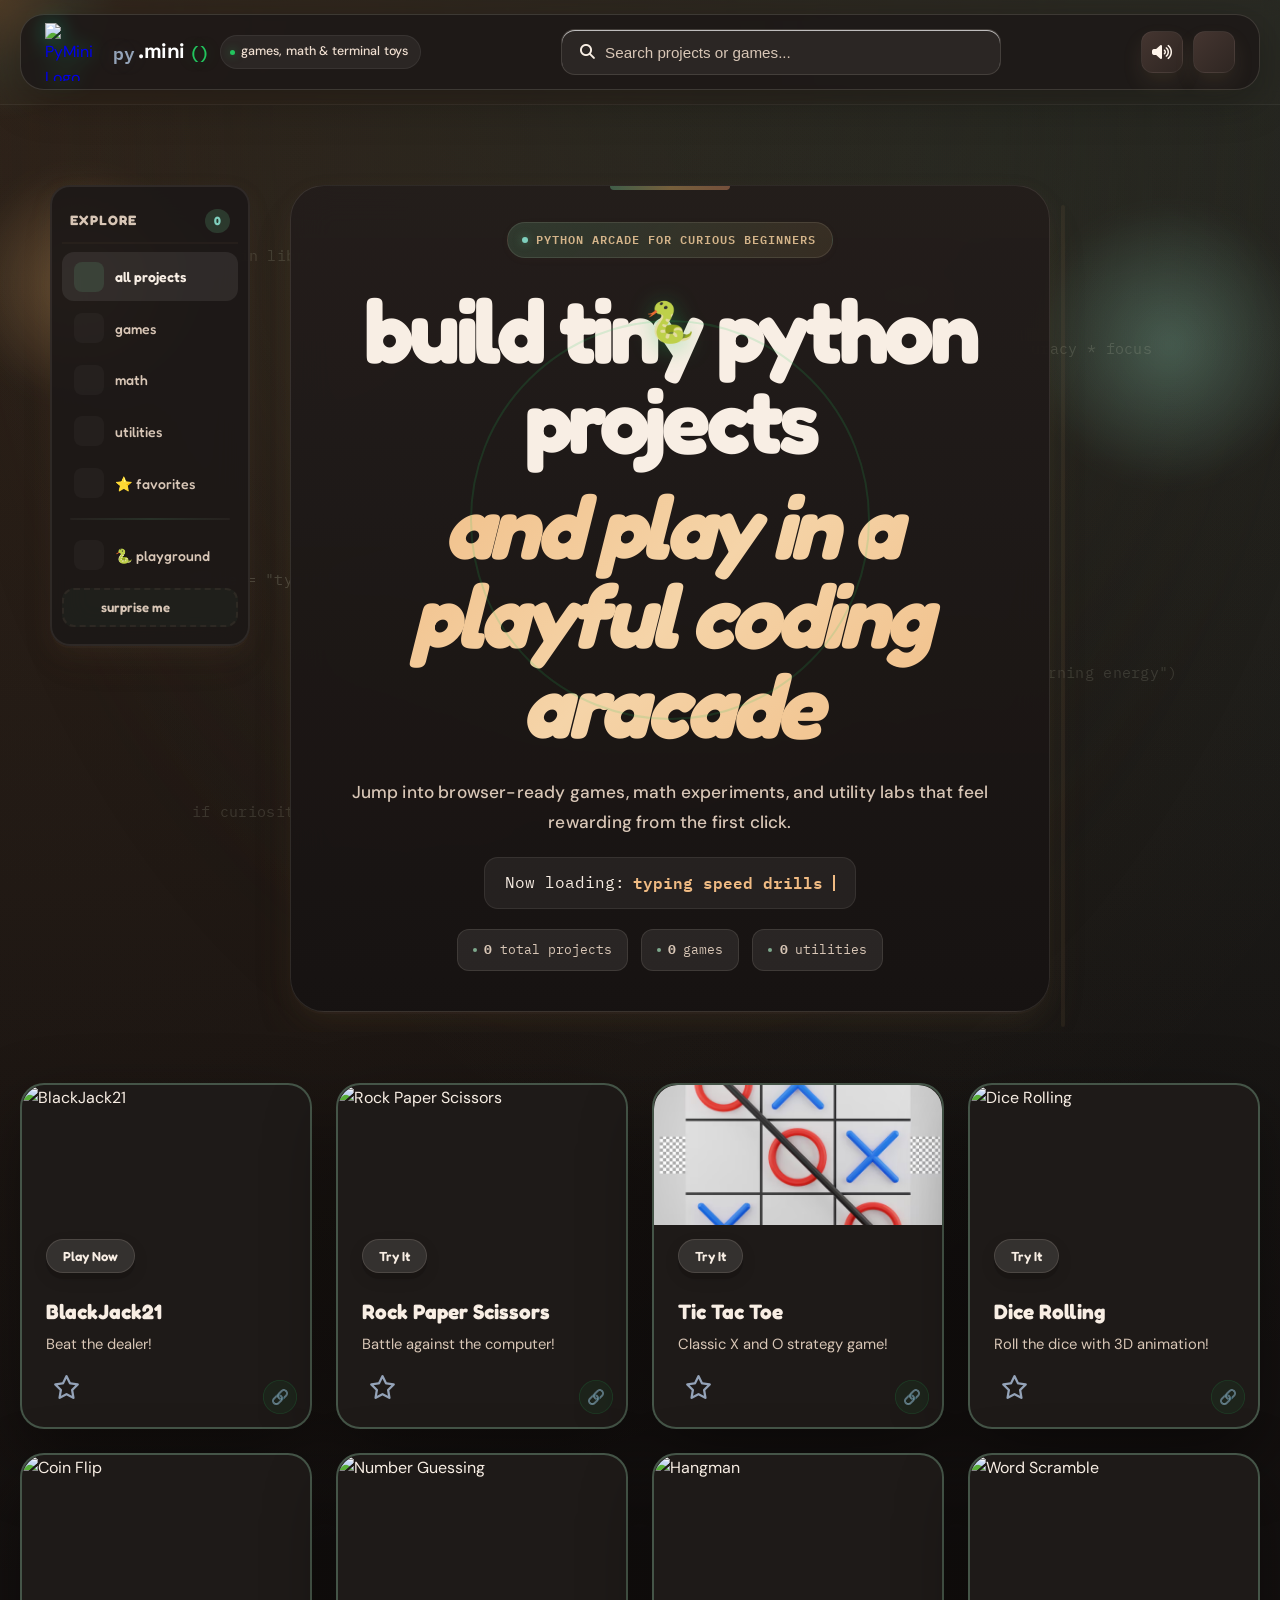
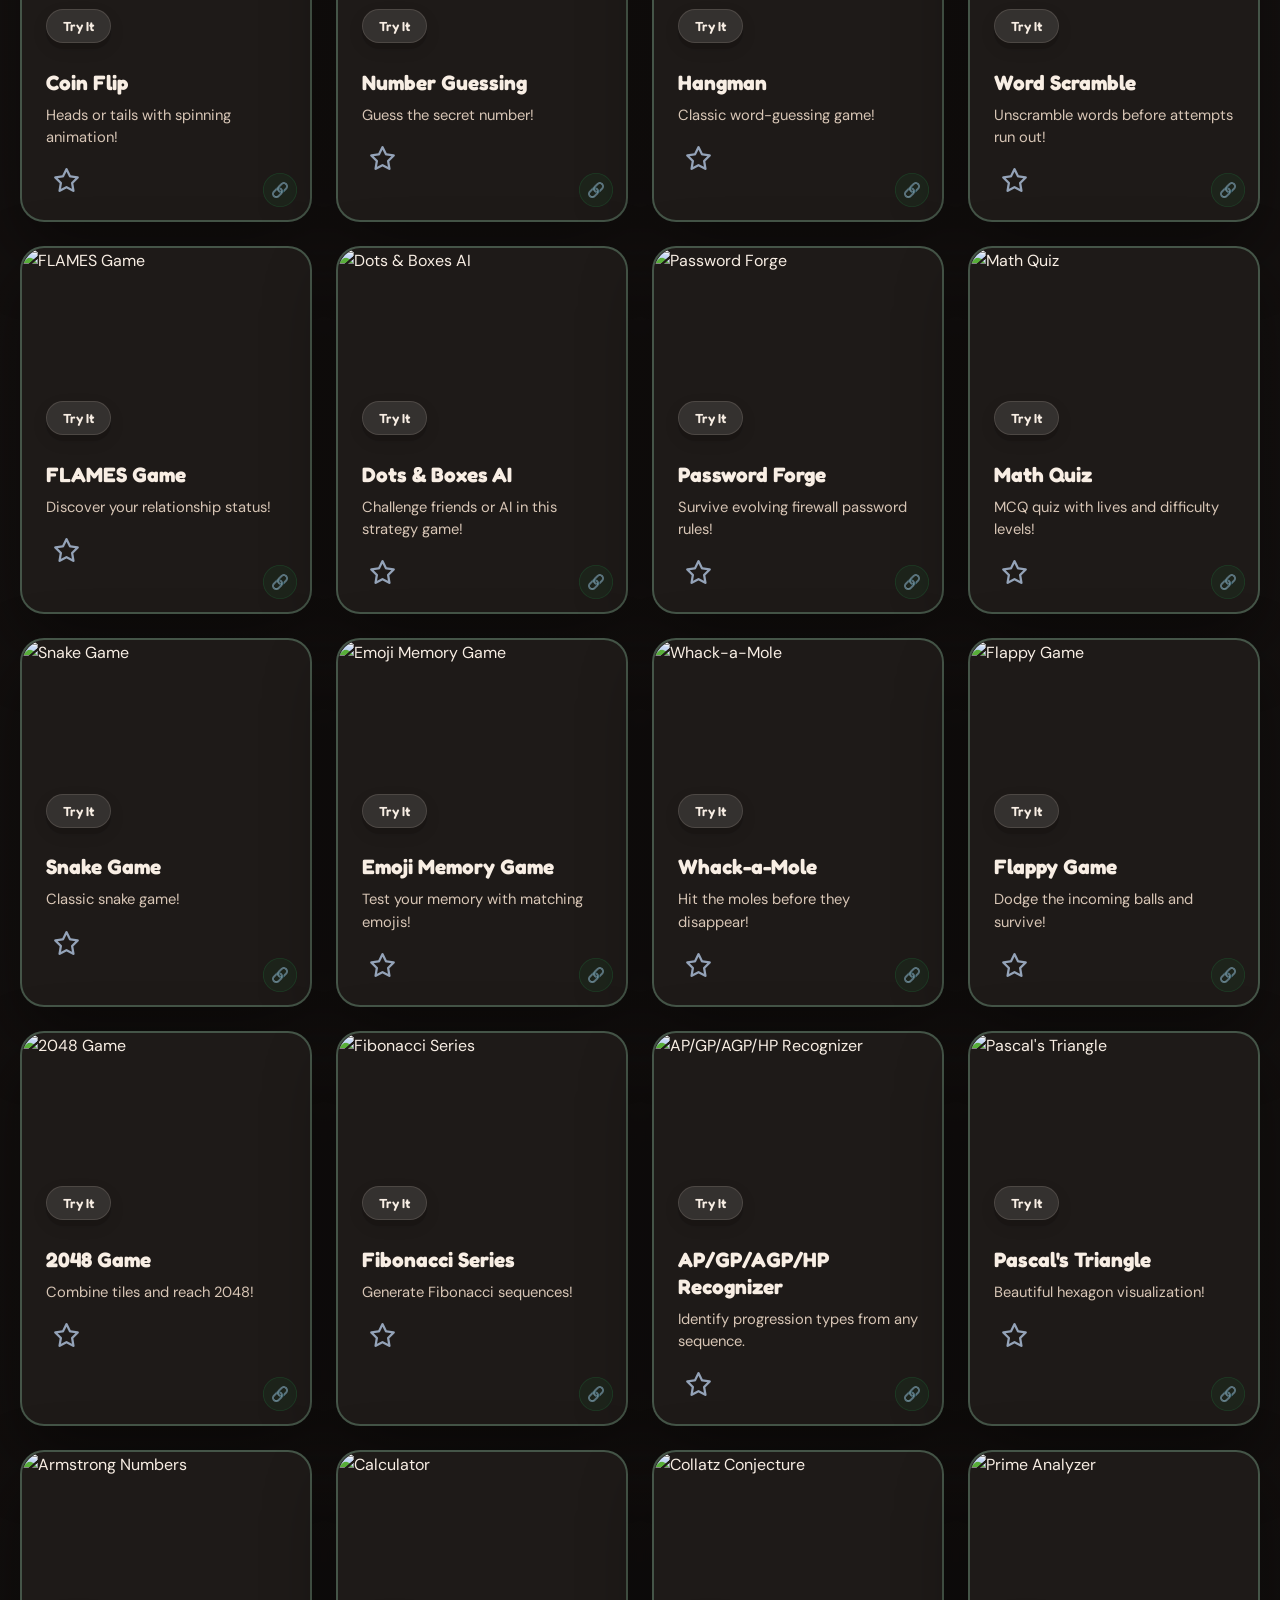
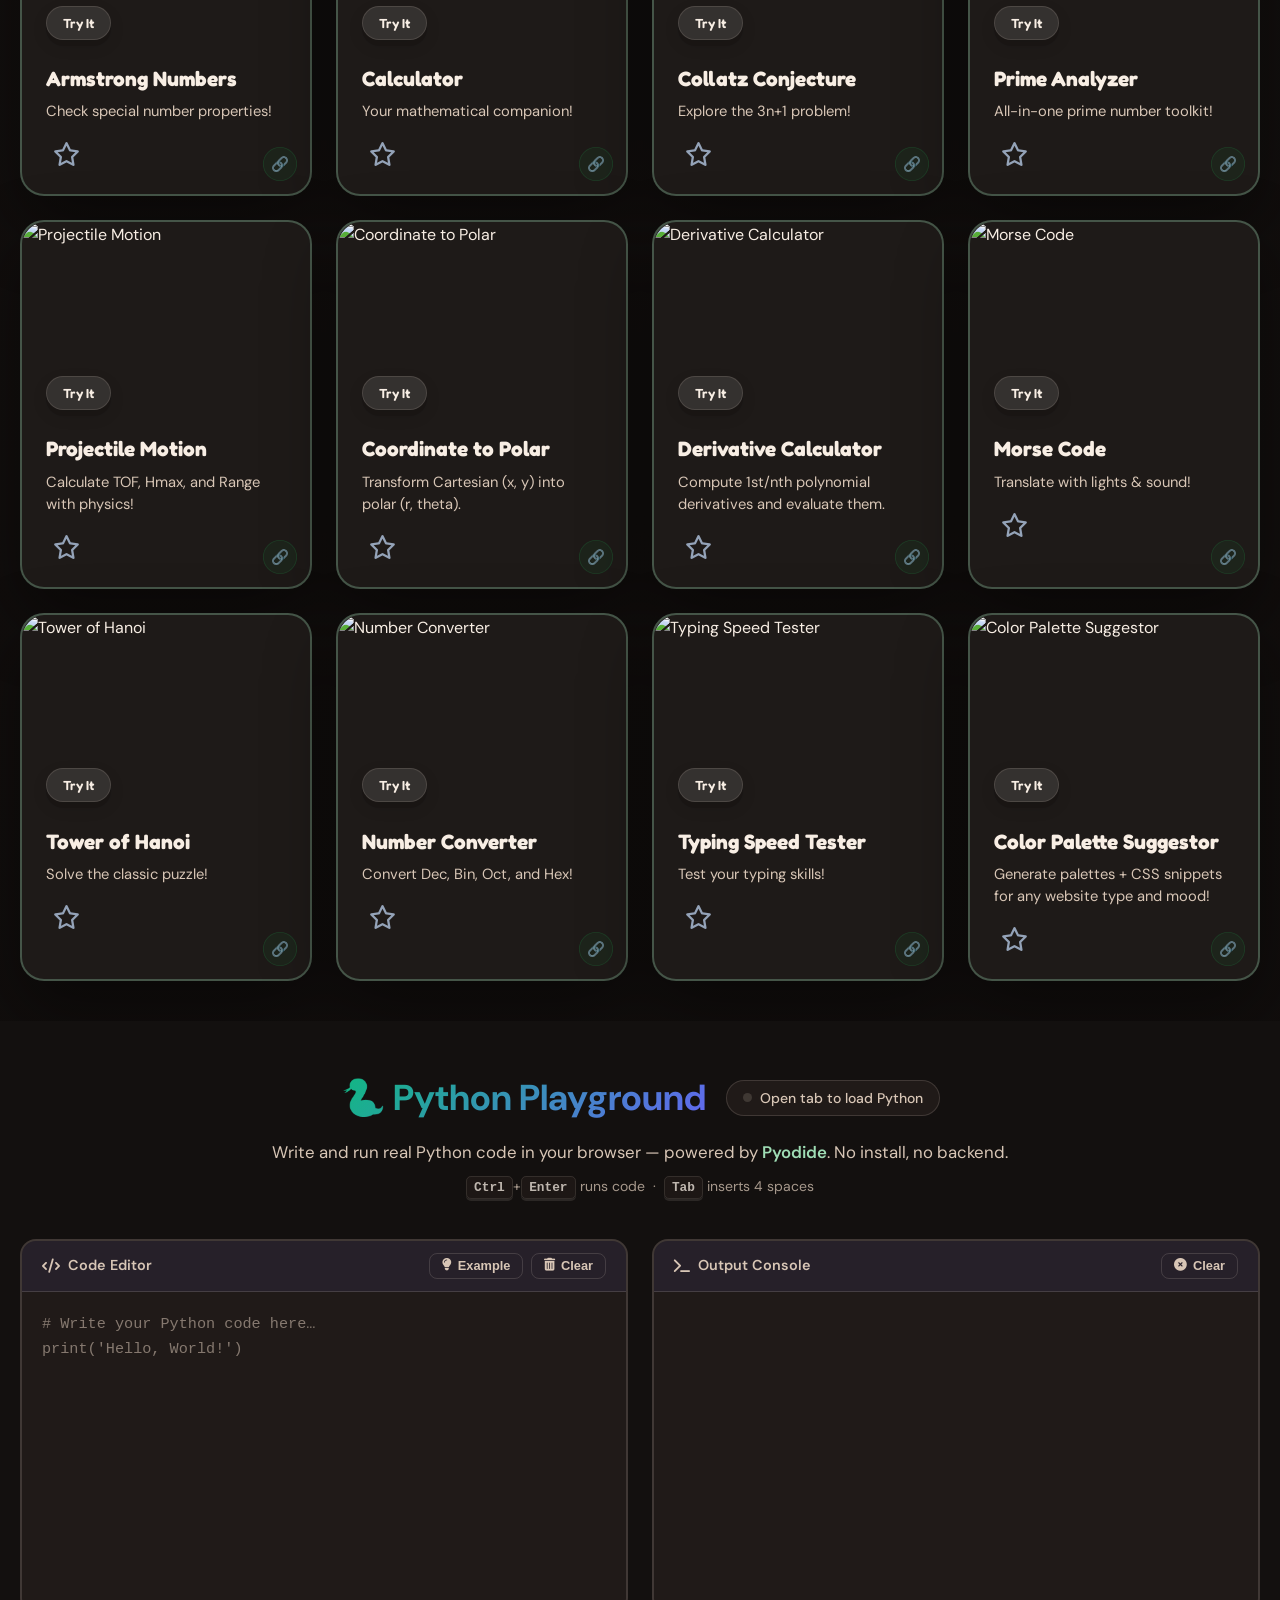
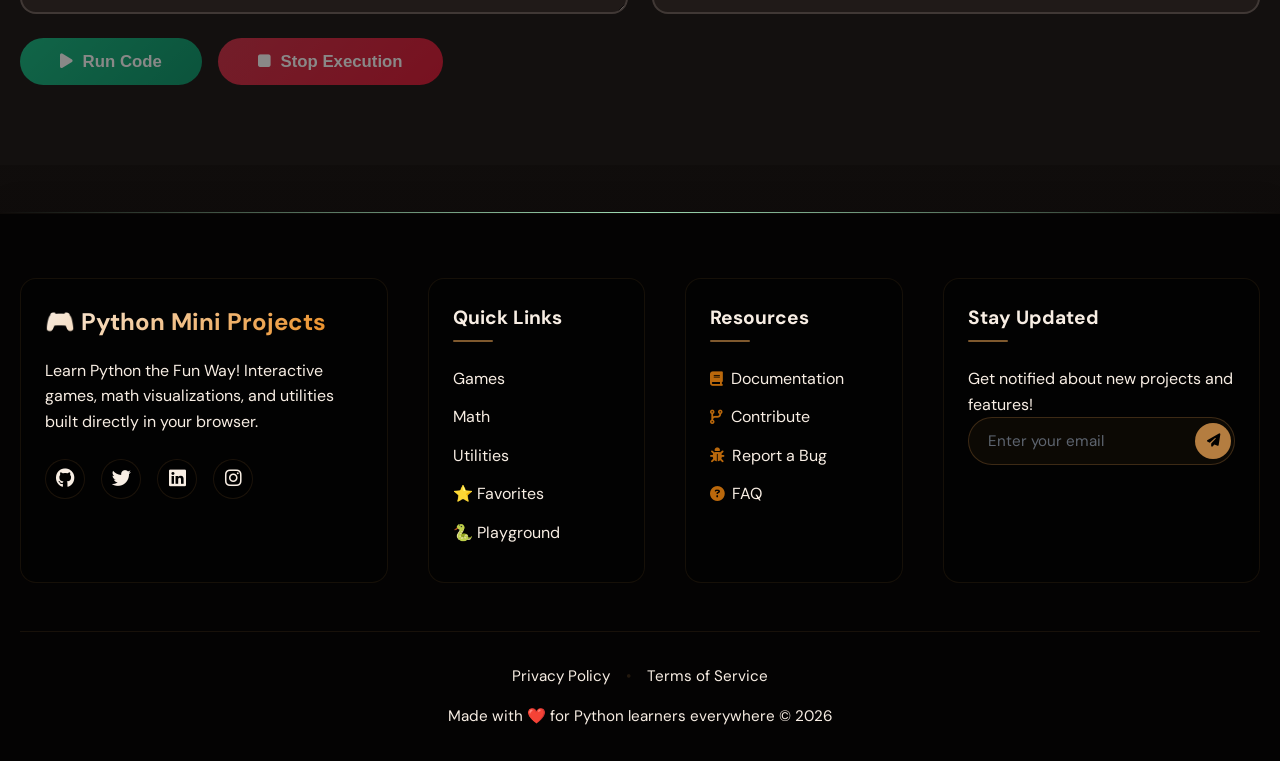
==== web-app/index.html @ d02f9371 "Implement advanced Tic Tac Toe game module" ====
<!DOCTYPE html>

<html lang="en">
<head>
<meta charset="utf-8"/>
<meta content="width=device-width, initial-scale=1.0" name="viewport"/>
<meta content="Play 18+ beginner-friendly Python mini projects in your browser—games, math tools, and utilities with a modern dark/light UI." name="description"/>
<meta content="dark light" name="color-scheme"/>
<meta content="#0f172a" id="themeColorMeta" name="theme-color"/>
<meta content="Python Mini Projects — Web Edition" property="og:title"/>
<meta content="Interactive games, math visualizations, and utilities—no install required." property="og:description"/>
<meta content="website" property="og:type"/>
<meta content="https://github.com/steam-bell-92/python-mini-project" property="og:url"/>
<meta content="summary" name="twitter:card"/>
<meta content="Python Mini Projects — Web Edition" name="twitter:title"/>
<meta content="Interactive games, math visualizations, and utilities in the browser." name="twitter:description"/>
<title>Python Mini Projects - Interactive Web Edition</title>
<link href="assets/favicon.svg" rel="icon" type="image/svg+xml"/>
<link href="https://fonts.googleapis.com" rel="preconnect"/>
<link crossorigin="" href="https://fonts.gstatic.com" rel="preconnect"/>
<link href="https://fonts.googleapis.com/css2?family=IBM+Plex+Mono:wght@400;600&amp;family=Space+Grotesk:wght@600;700&amp;display=swap" rel="stylesheet"/>
<link href="css/styles.css" rel="stylesheet"/>
<link href="https://cdnjs.cloudflare.com/ajax/libs/font-awesome/6.4.0/css/all.min.css" rel="stylesheet"/>
<!--
        ╔══════════════════════════════════════════════════════════════╗
        ║  PLAYGROUND STYLES                                           ║
        ║  Scoped entirely to .playground-* selectors.                 ║
        ║  Add these to css/styles.css if you prefer a single file.    ║
        ╚══════════════════════════════════════════════════════════════╝
    -->
<style>
        /* ── Section wrapper ───────────────────────────────────────── */
        .playground-section {
            padding: 3rem 0 5rem;
            animation: fadeIn 0.35s ease;
            position: relative;
            z-index: 2;
            background-color: var(--bg-color);
        }

        /* ── Header ─────────────────────────────────────────────────── */
        .playground-header {
            text-align: center;
            margin-bottom: 2.5rem;
        }

        .playground-title-row {
            display: flex;
            align-items: center;
            justify-content: center;
            gap: 1.25rem;
            flex-wrap: wrap;
            margin-bottom: 0.75rem;
        }

        .playground-title {
            font-size: 2.25rem;
            background: linear-gradient(135deg, #10b981, #6366f1);
            -webkit-background-clip: text;
            -webkit-text-fill-color: transparent;
            background-clip: text;
            margin: 0;
        }

        .playground-subtitle {
            color: var(--text-secondary);
            font-size: 1.05rem;
            margin-bottom: 0.6rem;
        }

        .playground-subtitle a {
            color: var(--primary-color);
            text-decoration: none;
            font-weight: 600;
        }

        .playground-subtitle a:hover {
            color: var(--secondary-color);
        }

        .playground-hint {
            font-size: 0.875rem;
            color: var(--text-secondary);
            opacity: 0.75;
        }

        .playground-hint kbd {
            background: var(--surface-color);
            border: 1px solid var(--border-color);
            border-radius: 5px;
            padding: 0.2rem 0.45rem;
            font-family: 'Courier New', monospace;
            font-size: 0.8rem;
            font-weight: 700;
            color: var(--text-color);
            box-shadow: 0 2px 0 var(--border-color);
        }

        /* ── Status badge ───────────────────────────────────────────── */
        .playground-status {
            display: inline-flex;
            align-items: center;
            gap: 0.5rem;
            background: var(--surface-color);
            border: 1px solid var(--border-color);
            border-radius: 50px;
            padding: 0.35rem 1rem;
            font-size: 0.875rem;
            font-weight: 500;
            color: var(--text-secondary);
            white-space: nowrap;
        }

        .status-dot {
            width: 9px;
            height: 9px;
            border-radius: 50%;
            background: var(--border-color);
            flex-shrink: 0;
            transition: background 0.3s ease;
        }

        .status-dot.idle {
            background: var(--text-secondary);
        }

        .status-dot.loading {
            background: var(--warning-color);
            animation: pgPulse 1s ease-in-out infinite;
        }

        .status-dot.ready {
            background: var(--success-color);
        }

        .status-dot.error {
            background: var(--danger-color);
        }

        @keyframes pgPulse {

            0%,
            100% {
                opacity: 1;
                transform: scale(1);
            }

            50% {
                opacity: 0.4;
                transform: scale(0.82);
            }
        }

        /* ── Two-column editor / console layout ─────────────────────── */
        .playground-body {
            display: grid;
            grid-template-columns: 1fr 1fr;
            gap: 1.5rem;
            margin-bottom: 1.5rem;
        }

        @media (max-width: 768px) {
            .playground-body {
                grid-template-columns: 1fr;
            }
        }

        /* ── Panel shared styles ────────────────────────────────────── */
        .editor-panel,
        .console-panel {
            display: flex;
            flex-direction: column;
            background: var(--surface-color);
            border: 2px solid var(--border-color);
            border-radius: 16px;
            overflow: hidden;
            transition: border-color 0.25s ease;
        }

        .editor-panel:focus-within {
            border-color: var(--primary-color);
        }

        /* ── Panel header ───────────────────────────────────────────── */
        .panel-header {
            display: flex;
            align-items: center;
            justify-content: space-between;
            padding: 0.75rem 1.25rem;
            background: rgba(99, 102, 241, 0.08);
            border-bottom: 1px solid var(--border-color);
            font-size: 0.9rem;
            font-weight: 600;
            color: var(--text-secondary);
            gap: 0.75rem;
            flex-wrap: wrap;
        }

        .panel-header span {
            display: flex;
            align-items: center;
            gap: 0.5rem;
        }

        /* ── Panel action buttons ───────────────────────────────────── */
        .editor-actions {
            display: flex;
            gap: 0.5rem;
        }

        .btn-panel-action {
            background: transparent;
            border: 1px solid var(--border-color);
            color: var(--text-secondary);
            padding: 0.3rem 0.75rem;
            border-radius: 8px;
            cursor: pointer;
            font-size: 0.8rem;
            font-weight: 600;
            transition: all 0.2s ease;
            display: inline-flex;
            align-items: center;
            gap: 0.35rem;
        }

        .btn-panel-action:hover {
            background: rgba(99, 102, 241, 0.12);
            border-color: var(--primary-color);
            color: var(--primary-color);
        }

        /* ── Code textarea ──────────────────────────────────────────── */
        #pythonEditor {
            flex: 1;
            min-height: 320px;
            background: transparent;
            border: none;
            outline: none;
            resize: vertical;
            color: var(--text-color);
            font-family: 'Cascadia Code', 'Fira Code', 'Consolas', 'Courier New', monospace;
            font-size: 0.95rem;
            line-height: 1.65;
            padding: 1.25rem;
            tab-size: 4;
        }

        #pythonEditor::placeholder {
            color: var(--text-secondary);
            opacity: 0.55;
        }

        /* ── Console output ─────────────────────────────────────────── */
        .console-output {
            flex: 1;
            min-height: 320px;
            padding: 1.25rem;
            margin: 0;
            font-family: 'Cascadia Code', 'Fira Code', 'Consolas', 'Courier New', monospace;
            font-size: 0.9rem;
            line-height: 1.65;
            overflow-y: auto;
            background: transparent;
            color: var(--text-color);
            white-space: pre-wrap;
            word-break: break-word;
        }

        .pg-placeholder {
            color: var(--text-secondary);
            opacity: 0.5;
            font-style: italic;
        }

        /* ── Run button + controls ──────────────────────────────────── */
        .playground-controls {
            display: flex;
            align-items: center;
            gap: 1rem;
            flex-wrap: wrap;
        }

        .btn-run {
            background: linear-gradient(135deg, #10b981, #059669);
            color: #fff;
            border: none;
            padding: 0.85rem 2.5rem;
            border-radius: 50px;
            cursor: pointer;
            font-size: 1.05rem;
            font-weight: 700;
            transition: all 0.25s ease;
            display: inline-flex;
            align-items: center;
            gap: 0.6rem;
            box-shadow: 0 4px 15px rgba(16, 185, 129, 0.35);
        }

        .btn-run:hover:not(:disabled) {
            transform: translateY(-2px);
            box-shadow: 0 8px 25px rgba(16, 185, 129, 0.5);
        }

        .btn-run:active:not(:disabled) {
            transform: translateY(0);
        }

        .btn-run:disabled {
            opacity: 0.5;
            cursor: not-allowed;
            transform: none;
            box-shadow: none;
        }

        .run-hint {
            font-size: 0.875rem;
            color: var(--text-secondary);
            opacity: 0.7;
        }

        .run-hint kbd {
            background: var(--surface-color);
            border: 1px solid var(--border-color);
            border-radius: 5px;
            padding: 0.15rem 0.4rem;
            font-family: 'Courier New', monospace;
            font-size: 0.8rem;
            font-weight: 700;
            color: var(--text-color);
        }

        .btn-stop {
            background: linear-gradient(135deg, #d22b44, #dc1331);
            color: #fff;
            border: none;
            padding: 0.85rem 2.5rem;
            border-radius: 50px;
            cursor: pointer;
            font-size: 1.05rem;
            font-weight: 700;
            transition: all 0.25s ease;
            display: inline-flex;
            align-items: center;
            gap: 0.6rem;

        }

        .btn-stop:hover:not(:disabled) {
            transform: translateY(-1px);
            box-shadow: 0 8px 25px #e74c3c;
        }

        .btn-stop:active {
            transform: translateY(0);
        }

        .btn-stop:disabled {
            opacity: 0.5;
            cursor: not-allowed;
            transform: none;
            box-shadow: none;
        }

        /* ==========================================================================
           REACTIVE FLOATING ISLAND NAVBAR DESIGN
           ========================================================================== */

        .navbar {
            width: 100%;
            background: #071227;
            border-bottom: 1px solid rgba(255, 255, 255, 0.06);
            position: sticky;
            top: 0;
            z-index: 1000;
            padding: 14px 0;
            background: transparent;
        }

        .nav-island {
            max-width: 1240px;
            margin: 0 auto;
            background: rgba(10, 19, 34, 0.8);
            backdrop-filter: blur(16px);
            -webkit-backdrop-filter: blur(16px);
            border: 1px solid rgba(255, 255, 255, 0.07);
            border-radius: 24px;
            padding: 0 24px;
            height: 76px;
            display: flex;
            align-items: center;
            justify-content: space-between;
            gap: 20px;
            box-shadow: 0 12px 40px rgba(0, 0, 0, 0.25);
            transition: all 0.3s cubic-bezier(0.4, 0, 0.2, 1);
        }

        /* Light Mode Token Architecture for the Floating Component */
        [data-theme="light"] .nav-island {
            background: rgba(255, 255, 255, 0.8);
            border-color: rgba(15, 23, 42, 0.08);
            box-shadow: 0 12px 40px rgba(15, 23, 42, 0.06);
        }

        /* Subtle squeeze effect when scrolling down */
        .navbar.scrolled .nav-island {
            max-width: 1140px;
            border-radius: 16px;
            height: 68px;
            background: rgba(6, 11, 19, 0.95);
        }
        [data-theme="light"] .navbar.scrolled .nav-island {
            background: rgba(248, 250, 252, 0.95);
        }

        /* =========================
        LOGO & BRANDING BLOCK
        ========================= */

        .logo-wrap {
            display: flex;
            align-items: center;
            text-decoration: none;
            gap: 10px;
            transition: transform 0.2s ease;
        }

        .logo-wrap:hover {
            transform: scale(1.02);
        }

        .navbar-logo {
            width: 50px;
            height: 50px;
            object-fit: contain;
            filter: drop-shadow(0 0 14px rgba(34, 197, 94, 0.3));
            transition: transform 0.3s ease, filter 0.3s ease;
        }

        .navbar-logo:hover {
            transform: scale(1.08) rotate(-4deg);
            filter: drop-shadow(0 0 20px rgba(34, 197, 94, 0.5));
        }

        .logo-text {
            display: flex;
            align-items: center;
            font-family: 'Space Grotesk', sans-serif;
            font-size: 1.6rem;
            font-weight: 700;
            letter-spacing: -0.5px;
        }

        .logo-py {
            color: #94a3b8;
            font-weight: 600;
            transition: color 0.3s ease;
            text-shadow: 0 0 20px rgba(148, 163, 184, 0.2);
        }
        .logo-mini {
            color: #ffffff;
            font-weight: 700;
            transition: color 0.3s ease;
        }
        .logo-parens {
            color: #22c55e;
            font-weight: 600;
            text-shadow: 0 0 16px rgba(34, 197, 94, 0.3);
        }

        [data-theme="light"] .logo-py { color: #64748b; text-shadow: none; }
        [data-theme="light"] .logo-mini { color: #0f172a; }
        [data-theme="light"] .logo-parens { text-shadow: 0 0 12px rgba(34, 197, 94, 0.2); }

        .logo-tagline {
            color: #94a3b8;
            font-size: 0.78rem;
            font-weight: 500;
            background: rgba(255,255,255,0.06);
            padding: 0.35rem 0.75rem 0.35rem 0.6rem;
            border-radius: 999px;
            border: 1px solid rgba(255,255,255,0.06);
            white-space: nowrap;
            display: inline-flex;
            align-items: center;
            gap: 0.35rem;
            letter-spacing: 0.01em;
        }
        .logo-tagline::before {
            content: '';
            width: 5px;
            height: 5px;
            border-radius: 50%;
            background: #22c55e;
            box-shadow: 0 0 8px rgba(34, 197, 94, 0.5);
            flex-shrink: 0;
        }
        [data-theme="light"] .logo-tagline {
            color: #64748b;
            background: rgba(0,0,0,0.03);
            border-color: rgba(0,0,0,0.04);
        }
        [data-theme="light"] .logo-tagline::before {
            background: #16a34a;
        }

        /* ==========================================================================
           MODERN INSET SEARCH BAR WITH CAPSULE GLOW INTERACTION
           ========================================================================== */

        .search-box {
            flex: 1;
            max-width: 440px;
            height: 46px;
            display: flex;
            align-items: center;
            gap: 10px;
            padding: 0 18px;
            border-radius: 14px; /* Matches modern geometric patterns over pill shape */
            border: 1px solid rgba(255, 255, 255, 0.08);
            background: rgba(15, 23, 42, 0.4);
            transition: all 0.25s cubic-bezier(0.4, 0, 0.2, 1);
        }

        .search-box i {
            color: #64748b;
            font-size: 0.95rem;
            transition: color 0.2s ease;
        }

        .search-box input {
            flex: 1;
            background: transparent;
            border: none;
            outline: none;
            color: #ffffff;
            font-size: 0.95rem;
        }
        [data-theme="light"] .search-box input { color: #0f172a; }

        .search-box input::placeholder { color: #475569; }

        /* Dynamic Neon Accent Glow on Input Focus */
        .search-box:focus-within {
            border-color: #22c55e;
            background: rgba(15, 23, 42, 0.8);
            box-shadow: 0 0 20px rgba(34, 197, 94, 0.15);
        }
        .search-box:focus-within i {
            color: #22c55e;
        }

        [data-theme="light"] .search-box {
            background: rgba(241, 245, 249, 0.9);
            border-color: rgba(15, 23, 42, 0.06);
        }
        [data-theme="light"] .search-box:focus-within {
            background: #ffffff;
            border-color: #16a34a;
            box-shadow: 0 0 20px rgba(22, 163, 74, 0.12);
        }

        /* =========================
        UTILITY ICON SYSTEM CONTROLS
        ========================= */

        .nav-controls {
            display: flex;
            align-items: center;
            gap: 10px;
        }

        .sound-toggle,
        .theme-toggle {
            width: 42px;
            height: 42px;
            border: 1px solid rgba(255, 255, 255, 0.05);
            border-radius: 12px;
            background: rgba(255, 255, 255, 0.03);
            color: #94a3b8;
            font-size: 1rem;
            cursor: pointer;
            display: flex;
            align-items: center;
            justify-content: center;
            transition: all 0.2s ease;
        }

        [data-theme="light"] .sound-toggle,
        [data-theme="light"] .theme-toggle {
            background: rgba(15, 23, 42, 0.03);
            color: #475569;
            border-color: rgba(15, 23, 42, 0.05);
        }

        .sound-toggle:hover,
        .theme-toggle:hover {
            background: rgba(34, 197, 94, 0.1);
            color: #22c55e;
            border-color: rgba(34, 197, 94, 0.25);
            transform: translateY(-2px);
        }

        [data-theme="light"] .sound-toggle:hover,
        [data-theme="light"] .theme-toggle:hover {
            background: rgba(22, 163, 74, 0.08);
            color: #16a34a;
            border-color: rgba(22, 163, 74, 0.2);
            transform: translateY(-2px);
        }

        /* Hamburger Drawer System Trigger */
        .mobile-menu-toggle {
            display: none;
            width: 42px;
            height: 42px;
            border: 1px solid rgba(255, 255, 255, 0.06);
            background: rgba(255, 255, 255, 0.02);
            color: #ffffff;
            font-size: 1rem;
            border-radius: 12px;
            cursor: pointer;
            align-items: center;
            justify-content: center;
            transition: all 0.2s ease;
            flex-shrink: 0;
        }
        [data-theme="light"] .mobile-menu-toggle {
            color: #0f172a;
            border-color: rgba(0,0,0,0.06);
            background: transparent;
        }
        [data-theme="dark"] .mobile-menu-toggle {
            color: #f8eee4;
            border-color: rgba(255, 239, 223, 0.12);
            background: rgba(255, 255, 255, 0.04);
        }

        .mobile-menu-toggle:hover {
            border-color: #22c55e;
            color: #22c55e;
        }

        /* ==========================================================================
           RESPONSIVE STRUCTURAL OVERRIDES (MOBILE DRAWER CONFIG)
           ========================================================================== */

        @media (max-width: 950px) {
            .logo-tagline { display: none; }
        }

        @media (max-width: 768px) {
            .navbar { padding: 10px 8px; }
            .nav-island {
                height: auto;
                padding: 0.8rem 1.15rem;
                border-radius: 20px;
                flex-wrap: wrap;
                gap: 0.6rem;
            }

            .navbar-brand {
                flex: 1 1 auto;
                min-width: 0;
            }

            .mobile-menu-toggle {
                display: flex;
            }

            .nav-controls {
                display: none;
                flex-direction: column;
                align-items: stretch;
                gap: 6px;
                flex: 1 1 100%;
                order: 20;
                padding-top: 0.5rem;
                border-top: 1px solid rgba(128, 104, 85, 0.1);
            }

            .nav-controls.mobile-active {
                display: flex;
            }

            .nav-controls .sound-toggle,
            .nav-controls .theme-toggle {
                width: 100%;
                border-radius: 12px;
                height: 42px;
            }

            .sound-toggle,
            .theme-toggle,
            .mobile-menu-toggle {
                width: 38px;
                height: 38px;
                border-radius: 12px;
            }

            .nav-controls .feature-badge.tab,
            .nav-controls .btn-random-project {
                display: none;
            }

            .search-box {
                order: 10;
                flex: 1 1 100%;
                max-width: 100%;
                height: 44px;
                border-radius: 14px;
            }

            .hero-features {
                display: flex;
                flex-direction: row;
                flex-wrap: nowrap;
                overflow-x: auto;
                -webkit-overflow-scrolling: touch;
                scrollbar-width: none;
                width: 100%;
                justify-content: flex-start;
                gap: 0.6rem;
                padding-bottom: 4px;
                margin-bottom: 0;
            }
            .hero-features::-webkit-scrollbar {
                display: none;
            }
            .hero-features .feature-badge {
                flex-shrink: 0;
                padding: 0.5rem 0.9rem;
                font-size: 0.85rem;
            }
        }

        /* ── Reduced-motion overrides for playground ────────────────── */
        @media (prefers-reduced-motion: reduce) {
            .playground-section, .status-dot.loading, .navbar, .nav-island, .search-box {
                animation: none !important;
                transition: none !important;
                transform: none !important;
            }
            .btn-run:hover:not(:disabled) { transform: none; }
        }

        .logo-icon {
            width: 42px;
            height: 42px;
            color: #a855f7;
            stroke-width: 2;
            transition: all 0.3s ease;
        }

        .logo {
            display: flex;
            align-items: center;
        }

        .logo h1 {
            display: flex;
            align-items: center;
            gap: 10px;
            margin: 0;
            line-height: 1;
        }

        .navbar-logo {
            width: 58px;
            height: 58px;
            object-fit: contain;
            top: 4px;

            position: relative;
            top: 0;

            vertical-align: middle;

            filter: drop-shadow(0 0 10px rgba(0, 255, 180, 0.4));
        }
        .navbar-logo:hover {
            transform: scale(1.06);
            filter: drop-shadow(0 0 12px rgba(0, 255, 180, 0.55));
        }

        .sidebar-header {
            display: flex;
            align-items: center;
            justify-content: space-between;
            padding: 0.25rem 0.5rem 0.6rem;
            border-bottom: 2px solid rgba(128, 104, 85, 0.08);
            margin-bottom: 0.35rem;
        }

        .sidebar-title {
            font-family: 'Fredoka', sans-serif;
            font-weight: 700;
            font-size: 0.85rem;
            text-transform: uppercase;
            letter-spacing: 0.08em;
            color: var(--text-secondary);
        }

        .sidebar-badge {
            font-family: 'Fredoka', sans-serif;
            font-size: 0.75rem;
            background: linear-gradient(135deg, rgba(106, 191, 141, 0.18), rgba(242, 194, 108, 0.12));
            color: #6a8f6a;
            padding: 0.15rem 0.55rem;
            border-radius: 999px;
            font-weight: 700;
        }

        [data-theme="dark"] .sidebar-badge {
            color: #7fcfbd;
            background: rgba(106, 191, 141, 0.2);
        }

        .sidebar-tab {
            display: flex;
            align-items: center;
            gap: 0.65rem;
            padding: 0.6rem 0.75rem;
            border: none;
            border-radius: 12px;
            background: transparent;
            color: var(--text-secondary);
            font-family: 'Fredoka', sans-serif;
            font-size: 0.88rem;
            font-weight: 500;
            cursor: pointer;
            transition: all 0.18s ease;
            text-align: left;
            width: 100%;
            position: relative;
            top: 0;
            box-shadow: none;
        }

        .sidebar-tab:hover {
            background: rgba(128, 104, 85, 0.06);
            color: var(--text-color);
            transform: translateX(4px);
        }

        .sidebar-tab:active {
            transform: translateX(0) scale(0.97);
        }

        .sidebar-tab.active {
            background: linear-gradient(135deg, rgba(255, 198, 132, 0.28), rgba(125, 220, 185, 0.25));
            color: var(--text-color);
            font-weight: 600;
            border-radius: 12px;
        }

        [data-theme="dark"] .sidebar-tab.active {
            background: rgba(255, 255, 255, 0.08);
            border-left-color: #7fcfbd;
            box-shadow: none;
        }

        [data-theme="dark"] .sidebar-tab:hover {
            background: rgba(255, 255, 255, 0.05);
        }

        .sidebar-icon {
            display: flex;
            align-items: center;
            justify-content: center;
            width: 30px;
            height: 30px;
            flex-shrink: 0;
            border-radius: 8px;
            background: rgba(128, 104, 85, 0.04);
            transition: background 0.18s ease;
        }

        .sidebar-tab.active .sidebar-icon {
            background: rgba(106, 191, 141, 0.12);
        }

        .sidebar-tab:hover .sidebar-icon {
            background: rgba(128, 104, 85, 0.06);
        }

        [data-theme="dark"] .sidebar-icon {
            background: rgba(255, 255, 255, 0.03);
        }

        [data-theme="dark"] .sidebar-tab.active .sidebar-icon {
            background: rgba(106, 191, 141, 0.15);
        }

        .sidebar-icon i,
        .sidebar-icon svg {
            width: 17px;
            height: 17px;
            stroke-width: 2.4;
        }

        .sidebar-label {
            flex: 1;
        }

        .sidebar-divider {
            height: 2px;
            background: linear-gradient(90deg, rgba(128, 104, 85, 0.06), rgba(106, 191, 141, 0.12), rgba(128, 104, 85, 0.06));
            margin: 0.5rem 0.5rem;
            border-radius: 1px;
        }

        [data-theme="dark"] .sidebar-divider {
            background: linear-gradient(90deg, rgba(255, 243, 224, 0.04), rgba(106, 191, 141, 0.15), rgba(255, 243, 224, 0.04));
        }

        .sidebar-random-btn {
            display: flex;
            align-items: center;
            gap: 0.55rem;
            padding: 0.6rem 0.75rem;
            margin-top: 0.35rem;
            border: 2px dashed rgba(128, 104, 85, 0.15);
            border-radius: 12px;
            background: rgba(106, 191, 141, 0.04);
            color: var(--text-secondary);
            font-family: 'Fredoka', sans-serif;
            font-size: 0.82rem;
            font-weight: 600;
            cursor: pointer;
            transition: all 0.2s ease;
            position: relative;
            top: 0;
        }

        .sidebar-random-btn:hover {
            border-style: solid;
            border-color: #6abf8d;
            color: #4a8a5e;
            background: linear-gradient(135deg, rgba(106, 191, 141, 0.1), rgba(242, 194, 108, 0.06));
            transform: translateY(-2px);
            box-shadow: 0 4px 12px rgba(106, 191, 141, 0.15);
        }

        .sidebar-random-btn:active {
            transform: translateY(1px) scale(0.97);
            box-shadow: none;
        }

        [data-theme="dark"] .sidebar-random-btn:hover {
            border-color: #7fcfbd;
            color: #7fcfbd;
            background: rgba(106, 191, 141, 0.12);
        }

        .sidebar-random-btn i,
        .sidebar-random-btn svg {
            width: 16px;
            height: 16px;
        }

        .btn-favorite {
            background: transparent; border: none;
            color: #94a3b8; width: 40px; height: 40px; border-radius: 50%; cursor: pointer;
            display: flex; align-items: center; justify-content: center; transition: all 0.2s ease;
            z-index: 10; font-size: 1.5rem; outline: none;
        }
        .btn-favorite:hover { transform: scale(1.15); color: #ffffff; filter: drop-shadow(0 0 4px rgba(255, 255, 255, 0.4)); }
        .btn-favorite.active { color: #22c55e; filter: drop-shadow(0 0 8px #22c55e) drop-shadow(0 0 16px #22c55e); }

        [data-theme="light"] .btn-favorite:hover { color: #0f172a; filter: drop-shadow(0 0 4px rgba(0, 0, 0, 0.3)); }
        [data-theme="light"] .btn-favorite.active { color: #16a34a; filter: drop-shadow(0 0 8px #16a34a) drop-shadow(0 0 15px #16a34a); }
    </style>
</head>
<body>
<!-- <script src="js/hero-canvas.js"></script> -->
<a class="skip-link" href="#main-content">
        🚀 Skip to main content
    </a>
<div aria-hidden="true" class="cursor-glow" id="cursorGlow"></div>
<!-- Navigation -->
<nav aria-label="Primary" class="navbar" id="mainNavbar">
<div class="nav-island">
<!-- LEFT -->
<div class="navbar-brand">
<a class="logo-wrap" href="#">
<!-- LOGO IMAGE -->
<img alt="PyMini Logo" class="navbar-logo" src="assets/logo.png"/>
<!-- TEXT -->
<div class="logo-text">
    <span class="logo-py">py</span>
    <span class="logo-mini">.mini</span>
    <span class="logo-parens">()</span>
</div>
<!-- SMALL TAGLINE -->
<span class="logo-tagline">
    games, math &amp; terminal toys
</span>
</a>
</div>
<!-- CENTER SEARCH -->
<div class="search-box">
<i class="fas fa-search"></i>
<input aria-label="Search projects" id="searchInput" placeholder="Search projects or games..." type="text"/>
</div>
<!-- HAMBURGER TOGGLE (mobile) -->
<button type="button" class="mobile-menu-toggle" id="mobileMenuToggle" aria-label="Toggle navigation menu" aria-expanded="false">
<i class="fas fa-bars"></i>
</button>
<!-- RIGHT -->
<div class="nav-controls" id="navControls">
    <button aria-label="Mute sounds" class="sound-toggle" id="soundToggle" type="button">
        <i class="fas fa-volume-up"></i>
    </button>
    <button aria-label="Switch theme" class="theme-toggle" id="themeToggle" type="button">
        <i class="fas fa-moon"></i>
    </button>
</div>
</div>
</nav>
<!-- ── Sticky Category Filter Bar ─────────────────────────────── -->
<!-- Appears below navbar when user scrolls past the hero section  -->
<main id="main-content" tabindex="-1">
    <section class="hero-section" aria-label="Welcome">
        <canvas aria-hidden="true" id="boardCanvas"></canvas>
        <div class="hero-background"></div>
        <div aria-hidden="true" class="hero-orb hero-orb-one"></div>
        <div aria-hidden="true" class="hero-orb hero-orb-two"></div>
        <div aria-hidden="true" class="hero-code-snippets">
            <div class="code-snippet snippet-one">for project in library: launch(project)</div>
            <div class="code-snippet snippet-two">score = accuracy * focus</div>
            <div class="code-snippet snippet-three">challenge = "typing-speed-tester"</div>
            <div class="code-snippet snippet-four">print("tiny arcade, huge learning energy")</div>
            <div class="code-snippet snippet-five">if curiosity &gt; 0: launch_random()</div>
            <div class="code-snippet snippet-six">favorite_projects.append("math-quiz")</div>
        </div>
        <div class="container">
            <div class="hero-shell">
                <aside class="filter-sidebar" role="tablist" aria-label="Filter by category">
                    <div class="sidebar-header">
                        <span class="sidebar-title">explore</span>
                        <span class="sidebar-badge" id="sidebarProjectCount">0</span>
                    </div>
                    <button aria-selected="true" class="sidebar-tab active" data-category="all" role="tab" tabindex="0">
                        <span class="sidebar-icon"><i data-lucide="layers"></i></span>
                        <span class="sidebar-label">all projects</span>
                    </button>
                    <button aria-selected="false" class="sidebar-tab" data-category="games" role="tab" tabindex="-1">
                        <span class="sidebar-icon"><i data-lucide="gamepad-2"></i></span>
                        <span class="sidebar-label">games</span>
                    </button>
                    <button aria-selected="false" class="sidebar-tab" data-category="math" role="tab" tabindex="-1">
                        <span class="sidebar-icon"><i data-lucide="sigma"></i></span>
                        <span class="sidebar-label">math</span>
                    </button>
                    <button aria-selected="false" class="sidebar-tab" data-category="utilities" role="tab" tabindex="-1">
                        <span class="sidebar-icon"><i data-lucide="wrench"></i></span>
                        <span class="sidebar-label">utilities</span>
                    </button>
                    <button aria-selected="false" class="sidebar-tab" data-category="favorites" role="tab" tabindex="-1">
                        <span class="sidebar-icon"><i data-lucide="star"></i></span>
                        <span class="sidebar-label">⭐ favorites</span>
                    </button>
                    <div class="sidebar-divider"></div>
                    <button aria-selected="false" class="sidebar-tab playground-tab" data-category="playground" id="playgroundTab" role="tab" tabindex="-1">
                        <span class="sidebar-icon"><i data-lucide="terminal"></i></span>
                        <span class="sidebar-label">🐍 playground</span>
                    </button>
                    <button class="sidebar-random-btn" id="randomProjectBtnSidebar" title="Discover a random project!" type="button">
                        <i data-lucide="shuffle"></i> surprise me
                    </button>
                </aside>
                <div class="hero-content">
                <div class="hero-kicker">Python arcade for curious beginners</div>
                <div class="hero-title-wrapper">
                    <h1 class="hero-title">
                        <span class="hero-title-line">build tiny python projects</span>
                        <span class="hero-title-line hero-title-accent">and play in a playful coding aracade</span>
                    </h1>
                    <div aria-hidden="true" class="python-orbit">
                        <div class="python-orbiter">
                            <span class="python-logo">🐍</span>
                        </div>
                    </div>
                </div>
                <p class="hero-subtitle">Jump into browser-ready games, math experiments, and utility labs that feel rewarding from the first click.</p>

                <div aria-live="polite" class="hero-typing">
                    <span class="typing-label">Now loading:</span>
                    <span class="typing-text" id="heroTypewriter">typing speed drills</span>
                </div>
                <div class="hero-meta">
                    <span><strong id="heroProjectCount">0</strong> total projects</span>
                    <span><strong id="heroGameCount">0</strong> games</span>
                    <span><strong id="heroUtilityCount">0</strong> utilities</span>
                </div>

            </div>

            <!-- ── Hero Timeline (right side) ──────────────────── -->
            <div class="hero-timeline" id="heroTimeline">
                <div class="timeline-spine"></div>
                <div class="timeline-node" data-reveal>
                    <div class="timeline-dot"></div>
                    <div class="timeline-card">
                        <span class="timeline-step">01</span>
                        <h3 class="timeline-title">welcome</h3>
                        <p class="timeline-desc">jump into a tiny python arcade built for curious beginners</p>
                    </div>
                </div>
                <div class="timeline-node" data-reveal>
                    <div class="timeline-dot"></div>
                    <div class="timeline-card">
                        <span class="timeline-step">02</span>
                        <h3 class="timeline-title">explore</h3>
                        <p class="timeline-desc">browse games, math puzzles &amp; utilities — each one ready in your browser</p>
                    </div>
                </div>
                <div class="timeline-node" data-reveal>
                    <div class="timeline-dot"></div>
                    <div class="timeline-card">
                        <span class="timeline-step">03</span>
                        <h3 class="timeline-title">play</h3>
                        <p class="timeline-desc">launch any project instantly, experiment with code, and share your wins</p>
                    </div>
                </div>
                <div class="timeline-node" data-reveal>
                    <div class="timeline-dot"></div>
                    <div class="timeline-card">
                        <span class="timeline-step">04</span>
                        <h3 class="timeline-title">learn</h3>
                        <p class="timeline-desc">pick up python concepts as you play — loops, logic, data &amp; more</p>
                    </div>
                </div>
                <div class="timeline-node" data-reveal>
                    <div class="timeline-dot"></div>
                    <div class="timeline-card">
                        <span class="timeline-step">05</span>
                        <h3 class="timeline-title">build</h3>
                        <p class="timeline-desc">create your own mini projects and share them with the community</p>
                    </div>
                </div>
                <div class="timeline-node" data-reveal>
                    <div class="timeline-dot"></div>
                    <div class="timeline-card">
                        <span class="timeline-step">06</span>
                        <h3 class="timeline-title">share</h3>
                        <p class="timeline-desc">show off your work, get feedback, and keep growing as a dev</p>
                    </div>
                </div>
                <div class="timeline-node" data-reveal>
                    <div class="timeline-dot"></div>
                    <div class="timeline-card">
                        <span class="timeline-step">07</span>
                        <h3 class="timeline-title">grow</h3>
                        <p class="timeline-desc">keep building, keep learning — the arcade never stops evolving</p>
                    </div>
                </div>
                <div class="timeline-node" data-reveal>
                    <div class="timeline-dot"></div>
                    <div class="timeline-card">
                        <span class="timeline-step">08</span>
                        <h3 class="timeline-title">thrive</h3>
                        <p class="timeline-desc">become part of the community, contribute, and inspire others</p>
                    </div>
                </div>
            </div>
        </div>
    </div>
</section>


    
<section class="projects-section" id="projectsSection">
    <div class="container">
        <div class="projects-grid">
            <div class="project-card" data-category="games" data-project="blackjack(21)"><img class="card-banner" src="assets/banners/blackjack21.jpg" alt="BlackJack21" loading="lazy"><div class="card-actions"><button class="btn-play">Play Now</button></div>

<h3>BlackJack21</h3>
<p>Beat the dealer!</p>

 </div><div class="project-card" data-category="games" data-project="rock-paper-scissor" data-tags="game,random,choice,strategy,decision"><img class="card-banner" src="assets/banners/rock-paper-scissor.jpg" alt="Rock Paper Scissors" loading="lazy"><div class="card-actions"><button class="btn-play">Try It</button></div>

<h3>Rock Paper Scissors</h3>
<p>Battle against the computer!</p>


</div>

<div class="project-card" data-category="games" data-project="tic-tac-toe" data-tags="game,strategy,x,o,board,ai">
    <img class="card-banner" src="assets/banners/tic-tac-toe.jpg" alt="Tic Tac Toe" loading="lazy">

    <div class="card-actions">
        <button class="btn-play">Try It</button>
    </div>

    <h3>Tic Tac Toe</h3>
    <p>Classic X and O strategy game!</p>
</div>

<div class="project-card" data-category="games" data-project="dice-rolling" data-tags="game,random,animation,probability"><img class="card-banner" src="assets/banners/dice-rolling.jpg" alt="Dice Rolling" loading="lazy"><div class="card-actions"><button class="btn-play">Try It</button></div>

<h3>Dice Rolling</h3>
<p>Roll the dice with 3D animation!</p>

</div><div class="project-card" data-category="games" data-project="coin-flip" data-tags="game,random,animation,probability,heads,tails"><img class="card-banner" src="assets/banners/coin-flip.jpg" alt="Coin Flip" loading="lazy"><div class="card-actions"><button class="btn-play">Try It</button></div>

<h3>Coin Flip</h3>
<p>Heads or tails with spinning animation!</p>

</div><div class="project-card" data-category="games" data-project="number-guessing" data-tags="game,logic,loops,conditional"><img class="card-banner" src="assets/banners/number-guessing.jpg" alt="Number Guessing" loading="lazy"><div class="card-actions"><button class="btn-play">Try It</button></div>

<h3>Number Guessing</h3>
<p>Guess the secret number!</p>

</div><div class="project-card" data-category="games" data-project="hangman" data-tags="game,word,letters,logic,string"><img class="card-banner" src="assets/banners/hangman.jpg" alt="Hangman" loading="lazy"><div class="card-actions"><button class="btn-play">Try It</button></div>

<h3>Hangman</h3>
<p>Classic word-guessing game!</p>

</div><div class="project-card" data-category="games" data-project="word-scramble"><img class="card-banner" src="assets/banners/word-scramble.jpg" alt="Word Scramble" loading="lazy"><div class="card-actions"><button class="btn-play">Try It</button></div>

<h3>Word Scramble</h3>
<p>Unscramble words before attempts run out!</p>

</div><div class="project-card" data-category="games" data-project="flames"><img class="card-banner" src="assets/banners/flames.jpg" alt="FLAMES Game" loading="lazy"><div class="card-actions"><button class="btn-play">Try It</button></div>

<h3>FLAMES Game</h3>
<p>Discover your relationship status!</p>

</div><div class="project-card" data-category="games" data-project="dots-boxes"><img class="card-banner" src="assets/banners/dots-boxes.jpg" alt="Dots &amp; Boxes AI" loading="lazy"><div class="card-actions"><button class="btn-play">Try It</button></div>

<h3>Dots &amp; Boxes AI</h3>
<p>Challenge friends or AI in this strategy game!</p>

</div><div class="project-card" data-category="games" data-project="password-forge"><img class="card-banner" src="assets/banners/password-forge.jpg" alt="Password Forge" loading="lazy"><div class="card-actions"><button class="btn-play">Try It</button></div>

<h3>Password Forge</h3>
<p>Survive evolving firewall password rules!</p>

</div><div class="project-card" data-category="games" data-project="math-quiz" data-tags="game,math,quiz,mcq,lives,difficulty"><img class="card-banner" src="assets/banners/math-quiz.jpg" alt="Math Quiz" loading="lazy"><div class="card-actions"><button class="btn-play">Try It</button></div>

<h3>Math Quiz</h3>
<p>MCQ quiz with lives and difficulty levels!</p>

</div><div class="project-card" data-category="games" data-project="snake-game"><img class="card-banner" src="assets/banners/snake-game.jpg" alt="Snake Game" loading="lazy"><div class="card-actions"><button class="btn-play">Try It</button></div>

<h3>Snake Game</h3>
<p>Classic snake game!</p>

</div><div class="project-card" data-category="games" data-project="emoji-memory"><img class="card-banner" src="assets/banners/emoji-memory.jpg" alt="Emoji Memory Game" loading="lazy"><div class="card-actions"><button class="btn-play">Try It</button></div>

<h3>Emoji Memory Game</h3>
<p>Test your memory with matching emojis!</p>

</div><div class="project-card" data-category="games" data-project="whack-a-mole"><img class="card-banner" src="assets/banners/whack-a-mole.jpg" alt="Whack-a-Mole" loading="lazy"><div class="card-actions"><button class="btn-play">Try It</button></div>

<h3>Whack-a-Mole</h3>
<p>Hit the moles before they disappear!</p>

</div><div class="project-card" data-category="games" data-project="flappy-game"><img class="card-banner" src="assets/banners/flappy-game.jpg" alt="Flappy Game" loading="lazy"><div class="card-actions"><button class="btn-play">Try It</button></div>

<h3>Flappy Game</h3>
<p>Dodge the incoming balls and survive!</p>

</div><div class="project-card" data-category="games" data-project="2048-game" data-tags="game,puzzle,2048,logic,tiles"><img class="card-banner" src="assets/banners/2048-game.jpg" alt="2048 Game" loading="lazy"><div class="card-actions"><button class="btn-play">Try It</button></div>

<h3>2048 Game</h3>
<p>Combine tiles and reach 2048!</p>

</div><div class="project-card" data-category="math" data-project="fibonacci" data-tags="math,sequence,series,loops,recursion"><img class="card-banner" src="assets/banners/fibonacci.jpg" alt="Fibonacci Series" loading="lazy"><div class="card-actions"><button class="btn-play">Try It</button></div>

<h3>Fibonacci Series</h3>
<p>Generate Fibonacci sequences!</p>

</div><div class="project-card" data-category="math" data-project="progression-recognizer" data-tags="math,sequence,progression,arithmetic,geometric"><img class="card-banner" src="assets/banners/progression-recognizer.jpg" alt="AP/GP/AGP/HP Recognizer" loading="lazy"><div class="card-actions"><button class="btn-play">Try It</button></div>

<h3>AP/GP/AGP/HP Recognizer</h3>
<p>Identify progression types from any sequence.</p>

</div><div class="project-card" data-category="math" data-project="pascal-triangle" data-tags="math,triangle,visualization,recursion"><img class="card-banner" src="assets/banners/pascal-triangle.jpg" alt="Pascal's Triangle" loading="lazy"><div class="card-actions"><button class="btn-play">Try It</button></div>

<h3>Pascal's Triangle</h3>
<p>Beautiful hexagon visualization!</p>

</div><div class="project-card" data-category="math" data-project="armstrong" data-tags="math,number,digits,power"><img class="card-banner" src="assets/banners/armstrong.jpg" alt="Armstrong Numbers" loading="lazy"><div class="card-actions"><button class="btn-play">Try It</button></div>

<h3>Armstrong Numbers</h3>
<p>Check special number properties!</p>

</div><div class="project-card" data-category="math" data-project="calculator" data-tags="math,calculator,arithmetic,operations"><img class="card-banner" src="assets/banners/calculator.jpg" alt="Calculator" loading="lazy"><div class="card-actions"><button class="btn-play">Try It</button></div>

<h3>Calculator</h3>
<p>Your mathematical companion!</p>

</div><div class="project-card" data-category="math" data-project="collatz" data-tags="math,conjecture,algorithm,sequence"><img class="card-banner" src="assets/banners/collatz.jpg" alt="Collatz Conjecture" loading="lazy"><div class="card-actions"><button class="btn-play">Try It</button></div>

<h3>Collatz Conjecture</h3>
<p>Explore the 3n+1 problem!</p>

</div><div class="project-card" data-category="math" data-project="prime-analyzer" data-tags="math,prime,factors,algorithm"><img class="card-banner" src="assets/banners/prime-analyzer.jpg" alt="Prime Analyzer" loading="lazy"><div class="card-actions"><button class="btn-play">Try It</button></div>

<h3>Prime Analyzer</h3>
<p>All-in-one prime number toolkit!</p>

</div><div class="project-card" data-category="math" data-project="projectile-motion" data-tags="math,physics,motion,calculation"><img class="card-banner" src="assets/banners/projectile-motion.jpg" alt="Projectile Motion" loading="lazy"><div class="card-actions"><button class="btn-play">Try It</button></div>

<h3>Projectile Motion</h3>
<p>Calculate TOF, Hmax, and Range with physics!</p>

</div><div class="project-card" data-category="math" data-project="coordinate-polar-transform" data-tags="math,coordinate,transformation,geometry"><img class="card-banner" src="assets/banners/coordinate-polar-transform.jpg" alt="Coordinate to Polar" loading="lazy"><div class="card-actions"><button class="btn-play">Try It</button></div>

<h3>Coordinate to Polar</h3>
<p>Transform Cartesian (x, y) into polar (r, theta).</p>

</div><div class="project-card" data-category="math" data-project="derivative-calculator" data-tags="math,calculus,derivative,polynomial"><img class="card-banner" src="assets/banners/derivative-calculator.jpg" alt="Derivative Calculator" loading="lazy"><div class="card-actions"><button class="btn-play">Try It</button></div>

<h3>Derivative Calculator</h3>
<p>Compute 1st/nth polynomial derivatives and evaluate them.</p>

</div><div class="project-card" data-category="utilities" data-project="morse-code" data-tags="utility,morse,translation,communication"><img class="card-banner" src="assets/banners/morse-code.jpg" alt="Morse Code" loading="lazy"><div class="card-actions"><button class="btn-play">Try It</button></div>

<h3>Morse Code</h3>
<p>Translate with lights &amp; sound!</p>

</div><div class="project-card" data-category="utilities" data-project="tower-of-hanoi" data-tags="utility,puzzle,recursion,algorithm"><img class="card-banner" src="assets/banners/tower-of-hanoi.jpg" alt="Tower of Hanoi" loading="lazy"><div class="card-actions"><button class="btn-play">Try It</button></div>

<h3>Tower of Hanoi</h3>
<p>Solve the classic puzzle!</p>

</div><div class="project-card" data-category="utilities" data-project="number-converter"><img class="card-banner" src="assets/banners/number-converter.jpg" alt="Number Converter" loading="lazy"><div class="card-actions"><button class="btn-play">Try It</button></div>

<h3>Number Converter</h3>
<p>Convert Dec, Bin, Oct, and Hex!</p>

</div><div class="project-card" data-category="utilities" data-project="typing-speed-tester"><img class="card-banner" src="assets/banners/typing-speed-tester.jpg" alt="Typing Speed Tester" loading="lazy"><div class="card-actions"><button class="btn-play">Try It</button></div>

<h3>Typing Speed Tester</h3>
<p>Test your typing skills!</p>

</div><div class="project-card" data-category="utilities" data-project="color-palette" data-tags="utility,color,palette,css,design,theme,website"><img class="card-banner" src="assets/banners/color-palette.jpg" alt="Color Palette Suggestor" loading="lazy"><div class="card-actions"><button class="btn-play">Try It</button></div>

<h3>Color Palette Suggestor</h3>
<p>Generate palettes + CSS snippets for any website type and mood!</p>

</div></div></div></section><section aria-label="Python Playground" class="playground-section" id="playgroundSection">
<div class="container">
<!-- Header -->
<div class="playground-header">
<div class="playground-title-row">
<h2 class="playground-title">🐍 Python Playground</h2>
<div aria-label="Pyodide status" aria-live="polite" class="playground-status" id="playgroundStatus">
<span class="status-dot" id="statusDot"></span>
<span id="statusText">Open tab to load Python</span>
</div>
</div>
<p class="playground-subtitle">
                    Write and run real Python code in your browser — powered by
                    <a href="https://pyodide.org" rel="noopener noreferrer" target="_blank">Pyodide</a>.
                    No install, no backend.
                </p>
<p class="playground-hint">
<kbd>Ctrl</kbd>+<kbd>Enter</kbd> runs code  · 
                    <kbd>Tab</kbd> inserts 4 spaces
                </p>
</div>
<!-- Editor + Console side-by-side -->
<div class="playground-body">
<!-- Code Editor panel -->
<div class="editor-panel">
<div class="panel-header">
<span>
<i aria-hidden="true" class="fas fa-code"></i>
                            Code Editor
                        </span>
<div class="editor-actions">
<button class="btn-panel-action" id="loadExample" title="Load a sample snippet" type="button">
<i aria-hidden="true" class="fas fa-lightbulb"></i> Example
                            </button>
<button class="btn-panel-action" id="clearEditor" title="Clear the editor" type="button">
<i aria-hidden="true" class="fas fa-trash-alt"></i> Clear
                            </button>
</div>
</div>
<textarea aria-label="Python code editor" autocapitalize="off" autocorrect="off" id="pythonEditor" placeholder="# Write your Python code here…
print('Hello, World!')" spellcheck="false"></textarea>
</div>
<!-- Console output panel -->
<div class="console-panel">
<div class="panel-header">
<span>
<i aria-hidden="true" class="fas fa-terminal"></i>
                            Output Console
                        </span>
<button class="btn-panel-action" id="clearConsole" title="Clear the console" type="button">
<i aria-hidden="true" class="fas fa-times-circle"></i> Clear
                        </button>
</div>
<pre aria-label="Console output" aria-live="polite" class="console-output" id="consoleOutput"></pre>
</div>
</div><!-- /playground-body -->
<!-- Run and Stop button row -->
<div class="playground-controls">
<button aria-label="Run Python code" class="btn-run" disabled="" id="runCode" type="button">
<i aria-hidden="true" class="fas fa-play"></i>
                    Run Code
                </button>
<button aria-label="Stop execution" class="btn-stop" disabled="" id="stopCode" type="button">
<i aria-hidden="true" class="fas fa-stop"></i>
                    Stop Execution
                </button>
</div>
</div>
</section></main>









<!-- Math Tools -->

<!-- GAMES -->















<!-- MATH -->















<!-- /projects-grid -->
<div class="empty-state" id="emptyState" style="display: none;">
<p class="empty-state-title">No projects found</p>
<p class="empty-state-hint" id="emptyStateHint">Try adjusting your search or category filter.</p>
</div>


<!-- ── Python Playground Section ──────────────────────────── -->
<!--
            Hidden by default (display:none set in playground.js).
            Shown only when the 🐍 Playground tab is clicked.
            Completely separate from the modal system – no conflicts.
        -->

<!-- /main -->
<!-- Project Modal (unchanged) -->
<div aria-hidden="true" aria-labelledby="modalDialogTitle" aria-modal="true" class="modal" id="projectModal" role="dialog">
<div class="modal-content">
<h2 class="modal-dialog-title visually-hidden" id="modalDialogTitle" tabindex="-1">Interactive project</h2>
<button aria-label="Close project dialog" class="modal-close" id="modalClose" type="button">×</button>
<div id="modalBody"></div>
</div>
</div>
<!-- Back to Top Button (unchanged) -->
<button aria-label="Back to top" class="back-to-top" id="backToTop" title="Back to top" type="button">
<i aria-hidden="true" class="fas fa-arrow-up"></i>
</button>
<!-- Footer -->
<footer class="footer">
<div class="container">
<div class="footer-content">
<div class="footer-brand">
<h2>🎮 Python Mini Projects</h2>
<p>Learn Python the Fun Way! Interactive games, math visualizations, and utilities built directly in
                        your browser.</p>
<div class="footer-social-icons">
<a aria-label="GitHub" href="https://github.com/steam-bell-92/python-mini-project" rel="noopener noreferrer" target="_blank"><i class="fab fa-github"></i></a>
<a aria-label="Twitter" href="https://x.com/AnujKulkarni040"><i class="fab fa-twitter"></i></a>
<a aria-label="LinkedIn" href="https://www.linkedin.com/in/anuj-chandrakant-kulkarni"><i class="fab fa-linkedin"></i></a>
<a aria-label="YouTube" href="https://www.instagram.com/obscura.nuj"><i class="fab fa-instagram"></i></a>
</div>
</div>
<div class="footer-links">
<h3>Quick Links</h3>
<ul>
<li><a href="#main-content" onclick="document.querySelector('[data-category=\'games\']').click()">Games</a></li>
<li><a href="#main-content" onclick="document.querySelector('[data-category=\'math\']').click()">Math</a></li>
<li><a href="#main-content" onclick="document.querySelector('[data-category=\'utilities\']').click()">Utilities</a>
</li>
<li><a href="#main-content" onclick="document.querySelector('[data-category=\'favorites\']').click()">⭐
                                Favorites</a></li>
<li><a href="#main-content" onclick="document.querySelector('[data-category=\'playground\']').click()">🐍
                                Playground</a></li>
</ul>
</div>
<div class="footer-links">
<h3>Resources</h3>
<ul>
<li><a href="https://github.com/steam-bell-92/python-mini-project/blob/main/README.md"><i aria-hidden="true" class="fas fa-book"></i> Documentation</a></li>
<li><a href="https://github.com/steam-bell-92/python-mini-project/blob/a54ac8251fd79a6b7f4e43b54720c7f45225ac7e/CONTRIBUTING.md"><i aria-hidden="true" class="fas fa-code-branch"></i>
                                Contribute</a></li>
<li><a href="https://github.com/steam-bell-92/python-mini-project/issues/new"><i aria-hidden="true" class="fas fa-bug"></i> Report a Bug</a></li>
<li><a href="https://github.com/steam-bell-92/python-mini-project/blob/main/README.md"><i aria-hidden="true" class="fas fa-question-circle"></i> FAQ</a></li>
</ul>
</div>
<div class="footer-newsletter">
<h3>Stay Updated</h3>
<p>Get notified about new projects and features!</p>
<form class="newsletter-form" onsubmit="event.preventDefault(); alert('Thanks for subscribing!');">
<input aria-label="Email for newsletter" placeholder="Enter your email" required="" type="email"/>
<button aria-label="Subscribe" type="submit">
<i class="fas fa-paper-plane"></i>
</button>
</form>
</div>
</div>
<div class="footer-bottom">
<div class="footer-bottom-links">
<a href="./privacy-policy.html">Privacy Policy</a>
<span class="separator">•</span>
<a href="./terms-condition.html">Terms of Service</a>
</div>
<p>Made with ❤️ for Python learners everywhere © 2026</p>
</div>
</div>
</footer>
<!-- ─────────────────────────────────────────────────────────────
         SCRIPTS  –  load order matters:
           1. audio.js          (no deps)
           2. project modules   (no deps)
           3. projects.js       (registry, depends on project modules)
           4. playground.js     (NEW – sets window.PYODIDE + window.playgroundAPI)
           5. main.js           (depends on projects.js + window.playgroundAPI)

         Pyodide itself is loaded lazily inside playground.js when the
         user clicks the 🐍 Playground tab. It is NEVER loaded eagerly
         and therefore NEVER blocks the modal system or any other UI.
    ──────────────────────────────────────────────────────────────── -->
<script src="https://unpkg.com/lucide@latest"></script>
<script src="js/audio.js"></script>
<script src="js/projects/rock-paper-scissor.js"></script>
<script src="js/projects/dice-rolling.js"></script>
<script src="js/projects/coin-flip.js"></script>
<script src="js/projects/number-guessing.js"></script>
<script src="js/projects/hangman.js"></script>
<script src="js/projects/flames.js"></script>
<script src="js/projects/fibonacci.js"></script>
<script src="js/projects/pascal-triangle.js"></script>
<script src="js/projects/calculator.js"></script>
<script src="js/projects/collatz.js"></script>
<script src="js/projects/armstrong.js"></script>
<script src="js/projects/prime-analyzer.js"></script>
<script src="js/projects/projectile-motion.js"></script>
<script src="js/projects/progression-recognizer.js"></script>
<script src="js/projects/coordinate-polar-transform.js"></script>
<script src="js/projects/derivative-calculator.js"></script>
<script src="js/projects/morse-code.js"></script>
<script src="js/projects/tower-of-hanoi.js"></script>
<script src="js/projects/math-quiz.js"></script>
<script src="js/projects/simon-says.js"></script>
<script src="js/projects/flappy-game.js"></script>
<script src="js/projects/tic-tac-toe.js"></script>
<script src="js/projects/2048-game.js"></script>
<script src="js/projects/dots-boxes.js"></script>
<script src="js/projects/emoji-memory-game.js"></script>
<script src="js/projects/number-converter.js"></script>
<script src="js/projects/password-forge.js"></script>
<script src="js/projects/typing-speed-tester.js"></script>
<script src="js/projects/productive-pet.js"></script>
<script src="js/projects/whack-a-mole.js"></script>
<script src="js/projects/word-scramble.js"></script>
<script src="js/projects/snake.js"></script>
<script src="js/projects/spot-the-difference.js"></script>
<script src="js/projects/color-palette.js"></script>
<!-- Registry: maps project names to their module functions -->
<script src="js/projects.js"></script>
<!--
        playground.js MUST come before main.js so that
        window.playgroundAPI is defined when main.js runs.
        No Pyodide CDN tag here — Pyodide is injected lazily.
    -->
<script src="js/playground.js"></script>
<!-- Main app logic -->
<script src="js/main.js"></script>
<script>
        lucide.createIcons();
    </script>
<script src="js/hero-canvas.js"></script>
<!-- Search Functionality -->
<script>
        const navSearchInput = document.getElementById("searchInput");
        const heroSearchInput = document.getElementById("heroSearchInput");

        // Select all project cards
        const projectCards = document.querySelectorAll(".project-card");

        function filterCards(searchValue) {
            projectCards.forEach(card => {
                const title = card.querySelector("h3").textContent.toLowerCase();
                const description = card.querySelector("p").textContent.toLowerCase();

                if (
                    title.includes(searchValue) ||
                    description.includes(searchValue)
                ) {
                    card.style.display = "block";
                } else {
                    card.style.display = "none";
                }
            });
        }

        // Sync both search inputs and filter cards
        if (navSearchInput) {
            navSearchInput.addEventListener("input", () => {
                const val = navSearchInput.value.toLowerCase();
                if (heroSearchInput) heroSearchInput.value = navSearchInput.value;
                filterCards(val);
            });
        }
        if (heroSearchInput) {
            heroSearchInput.addEventListener("input", () => {
                const val = heroSearchInput.value.toLowerCase();
                if (navSearchInput) navSearchInput.value = heroSearchInput.value;
                filterCards(val);
            });
        }

    // Handle Scroll Transitions to resize the floating layout dynamically
    const mainNavbar = document.getElementById("mainNavbar");
    window.addEventListener("scroll", () => {
        if (window.scrollY > 40) {
            mainNavbar.classList.add("scrolled");
        } else {
            mainNavbar.classList.remove("scrolled");
        }
    });

    // Mobile Navigation Controls Open/Close interface handlers
    const mobileMenuToggle = document.getElementById("mobileMenuToggle");
    const navControls = document.getElementById("navControls");

    mobileMenuToggle.addEventListener("click", () => {
        const isActive = navControls.classList.toggle("mobile-active");
        mobileMenuToggle.setAttribute("aria-expanded", isActive);
        mobileMenuToggle.querySelector("i").className = isActive ? "fas fa-times" : "fas fa-bars";
    });

    document.addEventListener("click", (e) => {
        if (!navControls.contains(e.target) && !mobileMenuToggle.contains(e.target) && navControls.classList.contains("mobile-active")) {
            navControls.classList.remove("mobile-active");
            mobileMenuToggle.setAttribute("aria-expanded", "false");
            mobileMenuToggle.querySelector("i").className = "fas fa-bars";
        }
    });
    </script>
</body>
</html>
---- web-app/css/styles.css ----
/* ── Google Fonts ── */
@import url('https://fonts.googleapis.com/css2?family=Fredoka:wght@400;500;600;700&family=DM+Sans:ital,opsz,wght@0,9..40,300;0,9..40,400;0,9..40,500;0,9..40,600;1,9..40,400&display=swap');

/* ═══════════════════════════════════════
   CSS VARIABLES
═══════════════════════════════════════ */
:root {
    --accent-color: #22c55e;
    --primary-color: var(--accent-color);
    --secondary-color: #06b6d4;
    --success-color: #10b981;
    --danger-color: #ef4444;
    --warning-color: #f59e0b;
    --bg-color: #081120;
    --surface-color: #111827;
    --panel-color: #0f172a;
    --control-color: #172033;
    --text-color: #e5e7eb;
    --text-secondary: #94a3b8;
    --border-color: #1f2937;
    --accent-soft: rgba(34, 197, 94, 0.14);
    --accent-border: rgba(34, 197, 94, 0.35);
    --overlay-color: rgba(8, 17, 32, 0.78);
    --on-accent: #ffffff;
    --footer-card-color: #e9830f;
    --footer-card-light: rgba(252, 176, 91, 0.08);
    --footer-card-border: rgba(252, 176, 91, 0.25);
    --shadow: 0 10px 30px rgba(0, 0, 0, 0.3);
    --shadow-modal: 0 25px 50px -12px rgba(0, 0, 0, 0.45);
    --transition: all 0.3s cubic-bezier(0.4, 0, 0.2, 1);
    --transition-fast: 0.15s cubic-bezier(0.4, 0, 0.2, 1);
    --motion-duration: 0.3s;

    --hero-green-200: #bbf7d0;
    --hero-green-300: #86efac;
    --hero-green-400: #4ade80;
    --hero-green-500: #22c55e;
    --hero-green-600: #05431c;
    --hero-green-nav-bg: #0d2118;
    --hero-green-border: rgba(74, 222, 128, 0.35);
    --hero-green-glow: rgba(34, 197, 94, 0.28);
    --hero-font-display: 'Fredoka', 'Segoe UI', sans-serif;
    --hero-font-body: 'DM Sans', 'Segoe UI', sans-serif;
}

[data-theme="light"] {
    --primary-color: #16a34a;
    --secondary-color: #22c55e;
    --bg-color: #f0fdf4;
    --surface-color: #ffffff;
    --border-color: #bbf7d0;
    --shadow: 0 20px 60px rgba(34, 197, 94, 0.22);
    --shadow-modal: 0 35px 80px -12px rgba(22, 163, 74, 0.35);
    --text-color: #0f172a;
    --text-secondary: #64748b;
    --footer-card-light: rgba(252, 176, 91, 0.06);
    --footer-card-border: rgba(252, 176, 91, 0.18);

    --hero-green-nav-bg: #e8faf0;
    --hero-green-border: rgba(22, 163, 74, 0.30);
    --hero-green-glow: rgba(22, 163, 74, 0.15);
}

/* ═══════════════════════════════════════
   RESET & BASE
═══════════════════════════════════════ */
*,
*::before,
*::after {
    margin: 0;
    padding: 0;
    box-sizing: border-box;
}

html {
    scroll-behavior: smooth;
}

[data-theme="light"] {
    --bg-color: #f8fafc;
    --surface-color: #ffffff;
    --panel-color: #f1f5f9;
    --control-color: #ffffff;
    --text-color: #1f2937;
    --text-secondary: #6b7280;
    --border-color: #d8dee8;
    --accent-soft: rgba(34, 197, 94, 0.1);
    --accent-border: rgba(34, 197, 94, 0.26);
    --overlay-color: rgba(15, 23, 42, 0.46);
    --shadow: 0 10px 30px rgba(0, 0, 0, 0.1);
    --shadow-modal: 0 25px 50px -12px rgba(15, 23, 42, 0.18);
}

* {
    margin: 0;
    padding: 0;
    box-sizing: border-box;
}

a,
button,
input,
select,
textarea,
.project-card,
.whack-hole {
    touch-action: manipulation;
    /* Removes 300ms mobile click delay globally */
}

body {
    font-family: 'Space Grotesk', 'Segoe UI', sans-serif;
    background: var(--bg-color);
    color: var(--text-color);
    line-height: 1.6;
    transition: background-color var(--motion-duration) ease, color var(--motion-duration) ease;
}

#main-content {
    scroll-margin-top: 5.5rem;
}

.container {
    margin: 0 auto;
    padding: 0 20px;
}

/* ═══════════════════════════════════════
   NAVBAR
═══════════════════════════════════════ */
.navbar {
    background: color-mix(in srgb, var(--surface-color) 86%, transparent);
    backdrop-filter: blur(8px);
    padding: 1.25rem 0;
    position: sticky;
    top: 0;
    z-index: 1000;
    border-bottom: 1px solid var(--border-color);
}

.navbar .container {
    display: flex;
    justify-content:space-around;
    align-items: center;
}
.navbar-brand {
    display: flex;
    align-items: baseline;
    gap: 1.5rem;
}

.logo {
    display: flex;
    align-items: center;
}

.navbar-tagline {
    font-size: 0.875rem;
    color: var(--text-secondary);
    font-family: 'Space Grotesk', sans-serif;
    font-weight: 500;
    letter-spacing: 0.025em;
    opacity: 0.85;
    white-space: nowrap;
}

.logo h1 {
    font-size: 1.5rem;
    color: var(--text-color);
    font-family: 'IBM Plex Mono', monospace;
    font-weight: 600;
    letter-spacing: 0.5px;
    display: flex;
    align-items: baseline;
    gap: 0;
    margin: 0;
}

.logo-py {
    font-family: 'IBM Plex Mono', monospace;
    font-weight: 400;
    font-size: 1.1rem;
    color: var(--text-secondary);
    letter-spacing: 0.02em;
}

.logo-mini {
    font-family: 'Space Grotesk', sans-serif;
    font-weight: 700;
    font-size: 1.3rem;
    color: var(--text-color);
    margin: 0 0.15rem;
}

.logo-parens {
    font-family: 'IBM Plex Mono', monospace;
    font-weight: 600;
    color: var(--accent-color);
    font-size: 1.1rem;
    margin-left: 0.1rem;
}

.logo-icon {
    width: 42px;
    height: 42px;
    color: var(--hero-green-400) !important;
    stroke-width: 2;
    filter: drop-shadow(0 0 6px var(--hero-green-glow));
    flex-shrink: 0;
}

.nav-controls {
    display: flex;
    gap: 1rem;
    align-items: center;
}

.theme-toggle,
.sound-toggle {
    background: var(--accent-color);
    border: none;
    color: var(--on-accent);
    width: 40px;
    height: 40px;
    border-radius: 50%;
    cursor: pointer;
    font-size: 1.2rem;
    transition: var(--transition);
    display: flex;
    align-items: center;
    justify-content: center;
}

.theme-toggle:hover,
.sound-toggle:hover {
    background: rgba(74, 222, 128, 0.28);
    box-shadow: 0 0 14px var(--hero-green-glow);
    color: var(--hero-green-200);
    transform: scale(1.1);
    box-shadow: 0 0 15px rgba(34, 197, 94, 0.4);
}

.theme-toggle:active,
.sound-toggle:active {
    transform: scale(0.95);
}

/* ═══════════════════════════════════════
   HERO SECTION
═══════════════════════════════════════ */
.hero-section {
    position: relative;
    padding: 7.5rem 0 3.5rem;
    min-height: 520px;
    text-align: center;
    overflow: hidden;
    background-color: var(--bg-color);
    transition: background-color 0.5s ease;
}


/* Canvas fills the full hero */
#boardCanvas {
    position: absolute;
    inset: 0;
    width: 100% !important;
    height: 100% !important;
    z-index: 0;
    pointer-events: none;
    opacity: 0.82;
    display: block;
}

/* Stunning Premium Geometric Grid Background */
.hero-background {
    position: absolute;
    inset: 0;
    overflow: hidden;
    z-index: 0;
    pointer-events: none;
    background-color: transparent;
    background-image: 
        linear-gradient(to right, var(--border-color) 1px, transparent 1px),
        linear-gradient(to bottom, var(--border-color) 1px, transparent 1px);
    background-size: 36px 36px;
    opacity: 0.25;
    mask-image: radial-gradient(ellipse at top, black 40%, transparent 80%);
    -webkit-mask-image: radial-gradient(ellipse at top, black 40%, transparent 80%);
}

.hero-background::before {
    content: '';
    position: absolute;
    top: 0;
    left: 50%;
    transform: translateX(-50%);
    width: 100vw;
    height: 100%;
    max-width: 1200px;
    background: radial-gradient(circle at top, var(--accent-soft) 0%, transparent 70%);
    z-index: -1;
}

[data-theme="light"] .hero-background {
    opacity: 0.6;
}

/* Vignette fade at bottom of hero */
.hero-section::after {
    content: '';
    position: absolute;
    bottom: 0;
    left: 0;
    right: 0;
    bottom: 0;
    pointer-events: none;
    z-index: 0;
}

.hero-code-snippets {
    position: absolute;
    inset: 0;
    z-index: 1;
    overflow: hidden;
    pointer-events: none;
}

.code-snippet {
    position: absolute;
    color: color-mix(in srgb, var(--text-secondary) 74%, var(--accent-color));
    font-family: 'IBM Plex Mono', monospace;
    font-size: clamp(0.72rem, 1.2vw, 0.92rem);
    letter-spacing: 0.02em;
    opacity: 0.16;
    text-shadow: 0 0 20px rgba(34, 197, 94, 0.24);
    white-space: nowrap;
    transform-origin: center;
}

.snippet-one {
    top: 15%;
    left: 10%;
    animation: codeFloatOne 18s ease-in-out infinite;
}

.snippet-two {
    top: 25%;
    right: 10%;
    opacity: 0.18;
    animation: codeFloatTwo 22s ease-in-out infinite;
}

.snippet-three {
    top: 50%;
    left: 12%;
    opacity: 0.22;
    animation: codeFloatThree 20s ease-in-out infinite;
}

.snippet-four {
    top: 60%;
    right: 8%;
    animation: codeFloatTwo 24s ease-in-out infinite reverse;
}

.snippet-five {
    top: 75%;
    left: 15%;
    animation: codeFloatOne 21s ease-in-out infinite reverse;
}

.snippet-six {
    top: 20%;
    right: 25%;
    opacity: 0.15;
    animation: codeFloatThree 26s ease-in-out infinite;
}

.snippet-seven {
    top: 80%;
    right: 18%;
    opacity: 0.15;
    animation: codeFloatTwo 28s ease-in-out infinite;
}

[data-theme="light"] .code-snippet {
    color: color-mix(in srgb, var(--text-secondary) 70%, var(--accent-color));
    opacity: 0.15;
    text-shadow: none;
}

@keyframes codeFloatOne {

    0%,
    100% {
        transform: translate3d(0, 0, 0) rotate(4deg);
    }

    50% {
        transform: translate3d(-12px, 9px, 0) rotate(-2deg);
    }
}

@keyframes codeFloatTwo {

    0%,
    100% {
        transform: translate3d(0, 0, 0) rotate(-5deg);
    }

    50% {
        transform: translate3d(10px, -8px, 0) rotate(3deg);
    }
}

@keyframes codeFloatThree {

    0%,
    100% {
        transform: translate3d(0, 0, 0) rotate(-3deg);
    }

    50% {
        transform: translate3d(14px, 7px, 0) rotate(2deg);
    }
}

.hero-background.color-bends-container {
    position: absolute;
}

.color-bends-container {
    position: relative;
    width: 100%;
    height: 100%;
    overflow: hidden;
    isolation: isolate;
    background:
        radial-gradient(circle at top left, rgba(34, 197, 94, 0.12), transparent 40%),
        #081120;
}

[data-theme="light"] .color-bends-container {
    background:
        radial-gradient(circle at top left, rgba(34, 197, 94, 0.08), transparent 42%),
        #f8fafc;
}

.color-bends-container::before,
.color-bends-container::after {
    content: '';
    position: absolute;
    pointer-events: none;
}

.color-bends-container::before {
    inset: 0;
    background:
        linear-gradient(rgba(148, 163, 184, 0.035) 1px, transparent 1px),
        linear-gradient(90deg, rgba(148, 163, 184, 0.025) 1px, transparent 1px);
    background-size: 36px 36px;
    mask-image: linear-gradient(to bottom, rgba(0, 0, 0, 0.72), transparent 78%);
    opacity: 0.65;
}

.color-bends-container::after {
    inset: 0;
    background: linear-gradient(to bottom, transparent 0%, rgba(8, 17, 32, 0.72) 100%);
    opacity: 0.78;
}

[data-theme="light"] .color-bends-container::before {
    opacity: 0.35;
}

[data-theme="light"] .color-bends-container::after {
    background: linear-gradient(to bottom, transparent 0%, rgba(248, 250, 252, 0.72) 100%);
    opacity: 0.72;
}

.hero-content {
    position: relative;
    z-index: 2;
    max-width: 680px;
    margin-left: calc(50% - 350px);
    margin-right: auto;
    padding-top: 15px;
    text-align: center;
    display: flex;
    flex-direction: column;
    align-items: center;
}

.hero-kicker {
    color: var(--accent-color);
    font-family: 'IBM Plex Mono', monospace;
    font-size: 0.78rem;
    font-weight: 600;
    letter-spacing: 0.12em;
    margin-bottom: 1rem;
    text-transform: uppercase;
    animation: fadeInUp 0.7s ease;
}

.hero-title {
    font-size: clamp(2.45rem, 7vw, 4.75rem);
    font-weight: 700;
    margin-bottom: 1rem;
    color: var(--text-color);
    animation: fadeInUp 0.7s ease;
    line-height: 1.1;
    max-width: none;
}

.hero-title-wrapper {
    position: relative;
    display: inline-block;
}

.python-orbit {
    position: absolute;
    width: 400px;
    height: 400px;
    top: 50%;
    left: 50%;
    transform: translate(-50%, -50%);
    border: 2px solid rgba(34, 197, 94, 0.15);
    border-radius: 50%;
    animation: revolve 20s linear infinite;
    pointer-events: none;
    z-index: 1;
}

.python-orbiter {
    position: absolute;
    width: 50px;
    height: 50px;
    top: -25px;
    left: 50%;
    transform: translateX(-50%);
    display: flex;
    align-items: center;
    justify-content: center;
    animation: rotate 4s linear infinite;
}

.python-logo {
    font-size: 2.5rem;
    filter: drop-shadow(0 4px 12px rgba(34, 197, 94, 0.4));
    animation: spinPython 3s linear infinite;
}

@keyframes revolve {
    from {
        transform: translate(-50%, -50%) rotate(0deg);
    }
    to {
        transform: translate(-50%, -50%) rotate(360deg);
    }
}

@keyframes rotate {
    from {
        transform: translateX(-50%) rotate(0deg);
    }
    to {
        transform: translateX(-50%) rotate(360deg);
    }
}

@keyframes spinPython {
    from {
        transform: rotateY(0deg) scale(1);
    }
    50% {
        transform: rotateY(180deg) scale(1.1);
    }
    to {
        transform: rotateY(360deg) scale(1);
    }
}

[data-theme="light"] .python-orbit {
    border-color: rgba(22, 163, 74, 0.2);
}

[data-theme="light"] .python-logo {
    filter: drop-shadow(0 4px 12px rgba(22, 163, 74, 0.3));
}


.hero-subtitle {
    font-size: 1.05rem;
    color: var(--text-secondary);
    margin-bottom: 1rem;
    animation: fadeInUp 0.7s ease 0.2s both;
    font-weight: 500;
    max-width: 560px;
}

.hero-meta {
    display: flex;
    justify-content: center;
    flex-wrap: wrap;
    gap: 0.5rem 1rem;
    color: var(--text-secondary);
    font-family: 'IBM Plex Mono', monospace;
    font-size: 0.78rem;
    margin-bottom: 5rem;
    opacity: 0.82;
    animation: fadeInUp 0.7s ease 0.3s both;
}

.hero-meta span {
    display: inline-flex;
    align-items: center;
    gap: 0.45rem;
}

.hero-meta span::before {
    content: '';
    width: 4px;
    height: 4px;
    border-radius: 50%;
    background: var(--accent-color);
    opacity: 0.72;
}

[data-theme="light"] .hero-subtitle {
    color: #14532d;
}

.hero-features {
    display: flex;
    gap: 1.6rem;
    justify-content: center;
    align-items: center;
    flex-wrap: wrap;
    /* margin-bottom: 1.1rem; */
    animation: fadeInUp 0.7s ease 0.4s both;
}

.hero-content .btn-random-project {
    animation: fadeInUp 0.7s ease 0.6s both;
}

/* ═══════════════════════════════════════
   FEATURE BADGES (hero category tabs)
═══════════════════════════════════════ */
.feature-badge {
    position: relative;
    display: inline-flex;
    align-items: center;
    gap: 0.38rem;
    background: transparent;
    padding: 0.25rem 0 0.35rem;
    border: 0;
    border-radius: 0;
    transition: color 0.2s ease;
    cursor: pointer;
    font-size: 0.82rem;
    font-family: 'IBM Plex Mono', monospace;
    color: var(--text-secondary);
    text-transform: lowercase;
}

.feature-badge.active {
    background: transparent;
    border-color: transparent;
    box-shadow: none;
    color: var(--text-color);
}

.feature-badge.active .feature-label {
    color: var(--text-color);
}

.feature-badge:hover {
    transform: none;
    box-shadow: none;
    border-color: transparent;
    color: var(--text-color);
}

.feature-badge::before {
    content: '';
    width: 5px;
    height: 5px;
    border-radius: 50%;
    background: var(--border-color);
    transition: background-color 0.2s ease, box-shadow 0.2s ease;
}

.feature-badge::after {
    content: '';
    position: absolute;
    left: 0;
    right: 0;
    bottom: 0;
    height: 1px;
    background: var(--accent-color);
    opacity: 0;
    transform: scaleX(0.4);
    transform-origin: left;
    transition: opacity 0.2s ease, transform 0.2s ease;
}

.feature-badge:hover::after,
.feature-badge.active::after {
    opacity: 1;
    transform: scaleX(1);
}

.feature-badge.active::before {
    background: var(--accent-color);
    box-shadow: 0 0 10px rgba(34, 197, 94, 0.55);
}

.feature-icon {
    display: none;
}

.feature-label {
    font-weight: 600;
    color: currentColor;
}

.btn-explore {
    background: linear-gradient(135deg, #6abf8d, #7fcfbd);
    color: var(--on-accent);
    border: none;
    padding: 1rem 2.5rem;
    font-size: 1.1rem;
    font-weight: 700;
    border-radius: 50px;
    cursor: pointer;
    transition: transform 0.18s cubic-bezier(0.34, 1.56, 0.64, 1), box-shadow 0.18s ease;
    box-shadow: 0 8px 0 rgba(0, 0, 0, 0.1), 0 12px 30px rgba(34, 197, 94, 0.3);
    animation: fadeInUp 0.7s ease 0.6s both;
    display: inline-block;
    position: relative;
    top: 0;
}

.btn-explore:hover {
    transform: translateY(-6px);
    box-shadow: 0 12px 0 rgba(0, 0, 0, 0.08), 0 20px 45px rgba(34, 197, 94, 0.4);
}

.btn-explore:active {
    transform: translateY(4px);
    box-shadow: 0 4px 0 rgba(0, 0, 0, 0.08), 0 6px 12px rgba(34, 197, 94, 0.2);
    top: 2px;
    filter: brightness(0.95);
}

.badge {
    background: var(--surface-color);
    padding: 0.5rem 1.5rem;
    border-radius: 50px;
    font-size: 1rem;
    border: 1px solid var(--border-color);
    transition: var(--transition);
    display: inline-flex;
    align-items: center;
    gap: 0.5rem;
    white-space: nowrap;
    box-shadow: 0 4px 18px var(--hero-green-glow);
}

.btn-random-project:hover {
    background: linear-gradient(135deg, var(--hero-green-500), var(--hero-green-400));
    border-color: var(--hero-green-400);
    transform: translateY(-2px);
    box-shadow: 0 8px 28px rgba(74, 222, 128, 0.45);
}

.btn-random-project:active {
    transform: translateY(0);
}

.btn-random-project i {
    font-size: 1.1rem;
}

.btn-random-project.shuffle {
    animation: shuffle 0.6s cubic-bezier(0.68, -0.55, 0.265, 1.55);
}

/* ═══════════════════════════════════════
   TABS SECTION (search + filter bar)
═══════════════════════════════════════ */
.tabs-section {
    padding: 3rem 0 2rem;
    background: var(--surface-color);
    position: relative;
    overflow: hidden;
}

.tabs-section::before {
    content: '';
    position: absolute;
    top: -50%;
    right: -20%;
    width: 400px;
    height: 400px;
    background: radial-gradient(circle, rgba(34, 197, 94, 0.05), transparent);
    border-radius: 50%;
    pointer-events: none;
    animation: float 6s ease-in-out infinite;
}

.tabs-section .container {
    display: flex;
    flex-direction: column;
    gap: 2rem;
    position: relative;
    z-index: 1;
}

/* ===== THEMED COMPONENTS ===== */
.project-content,
.ui-panel {
    background: var(--surface-color);
    border: 1px solid var(--border-color);
    border-radius: 16px;
    color: var(--text-color);
    box-shadow: var(--shadow);
}

.project-content {
    padding: 1.5rem;
}

.ui-subpanel {
    background: var(--panel-color);
    border: 1px solid var(--border-color);
    border-radius: 12px;
    color: var(--text-color);
}

.ui-stat,
.score-box,
.score-card {
    background: var(--accent-soft);
    border: 1px solid var(--accent-border);
    border-radius: 10px;
    color: var(--text-color);
}

.ui-button,
.game-btn,
.control-btn,
.btn-primary {
    background: var(--accent-color);
    border: 1px solid var(--accent-color);
    border-radius: 10px;
    color: var(--on-accent);
    cursor: pointer;
    font-family: inherit;
    font-weight: 700;
    transition: var(--transition);
}

.ui-button:hover,
.game-btn:hover,
.control-btn:hover,
.btn-primary:hover {
    box-shadow: 0 8px 24px rgba(34, 197, 94, 0.28);
    transform: translateY(-2px);
}

.ui-input {
    background: var(--control-color);
    border: 1px solid var(--border-color);
    border-radius: 10px;
    color: var(--text-color);
    font-family: inherit;
}

.ui-canvas-frame {
    background: var(--panel-color);
    border: 2px solid var(--accent-border);
    border-radius: 12px;
    box-shadow: var(--shadow);
}

/* ===== MODERN SEARCH BAR ===== */
.search-section {
    position: relative;
    margin-bottom: 2rem;
}

.search-wrapper {
    position: relative;
    display: flex;
    align-items: center;
    justify-content: space-between;
    max-width: 600px;
    margin: 0 auto;
    width: 100%;
    height: 56px;

    /* Glassmorphism: Blur effect with fallback */
    background: color-mix(in srgb, var(--control-color) 88%, transparent);
    backdrop-filter: blur(20px) saturate(180%);
    -webkit-backdrop-filter: blur(20px) saturate(180%);

    /* Styling - More prominent border and glow */
    border: 2px solid var(--accent-border);
    border-radius: 50px;
    padding: 0 1.5rem;

    /* Shadows and glow - More visible */
    box-shadow:
        inset 0 1px 2px 0 color-mix(in srgb, var(--surface-color) 70%, transparent),
        0 10px 30px -14px rgba(99, 102, 241, 0.45);
    transition: all 0.4s cubic-bezier(0.4, 0, 0.2, 1);
}

.search-wrapper:hover {
    border-color: var(--accent-color);
    background: var(--control-color);
    box-shadow:
        0 12px 34px -16px rgba(99, 102, 241, 0.5);
}

.search-wrapper:focus-within {
    border-color: var(--accent-color);
    background: var(--control-color);
    box-shadow:
        0 0 0 3px var(--accent-soft),
        0 20px 46px -24px rgba(99, 102, 241, 0.6);
    animation: searchGlow 3s ease-in-out infinite;
}

@keyframes searchGlow {

    0%,
    100% {
        box-shadow:
            inset 0 1px 3px 0 rgba(99, 102, 241, 0.15),
            inset 0 -1px 2px 0 rgba(0, 0, 0, 0.5),
            0 0 0 2px rgba(99, 102, 241, 0.4),
            0 20px 60px -10px rgba(99, 102, 241, 0.5),
            0 0 50px -5px rgba(99, 102, 241, 0.35);
    }

    50% {
        box-shadow:
            inset 0 1px 3px 0 rgba(139, 92, 246, 0.2),
            inset 0 -1px 2px 0 rgba(0, 0, 0, 0.5),
            0 0 0 2px rgba(139, 92, 246, 0.5),
            0 25px 70px -10px rgba(99, 102, 241, 0.6),
            0 0 60px -5px rgba(139, 92, 246, 0.4);
    }
}

.search-icon-wrapper {
    display: flex;
    align-items: center;
    justify-content: center;
    margin-right: 0.75rem;
    color: var(--accent-color);
    flex-shrink: 0;
}

.search-icon {
    font-size: 1.2rem;
    transition: all 0.3s ease;
}

.search-wrapper:focus-within .search-icon {
    color: var(--accent-color);
    transform: scale(1.1);
}

.search-input {
    flex: 1;
    background: transparent;
    border: none;
    color: var(--text-color);
    font-size: 1.05rem;
    font-weight: 500;
    outline: none;
    padding: 0.8rem 0.5rem;
    font-family: inherit;
    min-width: 0;
    height: 100%;
}

.search-input::placeholder {
    color: var(--text-secondary);
    font-weight: 400;
}

.search-input:-webkit-autofill,
.search-input:-webkit-autofill:hover,
.search-input:-webkit-autofill:focus,
.search-input:-webkit-autofill:active {
    -webkit-box-shadow: 0 0 0 1000px transparent inset;
    -webkit-text-fill-color: var(--text-color);
}

.search-shortcut {
    display: flex;
    align-items: center;
    margin-left: 0.5rem;
    opacity: 0.7;
    transition: all 0.3s ease;
    font-size: 0.8rem;
    white-space: nowrap;
}

.search-wrapper:focus-within .search-shortcut {
    opacity: 0;
    display: none;
}

.search-shortcut kbd {
    background: var(--accent-soft);
    border: 1px solid var(--accent-border);
    border-radius: 6px;
    padding: 0.35rem 0.6rem;
    font-family: 'Courier New', monospace;
    font-size: 0.8rem;
    font-weight: 600;
    color: var(--accent-color);
    box-shadow: 0 2px 0 rgba(0, 0, 0, 0.1);
}

.search-loader {
    display: flex;
    align-items: center;
    justify-content: center;
    margin: 0 0.5rem;
    flex-shrink: 0;
}

.spinner {
    width: 18px;
    height: 18px;
    border: 2.5px solid rgba(99, 102, 241, 0.2);
    border-top-color: rgba(99, 102, 241, 0.9);
    border-radius: 50%;
    animation: spin 1s linear infinite;
}

@keyframes spin {
    to {
        transform: rotate(360deg);
    }
}

.search-clear-btn {
    background: none;
    border: none;
    color: rgba(99, 102, 241, 0.7);
    cursor: pointer;
    font-size: 1.2rem;
    padding: 0.4rem 0.6rem;
    margin-left: 0.25rem;
    transition: all 0.2s ease;
    border-radius: 50%;
    display: flex;
    align-items: center;
    justify-content: center;
    width: 40px;
    height: 40px;
    flex-shrink: 0;
}

.search-clear-btn:hover {
    background: rgba(99, 102, 241, 0.15);
    color: rgba(99, 102, 241, 1);
    transform: rotate(90deg) scale(1.1);
}

.search-clear-btn:focus {
    outline: 2px solid rgba(99, 102, 241, 0.6);
    outline-offset: 2px;
}

.search-clear-btn:active {
    transform: rotate(90deg) scale(0.95);
}

/* ===== AUTOCOMPLETE DROPDOWN ===== */
.search-dropdown {
    position: absolute;
    top: 100%;
    left: 50%;
    transform: translateX(-50%);
    width: calc(100% + 4rem);
    max-width: 600px;
    margin-top: 0.75rem;
    background: color-mix(in srgb, var(--surface-color) 94%, transparent);
    backdrop-filter: blur(15px);
    -webkit-backdrop-filter: blur(15px);
    border: 2px solid var(--accent-border);
    border-radius: 20px;
    box-shadow:
        var(--shadow-modal),
        0 0 36px rgba(99, 102, 241, 0.08);
    z-index: 1000;
    animation: dropdownSlideIn 0.3s cubic-bezier(0.4, 0, 0.2, 1);
}

@keyframes dropdownSlideIn {
    from {
        opacity: 0;
        transform: translateX(-50%) translateY(-10px);
    }

    to {
        opacity: 1;
        transform: translateX(-50%) translateY(0);
    }
}

.dropdown-content {
    max-height: 400px;
    overflow-y: auto;
    padding: 0;
}

.dropdown-section {
    padding: 0.75rem 0;
    border-bottom: 1px solid rgba(99, 102, 241, 0.1);
}

.dropdown-section:last-child {
    border-bottom: none;
}

.dropdown-section-title {
    padding: 0.5rem 1.5rem;
    font-size: 0.8rem;
    font-weight: 700;
    text-transform: uppercase;
    letter-spacing: 0.5px;
    color: var(--text-secondary);
    display: flex;
    align-items: center;
    gap: 0.5rem;
    opacity: 0.7;
}

.dropdown-section-title i {
    font-size: 0.75rem;
}

.dropdown-list {
    display: flex;
    flex-direction: column;
}

.dropdown-item {
    padding: 0.75rem 1.5rem;
    cursor: pointer;
    transition: all 0.2s ease;
    display: flex;
    align-items: center;
    gap: 0.75rem;
    color: var(--text-secondary);
    border-left: 3px solid transparent;
}

.dropdown-item:hover,
.dropdown-item.selected {
    background: rgba(34, 197, 94, 0.08);
    color: var(--accent-color);
    border-left-color: var(--accent-color);
}

.dropdown-item:active {
    background: rgba(34, 197, 94, 0.15);
}

.dropdown-item-icon {
    font-size: 0.9rem;
    opacity: 0.7;
}

.dropdown-item-text {
    flex: 1;
    font-weight: 500;
}

.dropdown-item-tag {
    display: inline-block;
    background: rgba(34, 197, 94, 0.1);
    color: var(--accent-color);
    padding: 0.15rem 0.5rem;
    border-radius: 4px;
    font-size: 0.75rem;
    font-weight: 600;
}

.dropdown-recent-item {
    display: flex;
    align-items: center;
    justify-content: space-between;
    padding: 0.5rem 1.5rem;
}

.dropdown-recent-text {
    display: flex;
    align-items: center;
    gap: 0.5rem;
    flex: 1;
}

.dropdown-recent-remove {
    background: none;
    border: none;
    color: var(--text-secondary);
    cursor: pointer;
    opacity: 0;
    transition: opacity 0.2s ease;
    padding: 0.25rem;
    font-size: 0.9rem;
}

.dropdown-recent-item:hover .dropdown-recent-remove {
    opacity: 1;
    color: var(--danger-color);
}

.dropdown-tips {
    padding: 1rem 1.5rem;
    font-size: 0.85rem;
    color: var(--text-secondary);
}

.dropdown-tips p {
    margin: 0 0 0.5rem 0;
    font-weight: 600;
    color: var(--text-color);
}

.dropdown-tips ul {
    list-style: none;
    padding: 0;
    margin: 0;
}

.dropdown-tips li {
    padding: 0.25rem 0;
    opacity: 0.8;
}

.dropdown-tips code {
    background: rgba(34, 197, 94, 0.1);
    color: var(--accent-color);
    padding: 0.1rem 0.3rem;
    border-radius: 3px;
    font-family: 'Monaco', 'Courier New', monospace;
    font-size: 0.8rem;
    font-weight: 600;
}

.dropdown-content::-webkit-scrollbar {
    width: 6px;
}

.dropdown-content::-webkit-scrollbar-track {
    background: transparent;
}

.dropdown-content::-webkit-scrollbar-thumb {
    background: rgba(99, 102, 241, 0.3);
    border-radius: 3px;
}

.dropdown-content::-webkit-scrollbar-thumb:hover {
    background: rgba(99, 102, 241, 0.5);
}

/* ===== EMPTY STATE ===== */
.empty-state {
    padding: 3rem 2rem;
    text-align: center;
    background: rgba(99, 102, 241, 0.05);
    border: 2px dashed rgba(99, 102, 241, 0.2);
    border-radius: 20px;
    margin-top: 2rem;
    animation: fadeIn 0.4s ease;
}

.empty-state p {
    margin: 0.5rem 0;
    color: var(--text-secondary);
}

.empty-state p:first-child {
    font-size: 1.5rem;
    color: var(--text-color);
    font-weight: 600;
    margin-bottom: 0.5rem;
}

.empty-state-hint {
    font-size: 0.9rem !important;
    color: var(--text-secondary) !important;
    opacity: 0.8;
}

.tabs {
    display: flex;
    gap: 1rem;
    justify-content: center;
    flex-wrap: wrap;
    margin-top: 1.5rem;
}

.search-container {
    max-width: 600px;
    margin: 0 auto;
}
.no-results {
    text-align: center;
    padding: 4rem 2rem;
    animation: fadeIn 0.6s ease;
}

.no-results-icon {
    font-size: 4rem;
    margin-bottom: 1rem;
    opacity: 0.5;
}

.no-results h3 {
    font-size: 1.5rem;
    margin-bottom: 0.5rem;
}

.no-results p {
    color: var(--text-secondary);
}

.tab {
    background: transparent;
    border: 1px solid var(--border-color);
    color: var(--text-color);
    padding: 0.75rem 1.5rem;
    border-radius: 50px;
    cursor: pointer;
    font-size: 1rem;
    transition: var(--transition);
}

.tab:hover {
    border-color: var(--accent-color);
    transform: translateY(-2px);
}

.tab.active {
    background: var(--accent-color);
    border-color: var(--accent-color);
    color: var(--on-accent);
    box-shadow: 0 4px 14px rgba(34, 197, 94, 0.35);
}

.tab:active {
    transform: scale(0.98);
}

.hero-features .feature-badge,
.hero-features .feature-badge.tab {
    background: transparent;
    border: 0;
    border-radius: 0;
    box-shadow: none;
    color: var(--text-secondary);
    padding: 0.15rem 0 0.35rem;
    transform: none;
}

.hero-features .feature-badge.active,
.hero-features .feature-badge.tab.active {
    background: transparent;
    border-color: transparent;
    box-shadow: none;
    color: var(--text-color);
}

.hero-features .feature-badge:hover {
    color: var(--text-color);
    transform: none;
}

/* Tabs Wrapper */
.tabs-wrapper {
    display: flex;
    align-items: center;
    justify-content: space-between;
    gap: 2rem;
    flex-wrap: wrap;
}

.tabs-wrapper .tabs {
    flex: 1;
    min-width: 300px;
}

/* Random Project Button */
.btn-random-project {
    background: transparent;
    border: none;
    color: var(--accent-color);
    padding: 0.25rem 0;
    border-radius: 0;
    cursor: pointer;
    font-family: 'IBM Plex Mono', monospace;
    font-size: 0.84rem;
    font-weight: 700;
    letter-spacing: 0.01em;
    transition: color 0.2s ease, transform 0.2s ease;
    display: inline-flex;
    align-items: center;
    gap: 0.35rem;
    white-space: nowrap;
    box-shadow: none;
}

.btn-random-project:hover {
    background: transparent;
    border-color: transparent;
    color: var(--text-color);
    transform: translateX(3px);
    box-shadow: none;
}

.dropdown-item:hover,
.dropdown-item.selected {
    background: rgba(34, 197, 94, 0.12);
    color: var(--primary-color);
    border-left-color: var(--primary-color);
}

.dropdown-item:active {
    background: rgba(34, 197, 94, 0.22);
}

.dropdown-item-icon {
    font-size: 0.9rem;
    opacity: 0.7;
}

.dropdown-item-text {
    flex: 1;
    font-weight: 500;
}

.dropdown-item-tag {
    display: inline-block;
    background: rgba(34, 197, 94, 0.18);
    color: var(--primary-color);
    padding: 0.15rem 0.5rem;
    border-radius: 4px;
    font-size: 0.75rem;
    font-weight: 600;
}

.dropdown-recent-item {
    display: flex;
    align-items: center;
    justify-content: space-between;
    padding: 0.5rem 1.5rem;
}

.dropdown-recent-text {
    display: flex;
    align-items: center;
    gap: 0.5rem;
    flex: 1;
}

.dropdown-recent-remove {
    background: none;
    border: none;
    color: var(--text-secondary);
    cursor: pointer;
    opacity: 0;
    transition: opacity 0.2s ease;
    padding: 0.25rem;
    font-size: 0.9rem;
}

.dropdown-recent-item:hover .dropdown-recent-remove {
    opacity: 1;
    color: var(--danger-color);
}

.dropdown-tips {
    padding: 1rem 1.5rem;
    font-size: 0.85rem;
    color: var(--text-secondary);
}

.dropdown-tips p {
    margin: 0 0 0.5rem;
    font-weight: 600;
    color: var(--text-color);
}

.dropdown-tips ul {
    list-style: none;
    padding: 0;
    margin: 0;
}

.dropdown-tips li {
    padding: 0.25rem 0;
    opacity: 0.8;
}

.dropdown-tips code {
    background: rgba(34, 197, 94, 0.12);
    color: var(--primary-color);
    padding: 0.1rem 0.3rem;
    border-radius: 3px;
    font-family: 'Monaco', 'Courier New', monospace;
    font-size: 0.8rem;
    font-weight: 600;
}

.dropdown-content::-webkit-scrollbar {
    width: 6px;
}

.dropdown-content::-webkit-scrollbar-track {
    background: transparent;
}

.dropdown-content::-webkit-scrollbar-thumb {
    background: rgba(34, 197, 94, 0.3);
    border-radius: 3px;
}

.dropdown-content::-webkit-scrollbar-thumb:hover {
    background: rgba(34, 197, 94, 0.5);
}

/* ═══════════════════════════════════════
   EMPTY / NO-RESULTS STATES
═══════════════════════════════════════ */
.empty-state {
    padding: 3rem 2rem;
    text-align: center;
    background: rgba(34, 197, 94, 0.04);
    border: 2px dashed rgba(34, 197, 94, 0.18);
    border-radius: 20px;
    margin-top: 2rem;
    animation: fadeIn 0.4s ease;
}

.empty-state p {
    margin: 0.5rem 0;
    color: var(--text-secondary);
}

.empty-state p:first-child {
    font-size: 1.5rem;
    color: var(--text-color);
    font-weight: 600;
    margin-bottom: 0.5rem;
}

.empty-state-hint {
    font-size: 0.9rem !important;
    opacity: 0.8;
}

.no-results {
    text-align: center;
    padding: 4rem 2rem;
    animation: fadeIn 0.6s ease;
}

.no-results-icon {
    font-size: 4rem;
    margin-bottom: 1rem;
    opacity: 0.5;
}

.no-results h3 {
    font-size: 1.5rem;
    margin-bottom: 0.5rem;
}

.no-results p {
    color: var(--text-secondary);
}

/* ═══════════════════════════════════════
   PROJECT CARDS - IMPROVED VISIBILITY
═══════════════════════════════════════ */
.projects-section {
    padding: 4rem 0;
}

.faq-section {
    padding: 4rem 0;
}

/* Main card style – solid background, clear borders */
.project-card {
    position: relative;
    overflow: hidden;
    padding: 1.75rem 1.5rem 1.5rem;
    display: flex;
    flex-direction: column;
    border-radius: 28px;
    background: var(--surface-color);
    border: 3px solid var(--accent-border);
    box-shadow: 0 8px 0 rgba(106, 191, 141, 0.18), var(--shadow);
    transition: transform 0.2s cubic-bezier(0.34, 1.56, 0.64, 1), box-shadow 0.2s ease, border-color 0.2s ease;
    backdrop-filter: none;
    -webkit-backdrop-filter: none;
}

.project-card:hover {
    transform: translateY(-8px) scale(1.02);
    border-color: var(--accent-color);
    box-shadow: 0 12px 0 rgba(106, 191, 141, 0.15), 0 24px 40px rgba(0, 0, 0, 0.12);
}

.project-card:active {
    transform: translateY(-2px) scale(0.98);
    box-shadow: 0 4px 0 rgba(106, 191, 141, 0.1), 0 8px 20px rgba(0, 0, 0, 0.08);
}

/* Light mode specific card background */
[data-theme="light"] .project-card {
    background: #ffffff;
    border-color: rgba(106, 191, 141, 0.4);
}

[data-theme="dark"] .project-card {
    background: #1e1a18;
    border-color: rgba(159, 221, 181, 0.3);
}

/* Prominent button styling */
.btn-play {
    background: var(--accent-color);
    color: var(--on-accent);
    border: none;
    padding: 0.7rem 1.4rem;
    border-radius: 40px;
    font-weight: 700;
    font-size: 0.9rem;
    cursor: pointer;
    transition: transform 0.15s cubic-bezier(0.34, 1.56, 0.64, 1), box-shadow 0.15s ease, background 0.15s ease;
    margin-top: 0.75rem;
    width: fit-content;
    box-shadow: 0 6px 0 rgba(0, 0, 0, 0.12), 0 6px 16px rgba(0, 0, 0, 0.1);
    position: relative;
    top: 0;
}

.btn-play:hover {
    transform: translateY(-4px);
    background: var(--accent-color);
    filter: brightness(1.1);
    box-shadow: 0 10px 0 rgba(0, 0, 0, 0.1), 0 12px 28px rgba(106, 191, 141, 0.35);
}

.btn-play:active {
    transform: translateY(4px);
    box-shadow: 0 2px 0 rgba(0, 0, 0, 0.1), 0 4px 8px rgba(0, 0, 0, 0.08);
    top: 2px;
    filter: brightness(0.95);
}

.faq-trigger:hover,
.faq-trigger:focus-visible {
    background: rgba(99, 102, 241, 0.08);
    outline: none;
}

.faq-trigger:focus-visible {
    box-shadow: 0 0 0 3px rgba(34, 197, 94, 0.18);
}

.faq-label {
    display: inline-flex;
    align-items: center;
    gap: 0.85rem;
}

.faq-label i {
    color: var(--primary-color);
    min-width: 1.25rem;
    font-size: 1.05rem;
}

.faq-icon {
    display: inline-flex;
    align-items: center;
    justify-content: center;
    transition: transform 0.25s ease;
}

.faq-card.open .faq-icon {
    transform: rotate(180deg);
}

.faq-panel {
    max-height: 0;
    overflow: hidden;
    padding: 0 1.5rem;
    transition: max-height 0.32s ease, padding 0.32s ease;
}

.faq-card.open .faq-panel {
    max-height: 1000px;
    padding-bottom: 1.25rem;
}

.faq-panel p {
    margin: 0;
    color: var(--text-secondary);
    line-height: 1.8;
    font-size: 0.98rem;
}

.faq-panel ul {
    margin: 0.75rem 0 0 1.1rem;
    color: var(--text-secondary);
    line-height: 1.8;
}

.faq-panel ul li {
    margin-bottom: 0.55rem;
}

.faq-panel pre {
    margin: 0.75rem 0 0;
    padding: 1rem;
    background: rgba(99, 102, 241, 0.08);
    border: 1px solid var(--border-color);
    border-radius: 0.85rem;
    overflow-x: auto;
    color: var(--text-color);
    font-family: 'Courier New', monospace;
    font-size: 0.92rem;
    line-height: 1.6;
}

.faq-panel code {
    white-space: pre-wrap;
}

@media (max-width: 860px) {
    .faq-grid {
        grid-template-columns: 1fr;
    }
}

@media (max-width: 640px) {
    .faq-section {
        padding: 3rem 0;
    }

    .faq-trigger {
        padding: 1rem 1.25rem;
    }

    .faq-panel {
        padding: 0 1.25rem;
    }
}

.projects-grid {
    display: grid;
    grid-template-columns: repeat(auto-fill, minmax(240px, 1fr));
    gap: 1.2rem;
    margin-top: 2rem;
    align-items: stretch;
}

/* Remove any older conflicting .project-card rules that might still exist */
.project-card:not([data-category]) {
    /* fallback, but our main rule above already covers all */
}


.project-card h3 {
    font-size: 1.15rem;
    line-height: 1.3;
    margin-bottom: 0.35rem;
    color: var(--text-color);
    font-weight: 700;
    width: 100%;
}

.project-card p {
    color: var(--text-secondary);
    margin-bottom: 0;
    font-size: 0.85rem;
    line-height: 1.45;
    width: 100%;
}

.btn-generate {
    background: var(--accent-color);
    color: var(--on-accent);
    border: none;
    padding: 0.75rem 2rem;
    border-radius: 50px;
    cursor: pointer;
    font-size: 1rem;
    font-weight: 600;
    transition: var(--transition);
}

.btn-generate:hover {
    transform: scale(1.05);
    box-shadow: 0 5px 20px rgba(34, 197, 94, 0.4);
}

/* Icon colour classes */
.game-icon-rps {
    color: #999fee;
}

.game-icon-dice {
    color: #e04f4f;
}

.game-icon-coin {
    color: #eab308;
}

.game-icon-target {
    color: #5bc085;
}

.game-icon-hangman {
    color: #b99b48;
}

.game-icon-word {
    color: #8a99ee;
}

.game-icon-love {
    color: #ec4899;
}

.game-icon-grid {
    color: #5cf6a1;
}

.game-icon-lock {
    color: #06b6d4;
}

.game-icon-brain {
    color: #f59e0b;
}

.game-icon-snake {
    color: #22c55e;
}

.game-icon-memory {
    color: rgb(199, 199, 0);
}

.game-icon-hammer {
    color: #8a5834;
}

.game-icon-puzzle {
    color: #3b82f6;
}

.game-icon-bird {
    color: #38bdf8;
}

.math-icon-fibonacci {
    color: #10b981;
}

.math-icon-progress {
    color: #06b6d4;
}

.math-icon-triangle {
    color: #f59e0b;
}

.math-icon-gem {
    color: #f65c71;
}

.math-icon-calc {
    color: #06b6d4;
}

.math-icon-number {
    color: #84cc16;
}

.math-icon-prime {
    color: rgb(247, 79, 107);
}

.math-icon-rocket {
    color: #f97316;
}

.math-icon-compass {
    color: #14b8a6;
}

.math-icon-derivative {
    color: #ec4899;
}

.utility-icon-radio {
    color: #3b82f6;
}

.utility-icon-tower {
    color: #f97316;
}

.utility-icon-convert {
    color: #22c55e;
}

.utility-icon-typing {
    color: #5cdff6;
}

/* ═══════════════════════════════════════
   MODAL
═══════════════════════════════════════ */
.modal {
    display: none;
    position: fixed;
    top: 0;
    left: 0;
    width: 100%;
    height: 100%;
    background: var(--overlay-color);
    backdrop-filter: blur(6px);
    -webkit-backdrop-filter: blur(6px);
    z-index: 2000;
    animation: fadeIn 0.3s ease;
}

.modal.active {
    display: flex;
    align-items: center;
    justify-content: center;
}

.modal-content {
    background: var(--surface-color);
    padding: 2rem;
    border-radius: 20px;
    max-width: 900px;
    width: 90%;
    max-height: 85vh;
    overflow-y: auto;
    overflow-x: hidden;
    position: relative;
    animation: slideUp 0.3s ease;
    box-shadow: var(--shadow-modal);
    border: 1px solid var(--border-color);
    margin: auto;
}

.modal-close {
    position: absolute;
    top: 1rem;
    right: 1rem;
    background: var(--danger-color);
    color: var(--on-accent);
    border: none;
    width: 40px;
    height: 40px;
    border-radius: 50%;
    font-size: 1.5rem;
    cursor: pointer;
    transition: var(--transition);
}

.modal-close:hover {
    transform: scale(1.1) rotate(90deg);
}

/* ── reused section placeholder ── */

/* Animations */
@keyframes fadeIn {
    from {
        opacity: 0;
    }

    to {
        opacity: 1;
    }
}

@keyframes fadeInUp {
    from {
        opacity: 0;
        transform: translateY(30px);
    }

    to {
        opacity: 1;
        transform: translateY(0);
    }
}

@keyframes slideUp {
    from {
        transform: translateY(50px);
        opacity: 0;
    }

    to {
        transform: translateY(0);
        opacity: 1;
    }
}

@keyframes bounce {

    0%,
    100% {
        transform: translateY(0);
    }

    50% {
        transform: translateY(-10px);
    }
}

/* ===== RESPONSIVE BREAKPOINTS ===== */

/* Tablet: 768px */

/* Standard mobile: 375px */

/* Scrollbar */
::-webkit-scrollbar {
    width: 10px;
}

::-webkit-scrollbar-track {
    background: var(--bg-color);
}

::-webkit-scrollbar-thumb {
    background: var(--accent-color);
    border-radius: 5px;
}

::-webkit-scrollbar-thumb:hover {
    background: var(--accent-color);
    opacity: 0.8;
}

/* Accessibility */
.visually-hidden {
    position: absolute;
    width: 1px;
    height: 1px;
    padding: 0;
    margin: -1px;
    overflow: hidden;
    clip: rect(0, 0, 0, 0);
    white-space: nowrap;
    border: 0;
}

.skip-link {
    position: absolute;
    top: -90px;
    left: 50%;
    transform: translateX(-50%);

    background: var(--accent-color);
    border-color: var(--accent-color);
    color: var(--on-accent);
    box-shadow: 0 4px 14px rgba(34, 197, 94, 0.35);
    padding: 0.9rem 1.4rem;
    border-radius: 5px;

    font-size: 0.95rem;
    font-weight: 700;
    letter-spacing: 0.3px;

    text-decoration: none;
    font: 16px Arial, sans-serif;
    z-index: 5000;

    transition:
        top 0.3s ease,
        transform 0.3s ease,
        box-shadow 0.3s ease;
}

.skip-link:focus {
    top: 1rem;
    transform: translateX(-50%) scale(1.03);

    outline: 2px solid rgba(255, 255, 255, 0.9);
    outline-offset: 1px;

}

.skip-link:hover {
    transform: translateX(-50%) scale(1.05);
}

.tab:focus-visible,
.theme-toggle:focus-visible,
.modal-close:focus-visible,
.btn-play:focus-visible {
    outline: 2px solid var(--accent-color);
    outline-offset: 2px;
}

/* ===== FOOTER ===== */
.footer {
    background: var(--surface-color);
    border-top: 2px solid var(--border-color);
    padding: 4rem 0 2rem;
    margin-top: 4rem;
    position: relative;
    box-shadow: 0 -10px 30px rgba(0, 0, 0, 0.05);
}

.footer::before {
    content: '';
    position: absolute;
    top: -2px;
    left: 0;
    right: 0;
    height: 1px;
    background: linear-gradient(90deg, transparent, var(--accent-color), transparent);
}

.footer-content {
    display: flex;
    justify-content: space-between;
    flex-wrap: wrap;
    gap: 2.5rem;
    margin-bottom: 3rem;
}

.footer-brand {
    flex: 1 1 300px;
    max-width: 400px;
    padding: 1.5rem;
    background: var(--footer-card-light);
    border: 1px solid var(--footer-card-border);
    border-radius: 16px;
    transition: var(--transition);
}

.footer-brand:hover {
    background: rgba(252, 176, 91, 0.12);
    border-color: var(--footer-card-color);
    box-shadow: 0 8px 24px rgba(252, 176, 91, 0.15);
}

.footer-links {
    flex: 1 1 150px;
    padding: 1.5rem;
    background: var(--footer-card-light);
    border: 1px solid var(--footer-card-border);
    border-radius: 16px;
    transition: var(--transition);
}

.footer-links:hover {
    background: rgba(252, 176, 91, 0.12);
    border-color: var(--footer-card-color);
    box-shadow: 0 8px 24px rgba(252, 176, 91, 0.15);
}

.footer-newsletter {
    flex: 1 1 250px;
    max-width: 350px;
    padding: 1.5rem;
    background: var(--footer-card-light);
    border: 1px solid var(--footer-card-border);
    border-radius: 16px;
    transition: var(--transition);
}

.footer-newsletter:hover {
    background: rgba(252, 176, 91, 0.12);
    border-color: var(--footer-card-color);
    box-shadow: 0 8px 24px rgba(252, 176, 91, 0.15);
}

[data-theme="dark"] .footer-brand,
[data-theme="dark"] .footer-links,
[data-theme="dark"] .footer-newsletter {
    background: rgba(0, 0, 0, 0.4);
    border-color: rgba(252, 176, 91, 0.08);
}

[data-theme="dark"] .footer-brand:hover,
[data-theme="dark"] .footer-links:hover,
[data-theme="dark"] .footer-newsletter:hover {
    background: rgba(0, 0, 0, 0.5);
    border-color: rgba(252, 176, 91, 0.15);
    box-shadow: 0 8px 24px rgba(252, 176, 91, 0.08);
}

.footer-brand h2 {
    font-size: 1.5rem;
    color: var(--text-color);
    margin-bottom: 1rem;
    background: linear-gradient(135deg, var(--text-color), var(--footer-card-color));
    -webkit-background-clip: text;
    -webkit-text-fill-color: transparent;
    background-clip: text;
}

.footer-brand p {
    color: var(--text-secondary);
    margin-bottom: 1.5rem;
}

.footer-social-icons {
    display: flex;
    gap: 1rem;
}

.footer-social-icons a {
    display: flex;
    align-items: center;
    justify-content: center;
    width: 40px;
    height: 40px;
    border-radius: 50%;
    background: rgba(252, 176, 91, 0.1);
    color: var(--footer-card-color);
    font-size: 1.2rem;
    transition: var(--transition);
    border: 1px solid rgba(252, 176, 91, 0.2);
    text-decoration: none;
}

.footer-social-icons a:hover {
    background: linear-gradient(135deg, rgba(252, 176, 91, 0.15), rgba(252, 176, 91, 0.1));
    color: var(--footer-card-color);
    border-color: var(--footer-card-color);
    transform: translateY(-5px);
    box-shadow: 0 10px 25px rgba(252, 176, 91, 0.25);
}

[data-theme="dark"] .footer-social-icons a {
    background: rgba(0, 0, 0, 0.3);
    color: rgba(252, 176, 91, 0.7);
    border-color: rgba(252, 176, 91, 0.1);
}

[data-theme="dark"] .footer-social-icons a:hover {
    background: rgba(252, 176, 91, 0.08);
    color: var(--footer-card-color);
    border-color: rgba(252, 176, 91, 0.12);
    box-shadow: 0 10px 25px rgba(252, 176, 91, 0.1);
}

.footer-links h3,
.footer-newsletter h3 {
    font-size: 1.2rem;
    color: var(--text-color);
    margin-bottom: 1.5rem;
    position: relative;
    padding-bottom: 0.5rem;
}

.footer-links h3::after,
.footer-newsletter h3::after {
    content: '';
    position: absolute;
    bottom: 0;
    left: 0;
    width: 40px;
    height: 2px;
    background: var(--footer-card-color);
    border-radius: 2px;
    transition: var(--transition);
}

.footer-links:hover h3::after,
.footer-newsletter:hover h3::after {
    width: 60px;
    background: var(--footer-card-color);
}

[data-theme="dark"] .footer-links h3::after,
[data-theme="dark"] .footer-newsletter h3::after {
    background: rgba(252, 176, 91, 0.5);
}

[data-theme="dark"] .footer-links:hover h3::after,
[data-theme="dark"] .footer-newsletter:hover h3::after {
    background: rgba(252, 176, 91, 0.7);
}

.footer-links ul {
    list-style: none;
}

.footer-links li {
    margin-bottom: 0.8rem;
}

.footer-links a {
    color: var(--text-secondary);
    text-decoration: none;
    transition: var(--transition);
    display: flex;
    align-items: center;
    gap: 0.5rem;
}

.footer-links a i {
    font-size: 0.9rem;
    color: var(--footer-card-color);
    opacity: 0.8;
    transition: var(--transition);
}

.footer-links a:hover {
    color: var(--footer-card-color);
    transform: translateX(5px);
}

.footer-links a:hover i {
    opacity: 1;
}

.newsletter-form {
    display: flex;
    position: relative;
}

.newsletter-form input {
    width: 100%;
    padding: 0.8rem 3.5rem 0.8rem 1.2rem;
    border-radius: 50px;
    border: 1px solid rgba(252, 176, 91, 0.2);
    background: rgba(252, 176, 91, 0.04);
    color: var(--text-color);
    font-family: inherit;
    font-size: 0.95rem;
    outline: none;
    transition: var(--transition);
}

.newsletter-form input::placeholder {
    color: rgba(148, 163, 184, 0.6);
}

.newsletter-form input:focus {
    border-color: var(--footer-card-color);
    box-shadow: 0 0 0 3px rgba(252, 176, 91, 0.15);
    background: rgba(252, 176, 91, 0.08);
}

.newsletter-form button {
    position: absolute;
    right: 4px;
    top: 50%;
    transform: translateY(-50%);
    width: 36px;
    height: 36px;
    border-radius: 50%;
    border: none;
    background: linear-gradient(135deg, var(--footer-card-color), rgba(252, 176, 91, 0.8));
    color: #5d4a3a;
    cursor: pointer;
    display: flex;
    align-items: center;
    justify-content: center;
    transition: var(--transition);
    font-weight: 600;
}

.newsletter-form button:hover {
    box-shadow: 0 8px 20px rgba(252, 176, 91, 0.35);
    transform: translateY(-50%) scale(1.08);
}

[data-theme="dark"] .newsletter-form button {
    background: rgba(252, 176, 91, 0.7);
    color: #000000;
}

[data-theme="dark"] .newsletter-form button:hover {
    background: rgba(252, 176, 91, 0.85);
    box-shadow: 0 8px 20px rgba(252, 176, 91, 0.15);
}

.footer-bottom {
    display: flex;
    flex-direction: column;
    align-items: center;
    gap: 1rem;
    padding-top: 2rem;
    border-top: 1px solid rgba(252, 176, 91, 0.15);
    color: var(--text-secondary);
    font-size: 0.95rem;
}

.footer-bottom-links {
    display: flex;
    align-items: center;
    gap: 1rem;
}

.footer-bottom-links a {
    color: var(--text-secondary);
    text-decoration: none;
    transition: var(--transition);
}

.footer-bottom-links a:hover {
    color: var(--footer-card-color);
}

.separator {
    color: rgba(252, 176, 91, 0.3);
}

[data-theme="dark"] .footer-bottom {
    border-top: 1px solid rgba(252, 176, 91, 0.08);
}

[data-theme="dark"] .footer-bottom-links a:hover {
    color: rgba(252, 176, 91, 0.8);
}

[data-theme="dark"] .separator {
    color: rgba(252, 176, 91, 0.12);
}

/* ═══════════════════════════════════════
   BACK TO TOP
═══════════════════════════════════════ */
.back-to-top {
    position: fixed;
    right: 1.5rem;
    bottom: 6.5rem;
    width: 3.25rem;
    height: 3.25rem;
    border: none;
    border-radius: 50%;
    background: linear-gradient(135deg, var(--primary-color), var(--secondary-color));
    color: white;
    box-shadow: var(--shadow);
    cursor: pointer;
    display: grid;
    place-items: center;
    font-size: 1.1rem;
    opacity: 0;
    transform: translateY(1rem) scale(0.9);
    pointer-events: none;
    transition: opacity 0.25s ease, transform 0.25s ease, box-shadow 0.25s ease;
    z-index: 1500;
}

.back-to-top.visible {
    opacity: 1;
    transform: translateY(0) scale(1);
    pointer-events: auto;
}

.back-to-top:hover {
    box-shadow: 0 12px 30px rgba(34, 197, 94, 0.45);
    transform: translateY(-3px) scale(1.05);
}

.back-to-top:focus-visible {
    outline: 3px solid rgba(255, 255, 255, 0.85);
    outline-offset: 3px;
}

/* ═══════════════════════════════════════
   REDUCED MOTION
═══════════════════════════════════════ */



/* ── Share Button ───────────────────────────────────────────────── */
.btn-share {
    position: absolute;
    bottom: 0.75rem;
    right: 0.75rem;
    background: rgba(34, 197, 94, 0.1);
    border: 1px solid rgba(34, 197, 94, 0.25);
    border-radius: 50%;
    width: 36px;
    height: 36px;
    font-size: 0.95rem;
    cursor: pointer;
    display: flex;
    align-items: center;
    justify-content: center;
    opacity: 0.6;
    transform: scale(0.95);
    transition: all 0.25s ease;
    z-index: 2;
}

.project-card:hover .btn-share {
    opacity: 1;
    transform: scale(1);
    background: rgba(34, 197, 94, 0.2);
    box-shadow: 0 4px 12px rgba(34, 197, 94, 0.25);
}

.btn-share:hover {
    background: rgba(34, 197, 94, 0.3) !important;
    box-shadow: 0 4px 12px rgba(34, 197, 94, 0.4) !important;
    transform: scale(1.15) !important;
}

/* ── Toast Notification ─────────────────────────────────────────── */
.share-toast {
    position: fixed;
    bottom: 2rem;
    left: 50%;
    transform: translateX(-50%) translateY(1rem);
    background: var(--surface-color);
    color: var(--primary-color);
    border: 1.5px solid rgba(34, 197, 94, 0.4);
    padding: 0.75rem 1.5rem;
    border-radius: 50px;
    font-size: 0.95rem;
    font-weight: 600;
    box-shadow: 0 8px 30px rgba(0, 0, 0, 0.3);
    z-index: 9999;
    opacity: 0;
    transition: opacity 0.3s ease, transform 0.3s ease;
    pointer-events: none;
    white-space: nowrap;
}

.share-toast--visible {
    opacity: 1;
    transform: translateX(-50%) translateY(0);
}

/* ═══════════════════════════════════════
   STICKY CATEGORY FILTER BAR
═══════════════════════════════════════ */
.sticky-filter-bar {
    position: fixed;
    top: 0;
    /* will be offset by JS after measuring navbar */
    left: 0;
    right: 0;
    z-index: 999;
    background: color-mix(in srgb, var(--surface-color) 90%, transparent);
    backdrop-filter: blur(10px);
    -webkit-backdrop-filter: blur(10px);
    border-bottom: 1px solid var(--border-color);
    box-shadow: 0 2px 12px rgba(0, 0, 0, 0.08);

    opacity: 0;
    pointer-events: none;
    transform: translateY(-100%);
    transition: opacity 0.25s ease, transform 0.25s ease;
}

.sticky-filter-bar.visible {
    opacity: 1;
    pointer-events: auto;
    transform: translateY(0);
}

.sticky-filter-inner {
    display: flex;
    align-items: center;
    justify-content: center;
    gap: 0.25rem;
    padding: 0.55rem 1.25rem;
    max-width: 1200px;
    margin: 0 auto;
    overflow-x: auto;
    scrollbar-width: none;
    -ms-overflow-style: none;
}

.sticky-filter-inner::-webkit-scrollbar {
    display: none;
}

.sticky-tab {
    display: inline-flex;
    align-items: center;
    gap: 0.38rem;
    background: transparent;
    border: 0;
    border-radius: 50px;
    padding: 0.35rem 0.9rem;
    cursor: pointer;
    font-size: 0.82rem;
    font-family: 'IBM Plex Mono', monospace;
    font-weight: 600;
    color: var(--text-secondary);
    text-transform: lowercase;
    transition: background-color 0.18s ease, color 0.18s ease;
    white-space: nowrap;
}

.sticky-tab i {
    width: 14px;
    height: 14px;
    stroke-width: 2;
    flex-shrink: 0;
}

.sticky-tab:hover {
    background: var(--accent-soft);
    color: var(--text-color);
}

.sticky-tab.active {
    background: var(--accent-soft);
    color: var(--accent-color);
    border: 1px solid var(--accent-border);
}

.sticky-tab:focus-visible {
    outline: 2px solid var(--accent-color);
    outline-offset: 2px;
}

/* ═══════════════════════════════════════
   CONSOLIDATED RESPONSIVE BREAKPOINTS
═══════════════════════════════════════ */

@media (max-width: 992px) {
    .footer-brand {
        flex: 1 1 100%;
        max-width: 600px;
    }
}

@media (max-width: 768px) {

    .hero-code-snippets,
    .navbar-tagline,
    .search-shortcut {
        display: none;
    }

    .hero-section {
        padding: 7rem 0;
        min-height: 400px;
    }

    .hero-title {
        font-size: 2.3rem;
        margin-bottom: 1rem;
    }

    .python-orbit {
        width: 280px;
        height: 280px;
    }

    .python-orbiter {
        width: 40px;
        height: 40px;
        top: -20px;
    }

    .python-logo {
        font-size: 2rem;
    }

    .hero-subtitle {
        font-size: 1rem;
        margin-bottom: 2rem;
    }

    .hero-features {
        gap: 0.75rem;
        margin-bottom: 2rem;
        flex-wrap: nowrap;
        overflow-x: auto;
        -webkit-overflow-scrolling: touch;
        scrollbar-width: none;
        padding-bottom: 0.5rem;
        justify-content: flex-start;
    }

    .hero-features::-webkit-scrollbar {
        display: none;
    }

    .feature-badge {
        padding: 0.6rem 1rem;
        font-size: 0.9rem;
        flex-shrink: 0;
    }

    .feature-icon {
        font-size: 1.2rem;
    }

    .btn-explore {
        padding: 0.85rem 2rem;
        font-size: 1rem;
    }

    .hero-badges {
        gap: 0.6rem;
    }

    .badge {
        padding: 0.4rem 1.1rem;
        font-size: 0.9rem;
    }

    .tabs-section {
        padding: 2rem 0 1.5rem 0;
    }

    .tabs-section .container {
        gap: 1.5rem;
    }

    .tabs-wrapper {
        flex-direction: column;
        gap: 1rem;
        align-items: stretch;
    }

    .tabs-wrapper .tabs {
        min-width: unset;
        width: 100%;
    }

    .tabs {
        gap: 0.6rem;
        margin-top: 0;
        justify-content: flex-start;
    }

    .tab {
        padding: 0.6rem 1.1rem;
        font-size: 0.9rem;
    }

    .btn-random-project {
        width: 100%;
        justify-content: center;
        padding: 0.75rem 1.25rem;
        font-size: 0.95rem;
    }

    .projects-section {
        padding: 2.5rem 0;
    }

    .projects-grid {
        grid-template-columns: repeat(auto-fill, minmax(240px, 1fr));
        gap: 1rem;
        margin-top: 1.5rem;
    }

    .project-card {
        padding: 1.25rem 1rem;
    }

    .project-card h3 {
        font-size: 1.15rem;
    }

    .search-wrapper {
        height: 50px;
        padding: 0 1.1rem;
    }

    .search-input {
        font-size: 0.95rem;
    }

    .modal-content {
        padding: 1.5rem;
        border-radius: 16px;
    }
}

@media (max-width: 576px) {
    .footer-content {
        grid-template-columns: 1fr;
        text-align: center;
        gap: 2rem;
    }

    .footer-social-icons {
        justify-content: center;
    }

    .footer-links h3::after,
    .footer-newsletter h3::after {
        left: 50%;
        transform: translateX(-50%);
    }

    .footer-links a {
        justify-content: center;
    }
}

@media (max-width: 480px) {
    .hero-section {
        padding: 4rem 0;
    }

    .hero-title {
        font-size: 1.8rem;
        margin-bottom: 0.8rem;
    }

    .hero-subtitle {
        font-size: 0.95rem;
        margin-bottom: 1.5rem;
    }

    .hero-features {
        flex-direction: row;
        flex-wrap: nowrap;
        overflow-x: auto;
        -webkit-overflow-scrolling: touch;
        scrollbar-width: none;
        width: 100%;
        justify-content: flex-start;
        gap: 0.6rem;
        margin-bottom: 1.5rem;
    }

    .hero-features::-webkit-scrollbar {
        display: none;
    }

    .feature-badge {
        flex-shrink: 0;
        padding: 0.5rem 0.9rem;
        font-size: 0.85rem;
    }

    .btn-explore {
        padding: 0.75rem 1.8rem;
        font-size: 0.95rem;
    }

    .sticky-filter-inner {
        justify-content: flex-start;
        padding: 0.45rem 1rem;
        gap: 0.18rem;
    }

    .sticky-tab {
        padding: 0.3rem 0.7rem;
        font-size: 0.78rem;
    }
}

@media (max-width: 375px) {
    .container {
        padding: 0 16px;
    }

    .hero {
        padding: 2rem 0;
    }

    .hero-title {
        font-size: 1.7rem;
    }

    .hero-subtitle {
        font-size: 0.95rem;
        margin-bottom: 1.25rem;
    }

    .hero-badges {
        gap: 0.5rem;
    }

    .tab {
        padding: 0.55rem 1rem;
        font-size: 0.85rem;
        border-radius: 50px;
    }

    .btn-random-project {
        width: auto;
        justify-content: flex-start;
        padding: 0.25rem 0;
        font-size: 0.82rem;
        gap: 0.4rem;
    }

    .projects-grid {
        grid-template-columns: 1fr;
        gap: 1rem;
    }

    .project-card {
        padding: 1.25rem 1rem;
    }

    .project-card h3 {
        font-size: 1rem;
    }

    .project-card p {
        font-size: 0.85rem;
    }

    .btn-generate,
    .btn-play {
        padding: 0.6rem 1.25rem;
        font-size: 0.85rem;
    }

    .search-wrapper {
        height: 44px;
        padding: 0 0.85rem;
    }

    .search-input {
        font-size: 0.85rem;
    }

    .logo h1 {
        font-size: 1.1rem;
    }

    .theme-toggle,
    .sound-toggle {
        width: 32px;
        height: 32px;
        font-size: 0.9rem;
    }
}

@media (prefers-reduced-motion: reduce) {
    html {
        scroll-behavior: auto;
    }

    :root {
        --motion-duration: 0.01ms;
        --transition: none;
        --transition-fast: none;
    }

    .project-card {
        animation: none !important;
    }

    .modal {
        animation: none;
        backdrop-filter: none;
        -webkit-backdrop-filter: none;
    }

    .modal-content {
        animation: none;
    }

    .color-bends-container::before,
    .color-bends-container::after,
    .code-snippet {
        animation: none !important;
    }

    .theme-toggle:hover,
    .theme-toggle:active,
    .tab:hover,
    .tab:active,
    .project-card:hover,
    .project-card:active,
    .btn-play:hover,
    .btn-play:active,
    .modal-close:hover {
        transform: none;
    }

    .sticky-filter-bar {
        transition: none;
    }
}

/* ==========================================================================
   ARCADE REDESIGN OVERRIDES
   ========================================================================== */

:root {
    --accent-color: #6abf8d;
    --primary-color: #6abf8d;
    --secondary-color: #f2a65a;
    --success-color: #5fbf93;
    --danger-color: #de6d5b;
    --warning-color: #f2b85f;
    --bg-color: #f8f5ee;
    --surface-color: rgba(255, 253, 248, 0.82);
    --panel-color: #fffaf1;
    --control-color: #fffdf8;
    --text-color: #2c241f;
    --text-secondary: #75675d;
    --border-color: rgba(118, 99, 84, 0.14);
    --accent-soft: rgba(106, 191, 141, 0.16);
    --accent-border: rgba(106, 191, 141, 0.28);
    --overlay-color: rgba(255, 248, 240, 0.7);
    --on-accent: #fffdf8;
    --shadow: 0 22px 60px rgba(155, 123, 90, 0.14);
    --shadow-modal: 0 35px 90px rgba(101, 72, 39, 0.18);
}

[data-theme="dark"] {
    --accent-color: #9fddb5;
    --primary-color: #9fddb5;
    --secondary-color: #f6c58d;
    --success-color: #9fddb5;
    --danger-color: #ff9e8c;
    --warning-color: #ffd48f;
    --bg-color: #13100f;
    --surface-color: rgba(34, 28, 26, 0.92);
    --panel-color: #1d1817;
    --control-color: #2a2321;
    --text-color: #f8eee4;
    --text-secondary: #d8c6b6;
    --border-color: rgba(255, 239, 223, 0.14);
    --accent-soft: rgba(159, 221, 181, 0.14);
    --accent-border: rgba(159, 221, 181, 0.28);
    --overlay-color: rgba(15, 12, 11, 0.8);
    --shadow: 0 28px 70px rgba(0, 0, 0, 0.42);
    --shadow-modal: 0 35px 90px rgba(0, 0, 0, 0.5);
}

body {
    font-family: 'DM Sans', 'Segoe UI','sans-serif';
    background: var(--bg-color);
    color: var(--text-color);
}

[data-theme="light"] body {
    background:
        radial-gradient(circle at top left, rgba(255, 219, 174, 0.44), transparent 30%),
        radial-gradient(circle at top right, rgba(192, 245, 224, 0.46), transparent 24%),
        linear-gradient(180deg, #fffdf8 0%, #f8f5ee 45%, #f5efe5 100%);
}

html[data-theme="dark"] body {
    background:
        radial-gradient(circle at top left, rgba(242, 166, 90, 0.12), transparent 28%),
        radial-gradient(circle at top right, rgba(159, 221, 181, 0.1), transparent 24%),
        linear-gradient(180deg, #161211 0%, #0f0c0b 100%) !important;
}

.cursor-glow {
    position: fixed;
    width: 240px;
    height: 240px;
    border-radius: 50%;
    pointer-events: none;
    z-index: 0;
    opacity: 0.5;
    background: radial-gradient(circle, rgba(255, 197, 115, 0.28) 0%, rgba(121, 221, 183, 0.12) 42%, transparent 72%);
    transform: translate3d(-50%, -50%, 0);
    transition: opacity 0.25s ease;
}

.navbar {
    padding: 1rem 12px;
    background: transparent;
    border-bottom: 0;
}

.nav-island,
.nav-wrapper {
    max-width: 1240px;
    margin: 0 auto;
    background: rgba(255, 252, 245, 0.72);
    border: 1px solid rgba(128, 104, 85, 0.12);
    border-radius: 999px;
    padding: 0.9rem 1.15rem;
    box-shadow: 0 18px 44px rgba(146, 111, 74, 0.14);
    backdrop-filter: blur(18px);
    -webkit-backdrop-filter: blur(18px);
    display: flex;
    align-items: center;
    justify-content: space-between;
    gap: 1rem;
}

[data-theme="dark"] .nav-island,
[data-theme="dark"] .nav-wrapper {
    background: rgba(29, 24, 23, 0.88);
    border-color: rgba(255, 243, 224, 0.14);
}

.navbar.scrolled .nav-wrapper {
    transform: translateY(-2px);
    box-shadow: 0 20px 56px rgba(146, 111, 74, 0.18);
}

.logo-tagline {
    background: rgba(255, 255, 255, 0.7);
    color: #6b5c50;
    border: 1px solid rgba(128, 104, 85, 0.08);
    display: inline-flex;
    align-items: center;
    gap: 0.35rem;
    white-space: nowrap;
}

[data-theme="dark"] .logo-tagline {
    background: rgba(255, 255, 255, 0.06);
    color: #f0dfd1;
}

.search-box {
    background: rgba(255, 255, 255, 0.74);
    border: 1px solid rgba(128, 104, 85, 0.12);
    box-shadow: inset 0 1px 0 rgba(255, 255, 255, 0.7);
    height: 54px;
    max-width: 460px;
}

.search-box i,
.search-box input,
[data-theme="light"] .search-box i,
[data-theme="light"] .search-box input {
    color: var(--text-color);
}

.search-box input::placeholder {
    color: var(--text-secondary);
}

[data-theme="dark"] .search-box {
    background: rgba(255, 255, 255, 0.06);
    border-color: rgba(255, 239, 223, 0.12);
}

[data-theme="dark"] .search-box i,
[data-theme="dark"] .search-box input {
    color: var(--text-color);
}

[data-theme="dark"] .search-box input::placeholder {
    color: var(--text-secondary);
}

.theme-toggle,
.sound-toggle {
    background: linear-gradient(135deg, #fff7ec, #f6dcc5);
    color: #58463c;
    border: 1px solid rgba(128, 104, 85, 0.1);
    box-shadow: 0 10px 20px rgba(180, 145, 100, 0.12);
}

[data-theme="dark"] .theme-toggle,
[data-theme="dark"] .sound-toggle {
    background: linear-gradient(135deg, #443530, #2f2622);
    color: #fff5eb;
}

.hero-section {
    min-height: 0;
    padding: 5rem 0 20px;
    background: transparent;
    position: relative;
}

#boardCanvas {
    opacity: 0.17;
    mix-blend-mode: multiply;
}

[data-theme="dark"] #boardCanvas {
    opacity: 0.11;
    mix-blend-mode: screen;
}

[data-theme="dark"] .hero-background {
    background:
        radial-gradient(circle at 20% 30%, rgba(242, 166, 90, 0.08), transparent 40%),
        radial-gradient(circle at 85% 15%, rgba(106, 191, 141, 0.10), transparent 35%),
        radial-gradient(circle at 50% 80%, rgba(125, 220, 185, 0.06), transparent 40%),
        linear-gradient(
            180deg,
            #13100f 0%,
            #181312 45%,
            #0f0c0b 100%
        ) !important;
}


.hero-orb {
    position: absolute;
    border-radius: 50%;
    filter: blur(10px);
    opacity: 0.55;
    pointer-events: none;
}

.hero-orb-one {
    width: 240px;
    height: 240px;
    left: -40px;
    top: 60px;
    background: radial-gradient(circle, rgba(252, 193, 118, 0.52), transparent 70%);
    animation: float 9s ease-in-out infinite;
}

.hero-orb-two {
    width: 280px;
    height: 280px;
    right: -30px;
    top: 100px;
    background: radial-gradient(circle, rgba(158, 233, 205, 0.52), transparent 72%);
    animation: float 11s ease-in-out infinite reverse;
}

.hero-shell {
    position: relative;
    z-index: 2;
    display: flex;
    justify-content: center;
    align-items: flex-start;
    margin: 0 auto;
    padding: 0 1rem;
}

.hero-shell .filter-sidebar {
    position: absolute;
    right: calc(50% + 390px);
    top: 0;
    width: 200px;
    background: rgba(255, 253, 248, 0.78);
    backdrop-filter: blur(18px);
    -webkit-backdrop-filter: blur(18px);
    border: 2px solid rgba(128, 104, 85, 0.1);
    border-radius: 20px;
    padding: 1.1rem 0.65rem;
    box-shadow:
        0 2px 0 rgba(128, 104, 85, 0.06),
        0 8px 24px rgba(146, 111, 74, 0.08),
        0 20px 40px rgba(146, 111, 74, 0.04);
    display: flex;
    flex-direction: column;
    gap: 0.15rem;
}

[data-theme="dark"] .hero-shell .filter-sidebar {
    background: rgba(29, 24, 23, 0.92);
    border-color: rgba(255, 243, 224, 0.08);
}

/* ── Hero Timeline (right side) ───────────────────────────── */
.hero-timeline {
    position: absolute;
    right: calc(50% - 562px);
    top: 0.5rem;
    width: 160px;
    display: flex;
    flex-direction: column;
    gap: 0.25rem;
    padding: 0 0 0 16px;
    --spine-progress: 0;
}

.timeline-spine {
    position: absolute;
    left: 19px;
    top: 12px;
    bottom: 4px;
    width: 4px;
    background: rgba(138, 110, 76, 0.12);
    border-radius: 2px;
    pointer-events: none;
}

.timeline-spine::after {
    content: '';
    position: absolute;
    inset: 0;
    width: 100%;
    height: calc(var(--spine-progress) * 1%);
    background: #8a6e4c;
    border-radius: 2px;
    transition: height 0.4s cubic-bezier(0.22, 1, 0.36, 1);
}

[data-theme="dark"] .timeline-spine {
    background: rgba(138, 110, 76, 0.12);
}

[data-theme="dark"] .timeline-spine::after {
    background: #8a6e4c;
}

.timeline-node {
    position: relative;
    display: flex;
    align-items: center;
    gap: 0;
    opacity: 0;
    transform: translateX(-8px);
    transition: opacity 0.45s cubic-bezier(0.22, 1, 0.36, 1), transform 0.45s cubic-bezier(0.22, 1, 0.36, 1);
}

.timeline-node:nth-child(2) { transition-delay: 0.04s; }
.timeline-node:nth-child(3) { transition-delay: 0.08s; }
.timeline-node:nth-child(4) { transition-delay: 0.12s; }
.timeline-node:nth-child(5) { transition-delay: 0.16s; }
.timeline-node:nth-child(6) { transition-delay: 0.2s; }
.timeline-node:nth-child(7) { transition-delay: 0.24s; }
.timeline-node:nth-child(8) { transition-delay: 0.28s; }
.timeline-node:nth-child(9) { transition-delay: 0.32s; }

.timeline-node.revealed {
    opacity: 1;
    transform: translateX(0);
}

.timeline-dot {
    flex-shrink: 0;
    width: 10px;
    height: 10px;
    border-radius: 50%;
    background: #6abf8d;
    border: 2px solid #fff;
    box-shadow: 0 0 0 2px rgba(106, 191, 141, 0.25);
    z-index: 1;
    transition: box-shadow 0.3s ease, transform 0.3s ease;
    position: relative;
}

.timeline-node.revealed .timeline-dot {
    box-shadow: 0 0 0 4px rgba(106, 191, 141, 0.15), 0 0 10px rgba(106, 191, 141, 0.25);
    transform: scale(1.1);
}

[data-theme="dark"] .timeline-dot {
    border-color: #1e1a18;
    box-shadow: 0 0 0 2px rgba(159, 221, 181, 0.3);
}

[data-theme="dark"] .timeline-node.revealed .timeline-dot {
    box-shadow: 0 0 0 4px rgba(159, 221, 181, 0.2), 0 0 10px rgba(159, 221, 181, 0.2);
}

.timeline-node::before {
    content: '';
    flex-shrink: 0;
    width: 14px;
    height: 3px;
    background: #8a6e4c;
    border-radius: 2px;
    order: 2;
}

.timeline-dot { order: 1; }

.timeline-card { order: 3; }

[data-theme="dark"] .timeline-node::before {
    background: #8a6e4c;
}

.timeline-card {
    flex: 1;
    min-width: 0;
    background: rgba(255, 255, 255, 0.6);
    backdrop-filter: blur(12px);
    -webkit-backdrop-filter: blur(12px);
    border: 1px solid rgba(128, 104, 85, 0.08);
    border-radius: 12px;
    padding: 0.3rem 0.55rem;
    transition: background 0.3s ease, border-color 0.3s ease, box-shadow 0.3s ease;
}

.timeline-node.revealed .timeline-card {
    background: rgba(255, 255, 255, 0.78);
    border-color: rgba(106, 191, 141, 0.18);
    box-shadow: 0 4px 14px rgba(146, 111, 74, 0.06);
}

[data-theme="dark"] .timeline-card {
    background: rgba(35, 29, 27, 0.75);
    border-color: rgba(255, 243, 224, 0.08);
    backdrop-filter: blur(12px);
}

[data-theme="dark"] .timeline-node.revealed .timeline-card {
    background: rgba(40, 34, 32, 0.85);
    border-color: rgba(159, 221, 181, 0.2);
    box-shadow: 0 4px 14px rgba(0, 0, 0, 0.15);
}

.timeline-step {
    font-family: 'IBM Plex Mono', monospace;
    font-size: 0.5rem;
    font-weight: 600;
    letter-spacing: 0.08em;
    color: #6abf8d;
    text-transform: uppercase;
    display: block;
    margin-bottom: 0.05rem;
}

[data-theme="dark"] .timeline-step {
    color: #7fcfbd;
}

.timeline-title {
    font-family: 'Fredoka', sans-serif;
    font-size: 0.78rem;
    font-weight: 600;
    color: var(--text-color);
    margin: 0 0 0.05rem;
    text-transform: lowercase;
    letter-spacing: -0.01em;
}

.timeline-desc {
    font-size: 0.64rem;
    line-height: 1.35;
    color: var(--text-secondary);
    margin: 0;
}

.hero-content,
.hero-sidekick-card,
.achievement-card,
.featured-lab-card,
.project-card,
.sticky-filter-bar,
.playground-section,
.footer,
.modal-content {
    backdrop-filter: blur(18px);
    -webkit-backdrop-filter: blur(18px);
}

.hero-content {
    flex: none;
    width: 100%;
    max-width: 760px;
    align-items: center;
    text-align: center;
    padding: 2.25rem 2.5rem 2.5rem;
    border-radius: 34px;
    background: linear-gradient(180deg, rgba(255, 255, 255, 0.85), rgba(255, 249, 239, 0.7));
    border: 1px solid rgba(128, 104, 85, 0.12);
    box-shadow:
        0 2px 0 rgba(128, 104, 85, 0.06),
        0 8px 24px rgba(146, 111, 74, 0.08),
        0 24px 48px rgba(146, 111, 74, 0.06);
    position: relative;
}

.hero-content::before {
    content: '';
    position: absolute;
    top: 0;
    left: 50%;
    transform: translateX(-50%);
    width: 120px;
    height: 4px;
    border-radius: 0 0 4px 4px;
    background: linear-gradient(90deg, #6abf8d, #f2c26c, #f09b6b);
    opacity: 0.7;
}

[data-theme="dark"] .hero-content {
    background: linear-gradient(180deg, rgba(35, 29, 27, 0.95), rgba(23, 19, 18, 0.98));
    border-color: rgba(255, 243, 224, 0.1);
}

[data-theme="dark"] .hero-content::before {
    opacity: 0.4;
}

.hero-kicker,
.section-kicker,
.mini-label,
.achievement-label,
.lab-tag {
    display: inline-flex;
    align-items: center;
    gap: 0.4rem;
    font-family: 'IBM Plex Mono', monospace;
    font-size: 0.78rem;
    letter-spacing: 0.1em;
    text-transform: uppercase;
    color: #8c7055;
}

[data-theme="dark"] .hero-kicker,
[data-theme="dark"] .section-kicker,
[data-theme="dark"] .mini-label,
[data-theme="dark"] .achievement-label,
[data-theme="dark"] .lab-tag {
    color: #e0b88f;
}

.hero-kicker {
    display: inline-flex;
    align-items: center;
    gap: 0.5rem;
    padding: 0.45rem 1rem 0.45rem 0.85rem;
    border-radius: 999px;
    background: linear-gradient(135deg, rgba(106, 191, 141, 0.12), rgba(242, 194, 108, 0.08));
    border: 1px solid rgba(128, 104, 85, 0.08);
    font-weight: 600;
    letter-spacing: 0.08em;
    color: #7a6045;
    box-shadow: 0 2px 8px rgba(146, 111, 74, 0.04);
}

.hero-kicker::before {
    content: '';
    width: 6px;
    height: 6px;
    border-radius: 50%;
    background: #6abf8d;
    box-shadow: 0 0 8px rgba(106, 191, 141, 0.5);
    flex-shrink: 0;
}

[data-theme="dark"] .hero-kicker {
    background: linear-gradient(135deg, rgba(106, 191, 141, 0.18), rgba(242, 194, 108, 0.1));
    border-color: rgba(255, 243, 224, 0.1);
    color: #d4b48a;
}

[data-theme="dark"] .hero-kicker::before {
    background: #7fcfbd;
}

.hero-badge-row,
.projects-header-badges {
    display: flex;
    flex-wrap: wrap;
    gap: 1.5rem;
}

.hero-features {
    justify-content: center;
}

.hero-pill,
.mini-badge,
.projects-count-badge {
    display: inline-flex;
    align-items: center;
    gap: 0.5rem;
    padding: 0.7rem 1rem;
    border-radius: 999px;
    background: rgba(255, 255, 255, 0.78);
    border: 1px solid rgba(128, 104, 85, 0.1);
    box-shadow: 0 10px 18px rgba(176, 137, 94, 0.09);
}

[data-theme="dark"] .hero-pill,
[data-theme="dark"] .mini-badge,
[data-theme="dark"] .projects-count-badge {
    background: rgba(255, 255, 255, 0.08);
}

.hero-title {
    font-family: 'Fredoka', 'Segoe UI', sans-serif;
    font-size: clamp(3rem, 7vw, 5.6rem);
    line-height: 1;
    letter-spacing: -0.05em;
    margin-top: 0.75rem;
}

.hero-title span {
    display: block;
}

.hero-title-line + .hero-title-line {
    margin-top: 0.18em;
}

.hero-title-accent {
    font-style: italic;
    color: #b87745;
    max-width: none;
    background: linear-gradient(135deg, #b87745, #d49a6a, #b87745);
    -webkit-background-clip: text;
    -webkit-text-fill-color: transparent;
    background-clip: text;
    position: relative;
    display: inline-block;
}

[data-theme="dark"] .hero-title-accent {
    background: linear-gradient(135deg, #f0bb83, #f5d4a8, #f0bb83);
    -webkit-background-clip: text;
    -webkit-text-fill-color: transparent;
    background-clip: text;
}

.hero-subtitle {
    font-size: 1.08rem;
    line-height: 1.7;
    color: var(--text-secondary);
    max-width: 56ch;
    margin: 0.75rem auto 0;
    letter-spacing: 0.01em;
}

.hero-typing {
    display: inline-flex;
    flex-wrap: wrap;
    gap: 0.55rem;
    align-items: center;
    margin-top: 1.25rem;
    padding: 0.75rem 1.25rem;
    border-radius: 14px;
    background: rgba(44, 36, 31, 0.05);
    border: 1px solid rgba(128, 104, 85, 0.06);
    box-shadow: inset 0 1px 0 rgba(255, 255, 255, 0.5);
}

[data-theme="dark"] .hero-typing {
    background: rgba(255, 255, 255, 0.06);
    border-color: rgba(255, 243, 224, 0.08);
    box-shadow: none;
}

.typing-label,
.typing-text {
    font-family: 'IBM Plex Mono', monospace;
}

.typing-text {
    position: relative;
    color: #9a643b;
    font-weight: 600;
}

[data-theme="dark"] .typing-text {
    color: #f0bb83;
}

.typing-text::after {
    content: '';
    display: inline-block;
    width: 1ch;
    height: 1em;
    margin-left: 2px;
    border-right: 2px solid currentColor;
    animation: blink 0.9s steps(1) infinite;
    vertical-align: -0.12em;
}

@keyframes blink {
    50% { opacity: 0; }
}

.hero-meta {
    justify-content: center;
    gap: 0.8rem;
    margin: 1.25rem 0 0;
}

.hero-meta span {
    padding: 0.6rem 0.95rem;
    border-radius: 12px;
    background: rgba(255, 255, 255, 0.78);
    border: 1px solid rgba(128, 104, 85, 0.08);
    font-size: 0.82rem;
    box-shadow: 0 2px 6px rgba(146, 111, 74, 0.04);
    display: inline-flex;
    align-items: center;
    gap: 0.45rem;
}

[data-theme="dark"] .hero-meta span {
    background: rgba(255, 255, 255, 0.08);
    border-color: rgba(255, 239, 223, 0.1);
    box-shadow: none;
}

.btn-explore,
.btn-secondary-hero,
.btn-random-project,
.lab-action,
.inline-link-button,
.btn-play {
    border-radius: 999px;
    font-family: 'Fredoka', 'Segoe UI', sans-serif;
    font-weight: 600;
    transition: transform 0.22s ease, box-shadow 0.22s ease, background 0.22s ease, color 0.22s ease;
}

.btn-explore,
.btn-random-project,
.lab-action {
    background: linear-gradient(135deg, #6abf8d, #7fcfbd);
    color: #fffdf8;
    box-shadow: 0 18px 28px rgba(106, 191, 141, 0.28);
}

.btn-explore {
    padding: 1rem 2.5rem;
    font-size: 1.1rem;
    position: relative;
    top: 0;
    box-shadow: 0 8px 0 rgba(0, 0, 0, 0.08), 0 16px 32px rgba(106, 191, 141, 0.3);
}

.btn-explore:hover {
    transform: translateY(-5px);
    box-shadow: 0 13px 0 rgba(0, 0, 0, 0.06), 0 22px 40px rgba(106, 191, 141, 0.35);
}

.btn-explore:active {
    transform: translateY(3px);
    box-shadow: 0 4px 0 rgba(0, 0, 0, 0.08), 0 8px 16px rgba(106, 191, 141, 0.2);
}

.btn-random-project {
    padding: 0.9rem 2rem;
    font-size: 1rem;
    min-width: 220px;
    letter-spacing: 0.01em;
    box-shadow: 0 12px 0 rgba(0, 0, 0, 0.06), 0 16px 32px rgba(34, 197, 94, 0.3);
    background: linear-gradient(135deg, #22c55e, #14b8a6);
    color: #ffffff;
    position: relative;
    top: 0;
    margin-top: 0.75rem;
}

.btn-random-project:hover {
    transform: translateY(-4px);
    box-shadow: 0 16px 0 rgba(0, 0, 0, 0.05), 0 24px 40px rgba(34, 197, 94, 0.35);
}

.btn-random-project:active {
    transform: translateY(4px);
    box-shadow: 0 4px 0 rgba(0, 0, 0, 0.06), 0 8px 16px rgba(34, 197, 94, 0.2);
}

.btn-secondary-hero,
.inline-link-button,
.btn-play {
    background: rgba(255, 255, 255, 0.85);
    color: var(--text-color);
    border: 1px solid rgba(128, 104, 85, 0.1);
}

[data-theme="dark"] .btn-secondary-hero,
[data-theme="dark"] .inline-link-button,
[data-theme="dark"] .btn-play {
    background: rgba(255, 255, 255, 0.1);
    color: var(--text-color);
    border-color: rgba(255, 239, 223, 0.12);
}

.btn-secondary-hero {
    padding: 1rem 1.75rem;
    position: relative;
    top: 0;
    box-shadow: 0 6px 0 rgba(128, 104, 85, 0.12), 0 8px 20px rgba(0, 0, 0, 0.06);
    transition: transform 0.18s cubic-bezier(0.34, 1.56, 0.64, 1), box-shadow 0.18s ease, background 0.18s ease;
}

.btn-secondary-hero:hover {
    transform: translateY(-4px);
    box-shadow: 0 10px 0 rgba(128, 104, 85, 0.08), 0 14px 28px rgba(0, 0, 0, 0.08);
    background: rgba(255, 255, 255, 0.95);
}

.btn-secondary-hero:active {
    transform: translateY(4px);
    box-shadow: 0 2px 0 rgba(128, 104, 85, 0.08), 0 4px 8px rgba(0, 0, 0, 0.04);
    top: 2px;
}

.hero-features,
.sticky-filter-inner {
    background: rgba(255, 255, 255, 0.58);
    border: 1px solid rgba(128, 104, 85, 0.08);
    border-radius: 24px;
    padding: 0.65rem;
    gap: 0.55rem;
}

[data-theme="dark"] .hero-features,
[data-theme="dark"] .sticky-filter-inner {
    background: rgba(255, 255, 255, 0.06);
    border-color: rgba(255, 239, 223, 0.1);
}

.feature-badge,
.sticky-tab {
    border-radius: 999px;
    padding: 0.8rem 1rem;
    text-transform: none;
    font-family: 'Fredoka', 'Segoe UI', sans-serif;
    background: transparent;
}

.feature-icon {
    display: inline-flex;
}

.feature-badge::before,
.feature-badge::after {
    display: none;
}

.feature-badge.active,
.sticky-tab.active {
    background: linear-gradient(135deg, rgba(255, 198, 132, 0.32), rgba(125, 220, 185, 0.3));
    color: var(--text-color);
    border: 1px solid rgba(128, 104, 85, 0.1);
}

[data-theme="dark"] .feature-badge,
[data-theme="dark"] .sticky-tab {
    color: var(--text-secondary);
}

[data-theme="dark"] .feature-badge.active,
[data-theme="dark"] .sticky-tab.active {
    border-color: rgba(255, 239, 223, 0.12);
}

.sticky-filter-bar {
    top: 16px;
    left: 12px;
    right: 12px;
    width: auto;
    background: transparent;
    border-bottom: 0;
    box-shadow: none;
}

.hero-card-topline,
.progress-card-header,
.progress-caption,
.featured-lab-header,
.section-heading,
.projects-header {
    display: flex;
    justify-content: space-between;
    gap: 1rem;
}

.progress-card {
    padding: 1rem;
    border-radius: 22px;
    background: rgba(255, 255, 255, 0.62);
    border: 1px solid rgba(128, 104, 85, 0.08);
}

[data-theme="dark"] .progress-card {
    background: rgba(255, 255, 255, 0.07);
    border-color: rgba(255, 239, 223, 0.1);
}

.progress-track {
    overflow: hidden;
    height: 12px;
    border-radius: 999px;
    background: rgba(106, 191, 141, 0.14);
    margin: 0.85rem 0 0.75rem;
}

.progress-fill {
    display: block;
    height: 100%;
    border-radius: inherit;
    background: linear-gradient(90deg, #6abf8d, #f2c26c);
}

.achievement-grid {
    display: grid;
    grid-template-columns: repeat(2, minmax(0, 1fr));
    gap: 1rem;
}

.reward-mint,
.lab-card-mint {
    background: linear-gradient(160deg, rgba(203, 247, 224, 0.9), rgba(255, 251, 241, 0.9));
}

.reward-lavender {
    background: linear-gradient(160deg, rgba(236, 226, 255, 0.9), rgba(255, 251, 241, 0.9));
}

.lab-card-orange {
    background: linear-gradient(160deg, rgba(255, 225, 191, 0.92), rgba(255, 252, 244, 0.94));
}

.lab-card-cyan {
    background: linear-gradient(160deg, rgba(208, 245, 246, 0.92), rgba(255, 252, 244, 0.94));
}

.achievement-strip,
.projects-section {
    padding: 1.2rem 0 2.5rem;
}

.achievement-grid {
    grid-template-columns: 1.4fr repeat(3, minmax(0, 1fr));
}

.achievement-card {
    padding: 1.35rem;
    border-radius: 28px;
    background: rgba(255, 255, 255, 0.72);
    border: 1px solid rgba(128, 104, 85, 0.1);
    box-shadow: var(--shadow);
}

[data-theme="dark"] .achievement-card {
    background: rgba(255, 255, 255, 0.07);
    border-color: rgba(255, 239, 223, 0.1);
}

.achievement-card-gold {
    display: grid;
    grid-template-columns: auto 1fr;
    gap: 1rem;
    align-items: start;
    background: linear-gradient(145deg, rgba(255, 240, 210, 0.92), rgba(255, 252, 245, 0.94));
}

.achievement-icon,
.achievement-stat {
    width: 64px;
    height: 64px;
    border-radius: 20px;
    display: grid;
    place-items: center;
    background: linear-gradient(135deg, #ffd497, #ffefc9);
    color: #8f5f26;
    font-size: 1.35rem;
    font-family: 'Fredoka', sans-serif;
}

.achievement-stat {
    width: auto;
    height: auto;
    border-radius: 18px;
    padding: 0.45rem 0.8rem;
    font-size: 2rem;
}

.section-heading,
.projects-header {
    align-items: end;
    margin-bottom: 1.3rem;
}

.section-heading h2,
.projects-header h2 {
    font-family: 'Fredoka', sans-serif;
    font-size: clamp(1.8rem, 4vw, 3rem);
    line-height: 1;
    margin-top: 0.4rem;
}

.projects-grid {
    gap: 1.5rem;
}

.project-card {
    position: relative;
    overflow: hidden;
    padding: 1.5rem 1.5rem 1.25rem;
    display: flex;
    flex-direction: column;
    border-radius: 24px;
    background: var(--surface-color);
    border: 2px solid var(--accent-border);
    box-shadow: var(--shadow);
    transition: transform 0.25s ease, box-shadow 0.25s ease;
    backdrop-filter: none;
    -webkit-backdrop-filter: none;
}

.project-card:hover {
    transform: translateY(-6px);
    border-color: var(--accent-color);
    box-shadow: 0 20px 35px rgba(0, 0, 0, 0.15);
}

[data-theme="light"] .project-card {
    background: #ffffff;
    border-color: rgba(106, 191, 141, 0.4);
}

[data-theme="dark"] .project-card {
    background: #1e1a18;
    border-color: rgba(159, 221, 181, 0.3);
}

.card-banner {
    width: calc(100% + 3rem);
    max-width: none;
    margin: -1.5rem -1.5rem 0.85rem;
    height: 140px;
    object-fit: cover;
    display: block;
    border-radius: 24px 24px 0 0;
    flex-shrink: 0;
}

.card-actions {
    display: flex;
    align-items: center;
    gap: 0.5rem;
    margin-bottom: 0.75rem;
    width: 100%;
}

.card-actions .btn-play {
    margin-top: 0;
    padding: 0.5rem 1rem;
    font-size: 0.82rem;
}

.card-actions .btn-favorite,
.card-actions .btn-share {
    position: static;
    width: 32px;
    height: 32px;
    display: flex;
    align-items: center;
    justify-content: center;
    border: none;
    border-radius: 8px;
    cursor: pointer;
    flex-shrink: 0;
    font-size: 0.85rem;
    line-height: 1;
    transition: background 0.18s ease, transform 0.18s ease;
}

.card-actions .btn-share {
    background: rgba(128, 104, 85, 0.06);
    color: var(--text-secondary);
}

.card-actions .btn-share:hover {
    background: rgba(106, 191, 141, 0.12);
    color: #4a8a5e;
    transform: scale(1.1);
}

.card-actions .btn-favorite {
    background: transparent;
    color: #a09080;
    font-size: 0.9rem;
}

.card-actions .btn-favorite:hover {
    color: #f5a623;
    transform: scale(1.15);
}

.card-actions .btn-favorite.active {
    color: #f5a623;
}

[data-theme="dark"] .card-actions .btn-share {
    background: rgba(255, 255, 255, 0.06);
    color: var(--text-secondary);
}

[data-theme="dark"] .card-actions .btn-share:hover {
    background: rgba(106, 191, 141, 0.15);
    color: #7fcfbd;
}

[data-theme="dark"] .card-actions .btn-favorite {
    color: #7a6a5a;
}

[data-theme="dark"] .card-actions .btn-favorite:hover,
[data-theme="dark"] .card-actions .btn-favorite.active {
    color: #f5a623;
}

.project-card h3 {
    font-family: 'Fredoka', sans-serif;
    font-size: 1.3rem;
    margin-top: 0.85rem;
    margin-bottom: 0;
}

.project-card p {
    color: var(--text-secondary);
    margin: 0.5rem 0 0.75rem;
    font-size: 0.92rem;
    line-height: 1.5;
}

.btn-play {
    padding: 0.75rem 1.2rem;
    font-size: 0.92rem;
}

.project-card-badge {
    display: inline-flex;
    align-items: center;
    gap: 0.3rem;
    padding: 0.35rem 0.65rem;
    border-radius: 6px;
    font-size: 0.7rem;
    font-weight: 600;
    font-family: 'IBM Plex Mono', monospace;
    text-transform: uppercase;
    letter-spacing: 0.04em;
    background: rgba(106, 191, 141, 0.08);
    color: #5a8a5a;
    border: none;
}

[data-theme="dark"] .project-card-badge {
    background: rgba(106, 191, 141, 0.12);
    color: #7fcfbd;
}

.project-card-meta {
    display: flex;
    flex-wrap: wrap;
    align-items: center;
    gap: 0.5rem;
    margin-top: 0.5rem;
    padding-top: 0.5rem;
    border-top: 1px solid rgba(128, 104, 85, 0.06);
}

.footer {
    margin-top: 3rem;
    background: rgba(255, 252, 245, 0.76);
    border-top: 1px solid rgba(128, 104, 85, 0.08);
}

[data-theme="dark"] .footer {
    background: rgba(0, 0, 0, 0.7);
}

[data-theme="dark"] .footer,
[data-theme="dark"] .footer a,
[data-theme="dark"] .footer p,
[data-theme="dark"] .footer h2,
[data-theme="dark"] .footer h3 {
    color: var(--text-color);
}

.reveal-on-scroll {
    opacity: 0;
    transform: translateY(20px);
}

.reveal-on-scroll.is-visible {
    opacity: 1;
    transform: translateY(0);
    transition: opacity 0.55s ease, transform 0.55s ease;
}

@media (max-width: 1100px) {
    .achievement-grid {
        grid-template-columns: 1fr;
    }

    .hero-timeline {
        display: none;
    }

    .hero-shell {
        padding: 0 1rem;
    }

    .hero-content {
        max-width: 700px;
        margin-left: auto;
        margin-right: auto;
    }
}

@media (max-width: 900px) {
    .hero-shell {
        flex-direction: column;
        gap: 1rem;
        padding: 0;
    }

    .hero-shell .filter-sidebar {
        position: static;
        flex: none;
        width: 100%;
        flex-direction: row;
        flex-wrap: wrap;
        align-items: center;
        gap: 0.3rem;
        padding: 0.75rem;
        border-radius: 16px;
        overflow-x: auto;
    }

    .hero-shell .filter-sidebar .sidebar-header,
    .hero-shell .filter-sidebar .sidebar-divider,
    .hero-shell .filter-sidebar .sidebar-random-btn {
        display: none;
    }

    .hero-shell .filter-sidebar .sidebar-tab {
        flex: 0 0 auto;
        padding: 0.4rem 0.7rem;
        font-size: 0.82rem;
        border-radius: 999px;
        width: auto;
    }

    .hero-shell .filter-sidebar .sidebar-tab.active {
        border-left: none;
        border-radius: 999px;
    }

    .hero-shell .filter-sidebar .sidebar-tab:hover {
        transform: none;
    }

    .hero-shell .filter-sidebar .sidebar-icon {
        width: 22px;
        height: 22px;
    }

    .hero-shell .filter-sidebar .sidebar-icon i,
    .hero-shell .filter-sidebar .sidebar-icon svg {
        width: 14px;
        height: 14px;
    }
}

@media (max-width: 768px) {
    .cursor-glow {
        display: none;
    }

    .nav-wrapper {
        border-radius: 28px;
        flex-wrap: wrap;
    }

    .search-box {
        max-width: none;
        width: 100%;
        order: 3;
    }

    .hero-content {
        padding: 1.5rem 1.35rem;
    }

    .hero-content::before {
        width: 80px;
    }

    .hero-title {
        font-size: 2.8rem;
    }

    .hero-meta span {
        padding: 0.5rem 0.75rem;
        font-size: 0.75rem;
    }

    .section-heading,
    .projects-header,
    .hero-card-topline,
    .progress-card-header,
    .progress-caption {
        flex-direction: column;
        align-items: flex-start;
    }
}

@media (prefers-reduced-motion: reduce) {
    .cursor-glow,
    .hero-orb-one,
    .hero-orb-two,
    .typing-text::after {
        animation: none !important;
    }

    .project-card,
    .project-card:hover,
    .btn-explore,
    .btn-secondary-hero,
    .btn-random-project,
    .lab-action,
    .inline-link-button,
    .btn-play {
        transform: none !important;
    }
    /* Fix card content alignment */
.project-card {
    text-align: left;
    align-items: flex-start;
}

.project-card h3,
.project-card p {
    width: 100%;
    text-align: left;
}

/* Ensure card-actions is aligned properly */
.project-card .card-actions {
    width: 100%;
}

/* Fix grid gaps on small screens */
@media (max-width: 480px) {
    .projects-grid {
        gap: 1rem;
    }
    .project-card {
        padding: 1rem;
    }
}
}

/* ==============================
       Tic-Tac-Toe 
   =============================== */
/* ═══════════════════════════════════════════════════════════
   TTT  —  Tic Tac Toe  (scoped under .ttt-wrap)
   Safe to append to the global styles.css.
   Every selector starts with .ttt-  so nothing leaks out.
   Uses repo CSS vars: --accent-color, --surface-color,
   --panel-color, --text-color, --text-secondary, --border-color
═══════════════════════════════════════════════════════════ */

/* ── Root tokens (scoped inside .ttt-wrap) ── */
.ttt-wrap {
  --ttt-x:       #e05c6f;   /* red  — player X */
  --ttt-o:       #3bb8d6;   /* cyan — player O */
  --ttt-accent:  var(--accent-color, #6abf8d);
  --ttt-surface: var(--surface-color, #fff);
  --ttt-panel:   var(--panel-color, #f5f5f5);
  --ttt-border:  var(--border-color, rgba(0,0,0,.1));
  --ttt-text:    var(--text-color, #1f1f1f);
  --ttt-muted:   var(--text-secondary, #666);
  --ttt-radius:  14px;
  --ttt-cell-bg: var(--panel-color, #f5f5f5);

  display: block;
  max-width: 400px;
  margin: 0 auto;
  padding: 4px 0 24px;
  font-family: inherit;
  color: var(--ttt-text);
}

/* ── Screens ── */
.ttt-screen          { display: none; }
.ttt-screen--active  { display: block; }

/* ── Logo ── */
.ttt-logo {
  text-align: center;
  font-size: 2.2rem;
  font-weight: 800;
  letter-spacing: .06em;
  line-height: 1;
  margin-bottom: 2px;
}
.ttt-logo-x   { color: var(--ttt-x);  text-shadow: 0 0 16px rgba(224,92,111,.35); }
.ttt-logo-o   { color: var(--ttt-o);  text-shadow: 0 0 16px rgba(59,184,214,.35); }
.ttt-logo-dot { color: var(--ttt-muted); margin: 0 4px; }

/* ── Titles ── */
.ttt-title {
  text-align: center;
  font-size: 1rem;
  font-weight: 700;
  letter-spacing: .18em;
  text-transform: uppercase;
  color: var(--ttt-muted);
  margin: 0 0 2px;
}
.ttt-sub {
  text-align: center;
  font-size: .84rem;
  color: var(--ttt-muted);
  margin: 0 0 20px;
}

/* ── Field groups ── */
.ttt-field-group {
  margin-bottom: 16px;
}
.ttt-label {
  display: block;
  font-size: .7rem;
  font-weight: 700;
  letter-spacing: .15em;
  text-transform: uppercase;
  color: var(--ttt-muted);
  margin-bottom: 7px;
  font-style: normal;
}
.ttt-x-tag { color: var(--ttt-x); font-style: normal; }
.ttt-o-tag { color: var(--ttt-o); font-style: normal; }

/* ── Pill toggle buttons ──
   Fully isolated: overrides .game-btn, .mode-btn, .btn from global CSS */
.ttt-pill-group {
  display: flex !important;
  gap: 6px !important;
  background: var(--ttt-panel) !important;
  border: 1px solid var(--ttt-border) !important;
  border-radius: 10px !important;
  padding: 4px !important;
  box-shadow: none !important;
}

/* Reset every possible global override then re-style */
.ttt-wrap .ttt-pill,
.ttt-wrap .ttt-pill:hover,
.ttt-wrap .ttt-pill:focus,
.ttt-wrap .ttt-pill:active {
  /* layout */
  flex: 1 1 0 !important;
  display: inline-flex !important;
  align-items: center !important;
  justify-content: center !important;
  padding: 9px 6px !important;
  min-width: 0 !important;
  width: auto !important;

  /* look */
  background: transparent !important;
  border: none !important;
  border-radius: 7px !important;
  box-shadow: none !important;
  outline: none !important;

  /* type */
  color: var(--ttt-muted) !important;
  font-family: inherit !important;
  font-size: .82rem !important;
  font-weight: 700 !important;
  text-transform: none !important;
  letter-spacing: normal !important;
  white-space: nowrap !important;

  cursor: pointer !important;
  transition: background .18s, color .18s, box-shadow .18s !important;

  /* undo global transform/translate tricks */
  transform: none !important;
  top: 0 !important;
}

.ttt-wrap .ttt-pill:hover:not(.ttt-pill--on) {
  background: rgba(0,0,0,.06) !important;
  color: var(--ttt-text) !important;
}

[data-theme="dark"] .ttt-wrap .ttt-pill:hover:not(.ttt-pill--on) {
  background: rgba(255,255,255,.08) !important;
}

.ttt-wrap .ttt-pill.ttt-pill--on {
  background: var(--ttt-accent) !important;
  color: #fff !important;
  box-shadow: 0 2px 10px rgba(106,191,141,.4) !important;
  transform: none !important;
}

/* ── Name inputs ── */
.ttt-names-row { display: flex; gap: 12px; margin-bottom: 18px; }
.ttt-name-box  { flex: 1; display: flex; flex-direction: column; gap: 6px; }
.ttt-name-box.ttt-dimmed { opacity: .45; pointer-events: none; }

.ttt-wrap .ttt-input {
  display: block !important;
  width: 100% !important;
  padding: 9px 11px !important;
  background: var(--ttt-panel) !important;
  border: 1.5px solid var(--ttt-border) !important;
  border-radius: 9px !important;
  color: var(--ttt-text) !important;
  font-family: inherit !important;
  font-size: .9rem !important;
  outline: none !important;
  box-shadow: none !important;
  transition: border-color .2s !important;
}
.ttt-wrap .ttt-input:focus {
  border-color: var(--ttt-accent) !important;
  box-shadow: 0 0 0 3px rgba(106,191,141,.15) !important;
}

/* ── CTA / primary button ── */
.ttt-wrap .ttt-cta {
  display: block !important;
  width: 100% !important;
  padding: 13px 16px !important;
  background: var(--ttt-accent) !important;
  color: #fff !important;
  border: none !important;
  border-radius: var(--ttt-radius) !important;
  font-family: inherit !important;
  font-size: 1rem !important;
  font-weight: 800 !important;
  letter-spacing: .04em !important;
  cursor: pointer !important;
  text-align: center !important;
  box-shadow: 0 4px 0 rgba(0,0,0,.1), 0 8px 20px rgba(106,191,141,.3) !important;
  transition: transform .18s cubic-bezier(.34,1.56,.64,1), box-shadow .18s !important;
  transform: none !important;
  top: 0 !important;
  position: relative !important;
}
.ttt-wrap .ttt-cta:hover {
  transform: translateY(-3px) !important;
  box-shadow: 0 7px 0 rgba(0,0,0,.08), 0 14px 28px rgba(106,191,141,.4) !important;
}
.ttt-wrap .ttt-cta:active {
  transform: translateY(2px) !important;
  box-shadow: 0 2px 0 rgba(0,0,0,.1), 0 4px 10px rgba(106,191,141,.2) !important;
}
.ttt-wrap .ttt-cta.ttt-cta--sm {
  width: auto !important;
  display: inline-block !important;
  padding: 10px 28px !important;
  font-size: .9rem !important;
}

/* ── Ghost / back button ── */
.ttt-wrap .ttt-ghost-btn {
  display: block !important;
  width: 100% !important;
  margin-top: 10px !important;
  padding: 10px !important;
  background: transparent !important;
  border: 1.5px solid var(--ttt-border) !important;
  border-radius: var(--ttt-radius) !important;
  color: var(--ttt-muted) !important;
  font-family: inherit !important;
  font-size: .85rem !important;
  font-weight: 700 !important;
  cursor: pointer !important;
  transition: color .2s, border-color .2s !important;
  text-align: center !important;
  transform: none !important;
  box-shadow: none !important;
}
.ttt-wrap .ttt-ghost-btn:hover {
  color: var(--ttt-text) !important;
  border-color: var(--ttt-text) !important;
  box-shadow: none !important;
  transform: none !important;
}

/* ══════════════════════════════════════════
   GAME SCREEN
══════════════════════════════════════════ */

/* ── Scoreboard ── */
.ttt-scores {
  display: flex;
  gap: 4px;
  background: var(--ttt-panel);
  border: 1px solid var(--ttt-border);
  border-radius: 12px;
  padding: 10px 8px;
  margin-bottom: 8px;
}
.ttt-score       { flex: 1; text-align: center; }
.ttt-score-name  {
  font-size: .64rem;
  font-weight: 700;
  letter-spacing: .1em;
  text-transform: uppercase;
  color: var(--ttt-muted);
  overflow: hidden;
  text-overflow: ellipsis;
  white-space: nowrap;
  margin-bottom: 2px;
}
.ttt-score-val   { font-size: 1.55rem; font-weight: 800; }
.ttt-score--x .ttt-score-val { color: var(--ttt-x); }
.ttt-score--o .ttt-score-val { color: var(--ttt-o); }
.ttt-score--d .ttt-score-val { color: var(--ttt-muted); font-size: 1.1rem; }

/* ── Round tag ── */
.ttt-round-tag {
  text-align: center;
  font-size: .7rem;
  font-weight: 700;
  letter-spacing: .14em;
  text-transform: uppercase;
  color: var(--ttt-muted);
  margin-bottom: 10px;
}

/* ── Turn banner ── */
.ttt-turn-banner {
  text-align: center;
  font-size: .95rem;
  font-weight: 700;
  color: var(--ttt-muted);
  margin-bottom: 14px;
  min-height: 22px;
  transition: color .2s;
}
.ttt-turn-sym {
  font-size: 1.05rem;
  margin-right: 4px;
  display: inline-block;
}
.ttt-turn-banner--x .ttt-turn-sym { text-shadow: 0 0 10px rgba(224,92,111,.5); }
.ttt-turn-banner--o .ttt-turn-sym { text-shadow: 0 0 10px rgba(59,184,214,.5); }

/* ── Board wrapper (position context for SVG overlay) ── */
#ttt-board {
  position: relative;
  display: grid !important;
  grid-template-columns: repeat(3, 1fr) !important;
  gap: 8px !important;
  margin-bottom: 0 !important;
}

/* ── Cells ── */
.ttt-wrap .ttt-cell {
  /* layout */
  aspect-ratio: 1 !important;
  display: flex !important;
  align-items: center !important;
  justify-content: center !important;

  /* look */
  background: var(--ttt-cell-bg) !important;
  border: 2px solid var(--ttt-border) !important;
  border-radius: var(--ttt-radius) !important;
  box-shadow: none !important;

  /* type */
  font-size: 2rem !important;
  font-family: inherit !important;
  color: var(--ttt-text) !important;
  text-align: center !important;
  line-height: 1 !important;

  cursor: pointer !important;
  user-select: none !important;
  transition: background .15s, border-color .15s, transform .12s !important;
  transform: none !important;
  top: 0 !important;
  position: relative !important;
  padding: 0 !important;
  margin: 0 !important;
  width: 100% !important;
}

.ttt-wrap .ttt-cell:hover:not(:disabled):not(.ttt-cell--x):not(.ttt-cell--o) {
  background: var(--ttt-accent) !important;
  opacity: .15 !important;
  border-color: var(--ttt-accent) !important;
  transform: scale(1.04) !important;
}
/* Reset opacity on non-hover so the above doesn't tint filled cells */
.ttt-wrap .ttt-cell { opacity: 1 !important; }
.ttt-wrap .ttt-cell:hover:not(:disabled):not(.ttt-cell--x):not(.ttt-cell--o) {
  opacity: 1 !important;
  background: rgba(106,191,141,.12) !important;
}

.ttt-wrap .ttt-cell:disabled:not(.ttt-cell--x):not(.ttt-cell--o) {
  cursor: not-allowed !important;
}

.ttt-wrap .ttt-cell--x {
  color: var(--ttt-x) !important;
  border-color: rgba(224,92,111,.3) !important;
  background: rgba(224,92,111,.07) !important;
  animation: tttPop .22s cubic-bezier(.34,1.56,.64,1) !important;
  cursor: default !important;
}
.ttt-wrap .ttt-cell--o {
  color: var(--ttt-o) !important;
  border-color: rgba(59,184,214,.3) !important;
  background: rgba(59,184,214,.07) !important;
  animation: tttPop .22s cubic-bezier(.34,1.56,.64,1) !important;
  cursor: default !important;
}
.ttt-wrap .ttt-cell--win {
  animation: tttWin .45s ease forwards !important;
  border-color: var(--ttt-accent) !important;
  background: rgba(106,191,141,.15) !important;
}

@keyframes tttPop {
  from { transform: scale(.35); opacity: 0; }
  to   { transform: scale(1);   opacity: 1; }
}
@keyframes tttWin {
  0%   { transform: scale(1); }
  40%  { transform: scale(1.14); }
  70%  { transform: scale(.96); }
  100% { transform: scale(1.07); }
}

/* ── Win-line SVG (sits over the board) ── */
.ttt-win-svg {
  position: absolute;
  inset: 0;
  width: 100%;
  height: 100%;
  pointer-events: none;
  overflow: visible;
  opacity: 0;
  transition: opacity .25s;
  z-index: 2;
}
.ttt-win-svg--visible { opacity: 1; }
#ttt-win-line {
  stroke: var(--ttt-accent);
  stroke-width: .18;
  stroke-linecap: round;
  filter: drop-shadow(0 0 4px rgba(106,191,141,.6));
  transition: opacity .3s;
}

/* ── Result overlay (sits on top of board area) ── */
.ttt-result-overlay {
  display: none;
  position: absolute;
  inset: 0;
  background: rgba(0,0,0,.45);
  border-radius: var(--ttt-radius);
  align-items: center;
  justify-content: center;
  z-index: 10;
  animation: tttFadeIn .3s ease;
}
#ttt-game { position: relative; }

@keyframes tttFadeIn {
  from { opacity:0; }
  to   { opacity:1; }
}

.ttt-result-card {
  background: var(--ttt-surface);
  border: 1px solid var(--ttt-border);
  border-radius: var(--ttt-radius);
  padding: 24px 28px;
  text-align: center;
  animation: tttSlideUp .32s cubic-bezier(.34,1.56,.64,1);
}
@keyframes tttSlideUp {
  from { transform: translateY(24px) scale(.92); opacity:0; }
  to   { transform: translateY(0)    scale(1);   opacity:1; }
}

.ttt-result-emoji { font-size: 2.4rem; margin-bottom: 6px; }
.ttt-result-text  { font-size: 1.15rem; font-weight: 800; margin-bottom: 16px; color: var(--ttt-text); }

/* ══════════════════════════════════════════
   FINAL SCREEN
══════════════════════════════════════════ */
#ttt-final { text-align: center; padding: 8px 0; }

.ttt-final-trophy { font-size: 3rem; margin-bottom: 8px; }
.ttt-final-title  {
  font-size: 1.3rem;
  font-weight: 800;
  margin-bottom: 18px;
  color: var(--ttt-text);
}
.ttt-final-scoreline {
  display: flex;
  align-items: center;
  justify-content: center;
  gap: 12px;
  margin-bottom: 6px;
}
.ttt-fs-name  { font-size: .82rem; font-weight: 700; }
.ttt-fs-x     { color: var(--ttt-x); }
.ttt-fs-o     { color: var(--ttt-o); }
.ttt-fs-score { font-size: 2.2rem; font-weight: 800; color: var(--ttt-text); }
.ttt-fs-sep   { font-size: 1.3rem; color: var(--ttt-muted); }
.ttt-final-draws {
  font-size: .8rem;
  color: var(--ttt-muted);
  margin-bottom: 20px;
}
.ttt-final-actions {
  display: flex;
  flex-direction: column;
  gap: 8px;
}

/* ── Mobile ── */
@media (max-width: 420px) {
  .ttt-wrap { padding: 4px 0 16px; }
  .ttt-wrap .ttt-cell { font-size: 1.6rem !important; }
  .ttt-result-card { padding: 18px 16px; }
}
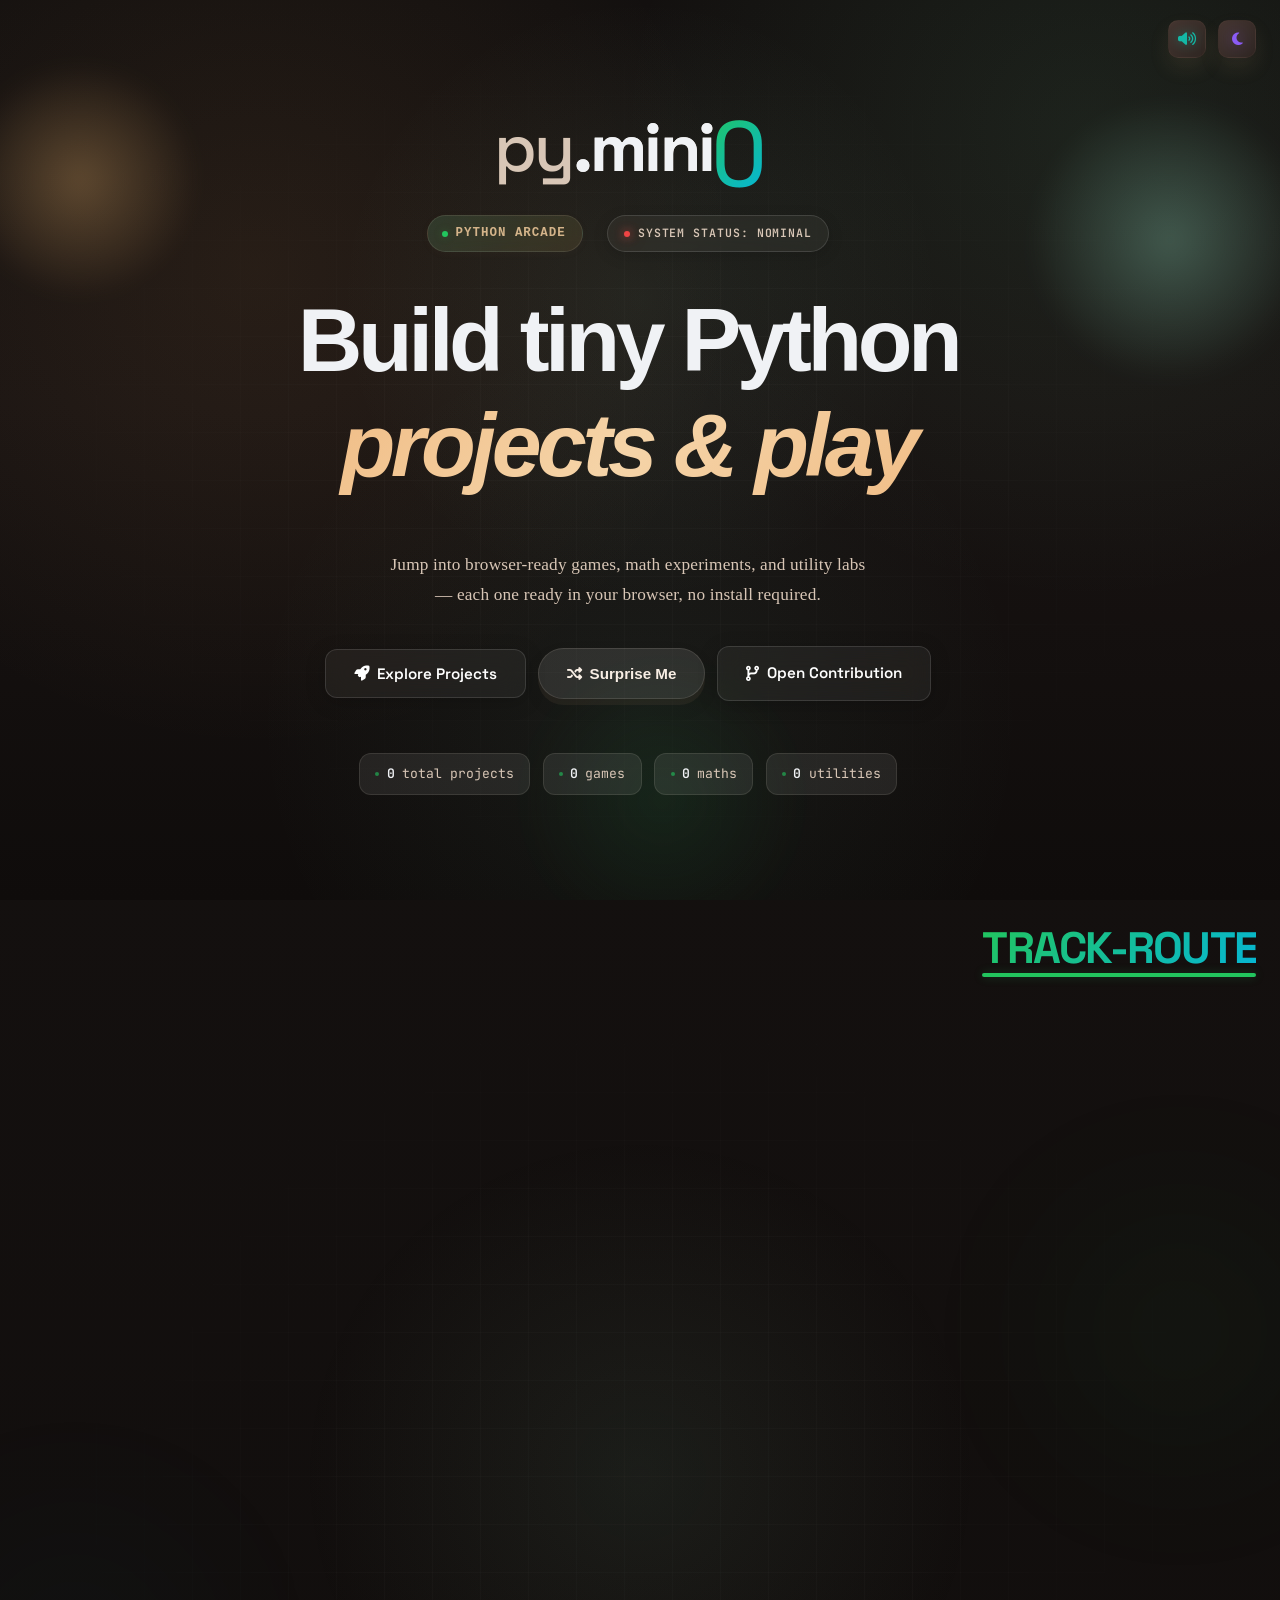
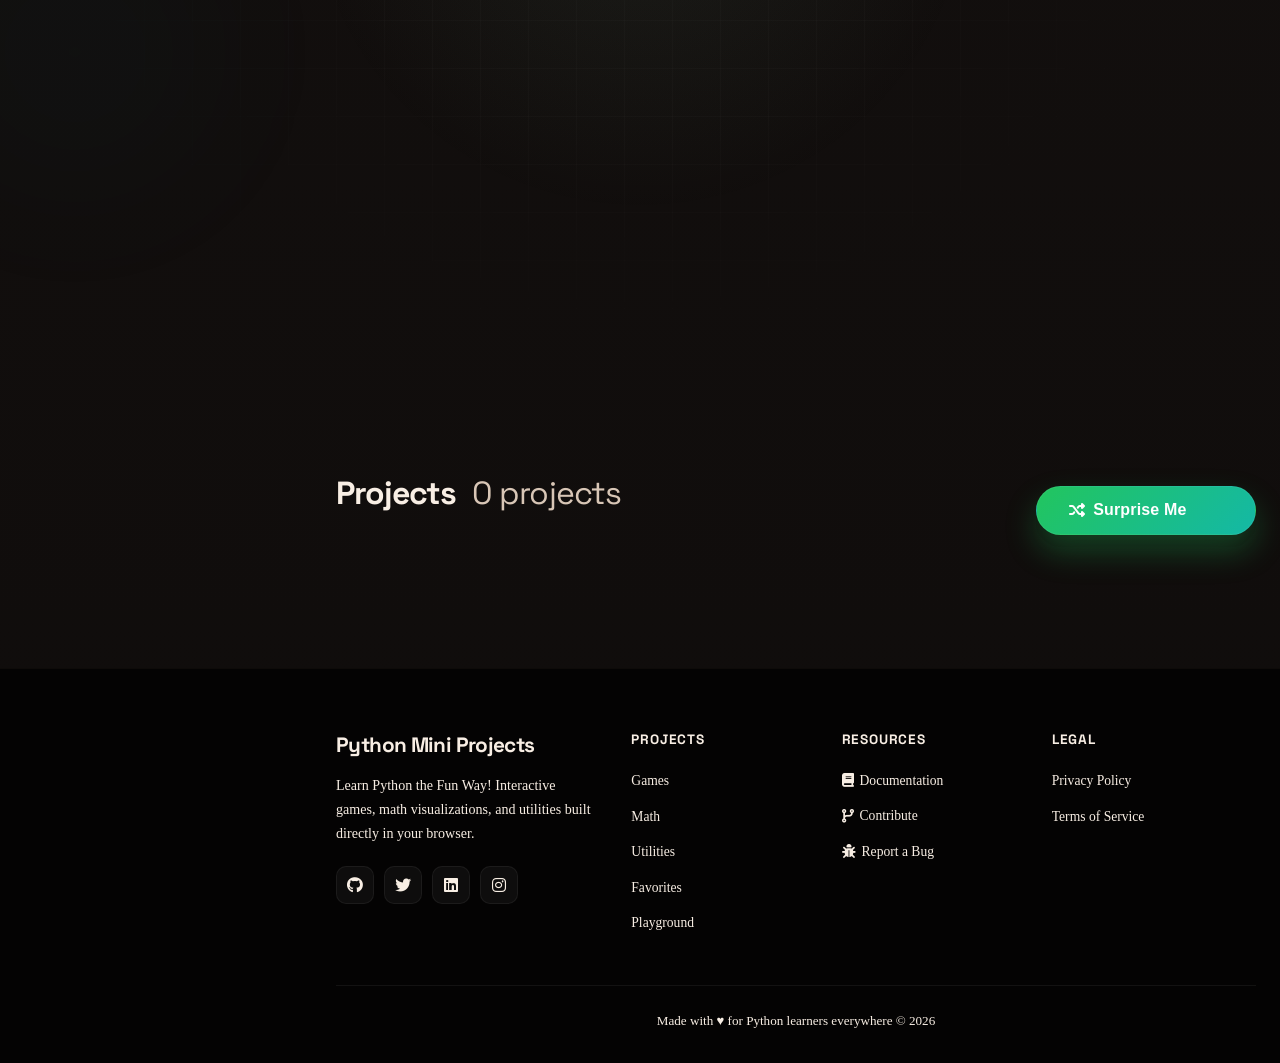
==== commit 2ca6f699: "Merge pull request #813 from NehaP1706/fix/ai-resume-analyzer-minimal Fix/ai resume analyzer minimal" ====
--- a/web-app/index.html
+++ b/web-app/index.html
@@ -1,12 +1,11 @@
 <!DOCTYPE html>
-
-<html lang="en">
+<html lang="en" data-theme="dark">
 <head>
 <meta charset="utf-8"/>
 <meta content="width=device-width, initial-scale=1.0" name="viewport"/>
 <meta content="Play 18+ beginner-friendly Python mini projects in your browser—games, math tools, and utilities with a modern dark/light UI." name="description"/>
 <meta content="dark light" name="color-scheme"/>
-<meta content="#0f172a" id="themeColorMeta" name="theme-color"/>
+<meta content="#0c0f1a" id="themeColorMeta" name="theme-color"/>
 <meta content="Python Mini Projects — Web Edition" property="og:title"/>
 <meta content="Interactive games, math visualizations, and utilities—no install required." property="og:description"/>
 <meta content="website" property="og:type"/>
@@ -14,1550 +13,658 @@
 <meta content="summary" name="twitter:card"/>
 <meta content="Python Mini Projects — Web Edition" name="twitter:title"/>
 <meta content="Interactive games, math visualizations, and utilities in the browser." name="twitter:description"/>
-<title>Python Mini Projects - Interactive Web Edition</title>
+<title>Python Mini Projects — Interactive Web Edition</title>
 <link href="assets/favicon.svg" rel="icon" type="image/svg+xml"/>
-<link href="https://fonts.googleapis.com" rel="preconnect"/>
-<link crossorigin="" href="https://fonts.gstatic.com" rel="preconnect"/>
-<link href="https://fonts.googleapis.com/css2?family=IBM+Plex+Mono:wght@400;600&amp;family=Space+Grotesk:wght@600;700&amp;display=swap" rel="stylesheet"/>
 <link href="css/styles.css" rel="stylesheet"/>
 <link href="https://cdnjs.cloudflare.com/ajax/libs/font-awesome/6.4.0/css/all.min.css" rel="stylesheet"/>
-<!--
-        ╔══════════════════════════════════════════════════════════════╗
-        ║  PLAYGROUND STYLES                                           ║
-        ║  Scoped entirely to .playground-* selectors.                 ║
-        ║  Add these to css/styles.css if you prefer a single file.    ║
-        ╚══════════════════════════════════════════════════════════════╝
-    -->
-<style>
-        /* ── Section wrapper ───────────────────────────────────────── */
-        .playground-section {
-            padding: 3rem 0 5rem;
-            animation: fadeIn 0.35s ease;
-            position: relative;
-            z-index: 2;
-            background-color: var(--bg-color);
-        }
-
-        /* ── Header ─────────────────────────────────────────────────── */
-        .playground-header {
-            text-align: center;
-            margin-bottom: 2.5rem;
-        }
-
-        .playground-title-row {
-            display: flex;
-            align-items: center;
-            justify-content: center;
-            gap: 1.25rem;
-            flex-wrap: wrap;
-            margin-bottom: 0.75rem;
-        }
-
-        .playground-title {
-            font-size: 2.25rem;
-            background: linear-gradient(135deg, #10b981, #6366f1);
-            -webkit-background-clip: text;
-            -webkit-text-fill-color: transparent;
-            background-clip: text;
-            margin: 0;
-        }
-
-        .playground-subtitle {
-            color: var(--text-secondary);
-            font-size: 1.05rem;
-            margin-bottom: 0.6rem;
-        }
-
-        .playground-subtitle a {
-            color: var(--primary-color);
-            text-decoration: none;
-            font-weight: 600;
-        }
-
-        .playground-subtitle a:hover {
-            color: var(--secondary-color);
-        }
-
-        .playground-hint {
-            font-size: 0.875rem;
-            color: var(--text-secondary);
-            opacity: 0.75;
-        }
-
-        .playground-hint kbd {
-            background: var(--surface-color);
-            border: 1px solid var(--border-color);
-            border-radius: 5px;
-            padding: 0.2rem 0.45rem;
-            font-family: 'Courier New', monospace;
-            font-size: 0.8rem;
-            font-weight: 700;
-            color: var(--text-color);
-            box-shadow: 0 2px 0 var(--border-color);
-        }
-
-        /* ── Status badge ───────────────────────────────────────────── */
-        .playground-status {
-            display: inline-flex;
-            align-items: center;
-            gap: 0.5rem;
-            background: var(--surface-color);
-            border: 1px solid var(--border-color);
-            border-radius: 50px;
-            padding: 0.35rem 1rem;
-            font-size: 0.875rem;
-            font-weight: 500;
-            color: var(--text-secondary);
-            white-space: nowrap;
-        }
-
-        .status-dot {
-            width: 9px;
-            height: 9px;
-            border-radius: 50%;
-            background: var(--border-color);
-            flex-shrink: 0;
-            transition: background 0.3s ease;
-        }
-
-        .status-dot.idle {
-            background: var(--text-secondary);
-        }
-
-        .status-dot.loading {
-            background: var(--warning-color);
-            animation: pgPulse 1s ease-in-out infinite;
-        }
-
-        .status-dot.ready {
-            background: var(--success-color);
-        }
-
-        .status-dot.error {
-            background: var(--danger-color);
-        }
-
-        @keyframes pgPulse {
-
-            0%,
-            100% {
-                opacity: 1;
-                transform: scale(1);
-            }
-
-            50% {
-                opacity: 0.4;
-                transform: scale(0.82);
-            }
-        }
-
-        /* ── Two-column editor / console layout ─────────────────────── */
-        .playground-body {
-            display: grid;
-            grid-template-columns: 1fr 1fr;
-            gap: 1.5rem;
-            margin-bottom: 1.5rem;
-        }
-
-        @media (max-width: 768px) {
-            .playground-body {
-                grid-template-columns: 1fr;
-            }
-        }
-
-        /* ── Panel shared styles ────────────────────────────────────── */
-        .editor-panel,
-        .console-panel {
-            display: flex;
-            flex-direction: column;
-            background: var(--surface-color);
-            border: 2px solid var(--border-color);
-            border-radius: 16px;
-            overflow: hidden;
-            transition: border-color 0.25s ease;
-        }
-
-        .editor-panel:focus-within {
-            border-color: var(--primary-color);
-        }
-
-        /* ── Panel header ───────────────────────────────────────────── */
-        .panel-header {
-            display: flex;
-            align-items: center;
-            justify-content: space-between;
-            padding: 0.75rem 1.25rem;
-            background: rgba(99, 102, 241, 0.08);
-            border-bottom: 1px solid var(--border-color);
-            font-size: 0.9rem;
-            font-weight: 600;
-            color: var(--text-secondary);
-            gap: 0.75rem;
-            flex-wrap: wrap;
-        }
-
-        .panel-header span {
-            display: flex;
-            align-items: center;
-            gap: 0.5rem;
-        }
-
-        /* ── Panel action buttons ───────────────────────────────────── */
-        .editor-actions {
-            display: flex;
-            gap: 0.5rem;
-        }
-
-        .btn-panel-action {
-            background: transparent;
-            border: 1px solid var(--border-color);
-            color: var(--text-secondary);
-            padding: 0.3rem 0.75rem;
-            border-radius: 8px;
-            cursor: pointer;
-            font-size: 0.8rem;
-            font-weight: 600;
-            transition: all 0.2s ease;
-            display: inline-flex;
-            align-items: center;
-            gap: 0.35rem;
-        }
-
-        .btn-panel-action:hover {
-            background: rgba(99, 102, 241, 0.12);
-            border-color: var(--primary-color);
-            color: var(--primary-color);
-        }
-
-        /* ── Code textarea ──────────────────────────────────────────── */
-        #pythonEditor {
-            flex: 1;
-            min-height: 320px;
-            background: transparent;
-            border: none;
-            outline: none;
-            resize: vertical;
-            color: var(--text-color);
-            font-family: 'Cascadia Code', 'Fira Code', 'Consolas', 'Courier New', monospace;
-            font-size: 0.95rem;
-            line-height: 1.65;
-            padding: 1.25rem;
-            tab-size: 4;
-        }
-
-        #pythonEditor::placeholder {
-            color: var(--text-secondary);
-            opacity: 0.55;
-        }
-
-        /* ── Console output ─────────────────────────────────────────── */
-        .console-output {
-            flex: 1;
-            min-height: 320px;
-            padding: 1.25rem;
-            margin: 0;
-            font-family: 'Cascadia Code', 'Fira Code', 'Consolas', 'Courier New', monospace;
-            font-size: 0.9rem;
-            line-height: 1.65;
-            overflow-y: auto;
-            background: transparent;
-            color: var(--text-color);
-            white-space: pre-wrap;
-            word-break: break-word;
-        }
-
-        .pg-placeholder {
-            color: var(--text-secondary);
-            opacity: 0.5;
-            font-style: italic;
-        }
-
-        /* ── Run button + controls ──────────────────────────────────── */
-        .playground-controls {
-            display: flex;
-            align-items: center;
-            gap: 1rem;
-            flex-wrap: wrap;
-        }
-
-        .btn-run {
-            background: linear-gradient(135deg, #10b981, #059669);
-            color: #fff;
-            border: none;
-            padding: 0.85rem 2.5rem;
-            border-radius: 50px;
-            cursor: pointer;
-            font-size: 1.05rem;
-            font-weight: 700;
-            transition: all 0.25s ease;
-            display: inline-flex;
-            align-items: center;
-            gap: 0.6rem;
-            box-shadow: 0 4px 15px rgba(16, 185, 129, 0.35);
-        }
-
-        .btn-run:hover:not(:disabled) {
-            transform: translateY(-2px);
-            box-shadow: 0 8px 25px rgba(16, 185, 129, 0.5);
-        }
-
-        .btn-run:active:not(:disabled) {
-            transform: translateY(0);
-        }
-
-        .btn-run:disabled {
-            opacity: 0.5;
-            cursor: not-allowed;
-            transform: none;
-            box-shadow: none;
-        }
-
-        .run-hint {
-            font-size: 0.875rem;
-            color: var(--text-secondary);
-            opacity: 0.7;
-        }
-
-        .run-hint kbd {
-            background: var(--surface-color);
-            border: 1px solid var(--border-color);
-            border-radius: 5px;
-            padding: 0.15rem 0.4rem;
-            font-family: 'Courier New', monospace;
-            font-size: 0.8rem;
-            font-weight: 700;
-            color: var(--text-color);
-        }
-
-        .btn-stop {
-            background: linear-gradient(135deg, #d22b44, #dc1331);
-            color: #fff;
-            border: none;
-            padding: 0.85rem 2.5rem;
-            border-radius: 50px;
-            cursor: pointer;
-            font-size: 1.05rem;
-            font-weight: 700;
-            transition: all 0.25s ease;
-            display: inline-flex;
-            align-items: center;
-            gap: 0.6rem;
-
-        }
-
-        .btn-stop:hover:not(:disabled) {
-            transform: translateY(-1px);
-            box-shadow: 0 8px 25px #e74c3c;
-        }
-
-        .btn-stop:active {
-            transform: translateY(0);
-        }
-
-        .btn-stop:disabled {
-            opacity: 0.5;
-            cursor: not-allowed;
-            transform: none;
-            box-shadow: none;
-        }
-
-        /* ==========================================================================
-           REACTIVE FLOATING ISLAND NAVBAR DESIGN
-           ========================================================================== */
-
-        .navbar {
-            width: 100%;
-            background: #071227;
-            border-bottom: 1px solid rgba(255, 255, 255, 0.06);
-            position: sticky;
-            top: 0;
-            z-index: 1000;
-            padding: 14px 0;
-            background: transparent;
-        }
-
-        .nav-island {
-            max-width: 1240px;
-            margin: 0 auto;
-            background: rgba(10, 19, 34, 0.8);
-            backdrop-filter: blur(16px);
-            -webkit-backdrop-filter: blur(16px);
-            border: 1px solid rgba(255, 255, 255, 0.07);
-            border-radius: 24px;
-            padding: 0 24px;
-            height: 76px;
-            display: flex;
-            align-items: center;
-            justify-content: space-between;
-            gap: 20px;
-            box-shadow: 0 12px 40px rgba(0, 0, 0, 0.25);
-            transition: all 0.3s cubic-bezier(0.4, 0, 0.2, 1);
-        }
-
-        /* Light Mode Token Architecture for the Floating Component */
-        [data-theme="light"] .nav-island {
-            background: rgba(255, 255, 255, 0.8);
-            border-color: rgba(15, 23, 42, 0.08);
-            box-shadow: 0 12px 40px rgba(15, 23, 42, 0.06);
-        }
-
-        /* Subtle squeeze effect when scrolling down */
-        .navbar.scrolled .nav-island {
-            max-width: 1140px;
-            border-radius: 16px;
-            height: 68px;
-            background: rgba(6, 11, 19, 0.95);
-        }
-        [data-theme="light"] .navbar.scrolled .nav-island {
-            background: rgba(248, 250, 252, 0.95);
-        }
-
-        /* =========================
-        LOGO & BRANDING BLOCK
-        ========================= */
-
-        .logo-wrap {
-            display: flex;
-            align-items: center;
-            text-decoration: none;
-            gap: 10px;
-            transition: transform 0.2s ease;
-        }
-
-        .logo-wrap:hover {
-            transform: scale(1.02);
-        }
-
-        .navbar-logo {
-            width: 50px;
-            height: 50px;
-            object-fit: contain;
-            filter: drop-shadow(0 0 14px rgba(34, 197, 94, 0.3));
-            transition: transform 0.3s ease, filter 0.3s ease;
-        }
-
-        .navbar-logo:hover {
-            transform: scale(1.08) rotate(-4deg);
-            filter: drop-shadow(0 0 20px rgba(34, 197, 94, 0.5));
-        }
-
-        .logo-text {
-            display: flex;
-            align-items: center;
-            font-family: 'Space Grotesk', sans-serif;
-            font-size: 1.6rem;
-            font-weight: 700;
-            letter-spacing: -0.5px;
-        }
-
-        .logo-py {
-            color: #94a3b8;
-            font-weight: 600;
-            transition: color 0.3s ease;
-            text-shadow: 0 0 20px rgba(148, 163, 184, 0.2);
-        }
-        .logo-mini {
-            color: #ffffff;
-            font-weight: 700;
-            transition: color 0.3s ease;
-        }
-        .logo-parens {
-            color: #22c55e;
-            font-weight: 600;
-            text-shadow: 0 0 16px rgba(34, 197, 94, 0.3);
-        }
-
-        [data-theme="light"] .logo-py { color: #64748b; text-shadow: none; }
-        [data-theme="light"] .logo-mini { color: #0f172a; }
-        [data-theme="light"] .logo-parens { text-shadow: 0 0 12px rgba(34, 197, 94, 0.2); }
-
-        .logo-tagline {
-            color: #94a3b8;
-            font-size: 0.78rem;
-            font-weight: 500;
-            background: rgba(255,255,255,0.06);
-            padding: 0.35rem 0.75rem 0.35rem 0.6rem;
-            border-radius: 999px;
-            border: 1px solid rgba(255,255,255,0.06);
-            white-space: nowrap;
-            display: inline-flex;
-            align-items: center;
-            gap: 0.35rem;
-            letter-spacing: 0.01em;
-        }
-        .logo-tagline::before {
-            content: '';
-            width: 5px;
-            height: 5px;
-            border-radius: 50%;
-            background: #22c55e;
-            box-shadow: 0 0 8px rgba(34, 197, 94, 0.5);
-            flex-shrink: 0;
-        }
-        [data-theme="light"] .logo-tagline {
-            color: #64748b;
-            background: rgba(0,0,0,0.03);
-            border-color: rgba(0,0,0,0.04);
-        }
-        [data-theme="light"] .logo-tagline::before {
-            background: #16a34a;
-        }
-
-        /* ==========================================================================
-           MODERN INSET SEARCH BAR WITH CAPSULE GLOW INTERACTION
-           ========================================================================== */
-
-        .search-box {
-            flex: 1;
-            max-width: 440px;
-            height: 46px;
-            display: flex;
-            align-items: center;
-            gap: 10px;
-            padding: 0 18px;
-            border-radius: 14px; /* Matches modern geometric patterns over pill shape */
-            border: 1px solid rgba(255, 255, 255, 0.08);
-            background: rgba(15, 23, 42, 0.4);
-            transition: all 0.25s cubic-bezier(0.4, 0, 0.2, 1);
-        }
-
-        .search-box i {
-            color: #64748b;
-            font-size: 0.95rem;
-            transition: color 0.2s ease;
-        }
-
-        .search-box input {
-            flex: 1;
-            background: transparent;
-            border: none;
-            outline: none;
-            color: #ffffff;
-            font-size: 0.95rem;
-        }
-        [data-theme="light"] .search-box input { color: #0f172a; }
-
-        .search-box input::placeholder { color: #475569; }
-
-        /* Dynamic Neon Accent Glow on Input Focus */
-        .search-box:focus-within {
-            border-color: #22c55e;
-            background: rgba(15, 23, 42, 0.8);
-            box-shadow: 0 0 20px rgba(34, 197, 94, 0.15);
-        }
-        .search-box:focus-within i {
-            color: #22c55e;
-        }
-
-        [data-theme="light"] .search-box {
-            background: rgba(241, 245, 249, 0.9);
-            border-color: rgba(15, 23, 42, 0.06);
-        }
-        [data-theme="light"] .search-box:focus-within {
-            background: #ffffff;
-            border-color: #16a34a;
-            box-shadow: 0 0 20px rgba(22, 163, 74, 0.12);
-        }
-
-        /* =========================
-        UTILITY ICON SYSTEM CONTROLS
-        ========================= */
-
-        .nav-controls {
-            display: flex;
-            align-items: center;
-            gap: 10px;
-        }
-
-        .sound-toggle,
-        .theme-toggle {
-            width: 42px;
-            height: 42px;
-            border: 1px solid rgba(255, 255, 255, 0.05);
-            border-radius: 12px;
-            background: rgba(255, 255, 255, 0.03);
-            color: #94a3b8;
-            font-size: 1rem;
-            cursor: pointer;
-            display: flex;
-            align-items: center;
-            justify-content: center;
-            transition: all 0.2s ease;
-        }
-
-        [data-theme="light"] .sound-toggle,
-        [data-theme="light"] .theme-toggle {
-            background: rgba(15, 23, 42, 0.03);
-            color: #475569;
-            border-color: rgba(15, 23, 42, 0.05);
-        }
-
-        .sound-toggle:hover,
-        .theme-toggle:hover {
-            background: rgba(34, 197, 94, 0.1);
-            color: #22c55e;
-            border-color: rgba(34, 197, 94, 0.25);
-            transform: translateY(-2px);
-        }
-
-        [data-theme="light"] .sound-toggle:hover,
-        [data-theme="light"] .theme-toggle:hover {
-            background: rgba(22, 163, 74, 0.08);
-            color: #16a34a;
-            border-color: rgba(22, 163, 74, 0.2);
-            transform: translateY(-2px);
-        }
-
-        /* Hamburger Drawer System Trigger */
-        .mobile-menu-toggle {
-            display: none;
-            width: 42px;
-            height: 42px;
-            border: 1px solid rgba(255, 255, 255, 0.06);
-            background: rgba(255, 255, 255, 0.02);
-            color: #ffffff;
-            font-size: 1rem;
-            border-radius: 12px;
-            cursor: pointer;
-            align-items: center;
-            justify-content: center;
-            transition: all 0.2s ease;
-            flex-shrink: 0;
-        }
-        [data-theme="light"] .mobile-menu-toggle {
-            color: #0f172a;
-            border-color: rgba(0,0,0,0.06);
-            background: transparent;
-        }
-        [data-theme="dark"] .mobile-menu-toggle {
-            color: #f8eee4;
-            border-color: rgba(255, 239, 223, 0.12);
-            background: rgba(255, 255, 255, 0.04);
-        }
-
-        .mobile-menu-toggle:hover {
-            border-color: #22c55e;
-            color: #22c55e;
-        }
-
-        /* ==========================================================================
-           RESPONSIVE STRUCTURAL OVERRIDES (MOBILE DRAWER CONFIG)
-           ========================================================================== */
-
-        @media (max-width: 950px) {
-            .logo-tagline { display: none; }
-        }
-
-        @media (max-width: 768px) {
-            .navbar { padding: 10px 8px; }
-            .nav-island {
-                height: auto;
-                padding: 0.8rem 1.15rem;
-                border-radius: 20px;
-                flex-wrap: wrap;
-                gap: 0.6rem;
-            }
-
-            .navbar-brand {
-                flex: 1 1 auto;
-                min-width: 0;
-            }
-
-            .mobile-menu-toggle {
-                display: flex;
-            }
-
-            .nav-controls {
-                display: none;
-                flex-direction: column;
-                align-items: stretch;
-                gap: 6px;
-                flex: 1 1 100%;
-                order: 20;
-                padding-top: 0.5rem;
-                border-top: 1px solid rgba(128, 104, 85, 0.1);
-            }
-
-            .nav-controls.mobile-active {
-                display: flex;
-            }
-
-            .nav-controls .sound-toggle,
-            .nav-controls .theme-toggle {
-                width: 100%;
-                border-radius: 12px;
-                height: 42px;
-            }
-
-            .sound-toggle,
-            .theme-toggle,
-            .mobile-menu-toggle {
-                width: 38px;
-                height: 38px;
-                border-radius: 12px;
-            }
-
-            .nav-controls .feature-badge.tab,
-            .nav-controls .btn-random-project {
-                display: none;
-            }
-
-            .search-box {
-                order: 10;
-                flex: 1 1 100%;
-                max-width: 100%;
-                height: 44px;
-                border-radius: 14px;
-            }
-
-            .hero-features {
-                display: flex;
-                flex-direction: row;
-                flex-wrap: nowrap;
-                overflow-x: auto;
-                -webkit-overflow-scrolling: touch;
-                scrollbar-width: none;
-                width: 100%;
-                justify-content: flex-start;
-                gap: 0.6rem;
-                padding-bottom: 4px;
-                margin-bottom: 0;
-            }
-            .hero-features::-webkit-scrollbar {
-                display: none;
-            }
-            .hero-features .feature-badge {
-                flex-shrink: 0;
-                padding: 0.5rem 0.9rem;
-                font-size: 0.85rem;
-            }
-        }
-
-        /* ── Reduced-motion overrides for playground ────────────────── */
-        @media (prefers-reduced-motion: reduce) {
-            .playground-section, .status-dot.loading, .navbar, .nav-island, .search-box {
-                animation: none !important;
-                transition: none !important;
-                transform: none !important;
-            }
-            .btn-run:hover:not(:disabled) { transform: none; }
-        }
-
-        .logo-icon {
-            width: 42px;
-            height: 42px;
-            color: #a855f7;
-            stroke-width: 2;
-            transition: all 0.3s ease;
-        }
-
-        .logo {
-            display: flex;
-            align-items: center;
-        }
-
-        .logo h1 {
-            display: flex;
-            align-items: center;
-            gap: 10px;
-            margin: 0;
-            line-height: 1;
-        }
-
-        .navbar-logo {
-            width: 58px;
-            height: 58px;
-            object-fit: contain;
-            top: 4px;
-
-            position: relative;
-            top: 0;
-
-            vertical-align: middle;
-
-            filter: drop-shadow(0 0 10px rgba(0, 255, 180, 0.4));
-        }
-        .navbar-logo:hover {
-            transform: scale(1.06);
-            filter: drop-shadow(0 0 12px rgba(0, 255, 180, 0.55));
-        }
-
-        .sidebar-header {
-            display: flex;
-            align-items: center;
-            justify-content: space-between;
-            padding: 0.25rem 0.5rem 0.6rem;
-            border-bottom: 2px solid rgba(128, 104, 85, 0.08);
-            margin-bottom: 0.35rem;
-        }
-
-        .sidebar-title {
-            font-family: 'Fredoka', sans-serif;
-            font-weight: 700;
-            font-size: 0.85rem;
-            text-transform: uppercase;
-            letter-spacing: 0.08em;
-            color: var(--text-secondary);
-        }
-
-        .sidebar-badge {
-            font-family: 'Fredoka', sans-serif;
-            font-size: 0.75rem;
-            background: linear-gradient(135deg, rgba(106, 191, 141, 0.18), rgba(242, 194, 108, 0.12));
-            color: #6a8f6a;
-            padding: 0.15rem 0.55rem;
-            border-radius: 999px;
-            font-weight: 700;
-        }
-
-        [data-theme="dark"] .sidebar-badge {
-            color: #7fcfbd;
-            background: rgba(106, 191, 141, 0.2);
-        }
-
-        .sidebar-tab {
-            display: flex;
-            align-items: center;
-            gap: 0.65rem;
-            padding: 0.6rem 0.75rem;
-            border: none;
-            border-radius: 12px;
-            background: transparent;
-            color: var(--text-secondary);
-            font-family: 'Fredoka', sans-serif;
-            font-size: 0.88rem;
-            font-weight: 500;
-            cursor: pointer;
-            transition: all 0.18s ease;
-            text-align: left;
-            width: 100%;
-            position: relative;
-            top: 0;
-            box-shadow: none;
-        }
-
-        .sidebar-tab:hover {
-            background: rgba(128, 104, 85, 0.06);
-            color: var(--text-color);
-            transform: translateX(4px);
-        }
-
-        .sidebar-tab:active {
-            transform: translateX(0) scale(0.97);
-        }
-
-        .sidebar-tab.active {
-            background: linear-gradient(135deg, rgba(255, 198, 132, 0.28), rgba(125, 220, 185, 0.25));
-            color: var(--text-color);
-            font-weight: 600;
-            border-radius: 12px;
-        }
-
-        [data-theme="dark"] .sidebar-tab.active {
-            background: rgba(255, 255, 255, 0.08);
-            border-left-color: #7fcfbd;
-            box-shadow: none;
-        }
-
-        [data-theme="dark"] .sidebar-tab:hover {
-            background: rgba(255, 255, 255, 0.05);
-        }
-
-        .sidebar-icon {
-            display: flex;
-            align-items: center;
-            justify-content: center;
-            width: 30px;
-            height: 30px;
-            flex-shrink: 0;
-            border-radius: 8px;
-            background: rgba(128, 104, 85, 0.04);
-            transition: background 0.18s ease;
-        }
-
-        .sidebar-tab.active .sidebar-icon {
-            background: rgba(106, 191, 141, 0.12);
-        }
-
-        .sidebar-tab:hover .sidebar-icon {
-            background: rgba(128, 104, 85, 0.06);
-        }
-
-        [data-theme="dark"] .sidebar-icon {
-            background: rgba(255, 255, 255, 0.03);
-        }
-
-        [data-theme="dark"] .sidebar-tab.active .sidebar-icon {
-            background: rgba(106, 191, 141, 0.15);
-        }
-
-        .sidebar-icon i,
-        .sidebar-icon svg {
-            width: 17px;
-            height: 17px;
-            stroke-width: 2.4;
-        }
-
-        .sidebar-label {
-            flex: 1;
-        }
-
-        .sidebar-divider {
-            height: 2px;
-            background: linear-gradient(90deg, rgba(128, 104, 85, 0.06), rgba(106, 191, 141, 0.12), rgba(128, 104, 85, 0.06));
-            margin: 0.5rem 0.5rem;
-            border-radius: 1px;
-        }
-
-        [data-theme="dark"] .sidebar-divider {
-            background: linear-gradient(90deg, rgba(255, 243, 224, 0.04), rgba(106, 191, 141, 0.15), rgba(255, 243, 224, 0.04));
-        }
-
-        .sidebar-random-btn {
-            display: flex;
-            align-items: center;
-            gap: 0.55rem;
-            padding: 0.6rem 0.75rem;
-            margin-top: 0.35rem;
-            border: 2px dashed rgba(128, 104, 85, 0.15);
-            border-radius: 12px;
-            background: rgba(106, 191, 141, 0.04);
-            color: var(--text-secondary);
-            font-family: 'Fredoka', sans-serif;
-            font-size: 0.82rem;
-            font-weight: 600;
-            cursor: pointer;
-            transition: all 0.2s ease;
-            position: relative;
-            top: 0;
-        }
-
-        .sidebar-random-btn:hover {
-            border-style: solid;
-            border-color: #6abf8d;
-            color: #4a8a5e;
-            background: linear-gradient(135deg, rgba(106, 191, 141, 0.1), rgba(242, 194, 108, 0.06));
-            transform: translateY(-2px);
-            box-shadow: 0 4px 12px rgba(106, 191, 141, 0.15);
-        }
-
-        .sidebar-random-btn:active {
-            transform: translateY(1px) scale(0.97);
-            box-shadow: none;
-        }
-
-        [data-theme="dark"] .sidebar-random-btn:hover {
-            border-color: #7fcfbd;
-            color: #7fcfbd;
-            background: rgba(106, 191, 141, 0.12);
-        }
-
-        .sidebar-random-btn i,
-        .sidebar-random-btn svg {
-            width: 16px;
-            height: 16px;
-        }
-
-        .btn-favorite {
-            background: transparent; border: none;
-            color: #94a3b8; width: 40px; height: 40px; border-radius: 50%; cursor: pointer;
-            display: flex; align-items: center; justify-content: center; transition: all 0.2s ease;
-            z-index: 10; font-size: 1.5rem; outline: none;
-        }
-        .btn-favorite:hover { transform: scale(1.15); color: #ffffff; filter: drop-shadow(0 0 4px rgba(255, 255, 255, 0.4)); }
-        .btn-favorite.active { color: #22c55e; filter: drop-shadow(0 0 8px #22c55e) drop-shadow(0 0 16px #22c55e); }
-
-        [data-theme="light"] .btn-favorite:hover { color: #0f172a; filter: drop-shadow(0 0 4px rgba(0, 0, 0, 0.3)); }
-        [data-theme="light"] .btn-favorite.active { color: #16a34a; filter: drop-shadow(0 0 8px #16a34a) drop-shadow(0 0 15px #16a34a); }
-    </style>
 </head>
 <body>
-<!-- <script src="js/hero-canvas.js"></script> -->
-<a class="skip-link" href="#main-content">
-        🚀 Skip to main content
+<a class="skip-link" href="#main-content">Skip to main content</a>
+
+<!-- Cursor Glow -->
+<div aria-hidden="true" class="cursor-glow" id="cursorGlow"></div>
+
+<!-- Mobile Sidebar Toggle -->
+<button type="button" class="mobile-sidebar-toggle" id="mobileSidebarToggle" aria-label="Toggle sidebar menu" aria-expanded="false">
+  <i class="fas fa-bars"></i>
+</button>
+
+<!-- ── PRIMARY SIDEBAR DOCK ──────────────────────────────────── -->
+<aside class="sidebar-dock" id="mainSidebar" aria-label="Primary Navigation">
+  <div class="sidebar-brand">
+    <a class="logo-wrap" href="index.html">
+      <div class="logo-top-row">
+        <div class="logo-text">
+          <span class="logo-py">py</span>
+          <span class="logo-mini">.mini</span>
+          <span class="logo-parens">()</span>
+        </div>
+      </div>
+      <span class="logo-tagline">games, math &amp; terminal toys</span>
     </a>
-<div aria-hidden="true" class="cursor-glow" id="cursorGlow"></div>
-<!-- Navigation -->
-<nav aria-label="Primary" class="navbar" id="mainNavbar">
-<div class="nav-island">
-<!-- LEFT -->
-<div class="navbar-brand">
-<a class="logo-wrap" href="#">
-<!-- LOGO IMAGE -->
-<img alt="PyMini Logo" class="navbar-logo" src="assets/logo.png"/>
-<!-- TEXT -->
-<div class="logo-text">
-    <span class="logo-py">py</span>
-    <span class="logo-mini">.mini</span>
-    <span class="logo-parens">()</span>
-</div>
-<!-- SMALL TAGLINE -->
-<span class="logo-tagline">
-    games, math &amp; terminal toys
-</span>
-</a>
-</div>
-<!-- CENTER SEARCH -->
-<div class="search-box">
-<i class="fas fa-search"></i>
-<input aria-label="Search projects" id="searchInput" placeholder="Search projects or games..." type="text"/>
-</div>
-<!-- HAMBURGER TOGGLE (mobile) -->
-<button type="button" class="mobile-menu-toggle" id="mobileMenuToggle" aria-label="Toggle navigation menu" aria-expanded="false">
-<i class="fas fa-bars"></i>
-</button>
-<!-- RIGHT -->
-<div class="nav-controls" id="navControls">
-    <button aria-label="Mute sounds" class="sound-toggle" id="soundToggle" type="button">
-        <i class="fas fa-volume-up"></i>
-    </button>
-    <button aria-label="Switch theme" class="theme-toggle" id="themeToggle" type="button">
-        <i class="fas fa-moon"></i>
-    </button>
-</div>
-</div>
-</nav>
-<!-- ── Sticky Category Filter Bar ─────────────────────────────── -->
-<!-- Appears below navbar when user scrolls past the hero section  -->
-<main id="main-content" tabindex="-1">
-    <section class="hero-section" aria-label="Welcome">
-        <canvas aria-hidden="true" id="boardCanvas"></canvas>
-        <div class="hero-background"></div>
-        <div aria-hidden="true" class="hero-orb hero-orb-one"></div>
-        <div aria-hidden="true" class="hero-orb hero-orb-two"></div>
-        <div aria-hidden="true" class="hero-code-snippets">
-            <div class="code-snippet snippet-one">for project in library: launch(project)</div>
-            <div class="code-snippet snippet-two">score = accuracy * focus</div>
-            <div class="code-snippet snippet-three">challenge = "typing-speed-tester"</div>
-            <div class="code-snippet snippet-four">print("tiny arcade, huge learning energy")</div>
-            <div class="code-snippet snippet-five">if curiosity &gt; 0: launch_random()</div>
-            <div class="code-snippet snippet-six">favorite_projects.append("math-quiz")</div>
-        </div>
-        <div class="container">
-            <div class="hero-shell">
-                <aside class="filter-sidebar" role="tablist" aria-label="Filter by category">
-                    <div class="sidebar-header">
-                        <span class="sidebar-title">explore</span>
-                        <span class="sidebar-badge" id="sidebarProjectCount">0</span>
-                    </div>
-                    <button aria-selected="true" class="sidebar-tab active" data-category="all" role="tab" tabindex="0">
-                        <span class="sidebar-icon"><i data-lucide="layers"></i></span>
-                        <span class="sidebar-label">all projects</span>
-                    </button>
-                    <button aria-selected="false" class="sidebar-tab" data-category="games" role="tab" tabindex="-1">
-                        <span class="sidebar-icon"><i data-lucide="gamepad-2"></i></span>
-                        <span class="sidebar-label">games</span>
-                    </button>
-                    <button aria-selected="false" class="sidebar-tab" data-category="math" role="tab" tabindex="-1">
-                        <span class="sidebar-icon"><i data-lucide="sigma"></i></span>
-                        <span class="sidebar-label">math</span>
-                    </button>
-                    <button aria-selected="false" class="sidebar-tab" data-category="utilities" role="tab" tabindex="-1">
-                        <span class="sidebar-icon"><i data-lucide="wrench"></i></span>
-                        <span class="sidebar-label">utilities</span>
-                    </button>
-                    <button aria-selected="false" class="sidebar-tab" data-category="favorites" role="tab" tabindex="-1">
-                        <span class="sidebar-icon"><i data-lucide="star"></i></span>
-                        <span class="sidebar-label">⭐ favorites</span>
-                    </button>
-                    <div class="sidebar-divider"></div>
-                    <button aria-selected="false" class="sidebar-tab playground-tab" data-category="playground" id="playgroundTab" role="tab" tabindex="-1">
-                        <span class="sidebar-icon"><i data-lucide="terminal"></i></span>
-                        <span class="sidebar-label">🐍 playground</span>
-                    </button>
-                    <button class="sidebar-random-btn" id="randomProjectBtnSidebar" title="Discover a random project!" type="button">
-                        <i data-lucide="shuffle"></i> surprise me
-                    </button>
-                </aside>
-                <div class="hero-content">
-                <div class="hero-kicker">Python arcade for curious beginners</div>
-                <div class="hero-title-wrapper">
-                    <h1 class="hero-title">
-                        <span class="hero-title-line">build tiny python projects</span>
-                        <span class="hero-title-line hero-title-accent">and play in a playful coding aracade</span>
-                    </h1>
-                    <div aria-hidden="true" class="python-orbit">
-                        <div class="python-orbiter">
-                            <span class="python-logo">🐍</span>
-                        </div>
+  </div>
+
+  <div class="sidebar-search">
+    <div class="search-box" style="position:relative">
+      <i class="fas fa-search"></i>
+      <input aria-label="Search projects" id="searchInput" placeholder="Search projects or tags..." type="text"/>
+      <div class="search-dropdown" id="searchDropdown">
+        <div class="dropdown-content" id="searchDropdownContent">
+          <div class="search-loader" id="searchLoader" style="display:none"><div class="spinner"></div></div>
+          <div class="recent-searches-section" id="recentSearchesSection">
+            <div class="dropdown-section-title">Recent</div>
+            <div class="dropdown-list" id="recentSearchesList"></div>
+          </div>
+          <div class="results-section" id="resultsSection" style="display:none">
+            <div class="dropdown-section-title">Projects</div>
+            <div class="dropdown-list" id="resultsList"></div>
+          </div>
+          <div class="tips-section" id="tipsSection">
+            <p><strong>Search tips</strong></p>
+            <ul>
+              <li>Type a project name — <code>snake</code>, <code>quiz</code></li>
+              <li>Filter by tag — <code>game</code>, <code>math</code>, <code>utility</code></li>
+              <!-- <li>Press <code>Ctrl+K</code> to focus search</li> -->
+            </ul>
+          </div>
+          <div class="no-results-message" id="noResultsMessage" style="display:none">No projects found. Try a different keyword.</div>
+        </div>
+      </div>
+    </div>
+  </div>
+
+  
+
+    
+<template id="projectsTemplate">
+    <div class="container">
+        <div class="projects-grid" id="projectsGrid">
+                    <div class="project-card" data-category="games" data-project="2048-game" data-tags="game,puzzle,2048,logic,tiles">
+                        <img class="card-banner" src="assets/banners/2048-game.jpg" alt="2048 Game" loading="lazy">
+                        <div class="card-actions"><button class="btn-play">Try It</button></div>
+                        <h3>2048 Game</h3>
+                        <p>Combine tiles and reach 2048!</p>
+                    </div>
+                    <div class="project-card" data-category="math" data-project="progression-recognizer" data-tags="math,sequence,progression,arithmetic,geometric">
+                        <img class="card-banner" src="assets/banners/progression-recognizer.jpg" alt="AP/GP/AGP/HP Recognizer" loading="lazy">
+                        <div class="card-actions"><button class="btn-play">Try It</button></div>
+                        <h3>AP/GP/AGP/HP Recognizer</h3>
+                        <p>Identify progression types from any sequence.</p>
+                    </div>
+                    <div class="project-card" data-category="math" data-project="armstrong" data-tags="math,number,digits,power">
+                        <img class="card-banner" src="assets/banners/armstrong.jpg" alt="Armstrong Numbers" loading="lazy">
+                        <div class="card-actions"><button class="btn-play">Try It</button></div>
+                        <h3>Armstrong Numbers</h3>
+                        <p>Check special number properties!</p>
+                    </div>
+                    <div class="project-card" data-category="utilities" data-project="binary-search" data-tags="search,algorithm,binary,sorted,visualizer">
+                        <img class="card-banner" src="assets/banners/binary-search.jpg" alt="Binary Search" loading="lazy">
+                        <div class="card-actions"><button class="btn-play">Try It</button></div>
+                        <h3>Binary Search</h3>
+                        <p>Visualize binary search step by step!</p>
+                    </div>
+                    <div class="project-card" data-category="utilities" data-project="bubble-sort" data-tags="sort,algorithm,bubble,visualizer,array">
+                        <img class="card-banner" src="assets/banners/bubble-sort.jpg" alt="Bubble Sort" loading="lazy">
+                        <div class="card-actions"><button class="btn-play">Try It</button></div>
+                        <h3>Bubble Sort</h3>
+                        <p>Watch bubble sort in real-time!</p>
+                    </div>
+                    <div class="project-card" data-category="games" data-project="blackjack(21)" data-tags="game,casino,card,random">
+                        <img class="card-banner" src="assets/banners/blackjack21.jpg" alt="BlackJack21" loading="lazy">
+                        <div class="card-actions"><button class="btn-play">Play Now</button></div>
+                        <h3>BlackJack21</h3>
+                        <p>Beat the dealer!</p>
+                    </div>
+                    <div class="project-card" data-category="math" data-project="calculator" data-tags="math,calculator,arithmetic,operations">
+                        <img class="card-banner" src="assets/banners/calculator.jpg" alt="Calculator" loading="lazy">
+                        <div class="card-actions"><button class="btn-play">Try It</button></div>
+                        <h3>Calculator</h3>
+                        <p>Your mathematical companion!</p>
+                    </div>
+                    <div class="project-card" data-category="utilities" data-project="caesar-cipher" data-tags="utility,caesar,cipher,encryption,decryption">
+                        <img class="card-banner" src="assets/banners/caesar-cipher.jpg" alt="Caesar Cipher" loading="lazy">
+                        <div class="card-actions"><button class="btn-play">Try It</button></div>
+                        <h3>Caesar Cipher</h3>
+                        <p>Encrypt &amp; decrypt with a shift!</p>
+                    </div>
+                    <div class="project-card" data-category="games" data-project="coin-flip" data-tags="game,random,animation,probability,heads,tails">
+                        <img class="card-banner" src="assets/banners/coin-flip.jpg" alt="Coin Flip" loading="lazy">
+                        <div class="card-actions"><button class="btn-play">Try It</button></div>
+                        <h3>Coin Flip</h3>
+                        <p>Heads or tails with spinning animation!</p>
+                    </div>
+                    <div class="project-card" data-category="math" data-project="collatz" data-tags="math,conjecture,algorithm,sequence">
+                        <img class="card-banner" src="assets/banners/collatz.jpg" alt="Collatz Conjecture" loading="lazy">
+                        <div class="card-actions"><button class="btn-play">Try It</button></div>
+                        <h3>Collatz Conjecture</h3>
+                        <p>Explore the 3n+1 problem!</p>
+                    </div>
+                    <div class="project-card" data-category="utilities" data-project="color-palette" data-tags="utility,color,palette,css,design,theme,website">
+                        <img class="card-banner" src="assets/banners/color-palette.jpg" alt="Color Palette Suggestor" loading="lazy">
+                        <div class="card-actions"><button class="btn-play">Try It</button></div>
+                        <h3>Color Palette Suggestor</h3>
+                        <p>Generate palettes + CSS snippets for any website type and mood!</p>
+                    </div>
+                    <div class="project-card" data-category="utilities" data-project="resume-analyzer" data-tags="utility,resume,ats,career,analysis,keywords">
+                      <img class="card-banner" src="assets/banners/resume-analyzer.jpg" alt="AI Resume Analyzer" loading="lazy">
+                      <div class="card-actions"><button class="btn-play">Try It</button></div>
+                      <h3>AI Resume Analyzer</h3>
+                      <p>Score resumes with ATS-style keyword and formatting insights!</p>
+                    </div>
+                    <div class="project-card" data-category="math" data-project="coordinate-polar-transform" data-tags="math,coordinate,transformation,geometry">
+                        <img class="card-banner" src="assets/banners/coordinate-polar-transform.jpg" alt="Coordinate to Polar" loading="lazy">
+                        <div class="card-actions"><button class="btn-play">Try It</button></div>
+                        <h3>Coordinate to Polar</h3>
+                        <p>Transform Cartesian (x, y) into polar (r, theta).</p>
+                    </div>
+                    <div class="project-card" data-category="math" data-project="derivative-calculator" data-tags="math,calculus,derivative,polynomial">
+                        <img class="card-banner" src="assets/banners/derivative-calculator.jpg" alt="Derivative Calculator" loading="lazy">
+                        <div class="card-actions"><button class="btn-play">Try It</button></div>
+                        <h3>Derivative Calculator</h3>
+                        <p>Compute 1st/nth polynomial derivatives and evaluate them.</p>
+                    </div>
+                    <div class="project-card" data-category="games" data-project="dice-rolling" data-tags="game,random,animation,probability">
+                        <img class="card-banner" src="assets/banners/dice-rolling.jpg" alt="Dice Rolling" loading="lazy">
+                        <div class="card-actions"><button class="btn-play">Try It</button></div>
+                        <h3>Dice Rolling</h3>
+                        <p>Roll the dice with 3D animation!</p>
+                    </div>
+                    <div class="project-card" data-category="games" data-project="dots-boxes">
+                        <img class="card-banner" src="assets/banners/dots-boxes.jpg" alt="Dots &amp; Boxes AI" loading="lazy">
+                        <div class="card-actions"><button class="btn-play">Try It</button></div>
+                        <h3>Dots &amp; Boxes AI</h3>
+                        <p>Challenge friends or AI in this strategy game!</p>
+                    </div>
+                    <div class="project-card" data-category="games" data-project="emoji-memory">
+                        <img class="card-banner" src="assets/banners/emoji-memory.jpg" alt="Emoji Memory Game" loading="lazy">
+                        <div class="card-actions"><button class="btn-play">Try It</button></div>
+                        <h3>Emoji Memory Game</h3>
+                        <p>Test your memory with matching emojis!</p>
+                    </div>
+                    <div class="project-card" data-category="math" data-project="fibonacci" data-tags="math,sequence,series,loops,recursion">
+                        <img class="card-banner" src="assets/banners/fibonacci.jpg" alt="Fibonacci Series" loading="lazy">
+                        <div class="card-actions"><button class="btn-play">Try It</button></div>
+                        <h3>Fibonacci Series</h3>
+                        <p>Generate Fibonacci sequences!</p>
+                    </div>
+                    <div class="project-card" data-category="games" data-project="flames">
+                        <img class="card-banner" src="assets/banners/flames.jpg" alt="FLAMES Game" loading="lazy">
+                        <div class="card-actions"><button class="btn-play">Try It</button></div>
+                        <h3>FLAMES Game</h3>
+                        <p>Discover your relationship status!</p>
+                    </div>
+                    <div class="project-card" data-category="games" data-project="flappy-game">
+                        <img class="card-banner" src="assets/banners/flappy-game.jpg" alt="Flappy Game" loading="lazy">
+                        <div class="card-actions"><button class="btn-play">Try It</button></div>
+                        <h3>Flappy Game</h3>
+                        <p>Dodge the incoming balls and survive!</p>
+                    </div>
+                    <div class="project-card" data-category="games" data-project="hangman" data-tags="game,word,letters,logic,string">
+                        <img class="card-banner" src="assets/banners/hangman.jpg" alt="Hangman" loading="lazy">
+                        <div class="card-actions"><button class="btn-play">Try It</button></div>
+                        <h3>Hangman</h3>
+                        <p>Classic word-guessing game!</p>
+                    </div>
+                    <div class="project-card" data-category="games" data-project="math-quiz" data-tags="game,math,quiz,mcq,lives,difficulty">
+                        <img class="card-banner" src="assets/banners/math-quiz.jpg" alt="Math Quiz" loading="lazy">
+                        <div class="card-actions"><button class="btn-play">Try It</button></div>
+                        <h3>Math Quiz</h3>
+                        <p>MCQ quiz with lives and difficulty levels!</p>
+                    </div>
+                    <div class="project-card" data-category="utilities" data-project="morse-code" data-tags="utility,morse,translation,communication">
+                        <img class="card-banner" src="assets/banners/morse-code.jpg" alt="Morse Code" loading="lazy">
+                        <div class="card-actions"><button class="btn-play">Try It</button></div>
+                        <h3>Morse Code</h3>
+                        <p>Translate with lights &amp; sound!</p>
+                    </div>
+                    <div class="project-card" data-category="utilities" data-project="number-converter">
+                        <img class="card-banner" src="assets/banners/number-converter.jpg" alt="Number Converter" loading="lazy">
+                        <div class="card-actions"><button class="btn-play">Try It</button></div>
+                        <h3>Number Converter</h3>
+                        <p>Convert Dec, Bin, Oct, and Hex!</p>
+                    </div>
+                    <div class="project-card" data-category="games" data-project="number-guessing" data-tags="game,logic,loops,conditional">
+                        <img class="card-banner" src="assets/banners/number-guessing.jpg" alt="Number Guessing" loading="lazy">
+                        <div class="card-actions"><button class="btn-play">Try It</button></div>
+                        <h3>Number Guessing</h3>
+                        <p>Guess the secret number!</p>
+                    </div>
+                    <div class="project-card" data-category="math" data-project="pascal-triangle" data-tags="math,triangle,visualization,recursion">
+                        <img class="card-banner" src="assets/banners/pascal-triangle.jpg" alt="Pascal's Triangle" loading="lazy">
+                        <div class="card-actions"><button class="btn-play">Try It</button></div>
+                        <h3>Pascal's Triangle</h3>
+                        <p>Beautiful hexagon visualization!</p>
+                    </div>
+                    <div class="project-card" data-category="games" data-project="password-forge">
+                        <img class="card-banner" src="assets/banners/password-forge.jpg" alt="Password Forge" loading="lazy">
+                        <div class="card-actions"><button class="btn-play">Try It</button></div>
+                        <h3>Password Forge</h3>
+                        <p>Survive evolving firewall password rules!</p>
+                    </div>
+                    <div class="project-card" data-category="math" data-project="prime-analyzer" data-tags="math,prime,factors,algorithm">
+                        <img class="card-banner" src="assets/banners/prime-analyzer.jpg" alt="Prime Analyzer" loading="lazy">
+                        <div class="card-actions"><button class="btn-play">Try It</button></div>
+                        <h3>Prime Analyzer</h3>
+                        <p>All-in-one prime number toolkit!</p>
+                    </div>
+                    <div class="project-card" data-category="math" data-project="projectile-motion" data-tags="math,physics,motion,calculation">
+                        <img class="card-banner" src="assets/banners/projectile-motion.jpg" alt="Projectile Motion" loading="lazy">
+                        <div class="card-actions"><button class="btn-play">Try It</button></div>
+                        <h3>Projectile Motion</h3>
+                        <p>Calculate TOF, Hmax, and Range with physics!</p>
+                    </div>
+                    <div class="project-card" data-category="games" data-project="rock-paper-scissor" data-tags="game,random,choice,strategy,decision">
+                        <img class="card-banner" src="assets/banners/rock-paper-scissor.jpg" alt="Rock Paper Scissors" loading="lazy">
+                        <div class="card-actions"><button class="btn-play">Try It</button></div>
+                        <h3>Rock Paper Scissors</h3>
+                        <p>Battle against the computer!</p>
+                    </div>
+                    <div class="project-card" data-category="games" data-project="simon-says" data-tags="game,memory,reflex,pattern,sequence">
+                      <img class="card-banner" src="assets/banners/simon-says.jpg" alt="Simon Says" loading="lazy">
+                        <div class="card-actions"><button class="btn-play">Try It</button></div>
+                        <h3>Simon Says</h3>
+                        <p>Repeat the pattern and test your memory skills!</p>
+                    </div>
+                    <div class="project-card" data-category="games" data-project="snake-game">
+                        <img class="card-banner" src="assets/banners/snake-game.jpg" alt="Snake Game" loading="lazy">
+                        <div class="card-actions"><button class="btn-play">Try It</button></div>
+                        <h3>Snake Game</h3>
+                        <p>Classic snake game!</p>
+                    </div>
+                    <div class="project-card" data-category="utilities" data-project="tower-of-hanoi" data-tags="utility,puzzle,recursion,algorithm">
+                        <img class="card-banner" src="assets/banners/tower-of-hanoi.jpg" alt="Tower of Hanoi" loading="lazy">
+                        <div class="card-actions"><button class="btn-play">Try It</button></div>
+                        <h3>Tower of Hanoi</h3>
+                        <p>Solve the classic puzzle!</p>
+                    </div>
+                    <div class="project-card" data-category="utilities" data-project="typing-speed-tester" data-tags="utility,typing,speed,tester">
+                        <img class="card-banner" src="assets/banners/typing-speed-tester.jpg" alt="Typing Speed Tester" loading="lazy">
+                        <div class="card-actions"><button class="btn-play">Try It</button></div>
+                        <h3>Typing Speed Tester</h3>
+                        <p>Test your typing skills!</p>
+                    </div>
+                    <div class="project-card" data-category="games" data-project="whack-a-mole">
+                        <img class="card-banner" src="assets/banners/whack-a-mole.jpg" alt="Whack-a-Mole" loading="lazy">
+                        <div class="card-actions"><button class="btn-play">Try It</button></div>
+                        <h3>Whack-a-Mole</h3>
+                        <p>Hit the moles before they disappear!</p>
+                    </div>
+                    <div class="project-card" data-category="games" data-project="word-scramble" data-tags="game,word,scramble,letters">
+                        <img class="card-banner" src="assets/banners/word-scramble.jpg" alt="Word Scramble" loading="lazy">
+                        <div class="card-actions"><button class="btn-play">Try It</button></div>
+                        <h3>Word Scramble</h3>
+                        <p>Unscramble words before attempts run out!</p>
                     </div>
                 </div>
-                <p class="hero-subtitle">Jump into browser-ready games, math experiments, and utility labs that feel rewarding from the first click.</p>
-
-                <div aria-live="polite" class="hero-typing">
-                    <span class="typing-label">Now loading:</span>
-                    <span class="typing-text" id="heroTypewriter">typing speed drills</span>
-                </div>
-                <div class="hero-meta">
-                    <span><strong id="heroProjectCount">0</strong> total projects</span>
-                    <span><strong id="heroGameCount">0</strong> games</span>
-                    <span><strong id="heroUtilityCount">0</strong> utilities</span>
-                </div>
-
-            </div>
-
-            <!-- ── Hero Timeline (right side) ──────────────────── -->
-            <div class="hero-timeline" id="heroTimeline">
-                <div class="timeline-spine"></div>
-                <div class="timeline-node" data-reveal>
-                    <div class="timeline-dot"></div>
-                    <div class="timeline-card">
-                        <span class="timeline-step">01</span>
-                        <h3 class="timeline-title">welcome</h3>
-                        <p class="timeline-desc">jump into a tiny python arcade built for curious beginners</p>
-                    </div>
-                </div>
-                <div class="timeline-node" data-reveal>
-                    <div class="timeline-dot"></div>
-                    <div class="timeline-card">
-                        <span class="timeline-step">02</span>
-                        <h3 class="timeline-title">explore</h3>
-                        <p class="timeline-desc">browse games, math puzzles &amp; utilities — each one ready in your browser</p>
-                    </div>
-                </div>
-                <div class="timeline-node" data-reveal>
-                    <div class="timeline-dot"></div>
-                    <div class="timeline-card">
-                        <span class="timeline-step">03</span>
-                        <h3 class="timeline-title">play</h3>
-                        <p class="timeline-desc">launch any project instantly, experiment with code, and share your wins</p>
-                    </div>
-                </div>
-                <div class="timeline-node" data-reveal>
-                    <div class="timeline-dot"></div>
-                    <div class="timeline-card">
-                        <span class="timeline-step">04</span>
-                        <h3 class="timeline-title">learn</h3>
-                        <p class="timeline-desc">pick up python concepts as you play — loops, logic, data &amp; more</p>
-                    </div>
-                </div>
-                <div class="timeline-node" data-reveal>
-                    <div class="timeline-dot"></div>
-                    <div class="timeline-card">
-                        <span class="timeline-step">05</span>
-                        <h3 class="timeline-title">build</h3>
-                        <p class="timeline-desc">create your own mini projects and share them with the community</p>
-                    </div>
-                </div>
-                <div class="timeline-node" data-reveal>
-                    <div class="timeline-dot"></div>
-                    <div class="timeline-card">
-                        <span class="timeline-step">06</span>
-                        <h3 class="timeline-title">share</h3>
-                        <p class="timeline-desc">show off your work, get feedback, and keep growing as a dev</p>
-                    </div>
-                </div>
-                <div class="timeline-node" data-reveal>
-                    <div class="timeline-dot"></div>
-                    <div class="timeline-card">
-                        <span class="timeline-step">07</span>
-                        <h3 class="timeline-title">grow</h3>
-                        <p class="timeline-desc">keep building, keep learning — the arcade never stops evolving</p>
-                    </div>
-                </div>
-                <div class="timeline-node" data-reveal>
-                    <div class="timeline-dot"></div>
-                    <div class="timeline-card">
-                        <span class="timeline-step">08</span>
-                        <h3 class="timeline-title">thrive</h3>
-                        <p class="timeline-desc">become part of the community, contribute, and inspire others</p>
-                    </div>
+
+                <div id="emptyState" class="empty-state" style="display: none;">
+                    <p>No Projects right now :)</p>
+                    <p class="empty-state-hint">Try adjusting your search or category filter.</p>
                 </div>
             </div>
-        </div>
-    </div>
+        </template>
+  </div>
+
+  <div class="sidebar-menu-wrapper">
+    <div class="sidebar-menu-title">Categories</div>
+    <nav class="sidebar-menu" role="tablist" aria-label="Filter by category">
+      <button aria-selected="true" class="sidebar-tab active" data-category="all" role="tab" tabindex="0">
+        <span class="sidebar-icon"><svg data-lucide="layers"></svg></span>
+        <span class="sidebar-label">All Projects</span>
+      </button>
+      <button aria-selected="false" class="sidebar-tab" data-category="games" role="tab" tabindex="-1">
+        <span class="sidebar-icon"><svg data-lucide="gamepad-2"></svg></span>
+        <span class="sidebar-label">Games Arcade</span>
+      </button>
+      <button aria-selected="false" class="sidebar-tab" data-category="math" role="tab" tabindex="-1">
+        <span class="sidebar-icon"><svg data-lucide="sigma"></svg></span>
+        <span class="sidebar-label">Math Visuals</span>
+      </button>
+      <button aria-selected="false" class="sidebar-tab" data-category="utilities" role="tab" tabindex="-1">
+        <span class="sidebar-icon"><svg data-lucide="wrench"></svg></span>
+        <span class="sidebar-label">Utilities Lab</span>
+      </button>
+      <button aria-selected="false" class="sidebar-tab" data-category="favorites" role="tab" tabindex="-1">
+        <span class="sidebar-icon"><svg data-lucide="star"></svg></span>
+        <span class="sidebar-label">My Favorites</span>
+      </button>
+      <button aria-selected="false" class="sidebar-tab" data-category="playground" role="tab" tabindex="-1">
+        <span class="sidebar-icon"><svg data-lucide="terminal"></svg></span>
+        <span class="sidebar-label">Playground</span>
+      </button>
+    </nav>
+  </div>
+
+  <div class="sidebar-footer">
+    <div class="sidebar-controls">
+      <button aria-label="Mute sounds" class="sound-toggle" id="soundToggle" type="button">
+        <i class="fas fa-volume-up"></i>
+      </button>
+      <button aria-label="Switch theme" class="theme-toggle" id="themeToggle" type="button">
+        <i class="fas fa-moon"></i>
+      </button>
+    </div>
+  </div>
+</aside>
+
+
+<div class="hero-controls">
+  <button aria-label="Mute sounds" class="hero-control-btn sound-toggle" id="heroSoundToggle" type="button">
+    <i class="fas fa-volume-up"></i>
+  </button>
+  <button aria-label="Switch theme" class="hero-control-btn theme-toggle" id="heroThemeToggle" type="button">
+    <i class="fas fa-moon"></i>
+  </button>
+</div>
+
+<!-- ═══════════════════════════════════════════════════════════════
+     MAIN CONTENT
+     ═══════════════════════════════════════════════════════════════ -->
+<main id="main-content" tabindex="-1">
+
+<!-- ── Hero Section ─────────────────────────────────────────── -->
+<section class="hero-section" aria-label="Welcome">
+  <canvas aria-hidden="true" id="boardCanvas"></canvas>
+  <div class="hero-background" aria-hidden="true"></div>
+  <div aria-hidden="true" class="hero-orb hero-orb-one"></div>
+  <div aria-hidden="true" class="hero-orb hero-orb-two"></div>
+  <div aria-hidden="true" class="hero-orb hero-orb-three"></div>
+
+  <div class="hero-shell">
+    <!-- ── Big Brand Header (Logo & Futuristic Title) ────────────────── -->
+    <div class="hero-logo-header">
+      <div class="hero-logo-text">
+        <span class="hero-logo-py">py</span><span class="hero-logo-mini">.mini</span><span class="hero-logo-parens">()</span>
+      </div>
+    </div>
+
+    <!-- ── Welcome Badges (Glassified with Hover Glints) ──────────────── -->
+    <div class="hero-badge-row">
+      <span class="hero-kicker">
+        <span class="hero-kicker-dot"></span>
+        Python Arcade
+      </span>
+      <span class="hero-status">
+        <span class="hero-status-dot"></span>
+        System Status: Nominal
+      </span>
+    </div>
+
+    <div class="hero-title-wrapper">
+      <h1 class="hero-title">
+        <span class="hero-title-line">Build tiny Python</span>
+        <span class="hero-title-line hero-title-accent">projects &amp; play</span>
+      </h1>
+    </div>
+
+    <p class="hero-subtitle">Jump into browser-ready games, math experiments, and utility labs — each one ready in your browser, no install required.</p>
+
+    <!-- ── Hero CTA Action Row ──────────────────────────────────────── -->
+    <div class="hero-cta-row">
+      <button class="btn-primary-hero" id="exploreBtn">
+        <i class="fas fa-rocket"></i>
+        Explore Projects
+      </button>
+      <button class="btn-secondary-hero" id="randomProjectBtn">
+        <i class="fas fa-shuffle"></i>
+        Surprise Me
+      </button>
+      <a class="btn-contribution-hero" id="contributionBtn" href="https://github.com/steam-bell-92/python-mini-project/blob/main/CONTRIBUTING.md" target="_blank" rel="noopener noreferrer">
+        <i class="fas fa-code-branch"></i>
+        Open Contribution
+      </a>
+    </div>
+
+    <div class="hero-meta">
+      <span><strong id="heroProjectCount">0</strong> total projects</span>
+      <span><strong id="heroGameCount">0</strong> games</span>
+      <span><strong id="heroMathCount">0</strong> maths</span>
+      <span><strong id="heroUtilityCount">0</strong> utilities</span>
+    </div>
+  </div>
 </section>
 
-
-    
+<!-- ── Timeline Section ─────────────────────────────────────── -->
+<section class="hero-timeline-section" id="timelineSection">
+  <canvas aria-hidden="true" id="timelineCanvas"></canvas>
+  <div class="timeline-background" aria-hidden="true"></div>
+  <div aria-hidden="true" class="timeline-orb timeline-orb-one"></div>
+  <div aria-hidden="true" class="timeline-orb timeline-orb-two"></div>
+  <div class="timeline-container">
+    <div class="timeline-route-badge">TRACK-ROUTE</div>
+    <div class="timeline-grid">
+      <div class="timeline-item" data-reveal>
+        <div class="timeline-content">
+          <span class="timeline-icon" data-lucide="house"></span>
+          <div class="timeline-text">
+            <span class="timeline-step">01</span>
+            <h3 class="timeline-title">Welcome</h3>
+            <p class="timeline-desc">Jump into a tiny Python arcade built for curious beginners</p>
+          </div>
+        </div>
+        <div class="timeline-node"><div class="timeline-dot"></div></div>
+        <div></div>
+      </div>
+      <div class="timeline-item" data-reveal>
+        <div></div>
+        <div class="timeline-node"><div class="timeline-dot"></div></div>
+        <div class="timeline-content">
+          <span class="timeline-icon" data-lucide="compass"></span>
+          <div class="timeline-text">
+            <span class="timeline-step">02</span>
+            <h3 class="timeline-title">Explore</h3>
+            <p class="timeline-desc">Browse games, math puzzles &amp; utilities — each one ready in your browser</p>
+          </div>
+        </div>
+      </div>
+      <div class="timeline-item" data-reveal>
+        <div class="timeline-content">
+          <span class="timeline-icon" data-lucide="play"></span>
+          <div class="timeline-text">
+            <span class="timeline-step">03</span>
+            <h3 class="timeline-title">Play</h3>
+            <p class="timeline-desc">Launch any project instantly, experiment with code, and share your wins</p>
+          </div>
+        </div>
+        <div class="timeline-node"><div class="timeline-dot"></div></div>
+        <div></div>
+      </div>
+      <div class="timeline-item" data-reveal>
+        <div></div>
+        <div class="timeline-node"><div class="timeline-dot"></div></div>
+        <div class="timeline-content">
+          <span class="timeline-icon" data-lucide="book-open"></span>
+          <div class="timeline-text">
+            <span class="timeline-step">04</span>
+            <h3 class="timeline-title">Learn</h3>
+            <p class="timeline-desc">Pick up Python concepts as you play — loops, logic, data &amp; more</p>
+          </div>
+        </div>
+      </div>
+      <div class="timeline-item" data-reveal>
+        <div class="timeline-content">
+          <span class="timeline-icon" data-lucide="hammer"></span>
+          <div class="timeline-text">
+            <span class="timeline-step">05</span>
+            <h3 class="timeline-title">Build</h3>
+            <p class="timeline-desc">Create your own mini projects and share them with the community</p>
+          </div>
+        </div>
+        <div class="timeline-node"><div class="timeline-dot"></div></div>
+        <div></div>
+      </div>
+      <div class="timeline-item" data-reveal>
+        <div></div>
+        <div class="timeline-node"><div class="timeline-dot"></div></div>
+        <div class="timeline-content">
+          <span class="timeline-icon" data-lucide="share-2"></span>
+          <div class="timeline-text">
+            <span class="timeline-step">06</span>
+            <h3 class="timeline-title">Share</h3>
+            <p class="timeline-desc">Show off your work, get feedback, and keep growing as a dev</p>
+          </div>
+        </div>
+      </div>
+    </div>
+  </div>
+</section>
+
+
+
+<!-- ── Projects Section (Bento Grid) ────────────────────────── -->
 <section class="projects-section" id="projectsSection">
-    <div class="container">
-        <div class="projects-grid">
-            <div class="project-card" data-category="games" data-project="blackjack(21)"><img class="card-banner" src="assets/banners/blackjack21.jpg" alt="BlackJack21" loading="lazy"><div class="card-actions"><button class="btn-play">Play Now</button></div>
-
-<h3>BlackJack21</h3>
-<p>Beat the dealer!</p>
-
- </div><div class="project-card" data-category="games" data-project="rock-paper-scissor" data-tags="game,random,choice,strategy,decision"><img class="card-banner" src="assets/banners/rock-paper-scissor.jpg" alt="Rock Paper Scissors" loading="lazy"><div class="card-actions"><button class="btn-play">Try It</button></div>
-
-<h3>Rock Paper Scissors</h3>
-<p>Battle against the computer!</p>
-
-
+  <div class="container">
+    <div class="section-header">
+      <h2 class="section-heading">Projects <span id="projectCountBadge"></span></h2>
+      <button class="btn-random-project" id="randomProjectBtnSidebar" type="button">
+        <i class="fas fa-shuffle"></i>
+        Surprise Me
+      </button>
+    </div>
+    <div class="projects-grid" id="projectsGrid"></div>
+
+    <div id="emptyState" class="empty-state" style="display: none;">
+      <p>No Projects right now :)</p>
+      <p class="empty-state-hint">Try adjusting your search or category filter.</p>
+    </div>
+  </div>
+</section>
+
+<!-- ── Python Playground Section ────────────────────────────── -->
+<section aria-label="Python Playground" class="playground-section" id="playgroundSection" style="display:none">
+  <div class="container">
+    <div class="playground-header">
+      <div class="playground-title-row">
+        <h2 class="playground-title">🐍 Python Playground</h2>
+        <div aria-label="Pyodide status" aria-live="polite" class="playground-status" id="playgroundStatus">
+          <span class="status-dot" id="statusDot"></span>
+          <span id="statusText">Open tab to load Python</span>
+        </div>
+      </div>
+      <p class="playground-subtitle">
+        Write and run real Python code in your browser — powered by
+        <a href="https://pyodide.org" rel="noopener noreferrer" target="_blank">Pyodide</a>.
+        No install, no backend.
+      </p>
+      <p class="playground-hint">
+        <kbd>Ctrl</kbd>+<kbd>Enter</kbd> runs code &nbsp;·&nbsp;
+        <kbd>Tab</kbd> inserts 4 spaces
+      </p>
+    </div>
+
+    <div class="playground-body">
+      <div class="editor-panel">
+        <div class="panel-header">
+          <span><i aria-hidden="true" class="fas fa-code"></i> Code Editor</span>
+          <div class="editor-actions">
+            <button class="btn-panel-action" id="loadExample" title="Load a sample snippet" type="button">
+              <i aria-hidden="true" class="fas fa-lightbulb"></i> Example
+            </button>
+            <button class="btn-panel-action" id="clearEditor" title="Clear the editor" type="button">
+              <i aria-hidden="true" class="fas fa-trash-alt"></i> Clear
+            </button>
+          </div>
+        </div>
+        <textarea aria-label="Python code editor" autocapitalize="off" autocorrect="off" id="pythonEditor" placeholder="# Write your Python code here…
+print('Hello, World!')" spellcheck="false"></textarea>
+      </div>
+
+      <div class="console-panel">
+        <div class="panel-header">
+          <span><i aria-hidden="true" class="fas fa-terminal"></i> Output Console</span>
+          <button class="btn-panel-action" id="clearConsole" title="Clear the console" type="button">
+            <i aria-hidden="true" class="fas fa-times-circle"></i> Clear
+          </button>
+        </div>
+        <pre aria-label="Console output" aria-live="polite" class="console-output" id="consoleOutput"></pre>
+      </div>
+    </div>
+
+    <div class="playground-controls">
+      <button aria-label="Run Python code" class="btn-run" disabled id="runCode" type="button">
+        <i aria-hidden="true" class="fas fa-play"></i> Run Code
+      </button>
+      <button aria-label="Stop execution" class="btn-stop" disabled id="stopCode" type="button">
+        <i aria-hidden="true" class="fas fa-stop"></i> Stop
+      </button>
+    </div>
+  </div>
+</section>
+
+</main>
+
+
+
+<!-- ── Project Modal ─────────────────────────────────────────── -->
+<div aria-hidden="true" aria-labelledby="modalDialogTitle" aria-modal="true" class="modal" id="projectModal" role="dialog">
+  <div class="modal-content">
+    <h2 class="modal-dialog-title visually-hidden" id="modalDialogTitle" tabindex="-1">Interactive project</h2>
+    <button aria-label="Close project dialog" class="modal-close" id="modalClose" type="button">&times;</button>
+    <div id="modalBody"></div>
+  </div>
 </div>
 
-<div class="project-card" data-category="games" data-project="tic-tac-toe" data-tags="game,strategy,x,o,board,ai">
-    <img class="card-banner" src="assets/banners/tic-tac-toe.jpg" alt="Tic Tac Toe" loading="lazy">
-
-    <div class="card-actions">
-        <button class="btn-play">Try It</button>
-    </div>
-
-    <h3>Tic Tac Toe</h3>
-    <p>Classic X and O strategy game!</p>
-</div>
-
-<div class="project-card" data-category="games" data-project="dice-rolling" data-tags="game,random,animation,probability"><img class="card-banner" src="assets/banners/dice-rolling.jpg" alt="Dice Rolling" loading="lazy"><div class="card-actions"><button class="btn-play">Try It</button></div>
-
-<h3>Dice Rolling</h3>
-<p>Roll the dice with 3D animation!</p>
-
-</div><div class="project-card" data-category="games" data-project="coin-flip" data-tags="game,random,animation,probability,heads,tails"><img class="card-banner" src="assets/banners/coin-flip.jpg" alt="Coin Flip" loading="lazy"><div class="card-actions"><button class="btn-play">Try It</button></div>
-
-<h3>Coin Flip</h3>
-<p>Heads or tails with spinning animation!</p>
-
-</div><div class="project-card" data-category="games" data-project="number-guessing" data-tags="game,logic,loops,conditional"><img class="card-banner" src="assets/banners/number-guessing.jpg" alt="Number Guessing" loading="lazy"><div class="card-actions"><button class="btn-play">Try It</button></div>
-
-<h3>Number Guessing</h3>
-<p>Guess the secret number!</p>
-
-</div><div class="project-card" data-category="games" data-project="hangman" data-tags="game,word,letters,logic,string"><img class="card-banner" src="assets/banners/hangman.jpg" alt="Hangman" loading="lazy"><div class="card-actions"><button class="btn-play">Try It</button></div>
-
-<h3>Hangman</h3>
-<p>Classic word-guessing game!</p>
-
-</div><div class="project-card" data-category="games" data-project="word-scramble"><img class="card-banner" src="assets/banners/word-scramble.jpg" alt="Word Scramble" loading="lazy"><div class="card-actions"><button class="btn-play">Try It</button></div>
-
-<h3>Word Scramble</h3>
-<p>Unscramble words before attempts run out!</p>
-
-</div><div class="project-card" data-category="games" data-project="flames"><img class="card-banner" src="assets/banners/flames.jpg" alt="FLAMES Game" loading="lazy"><div class="card-actions"><button class="btn-play">Try It</button></div>
-
-<h3>FLAMES Game</h3>
-<p>Discover your relationship status!</p>
-
-</div><div class="project-card" data-category="games" data-project="dots-boxes"><img class="card-banner" src="assets/banners/dots-boxes.jpg" alt="Dots &amp; Boxes AI" loading="lazy"><div class="card-actions"><button class="btn-play">Try It</button></div>
-
-<h3>Dots &amp; Boxes AI</h3>
-<p>Challenge friends or AI in this strategy game!</p>
-
-</div><div class="project-card" data-category="games" data-project="password-forge"><img class="card-banner" src="assets/banners/password-forge.jpg" alt="Password Forge" loading="lazy"><div class="card-actions"><button class="btn-play">Try It</button></div>
-
-<h3>Password Forge</h3>
-<p>Survive evolving firewall password rules!</p>
-
-</div><div class="project-card" data-category="games" data-project="math-quiz" data-tags="game,math,quiz,mcq,lives,difficulty"><img class="card-banner" src="assets/banners/math-quiz.jpg" alt="Math Quiz" loading="lazy"><div class="card-actions"><button class="btn-play">Try It</button></div>
-
-<h3>Math Quiz</h3>
-<p>MCQ quiz with lives and difficulty levels!</p>
-
-</div><div class="project-card" data-category="games" data-project="snake-game"><img class="card-banner" src="assets/banners/snake-game.jpg" alt="Snake Game" loading="lazy"><div class="card-actions"><button class="btn-play">Try It</button></div>
-
-<h3>Snake Game</h3>
-<p>Classic snake game!</p>
-
-</div><div class="project-card" data-category="games" data-project="emoji-memory"><img class="card-banner" src="assets/banners/emoji-memory.jpg" alt="Emoji Memory Game" loading="lazy"><div class="card-actions"><button class="btn-play">Try It</button></div>
-
-<h3>Emoji Memory Game</h3>
-<p>Test your memory with matching emojis!</p>
-
-</div><div class="project-card" data-category="games" data-project="whack-a-mole"><img class="card-banner" src="assets/banners/whack-a-mole.jpg" alt="Whack-a-Mole" loading="lazy"><div class="card-actions"><button class="btn-play">Try It</button></div>
-
-<h3>Whack-a-Mole</h3>
-<p>Hit the moles before they disappear!</p>
-
-</div><div class="project-card" data-category="games" data-project="flappy-game"><img class="card-banner" src="assets/banners/flappy-game.jpg" alt="Flappy Game" loading="lazy"><div class="card-actions"><button class="btn-play">Try It</button></div>
-
-<h3>Flappy Game</h3>
-<p>Dodge the incoming balls and survive!</p>
-
-</div><div class="project-card" data-category="games" data-project="2048-game" data-tags="game,puzzle,2048,logic,tiles"><img class="card-banner" src="assets/banners/2048-game.jpg" alt="2048 Game" loading="lazy"><div class="card-actions"><button class="btn-play">Try It</button></div>
-
-<h3>2048 Game</h3>
-<p>Combine tiles and reach 2048!</p>
-
-</div><div class="project-card" data-category="math" data-project="fibonacci" data-tags="math,sequence,series,loops,recursion"><img class="card-banner" src="assets/banners/fibonacci.jpg" alt="Fibonacci Series" loading="lazy"><div class="card-actions"><button class="btn-play">Try It</button></div>
-
-<h3>Fibonacci Series</h3>
-<p>Generate Fibonacci sequences!</p>
-
-</div><div class="project-card" data-category="math" data-project="progression-recognizer" data-tags="math,sequence,progression,arithmetic,geometric"><img class="card-banner" src="assets/banners/progression-recognizer.jpg" alt="AP/GP/AGP/HP Recognizer" loading="lazy"><div class="card-actions"><button class="btn-play">Try It</button></div>
-
-<h3>AP/GP/AGP/HP Recognizer</h3>
-<p>Identify progression types from any sequence.</p>
-
-</div><div class="project-card" data-category="math" data-project="pascal-triangle" data-tags="math,triangle,visualization,recursion"><img class="card-banner" src="assets/banners/pascal-triangle.jpg" alt="Pascal's Triangle" loading="lazy"><div class="card-actions"><button class="btn-play">Try It</button></div>
-
-<h3>Pascal's Triangle</h3>
-<p>Beautiful hexagon visualization!</p>
-
-</div><div class="project-card" data-category="math" data-project="armstrong" data-tags="math,number,digits,power"><img class="card-banner" src="assets/banners/armstrong.jpg" alt="Armstrong Numbers" loading="lazy"><div class="card-actions"><button class="btn-play">Try It</button></div>
-
-<h3>Armstrong Numbers</h3>
-<p>Check special number properties!</p>
-
-</div><div class="project-card" data-category="math" data-project="calculator" data-tags="math,calculator,arithmetic,operations"><img class="card-banner" src="assets/banners/calculator.jpg" alt="Calculator" loading="lazy"><div class="card-actions"><button class="btn-play">Try It</button></div>
-
-<h3>Calculator</h3>
-<p>Your mathematical companion!</p>
-
-</div><div class="project-card" data-category="math" data-project="collatz" data-tags="math,conjecture,algorithm,sequence"><img class="card-banner" src="assets/banners/collatz.jpg" alt="Collatz Conjecture" loading="lazy"><div class="card-actions"><button class="btn-play">Try It</button></div>
-
-<h3>Collatz Conjecture</h3>
-<p>Explore the 3n+1 problem!</p>
-
-</div><div class="project-card" data-category="math" data-project="prime-analyzer" data-tags="math,prime,factors,algorithm"><img class="card-banner" src="assets/banners/prime-analyzer.jpg" alt="Prime Analyzer" loading="lazy"><div class="card-actions"><button class="btn-play">Try It</button></div>
-
-<h3>Prime Analyzer</h3>
-<p>All-in-one prime number toolkit!</p>
-
-</div><div class="project-card" data-category="math" data-project="projectile-motion" data-tags="math,physics,motion,calculation"><img class="card-banner" src="assets/banners/projectile-motion.jpg" alt="Projectile Motion" loading="lazy"><div class="card-actions"><button class="btn-play">Try It</button></div>
-
-<h3>Projectile Motion</h3>
-<p>Calculate TOF, Hmax, and Range with physics!</p>
-
-</div><div class="project-card" data-category="math" data-project="coordinate-polar-transform" data-tags="math,coordinate,transformation,geometry"><img class="card-banner" src="assets/banners/coordinate-polar-transform.jpg" alt="Coordinate to Polar" loading="lazy"><div class="card-actions"><button class="btn-play">Try It</button></div>
-
-<h3>Coordinate to Polar</h3>
-<p>Transform Cartesian (x, y) into polar (r, theta).</p>
-
-</div><div class="project-card" data-category="math" data-project="derivative-calculator" data-tags="math,calculus,derivative,polynomial"><img class="card-banner" src="assets/banners/derivative-calculator.jpg" alt="Derivative Calculator" loading="lazy"><div class="card-actions"><button class="btn-play">Try It</button></div>
-
-<h3>Derivative Calculator</h3>
-<p>Compute 1st/nth polynomial derivatives and evaluate them.</p>
-
-</div><div class="project-card" data-category="utilities" data-project="morse-code" data-tags="utility,morse,translation,communication"><img class="card-banner" src="assets/banners/morse-code.jpg" alt="Morse Code" loading="lazy"><div class="card-actions"><button class="btn-play">Try It</button></div>
-
-<h3>Morse Code</h3>
-<p>Translate with lights &amp; sound!</p>
-
-</div><div class="project-card" data-category="utilities" data-project="tower-of-hanoi" data-tags="utility,puzzle,recursion,algorithm"><img class="card-banner" src="assets/banners/tower-of-hanoi.jpg" alt="Tower of Hanoi" loading="lazy"><div class="card-actions"><button class="btn-play">Try It</button></div>
-
-<h3>Tower of Hanoi</h3>
-<p>Solve the classic puzzle!</p>
-
-</div><div class="project-card" data-category="utilities" data-project="number-converter"><img class="card-banner" src="assets/banners/number-converter.jpg" alt="Number Converter" loading="lazy"><div class="card-actions"><button class="btn-play">Try It</button></div>
-
-<h3>Number Converter</h3>
-<p>Convert Dec, Bin, Oct, and Hex!</p>
-
-</div><div class="project-card" data-category="utilities" data-project="typing-speed-tester"><img class="card-banner" src="assets/banners/typing-speed-tester.jpg" alt="Typing Speed Tester" loading="lazy"><div class="card-actions"><button class="btn-play">Try It</button></div>
-
-<h3>Typing Speed Tester</h3>
-<p>Test your typing skills!</p>
-
-</div><div class="project-card" data-category="utilities" data-project="color-palette" data-tags="utility,color,palette,css,design,theme,website"><img class="card-banner" src="assets/banners/color-palette.jpg" alt="Color Palette Suggestor" loading="lazy"><div class="card-actions"><button class="btn-play">Try It</button></div>
-
-<h3>Color Palette Suggestor</h3>
-<p>Generate palettes + CSS snippets for any website type and mood!</p>
-
-</div></div></div></section><section aria-label="Python Playground" class="playground-section" id="playgroundSection">
-<div class="container">
-<!-- Header -->
-<div class="playground-header">
-<div class="playground-title-row">
-<h2 class="playground-title">🐍 Python Playground</h2>
-<div aria-label="Pyodide status" aria-live="polite" class="playground-status" id="playgroundStatus">
-<span class="status-dot" id="statusDot"></span>
-<span id="statusText">Open tab to load Python</span>
-</div>
-</div>
-<p class="playground-subtitle">
-                    Write and run real Python code in your browser — powered by
-                    <a href="https://pyodide.org" rel="noopener noreferrer" target="_blank">Pyodide</a>.
-                    No install, no backend.
-                </p>
-<p class="playground-hint">
-<kbd>Ctrl</kbd>+<kbd>Enter</kbd> runs code  · 
-                    <kbd>Tab</kbd> inserts 4 spaces
-                </p>
-</div>
-<!-- Editor + Console side-by-side -->
-<div class="playground-body">
-<!-- Code Editor panel -->
-<div class="editor-panel">
-<div class="panel-header">
-<span>
-<i aria-hidden="true" class="fas fa-code"></i>
-                            Code Editor
-                        </span>
-<div class="editor-actions">
-<button class="btn-panel-action" id="loadExample" title="Load a sample snippet" type="button">
-<i aria-hidden="true" class="fas fa-lightbulb"></i> Example
-                            </button>
-<button class="btn-panel-action" id="clearEditor" title="Clear the editor" type="button">
-<i aria-hidden="true" class="fas fa-trash-alt"></i> Clear
-                            </button>
-</div>
-</div>
-<textarea aria-label="Python code editor" autocapitalize="off" autocorrect="off" id="pythonEditor" placeholder="# Write your Python code here…
-print('Hello, World!')" spellcheck="false"></textarea>
-</div>
-<!-- Console output panel -->
-<div class="console-panel">
-<div class="panel-header">
-<span>
-<i aria-hidden="true" class="fas fa-terminal"></i>
-                            Output Console
-                        </span>
-<button class="btn-panel-action" id="clearConsole" title="Clear the console" type="button">
-<i aria-hidden="true" class="fas fa-times-circle"></i> Clear
-                        </button>
-</div>
-<pre aria-label="Console output" aria-live="polite" class="console-output" id="consoleOutput"></pre>
-</div>
-</div><!-- /playground-body -->
-<!-- Run and Stop button row -->
-<div class="playground-controls">
-<button aria-label="Run Python code" class="btn-run" disabled="" id="runCode" type="button">
-<i aria-hidden="true" class="fas fa-play"></i>
-                    Run Code
-                </button>
-<button aria-label="Stop execution" class="btn-stop" disabled="" id="stopCode" type="button">
-<i aria-hidden="true" class="fas fa-stop"></i>
-                    Stop Execution
-                </button>
-</div>
-</div>
-</section></main>
-
-
-
-
-
-
-
-
-
-<!-- Math Tools -->
-
-<!-- GAMES -->
-
-
-
-
-
-
-
-
-
-
-
-
-
-
-
-<!-- MATH -->
-
-
-
-
-
-
-
-
-
-
-
-
-
-
-
-<!-- /projects-grid -->
-<div class="empty-state" id="emptyState" style="display: none;">
-<p class="empty-state-title">No projects found</p>
-<p class="empty-state-hint" id="emptyStateHint">Try adjusting your search or category filter.</p>
-</div>
-
-
-<!-- ── Python Playground Section ──────────────────────────── -->
-<!--
-            Hidden by default (display:none set in playground.js).
-            Shown only when the 🐍 Playground tab is clicked.
-            Completely separate from the modal system – no conflicts.
-        -->
-
-<!-- /main -->
-<!-- Project Modal (unchanged) -->
-<div aria-hidden="true" aria-labelledby="modalDialogTitle" aria-modal="true" class="modal" id="projectModal" role="dialog">
-<div class="modal-content">
-<h2 class="modal-dialog-title visually-hidden" id="modalDialogTitle" tabindex="-1">Interactive project</h2>
-<button aria-label="Close project dialog" class="modal-close" id="modalClose" type="button">×</button>
-<div id="modalBody"></div>
-</div>
-</div>
-<!-- Back to Top Button (unchanged) -->
+<!-- ── Back to Top ───────────────────────────────────────────── -->
 <button aria-label="Back to top" class="back-to-top" id="backToTop" title="Back to top" type="button">
-<i aria-hidden="true" class="fas fa-arrow-up"></i>
+  <i class="fas fa-arrow-up"></i>
 </button>
-<!-- Footer -->
+
+<!-- ── Footer ────────────────────────────────────────────────── -->
 <footer class="footer">
-<div class="container">
-<div class="footer-content">
-<div class="footer-brand">
-<h2>🎮 Python Mini Projects</h2>
-<p>Learn Python the Fun Way! Interactive games, math visualizations, and utilities built directly in
-                        your browser.</p>
-<div class="footer-social-icons">
-<a aria-label="GitHub" href="https://github.com/steam-bell-92/python-mini-project" rel="noopener noreferrer" target="_blank"><i class="fab fa-github"></i></a>
-<a aria-label="Twitter" href="https://x.com/AnujKulkarni040"><i class="fab fa-twitter"></i></a>
-<a aria-label="LinkedIn" href="https://www.linkedin.com/in/anuj-chandrakant-kulkarni"><i class="fab fa-linkedin"></i></a>
-<a aria-label="YouTube" href="https://www.instagram.com/obscura.nuj"><i class="fab fa-instagram"></i></a>
-</div>
-</div>
-<div class="footer-links">
-<h3>Quick Links</h3>
-<ul>
-<li><a href="#main-content" onclick="document.querySelector('[data-category=\'games\']').click()">Games</a></li>
-<li><a href="#main-content" onclick="document.querySelector('[data-category=\'math\']').click()">Math</a></li>
-<li><a href="#main-content" onclick="document.querySelector('[data-category=\'utilities\']').click()">Utilities</a>
-</li>
-<li><a href="#main-content" onclick="document.querySelector('[data-category=\'favorites\']').click()">⭐
-                                Favorites</a></li>
-<li><a href="#main-content" onclick="document.querySelector('[data-category=\'playground\']').click()">🐍
-                                Playground</a></li>
-</ul>
-</div>
-<div class="footer-links">
-<h3>Resources</h3>
-<ul>
-<li><a href="https://github.com/steam-bell-92/python-mini-project/blob/main/README.md"><i aria-hidden="true" class="fas fa-book"></i> Documentation</a></li>
-<li><a href="https://github.com/steam-bell-92/python-mini-project/blob/a54ac8251fd79a6b7f4e43b54720c7f45225ac7e/CONTRIBUTING.md"><i aria-hidden="true" class="fas fa-code-branch"></i>
-                                Contribute</a></li>
-<li><a href="https://github.com/steam-bell-92/python-mini-project/issues/new"><i aria-hidden="true" class="fas fa-bug"></i> Report a Bug</a></li>
-<li><a href="https://github.com/steam-bell-92/python-mini-project/blob/main/README.md"><i aria-hidden="true" class="fas fa-question-circle"></i> FAQ</a></li>
-</ul>
-</div>
-<div class="footer-newsletter">
-<h3>Stay Updated</h3>
-<p>Get notified about new projects and features!</p>
-<form class="newsletter-form" onsubmit="event.preventDefault(); alert('Thanks for subscribing!');">
-<input aria-label="Email for newsletter" placeholder="Enter your email" required="" type="email"/>
-<button aria-label="Subscribe" type="submit">
-<i class="fas fa-paper-plane"></i>
-</button>
-</form>
-</div>
-</div>
-<div class="footer-bottom">
-<div class="footer-bottom-links">
-<a href="./privacy-policy.html">Privacy Policy</a>
-<span class="separator">•</span>
-<a href="./terms-condition.html">Terms of Service</a>
-</div>
-<p>Made with ❤️ for Python learners everywhere © 2026</p>
-</div>
-</div>
+  <div class="container">
+    <div class="footer-content">
+      <div class="footer-brand">
+        <h2>Python Mini Projects</h2>
+        <p>Learn Python the Fun Way! Interactive games, math visualizations, and utilities built directly in your browser.</p>
+        <div class="footer-social-icons">
+          <a aria-label="GitHub" href="https://github.com/steam-bell-92/python-mini-project" rel="noopener noreferrer" target="_blank"><i class="fab fa-github"></i></a>
+          <a aria-label="Twitter" href="https://x.com/AnujKulkarni040"><i class="fab fa-twitter"></i></a>
+          <a aria-label="LinkedIn" href="https://www.linkedin.com/in/anuj-chandrakant-kulkarni"><i class="fab fa-linkedin"></i></a>
+          <a aria-label="YouTube" href="https://www.instagram.com/obscura.nuj"><i class="fab fa-instagram"></i></a>
+        </div>
+      </div>
+      <div class="footer-links">
+        <h3>Projects</h3>
+        <ul>
+          <li><a href="#" class="footer-cat-link" data-cat="games">Games</a></li>
+          <li><a href="#" class="footer-cat-link" data-cat="math">Math</a></li>
+          <li><a href="#" class="footer-cat-link" data-cat="utilities">Utilities</a></li>
+          <li><a href="#" class="footer-cat-link" data-cat="favorites">Favorites</a></li>
+          <li><a href="#" class="footer-cat-link" data-cat="playground">Playground</a></li>
+        </ul>
+      </div>
+      <div class="footer-links">
+        <h3>Resources</h3>
+        <ul>
+          <li><a href="https://github.com/steam-bell-92/python-mini-project/blob/main/README.md"><i class="fas fa-book"></i> Documentation</a></li>
+          <li><a href="https://github.com/steam-bell-92/python-mini-project/blob/main/CONTRIBUTING.md"><i class="fas fa-code-branch"></i> Contribute</a></li>
+          <li><a href="https://github.com/steam-bell-92/python-mini-project/issues/new"><i class="fas fa-bug"></i> Report a Bug</a></li>
+        </ul>
+      </div>
+      <div class="footer-links">
+        <h3>Legal</h3>
+        <ul>
+          <li><a href="./privacy-policy.html">Privacy Policy</a></li>
+          <li><a href="./terms-condition.html">Terms of Service</a></li>
+        </ul>
+      </div>
+    </div>
+    <div class="footer-bottom">
+      <p>Made with &hearts; for Python learners everywhere &copy; 2026</p>
+    </div>
+  </div>
 </footer>
-<!-- ─────────────────────────────────────────────────────────────
-         SCRIPTS  –  load order matters:
-           1. audio.js          (no deps)
-           2. project modules   (no deps)
-           3. projects.js       (registry, depends on project modules)
-           4. playground.js     (NEW – sets window.PYODIDE + window.playgroundAPI)
-           5. main.js           (depends on projects.js + window.playgroundAPI)
-
-         Pyodide itself is loaded lazily inside playground.js when the
-         user clicks the 🐍 Playground tab. It is NEVER loaded eagerly
-         and therefore NEVER blocks the modal system or any other UI.
-    ──────────────────────────────────────────────────────────────── -->
+
+<!-- ── SCRIPTS ──────────────────────────────────────────────── -->
 <script src="https://unpkg.com/lucide@latest"></script>
 <script src="js/audio.js"></script>
+<script src="js/audioManager.js"></script>
 <script src="js/projects/rock-paper-scissor.js"></script>
 <script src="js/projects/dice-rolling.js"></script>
 <script src="js/projects/coin-flip.js"></script>
 <script src="js/projects/number-guessing.js"></script>
+<script src="js/projects/binary-search.js"></script>
+<script src="js/projects/bubble-sort.js"></script>
 <script src="js/projects/hangman.js"></script>
 <script src="js/projects/flames.js"></script>
 <script src="js/projects/fibonacci.js"></script>
@@ -1588,87 +695,19 @@
 <script src="js/projects/snake.js"></script>
 <script src="js/projects/spot-the-difference.js"></script>
 <script src="js/projects/color-palette.js"></script>
+<script src="js/projects/ceasar-cipher.js"></script>
+<script src="js/projects/resume-analyzer.js"></script>
 <!-- Registry: maps project names to their module functions -->
 <script src="js/projects.js"></script>
-<!--
-        playground.js MUST come before main.js so that
-        window.playgroundAPI is defined when main.js runs.
-        No Pyodide CDN tag here — Pyodide is injected lazily.
-    -->
 <script src="js/playground.js"></script>
-<!-- Main app logic -->
 <script src="js/main.js"></script>
-<script>
-        lucide.createIcons();
-    </script>
 <script src="js/hero-canvas.js"></script>
-<!-- Search Functionality -->
-<script>
-        const navSearchInput = document.getElementById("searchInput");
-        const heroSearchInput = document.getElementById("heroSearchInput");
-
-        // Select all project cards
-        const projectCards = document.querySelectorAll(".project-card");
-
-        function filterCards(searchValue) {
-            projectCards.forEach(card => {
-                const title = card.querySelector("h3").textContent.toLowerCase();
-                const description = card.querySelector("p").textContent.toLowerCase();
-
-                if (
-                    title.includes(searchValue) ||
-                    description.includes(searchValue)
-                ) {
-                    card.style.display = "block";
-                } else {
-                    card.style.display = "none";
-                }
-            });
-        }
-
-        // Sync both search inputs and filter cards
-        if (navSearchInput) {
-            navSearchInput.addEventListener("input", () => {
-                const val = navSearchInput.value.toLowerCase();
-                if (heroSearchInput) heroSearchInput.value = navSearchInput.value;
-                filterCards(val);
-            });
-        }
-        if (heroSearchInput) {
-            heroSearchInput.addEventListener("input", () => {
-                const val = heroSearchInput.value.toLowerCase();
-                if (navSearchInput) navSearchInput.value = heroSearchInput.value;
-                filterCards(val);
-            });
-        }
-
-    // Handle Scroll Transitions to resize the floating layout dynamically
-    const mainNavbar = document.getElementById("mainNavbar");
-    window.addEventListener("scroll", () => {
-        if (window.scrollY > 40) {
-            mainNavbar.classList.add("scrolled");
-        } else {
-            mainNavbar.classList.remove("scrolled");
-        }
-    });
-
-    // Mobile Navigation Controls Open/Close interface handlers
-    const mobileMenuToggle = document.getElementById("mobileMenuToggle");
-    const navControls = document.getElementById("navControls");
-
-    mobileMenuToggle.addEventListener("click", () => {
-        const isActive = navControls.classList.toggle("mobile-active");
-        mobileMenuToggle.setAttribute("aria-expanded", isActive);
-        mobileMenuToggle.querySelector("i").className = isActive ? "fas fa-times" : "fas fa-bars";
-    });
-
-    document.addEventListener("click", (e) => {
-        if (!navControls.contains(e.target) && !mobileMenuToggle.contains(e.target) && navControls.classList.contains("mobile-active")) {
-            navControls.classList.remove("mobile-active");
-            mobileMenuToggle.setAttribute("aria-expanded", "false");
-            mobileMenuToggle.querySelector("i").className = "fas fa-bars";
-        }
-    });
-    </script>
+<script>lucide.createIcons();</script>
+
+    <div class="search-kbd-hint" id="searchKbdHint" aria-hidden="true">
+      Press <kbd>Ctrl</kbd><span>+</span><kbd>K</kbd> to focus search
+    </div>      
+
+
 </body>
 </html>
--- a/web-app/css/styles.css
+++ b/web-app/css/styles.css
@@ -1,1987 +1,2897 @@
-/* ── Google Fonts ── */
-@import url('https://fonts.googleapis.com/css2?family=Fredoka:wght@400;500;600;700&family=DM+Sans:ital,opsz,wght@0,9..40,300;0,9..40,400;0,9..40,500;0,9..40,600;1,9..40,400&display=swap');
-
-/* ═══════════════════════════════════════
-   CSS VARIABLES
-═══════════════════════════════════════ */
+/* ═══════════════════════════════════════════════════════════════
+   PYTHON PROJECTS GALLERY — PREMIUM DESIGN SYSTEM
+   Typography: Inter (UI) + JetBrains Mono (Tech)
+   Palette: Deep slates, soft glows, glassmorphism
+   Motion: transform/opacity only, cubic-bezier(0.16,1,0.3,1)
+   ═══════════════════════════════════════════════════════════════ */
+
+@import url('https://fonts.googleapis.com/css2?family=Space+Grotesk:wght@300;400;500;600;700&family=JetBrains+Mono:wght@400;500;600;700&display=swap');
+
+/* ── Design Tokens ──────────────────────────────────────────── */
 :root {
-    --accent-color: #22c55e;
-    --primary-color: var(--accent-color);
-    --secondary-color: #06b6d4;
-    --success-color: #10b981;
-    --danger-color: #ef4444;
-    --warning-color: #f59e0b;
-    --bg-color: #081120;
-    --surface-color: #111827;
-    --panel-color: #0f172a;
-    --control-color: #172033;
-    --text-color: #e5e7eb;
-    --text-secondary: #94a3b8;
-    --border-color: #1f2937;
-    --accent-soft: rgba(34, 197, 94, 0.14);
-    --accent-border: rgba(34, 197, 94, 0.35);
-    --overlay-color: rgba(8, 17, 32, 0.78);
-    --on-accent: #ffffff;
-    --footer-card-color: #e9830f;
-    --footer-card-light: rgba(252, 176, 91, 0.08);
-    --footer-card-border: rgba(252, 176, 91, 0.25);
-    --shadow: 0 10px 30px rgba(0, 0, 0, 0.3);
-    --shadow-modal: 0 25px 50px -12px rgba(0, 0, 0, 0.45);
-    --transition: all 0.3s cubic-bezier(0.4, 0, 0.2, 1);
-    --transition-fast: 0.15s cubic-bezier(0.4, 0, 0.2, 1);
-    --motion-duration: 0.3s;
-
-    --hero-green-200: #bbf7d0;
-    --hero-green-300: #86efac;
-    --hero-green-400: #4ade80;
-    --hero-green-500: #22c55e;
-    --hero-green-600: #05431c;
-    --hero-green-nav-bg: #0d2118;
-    --hero-green-border: rgba(74, 222, 128, 0.35);
-    --hero-green-glow: rgba(34, 197, 94, 0.28);
-    --hero-font-display: 'Fredoka', 'Segoe UI', sans-serif;
-    --hero-font-body: 'DM Sans', 'Segoe UI', sans-serif;
-}
-
-[data-theme="light"] {
-    --primary-color: #16a34a;
-    --secondary-color: #22c55e;
-    --bg-color: #f0fdf4;
-    --surface-color: #ffffff;
-    --border-color: #bbf7d0;
-    --shadow: 0 20px 60px rgba(34, 197, 94, 0.22);
-    --shadow-modal: 0 35px 80px -12px rgba(22, 163, 74, 0.35);
-    --text-color: #0f172a;
-    --text-secondary: #64748b;
-    --footer-card-light: rgba(252, 176, 91, 0.06);
-    --footer-card-border: rgba(252, 176, 91, 0.18);
-
-    --hero-green-nav-bg: #e8faf0;
-    --hero-green-border: rgba(22, 163, 74, 0.30);
-    --hero-green-glow: rgba(22, 163, 74, 0.15);
-}
-
-/* ═══════════════════════════════════════
-   RESET & BASE
-═══════════════════════════════════════ */
+  --font-sans: 'Space Grotesk', system-ui, -apple-system, sans-serif;
+  --font-mono: 'JetBrains Mono', 'SF Mono', 'Fira Code', monospace;
+
+  --accent: #22c55e;
+  --accent-soft: rgba(34, 197, 94, 0.12);
+  --accent-glow: rgba(34, 197, 94, 0.25);
+  --danger: #ef4444;
+  --warning: #f59e0b;
+  --success: #10b981;
+
+  --bg: #0c0f1a;
+  --bg-elevated: rgba(18, 22, 36, 0.85);
+  --bg-glass: rgba(255, 255, 255, 0.04);
+  --surface: rgba(18, 22, 36, 0.92);
+  --surface-hover: rgba(30, 35, 52, 0.95);
+  --border: rgba(255, 255, 255, 0.06);
+  --border-accent: rgba(34, 197, 94, 0.2);
+  --text: #f0f2f5;
+  --text-secondary: #8892a4;
+  --text-tertiary: #4a5368;
+  --shadow-sm: 0 1px 3px rgba(0, 0, 0, 0.3);
+  --shadow-md: 0 4px 20px rgba(0, 0, 0, 0.4);
+  --shadow-lg: 0 8px 40px rgba(0, 0, 0, 0.5);
+  --shadow-glow: 0 0 30px var(--accent-glow);
+
+  --ease-out-expo: cubic-bezier(0.16, 1, 0.3, 1);
+  --duration-fast: 200ms;
+  --duration-base: 300ms;
+  --duration-slow: 500ms;
+
+  --nav-height: 72px;
+}
+
+[data-theme='light'] {
+  --bg: #f4f6f9;
+  --bg-elevated: rgba(255, 255, 255, 0.85);
+  --bg-glass: rgba(0, 0, 0, 0.02);
+  --surface: rgba(255, 255, 255, 0.92);
+  --surface-hover: #ffffff;
+  --border: rgba(0, 0, 0, 0.06);
+  --border-accent: rgba(34, 197, 94, 0.25);
+  --text: #0f172a;
+  --text-secondary: #64748b;
+  --text-tertiary: #94a3b8;
+  --shadow-sm: 0 1px 3px rgba(0, 0, 0, 0.06);
+  --shadow-md: 0 4px 20px rgba(0, 0, 0, 0.08);
+  --shadow-lg: 0 8px 40px rgba(0, 0, 0, 0.1);
+  --shadow-glow: 0 0 30px rgba(34, 197, 94, 0.15);
+}
+
+/* ── Reset & Base ──────────────────────────────────────────── */
 *,
 *::before,
 *::after {
-    margin: 0;
-    padding: 0;
-    box-sizing: border-box;
+  margin: 0;
+  padding: 0;
+  box-sizing: border-box;
 }
 
 html {
-    scroll-behavior: smooth;
-}
-
-[data-theme="light"] {
-    --bg-color: #f8fafc;
-    --surface-color: #ffffff;
-    --panel-color: #f1f5f9;
-    --control-color: #ffffff;
-    --text-color: #1f2937;
-    --text-secondary: #6b7280;
-    --border-color: #d8dee8;
-    --accent-soft: rgba(34, 197, 94, 0.1);
-    --accent-border: rgba(34, 197, 94, 0.26);
-    --overlay-color: rgba(15, 23, 42, 0.46);
-    --shadow: 0 10px 30px rgba(0, 0, 0, 0.1);
-    --shadow-modal: 0 25px 50px -12px rgba(15, 23, 42, 0.18);
-}
-
-* {
-    margin: 0;
-    padding: 0;
-    box-sizing: border-box;
-}
-
-a,
-button,
-input,
-select,
-textarea,
-.project-card,
-.whack-hole {
-    touch-action: manipulation;
-    /* Removes 300ms mobile click delay globally */
+  scroll-behavior: smooth;
+  -webkit-font-smoothing: antialiased;
+  -moz-osx-font-smoothing: grayscale;
 }
 
 body {
-    font-family: 'Space Grotesk', 'Segoe UI', sans-serif;
-    background: var(--bg-color);
-    color: var(--text-color);
-    line-height: 1.6;
-    transition: background-color var(--motion-duration) ease, color var(--motion-duration) ease;
-}
-
-#main-content {
-    scroll-margin-top: 5.5rem;
+  font-family: var(--font-sans);
+  background: var(--bg);
+  color: var(--text);
+  line-height: 1.6;
+  transition: background var(--duration-base) ease, color var(--duration-base) ease;
+  overflow-x: hidden;
+}
+
+::selection {
+  background: var(--accent);
+  color: #fff;
 }
 
 .container {
-    margin: 0 auto;
-    padding: 0 20px;
-}
-
-/* ═══════════════════════════════════════
-   NAVBAR
-═══════════════════════════════════════ */
-.navbar {
-    background: color-mix(in srgb, var(--surface-color) 86%, transparent);
-    backdrop-filter: blur(8px);
-    padding: 1.25rem 0;
-    position: sticky;
-    top: 0;
-    z-index: 1000;
-    border-bottom: 1px solid var(--border-color);
-}
-
-.navbar .container {
+  max-width: 1280px;
+  margin: 0 auto;
+  padding: 0 24px;
+}
+
+a {
+  color: var(--accent);
+  text-decoration: none;
+}
+
+button {
+  font-family: inherit;
+  cursor: pointer;
+  border: none;
+  background: none;
+  color: inherit;
+}
+
+img {
+  max-width: 100%;
+  display: block;
+}
+
+/* ── Scrollbar ─────────────────────────────────────────────── */
+::-webkit-scrollbar {
+  width: 6px;
+}
+::-webkit-scrollbar-track {
+  background: transparent;
+}
+::-webkit-scrollbar-thumb {
+  background: var(--text-tertiary);
+  border-radius: 3px;
+}
+::-webkit-scrollbar-thumb:hover {
+  background: var(--text-secondary);
+}
+
+/* ── Visually Hidden ───────────────────────────────────────── */
+.visually-hidden {
+  position: absolute;
+  width: 1px;
+  height: 1px;
+  padding: 0;
+  margin: -1px;
+  overflow: hidden;
+  clip: rect(0, 0, 0, 0);
+  border: 0;
+}
+
+.skip-link {
+  position: absolute;
+  top: -100px;
+  left: 50%;
+  transform: translateX(-50%);
+  background: var(--accent);
+  color: #fff;
+  padding: 12px 24px;
+  border-radius: 8px;
+  font-weight: 600;
+  z-index: 5000;
+  transition: top var(--duration-fast) ease;
+}
+.skip-link:focus {
+  top: 16px;
+}
+
+/* ── Cursor Glow ───────────────────────────────────────────── */
+.cursor-glow {
+  position: fixed;
+  width: 320px;
+  height: 320px;
+  border-radius: 50%;
+  pointer-events: none;
+  z-index: 0;
+  background: radial-gradient(circle, var(--accent-glow) 0%, transparent 70%);
+  transform: translate3d(-50%, -50%, 0);
+  opacity: 0;
+  transition: opacity 0.4s ease;
+  will-change: transform;
+}
+
+[data-theme='light'] .cursor-glow {
+  opacity: 0 !important;
+}
+
+/* ═══════════════════════════════════════════════════════════════
+   NAVIGATION — Floating Glass Dock
+   ═══════════════════════════════════════════════════════════════ */
+/* ── Primary Left Sidebar Dock ────────────────────────────── */
+.sidebar-dock {
+  position: fixed;
+  top: 16px;
+  left: 16px;
+  bottom: 16px;
+  width: 280px;
+  background: var(--bg-glass);
+  backdrop-filter: blur(24px) saturate(1.4);
+  -webkit-backdrop-filter: blur(24px) saturate(1.4);
+  border: 1px solid var(--border);
+  border-radius: 24px;
+  padding: 24px;
+  display: flex;
+  flex-direction: column;
+  gap: 28px;
+  box-shadow: var(--shadow-lg);
+  z-index: 1000;
+  transition: transform var(--duration-slow) var(--ease-out-expo),
+              opacity var(--duration-slow) var(--ease-out-expo),
+              left var(--duration-slow) var(--ease-out-expo);
+  transform: translateX(-120%);
+  opacity: 0;
+  pointer-events: none;
+}
+
+body.sidebar-active .sidebar-dock {
+  transform: translateX(0);
+  opacity: 1;
+  pointer-events: auto;
+}
+
+[data-theme='light'] .sidebar-dock {
+  background: rgba(255, 255, 255, 0.7);
+  border-color: rgba(0, 0, 0, 0.06);
+}
+
+.sidebar-brand {
+  display: flex;
+  flex-direction: column;
+  gap: 4px;
+}
+
+.sidebar-search {
+  width: 100%;
+}
+
+.sidebar-search .search-box {
+  width: 100%;
+  max-width: none;
+}
+
+.sidebar-search .search-dropdown {
+  width: 280px;
+  left: calc(100% + 12px);
+  top: 0;
+}
+
+.sidebar-menu-wrapper {
+  display: flex;
+  flex-direction: column;
+  gap: 12px;
+  flex: 1;
+  overflow-y: auto;
+  scrollbar-width: none; /* Hide scrollbar for clean vertical list */
+}
+
+.sidebar-menu-wrapper::-webkit-scrollbar {
+  display: none;
+}
+
+.sidebar-menu-title {
+  font-family: var(--font-mono);
+  font-size: 0.72rem;
+  font-weight: 600;
+  letter-spacing: 0.08em;
+  text-transform: uppercase;
+  color: var(--text-tertiary);
+  padding-left: 6px;
+}
+
+.sidebar-menu {
+  display: flex;
+  flex-direction: column;
+  gap: 6px;
+  padding: 2px 6px; /* Horizontal safe gutter prevents box-shadow clipping and boundary overlap */
+}
+
+/* Sidebar menu tab colors */
+.sidebar-tab[data-category='all'] {
+  --tab-color: var(--accent);
+  --tab-color-glow: rgba(16, 185, 129, 0.25);
+  --tab-color-soft: rgba(16, 185, 129, 0.08);
+  --tab-color-soft-hover: rgba(16, 185, 129, 0.03);
+}
+.sidebar-tab[data-category='games'] {
+  --tab-color: #ec4899; /* Neon Pink */
+  --tab-color-glow: rgba(236, 72, 153, 0.25);
+  --tab-color-soft: rgba(236, 72, 153, 0.08);
+  --tab-color-soft-hover: rgba(236, 72, 153, 0.03);
+}
+.sidebar-tab[data-category='math'] {
+  --tab-color: #6366f1; /* Cosmic Indigo/Blue */
+  --tab-color-glow: rgba(99, 102, 241, 0.25);
+  --tab-color-soft: rgba(99, 102, 241, 0.08);
+  --tab-color-soft-hover: rgba(99, 102, 241, 0.03);
+}
+.sidebar-tab[data-category='utilities'] {
+  --tab-color: #10b981; /* Mint Green */
+  --tab-color-glow: rgba(16, 185, 129, 0.25);
+  --tab-color-soft: rgba(16, 185, 129, 0.08);
+  --tab-color-soft-hover: rgba(16, 185, 129, 0.03);
+}
+.sidebar-tab[data-category='favorites'] {
+  --tab-color: #f59e0b; /* Amber Gold */
+  --tab-color-glow: rgba(245, 158, 11, 0.25);
+  --tab-color-soft: rgba(245, 158, 11, 0.08);
+  --tab-color-soft-hover: rgba(245, 158, 11, 0.03);
+}
+.sidebar-tab[data-category='playground'] {
+  --tab-color: #a78bfa; /* Electric Purple */
+  --tab-color-glow: rgba(167, 139, 250, 0.25);
+  --tab-color-soft: rgba(167, 139, 250, 0.08);
+  --tab-color-soft-hover: rgba(167, 139, 250, 0.03);
+}
+
+.sidebar-menu .sidebar-tab {
+  display: flex;
+  align-items: center;
+  width: 100%;
+  text-align: left;
+  gap: 12px;
+  padding: 10px 14px;
+  border-radius: 12px;
+  font-family: var(--font-sans);
+  font-size: 0.88rem;
+  font-weight: 500;
+  color: var(--text-secondary);
+  background: transparent;
+  border: 1px solid transparent;
+  transition: all var(--duration-fast) ease;
+  cursor: pointer;
+  position: relative; /* Added relative context for active line */
+}
+
+/* Active sidebar category glow line */
+.sidebar-menu .sidebar-tab::before {
+  content: '';
+  position: absolute;
+  left: 4px;
+  top: 20%;
+  height: 60%;
+  width: 3px;
+  background: var(--tab-color);
+  border-radius: 99px;
+  opacity: 0;
+  transform: scaleY(0);
+  transition: transform var(--duration-base) var(--ease-out-expo), opacity var(--duration-base) ease;
+}
+
+.sidebar-menu .sidebar-tab.active::before {
+  opacity: 1;
+  transform: scaleY(1);
+}
+
+.sidebar-menu .sidebar-tab:hover {
+  color: var(--text);
+  background: var(--tab-color-soft-hover);
+  border-color: rgba(255, 255, 255, 0.03);
+  padding-left: 16px; /* Stable horizontal content shift */
+}
+
+[data-theme='light'] .sidebar-menu .sidebar-tab:hover {
+  background: rgba(0, 0, 0, 0.015);
+  border-color: rgba(0, 0, 0, 0.02);
+}
+
+.sidebar-menu .sidebar-tab.active {
+  color: var(--text);
+  background: var(--tab-color-soft);
+  border-color: var(--tab-color-glow);
+  box-shadow: 0 0 16px var(--tab-color-glow);
+  padding-left: 18px; /* Stable horizontal active content shift */
+}
+
+/* Sidebar Search Box Focus Glow */
+.sidebar-search .search-box input:focus {
+  border-color: var(--accent) !important;
+  box-shadow: 0 0 16px rgba(16, 185, 129, 0.15) !important;
+  background: rgba(255, 255, 255, 0.04) !important;
+}
+
+/* ── Search Kbd Hint Popup ─────────────────────────────────── */
+.search-kbd-hint {
+  position: fixed;
+  top: 148px;               
+  left: 308px;              
+  transform: translateY(-39px) translateX(-37px);
+  background: var(--surface);
+  border: 1px solid var(--border-accent);
+  border-radius: 10px;
+  padding: 8px 14px;
+  font-family: var(--font-mono);
+  font-size: 0.72rem;
+  color: var(--text-secondary);
+  white-space: nowrap;
+  box-shadow: var(--shadow-md), 0 0 16px var(--accent-glow);
+  z-index: 9999;
+  pointer-events: none;
+  opacity: 0;
+  transition: opacity 0.3s var(--ease-out-expo),
+              transform 0.3s var(--ease-out-expo);
+}
+
+/* Arrow pointing LEFT back toward the sidebar */
+.search-kbd-hint::before {
+  content: '';
+  position: absolute;
+  bottom: 1px;
+  left: -2px;
+  transform: rotate(112deg);
+  width: 8px;
+  height: 8px;
+  background: var(--surface);
+  border-right: 1px solid var(--border-accent);
+  border-bottom: 1px solid var(--border-accent);
+}
+
+.search-kbd-hint kbd {
+  display: inline-flex;
+  align-items: center;
+  justify-content: center;
+  padding: 2px 7px;
+  border-radius: 5px;
+  background: var(--bg-glass);
+  border: 1px solid var(--border);
+  color: var(--accent);
+  font-family: var(--font-mono);
+  font-size: 0.72rem;
+  font-weight: 600;
+  line-height: 1.4;
+  box-shadow: 0 1px 0 var(--border);
+}
+
+.search-kbd-hint.visible {
+  opacity: 1;
+}
+
+/* Hide on mobile — sidebar behaves differently */
+@media (max-width: 1100px) {
+  .search-kbd-hint {
+    display: none;
+  }
+}
+
+/* Sidebar Controls bounce */
+.sidebar-controls button {
+  position: relative;
+  transition: all var(--duration-fast) ease;
+}
+.sidebar-controls button i {
+  transition: transform var(--duration-fast) cubic-bezier(0.34, 1.56, 0.64, 1);
+}
+.sidebar-controls button:hover i {
+  transform: scale(1.18) rotate(8deg);
+}
+
+.sidebar-menu .sidebar-tab .sidebar-icon {
+  display: flex;
+  align-items: center;
+  justify-content: center;
+  width: 20px;
+  height: 20px;
+  color: var(--text-tertiary);
+  transition: all var(--duration-fast) ease;
+}
+
+.sidebar-menu .sidebar-tab:hover .sidebar-icon,
+.sidebar-menu .sidebar-tab.active .sidebar-icon {
+  color: var(--tab-color);
+}
+
+.sidebar-menu .sidebar-tab.active .sidebar-icon {
+  transform: scale(1.15);
+}
+
+.sidebar-footer {
+  display: flex;
+  align-items: center;
+  justify-content: space-between;
+  padding-top: 16px;
+  border-top: 1px solid var(--border);
+}
+
+.sidebar-controls {
+  display: flex;
+  align-items: center;
+  gap: 8px;
+  width: 100%;
+}
+
+.sidebar-controls .sound-toggle,
+.sidebar-controls .theme-toggle {
+  flex: 1;
+  height: 40px;
+  border-radius: 10px;
+  background: var(--bg-glass);
+  border: 1px solid var(--border);
+  color: var(--text-secondary);
+  display: flex;
+  align-items: center;
+  justify-content: center;
+  cursor: pointer;
+  transition: all var(--duration-fast) ease;
+}
+
+.sidebar-controls .sound-toggle:hover,
+.sidebar-controls .theme-toggle:hover {
+  background: var(--accent-soft);
+  color: var(--accent);
+  border-color: var(--border-accent);
+}
+
+/* Mobile Toggles and Layout Adjustments */
+.mobile-sidebar-toggle {
+  display: none;
+  position: fixed;
+  top: 16px;
+  left: 16px;
+  width: 44px;
+  height: 44px;
+  border-radius: 12px;
+  border: 1px solid var(--border);
+  background: var(--bg-glass);
+  backdrop-filter: blur(16px);
+  -webkit-backdrop-filter: blur(16px);
+  color: var(--text);
+  align-items: center;
+  justify-content: center;
+  z-index: 1001;
+  cursor: pointer;
+  transition: all var(--duration-fast) ease;
+  box-shadow: var(--shadow-md);
+}
+
+.mobile-sidebar-toggle:hover {
+  background: var(--accent-soft);
+  color: var(--accent);
+  border-color: var(--border-accent);
+}
+
+/* ── Floating Hero Zone Controls ───────────────────────────── */
+
+.hero-controls {
+  position: fixed;
+  top: 20px;
+  right: 24px;
+  display: flex;
+  align-items: center;
+  gap: 12px;
+  z-index: 1001;
+  opacity: 1;
+  transition: opacity var(--duration-base) ease;
+}
+
+.hero-control-btn {
+  width: 44px;
+  height: 44px;
+  border-radius: 12px;
+  border: 1px solid var(--border);
+  background: var(--bg-glass);
+  backdrop-filter: blur(12px) saturate(1.4);
+  -webkit-backdrop-filter: blur(12px) saturate(1.4);
+  color: var(--text-secondary);
+  display: inline-flex;
+  align-items: center;
+  justify-content: center;
+  cursor: pointer;
+  box-shadow: var(--shadow-sm);
+  transition: all var(--duration-fast) ease;
+}
+
+[data-theme='light'] .hero-control-btn {
+  background: rgba(255, 255, 255, 0.7);
+  border-color: rgba(0, 0, 0, 0.06);
+}
+
+.hero-control-btn:hover {
+  transform: translateY(-1px);
+  color: var(--text);
+  background: var(--accent-soft);
+  border-color: var(--border-accent);
+}
+
+.hero-control-btn i {
+  transition: transform var(--duration-fast) cubic-bezier(0.34, 1.56, 0.64, 1);
+}
+.hero-control-btn:hover i {
+  transform: scale(1.18) rotate(8deg);
+}
+
+/* Hide controls when sidebar is visible */
+body.sidebar-active .hero-controls {
+  opacity: 0;
+  pointer-events: none;
+}
+
+/* Desktop padding adjustment */
+@media (min-width: 1100px) {
+  body {
+    padding-left: 0 !important;
+  }
+  
+  .hero-section,
+  .hero-timeline-section {
+    padding-left: 0 !important;
+    margin-left: auto !important;
+    margin-right: auto !important;
+    width: 100% !important;
+  }
+
+  .projects-section,
+  #playgroundSection,
+  .footer {
+    padding-left: 312px !important;
+    transition: padding-left var(--duration-slow) var(--ease-out-expo);
+  }
+}
+
+/* Responsive/Mobile Sidebar behaviors */
+@media (max-width: 1100px) {
+  .sidebar-dock {
+    transform: translateX(-120%);
+    left: -280px;
+    opacity: 0;
+  }
+  
+  .sidebar-dock.open {
+    transform: translateX(0);
+    left: 16px;
+    opacity: 1;
+    pointer-events: auto;
+  }
+  
+  .mobile-sidebar-toggle {
+    display: none;
+  }
+
+  body.sidebar-active .mobile-sidebar-toggle {
     display: flex;
-    justify-content:space-around;
-    align-items: center;
-}
-.navbar-brand {
-    display: flex;
-    align-items: baseline;
-    gap: 1.5rem;
-}
-
-.logo {
-    display: flex;
-    align-items: center;
-}
-
-.navbar-tagline {
-    font-size: 0.875rem;
-    color: var(--text-secondary);
-    font-family: 'Space Grotesk', sans-serif;
-    font-weight: 500;
-    letter-spacing: 0.025em;
-    opacity: 0.85;
-    white-space: nowrap;
-}
-
-.logo h1 {
-    font-size: 1.5rem;
-    color: var(--text-color);
-    font-family: 'IBM Plex Mono', monospace;
-    font-weight: 600;
-    letter-spacing: 0.5px;
-    display: flex;
-    align-items: baseline;
-    gap: 0;
-    margin: 0;
+  }
+}
+
+/* ── Logo ──────────────────────────────────────────────────── */
+.logo-wrap {
+  display: flex;
+  align-items: center;
+  gap: 10px;
+  text-decoration: none;
+  flex-shrink: 0;
+}
+
+.logo-top-row {
+  display: flex;
+  align-items: center;
+  gap: 10px;
+}
+
+.sidebar-dock .logo-wrap {
+  flex-direction: column;
+  align-items: flex-start;
+  gap: 8px;
+}
+
+.sidebar-dock .logo-tagline {
+  display: inline-flex !important;
+  margin-left: 0;
+}
+
+.logo-text {
+  display: flex;
+  align-items: center;
+  font-family: var(--font-sans);
+  font-size: 1.35rem;
+  font-weight: 700;
+  letter-spacing: -0.03em;
 }
 
 .logo-py {
-    font-family: 'IBM Plex Mono', monospace;
-    font-weight: 400;
-    font-size: 1.1rem;
-    color: var(--text-secondary);
-    letter-spacing: 0.02em;
+  color: var(--text-secondary);
+  font-weight: 500;
 }
 
 .logo-mini {
-    font-family: 'Space Grotesk', sans-serif;
-    font-weight: 700;
-    font-size: 1.3rem;
-    color: var(--text-color);
-    margin: 0 0.15rem;
+  color: var(--text);
 }
 
 .logo-parens {
-    font-family: 'IBM Plex Mono', monospace;
-    font-weight: 600;
-    color: var(--accent-color);
-    font-size: 1.1rem;
-    margin-left: 0.1rem;
-}
-
-.logo-icon {
-    width: 42px;
-    height: 42px;
-    color: var(--hero-green-400) !important;
-    stroke-width: 2;
-    filter: drop-shadow(0 0 6px var(--hero-green-glow));
-    flex-shrink: 0;
-}
-
+  color: var(--accent);
+  font-weight: 600;
+}
+
+.logo-tagline {
+  display: none;
+  align-items: center;
+  gap: 6px;
+  padding: 4px 12px;
+  border-radius: 999px;
+  font-size: 0.72rem;
+  font-weight: 500;
+  color: var(--text-secondary);
+  background: var(--bg-glass);
+  border: 1px solid var(--border);
+  letter-spacing: 0.02em;
+  white-space: nowrap;
+}
+
+.logo-tagline::before {
+  content: '';
+  width: 5px;
+  height: 5px;
+  border-radius: 50%;
+  background: var(--accent);
+  box-shadow: 0 0 8px var(--accent-glow);
+}
+
+@media (min-width: 900px) {
+  .logo-tagline {
+    display: inline-flex;
+  }
+}
+
+/* ── Search ────────────────────────────────────────────────── */
+/* Glowing Sound and Theme Toggle Icons */
+.sound-toggle i {
+  color: #14b8a6; /* Neon Teal */
+  filter: drop-shadow(0 0 6px rgba(20, 184, 166, 0.45));
+  transition: all var(--duration-fast) ease;
+}
+
+.sound-toggle.muted i,
+.sound-toggle i.fa-volume-mute {
+  color: #ef4444 !important; /* Muted Red */
+  filter: drop-shadow(0 0 6px rgba(239, 68, 68, 0.5)) !important;
+}
+
+.theme-toggle i.fa-moon {
+  color: #8b5cf6; /* Cosmic Purple */
+  filter: drop-shadow(0 0 8px rgba(139, 92, 246, 0.55));
+}
+
+.theme-toggle i.fa-sun {
+  color: #f59e0b; /* Golden Sun */
+  filter: drop-shadow(0 0 8px rgba(245, 158, 11, 0.55));
+}
+
+.search-box {
+  flex: 1;
+  max-width: 400px;
+  height: 42px;
+  display: flex;
+  align-items: center;
+  gap: 10px;
+  padding: 0 14px;
+  border-radius: 12px;
+  border: 1px solid var(--border);
+  background: var(--bg-glass);
+  transition: border-color var(--duration-fast) ease,
+              background var(--duration-fast) ease,
+              box-shadow var(--duration-fast) ease;
+}
+
+.search-box i {
+  color: var(--text-tertiary);
+  font-size: 0.85rem;
+  flex-shrink: 0;
+}
+
+.search-box input {
+  flex: 1;
+  background: transparent;
+  border: none;
+  outline: none;
+  color: var(--text);
+  font-size: 0.9rem;
+  font-family: var(--font-sans);
+  min-width: 0;
+}
+
+.search-box input::placeholder {
+  color: var(--text-tertiary);
+}
+
+.search-box:focus-within {
+  border-color: var(--accent);
+  background: var(--bg-elevated);
+  box-shadow: var(--shadow-glow);
+}
+
+.search-box:focus-within i {
+  color: var(--accent);
+}
+
+/* ── Nav Controls ──────────────────────────────────────────── */
 .nav-controls {
-    display: flex;
-    gap: 1rem;
-    align-items: center;
-}
-
-.theme-toggle,
-.sound-toggle {
-    background: var(--accent-color);
-    border: none;
-    color: var(--on-accent);
-    width: 40px;
-    height: 40px;
-    border-radius: 50%;
-    cursor: pointer;
-    font-size: 1.2rem;
-    transition: var(--transition);
-    display: flex;
-    align-items: center;
-    justify-content: center;
-}
-
-.theme-toggle:hover,
-.sound-toggle:hover {
-    background: rgba(74, 222, 128, 0.28);
-    box-shadow: 0 0 14px var(--hero-green-glow);
-    color: var(--hero-green-200);
+  display: flex;
+  align-items: center;
+  gap: 8px;
+  flex-shrink: 0;
+}
+
+.sound-toggle,
+.theme-toggle {
+  width: 38px;
+  height: 38px;
+  border-radius: 10px;
+  border: 1px solid var(--border);
+  background: var(--bg-glass);
+  color: var(--text-secondary);
+  font-size: 0.9rem;
+  display: flex;
+  align-items: center;
+  justify-content: center;
+  transition: all var(--duration-fast) ease;
+}
+
+.sound-toggle:hover,
+.theme-toggle:hover {
+  background: var(--accent-soft);
+  color: var(--accent);
+  border-color: var(--border-accent);
+  transform: translateY(-1px);
+}
+
+.mobile-menu-toggle {
+  display: none;
+  width: 38px;
+  height: 38px;
+  border-radius: 10px;
+  border: 1px solid var(--border);
+  background: var(--bg-glass);
+  color: var(--text);
+  font-size: 0.9rem;
+  align-items: center;
+  justify-content: center;
+  flex-shrink: 0;
+}
+
+/* ═══════════════════════════════════════════════════════════════
+   HERO SECTION — Cinematic
+   ═══════════════════════════════════════════════════════════════ */
+.hero-section {
+  position: relative;
+  min-height: 100vh;
+  display: flex;
+  align-items: center;
+  justify-content: center;
+  padding: calc(var(--nav-height) + 40px) 24px 60px;
+  overflow: hidden;
+}
+
+#boardCanvas,
+#timelineCanvas {
+  position: absolute;
+  inset: 0;
+  width: 100%;
+  height: 100%;
+  z-index: 0;
+  pointer-events: none;
+  opacity: 0.5;
+}
+
+.hero-background {
+  position: absolute;
+  inset: 0;
+  z-index: 0;
+  overflow: hidden;
+  pointer-events: none;
+}
+
+.hero-background::before {
+  content: '';
+  position: absolute;
+  inset: 0;
+  background-image:
+    linear-gradient(to right, var(--border) 1px, transparent 1px),
+    linear-gradient(to bottom, var(--border) 1px, transparent 1px);
+  background-size: 48px 48px;
+  opacity: 0.3;
+  mask-image: radial-gradient(ellipse at center, black 30%, transparent 70%);
+  -webkit-mask-image: radial-gradient(ellipse at center, black 30%, transparent 70%);
+}
+
+.hero-background::after {
+  content: '';
+  position: absolute;
+  top: 0;
+  left: 50%;
+  transform: translateX(-50%);
+  width: 800px;
+  height: 600px;
+  background: radial-gradient(circle, var(--accent-soft) 0%, transparent 60%);
+  opacity: 0.6;
+  pointer-events: none;
+}
+
+.hero-orb {
+  position: absolute;
+  border-radius: 50%;
+  filter: blur(80px);
+  opacity: 0.3;
+  pointer-events: none;
+  z-index: 0;
+}
+
+.hero-orb-one {
+  width: 400px;
+  height: 400px;
+  left: -100px;
+  top: 10%;
+  background: radial-gradient(circle, rgba(34, 197, 94, 0.3), transparent 70%);
+  animation: orbFloat 20s ease-in-out infinite;
+}
+
+.hero-orb-two {
+  width: 500px;
+  height: 500px;
+  right: -150px;
+  top: 20%;
+  background: radial-gradient(circle, rgba(99, 102, 241, 0.2), transparent 70%);
+  animation: orbFloat 25s ease-in-out infinite reverse;
+}
+
+.hero-orb-three {
+  width: 300px;
+  height: 300px;
+  left: 40%;
+  bottom: -50px;
+  background: radial-gradient(circle, rgba(34, 197, 94, 0.15), transparent 70%);
+  animation: orbFloat 18s ease-in-out infinite 5s;
+}
+
+@keyframes orbFloat {
+  0%, 100% { transform: translate(0, 0) scale(1); }
+  33% { transform: translate(30px, -40px) scale(1.05); }
+  66% { transform: translate(-20px, 20px) scale(0.95); }
+}
+
+/* ── Hero Content ──────────────────────────────────────────── */
+.hero-shell {
+  position: relative;
+  z-index: 2;
+  display: flex;
+  flex-direction: column;
+  align-items: center;
+  text-align: center;
+  max-width: 800px;
+  width: 100%;
+}
+
+.hero-badge-row {
+  display: flex;
+  align-items: center;
+  gap: 12px;
+  margin-bottom: 32px;
+  flex-wrap: wrap;
+  justify-content: center;
+}
+
+/* ── Hero Big Logo & Brand Title ────────────────────────────── */
+.hero-logo-header {
+  display: flex;
+  align-items: center;
+  justify-content: center;
+  gap: clamp(12px, 3vw, 20px);
+  margin-bottom: 24px;
+  animation: fadeInUp var(--duration-slow) var(--ease-out-expo) both;
+  width: 100%;
+  max-width: 100%;
+}
+
+.hero-logo-text {
+  font-family: var(--font-sans);
+  font-size: clamp(2.4rem, 6vw, 4.2rem);
+  font-weight: 800;
+  letter-spacing: -0.04em;
+  display: flex;
+  align-items: center;
+  justify-content: center;
+  line-height: normal;
+  flex-wrap: wrap;
+  text-align: center;
+  max-width: 100%;
+  padding-inline: 12px;
+}
+
+.hero-logo-py {
+  color: var(--text-secondary);
+  font-weight: 500;
+}
+
+.hero-logo-mini {
+  color: var(--text);
+  background: linear-gradient(135deg, var(--text), var(--text-secondary));
+  -webkit-background-clip: text;
+  background-clip: text;
+}
+
+.hero-logo-parens {
+  background: linear-gradient(135deg, var(--accent), #06b6d4);
+  -webkit-background-clip: text;
+  -webkit-text-fill-color: transparent;
+  background-clip: text;
+  font-weight: 800;
+}
+
+[data-theme='light'] .hero-logo-py {
+  color: rgba(0, 0, 0, 0.45);
+}
+
+[data-theme='light'] .hero-logo-mini {
+  color: #000;
+}
+
+.hidden {
+  display: none !important;
+}
+
+/* ── AI Resume Analyzer ────────────────────────────────────── */
+.resume-analyzer-shell {
+  max-width: 960px;
+  margin: 0 auto;
+  padding: 0.25rem 0 0.75rem;
+}
+
+.resume-analyzer-hero {
+  display: flex;
+  align-items: flex-start;
+  justify-content: space-between;
+  gap: 1rem;
+  margin-bottom: 1rem;
+}
+
+.resume-analyzer-copy h2 {
+  margin: 0.35rem 0 0.45rem;
+  font-size: clamp(1.8rem, 4vw, 2.6rem);
+  letter-spacing: -0.04em;
+}
+
+.resume-analyzer-copy p {
+  margin: 0;
+  color: var(--text-secondary);
+  line-height: 1.6;
+}
+
+.resume-analyzer-badge,
+.resume-analyzer-pill {
+  display: inline-flex;
+  align-items: center;
+  gap: 0.5rem;
+  padding: 0.55rem 0.9rem;
+  border-radius: 999px;
+  border: 1px solid var(--border);
+  background: var(--bg-glass);
+  color: var(--text-secondary);
+  font-family: var(--font-mono);
+  font-size: 0.72rem;
+  letter-spacing: 0.08em;
+  text-transform: uppercase;
+}
+
+.resume-analyzer-pill {
+  white-space: nowrap;
+}
+
+.resume-analyzer-grid {
+  display: grid;
+  gap: 1rem;
+}
+
+.resume-panel {
+  background: var(--bg-elevated);
+  border: 1px solid var(--border);
+  border-radius: 22px;
+  padding: 1.1rem;
+  box-shadow: var(--shadow-sm);
+}
+
+.resume-upload-box {
+  display: grid;
+  place-items: center;
+  gap: 0.75rem;
+  padding: 1.25rem;
+  border-radius: 18px;
+  border: 1.5px dashed var(--accent);
+  background: linear-gradient(180deg, rgba(34, 197, 94, 0.06), rgba(6, 182, 212, 0.04));
+  text-align: center;
+}
+
+.resume-upload-icon {
+  font-size: 2.4rem;
+  color: var(--accent);
+}
+
+.resume-file-btn {
+  display: inline-flex;
+  align-items: center;
+  gap: 0.5rem;
+  padding: 0.8rem 1.15rem;
+  border-radius: 12px;
+  background: var(--accent);
+  color: #fff;
+  font-weight: 700;
+  cursor: pointer;
+  transition: transform var(--duration-fast) var(--ease-out-expo), box-shadow var(--duration-fast) ease;
+}
+
+.resume-file-btn:hover {
+  transform: translateY(-1px);
+  box-shadow: 0 0 0 4px var(--accent-soft);
+}
+
+.resume-upload-box p {
+  margin: 0;
+  color: var(--text-secondary);
+}
+
+.resume-analyze-btn {
+  width: 100%;
+  margin-top: 1rem;
+  padding: 0.95rem 1rem;
+  border: none;
+  border-radius: 14px;
+  background: linear-gradient(135deg, var(--accent), #06b6d4);
+  color: #fff;
+  font-family: var(--font-sans);
+  font-weight: 700;
+  cursor: pointer;
+  box-shadow: 0 14px 30px rgba(34, 197, 94, 0.18);
+  transition: transform var(--duration-fast) var(--ease-out-expo), box-shadow var(--duration-fast) ease;
+}
+
+.resume-analyze-btn:hover {
+  transform: translateY(-2px);
+  box-shadow: 0 18px 34px rgba(34, 197, 94, 0.24);
+}
+
+.resume-score-panel h3,
+.resume-mini-card h3 {
+  margin: 0 0 0.9rem;
+  font-size: 1.05rem;
+}
+
+.resume-score-panel {
+  display: grid;
+  place-items: center;
+  text-align: center;
+}
+
+.resume-progress-circle {
+  width: 136px;
+  height: 136px;
+  border-radius: 50%;
+  border: 10px solid var(--accent);
+  display: grid;
+  place-items: center;
+  margin: 0.2rem auto 1rem;
+  background: radial-gradient(circle at 30% 30%, rgba(255,255,255,0.08), transparent 55%);
+}
+
+.resume-progress-circle span {
+  font-size: 2rem;
+  font-weight: 800;
+}
+
+.resume-extra-info {
+  color: var(--text-secondary);
+  font-size: 0.92rem;
+}
+
+.resume-bottom-panel {
+  display: grid;
+  grid-template-columns: repeat(2, minmax(0, 1fr));
+  gap: 1rem;
+}
+
+.resume-mini-card {
+  background: var(--bg-glass);
+  border: 1px solid var(--border);
+  border-radius: 18px;
+  padding: 1rem;
+}
+
+.resume-keyword-item {
+  margin-bottom: 0.95rem;
+}
+
+.resume-keyword-item span {
+  display: inline-block;
+  margin-bottom: 0.45rem;
+  color: var(--text);
+  font-weight: 600;
+}
+
+.resume-bar {
+  height: 10px;
+  border-radius: 999px;
+  overflow: hidden;
+  background: var(--bg-elevated);
+}
+
+.resume-bar > div {
+  height: 100%;
+  border-radius: inherit;
+  background: linear-gradient(90deg, var(--accent), #06b6d4);
+}
+
+.resume-suggestion {
+  display: flex;
+  gap: 0.7rem;
+  align-items: flex-start;
+  margin-top: 0.85rem;
+  color: var(--text-secondary);
+}
+
+.resume-suggestion i {
+  color: var(--accent);
+  margin-top: 0.2rem;
+}
+
+@media (max-width: 720px) {
+  .resume-analyzer-hero {
+    flex-direction: column;
+  }
+
+  .resume-analyzer-pill {
+    white-space: normal;
+  }
+
+  .resume-bottom-panel {
+    grid-template-columns: 1fr;
+  }
+
+  .resume-panel {
+    padding: 1rem;
+  }
+}
+
+/* ── Hero Badge Row (Glassified Kicker & Status Button) ──────── */
+.hero-kicker,
+.hero-status {
+  display: inline-flex;
+  align-items: center;
+  gap: 8px;
+  padding: 8px 16px;
+  border-radius: 999px;
+  font-family: var(--font-mono);
+  font-size: 0.72rem;
+  font-weight: 600;
+  text-transform: uppercase;
+  letter-spacing: 0.08em;
+  color: var(--text-secondary);
+  background: rgba(255, 255, 255, 0.05);
+  backdrop-filter: blur(12px) saturate(1.4);
+  -webkit-backdrop-filter: blur(12px) saturate(1.4);
+  border: 1px solid rgba(255, 255, 255, 0.12);
+  box-shadow: 0 4px 15px rgba(0, 0, 0, 0.15);
+  transition: transform var(--duration-fast) var(--ease-out-expo),
+              background var(--duration-fast) ease,
+              border-color var(--duration-fast) ease,
+              box-shadow var(--duration-fast) ease;
+  position: relative;
+  overflow: hidden;
+  cursor: pointer;
+  text-decoration: none;
+}
+
+[data-theme='light'] .hero-kicker,
+[data-theme='light'] .hero-status {
+  background: rgba(0, 0, 0, 0.04);
+  border-color: rgba(0, 0, 0, 0.08);
+  color: var(--text);
+}
+
+.hero-kicker::before,
+.hero-status::before {
+  content: '';
+  position: absolute;
+  top: 0;
+  left: -100%;
+  width: 100%;
+  height: 100%;
+  background: linear-gradient(90deg, transparent, rgba(255, 255, 255, 0.18), transparent);
+  transition: none;
+}
+
+.hero-kicker:hover,
+.hero-status:hover {
+  transform: translateY(-2px);
+  background: rgba(255, 255, 255, 0.15);
+  border-color: var(--accent);
+  box-shadow: 0 6px 20px var(--accent-glow);
+}
+
+[data-theme='light'] .hero-kicker:hover,
+[data-theme='light'] .hero-status:hover {
+  background: rgba(0, 0, 0, 0.07);
+  border-color: var(--accent);
+}
+
+.hero-kicker:hover::before,
+.hero-status:hover::before {
+  left: 100%;
+  transition: left 0.75s ease-in-out;
+}
+
+/* Dots Inside Hero Badges */
+.hero-kicker-dot {
+  width: 6px;
+  height: 6px;
+  border-radius: 50%;
+  background: var(--accent);
+  box-shadow: 0 0 8px var(--accent-glow);
+  animation: pulseKicker 2s ease-in-out infinite;
+}
+
+@keyframes pulseKicker {
+  0%, 100% {
+    opacity: 1;
     transform: scale(1.1);
-    box-shadow: 0 0 15px rgba(34, 197, 94, 0.4);
-}
-
-.theme-toggle:active,
-.sound-toggle:active {
-    transform: scale(0.95);
-}
-
-/* ═══════════════════════════════════════
-   HERO SECTION
-═══════════════════════════════════════ */
-.hero-section {
-    position: relative;
-    padding: 7.5rem 0 3.5rem;
-    min-height: 520px;
-    text-align: center;
-    overflow: hidden;
-    background-color: var(--bg-color);
-    transition: background-color 0.5s ease;
-}
-
-
-/* Canvas fills the full hero */
-#boardCanvas {
-    position: absolute;
-    inset: 0;
-    width: 100% !important;
-    height: 100% !important;
-    z-index: 0;
-    pointer-events: none;
-    opacity: 0.82;
-    display: block;
-}
-
-/* Stunning Premium Geometric Grid Background */
-.hero-background {
-    position: absolute;
-    inset: 0;
-    overflow: hidden;
-    z-index: 0;
-    pointer-events: none;
-    background-color: transparent;
-    background-image: 
-        linear-gradient(to right, var(--border-color) 1px, transparent 1px),
-        linear-gradient(to bottom, var(--border-color) 1px, transparent 1px);
-    background-size: 36px 36px;
-    opacity: 0.25;
-    mask-image: radial-gradient(ellipse at top, black 40%, transparent 80%);
-    -webkit-mask-image: radial-gradient(ellipse at top, black 40%, transparent 80%);
-}
-
-.hero-background::before {
-    content: '';
-    position: absolute;
-    top: 0;
-    left: 50%;
-    transform: translateX(-50%);
-    width: 100vw;
-    height: 100%;
-    max-width: 1200px;
-    background: radial-gradient(circle at top, var(--accent-soft) 0%, transparent 70%);
-    z-index: -1;
-}
-
-[data-theme="light"] .hero-background {
-    opacity: 0.6;
-}
-
-/* Vignette fade at bottom of hero */
-.hero-section::after {
-    content: '';
-    position: absolute;
-    bottom: 0;
-    left: 0;
-    right: 0;
-    bottom: 0;
-    pointer-events: none;
-    z-index: 0;
-}
-
-.hero-code-snippets {
-    position: absolute;
-    inset: 0;
-    z-index: 1;
-    overflow: hidden;
-    pointer-events: none;
-}
-
-.code-snippet {
-    position: absolute;
-    color: color-mix(in srgb, var(--text-secondary) 74%, var(--accent-color));
-    font-family: 'IBM Plex Mono', monospace;
-    font-size: clamp(0.72rem, 1.2vw, 0.92rem);
-    letter-spacing: 0.02em;
-    opacity: 0.16;
-    text-shadow: 0 0 20px rgba(34, 197, 94, 0.24);
-    white-space: nowrap;
-    transform-origin: center;
-}
-
-.snippet-one {
-    top: 15%;
-    left: 10%;
-    animation: codeFloatOne 18s ease-in-out infinite;
-}
-
-.snippet-two {
-    top: 25%;
-    right: 10%;
-    opacity: 0.18;
-    animation: codeFloatTwo 22s ease-in-out infinite;
-}
-
-.snippet-three {
-    top: 50%;
-    left: 12%;
-    opacity: 0.22;
-    animation: codeFloatThree 20s ease-in-out infinite;
-}
-
-.snippet-four {
-    top: 60%;
-    right: 8%;
-    animation: codeFloatTwo 24s ease-in-out infinite reverse;
-}
-
-.snippet-five {
-    top: 75%;
-    left: 15%;
-    animation: codeFloatOne 21s ease-in-out infinite reverse;
-}
-
-.snippet-six {
-    top: 20%;
-    right: 25%;
-    opacity: 0.15;
-    animation: codeFloatThree 26s ease-in-out infinite;
-}
-
-.snippet-seven {
-    top: 80%;
-    right: 18%;
-    opacity: 0.15;
-    animation: codeFloatTwo 28s ease-in-out infinite;
-}
-
-[data-theme="light"] .code-snippet {
-    color: color-mix(in srgb, var(--text-secondary) 70%, var(--accent-color));
-    opacity: 0.15;
-    text-shadow: none;
-}
-
-@keyframes codeFloatOne {
-
-    0%,
-    100% {
-        transform: translate3d(0, 0, 0) rotate(4deg);
-    }
-
-    50% {
-        transform: translate3d(-12px, 9px, 0) rotate(-2deg);
-    }
-}
-
-@keyframes codeFloatTwo {
-
-    0%,
-    100% {
-        transform: translate3d(0, 0, 0) rotate(-5deg);
-    }
-
-    50% {
-        transform: translate3d(10px, -8px, 0) rotate(3deg);
-    }
-}
-
-@keyframes codeFloatThree {
-
-    0%,
-    100% {
-        transform: translate3d(0, 0, 0) rotate(-3deg);
-    }
-
-    50% {
-        transform: translate3d(14px, 7px, 0) rotate(2deg);
-    }
-}
-
-.hero-background.color-bends-container {
-    position: absolute;
-}
-
-.color-bends-container {
-    position: relative;
-    width: 100%;
-    height: 100%;
-    overflow: hidden;
-    isolation: isolate;
-    background:
-        radial-gradient(circle at top left, rgba(34, 197, 94, 0.12), transparent 40%),
-        #081120;
-}
-
-[data-theme="light"] .color-bends-container {
-    background:
-        radial-gradient(circle at top left, rgba(34, 197, 94, 0.08), transparent 42%),
-        #f8fafc;
-}
-
-.color-bends-container::before,
-.color-bends-container::after {
-    content: '';
-    position: absolute;
-    pointer-events: none;
-}
-
-.color-bends-container::before {
-    inset: 0;
-    background:
-        linear-gradient(rgba(148, 163, 184, 0.035) 1px, transparent 1px),
-        linear-gradient(90deg, rgba(148, 163, 184, 0.025) 1px, transparent 1px);
-    background-size: 36px 36px;
-    mask-image: linear-gradient(to bottom, rgba(0, 0, 0, 0.72), transparent 78%);
-    opacity: 0.65;
-}
-
-.color-bends-container::after {
-    inset: 0;
-    background: linear-gradient(to bottom, transparent 0%, rgba(8, 17, 32, 0.72) 100%);
-    opacity: 0.78;
-}
-
-[data-theme="light"] .color-bends-container::before {
+  }
+  50% {
+    opacity: 0.4;
+    transform: scale(0.85);
+  }
+}
+
+.hero-status-dot {
+  width: 6px;
+  height: 6px;
+  border-radius: 50%;
+  background: #ef4444; /* Blinking Red Dot */
+  box-shadow: 0 0 10px rgba(239, 68, 68, 0.8), 0 0 20px rgba(239, 68, 68, 0.4);
+  animation: blinkRed 1.2s ease-in-out infinite;
+}
+
+@keyframes blinkRed {
+  0%, 100% {
+    opacity: 1;
+    transform: scale(1.1);
+    box-shadow: 0 0 10px rgba(239, 68, 68, 0.8), 0 0 20px rgba(239, 68, 68, 0.4);
+  }
+  50% {
     opacity: 0.35;
-}
-
-[data-theme="light"] .color-bends-container::after {
-    background: linear-gradient(to bottom, transparent 0%, rgba(248, 250, 252, 0.72) 100%);
-    opacity: 0.72;
-}
-
-.hero-content {
-    position: relative;
-    z-index: 2;
-    max-width: 680px;
-    margin-left: calc(50% - 350px);
-    margin-right: auto;
-    padding-top: 15px;
-    text-align: center;
-    display: flex;
-    flex-direction: column;
-    align-items: center;
-}
-
-.hero-kicker {
-    color: var(--accent-color);
-    font-family: 'IBM Plex Mono', monospace;
-    font-size: 0.78rem;
-    font-weight: 600;
-    letter-spacing: 0.12em;
-    margin-bottom: 1rem;
-    text-transform: uppercase;
-    animation: fadeInUp 0.7s ease;
+    transform: scale(0.85);
+    box-shadow: 0 0 4px rgba(239, 68, 68, 0.2);
+  }
+}
+
+.hero-title-wrapper {
+  margin-bottom: 20px;
 }
 
 .hero-title {
-    font-size: clamp(2.45rem, 7vw, 4.75rem);
-    font-weight: 700;
-    margin-bottom: 1rem;
-    color: var(--text-color);
-    animation: fadeInUp 0.7s ease;
-    line-height: 1.1;
-    max-width: none;
-}
-
-.hero-title-wrapper {
-    position: relative;
-    display: inline-block;
-}
-
-.python-orbit {
-    position: absolute;
-    width: 400px;
-    height: 400px;
-    top: 50%;
-    left: 50%;
-    transform: translate(-50%, -50%);
-    border: 2px solid rgba(34, 197, 94, 0.15);
-    border-radius: 50%;
-    animation: revolve 20s linear infinite;
-    pointer-events: none;
-    z-index: 1;
-}
-
-.python-orbiter {
-    position: absolute;
-    width: 50px;
-    height: 50px;
-    top: -25px;
-    left: 50%;
-    transform: translateX(-50%);
-    display: flex;
-    align-items: center;
-    justify-content: center;
-    animation: rotate 4s linear infinite;
-}
-
-.python-logo {
-    font-size: 2.5rem;
-    filter: drop-shadow(0 4px 12px rgba(34, 197, 94, 0.4));
-    animation: spinPython 3s linear infinite;
-}
-
-@keyframes revolve {
-    from {
-        transform: translate(-50%, -50%) rotate(0deg);
-    }
-    to {
-        transform: translate(-50%, -50%) rotate(360deg);
-    }
-}
-
-@keyframes rotate {
-    from {
-        transform: translateX(-50%) rotate(0deg);
-    }
-    to {
-        transform: translateX(-50%) rotate(360deg);
-    }
-}
-
-@keyframes spinPython {
-    from {
-        transform: rotateY(0deg) scale(1);
-    }
-    50% {
-        transform: rotateY(180deg) scale(1.1);
-    }
-    to {
-        transform: rotateY(360deg) scale(1);
-    }
-}
-
-[data-theme="light"] .python-orbit {
-    border-color: rgba(22, 163, 74, 0.2);
-}
-
-[data-theme="light"] .python-logo {
-    filter: drop-shadow(0 4px 12px rgba(22, 163, 74, 0.3));
-}
-
+  font-family: var(--font-sans);
+  font-size: clamp(3rem, 8vw, 5.5rem);
+  font-weight: 800;
+  line-height: 1.05;
+  letter-spacing: -0.04em;
+  color: var(--text);
+}
+
+.hero-title-line {
+  display: block;
+}
+
+.hero-title-accent {
+  background: linear-gradient(135deg, var(--accent), #06b6d4);
+  -webkit-background-clip: text;
+  -webkit-text-fill-color: transparent;
+  background-clip: text;
+}
 
 .hero-subtitle {
-    font-size: 1.05rem;
-    color: var(--text-secondary);
-    margin-bottom: 1rem;
-    animation: fadeInUp 0.7s ease 0.2s both;
-    font-weight: 500;
-    max-width: 560px;
-}
-
+  font-size: clamp(1rem, 2vw, 1.15rem);
+  color: var(--text-secondary);
+  max-width: 560px;
+  margin: 0 auto 28px;
+  line-height: 1.7;
+}
+
+.hero-cta-row {
+  display: flex;
+  align-items: center;
+  gap: 12px;
+  flex-wrap: wrap;
+  justify-content: center;
+  margin-bottom: 32px;
+}
+
+.btn-primary-hero,
+.btn-contribution-hero {
+  display: inline-flex;
+  align-items: center;
+  gap: 8px;
+  padding: 14px 28px;
+  border-radius: 12px;
+  font-family: var(--font-sans);
+  font-size: 0.95rem;
+  font-weight: 600;
+  color: #fff;
+  background: rgba(255, 255, 255, 0.05);
+  backdrop-filter: blur(12px) saturate(1.4);
+  -webkit-backdrop-filter: blur(12px) saturate(1.4);
+  border: 1px solid rgba(255, 255, 255, 0.12);
+  box-shadow: 0 4px 20px rgba(0, 0, 0, 0.2);
+  transition: transform var(--duration-fast) var(--ease-out-expo),
+              background var(--duration-fast) ease,
+              border-color var(--duration-fast) ease,
+              box-shadow var(--duration-fast) ease;
+  position: relative;
+  overflow: hidden;
+  text-decoration: none;
+}
+
+[data-theme='light'] .btn-primary-hero,
+[data-theme='light'] .btn-contribution-hero {
+  background: rgba(0, 0, 0, 0.04);
+  border-color: rgba(0, 0, 0, 0.08);
+  color: var(--text);
+}
+
+.btn-primary-hero::before,
+.btn-contribution-hero::before {
+  content: '';
+  position: absolute;
+  top: 0;
+  left: -100%;
+  width: 100%;
+  height: 100%;
+  background: linear-gradient(90deg, transparent, rgba(255, 255, 255, 0.18), transparent);
+  transition: none;
+}
+
+.btn-primary-hero:hover,
+.btn-contribution-hero:hover {
+  transform: translateY(-2px);
+  background: rgba(255, 255, 255, 0.15);
+  border-color: var(--accent);
+  box-shadow: 0 8px 30px var(--accent-glow);
+}
+
+[data-theme='light'] .btn-primary-hero:hover,
+[data-theme='light'] .btn-contribution-hero:hover {
+  background: rgba(0, 0, 0, 0.07);
+  border-color: var(--accent);
+}
+
+.btn-primary-hero:hover::before,
+.btn-contribution-hero:hover::before {
+  left: 100%;
+  transition: left 0.75s ease-in-out;
+}
+
+.btn-primary-hero:active,
+.btn-contribution-hero:active {
+  transform: translateY(0);
+}
+
+.btn-secondary-hero {
+  display: inline-flex;
+  align-items: center;
+  gap: 8px;
+  padding: 14px 24px;
+  border-radius: 12px;
+  font-family: var(--font-sans);
+  font-size: 0.95rem;
+  font-weight: 600;
+  color: var(--text);
+  background: var(--bg-glass);
+  border: 1px solid var(--border);
+  transition: all var(--duration-fast) ease;
+}
+
+.btn-secondary-hero:hover {
+  background: var(--bg-elevated);
+  border-color: var(--text-tertiary);
+  transform: translateY(-2px);
+}
+
+/* ── Hero Meta ─────────────────────────────────────────────── */
 .hero-meta {
-    display: flex;
-    justify-content: center;
-    flex-wrap: wrap;
-    gap: 0.5rem 1rem;
-    color: var(--text-secondary);
-    font-family: 'IBM Plex Mono', monospace;
-    font-size: 0.78rem;
-    margin-bottom: 5rem;
-    opacity: 0.82;
-    animation: fadeInUp 0.7s ease 0.3s both;
+  display: flex;
+  gap: 24px;
+  flex-wrap: wrap;
+  justify-content: center;
+  font-family: var(--font-mono);
+  font-size: 0.78rem;
+  color: var(--text-secondary);
 }
 
 .hero-meta span {
-    display: inline-flex;
-    align-items: center;
-    gap: 0.45rem;
+  display: inline-flex;
+  align-items: center;
+  gap: 8px;
+}
+
+.hero-meta strong {
+  color: var(--text);
+  font-weight: 600;
 }
 
 .hero-meta span::before {
-    content: '';
-    width: 4px;
-    height: 4px;
-    border-radius: 50%;
-    background: var(--accent-color);
-    opacity: 0.72;
-}
-
-[data-theme="light"] .hero-subtitle {
-    color: #14532d;
-}
-
-.hero-features {
-    display: flex;
-    gap: 1.6rem;
-    justify-content: center;
-    align-items: center;
-    flex-wrap: wrap;
-    /* margin-bottom: 1.1rem; */
-    animation: fadeInUp 0.7s ease 0.4s both;
-}
-
-.hero-content .btn-random-project {
-    animation: fadeInUp 0.7s ease 0.6s both;
-}
-
-/* ═══════════════════════════════════════
-   FEATURE BADGES (hero category tabs)
-═══════════════════════════════════════ */
-.feature-badge {
-    position: relative;
-    display: inline-flex;
-    align-items: center;
-    gap: 0.38rem;
-    background: transparent;
-    padding: 0.25rem 0 0.35rem;
-    border: 0;
-    border-radius: 0;
-    transition: color 0.2s ease;
-    cursor: pointer;
-    font-size: 0.82rem;
-    font-family: 'IBM Plex Mono', monospace;
-    color: var(--text-secondary);
-    text-transform: lowercase;
-}
-
-.feature-badge.active {
-    background: transparent;
-    border-color: transparent;
-    box-shadow: none;
-    color: var(--text-color);
-}
-
-.feature-badge.active .feature-label {
-    color: var(--text-color);
-}
-
-.feature-badge:hover {
-    transform: none;
-    box-shadow: none;
-    border-color: transparent;
-    color: var(--text-color);
-}
-
-.feature-badge::before {
-    content: '';
-    width: 5px;
-    height: 5px;
-    border-radius: 50%;
-    background: var(--border-color);
-    transition: background-color 0.2s ease, box-shadow 0.2s ease;
-}
-
-.feature-badge::after {
-    content: '';
-    position: absolute;
-    left: 0;
-    right: 0;
-    bottom: 0;
-    height: 1px;
-    background: var(--accent-color);
+  content: '';
+  width: 4px;
+  height: 4px;
+  border-radius: 50%;
+  background: var(--accent);
+  opacity: 0.6;
+}
+
+/* ── Hero Timeline ─────────────────────────────────────────── */
+.hero-timeline-section {
+  position: relative;
+  padding: 80px 0;
+  overflow: hidden;
+}
+
+.timeline-container {
+  position: relative;
+  max-width: 1280px;
+  margin: 0 auto;
+  padding: 0 24px;
+}
+
+
+.timeline-grid {
+  display: flex;
+  flex-direction: column;
+  gap: 80px;
+  position: relative;
+  z-index: 1;
+}
+
+.timeline-item {
+  display: grid;
+  grid-template-columns: 1fr 40px 1fr;
+  gap: 32px;
+  align-items: center;
+  opacity: 0;
+  transform: translateY(40px);
+  transition: opacity 0.6s var(--ease-out-expo), transform 0.6s var(--ease-out-expo);
+}
+
+.timeline-item.visible {
+  opacity: 1;
+  transform: translateY(0);
+}
+
+.timeline-item:nth-child(odd) .timeline-content {
+  grid-column: 1;
+  text-align: right;
+}
+
+.timeline-item:nth-child(even) .timeline-content {
+  grid-column: 3;
+  text-align: left;
+}
+
+.timeline-node {
+  grid-column: 2;
+  display: flex;
+  align-items: center;
+  justify-content: center;
+  position: relative;
+  z-index: 2;
+}
+
+.timeline-dot {
+  width: 14px;
+  height: 14px;
+  border-radius: 50%;
+  background: var(--bg);
+  border: 2px solid var(--text-tertiary);
+  transition: all var(--duration-base) var(--ease-out-expo);
+  position: relative;
+}
+
+.timeline-item.visible .timeline-dot {
+  border-color: var(--accent);
+  background: var(--accent);
+  box-shadow: 0 0 20px var(--accent-glow);
+  transform: scale(1.2);
+}
+
+.timeline-item.active .timeline-dot {
+  transform: scale(1.6);
+  box-shadow: 0 0 30px var(--accent-glow), 0 0 60px rgba(34, 197, 94, 0.15);
+}
+
+.timeline-dot::after {
+  content: '';
+  position: absolute;
+  inset: -4px;
+  border-radius: 50%;
+  border: 2px solid var(--accent);
+  opacity: 0;
+  transform: scale(0.8);
+  transition: all 0.6s var(--ease-out-expo);
+}
+
+.timeline-item.active .timeline-dot::after {
+  opacity: 1;
+  transform: scale(1);
+  animation: timelinePulse 2s ease-in-out infinite;
+}
+
+@keyframes timelinePulse {
+  0%, 100% { transform: scale(1); opacity: 0.6; }
+  50% { transform: scale(1.5); opacity: 0; }
+}
+
+.timeline-item.active .timeline-content {
+  border-color: var(--accent);
+  box-shadow: 0 0 30px var(--accent-glow), var(--shadow-lg);
+  transform: translateY(-4px) scale(1.02);
+  background: var(--surface-hover);
+}
+
+.timeline-item.active .timeline-title {
+  background: linear-gradient(135deg, var(--accent), #22c55e);
+  -webkit-background-clip: text;
+  -webkit-text-fill-color: transparent;
+  background-clip: text;
+}
+
+.timeline-content {
+  display: flex;
+  align-items: center;
+  gap: 16px;
+  padding: 24px;
+  border-radius: 16px;
+  background: var(--surface);
+  border: 1px solid var(--border);
+  backdrop-filter: blur(12px);
+  transition: all var(--duration-base) ease;
+}
+
+.timeline-item:nth-child(odd) .timeline-content {
+  flex-direction: row-reverse;
+}
+
+.timeline-item:nth-child(even) .timeline-content {
+  flex-direction: row;
+}
+
+.timeline-icon {
+  flex-shrink: 0;
+  width: 28px;
+  height: 28px;
+  color: var(--accent);
+  transition: transform var(--duration-base) var(--ease-out-expo);
+}
+
+.timeline-item:nth-child(odd) .timeline-text {
+  padding-right: 12px;
+  border-right: 2px solid var(--accent);
+  border-right-color: rgba(34, 197, 94, 0.5);
+}
+
+.timeline-item:nth-child(even) .timeline-text {
+  padding-left: 12px;
+  border-left: 2px solid var(--accent);
+  border-left-color: rgba(34, 197, 94, 0.5);
+}
+
+.timeline-item.active .timeline-icon {
+  transform: scale(1.2);
+}
+
+.timeline-text {
+  flex: 1;
+}
+
+.timeline-item:nth-child(odd) .timeline-text {
+  text-align: right;
+}
+
+.timeline-item:nth-child(even) .timeline-text {
+  text-align: left;
+}
+
+.timeline-item.visible .timeline-content {
+  border-color: var(--border-accent);
+  box-shadow: var(--shadow-md);
+}
+
+.timeline-step {
+  font-family: var(--font-mono);
+  font-size: 0.7rem;
+  font-weight: 600;
+  color: var(--accent);
+  letter-spacing: 0.08em;
+  text-transform: uppercase;
+  margin-bottom: 6px;
+  display: block;
+}
+
+.timeline-title {
+  font-family: var(--font-sans);
+  font-size: 1.15rem;
+  font-weight: 700;
+  margin-bottom: 6px;
+  letter-spacing: -0.02em;
+}
+
+.timeline-desc {
+  font-size: 0.9rem;
+  color: var(--text-secondary);
+  line-height: 1.6;
+}
+
+/* ── Timeline Route Badge ────────────────────────────────── */
+.timeline-route-badge {
+  position: absolute;
+  top: -55px; /* Offset upward to sit beautifully above the first timeline grid row */
+  right: 24px;
+  font-family: var(--font-sans);
+  font-size: clamp(1.5rem, 4vw, 2.75rem); /* Mathematically half of the hero title clamp(3rem, 8vw, 5.5rem) */
+  font-weight: 800;
+  line-height: 1.05;
+  letter-spacing: -0.04em;
+  background: linear-gradient(135deg, var(--accent), #06b6d4);
+  -webkit-background-clip: text;
+  -webkit-text-fill-color: transparent;
+  background-clip: text;
+  z-index: 10;
+  pointer-events: none;
+  text-transform: uppercase;
+}
+
+.timeline-route-badge::after {
+  content: '';
+  position: absolute;
+  bottom: -6px; /* Position beneath the text */
+  left: 0;
+  width: 100%;
+  height: 4px;
+  background: var(--accent);
+  box-shadow: 0 0 10px var(--accent-glow);
+  border-radius: 2px;
+}
+
+/* ── Timeline Section Background Grid & Orbs (Matching Hero) ── */
+.timeline-background {
+  position: absolute;
+  inset: 0;
+  z-index: 0;
+  overflow: hidden;
+  pointer-events: none;
+}
+
+.timeline-background::before {
+  content: '';
+  position: absolute;
+  inset: 0;
+  background-image:
+    linear-gradient(to right, var(--border) 1px, transparent 1px),
+    linear-gradient(to bottom, var(--border) 1px, transparent 1px);
+  background-size: 48px 48px;
+  opacity: 0.3;
+  mask-image: radial-gradient(ellipse at center, black 30%, transparent 70%);
+  -webkit-mask-image: radial-gradient(ellipse at center, black 30%, transparent 70%);
+}
+
+.timeline-background::after {
+  content: '';
+  position: absolute;
+  top: 50%;
+  left: 50%;
+  transform: translate(-50%, -50%);
+  width: 800px;
+  height: 800px;
+  background: radial-gradient(circle, var(--accent-soft) 0%, transparent 60%);
+  opacity: 0.5;
+  pointer-events: none;
+}
+
+.timeline-orb {
+  position: absolute;
+  border-radius: 50%;
+  filter: blur(80px);
+  opacity: 0.25;
+  pointer-events: none;
+  z-index: 0;
+}
+
+.timeline-orb-one {
+  width: 400px;
+  height: 400px;
+  right: -100px;
+  top: 20%;
+  background: radial-gradient(circle, rgba(34, 197, 94, 0.25), transparent 70%);
+  animation: orbFloat 20s ease-in-out infinite;
+}
+
+.timeline-orb-two {
+  width: 450px;
+  height: 450px;
+  left: -150px;
+  bottom: 15%;
+  background: radial-gradient(circle, rgba(6, 182, 212, 0.15), transparent 70%);
+  animation: orbFloat 25s ease-in-out infinite reverse;
+}
+
+
+
+
+/* ── Dynamic Timeline SVG Track ──────────────────────────── */
+.timeline-svg {
+  position: absolute;
+  left: 0;
+  top: 0;
+  width: 100%;
+  height: 100%;
+  pointer-events: none;
+  z-index: 2; /* Sits over the background overlays but behind content */
+}
+
+.timeline-svg-track {
+  stroke: var(--border);
+  stroke-width: 6px;
+  stroke-linecap: round;
+  stroke-dasharray: 0 16;
+  opacity: 0.8;
+  transition: stroke var(--duration-base) ease;
+}
+
+.timeline-svg-fill {
+  stroke: var(--accent);
+  stroke-width: 6px;
+  stroke-linecap: round;
+  stroke-dasharray: 0 16;
+  transition: stroke var(--duration-base) ease;
+  filter: drop-shadow(0 0 8px var(--accent));
+}
+
+/* Ensure timeline grid elements overlap properly */
+.timeline-grid {
+  position: relative;
+  z-index: 3; /* Above timeline SVG */
+}
+
+.timeline-item {
+  position: relative;
+  z-index: 4; /* Card layering above grid root */
+}
+
+.timeline-node {
+  position: relative;
+  z-index: 5; /* Step nodes sit on top of everything */
+}
+
+
+/* ═══════════════════════════════════════════════════════════════
+   FILTER SIDEBAR
+   ═══════════════════════════════════════════════════════════════ */
+.filter-sidebar {
+  display: flex;
+  align-items: center;
+  gap: 4px;
+  padding: 6px;
+  background: var(--surface);
+  border: 1px solid var(--border);
+  border-radius: 14px;
+  margin: 0 auto 48px;
+  max-width: 100%;
+  overflow-x: auto;
+  scrollbar-width: none;
+  -ms-overflow-style: none;
+}
+
+.filter-sidebar::-webkit-scrollbar {
+  display: none;
+}
+
+.sidebar-header,
+.sidebar-divider,
+.sidebar-random-btn,
+.sidebar-badge {
+  display: none;
+}
+
+.sidebar-tab {
+  display: inline-flex;
+  align-items: center;
+  gap: 6px;
+  padding: 8px 14px;
+  border-radius: 10px;
+  font-family: var(--font-sans);
+  font-size: 0.8rem;
+  font-weight: 500;
+  color: var(--text-secondary);
+  background: transparent;
+  border: 1px solid transparent;
+  white-space: nowrap;
+  transition: all var(--duration-fast) ease;
+  cursor: pointer;
+}
+
+.sidebar-tab:hover {
+  color: var(--text);
+  background: var(--tab-color-soft-hover);
+  border-color: rgba(255, 255, 255, 0.03);
+}
+
+[data-theme='light'] .sidebar-tab:hover {
+  background: rgba(0, 0, 0, 0.015);
+  border-color: rgba(0, 0, 0, 0.02);
+}
+
+.sidebar-tab.active {
+  color: var(--text);
+  background: var(--tab-color-soft);
+  border-color: var(--tab-color-glow);
+  box-shadow: 0 0 12px var(--tab-color-glow);
+}
+
+.sidebar-icon {
+  display: flex;
+  align-items: center;
+  justify-content: center;
+  width: 18px;
+  height: 18px;
+  flex-shrink: 0;
+  color: var(--text-tertiary);
+  transition: all var(--duration-fast) ease;
+}
+
+.sidebar-tab:hover .sidebar-icon,
+.sidebar-tab.active .sidebar-icon {
+  color: var(--tab-color);
+}
+
+.sidebar-icon svg {
+  width: 16px;
+  height: 16px;
+  stroke-width: 2;
+}
+
+.sidebar-label {
+  flex-shrink: 0;
+}
+
+/* ═══════════════════════════════════════════════════════════════
+   PROJECTS SECTION — Bento Grid
+   ═══════════════════════════════════════════════════════════════ */
+.projects-section {
+  padding: 40px 0 80px;
+  position: relative;
+  z-index: 1;
+}
+
+.section-header {
+  display: flex;
+  align-items: center;
+  justify-content: space-between;
+  margin-bottom: 40px;
+  gap: 16px;
+  flex-wrap: wrap;
+}
+
+.section-heading {
+  font-family: var(--font-sans);
+  font-size: clamp(1.5rem, 3vw, 2rem);
+  font-weight: 700;
+  letter-spacing: -0.03em;
+}
+
+.section-heading span {
+  color: var(--text-secondary);
+  font-weight: 400;
+}
+
+.btn-random-project {
+  display: inline-flex;
+  align-items: center;
+  gap: 8px;
+  padding: 10px 20px;
+  border-radius: 10px;
+  font-family: var(--font-sans);
+  font-size: 0.85rem;
+  font-weight: 600;
+  color: var(--text);
+  background: var(--bg-glass);
+  border: 1px solid var(--border);
+  transition: all var(--duration-fast) ease;
+  white-space: nowrap;
+}
+
+.btn-random-project:hover {
+  background: var(--accent-soft);
+  border-color: var(--border-accent);
+  color: var(--accent);
+  transform: translateY(-1px);
+}
+
+.btn-random-project.shuffle i {
+  animation: spin 0.4s ease;
+}
+
+@keyframes spin {
+  to { transform: rotate(360deg); }
+}
+
+/* ── Bento Grid ────────────────────────────────────────────── */
+.projects-grid {
+  display: grid;
+  grid-template-columns: repeat(3, 1fr);
+  gap: 16px;
+}
+
+/* Project Card */
+.project-card {
+  position: relative;
+  display: flex;
+  flex-direction: column;
+  padding: 24px;
+  border-radius: 20px;
+  background: var(--surface);
+  border: 1px solid var(--border);
+  cursor: pointer;
+  transition: transform var(--duration-base) var(--ease-out-expo),
+              border-color var(--duration-fast) ease,
+              box-shadow var(--duration-base) ease,
+              background var(--duration-fast) ease;
+  overflow: hidden;
+  -webkit-user-select: none;
+  user-select: none;
+}
+
+.project-card:hover {
+  transform: translateY(-4px);
+  border-color: var(--border-accent);
+  box-shadow: 0 12px 40px rgba(0, 0, 0, 0.3);
+  background: var(--surface-hover);
+}
+
+[data-theme='light'] .project-card:hover {
+  box-shadow: 0 12px 40px rgba(0, 0, 0, 0.08);
+}
+
+.project-card:active {
+  transform: translateY(-1px);
+}
+
+/* ── Card Banner ──────────────────────────────────────────── */
+.card-banner {
+  width: calc(100% + 48px);
+  max-width: none;
+  margin: -24px -24px 16px;
+  height: 160px;
+  object-fit: cover;
+  display: block;
+  border-radius: 20px 20px 0 0;
+  flex-shrink: 0;
+  transition: transform 0.4s var(--ease-out-expo), filter 0.4s ease;
+  will-change: transform;
+  background: var(--bg-glass);
+}
+
+.project-card:hover .card-banner {
+  transform: scale(1.03);
+  filter: brightness(1.08) saturate(1.05);
+}
+
+.project-card .card-banner + .card-category {
+  margin-top: 0;
+}
+
+/* Gradient overlay on banner for depth */
+.card-banner-wrap {
+  position: relative;
+  width: calc(100% + 48px);
+  margin: -24px -24px 0;
+  overflow: hidden;
+  flex-shrink: 0;
+}
+
+.card-banner-wrap .card-banner {
+  width: 100%;
+  margin: 0;
+  height: 160px;
+  border-radius: 0;
+}
+
+.card-banner-wrap::after {
+  content: '';
+  position: absolute;
+  inset: 0;
+  background: linear-gradient(to bottom, transparent 50%, var(--surface) 100%);
+  pointer-events: none;
+}
+
+/* Banner-less cards get a subtle gradient header */
+.card-gradient-head {
+  width: calc(100% + 48px);
+  margin: -24px -24px 16px;
+  height: 80px;
+  border-radius: 20px 20px 0 0;
+  flex-shrink: 0;
+  background: linear-gradient(135deg, var(--accent-soft), transparent 60%);
+  opacity: 0.5;
+}
+
+/* Card glow border that tracks cursor */
+.project-card::before {
+  content: '';
+  position: absolute;
+  inset: -1px;
+  border-radius: 20px;
+  background: radial-gradient(400px circle at var(--mouse-x, 50%) var(--mouse-y, 50%), var(--accent-glow), transparent 40%);
+  opacity: 0;
+  transition: opacity 0.3s ease;
+  pointer-events: none;
+  z-index: 0;
+}
+
+.project-card:hover::before {
+  opacity: 1;
+}
+
+.project-card > * {
+  position: relative;
+  z-index: 1;
+}
+
+/* Card Layout */
+.card-category {
+  display: inline-flex;
+  align-items: center;
+  gap: 4px;
+  width: fit-content;
+  padding: 4px 10px;
+  border-radius: 6px;
+  font-family: var(--font-mono);
+  font-size: 0.65rem;
+  font-weight: 600;
+  text-transform: uppercase;
+  letter-spacing: 0.06em;
+  color: var(--accent);
+  background: var(--accent-soft);
+  border: 1px solid var(--border-accent);
+  margin-bottom: 12px;
+}
+
+.card-banner + .card-category,
+.card-banner-wrap + .card-category {
+  margin-top: 0;
+}
+
+.card-category .cat-icon {
+  width: 12px;
+  height: 12px;
+}
+
+.card-actions {
+  display: flex;
+  align-items: center;
+  gap: 6px;
+  margin-bottom: 12px;
+  flex-wrap: wrap;
+}
+
+.btn-play {
+  display: inline-flex;
+  align-items: center;
+  gap: 6px;
+  padding: 6px 14px;
+  border-radius: 8px;
+  font-family: var(--font-sans);
+  font-size: 0.78rem;
+  font-weight: 600;
+  color: var(--text);
+  background: var(--bg-glass);
+  border: 1px solid var(--border);
+  transition: all var(--duration-fast) ease;
+}
+
+.btn-play:hover {
+  background: var(--accent-soft);
+  border-color: var(--border-accent);
+  color: var(--accent);
+  transform: scale(1.02);
+}
+
+.btn-favorite,
+.btn-share {
+  width: 30px;
+  height: 30px;
+  display: flex;
+  align-items: center;
+  justify-content: center;
+  border-radius: 8px;
+  font-size: 0.8rem;
+  color: var(--text-tertiary);
+  background: transparent;
+  border: 1px solid transparent;
+  transition: all var(--duration-fast) ease;
+  flex-shrink: 0;
+}
+
+.btn-favorite:hover,
+.btn-share:hover {
+  background: var(--bg-glass);
+  border-color: var(--border);
+  color: var(--text-secondary);
+  transform: scale(1.1);
+}
+
+.btn-favorite.active {
+  color: var(--warning);
+}
+
+.btn-share svg {
+  width: 13px;
+  height: 13px;
+}
+
+.project-card h3 {
+  font-family: var(--font-sans);
+  font-size: 1.05rem;
+  font-weight: 700;
+  letter-spacing: -0.02em;
+  margin-bottom: 6px;
+  line-height: 1.3;
+}
+
+.project-card p {
+  font-size: 0.85rem;
+  color: var(--text-secondary);
+  line-height: 1.5;
+  margin-bottom: 0;
+  flex: 1;
+}
+
+.card-metrics {
+  display: flex;
+  align-items: center;
+  gap: 16px;
+  margin-top: 16px;
+  padding-top: 16px;
+  border-top: 1px solid var(--border);
+  font-family: var(--font-mono);
+  font-size: 0.7rem;
+  color: var(--text-tertiary);
+}
+
+.card-metrics span {
+  display: inline-flex;
+  align-items: center;
+  gap: 4px;
+}
+
+.project-card-badge {
+  display: none;
+}
+
+.project-card-meta {
+  display: none;
+}
+
+/* ── Bento Grid Sizing ─────────────────────────────────────── */
+.project-card[data-category='games'] {
+  grid-column: span 1;
+}
+
+.project-card[data-category='math'] {
+  grid-column: span 1;
+}
+
+.project-card[data-category='utilities'] {
+  grid-column: span 1;
+}
+
+/* ── Search Dropdown ───────────────────────────────────────── */
+.search-dropdown {
+  position: absolute;
+  top: calc(100% + 8px);
+  left: 0;
+  right: 0;
+  background: var(--surface);
+  border: 1px solid var(--border);
+  border-radius: 14px;
+  box-shadow: var(--shadow-lg);
+  z-index: 100;
+  display: none;
+  overflow: hidden;
+  backdrop-filter: blur(20px);
+}
+
+.search-dropdown.active {
+  display: block;
+  animation: dropdownIn 0.2s var(--ease-out-expo);
+}
+
+@keyframes dropdownIn {
+  from {
     opacity: 0;
-    transform: scaleX(0.4);
-    transform-origin: left;
-    transition: opacity 0.2s ease, transform 0.2s ease;
-}
-
-.feature-badge:hover::after,
-.feature-badge.active::after {
+    transform: translateY(-8px);
+  }
+  to {
     opacity: 1;
-    transform: scaleX(1);
-}
-
-.feature-badge.active::before {
-    background: var(--accent-color);
-    box-shadow: 0 0 10px rgba(34, 197, 94, 0.55);
-}
-
-.feature-icon {
-    display: none;
-}
-
-.feature-label {
-    font-weight: 600;
-    color: currentColor;
-}
-
-.btn-explore {
-    background: linear-gradient(135deg, #6abf8d, #7fcfbd);
-    color: var(--on-accent);
-    border: none;
-    padding: 1rem 2.5rem;
-    font-size: 1.1rem;
-    font-weight: 700;
-    border-radius: 50px;
-    cursor: pointer;
-    transition: transform 0.18s cubic-bezier(0.34, 1.56, 0.64, 1), box-shadow 0.18s ease;
-    box-shadow: 0 8px 0 rgba(0, 0, 0, 0.1), 0 12px 30px rgba(34, 197, 94, 0.3);
-    animation: fadeInUp 0.7s ease 0.6s both;
-    display: inline-block;
-    position: relative;
-    top: 0;
-}
-
-.btn-explore:hover {
-    transform: translateY(-6px);
-    box-shadow: 0 12px 0 rgba(0, 0, 0, 0.08), 0 20px 45px rgba(34, 197, 94, 0.4);
-}
-
-.btn-explore:active {
-    transform: translateY(4px);
-    box-shadow: 0 4px 0 rgba(0, 0, 0, 0.08), 0 6px 12px rgba(34, 197, 94, 0.2);
-    top: 2px;
-    filter: brightness(0.95);
-}
-
-.badge {
-    background: var(--surface-color);
-    padding: 0.5rem 1.5rem;
-    border-radius: 50px;
-    font-size: 1rem;
-    border: 1px solid var(--border-color);
-    transition: var(--transition);
-    display: inline-flex;
-    align-items: center;
-    gap: 0.5rem;
-    white-space: nowrap;
-    box-shadow: 0 4px 18px var(--hero-green-glow);
-}
-
-.btn-random-project:hover {
-    background: linear-gradient(135deg, var(--hero-green-500), var(--hero-green-400));
-    border-color: var(--hero-green-400);
-    transform: translateY(-2px);
-    box-shadow: 0 8px 28px rgba(74, 222, 128, 0.45);
-}
-
-.btn-random-project:active {
     transform: translateY(0);
-}
-
-.btn-random-project i {
-    font-size: 1.1rem;
-}
-
-.btn-random-project.shuffle {
-    animation: shuffle 0.6s cubic-bezier(0.68, -0.55, 0.265, 1.55);
-}
-
-/* ═══════════════════════════════════════
-   TABS SECTION (search + filter bar)
-═══════════════════════════════════════ */
-.tabs-section {
-    padding: 3rem 0 2rem;
-    background: var(--surface-color);
-    position: relative;
-    overflow: hidden;
-}
-
-.tabs-section::before {
-    content: '';
-    position: absolute;
-    top: -50%;
-    right: -20%;
-    width: 400px;
-    height: 400px;
-    background: radial-gradient(circle, rgba(34, 197, 94, 0.05), transparent);
-    border-radius: 50%;
-    pointer-events: none;
-    animation: float 6s ease-in-out infinite;
-}
-
-.tabs-section .container {
-    display: flex;
-    flex-direction: column;
-    gap: 2rem;
-    position: relative;
-    z-index: 1;
-}
-
-/* ===== THEMED COMPONENTS ===== */
-.project-content,
-.ui-panel {
-    background: var(--surface-color);
-    border: 1px solid var(--border-color);
-    border-radius: 16px;
-    color: var(--text-color);
-    box-shadow: var(--shadow);
-}
-
-.project-content {
-    padding: 1.5rem;
-}
-
-.ui-subpanel {
-    background: var(--panel-color);
-    border: 1px solid var(--border-color);
-    border-radius: 12px;
-    color: var(--text-color);
-}
-
-.ui-stat,
-.score-box,
-.score-card {
-    background: var(--accent-soft);
-    border: 1px solid var(--accent-border);
-    border-radius: 10px;
-    color: var(--text-color);
-}
-
-.ui-button,
-.game-btn,
-.control-btn,
-.btn-primary {
-    background: var(--accent-color);
-    border: 1px solid var(--accent-color);
-    border-radius: 10px;
-    color: var(--on-accent);
-    cursor: pointer;
-    font-family: inherit;
-    font-weight: 700;
-    transition: var(--transition);
-}
-
-.ui-button:hover,
-.game-btn:hover,
-.control-btn:hover,
-.btn-primary:hover {
-    box-shadow: 0 8px 24px rgba(34, 197, 94, 0.28);
-    transform: translateY(-2px);
-}
-
-.ui-input {
-    background: var(--control-color);
-    border: 1px solid var(--border-color);
-    border-radius: 10px;
-    color: var(--text-color);
-    font-family: inherit;
-}
-
-.ui-canvas-frame {
-    background: var(--panel-color);
-    border: 2px solid var(--accent-border);
-    border-radius: 12px;
-    box-shadow: var(--shadow);
-}
-
-/* ===== MODERN SEARCH BAR ===== */
-.search-section {
-    position: relative;
-    margin-bottom: 2rem;
-}
-
-.search-wrapper {
-    position: relative;
-    display: flex;
-    align-items: center;
-    justify-content: space-between;
-    max-width: 600px;
-    margin: 0 auto;
-    width: 100%;
-    height: 56px;
-
-    /* Glassmorphism: Blur effect with fallback */
-    background: color-mix(in srgb, var(--control-color) 88%, transparent);
-    backdrop-filter: blur(20px) saturate(180%);
-    -webkit-backdrop-filter: blur(20px) saturate(180%);
-
-    /* Styling - More prominent border and glow */
-    border: 2px solid var(--accent-border);
-    border-radius: 50px;
-    padding: 0 1.5rem;
-
-    /* Shadows and glow - More visible */
-    box-shadow:
-        inset 0 1px 2px 0 color-mix(in srgb, var(--surface-color) 70%, transparent),
-        0 10px 30px -14px rgba(99, 102, 241, 0.45);
-    transition: all 0.4s cubic-bezier(0.4, 0, 0.2, 1);
-}
-
-.search-wrapper:hover {
-    border-color: var(--accent-color);
-    background: var(--control-color);
-    box-shadow:
-        0 12px 34px -16px rgba(99, 102, 241, 0.5);
-}
-
-.search-wrapper:focus-within {
-    border-color: var(--accent-color);
-    background: var(--control-color);
-    box-shadow:
-        0 0 0 3px var(--accent-soft),
-        0 20px 46px -24px rgba(99, 102, 241, 0.6);
-    animation: searchGlow 3s ease-in-out infinite;
-}
-
-@keyframes searchGlow {
-
-    0%,
-    100% {
-        box-shadow:
-            inset 0 1px 3px 0 rgba(99, 102, 241, 0.15),
-            inset 0 -1px 2px 0 rgba(0, 0, 0, 0.5),
-            0 0 0 2px rgba(99, 102, 241, 0.4),
-            0 20px 60px -10px rgba(99, 102, 241, 0.5),
-            0 0 50px -5px rgba(99, 102, 241, 0.35);
-    }
-
-    50% {
-        box-shadow:
-            inset 0 1px 3px 0 rgba(139, 92, 246, 0.2),
-            inset 0 -1px 2px 0 rgba(0, 0, 0, 0.5),
-            0 0 0 2px rgba(139, 92, 246, 0.5),
-            0 25px 70px -10px rgba(99, 102, 241, 0.6),
-            0 0 60px -5px rgba(139, 92, 246, 0.4);
-    }
-}
-
-.search-icon-wrapper {
-    display: flex;
-    align-items: center;
-    justify-content: center;
-    margin-right: 0.75rem;
-    color: var(--accent-color);
-    flex-shrink: 0;
-}
-
-.search-icon {
-    font-size: 1.2rem;
-    transition: all 0.3s ease;
-}
-
-.search-wrapper:focus-within .search-icon {
-    color: var(--accent-color);
-    transform: scale(1.1);
-}
-
-.search-input {
-    flex: 1;
-    background: transparent;
-    border: none;
-    color: var(--text-color);
-    font-size: 1.05rem;
-    font-weight: 500;
-    outline: none;
-    padding: 0.8rem 0.5rem;
-    font-family: inherit;
-    min-width: 0;
-    height: 100%;
-}
-
-.search-input::placeholder {
-    color: var(--text-secondary);
-    font-weight: 400;
-}
-
-.search-input:-webkit-autofill,
-.search-input:-webkit-autofill:hover,
-.search-input:-webkit-autofill:focus,
-.search-input:-webkit-autofill:active {
-    -webkit-box-shadow: 0 0 0 1000px transparent inset;
-    -webkit-text-fill-color: var(--text-color);
-}
-
-.search-shortcut {
-    display: flex;
-    align-items: center;
-    margin-left: 0.5rem;
-    opacity: 0.7;
-    transition: all 0.3s ease;
-    font-size: 0.8rem;
-    white-space: nowrap;
-}
-
-.search-wrapper:focus-within .search-shortcut {
-    opacity: 0;
-    display: none;
-}
-
-.search-shortcut kbd {
-    background: var(--accent-soft);
-    border: 1px solid var(--accent-border);
-    border-radius: 6px;
-    padding: 0.35rem 0.6rem;
-    font-family: 'Courier New', monospace;
-    font-size: 0.8rem;
-    font-weight: 600;
-    color: var(--accent-color);
-    box-shadow: 0 2px 0 rgba(0, 0, 0, 0.1);
-}
-
-.search-loader {
-    display: flex;
-    align-items: center;
-    justify-content: center;
-    margin: 0 0.5rem;
-    flex-shrink: 0;
-}
-
-.spinner {
-    width: 18px;
-    height: 18px;
-    border: 2.5px solid rgba(99, 102, 241, 0.2);
-    border-top-color: rgba(99, 102, 241, 0.9);
-    border-radius: 50%;
-    animation: spin 1s linear infinite;
-}
-
-@keyframes spin {
-    to {
-        transform: rotate(360deg);
-    }
-}
-
-.search-clear-btn {
-    background: none;
-    border: none;
-    color: rgba(99, 102, 241, 0.7);
-    cursor: pointer;
-    font-size: 1.2rem;
-    padding: 0.4rem 0.6rem;
-    margin-left: 0.25rem;
-    transition: all 0.2s ease;
-    border-radius: 50%;
-    display: flex;
-    align-items: center;
-    justify-content: center;
-    width: 40px;
-    height: 40px;
-    flex-shrink: 0;
-}
-
-.search-clear-btn:hover {
-    background: rgba(99, 102, 241, 0.15);
-    color: rgba(99, 102, 241, 1);
-    transform: rotate(90deg) scale(1.1);
-}
-
-.search-clear-btn:focus {
-    outline: 2px solid rgba(99, 102, 241, 0.6);
-    outline-offset: 2px;
-}
-
-.search-clear-btn:active {
-    transform: rotate(90deg) scale(0.95);
-}
-
-/* ===== AUTOCOMPLETE DROPDOWN ===== */
-.search-dropdown {
-    position: absolute;
-    top: 100%;
-    left: 50%;
-    transform: translateX(-50%);
-    width: calc(100% + 4rem);
-    max-width: 600px;
-    margin-top: 0.75rem;
-    background: color-mix(in srgb, var(--surface-color) 94%, transparent);
-    backdrop-filter: blur(15px);
-    -webkit-backdrop-filter: blur(15px);
-    border: 2px solid var(--accent-border);
-    border-radius: 20px;
-    box-shadow:
-        var(--shadow-modal),
-        0 0 36px rgba(99, 102, 241, 0.08);
-    z-index: 1000;
-    animation: dropdownSlideIn 0.3s cubic-bezier(0.4, 0, 0.2, 1);
-}
-
-@keyframes dropdownSlideIn {
-    from {
-        opacity: 0;
-        transform: translateX(-50%) translateY(-10px);
-    }
-
-    to {
-        opacity: 1;
-        transform: translateX(-50%) translateY(0);
-    }
+  }
 }
 
 .dropdown-content {
-    max-height: 400px;
-    overflow-y: auto;
-    padding: 0;
+  max-height: 360px;
+  overflow-y: auto;
 }
 
 .dropdown-section {
-    padding: 0.75rem 0;
-    border-bottom: 1px solid rgba(99, 102, 241, 0.1);
-}
-
-.dropdown-section:last-child {
-    border-bottom: none;
+  padding: 8px 0;
 }
 
 .dropdown-section-title {
-    padding: 0.5rem 1.5rem;
-    font-size: 0.8rem;
-    font-weight: 700;
-    text-transform: uppercase;
-    letter-spacing: 0.5px;
-    color: var(--text-secondary);
-    display: flex;
-    align-items: center;
-    gap: 0.5rem;
-    opacity: 0.7;
-}
-
-.dropdown-section-title i {
-    font-size: 0.75rem;
+  padding: 8px 16px;
+  font-size: 0.7rem;
+  font-weight: 700;
+  text-transform: uppercase;
+  letter-spacing: 0.06em;
+  color: var(--text-tertiary);
 }
 
 .dropdown-list {
-    display: flex;
-    flex-direction: column;
+  display: flex;
+  flex-direction: column;
 }
 
 .dropdown-item {
-    padding: 0.75rem 1.5rem;
-    cursor: pointer;
-    transition: all 0.2s ease;
-    display: flex;
-    align-items: center;
-    gap: 0.75rem;
-    color: var(--text-secondary);
-    border-left: 3px solid transparent;
+  display: flex;
+  align-items: center;
+  gap: 10px;
+  padding: 10px 16px;
+  cursor: pointer;
+  transition: background var(--duration-fast) ease;
+  color: var(--text-secondary);
 }
 
 .dropdown-item:hover,
 .dropdown-item.selected {
-    background: rgba(34, 197, 94, 0.08);
-    color: var(--accent-color);
-    border-left-color: var(--accent-color);
-}
-
-.dropdown-item:active {
-    background: rgba(34, 197, 94, 0.15);
+  background: var(--accent-soft);
+  color: var(--text);
 }
 
 .dropdown-item-icon {
-    font-size: 0.9rem;
-    opacity: 0.7;
+  width: 24px;
+  height: 24px;
+  border-radius: 6px;
+  overflow: hidden;
+  flex-shrink: 0;
+}
+
+.dropdown-item-icon img {
+  width: 100%;
+  height: 100%;
+  object-fit: cover;
 }
 
 .dropdown-item-text {
-    flex: 1;
-    font-weight: 500;
+  flex: 1;
+  font-size: 0.85rem;
+  font-weight: 500;
 }
 
 .dropdown-item-tag {
-    display: inline-block;
-    background: rgba(34, 197, 94, 0.1);
-    color: var(--accent-color);
-    padding: 0.15rem 0.5rem;
-    border-radius: 4px;
-    font-size: 0.75rem;
-    font-weight: 600;
+  font-family: var(--font-mono);
+  font-size: 0.65rem;
+  font-weight: 600;
+  text-transform: uppercase;
+  letter-spacing: 0.04em;
+  color: var(--accent);
+  background: var(--accent-soft);
+  padding: 2px 8px;
+  border-radius: 4px;
+}
+
+.recent-searches-section,
+.tips-section,
+.no-results-message {
+  padding: 16px;
 }
 
 .dropdown-recent-item {
-    display: flex;
-    align-items: center;
-    justify-content: space-between;
-    padding: 0.5rem 1.5rem;
+  display: flex;
+  align-items: center;
+  justify-content: space-between;
+  padding: 8px 16px;
 }
 
 .dropdown-recent-text {
-    display: flex;
-    align-items: center;
-    gap: 0.5rem;
-    flex: 1;
+  display: flex;
+  align-items: center;
+  gap: 10px;
+  flex: 1;
+  cursor: pointer;
+  color: var(--text-secondary);
+  font-size: 0.85rem;
+}
+
+.dropdown-recent-text:hover {
+  color: var(--text);
 }
 
 .dropdown-recent-remove {
-    background: none;
-    border: none;
-    color: var(--text-secondary);
-    cursor: pointer;
+  background: none;
+  border: none;
+  color: var(--text-tertiary);
+  cursor: pointer;
+  padding: 4px;
+  font-size: 0.8rem;
+  opacity: 0;
+  transition: opacity var(--duration-fast) ease;
+}
+
+.dropdown-recent-item:hover .dropdown-recent-remove {
+  opacity: 1;
+}
+
+.tips-section p {
+  font-size: 0.85rem;
+  color: var(--text-secondary);
+  margin-bottom: 8px;
+}
+
+.tips-section ul {
+  list-style: none;
+  padding: 0;
+}
+
+.tips-section li {
+  padding: 4px 0;
+  font-size: 0.8rem;
+  color: var(--text-tertiary);
+}
+
+.tips-section code {
+  font-family: var(--font-mono);
+  font-size: 0.75rem;
+  color: var(--accent);
+  background: var(--accent-soft);
+  padding: 1px 6px;
+  border-radius: 4px;
+}
+
+.no-results-message {
+  text-align: center;
+  padding: 24px 16px;
+  color: var(--text-tertiary);
+  font-size: 0.9rem;
+}
+
+/* Search loader */
+.search-loader {
+  display: flex;
+  align-items: center;
+  justify-content: center;
+  padding: 8px;
+}
+
+.spinner {
+  width: 16px;
+  height: 16px;
+  border: 2px solid var(--border);
+  border-top-color: var(--accent);
+  border-radius: 50%;
+  animation: spin 0.6s linear infinite;
+}
+
+@keyframes searchPulse {
+  0% {
+    box-shadow: 0 0 0px rgba(0, 255, 200, 0);
+    transform: scale(1);
+  }
+  20% {
+    box-shadow: 0 0 18px rgba(0, 255, 200, 0.6);
+    transform: scale(1.02);
+  }
+  60% {
+    box-shadow: 0 0 10px rgba(0, 255, 200, 0.3);
+    transform: scale(1.01);
+  }
+  100% {
+    box-shadow: 0 0 0px rgba(0, 255, 200, 0);
+    transform: scale(1);
+  }
+}
+
+.search-box.flash {
+  animation: searchPulse 1.2s ease-in-out;
+}
+
+/* ── Empty State ───────────────────────────────────────────── */
+.empty-state {
+  text-align: center;
+  padding: 60px 24px;
+  grid-column: 1 / -1;
+}
+
+.empty-state-title {
+  font-size: 1.25rem;
+  font-weight: 600;
+  margin-bottom: 8px;
+  color: var(--text);
+}
+
+.empty-state-hint {
+  font-size: 0.9rem;
+  color: var(--text-secondary);
+}
+
+/* ═══════════════════════════════════════════════════════════════
+   STICKY FILTER BAR
+   ═══════════════════════════════════════════════════════════════ */
+.sticky-filter-bar {
+  position: fixed;
+  top: calc(var(--nav-height) + 24px);
+  left: 50%;
+  transform: translateX(-50%);
+  z-index: 999;
+  opacity: 0;
+  pointer-events: none;
+  transition: opacity var(--duration-base) ease, transform var(--duration-base) ease;
+  width: calc(100% - 32px);
+  max-width: 600px;
+}
+
+.sticky-filter-bar.visible {
+  opacity: 1;
+  pointer-events: auto;
+}
+
+.sticky-filter-inner {
+  display: flex;
+  align-items: center;
+  justify-content: center;
+  gap: 4px;
+  padding: 6px;
+  background: var(--surface);
+  border: 1px solid var(--border);
+  border-radius: 14px;
+  backdrop-filter: blur(20px);
+  overflow-x: auto;
+  scrollbar-width: none;
+}
+
+.sticky-filter-inner::-webkit-scrollbar {
+  display: none;
+}
+
+.sticky-tab {
+  display: inline-flex;
+  align-items: center;
+  gap: 6px;
+  padding: 8px 14px;
+  border-radius: 10px;
+  font-family: var(--font-sans);
+  font-size: 0.8rem;
+  font-weight: 500;
+  color: var(--text-secondary);
+  background: transparent;
+  border: none;
+  white-space: nowrap;
+  cursor: pointer;
+  transition: all var(--duration-fast) ease;
+}
+
+.sticky-tab:hover {
+  color: var(--text);
+  background: var(--bg-glass);
+}
+
+.sticky-tab.active {
+  color: var(--text);
+  background: var(--accent-soft);
+  border: 1px solid var(--border-accent);
+}
+
+.sticky-tab svg {
+  width: 14px;
+  height: 14px;
+}
+
+/* ═══════════════════════════════════════════════════════════════
+   PLAYGROUND SECTION
+   ═══════════════════════════════════════════════════════════════ */
+.playground-section {
+  padding: 40px 0 80px;
+  position: relative;
+  z-index: 1;
+}
+
+.playground-header {
+  text-align: center;
+  margin-bottom: 32px;
+}
+
+.playground-title-row {
+  display: flex;
+  align-items: center;
+  justify-content: center;
+  gap: 16px;
+  flex-wrap: wrap;
+  margin-bottom: 12px;
+}
+
+.playground-title {
+  font-family: var(--font-sans);
+  font-size: 2rem;
+  font-weight: 700;
+  letter-spacing: -0.03em;
+  background: linear-gradient(135deg, var(--accent), #06b6d4);
+  -webkit-background-clip: text;
+  -webkit-text-fill-color: transparent;
+  background-clip: text;
+}
+
+.playground-status {
+  display: inline-flex;
+  align-items: center;
+  gap: 8px;
+  padding: 6px 14px;
+  border-radius: 999px;
+  font-family: var(--font-mono);
+  font-size: 0.75rem;
+  font-weight: 500;
+  color: var(--text-secondary);
+  background: var(--bg-glass);
+  border: 1px solid var(--border);
+}
+
+.status-dot {
+  width: 8px;
+  height: 8px;
+  border-radius: 50%;
+  background: var(--text-tertiary);
+  flex-shrink: 0;
+  transition: background var(--duration-fast) ease;
+}
+
+.status-dot.loading {
+  background: var(--warning);
+  animation: pulse 1s ease-in-out infinite;
+}
+
+.status-dot.ready {
+  background: var(--success);
+}
+
+.status-dot.error {
+  background: var(--danger);
+}
+
+.playground-subtitle {
+  font-size: 0.95rem;
+  color: var(--text-secondary);
+  margin-bottom: 8px;
+}
+
+.playground-subtitle a {
+  color: var(--accent);
+  font-weight: 500;
+}
+
+.playground-hint {
+  font-size: 0.8rem;
+  color: var(--text-tertiary);
+}
+
+.playground-hint kbd {
+  font-family: var(--font-mono);
+  font-size: 0.75rem;
+  padding: 2px 6px;
+  border-radius: 4px;
+  background: var(--bg-glass);
+  border: 1px solid var(--border);
+  color: var(--text-secondary);
+}
+
+.playground-body {
+  display: grid;
+  grid-template-columns: 1fr 1fr;
+  gap: 16px;
+  margin-bottom: 16px;
+}
+
+@media (max-width: 768px) {
+  .playground-body {
+    grid-template-columns: 1fr;
+  }
+}
+
+.editor-panel,
+.console-panel {
+  display: flex;
+  flex-direction: column;
+  background: var(--surface);
+  border: 1px solid var(--border);
+  border-radius: 16px;
+  overflow: hidden;
+}
+
+.editor-panel:focus-within {
+  border-color: var(--accent);
+}
+
+.panel-header {
+  display: flex;
+  align-items: center;
+  justify-content: space-between;
+  padding: 12px 16px;
+  background: var(--bg-glass);
+  border-bottom: 1px solid var(--border);
+  font-size: 0.8rem;
+  font-weight: 600;
+  color: var(--text-secondary);
+  gap: 12px;
+  flex-wrap: wrap;
+}
+
+.panel-header span {
+  display: flex;
+  align-items: center;
+  gap: 8px;
+}
+
+.editor-actions {
+  display: flex;
+  gap: 6px;
+}
+
+.btn-panel-action {
+  background: var(--bg-glass);
+  border: 1px solid var(--border);
+  color: var(--text-secondary);
+  padding: 6px 12px;
+  border-radius: 8px;
+  cursor: pointer;
+  font-size: 0.75rem;
+  font-weight: 600;
+  transition: all var(--duration-fast) ease;
+  display: inline-flex;
+  align-items: center;
+  gap: 4px;
+}
+
+.btn-panel-action:hover {
+  background: var(--accent-soft);
+  border-color: var(--border-accent);
+  color: var(--accent);
+}
+
+#pythonEditor {
+  flex: 1;
+  min-height: 280px;
+  background: transparent;
+  border: none;
+  outline: none;
+  resize: vertical;
+  color: var(--text);
+  font-family: var(--font-mono);
+  font-size: 0.85rem;
+  line-height: 1.7;
+  padding: 16px;
+  tab-size: 4;
+}
+
+#pythonEditor::placeholder {
+  color: var(--text-tertiary);
+  opacity: 0.6;
+}
+
+.console-output {
+  flex: 1;
+  min-height: 280px;
+  padding: 16px;
+  margin: 0;
+  font-family: var(--font-mono);
+  font-size: 0.82rem;
+  line-height: 1.7;
+  overflow-y: auto;
+  background: transparent;
+  color: var(--text);
+  white-space: pre-wrap;
+  word-break: break-word;
+}
+
+.pg-placeholder {
+  color: var(--text-tertiary);
+  font-style: italic;
+}
+
+.playground-controls {
+  display: flex;
+  align-items: center;
+  gap: 12px;
+  flex-wrap: wrap;
+}
+
+.btn-run {
+  display: inline-flex;
+  align-items: center;
+  gap: 8px;
+  padding: 12px 28px;
+  border-radius: 10px;
+  font-family: var(--font-sans);
+  font-size: 0.9rem;
+  font-weight: 600;
+  color: #fff;
+  background: var(--accent);
+  border: none;
+  box-shadow: 0 4px 16px var(--accent-glow);
+  transition: all var(--duration-fast) var(--ease-out-expo);
+}
+
+.btn-run:hover:not(:disabled) {
+  transform: translateY(-2px);
+  box-shadow: 0 8px 24px var(--accent-glow);
+}
+
+.btn-run:disabled {
+  opacity: 0.4;
+  cursor: not-allowed;
+}
+
+.btn-stop {
+  display: inline-flex;
+  align-items: center;
+  gap: 8px;
+  padding: 12px 24px;
+  border-radius: 10px;
+  font-family: var(--font-sans);
+  font-size: 0.9rem;
+  font-weight: 600;
+  color: #fff;
+  background: var(--danger);
+  border: none;
+  transition: all var(--duration-fast) var(--ease-out-expo);
+}
+
+.btn-stop:hover:not(:disabled) {
+  transform: translateY(-2px);
+  box-shadow: 0 4px 16px rgba(239, 68, 68, 0.3);
+}
+
+.btn-stop:disabled {
+  opacity: 0.4;
+  cursor: not-allowed;
+}
+
+/* ═══════════════════════════════════════════════════════════════
+   MODAL
+   ═══════════════════════════════════════════════════════════════ */
+.modal {
+  display: none;
+  position: fixed;
+  top: 0;
+  left: 0;
+  width: 100%;
+  height: 100%;
+  background: rgba(0, 0, 0, 0.6);
+  backdrop-filter: blur(12px);
+  -webkit-backdrop-filter: blur(12px);
+  z-index: 2000;
+  animation: fadeIn 0.25s ease;
+}
+
+.modal.active {
+  display: flex;
+  align-items: center;
+  justify-content: center;
+}
+
+.modal-content {
+  background: var(--surface);
+  padding: 32px;
+  border-radius: 24px;
+  max-width: 900px;
+  width: 90%;
+  max-height: 85vh;
+  overflow-y: auto;
+  position: relative;
+  border: 1px solid var(--border);
+  box-shadow: var(--shadow-lg);
+  animation: modalSlideUp 0.3s var(--ease-out-expo);
+}
+
+@keyframes modalSlideUp {
+  from {
     opacity: 0;
-    transition: opacity 0.2s ease;
-    padding: 0.25rem;
-    font-size: 0.9rem;
-}
-
-.dropdown-recent-item:hover .dropdown-recent-remove {
+    transform: translateY(20px) scale(0.97);
+  }
+  to {
     opacity: 1;
-    color: var(--danger-color);
-}
-
-.dropdown-tips {
-    padding: 1rem 1.5rem;
-    font-size: 0.85rem;
-    color: var(--text-secondary);
-}
-
-.dropdown-tips p {
-    margin: 0 0 0.5rem 0;
-    font-weight: 600;
-    color: var(--text-color);
-}
-
-.dropdown-tips ul {
-    list-style: none;
-    padding: 0;
-    margin: 0;
-}
-
-.dropdown-tips li {
-    padding: 0.25rem 0;
-    opacity: 0.8;
-}
-
-.dropdown-tips code {
-    background: rgba(34, 197, 94, 0.1);
-    color: var(--accent-color);
-    padding: 0.1rem 0.3rem;
-    border-radius: 3px;
-    font-family: 'Monaco', 'Courier New', monospace;
-    font-size: 0.8rem;
-    font-weight: 600;
-}
-
-.dropdown-content::-webkit-scrollbar {
-    width: 6px;
-}
-
-.dropdown-content::-webkit-scrollbar-track {
-    background: transparent;
-}
-
-.dropdown-content::-webkit-scrollbar-thumb {
-    background: rgba(99, 102, 241, 0.3);
-    border-radius: 3px;
-}
-
-.dropdown-content::-webkit-scrollbar-thumb:hover {
-    background: rgba(99, 102, 241, 0.5);
-}
-
-/* ===== EMPTY STATE ===== */
-.empty-state {
-    padding: 3rem 2rem;
-    text-align: center;
-    background: rgba(99, 102, 241, 0.05);
-    border: 2px dashed rgba(99, 102, 241, 0.2);
-    border-radius: 20px;
-    margin-top: 2rem;
-    animation: fadeIn 0.4s ease;
-}
-
-.empty-state p {
-    margin: 0.5rem 0;
-    color: var(--text-secondary);
-}
-
-.empty-state p:first-child {
-    font-size: 1.5rem;
-    color: var(--text-color);
-    font-weight: 600;
-    margin-bottom: 0.5rem;
-}
-
-.empty-state-hint {
-    font-size: 0.9rem !important;
-    color: var(--text-secondary) !important;
-    opacity: 0.8;
-}
-
-.tabs {
-    display: flex;
-    gap: 1rem;
-    justify-content: center;
-    flex-wrap: wrap;
-    margin-top: 1.5rem;
-}
-
-.search-container {
-    max-width: 600px;
-    margin: 0 auto;
-}
-.no-results {
-    text-align: center;
-    padding: 4rem 2rem;
-    animation: fadeIn 0.6s ease;
-}
-
-.no-results-icon {
-    font-size: 4rem;
-    margin-bottom: 1rem;
-    opacity: 0.5;
-}
-
-.no-results h3 {
-    font-size: 1.5rem;
-    margin-bottom: 0.5rem;
-}
-
-.no-results p {
-    color: var(--text-secondary);
-}
-
-.tab {
-    background: transparent;
-    border: 1px solid var(--border-color);
-    color: var(--text-color);
-    padding: 0.75rem 1.5rem;
-    border-radius: 50px;
-    cursor: pointer;
-    font-size: 1rem;
-    transition: var(--transition);
-}
-
-.tab:hover {
-    border-color: var(--accent-color);
-    transform: translateY(-2px);
-}
-
-.tab.active {
-    background: var(--accent-color);
-    border-color: var(--accent-color);
-    color: var(--on-accent);
-    box-shadow: 0 4px 14px rgba(34, 197, 94, 0.35);
-}
-
-.tab:active {
-    transform: scale(0.98);
-}
-
-.hero-features .feature-badge,
-.hero-features .feature-badge.tab {
-    background: transparent;
-    border: 0;
-    border-radius: 0;
-    box-shadow: none;
-    color: var(--text-secondary);
-    padding: 0.15rem 0 0.35rem;
-    transform: none;
-}
-
-.hero-features .feature-badge.active,
-.hero-features .feature-badge.tab.active {
-    background: transparent;
-    border-color: transparent;
-    box-shadow: none;
-    color: var(--text-color);
-}
-
-.hero-features .feature-badge:hover {
-    color: var(--text-color);
-    transform: none;
-}
-
-/* Tabs Wrapper */
-.tabs-wrapper {
-    display: flex;
-    align-items: center;
-    justify-content: space-between;
-    gap: 2rem;
-    flex-wrap: wrap;
-}
-
-.tabs-wrapper .tabs {
-    flex: 1;
-    min-width: 300px;
-}
-
-/* Random Project Button */
-.btn-random-project {
-    background: transparent;
-    border: none;
-    color: var(--accent-color);
-    padding: 0.25rem 0;
-    border-radius: 0;
-    cursor: pointer;
-    font-family: 'IBM Plex Mono', monospace;
-    font-size: 0.84rem;
-    font-weight: 700;
-    letter-spacing: 0.01em;
-    transition: color 0.2s ease, transform 0.2s ease;
-    display: inline-flex;
-    align-items: center;
-    gap: 0.35rem;
-    white-space: nowrap;
-    box-shadow: none;
-}
-
-.btn-random-project:hover {
-    background: transparent;
-    border-color: transparent;
-    color: var(--text-color);
-    transform: translateX(3px);
-    box-shadow: none;
-}
-
-.dropdown-item:hover,
-.dropdown-item.selected {
-    background: rgba(34, 197, 94, 0.12);
-    color: var(--primary-color);
-    border-left-color: var(--primary-color);
-}
-
-.dropdown-item:active {
-    background: rgba(34, 197, 94, 0.22);
-}
-
-.dropdown-item-icon {
-    font-size: 0.9rem;
-    opacity: 0.7;
-}
-
-.dropdown-item-text {
-    flex: 1;
-    font-weight: 500;
-}
-
-.dropdown-item-tag {
-    display: inline-block;
-    background: rgba(34, 197, 94, 0.18);
-    color: var(--primary-color);
-    padding: 0.15rem 0.5rem;
-    border-radius: 4px;
-    font-size: 0.75rem;
-    font-weight: 600;
-}
-
-.dropdown-recent-item {
-    display: flex;
-    align-items: center;
-    justify-content: space-between;
-    padding: 0.5rem 1.5rem;
-}
-
-.dropdown-recent-text {
-    display: flex;
-    align-items: center;
-    gap: 0.5rem;
-    flex: 1;
-}
-
-.dropdown-recent-remove {
-    background: none;
-    border: none;
-    color: var(--text-secondary);
-    cursor: pointer;
-    opacity: 0;
-    transition: opacity 0.2s ease;
-    padding: 0.25rem;
-    font-size: 0.9rem;
-}
-
-.dropdown-recent-item:hover .dropdown-recent-remove {
-    opacity: 1;
-    color: var(--danger-color);
-}
-
-.dropdown-tips {
-    padding: 1rem 1.5rem;
-    font-size: 0.85rem;
-    color: var(--text-secondary);
-}
-
-.dropdown-tips p {
-    margin: 0 0 0.5rem;
-    font-weight: 600;
-    color: var(--text-color);
-}
-
-.dropdown-tips ul {
-    list-style: none;
-    padding: 0;
-    margin: 0;
-}
-
-.dropdown-tips li {
-    padding: 0.25rem 0;
-    opacity: 0.8;
-}
-
-.dropdown-tips code {
-    background: rgba(34, 197, 94, 0.12);
-    color: var(--primary-color);
-    padding: 0.1rem 0.3rem;
-    border-radius: 3px;
-    font-family: 'Monaco', 'Courier New', monospace;
-    font-size: 0.8rem;
-    font-weight: 600;
-}
-
-.dropdown-content::-webkit-scrollbar {
-    width: 6px;
-}
-
-.dropdown-content::-webkit-scrollbar-track {
-    background: transparent;
-}
-
-.dropdown-content::-webkit-scrollbar-thumb {
-    background: rgba(34, 197, 94, 0.3);
-    border-radius: 3px;
-}
-
-.dropdown-content::-webkit-scrollbar-thumb:hover {
-    background: rgba(34, 197, 94, 0.5);
-}
-
-/* ═══════════════════════════════════════
-   EMPTY / NO-RESULTS STATES
-═══════════════════════════════════════ */
-.empty-state {
-    padding: 3rem 2rem;
-    text-align: center;
-    background: rgba(34, 197, 94, 0.04);
-    border: 2px dashed rgba(34, 197, 94, 0.18);
-    border-radius: 20px;
-    margin-top: 2rem;
-    animation: fadeIn 0.4s ease;
-}
-
-.empty-state p {
-    margin: 0.5rem 0;
-    color: var(--text-secondary);
-}
-
-.empty-state p:first-child {
-    font-size: 1.5rem;
-    color: var(--text-color);
-    font-weight: 600;
-    margin-bottom: 0.5rem;
-}
-
-.empty-state-hint {
-    font-size: 0.9rem !important;
-    opacity: 0.8;
-}
-
-.no-results {
-    text-align: center;
-    padding: 4rem 2rem;
-    animation: fadeIn 0.6s ease;
-}
-
-.no-results-icon {
-    font-size: 4rem;
-    margin-bottom: 1rem;
-    opacity: 0.5;
-}
-
-.no-results h3 {
-    font-size: 1.5rem;
-    margin-bottom: 0.5rem;
-}
-
-.no-results p {
-    color: var(--text-secondary);
-}
-
-/* ═══════════════════════════════════════
-   PROJECT CARDS - IMPROVED VISIBILITY
-═══════════════════════════════════════ */
-.projects-section {
-    padding: 4rem 0;
-}
-
-.faq-section {
-    padding: 4rem 0;
-}
-
-/* Main card style – solid background, clear borders */
-.project-card {
-    position: relative;
-    overflow: hidden;
-    padding: 1.75rem 1.5rem 1.5rem;
-    display: flex;
-    flex-direction: column;
-    border-radius: 28px;
-    background: var(--surface-color);
-    border: 3px solid var(--accent-border);
-    box-shadow: 0 8px 0 rgba(106, 191, 141, 0.18), var(--shadow);
-    transition: transform 0.2s cubic-bezier(0.34, 1.56, 0.64, 1), box-shadow 0.2s ease, border-color 0.2s ease;
-    backdrop-filter: none;
-    -webkit-backdrop-filter: none;
-}
-
-.project-card:hover {
-    transform: translateY(-8px) scale(1.02);
-    border-color: var(--accent-color);
-    box-shadow: 0 12px 0 rgba(106, 191, 141, 0.15), 0 24px 40px rgba(0, 0, 0, 0.12);
-}
-
-.project-card:active {
-    transform: translateY(-2px) scale(0.98);
-    box-shadow: 0 4px 0 rgba(106, 191, 141, 0.1), 0 8px 20px rgba(0, 0, 0, 0.08);
-}
-
-/* Light mode specific card background */
-[data-theme="light"] .project-card {
-    background: #ffffff;
-    border-color: rgba(106, 191, 141, 0.4);
-}
-
-[data-theme="dark"] .project-card {
-    background: #1e1a18;
-    border-color: rgba(159, 221, 181, 0.3);
-}
-
-/* Prominent button styling */
-.btn-play {
-    background: var(--accent-color);
-    color: var(--on-accent);
-    border: none;
-    padding: 0.7rem 1.4rem;
-    border-radius: 40px;
-    font-weight: 700;
-    font-size: 0.9rem;
-    cursor: pointer;
-    transition: transform 0.15s cubic-bezier(0.34, 1.56, 0.64, 1), box-shadow 0.15s ease, background 0.15s ease;
-    margin-top: 0.75rem;
-    width: fit-content;
-    box-shadow: 0 6px 0 rgba(0, 0, 0, 0.12), 0 6px 16px rgba(0, 0, 0, 0.1);
-    position: relative;
-    top: 0;
-}
-
-.btn-play:hover {
-    transform: translateY(-4px);
-    background: var(--accent-color);
-    filter: brightness(1.1);
-    box-shadow: 0 10px 0 rgba(0, 0, 0, 0.1), 0 12px 28px rgba(106, 191, 141, 0.35);
-}
-
-.btn-play:active {
-    transform: translateY(4px);
-    box-shadow: 0 2px 0 rgba(0, 0, 0, 0.1), 0 4px 8px rgba(0, 0, 0, 0.08);
-    top: 2px;
-    filter: brightness(0.95);
-}
-
-.faq-trigger:hover,
-.faq-trigger:focus-visible {
-    background: rgba(99, 102, 241, 0.08);
-    outline: none;
-}
-
-.faq-trigger:focus-visible {
-    box-shadow: 0 0 0 3px rgba(34, 197, 94, 0.18);
-}
-
-.faq-label {
-    display: inline-flex;
-    align-items: center;
-    gap: 0.85rem;
-}
-
-.faq-label i {
-    color: var(--primary-color);
-    min-width: 1.25rem;
-    font-size: 1.05rem;
-}
-
-.faq-icon {
-    display: inline-flex;
-    align-items: center;
-    justify-content: center;
-    transition: transform 0.25s ease;
-}
-
-.faq-card.open .faq-icon {
-    transform: rotate(180deg);
-}
-
-.faq-panel {
-    max-height: 0;
-    overflow: hidden;
-    padding: 0 1.5rem;
-    transition: max-height 0.32s ease, padding 0.32s ease;
-}
-
-.faq-card.open .faq-panel {
-    max-height: 1000px;
-    padding-bottom: 1.25rem;
-}
-
-.faq-panel p {
-    margin: 0;
-    color: var(--text-secondary);
-    line-height: 1.8;
-    font-size: 0.98rem;
-}
-
-.faq-panel ul {
-    margin: 0.75rem 0 0 1.1rem;
-    color: var(--text-secondary);
-    line-height: 1.8;
-}
-
-.faq-panel ul li {
-    margin-bottom: 0.55rem;
-}
-
-.faq-panel pre {
-    margin: 0.75rem 0 0;
-    padding: 1rem;
-    background: rgba(99, 102, 241, 0.08);
-    border: 1px solid var(--border-color);
-    border-radius: 0.85rem;
-    overflow-x: auto;
-    color: var(--text-color);
-    font-family: 'Courier New', monospace;
-    font-size: 0.92rem;
-    line-height: 1.6;
-}
-
-.faq-panel code {
-    white-space: pre-wrap;
-}
-
-@media (max-width: 860px) {
-    .faq-grid {
-        grid-template-columns: 1fr;
-    }
-}
-
-@media (max-width: 640px) {
-    .faq-section {
-        padding: 3rem 0;
-    }
-
-    .faq-trigger {
-        padding: 1rem 1.25rem;
-    }
-
-    .faq-panel {
-        padding: 0 1.25rem;
-    }
-}
-
-.projects-grid {
-    display: grid;
-    grid-template-columns: repeat(auto-fill, minmax(240px, 1fr));
-    gap: 1.2rem;
-    margin-top: 2rem;
-    align-items: stretch;
-}
-
-/* Remove any older conflicting .project-card rules that might still exist */
-.project-card:not([data-category]) {
-    /* fallback, but our main rule above already covers all */
-}
-
-
-.project-card h3 {
-    font-size: 1.15rem;
-    line-height: 1.3;
-    margin-bottom: 0.35rem;
-    color: var(--text-color);
-    font-weight: 700;
-    width: 100%;
-}
-
-.project-card p {
-    color: var(--text-secondary);
-    margin-bottom: 0;
-    font-size: 0.85rem;
-    line-height: 1.45;
-    width: 100%;
-}
-
-.btn-generate {
-    background: var(--accent-color);
-    color: var(--on-accent);
-    border: none;
-    padding: 0.75rem 2rem;
-    border-radius: 50px;
-    cursor: pointer;
-    font-size: 1rem;
-    font-weight: 600;
-    transition: var(--transition);
-}
-
-.btn-generate:hover {
-    transform: scale(1.05);
-    box-shadow: 0 5px 20px rgba(34, 197, 94, 0.4);
-}
-
-/* Icon colour classes */
-.game-icon-rps {
-    color: #999fee;
-}
-
-.game-icon-dice {
-    color: #e04f4f;
-}
-
-.game-icon-coin {
-    color: #eab308;
-}
-
-.game-icon-target {
-    color: #5bc085;
-}
-
-.game-icon-hangman {
-    color: #b99b48;
-}
-
-.game-icon-word {
-    color: #8a99ee;
-}
-
-.game-icon-love {
-    color: #ec4899;
-}
-
-.game-icon-grid {
-    color: #5cf6a1;
-}
-
-.game-icon-lock {
-    color: #06b6d4;
-}
-
-.game-icon-brain {
-    color: #f59e0b;
-}
-
-.game-icon-snake {
-    color: #22c55e;
-}
-
-.game-icon-memory {
-    color: rgb(199, 199, 0);
-}
-
-.game-icon-hammer {
-    color: #8a5834;
-}
-
-.game-icon-puzzle {
-    color: #3b82f6;
-}
-
-.game-icon-bird {
-    color: #38bdf8;
-}
-
-.math-icon-fibonacci {
-    color: #10b981;
-}
-
-.math-icon-progress {
-    color: #06b6d4;
-}
-
-.math-icon-triangle {
-    color: #f59e0b;
-}
-
-.math-icon-gem {
-    color: #f65c71;
-}
-
-.math-icon-calc {
-    color: #06b6d4;
-}
-
-.math-icon-number {
-    color: #84cc16;
-}
-
-.math-icon-prime {
-    color: rgb(247, 79, 107);
-}
-
-.math-icon-rocket {
-    color: #f97316;
-}
-
-.math-icon-compass {
-    color: #14b8a6;
-}
-
-.math-icon-derivative {
-    color: #ec4899;
-}
-
-.utility-icon-radio {
-    color: #3b82f6;
-}
-
-.utility-icon-tower {
-    color: #f97316;
-}
-
-.utility-icon-convert {
-    color: #22c55e;
-}
-
-.utility-icon-typing {
-    color: #5cdff6;
-}
-
-/* ═══════════════════════════════════════
-   MODAL
-═══════════════════════════════════════ */
-.modal {
-    display: none;
-    position: fixed;
-    top: 0;
-    left: 0;
-    width: 100%;
-    height: 100%;
-    background: var(--overlay-color);
-    backdrop-filter: blur(6px);
-    -webkit-backdrop-filter: blur(6px);
-    z-index: 2000;
-    animation: fadeIn 0.3s ease;
-}
-
-.modal.active {
-    display: flex;
-    align-items: center;
-    justify-content: center;
-}
-
-.modal-content {
-    background: var(--surface-color);
-    padding: 2rem;
-    border-radius: 20px;
-    max-width: 900px;
-    width: 90%;
-    max-height: 85vh;
-    overflow-y: auto;
-    overflow-x: hidden;
-    position: relative;
-    animation: slideUp 0.3s ease;
-    box-shadow: var(--shadow-modal);
-    border: 1px solid var(--border-color);
-    margin: auto;
-}
-
-.modal-close {
+    transform: translateY(0) scale(1);
+  }
+}
+
+..modal-close {
     position: absolute;
     top: 1rem;
     right: 1rem;
+    z-index: 10001;
     background: var(--danger-color);
     color: var(--on-accent);
     border: none;
@@ -1994,464 +2904,496 @@
 }
 
 .modal-close:hover {
-    transform: scale(1.1) rotate(90deg);
-}
-
-/* ── reused section placeholder ── */
-
-/* Animations */
+  background: rgba(239, 68, 68, 0.15);
+  color: var(--danger);
+  border-color: rgba(239, 68, 68, 0.3);
+  transform: rotate(90deg);
+}
+
+.modal-dialog-title {
+  margin-bottom: 20px;
+  font-family: var(--font-sans);
+  font-size: 1.5rem;
+  font-weight: 700;
+  letter-spacing: -0.03em;
+}
+
+#modalBody {
+  min-height: 200px;
+}
+
+/* ═══════════════════════════════════════════════════════════════
+   FOOTER
+   ═══════════════════════════════════════════════════════════════ */
+.footer {
+  padding: 60px 0 32px;
+  border-top: 1px solid var(--border);
+  background: var(--surface);
+  position: relative;
+  z-index: 1;
+}
+
+.footer-content {
+  display: grid;
+  grid-template-columns: 1.5fr 1fr 1fr 1.2fr;
+  gap: 40px;
+  margin-bottom: 40px;
+}
+
+.footer-brand h2 {
+  font-family: var(--font-sans);
+  font-size: 1.3rem;
+  font-weight: 700;
+  letter-spacing: -0.03em;
+  margin-bottom: 12px;
+}
+
+.footer-brand p {
+  font-size: 0.88rem;
+  color: var(--text-secondary);
+  margin-bottom: 20px;
+  line-height: 1.7;
+}
+
+.footer-social-icons {
+  display: flex;
+  gap: 10px;
+}
+
+.footer-social-icons a {
+  display: flex;
+  align-items: center;
+  justify-content: center;
+  width: 38px;
+  height: 38px;
+  border-radius: 10px;
+  background: var(--bg-glass);
+  border: 1px solid var(--border);
+  color: var(--text-secondary);
+  font-size: 1rem;
+  transition: all var(--duration-fast) ease;
+  text-decoration: none;
+}
+
+.footer-social-icons a:hover {
+  background: var(--accent-soft);
+  border-color: var(--border-accent);
+  color: var(--accent);
+  transform: translateY(-2px);
+}
+
+.footer-links h3 {
+  font-family: var(--font-sans);
+  font-size: 0.85rem;
+  font-weight: 700;
+  text-transform: uppercase;
+  letter-spacing: 0.06em;
+  color: var(--text);
+  margin-bottom: 16px;
+}
+
+.footer-links ul {
+  list-style: none;
+}
+
+.footer-links li {
+  margin-bottom: 10px;
+}
+
+.footer-links a {
+  color: var(--text-secondary);
+  font-size: 0.85rem;
+  transition: color var(--duration-fast) ease;
+  display: inline-flex;
+  align-items: center;
+  gap: 6px;
+}
+
+.footer-links a:hover {
+  color: var(--accent);
+}
+
+.footer-bottom {
+  display: flex;
+  flex-direction: column;
+  align-items: center;
+  gap: 12px;
+  padding-top: 24px;
+  border-top: 1px solid var(--border);
+  color: var(--text-tertiary);
+  font-size: 0.82rem;
+}
+
+.footer-bottom-links {
+  display: flex;
+  align-items: center;
+  gap: 16px;
+}
+
+.footer-bottom-links a {
+  color: var(--text-tertiary);
+  transition: color var(--duration-fast) ease;
+}
+
+.footer-bottom-links a:hover {
+  color: var(--accent);
+}
+
+.separator {
+  color: var(--text-tertiary);
+  opacity: 0.5;
+}
+
+/* ═══════════════════════════════════════════════════════════════
+   BACK TO TOP
+   ═══════════════════════════════════════════════════════════════ */
+.back-to-top {
+  position: fixed;
+  right: 24px;
+  bottom: 24px;
+  width: 44px;
+  height: 44px;
+  border-radius: 12px;
+  background: var(--surface);
+  border: 1px solid var(--border);
+  color: var(--text-secondary);
+  box-shadow: var(--shadow-md);
+  cursor: pointer;
+  display: grid;
+  place-items: center;
+  font-size: 1rem;
+  opacity: 0;
+  transform: translateY(16px) scale(0.9);
+  pointer-events: none;
+  transition: all var(--duration-base) var(--ease-out-expo);
+  z-index: 1500;
+}
+
+.back-to-top.visible {
+  opacity: 1;
+  transform: translateY(0) scale(1);
+  pointer-events: auto;
+}
+
+.back-to-top:hover {
+  background: var(--accent-soft);
+  border-color: var(--border-accent);
+  color: var(--accent);
+  transform: translateY(-4px);
+  box-shadow: var(--shadow-glow);
+}
+
+/* ═══════════════════════════════════════════════════════════════
+   ANIMATIONS
+   ═══════════════════════════════════════════════════════════════ */
 @keyframes fadeIn {
-    from {
-        opacity: 0;
-    }
-
-    to {
-        opacity: 1;
-    }
+  from { opacity: 0; }
+  to { opacity: 1; }
 }
 
 @keyframes fadeInUp {
-    from {
-        opacity: 0;
-        transform: translateY(30px);
-    }
-
-    to {
-        opacity: 1;
-        transform: translateY(0);
-    }
+  from {
+    opacity: 0;
+    transform: translateY(24px);
+  }
+  to {
+    opacity: 1;
+    transform: translateY(0);
+  }
 }
 
 @keyframes slideUp {
-    from {
-        transform: translateY(50px);
-        opacity: 0;
-    }
-
-    to {
-        transform: translateY(0);
-        opacity: 1;
-    }
-}
-
-@keyframes bounce {
-
-    0%,
-    100% {
-        transform: translateY(0);
-    }
-
-    50% {
-        transform: translateY(-10px);
-    }
-}
-
-/* ===== RESPONSIVE BREAKPOINTS ===== */
-
-/* Tablet: 768px */
-
-/* Standard mobile: 375px */
-
-/* Scrollbar */
-::-webkit-scrollbar {
-    width: 10px;
-}
-
-::-webkit-scrollbar-track {
-    background: var(--bg-color);
-}
-
-::-webkit-scrollbar-thumb {
-    background: var(--accent-color);
-    border-radius: 5px;
-}
-
-::-webkit-scrollbar-thumb:hover {
-    background: var(--accent-color);
-    opacity: 0.8;
-}
-
-/* Accessibility */
-.visually-hidden {
+  from {
+    transform: translateY(30px);
+    opacity: 0;
+  }
+  to {
+    transform: translateY(0);
+    opacity: 1;
+  }
+}
+
+@keyframes spin {
+  to { transform: rotate(360deg); }
+}
+
+.reveal-on-scroll {
+  opacity: 0;
+  transform: translateY(24px);
+  transition: opacity 0.6s var(--ease-out-expo), transform 0.6s var(--ease-out-expo);
+}
+
+.reveal-on-scroll.is-visible {
+  opacity: 1;
+  transform: translateY(0);
+}
+
+/* ── Share Toast ───────────────────────────────────────────── */
+.share-toast {
+  position: fixed;
+  bottom: 80px;
+  left: 50%;
+  transform: translateX(-50%) translateY(16px);
+  background: var(--surface);
+  color: var(--accent);
+  border: 1px solid var(--border-accent);
+  padding: 12px 24px;
+  border-radius: 12px;
+  font-size: 0.85rem;
+  font-weight: 600;
+  box-shadow: var(--shadow-lg);
+  z-index: 9999;
+  opacity: 0;
+  transition: all var(--duration-base) var(--ease-out-expo);
+  pointer-events: none;
+  white-space: nowrap;
+  backdrop-filter: blur(20px);
+}
+
+.share-toast.share-toast--visible {
+  opacity: 1;
+  transform: translateX(-50%) translateY(0);
+}
+
+/* ── Project inline styles override helper ─────────────────── */
+.ui-panel,
+.project-content {
+  background: transparent;
+  border: none;
+  border-radius: 0;
+  color: var(--text);
+  box-shadow: none;
+}
+
+.project-content h2 {
+  font-family: var(--font-sans);
+  font-size: 1.6rem;
+  font-weight: 700;
+  letter-spacing: -0.03em;
+  margin-bottom: 16px;
+}
+
+.ui-subpanel {
+  background: var(--bg-glass);
+  border: 1px solid var(--border);
+  border-radius: 12px;
+}
+
+/* ═══════════════════════════════════════════════════════════════
+   RESPONSIVE
+   ═══════════════════════════════════════════════════════════════ */
+@media (max-width: 1100px) {
+  .projects-grid {
+    grid-template-columns: repeat(2, 1fr);
+  }
+
+  .timeline-item {
+    grid-template-columns: 1fr 32px 1fr;
+    gap: 20px;
+  }
+}
+
+@media (max-width: 900px) {
+  .footer-content {
+    grid-template-columns: 1fr 1fr;
+  }
+
+  .footer-brand {
+    grid-column: 1 / -1;
+  }
+
+  .hero-timeline-section {
+    display: none;
+  }
+}
+
+@media (max-width: 768px) {
+  .navbar {
+    top: 8px;
+    width: calc(100% - 16px);
+  }
+
+  .nav-island {
+    height: 60px;
+    padding: 0 12px;
+    border-radius: 16px;
+  }
+
+  .navbar.scrolled .nav-island {
+    height: 56px;
+  }
+
+  .logo-tagline {
+    display: none;
+  }
+
+  .search-box {
+    max-width: none;
+    width: 100%;
+  }
+
+  .mobile-menu-toggle {
+    display: flex;
+  }
+
+  .nav-controls {
+    display: none;
+    flex-direction: column;
+    align-items: stretch;
+    gap: 6px;
     position: absolute;
-    width: 1px;
-    height: 1px;
-    padding: 0;
-    margin: -1px;
-    overflow: hidden;
-    clip: rect(0, 0, 0, 0);
-    white-space: nowrap;
-    border: 0;
-}
-
-.skip-link {
-    position: absolute;
-    top: -90px;
-    left: 50%;
-    transform: translateX(-50%);
-
-    background: var(--accent-color);
-    border-color: var(--accent-color);
-    color: var(--on-accent);
-    box-shadow: 0 4px 14px rgba(34, 197, 94, 0.35);
-    padding: 0.9rem 1.4rem;
-    border-radius: 5px;
-
-    font-size: 0.95rem;
-    font-weight: 700;
-    letter-spacing: 0.3px;
-
-    text-decoration: none;
-    font: 16px Arial, sans-serif;
-    z-index: 5000;
-
-    transition:
-        top 0.3s ease,
-        transform 0.3s ease,
-        box-shadow 0.3s ease;
-}
-
-.skip-link:focus {
-    top: 1rem;
-    transform: translateX(-50%) scale(1.03);
-
-    outline: 2px solid rgba(255, 255, 255, 0.9);
-    outline-offset: 1px;
-
-}
-
-.skip-link:hover {
-    transform: translateX(-50%) scale(1.05);
-}
-
-.tab:focus-visible,
-.theme-toggle:focus-visible,
-.modal-close:focus-visible,
-.btn-play:focus-visible {
-    outline: 2px solid var(--accent-color);
-    outline-offset: 2px;
-}
-
-/* ===== FOOTER ===== */
-.footer {
-    background: var(--surface-color);
-    border-top: 2px solid var(--border-color);
-    padding: 4rem 0 2rem;
-    margin-top: 4rem;
-    position: relative;
-    box-shadow: 0 -10px 30px rgba(0, 0, 0, 0.05);
-}
-
-.footer::before {
-    content: '';
-    position: absolute;
-    top: -2px;
+    top: calc(100% + 8px);
     left: 0;
     right: 0;
-    height: 1px;
-    background: linear-gradient(90deg, transparent, var(--accent-color), transparent);
-}
-
-.footer-content {
+    background: var(--surface);
+    border: 1px solid var(--border);
+    border-radius: 14px;
+    padding: 8px;
+    box-shadow: var(--shadow-lg);
+  }
+
+  .nav-controls.mobile-active {
     display: flex;
-    justify-content: space-between;
-    flex-wrap: wrap;
-    gap: 2.5rem;
-    margin-bottom: 3rem;
-}
-
-.footer-brand {
-    flex: 1 1 300px;
-    max-width: 400px;
-    padding: 1.5rem;
-    background: var(--footer-card-light);
-    border: 1px solid var(--footer-card-border);
+  }
+
+  .nav-controls .sound-toggle,
+  .nav-controls .theme-toggle {
+    width: 100%;
+    border-radius: 10px;
+    height: 40px;
+  }
+
+  .hero-section {
+    min-height: auto;
+    padding-top: 100px;
+  }
+
+  .hero-title {
+    font-size: 2.4rem;
+  }
+
+  .hero-cta-row {
+    flex-direction: column;
+  }
+
+  .projects-grid {
+    grid-template-columns: 1fr;
+    gap: 12px;
+  }
+
+  .card-banner,
+  .card-banner-wrap .card-banner {
+    height: 120px;
+  }
+
+  .card-banner-wrap {
+    width: calc(100% + 32px);
+    margin: -16px -16px 0;
+  }
+
+  .card-banner {
+    width: calc(100% + 32px);
+    margin: -16px -16px 12px;
+  }
+
+  .card-gradient-head {
+    width: calc(100% + 32px);
+    margin: -16px -16px 12px;
+    height: 60px;
+  }
+
+  .filter-sidebar {
+    margin-bottom: 24px;
+  }
+
+  .sticky-filter-bar {
+    top: 72px;
+    width: calc(100% - 16px);
+  }
+
+  .cursor-glow {
+    display: none;
+  }
+
+  .hero-orb {
+    display: none;
+  }
+
+  .hero-meta span {
+    font-size: 0.72rem;
+  }
+
+  .footer-content {
+    grid-template-columns: 1fr;
+    gap: 24px;
+  }
+}
+
+@media (max-width: 480px) {
+  .container {
+    padding: 0 16px;
+  }
+
+  .hero-logo-text {
+    font-size: clamp(1.9rem, 11vw, 3rem);
+  }
+
+  .hero-title {
+    font-size: 2rem;
+  }
+
+  .hero-subtitle {
+    font-size: 0.9rem;
+  }
+
+  .section-header {
+    flex-direction: column;
+    align-items: flex-start;
+  }
+
+  .project-card {
+    padding: 16px;
+  }
+
+  .modal-content {
+    padding: 20px;
+    width: 95%;
     border-radius: 16px;
-    transition: var(--transition);
-}
-
-.footer-brand:hover {
-    background: rgba(252, 176, 91, 0.12);
-    border-color: var(--footer-card-color);
-    box-shadow: 0 8px 24px rgba(252, 176, 91, 0.15);
-}
-
-.footer-links {
-    flex: 1 1 150px;
-    padding: 1.5rem;
-    background: var(--footer-card-light);
-    border: 1px solid var(--footer-card-border);
-    border-radius: 16px;
-    transition: var(--transition);
-}
-
-.footer-links:hover {
-    background: rgba(252, 176, 91, 0.12);
-    border-color: var(--footer-card-color);
-    box-shadow: 0 8px 24px rgba(252, 176, 91, 0.15);
-}
-
-.footer-newsletter {
-    flex: 1 1 250px;
-    max-width: 350px;
-    padding: 1.5rem;
-    background: var(--footer-card-light);
-    border: 1px solid var(--footer-card-border);
-    border-radius: 16px;
-    transition: var(--transition);
-}
-
-.footer-newsletter:hover {
-    background: rgba(252, 176, 91, 0.12);
-    border-color: var(--footer-card-color);
-    box-shadow: 0 8px 24px rgba(252, 176, 91, 0.15);
-}
-
-[data-theme="dark"] .footer-brand,
-[data-theme="dark"] .footer-links,
-[data-theme="dark"] .footer-newsletter {
-    background: rgba(0, 0, 0, 0.4);
-    border-color: rgba(252, 176, 91, 0.08);
-}
-
-[data-theme="dark"] .footer-brand:hover,
-[data-theme="dark"] .footer-links:hover,
-[data-theme="dark"] .footer-newsletter:hover {
-    background: rgba(0, 0, 0, 0.5);
-    border-color: rgba(252, 176, 91, 0.15);
-    box-shadow: 0 8px 24px rgba(252, 176, 91, 0.08);
-}
-
-.footer-brand h2 {
-    font-size: 1.5rem;
-    color: var(--text-color);
-    margin-bottom: 1rem;
-    background: linear-gradient(135deg, var(--text-color), var(--footer-card-color));
-    -webkit-background-clip: text;
-    -webkit-text-fill-color: transparent;
-    background-clip: text;
-}
-
-.footer-brand p {
-    color: var(--text-secondary);
-    margin-bottom: 1.5rem;
-}
-
-.footer-social-icons {
-    display: flex;
-    gap: 1rem;
-}
-
-.footer-social-icons a {
-    display: flex;
-    align-items: center;
-    justify-content: center;
-    width: 40px;
-    height: 40px;
-    border-radius: 50%;
-    background: rgba(252, 176, 91, 0.1);
-    color: var(--footer-card-color);
-    font-size: 1.2rem;
-    transition: var(--transition);
-    border: 1px solid rgba(252, 176, 91, 0.2);
-    text-decoration: none;
-}
-
-.footer-social-icons a:hover {
-    background: linear-gradient(135deg, rgba(252, 176, 91, 0.15), rgba(252, 176, 91, 0.1));
-    color: var(--footer-card-color);
-    border-color: var(--footer-card-color);
-    transform: translateY(-5px);
-    box-shadow: 0 10px 25px rgba(252, 176, 91, 0.25);
-}
-
-[data-theme="dark"] .footer-social-icons a {
-    background: rgba(0, 0, 0, 0.3);
-    color: rgba(252, 176, 91, 0.7);
-    border-color: rgba(252, 176, 91, 0.1);
-}
-
-[data-theme="dark"] .footer-social-icons a:hover {
-    background: rgba(252, 176, 91, 0.08);
-    color: var(--footer-card-color);
-    border-color: rgba(252, 176, 91, 0.12);
-    box-shadow: 0 10px 25px rgba(252, 176, 91, 0.1);
-}
-
-.footer-links h3,
-.footer-newsletter h3 {
-    font-size: 1.2rem;
-    color: var(--text-color);
-    margin-bottom: 1.5rem;
-    position: relative;
-    padding-bottom: 0.5rem;
-}
-
-.footer-links h3::after,
-.footer-newsletter h3::after {
-    content: '';
-    position: absolute;
-    bottom: 0;
-    left: 0;
-    width: 40px;
-    height: 2px;
-    background: var(--footer-card-color);
-    border-radius: 2px;
-    transition: var(--transition);
-}
-
-.footer-links:hover h3::after,
-.footer-newsletter:hover h3::after {
-    width: 60px;
-    background: var(--footer-card-color);
-}
-
-[data-theme="dark"] .footer-links h3::after,
-[data-theme="dark"] .footer-newsletter h3::after {
-    background: rgba(252, 176, 91, 0.5);
-}
-
-[data-theme="dark"] .footer-links:hover h3::after,
-[data-theme="dark"] .footer-newsletter:hover h3::after {
-    background: rgba(252, 176, 91, 0.7);
-}
-
-.footer-links ul {
-    list-style: none;
-}
-
-.footer-links li {
-    margin-bottom: 0.8rem;
-}
-
-.footer-links a {
-    color: var(--text-secondary);
-    text-decoration: none;
-    transition: var(--transition);
-    display: flex;
-    align-items: center;
-    gap: 0.5rem;
-}
-
-.footer-links a i {
-    font-size: 0.9rem;
-    color: var(--footer-card-color);
-    opacity: 0.8;
-    transition: var(--transition);
-}
-
-.footer-links a:hover {
-    color: var(--footer-card-color);
-    transform: translateX(5px);
-}
-
-.footer-links a:hover i {
-    opacity: 1;
-}
-
-.newsletter-form {
-    display: flex;
-    position: relative;
-}
-
-.newsletter-form input {
-    width: 100%;
-    padding: 0.8rem 3.5rem 0.8rem 1.2rem;
-    border-radius: 50px;
-    border: 1px solid rgba(252, 176, 91, 0.2);
-    background: rgba(252, 176, 91, 0.04);
-    color: var(--text-color);
-    font-family: inherit;
-    font-size: 0.95rem;
-    outline: none;
-    transition: var(--transition);
-}
-
-.newsletter-form input::placeholder {
-    color: rgba(148, 163, 184, 0.6);
-}
-
-.newsletter-form input:focus {
-    border-color: var(--footer-card-color);
-    box-shadow: 0 0 0 3px rgba(252, 176, 91, 0.15);
-    background: rgba(252, 176, 91, 0.08);
-}
-
-.newsletter-form button {
-    position: absolute;
-    right: 4px;
-    top: 50%;
-    transform: translateY(-50%);
-    width: 36px;
-    height: 36px;
-    border-radius: 50%;
-    border: none;
-    background: linear-gradient(135deg, var(--footer-card-color), rgba(252, 176, 91, 0.8));
-    color: #5d4a3a;
-    cursor: pointer;
-    display: flex;
-    align-items: center;
-    justify-content: center;
-    transition: var(--transition);
-    font-weight: 600;
-}
-
-.newsletter-form button:hover {
-    box-shadow: 0 8px 20px rgba(252, 176, 91, 0.35);
-    transform: translateY(-50%) scale(1.08);
-}
-
-[data-theme="dark"] .newsletter-form button {
-    background: rgba(252, 176, 91, 0.7);
-    color: #000000;
-}
-
-[data-theme="dark"] .newsletter-form button:hover {
-    background: rgba(252, 176, 91, 0.85);
-    box-shadow: 0 8px 20px rgba(252, 176, 91, 0.15);
-}
-
-.footer-bottom {
-    display: flex;
-    flex-direction: column;
-    align-items: center;
-    gap: 1rem;
-    padding-top: 2rem;
-    border-top: 1px solid rgba(252, 176, 91, 0.15);
-    color: var(--text-secondary);
-    font-size: 0.95rem;
-}
-
-.footer-bottom-links {
-    display: flex;
-    align-items: center;
-    gap: 1rem;
-}
-
-.footer-bottom-links a {
-    color: var(--text-secondary);
-    text-decoration: none;
-    transition: var(--transition);
-}
-
-.footer-bottom-links a:hover {
-    color: var(--footer-card-color);
-}
-
-.separator {
-    color: rgba(252, 176, 91, 0.3);
-}
-
-[data-theme="dark"] .footer-bottom {
-    border-top: 1px solid rgba(252, 176, 91, 0.08);
-}
-
-[data-theme="dark"] .footer-bottom-links a:hover {
-    color: rgba(252, 176, 91, 0.8);
-}
-
-[data-theme="dark"] .separator {
-    color: rgba(252, 176, 91, 0.12);
+  }
+}
+
+/* ═══════════════════════════════════════════════════════════════
+   REDUCED MOTION
+   ═══════════════════════════════════════════════════════════════ */
+@media (prefers-reduced-motion: reduce) {
+  *,
+  *::before,
+  *::after {
+    animation-duration: 0.01ms !important;
+    animation-iteration-count: 1 !important;
+    transition-duration: 0.01ms !important;
+  }
+
+  html {
+    scroll-behavior: auto;
+  }
+
+  .cursor-glow,
+  .hero-orb,
+  .hero-orb-one,
+  .hero-orb-two,
+  .hero-orb-three {
+    display: none;
+  }
+
+  .project-card:hover {
+    transform: none;
+  }
+
+  .btn-primary-hero:hover,
+  .btn-secondary-hero:hover {
+    transform: none;
+  }
 }
 
 /* ═══════════════════════════════════════
@@ -3186,10 +4128,13 @@
 }
 
 .hero-section {
-    min-height: 0;
-    padding: 5rem 0 20px;
+    min-height: 100vh;
+    padding: 5rem 24px 80px;
     background: transparent;
     position: relative;
+    display: flex;
+    align-items: center;
+    justify-content: center;
 }
 
 #boardCanvas {
@@ -3246,8 +4191,12 @@
     position: relative;
     z-index: 2;
     display: flex;
+    flex-direction: column;
+    align-items: center;
     justify-content: center;
-    align-items: flex-start;
+    text-align: center;
+    max-width: 800px;
+    width: 100%;
     margin: 0 auto;
     padding: 0 1rem;
 }
@@ -3590,6 +4539,10 @@
     background: rgba(255, 255, 255, 0.08);
 }
 
+.hero-title-wrapper {
+    margin-bottom: 2rem;
+}
+
 .hero-title {
     font-family: 'Fredoka', 'Segoe UI', sans-serif;
     font-size: clamp(3rem, 7vw, 5.6rem);
@@ -3615,7 +4568,7 @@
     -webkit-text-fill-color: transparent;
     background-clip: text;
     position: relative;
-    display: inline-block;
+    height: 105px;
 }
 
 [data-theme="dark"] .hero-title-accent {
@@ -3632,6 +4585,10 @@
     max-width: 56ch;
     margin: 0.75rem auto 0;
     letter-spacing: 0.01em;
+}
+
+.hero-cta-row {
+    margin-top: 37px;
 }
 
 .hero-typing {
@@ -4355,484 +5312,8 @@
 }
 }
 
-/* ==============================
-       Tic-Tac-Toe 
-   =============================== */
-/* ═══════════════════════════════════════════════════════════
-   TTT  —  Tic Tac Toe  (scoped under .ttt-wrap)
-   Safe to append to the global styles.css.
-   Every selector starts with .ttt-  so nothing leaks out.
-   Uses repo CSS vars: --accent-color, --surface-color,
-   --panel-color, --text-color, --text-secondary, --border-color
-═══════════════════════════════════════════════════════════ */
-
-/* ── Root tokens (scoped inside .ttt-wrap) ── */
-.ttt-wrap {
-  --ttt-x:       #e05c6f;   /* red  — player X */
-  --ttt-o:       #3bb8d6;   /* cyan — player O */
-  --ttt-accent:  var(--accent-color, #6abf8d);
-  --ttt-surface: var(--surface-color, #fff);
-  --ttt-panel:   var(--panel-color, #f5f5f5);
-  --ttt-border:  var(--border-color, rgba(0,0,0,.1));
-  --ttt-text:    var(--text-color, #1f1f1f);
-  --ttt-muted:   var(--text-secondary, #666);
-  --ttt-radius:  14px;
-  --ttt-cell-bg: var(--panel-color, #f5f5f5);
-
-  display: block;
-  max-width: 400px;
-  margin: 0 auto;
-  padding: 4px 0 24px;
-  font-family: inherit;
-  color: var(--ttt-text);
-}
-
-/* ── Screens ── */
-.ttt-screen          { display: none; }
-.ttt-screen--active  { display: block; }
-
-/* ── Logo ── */
-.ttt-logo {
-  text-align: center;
-  font-size: 2.2rem;
-  font-weight: 800;
-  letter-spacing: .06em;
-  line-height: 1;
-  margin-bottom: 2px;
-}
-.ttt-logo-x   { color: var(--ttt-x);  text-shadow: 0 0 16px rgba(224,92,111,.35); }
-.ttt-logo-o   { color: var(--ttt-o);  text-shadow: 0 0 16px rgba(59,184,214,.35); }
-.ttt-logo-dot { color: var(--ttt-muted); margin: 0 4px; }
-
-/* ── Titles ── */
-.ttt-title {
-  text-align: center;
-  font-size: 1rem;
-  font-weight: 700;
-  letter-spacing: .18em;
-  text-transform: uppercase;
-  color: var(--ttt-muted);
-  margin: 0 0 2px;
-}
-.ttt-sub {
-  text-align: center;
-  font-size: .84rem;
-  color: var(--ttt-muted);
-  margin: 0 0 20px;
-}
-
-/* ── Field groups ── */
-.ttt-field-group {
-  margin-bottom: 16px;
-}
-.ttt-label {
-  display: block;
-  font-size: .7rem;
-  font-weight: 700;
-  letter-spacing: .15em;
-  text-transform: uppercase;
-  color: var(--ttt-muted);
-  margin-bottom: 7px;
-  font-style: normal;
-}
-.ttt-x-tag { color: var(--ttt-x); font-style: normal; }
-.ttt-o-tag { color: var(--ttt-o); font-style: normal; }
-
-/* ── Pill toggle buttons ──
-   Fully isolated: overrides .game-btn, .mode-btn, .btn from global CSS */
-.ttt-pill-group {
-  display: flex !important;
-  gap: 6px !important;
-  background: var(--ttt-panel) !important;
-  border: 1px solid var(--ttt-border) !important;
-  border-radius: 10px !important;
-  padding: 4px !important;
-  box-shadow: none !important;
-}
-
-/* Reset every possible global override then re-style */
-.ttt-wrap .ttt-pill,
-.ttt-wrap .ttt-pill:hover,
-.ttt-wrap .ttt-pill:focus,
-.ttt-wrap .ttt-pill:active {
-  /* layout */
-  flex: 1 1 0 !important;
-  display: inline-flex !important;
-  align-items: center !important;
-  justify-content: center !important;
-  padding: 9px 6px !important;
-  min-width: 0 !important;
-  width: auto !important;
-
-  /* look */
-  background: transparent !important;
-  border: none !important;
-  border-radius: 7px !important;
-  box-shadow: none !important;
-  outline: none !important;
-
-  /* type */
-  color: var(--ttt-muted) !important;
-  font-family: inherit !important;
-  font-size: .82rem !important;
-  font-weight: 700 !important;
-  text-transform: none !important;
-  letter-spacing: normal !important;
-  white-space: nowrap !important;
-
-  cursor: pointer !important;
-  transition: background .18s, color .18s, box-shadow .18s !important;
-
-  /* undo global transform/translate tricks */
-  transform: none !important;
-  top: 0 !important;
-}
-
-.ttt-wrap .ttt-pill:hover:not(.ttt-pill--on) {
-  background: rgba(0,0,0,.06) !important;
-  color: var(--ttt-text) !important;
-}
-
-[data-theme="dark"] .ttt-wrap .ttt-pill:hover:not(.ttt-pill--on) {
-  background: rgba(255,255,255,.08) !important;
-}
-
-.ttt-wrap .ttt-pill.ttt-pill--on {
-  background: var(--ttt-accent) !important;
-  color: #fff !important;
-  box-shadow: 0 2px 10px rgba(106,191,141,.4) !important;
-  transform: none !important;
-}
-
-/* ── Name inputs ── */
-.ttt-names-row { display: flex; gap: 12px; margin-bottom: 18px; }
-.ttt-name-box  { flex: 1; display: flex; flex-direction: column; gap: 6px; }
-.ttt-name-box.ttt-dimmed { opacity: .45; pointer-events: none; }
-
-.ttt-wrap .ttt-input {
-  display: block !important;
-  width: 100% !important;
-  padding: 9px 11px !important;
-  background: var(--ttt-panel) !important;
-  border: 1.5px solid var(--ttt-border) !important;
-  border-radius: 9px !important;
-  color: var(--ttt-text) !important;
-  font-family: inherit !important;
-  font-size: .9rem !important;
-  outline: none !important;
-  box-shadow: none !important;
-  transition: border-color .2s !important;
-}
-.ttt-wrap .ttt-input:focus {
-  border-color: var(--ttt-accent) !important;
-  box-shadow: 0 0 0 3px rgba(106,191,141,.15) !important;
-}
-
-/* ── CTA / primary button ── */
-.ttt-wrap .ttt-cta {
-  display: block !important;
-  width: 100% !important;
-  padding: 13px 16px !important;
-  background: var(--ttt-accent) !important;
-  color: #fff !important;
-  border: none !important;
-  border-radius: var(--ttt-radius) !important;
-  font-family: inherit !important;
-  font-size: 1rem !important;
-  font-weight: 800 !important;
-  letter-spacing: .04em !important;
-  cursor: pointer !important;
-  text-align: center !important;
-  box-shadow: 0 4px 0 rgba(0,0,0,.1), 0 8px 20px rgba(106,191,141,.3) !important;
-  transition: transform .18s cubic-bezier(.34,1.56,.64,1), box-shadow .18s !important;
-  transform: none !important;
-  top: 0 !important;
-  position: relative !important;
-}
-.ttt-wrap .ttt-cta:hover {
-  transform: translateY(-3px) !important;
-  box-shadow: 0 7px 0 rgba(0,0,0,.08), 0 14px 28px rgba(106,191,141,.4) !important;
-}
-.ttt-wrap .ttt-cta:active {
-  transform: translateY(2px) !important;
-  box-shadow: 0 2px 0 rgba(0,0,0,.1), 0 4px 10px rgba(106,191,141,.2) !important;
-}
-.ttt-wrap .ttt-cta.ttt-cta--sm {
-  width: auto !important;
-  display: inline-block !important;
-  padding: 10px 28px !important;
-  font-size: .9rem !important;
-}
-
-/* ── Ghost / back button ── */
-.ttt-wrap .ttt-ghost-btn {
-  display: block !important;
-  width: 100% !important;
-  margin-top: 10px !important;
-  padding: 10px !important;
-  background: transparent !important;
-  border: 1.5px solid var(--ttt-border) !important;
-  border-radius: var(--ttt-radius) !important;
-  color: var(--ttt-muted) !important;
-  font-family: inherit !important;
-  font-size: .85rem !important;
-  font-weight: 700 !important;
-  cursor: pointer !important;
-  transition: color .2s, border-color .2s !important;
-  text-align: center !important;
-  transform: none !important;
-  box-shadow: none !important;
-}
-.ttt-wrap .ttt-ghost-btn:hover {
-  color: var(--ttt-text) !important;
-  border-color: var(--ttt-text) !important;
-  box-shadow: none !important;
-  transform: none !important;
-}
-
-/* ══════════════════════════════════════════
-   GAME SCREEN
-══════════════════════════════════════════ */
-
-/* ── Scoreboard ── */
-.ttt-scores {
-  display: flex;
-  gap: 4px;
-  background: var(--ttt-panel);
-  border: 1px solid var(--ttt-border);
-  border-radius: 12px;
-  padding: 10px 8px;
-  margin-bottom: 8px;
-}
-.ttt-score       { flex: 1; text-align: center; }
-.ttt-score-name  {
-  font-size: .64rem;
-  font-weight: 700;
-  letter-spacing: .1em;
-  text-transform: uppercase;
-  color: var(--ttt-muted);
-  overflow: hidden;
-  text-overflow: ellipsis;
-  white-space: nowrap;
-  margin-bottom: 2px;
-}
-.ttt-score-val   { font-size: 1.55rem; font-weight: 800; }
-.ttt-score--x .ttt-score-val { color: var(--ttt-x); }
-.ttt-score--o .ttt-score-val { color: var(--ttt-o); }
-.ttt-score--d .ttt-score-val { color: var(--ttt-muted); font-size: 1.1rem; }
-
-/* ── Round tag ── */
-.ttt-round-tag {
-  text-align: center;
-  font-size: .7rem;
-  font-weight: 700;
-  letter-spacing: .14em;
-  text-transform: uppercase;
-  color: var(--ttt-muted);
-  margin-bottom: 10px;
-}
-
-/* ── Turn banner ── */
-.ttt-turn-banner {
-  text-align: center;
-  font-size: .95rem;
-  font-weight: 700;
-  color: var(--ttt-muted);
-  margin-bottom: 14px;
-  min-height: 22px;
-  transition: color .2s;
-}
-.ttt-turn-sym {
-  font-size: 1.05rem;
-  margin-right: 4px;
-  display: inline-block;
-}
-.ttt-turn-banner--x .ttt-turn-sym { text-shadow: 0 0 10px rgba(224,92,111,.5); }
-.ttt-turn-banner--o .ttt-turn-sym { text-shadow: 0 0 10px rgba(59,184,214,.5); }
-
-/* ── Board wrapper (position context for SVG overlay) ── */
-#ttt-board {
-  position: relative;
-  display: grid !important;
-  grid-template-columns: repeat(3, 1fr) !important;
-  gap: 8px !important;
-  margin-bottom: 0 !important;
-}
-
-/* ── Cells ── */
-.ttt-wrap .ttt-cell {
-  /* layout */
-  aspect-ratio: 1 !important;
-  display: flex !important;
-  align-items: center !important;
-  justify-content: center !important;
-
-  /* look */
-  background: var(--ttt-cell-bg) !important;
-  border: 2px solid var(--ttt-border) !important;
-  border-radius: var(--ttt-radius) !important;
-  box-shadow: none !important;
-
-  /* type */
-  font-size: 2rem !important;
-  font-family: inherit !important;
-  color: var(--ttt-text) !important;
-  text-align: center !important;
-  line-height: 1 !important;
-
-  cursor: pointer !important;
-  user-select: none !important;
-  transition: background .15s, border-color .15s, transform .12s !important;
-  transform: none !important;
-  top: 0 !important;
-  position: relative !important;
-  padding: 0 !important;
-  margin: 0 !important;
-  width: 100% !important;
-}
-
-.ttt-wrap .ttt-cell:hover:not(:disabled):not(.ttt-cell--x):not(.ttt-cell--o) {
-  background: var(--ttt-accent) !important;
-  opacity: .15 !important;
-  border-color: var(--ttt-accent) !important;
-  transform: scale(1.04) !important;
-}
-/* Reset opacity on non-hover so the above doesn't tint filled cells */
-.ttt-wrap .ttt-cell { opacity: 1 !important; }
-.ttt-wrap .ttt-cell:hover:not(:disabled):not(.ttt-cell--x):not(.ttt-cell--o) {
-  opacity: 1 !important;
-  background: rgba(106,191,141,.12) !important;
-}
-
-.ttt-wrap .ttt-cell:disabled:not(.ttt-cell--x):not(.ttt-cell--o) {
-  cursor: not-allowed !important;
-}
-
-.ttt-wrap .ttt-cell--x {
-  color: var(--ttt-x) !important;
-  border-color: rgba(224,92,111,.3) !important;
-  background: rgba(224,92,111,.07) !important;
-  animation: tttPop .22s cubic-bezier(.34,1.56,.64,1) !important;
-  cursor: default !important;
-}
-.ttt-wrap .ttt-cell--o {
-  color: var(--ttt-o) !important;
-  border-color: rgba(59,184,214,.3) !important;
-  background: rgba(59,184,214,.07) !important;
-  animation: tttPop .22s cubic-bezier(.34,1.56,.64,1) !important;
-  cursor: default !important;
-}
-.ttt-wrap .ttt-cell--win {
-  animation: tttWin .45s ease forwards !important;
-  border-color: var(--ttt-accent) !important;
-  background: rgba(106,191,141,.15) !important;
-}
-
-@keyframes tttPop {
-  from { transform: scale(.35); opacity: 0; }
-  to   { transform: scale(1);   opacity: 1; }
-}
-@keyframes tttWin {
-  0%   { transform: scale(1); }
-  40%  { transform: scale(1.14); }
-  70%  { transform: scale(.96); }
-  100% { transform: scale(1.07); }
-}
-
-/* ── Win-line SVG (sits over the board) ── */
-.ttt-win-svg {
-  position: absolute;
-  inset: 0;
-  width: 100%;
-  height: 100%;
-  pointer-events: none;
-  overflow: visible;
-  opacity: 0;
-  transition: opacity .25s;
-  z-index: 2;
-}
-.ttt-win-svg--visible { opacity: 1; }
-#ttt-win-line {
-  stroke: var(--ttt-accent);
-  stroke-width: .18;
-  stroke-linecap: round;
-  filter: drop-shadow(0 0 4px rgba(106,191,141,.6));
-  transition: opacity .3s;
-}
-
-/* ── Result overlay (sits on top of board area) ── */
-.ttt-result-overlay {
-  display: none;
-  position: absolute;
-  inset: 0;
-  background: rgba(0,0,0,.45);
-  border-radius: var(--ttt-radius);
-  align-items: center;
-  justify-content: center;
-  z-index: 10;
-  animation: tttFadeIn .3s ease;
-}
-#ttt-game { position: relative; }
-
-@keyframes tttFadeIn {
-  from { opacity:0; }
-  to   { opacity:1; }
-}
-
-.ttt-result-card {
-  background: var(--ttt-surface);
-  border: 1px solid var(--ttt-border);
-  border-radius: var(--ttt-radius);
-  padding: 24px 28px;
-  text-align: center;
-  animation: tttSlideUp .32s cubic-bezier(.34,1.56,.64,1);
-}
-@keyframes tttSlideUp {
-  from { transform: translateY(24px) scale(.92); opacity:0; }
-  to   { transform: translateY(0)    scale(1);   opacity:1; }
-}
-
-.ttt-result-emoji { font-size: 2.4rem; margin-bottom: 6px; }
-.ttt-result-text  { font-size: 1.15rem; font-weight: 800; margin-bottom: 16px; color: var(--ttt-text); }
-
-/* ══════════════════════════════════════════
-   FINAL SCREEN
-══════════════════════════════════════════ */
-#ttt-final { text-align: center; padding: 8px 0; }
-
-.ttt-final-trophy { font-size: 3rem; margin-bottom: 8px; }
-.ttt-final-title  {
-  font-size: 1.3rem;
-  font-weight: 800;
-  margin-bottom: 18px;
-  color: var(--ttt-text);
-}
-.ttt-final-scoreline {
-  display: flex;
-  align-items: center;
-  justify-content: center;
-  gap: 12px;
-  margin-bottom: 6px;
-}
-.ttt-fs-name  { font-size: .82rem; font-weight: 700; }
-.ttt-fs-x     { color: var(--ttt-x); }
-.ttt-fs-o     { color: var(--ttt-o); }
-.ttt-fs-score { font-size: 2.2rem; font-weight: 800; color: var(--ttt-text); }
-.ttt-fs-sep   { font-size: 1.3rem; color: var(--ttt-muted); }
-.ttt-final-draws {
-  font-size: .8rem;
-  color: var(--ttt-muted);
-  margin-bottom: 20px;
-}
-.ttt-final-actions {
-  display: flex;
-  flex-direction: column;
-  gap: 8px;
-}
-
-/* ── Mobile ── */
-@media (max-width: 420px) {
-  .ttt-wrap { padding: 4px 0 16px; }
-  .ttt-wrap .ttt-cell { font-size: 1.6rem !important; }
-  .ttt-result-card { padding: 18px 16px; }
-}+/* Responsive safety constraints for game columns */
+.project-content, .game-container, .calculator, .dots-game-container, .game2048-container {
+    max-width: 100% !important;
+    overflow-x: hidden !important;
+}
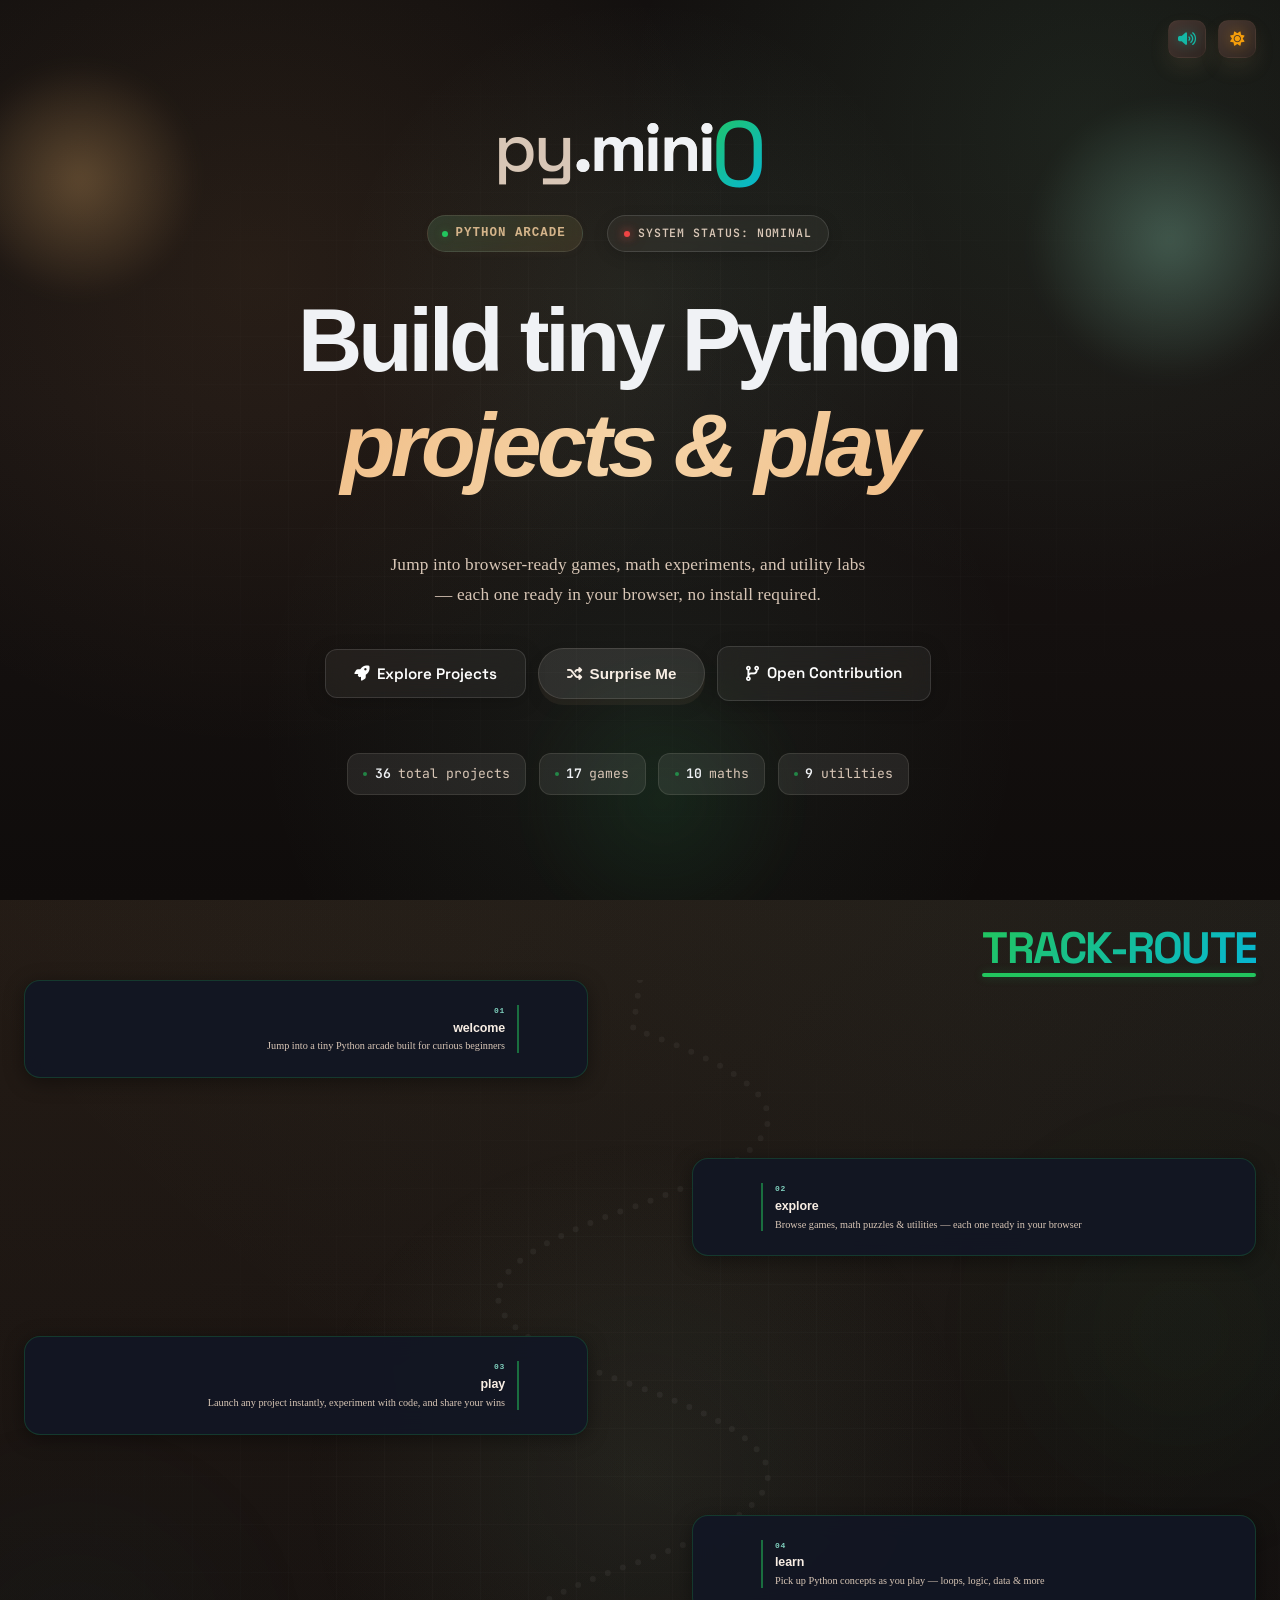
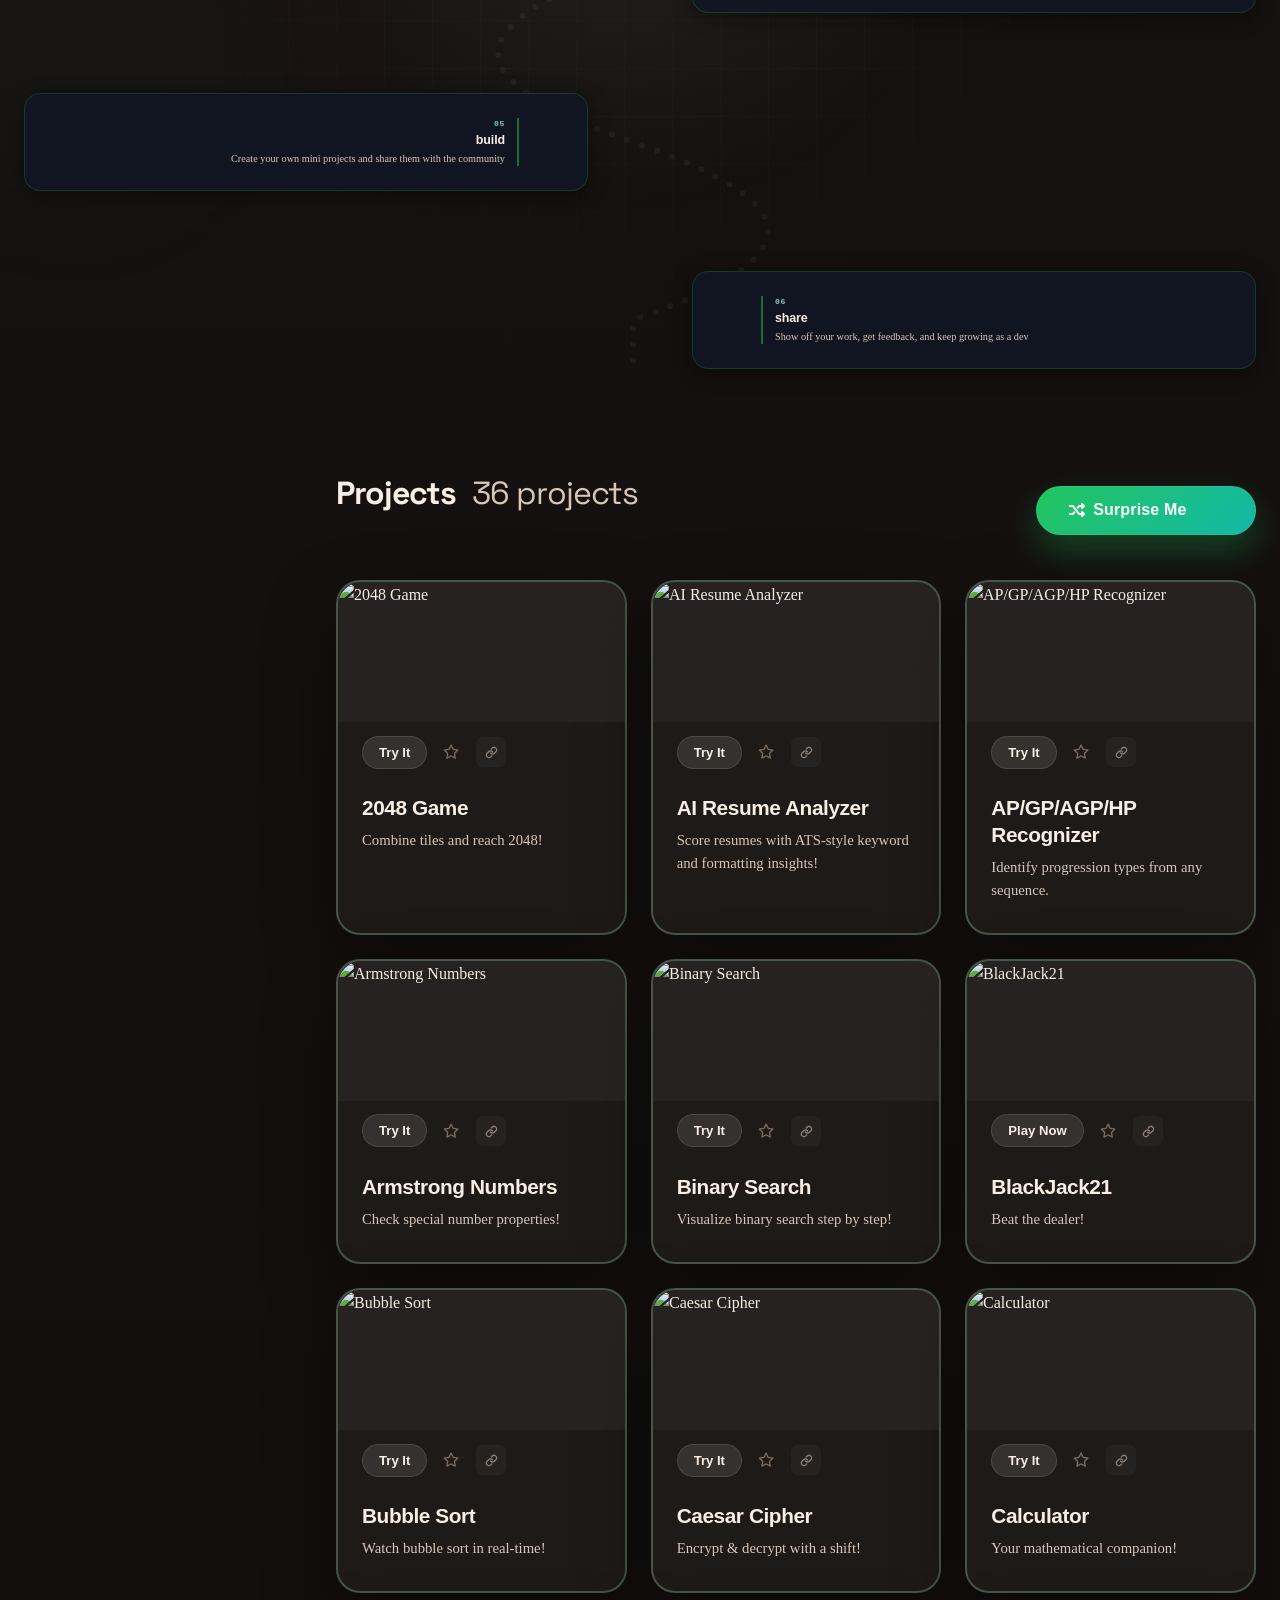
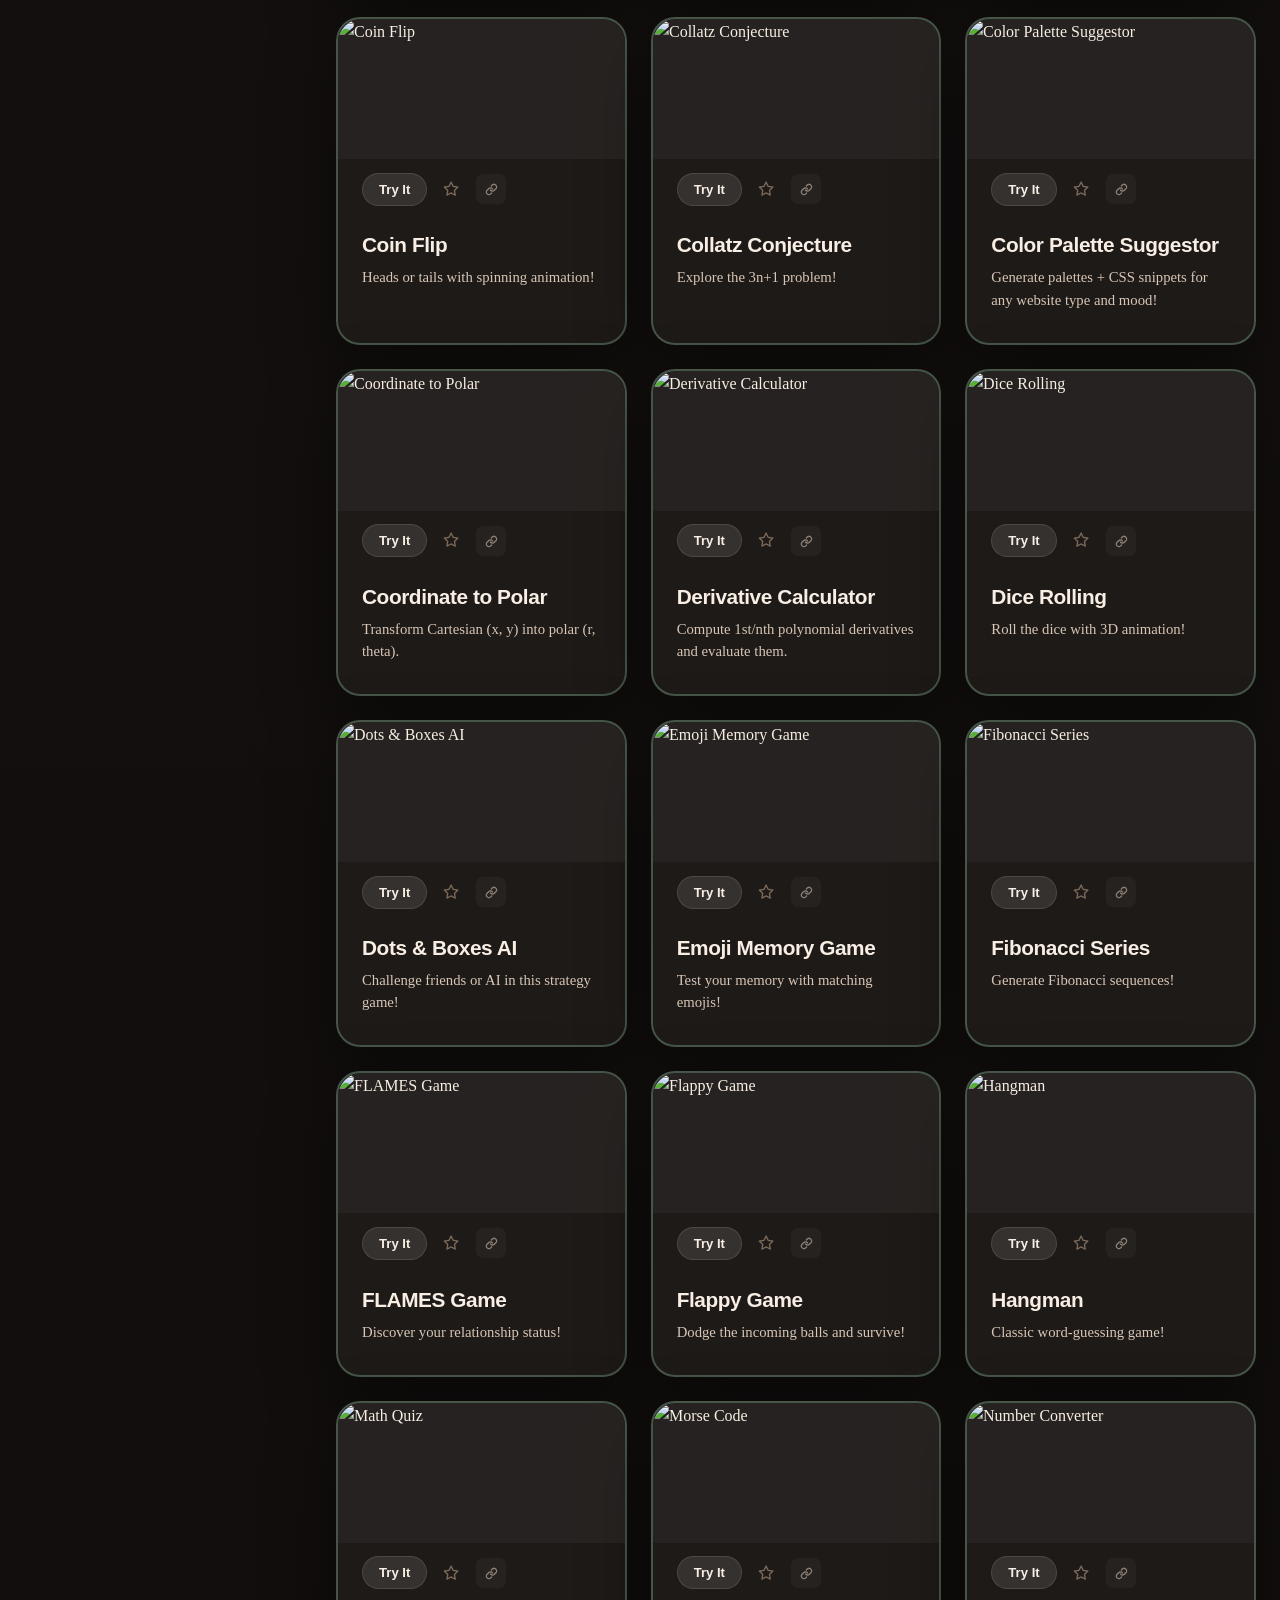
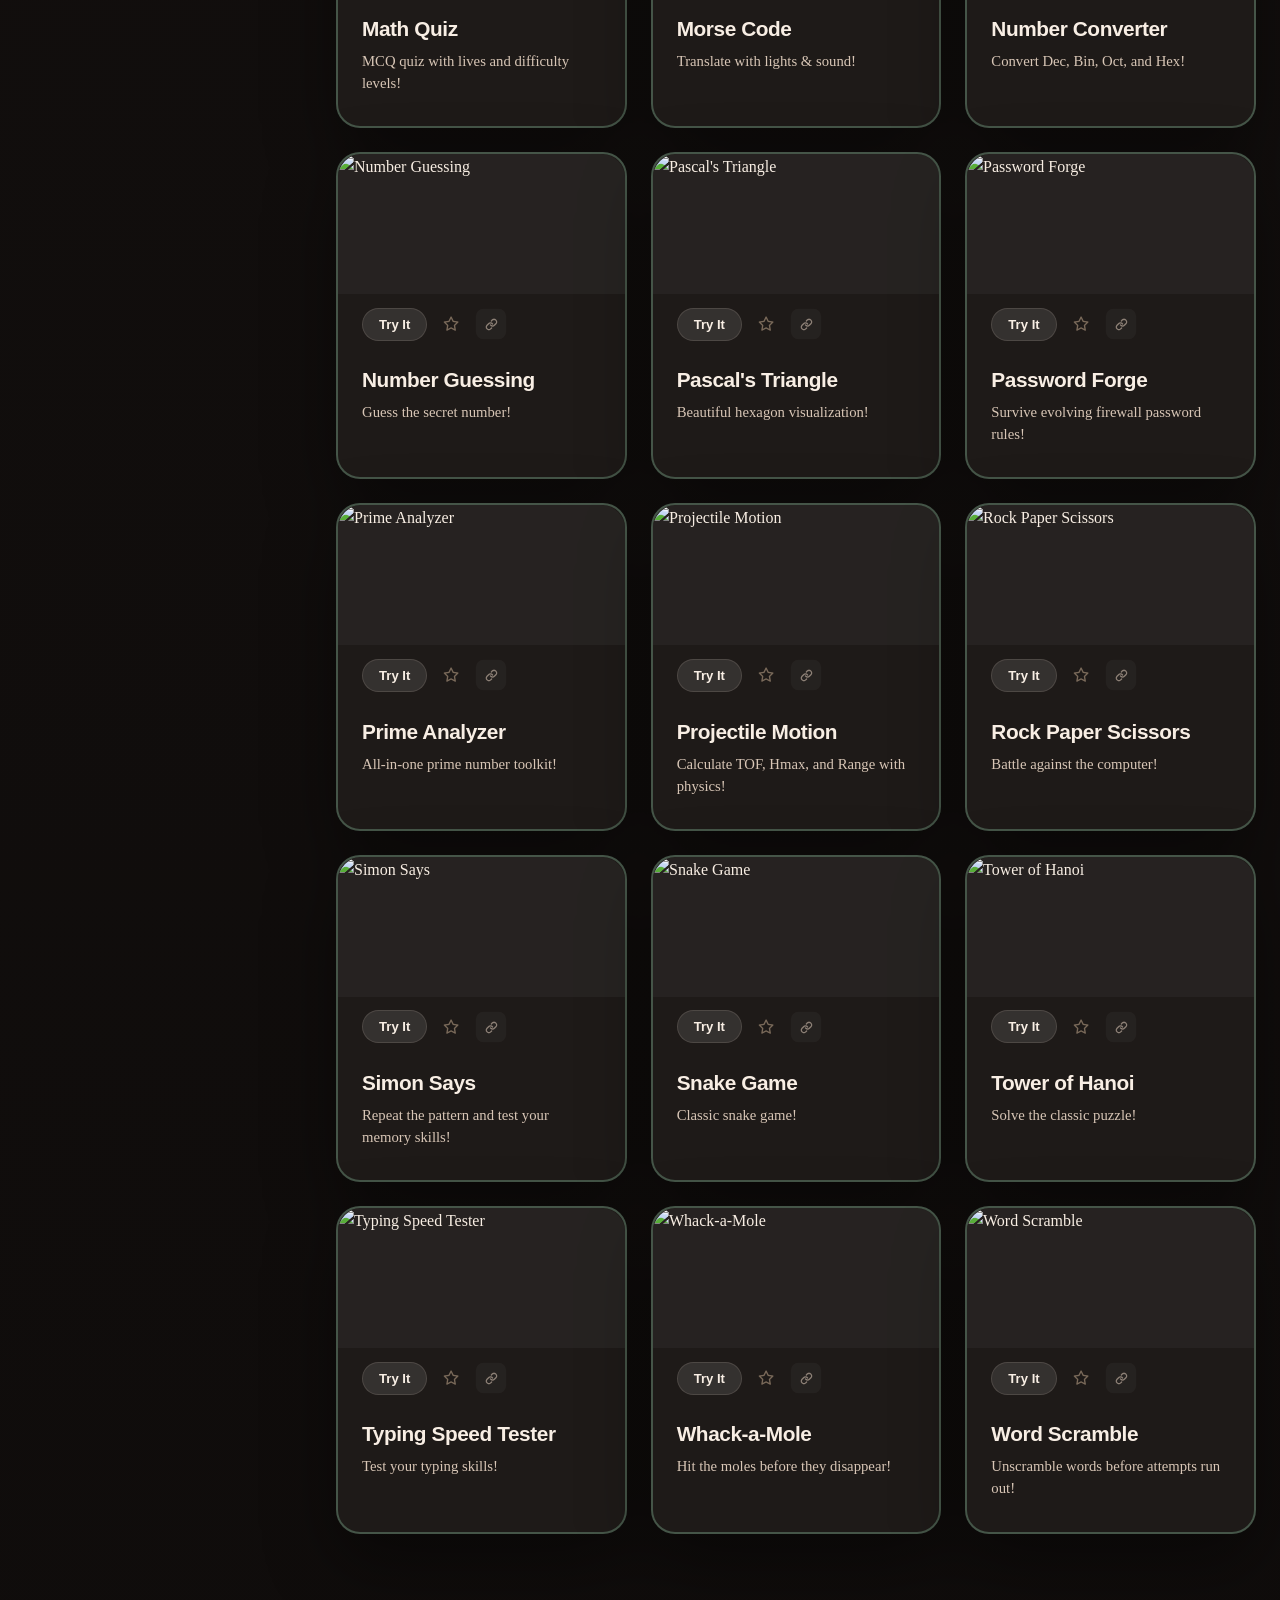
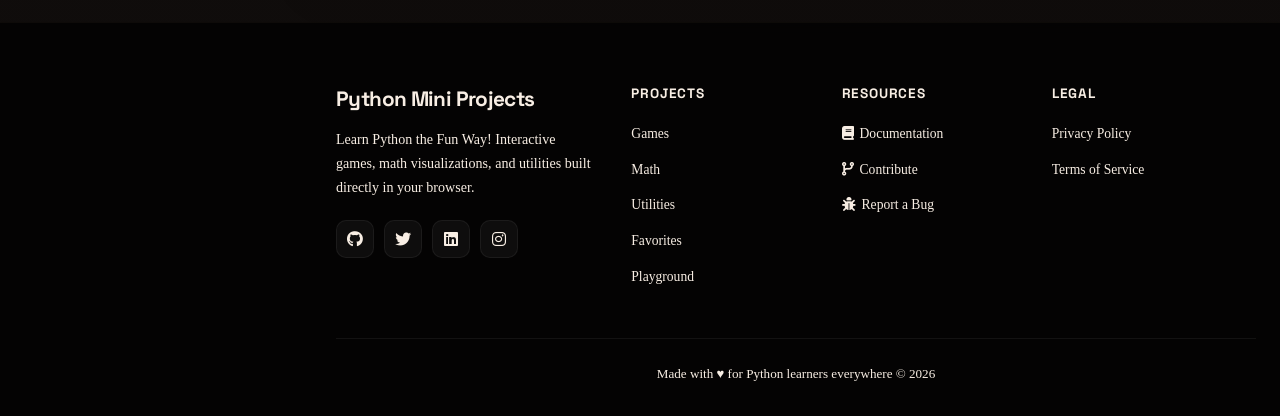
==== commit 04119fc1: "Merge pull request #840 from samarthchawla2005/fix/theme-toggle-icons Fix : Correct Theme Toggle But" ====
--- a/web-app/index.html
+++ b/web-app/index.html
@@ -341,7 +341,7 @@
         <i class="fas fa-volume-up"></i>
       </button>
       <button aria-label="Switch theme" class="theme-toggle" id="themeToggle" type="button">
-        <i class="fas fa-moon"></i>
+        <i class="fas fa-sun"></i>
       </button>
     </div>
   </div>
@@ -353,7 +353,7 @@
     <i class="fas fa-volume-up"></i>
   </button>
   <button aria-label="Switch theme" class="hero-control-btn theme-toggle" id="heroThemeToggle" type="button">
-    <i class="fas fa-moon"></i>
+    <i class="fas fa-sun"></i>
   </button>
 </div>
 
@@ -598,8 +598,9 @@
 <!-- ── Project Modal ─────────────────────────────────────────── -->
 <div aria-hidden="true" aria-labelledby="modalDialogTitle" aria-modal="true" class="modal" id="projectModal" role="dialog">
   <div class="modal-content">
-    <h2 class="modal-dialog-title visually-hidden" id="modalDialogTitle" tabindex="-1">Interactive project</h2>
-    <button aria-label="Close project dialog" class="modal-close" id="modalClose" type="button">&times;</button>
+    <div class="modal-header">
+      <button aria-label="Close project dialog" class="modal-close" id="modalClose" type="button">&times;</button>
+    </div>
     <div id="modalBody"></div>
   </div>
 </div>
@@ -708,6 +709,15 @@
       Press <kbd>Ctrl</kbd><span>+</span><kbd>K</kbd> to focus search
     </div>      
 
+<!-- Info Modal Popup -->
+<div id="infoModalOverlay" class="info-modal-overlay">
+  <div class="info-modal-content">
+    <button class="info-modal-close" id="infoModalClose">&times;</button>
+    <h3 id="infoModalTitle">How to Play</h3>
+    <ul id="infoModalList"></ul>
+    <button class="info-modal-btn" id="infoModalGotIt">Got it</button>
+  </div>
+</div>
 
 </body>
 </html>
--- a/web-app/css/styles.css
+++ b/web-app/css/styles.css
@@ -436,7 +436,7 @@
 /* Sidebar Controls bounce */
 .sidebar-controls button {
   position: relative;
-  transition: all var(--duration-fast) ease;
+  transition: all var(--duration-fast) ease-in;
 }
 .sidebar-controls button i {
   transition: transform var(--duration-fast) cubic-bezier(0.34, 1.56, 0.64, 1);
@@ -452,7 +452,7 @@
   width: 20px;
   height: 20px;
   color: var(--text-tertiary);
-  transition: all var(--duration-fast) ease;
+  transition: all var(--duration-fast) ease-in;
 }
 
 .sidebar-menu .sidebar-tab:hover .sidebar-icon,
@@ -483,7 +483,7 @@
 .sidebar-controls .theme-toggle {
   flex: 1;
   height: 40px;
-  border-radius: 10px;
+  border-radius: 12px;
   background: var(--bg-glass);
   border: 1px solid var(--border);
   color: var(--text-secondary);
@@ -557,7 +557,7 @@
   justify-content: center;
   cursor: pointer;
   box-shadow: var(--shadow-sm);
-  transition: all var(--duration-fast) ease;
+  transition: all var(--duration-fast) ease-in;
 }
 
 [data-theme='light'] .hero-control-btn {
@@ -573,10 +573,10 @@
 }
 
 .hero-control-btn i {
-  transition: transform var(--duration-fast) cubic-bezier(0.34, 1.56, 0.64, 1);
+  transition: transform var(--duration-fast) ease-in;
 }
 .hero-control-btn:hover i {
-  transform: scale(1.18) rotate(8deg);
+  transform: scale(1.18);
 }
 
 /* Hide controls when sidebar is visible */
@@ -715,7 +715,7 @@
 .sound-toggle i {
   color: #14b8a6; /* Neon Teal */
   filter: drop-shadow(0 0 6px rgba(20, 184, 166, 0.45));
-  transition: all var(--duration-fast) ease;
+  transition: all var(--duration-fast) ease-in;
 }
 
 .sound-toggle.muted i,
@@ -801,7 +801,7 @@
   display: flex;
   align-items: center;
   justify-content: center;
-  transition: all var(--duration-fast) ease;
+  transition: all var(--duration-fast) ease-in;
 }
 
 .sound-toggle:hover,
@@ -2887,7 +2887,7 @@
   }
 }
 
-..modal-close {
+.modal-close {
     position: absolute;
     top: 1rem;
     right: 1rem;
@@ -5317,3 +5317,143 @@
     max-width: 100% !important;
     overflow-x: hidden !important;
 }
+
+/* Modal Header*/
+.modal-header {
+    display: flex;
+    justify-content: flex-end;
+    padding: 16px 20px 0;
+}
+
+/* Info Button */
+.modal-info {
+    width: 36px;
+    height: 36px;
+    border-radius: 50%;
+    background: var(--accent-soft);
+    border: 1px solid var(--border-accent);
+    color: var(--accent);
+    font-size: 1.2rem;
+    cursor: pointer;
+    transition: all 0.2s ease;
+    display: flex;
+    align-items: center;
+    justify-content: center;
+}
+
+.modal-info:hover {
+    background: var(--accent);
+    color: white;
+    transform: scale(1.05);
+}
+
+/* Close Button */
+.modal-close {
+    width: 36px;
+    height: 36px;
+    border-radius: 50%;
+    background: var(--bg-glass);
+    border: 1px solid var(--border);
+    color: var(--text-secondary);
+    font-size: 1.2rem;
+    cursor: pointer;
+    display: flex;
+    align-items: center;
+    justify-content: center;
+}
+
+.modal-close:hover {
+    background: rgba(239, 68, 68, 0.15);
+    color: var(--danger);
+    border-color: rgba(239, 68, 68, 0.3);
+}
+
+/* Info Modal Popup */
+.info-modal-overlay {
+    position: fixed;
+    top: 0;
+    left: 0;
+    width: 100%;
+    height: 100%;
+    background: rgba(0, 0, 0, 0.7);
+    backdrop-filter: blur(8px);
+    z-index: 2002;
+    display: flex;
+    align-items: center;
+    justify-content: center;
+    visibility: hidden;
+    opacity: 0;
+    transition: all 0.2s ease;
+}
+
+.info-modal-overlay.active {
+    visibility: visible;
+    opacity: 1;
+}
+
+.info-modal-content {
+    background: var(--surface);
+    border: 1px solid var(--border);
+    border-radius: 24px;
+    padding: 32px;
+    max-width: 400px;
+    width: 90%;
+    text-align: center;
+    transform: scale(0.9);
+    transition: transform 0.2s ease;
+}
+
+.info-modal-overlay.active .info-modal-content {
+    transform: scale(1);
+}
+
+.info-modal-close {
+    float: right;
+    background: none;
+    border: none;
+    font-size: 24px;
+    cursor: pointer;
+    color: var(--text-secondary);
+}
+
+.info-modal-content h3 {
+    margin-top: 0;
+    margin-bottom: 20px;
+}
+
+.info-modal-content ul {
+    text-align: left;
+    margin: 20px 0;
+    padding-left: 20px;
+}
+
+.info-modal-content li {
+    margin: 10px 0;
+    color: var(--text-secondary);
+    line-height: 1.5;
+}
+
+.info-modal-btn {
+    background: var(--accent);
+    color: white;
+    border: none;
+    padding: 10px 24px;
+    border-radius: 30px;
+    cursor: pointer;
+    font-weight: bold;
+    margin-top: 10px;
+}
+
+.inline-info-btn {
+    background: none;
+    border: none;
+    font-size: 1.2rem;
+    cursor: pointer;
+    color: var(--accent);
+    margin-left: 10px;
+    transition: transform 0.2s ease;
+}
+
+.inline-info-btn:hover {
+    transform: scale(1.1);
+}
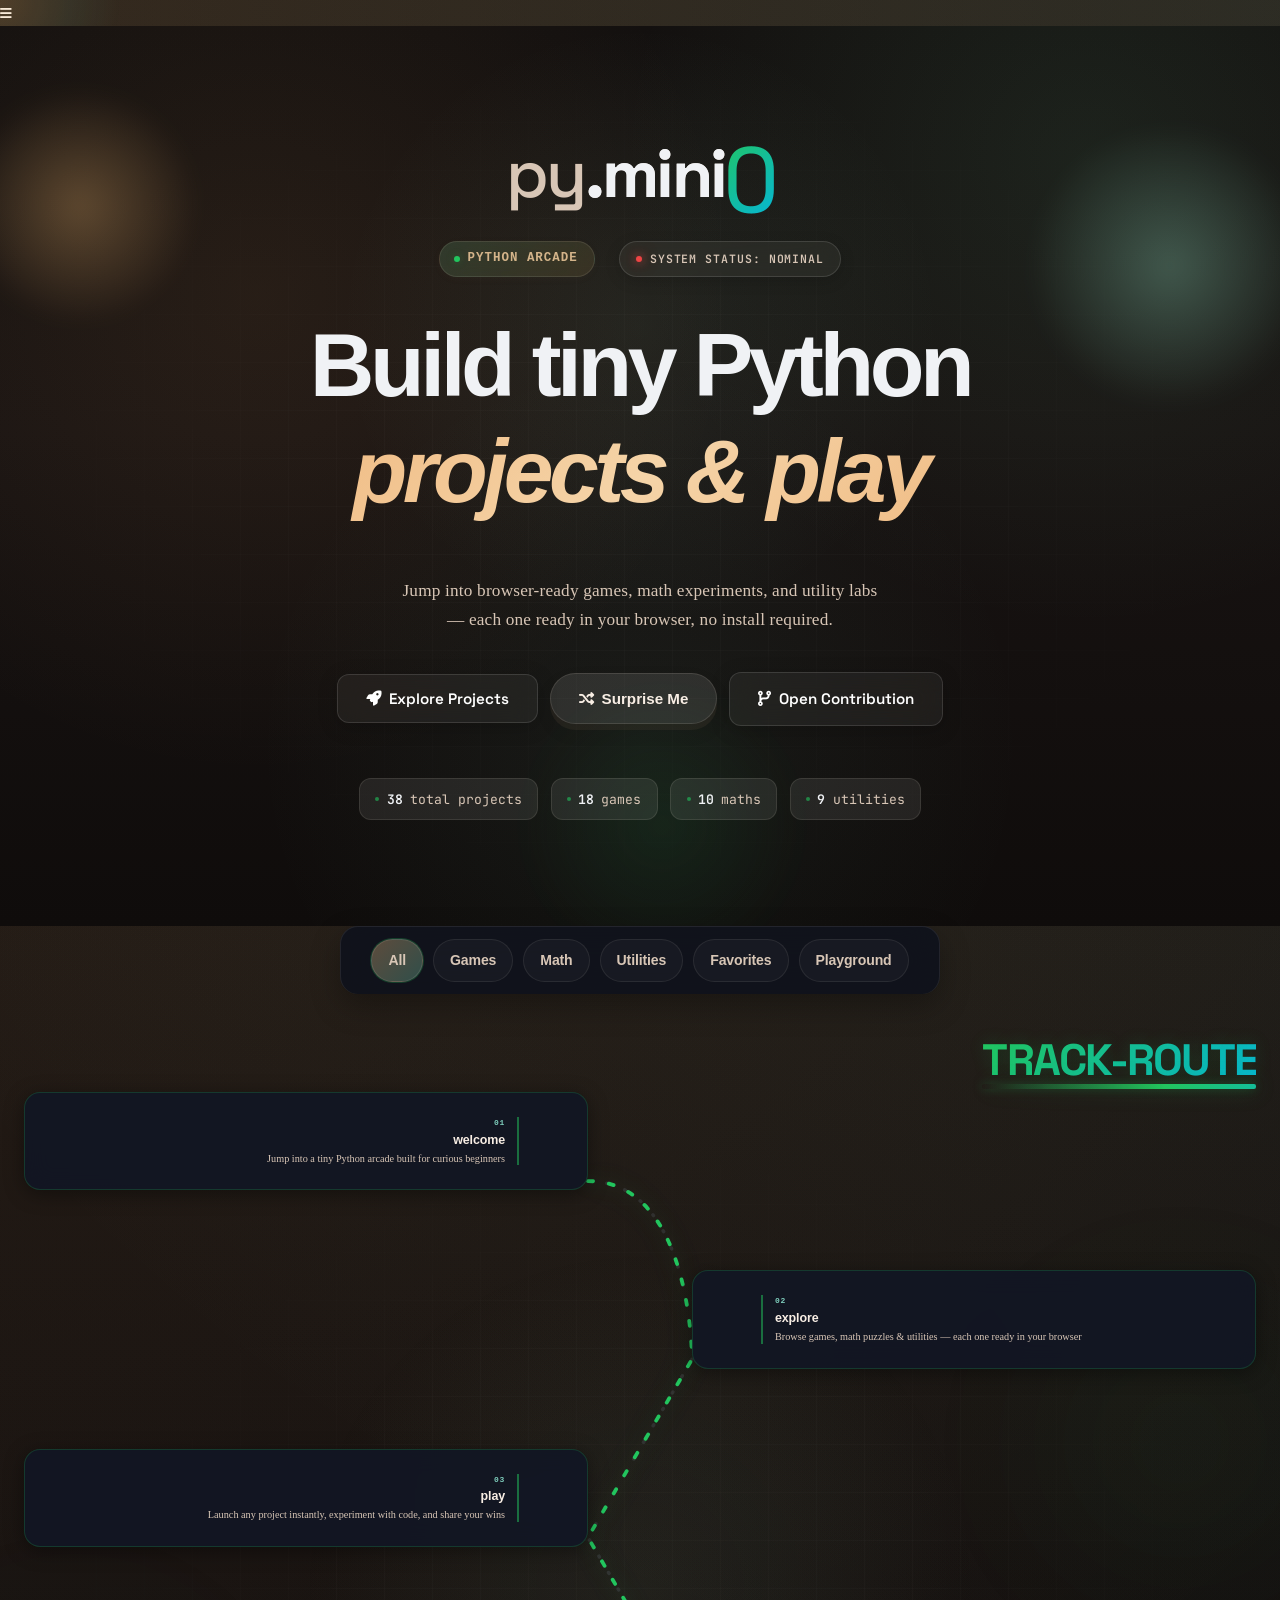
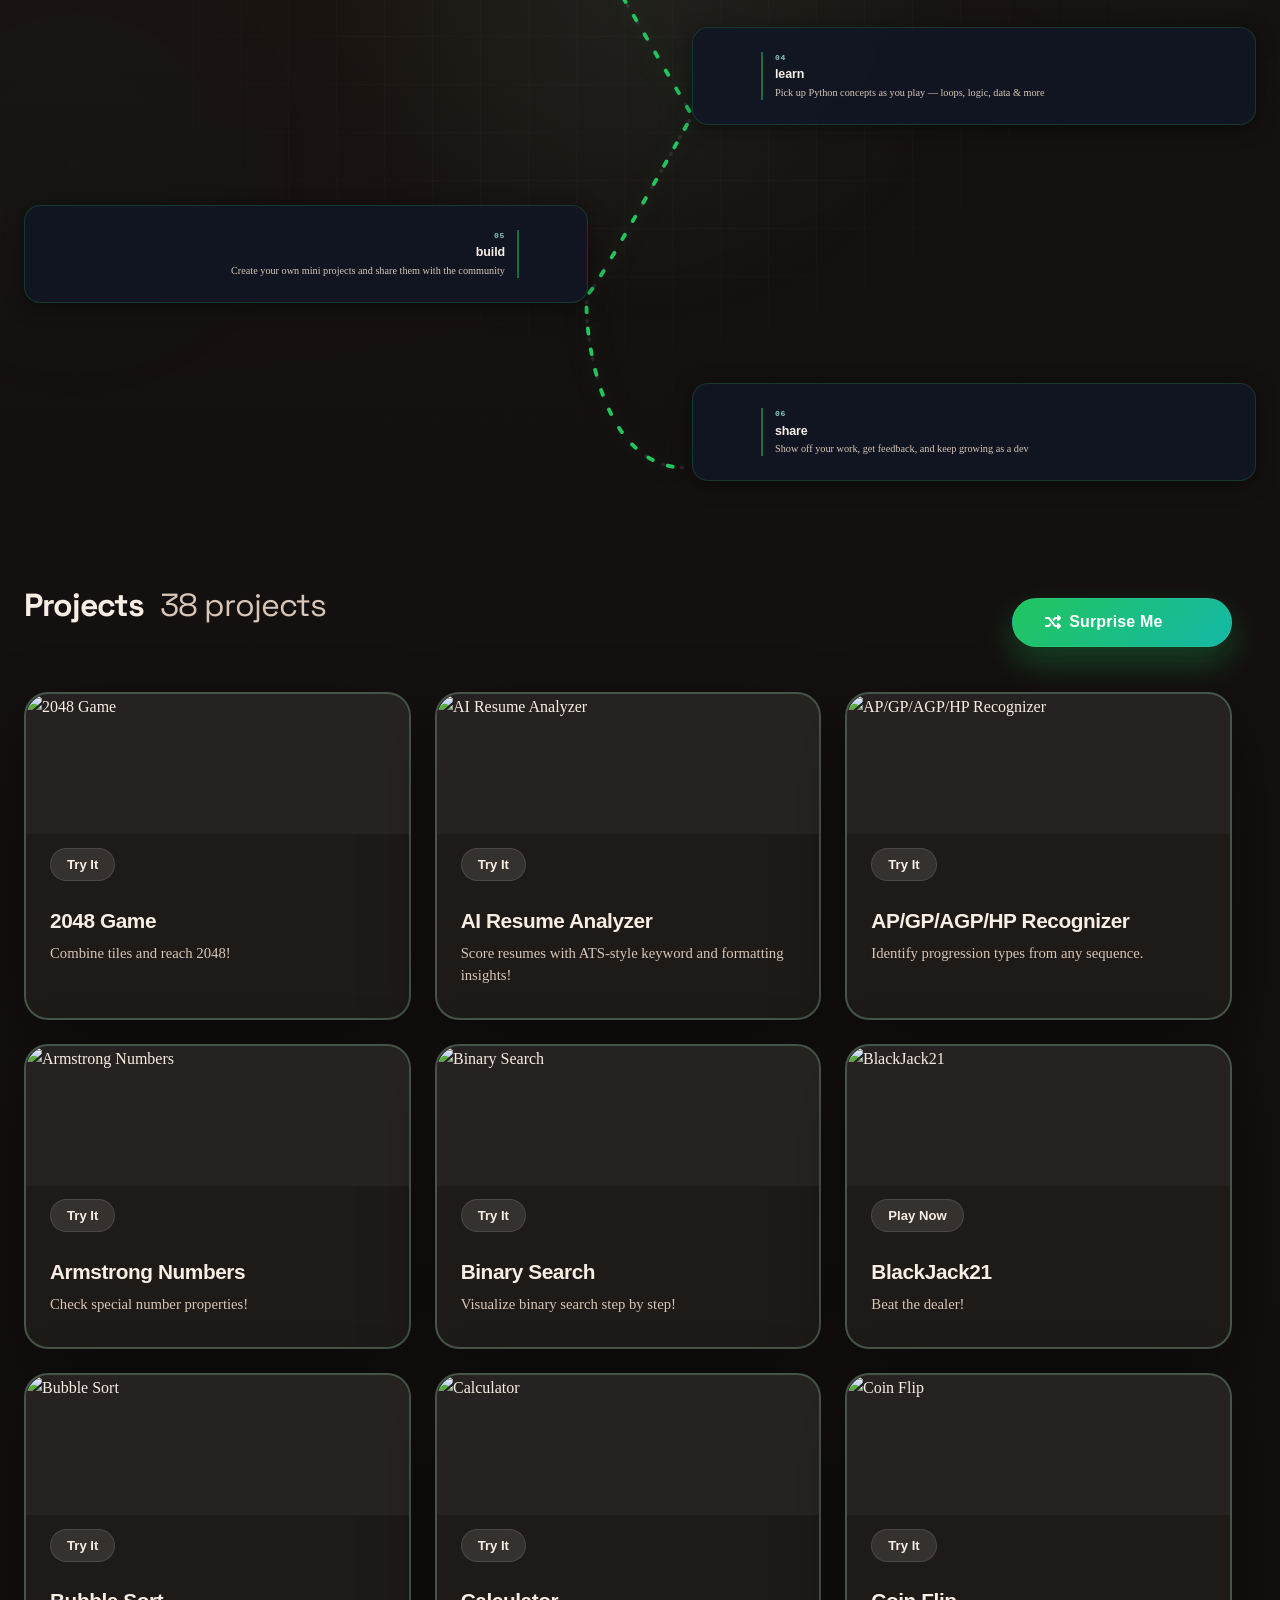
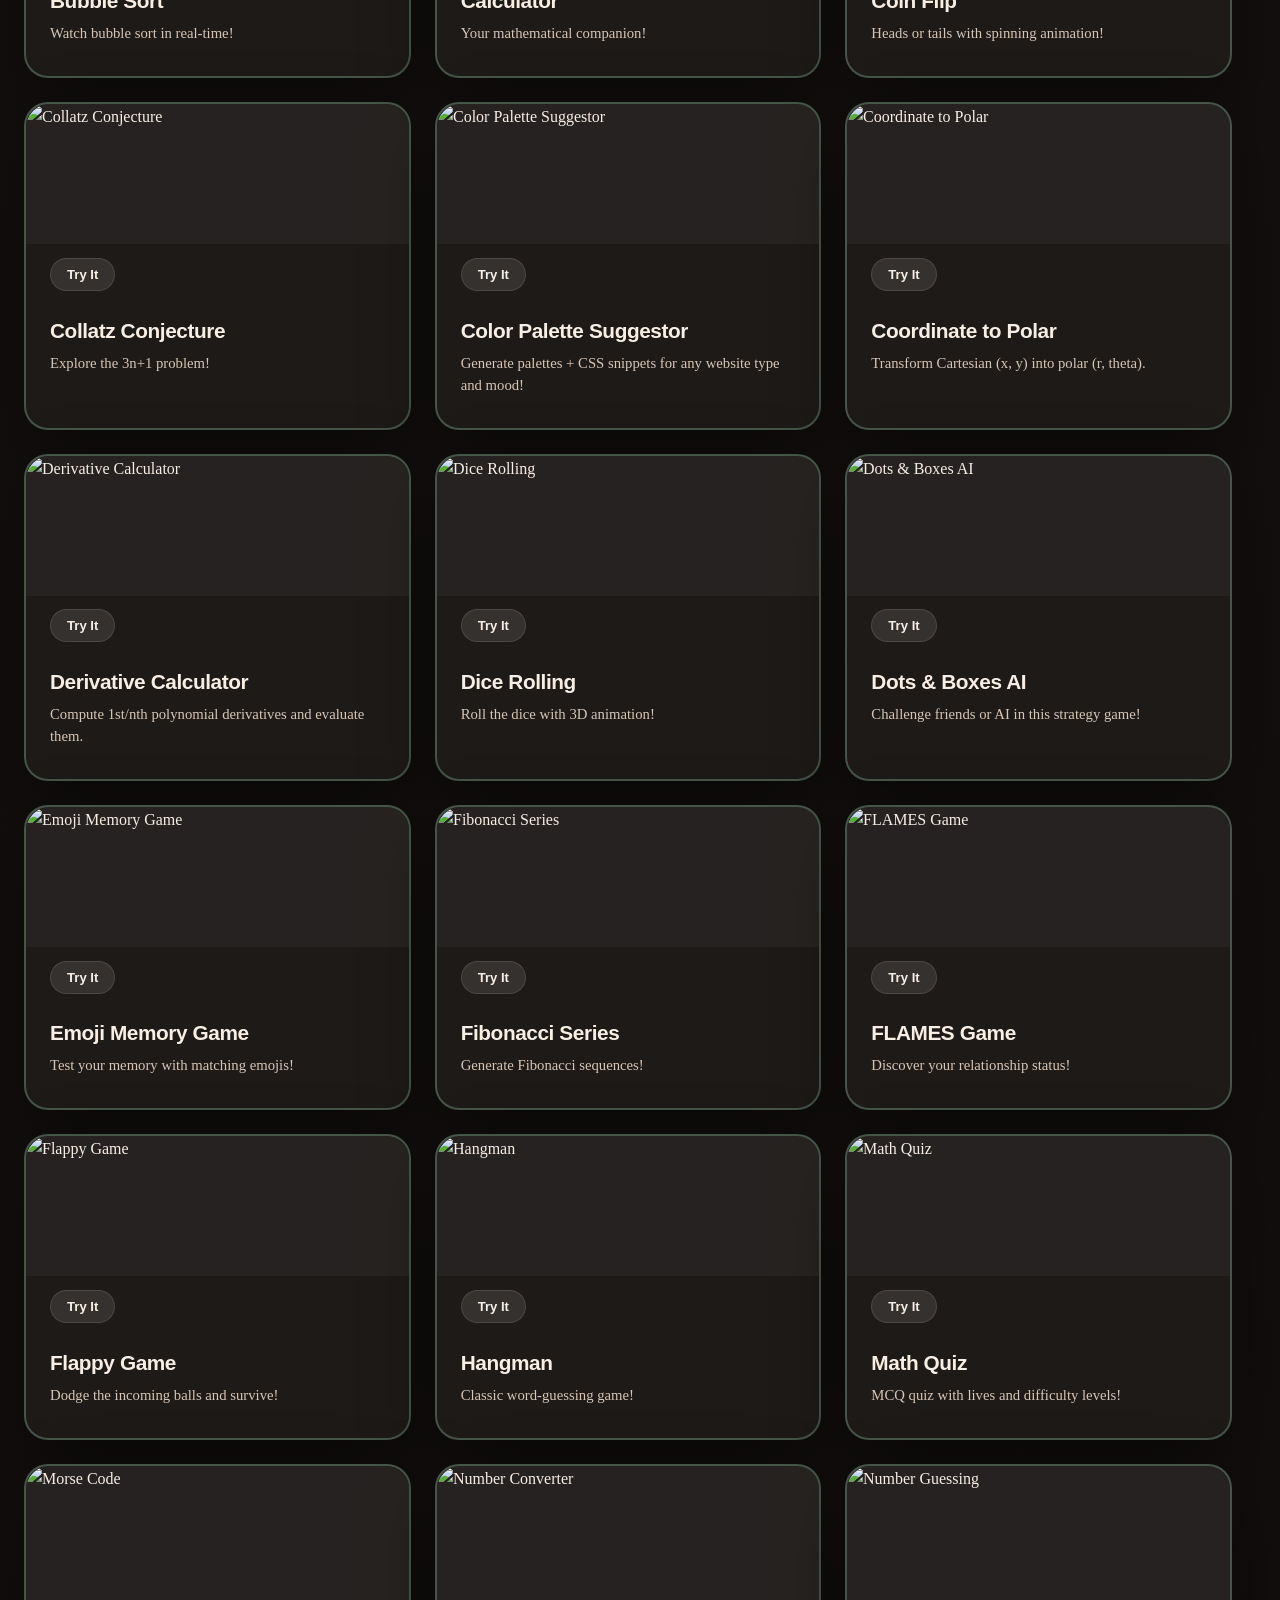
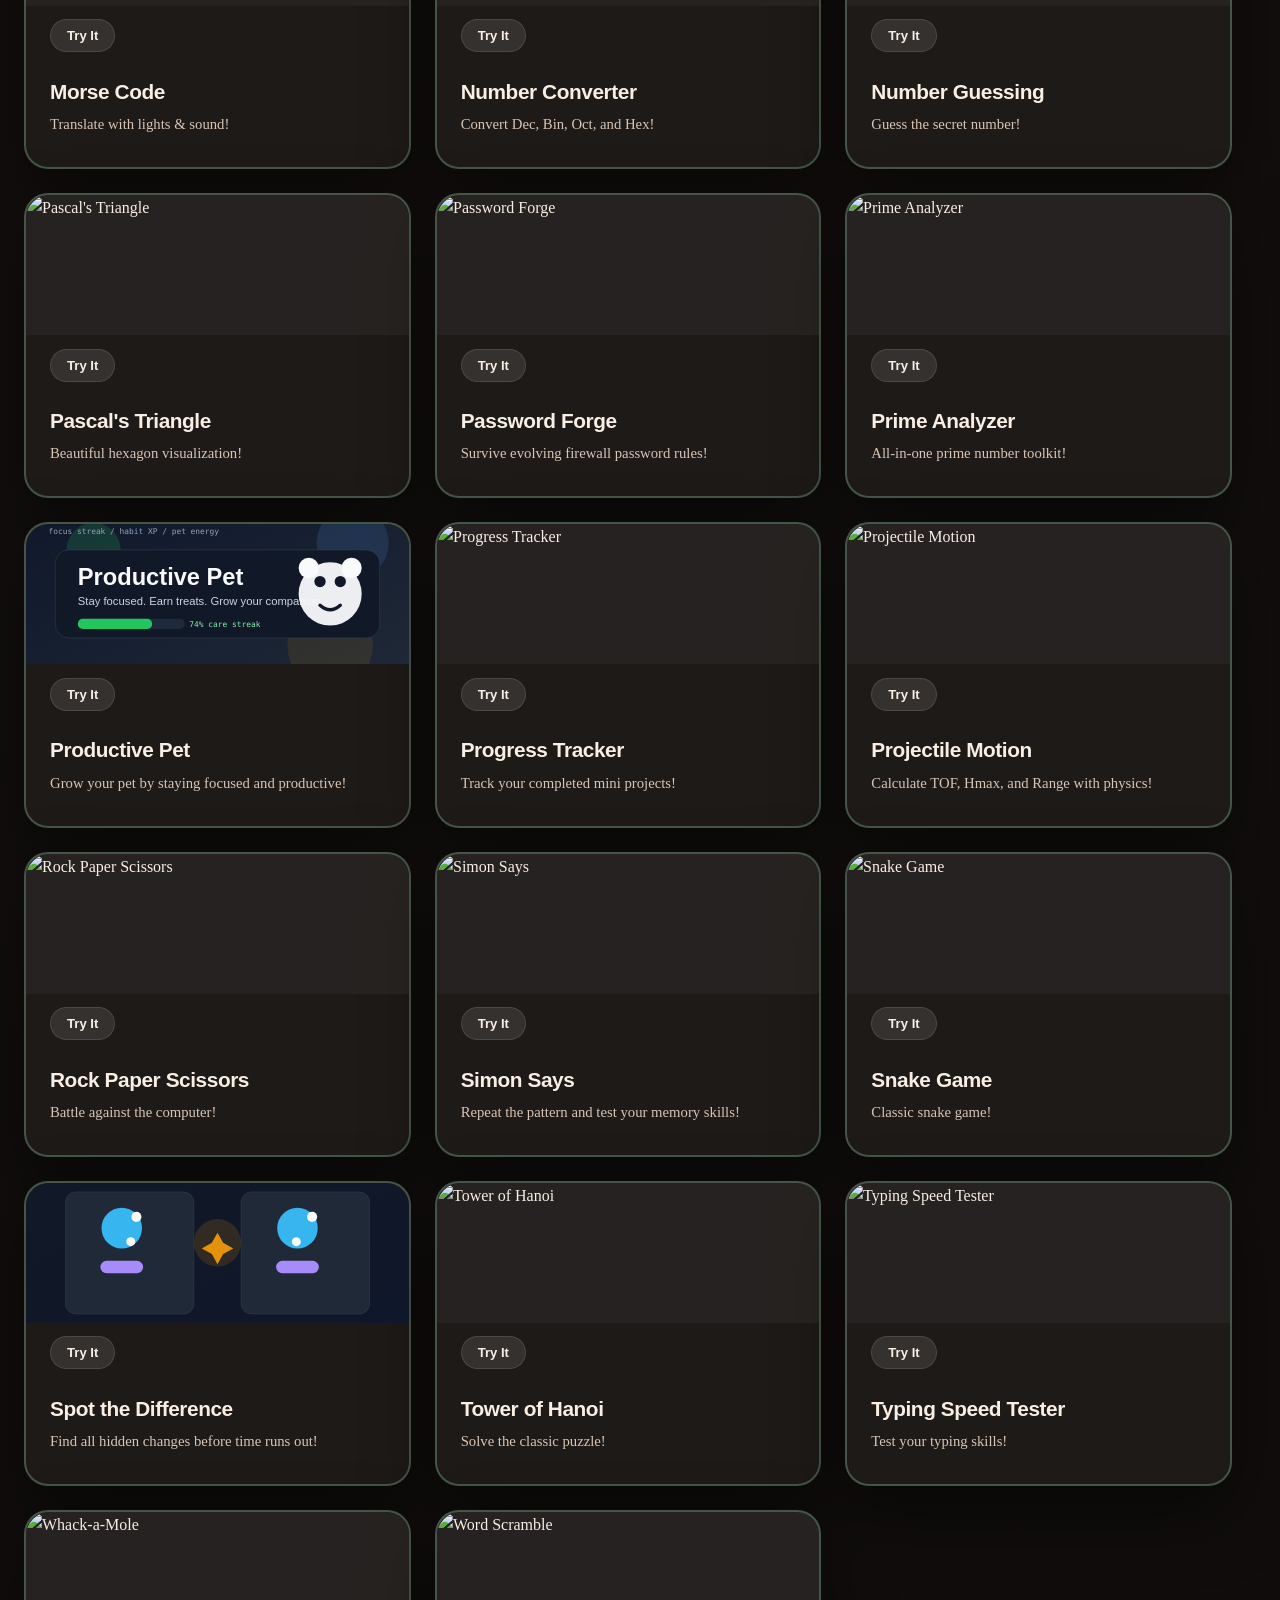
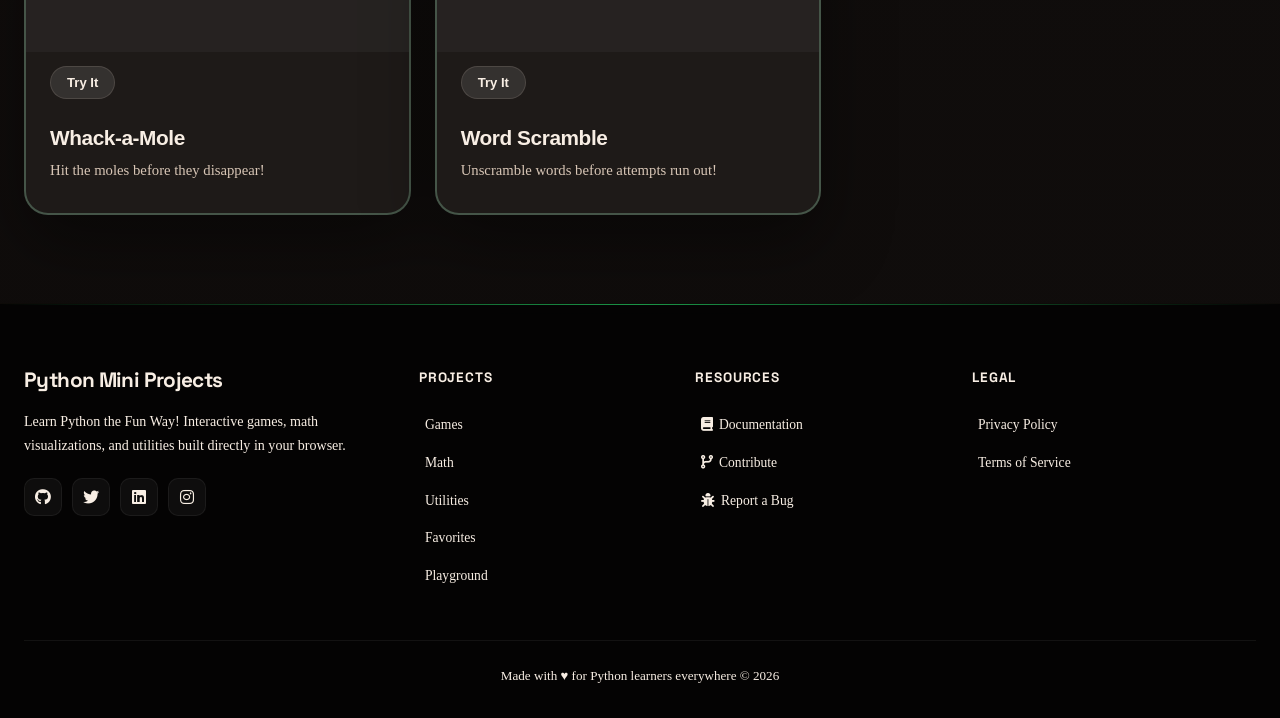
==== commit c39d2336: "Merge branch 'main' into fix/morse-whitespace-handling" ====
--- a/web-app/index.html
+++ b/web-app/index.html
@@ -18,15 +18,102 @@
 <link href="css/styles.css" rel="stylesheet"/>
 <link href="https://cdnjs.cloudflare.com/ajax/libs/font-awesome/6.4.0/css/all.min.css" rel="stylesheet"/>
 </head>
-<body>
+<body class="sidebar-active">
+
+<!-- Scroll Progress Bar -->
+<div id="scrollProgressContainer" aria-label="Page scroll progress">
+  <div id="scrollProgressBar"></div>
+</div>
+
 <a class="skip-link" href="#main-content">Skip to main content</a>
 
 <!-- Cursor Glow -->
 <div aria-hidden="true" class="cursor-glow" id="cursorGlow"></div>
+<!-- Navigation -->
+<nav aria-label="Primary" class="navbar" id="mainNavbar">
+<div class="nav-island">
+<!-- LEFT -->
+<div class="navbar-brand">
+<a class="logo-wrap" href="#">
+<!-- LOGO IMAGE -->
+<img alt="PyMini Logo" class="navbar-logo" src="assets/favicon.svg"/>
+<!-- TEXT -->
+<div class="logo-text">
+    <span class="logo-py">py</span>
+    <span class="logo-mini">.mini</span>
+    <span class="logo-parens">()</span>
+</div>
+<!-- SMALL TAGLINE -->
+<span class="logo-tagline">
+    games, math &amp; terminal toys
+</span>
+</a>
+</div>
+<!-- CENTER SEARCH -->
+<div class="search-box">
+<i class="fas fa-search"></i>
+<input aria-label="Search projects" id="navSearchInput" placeholder="Search projects or games..." type="text"/>
+</div>
+<!-- HAMBURGER TOGGLE (mobile) -->
+<button type="button" class="mobile-menu-toggle" id="mobileMenuToggle" aria-label="Toggle navigation menu" aria-expanded="false">
+<i class="fas fa-bars"></i>
+</button>
+<!-- RIGHT -->
+<div class="nav-controls" id="navControls">
+    <button aria-label="Mute sounds" class="sound-toggle" id="soundToggle" type="button">
+        <i class="fas fa-volume-up"></i>
+    </button>
+    <button aria-label="Switch theme" class="theme-toggle" id="themeToggle" type="button">
+        <i class="fas fa-moon"></i>
+    </button>
+</div>
+</div>
+</nav>
+<main id="main-content" tabindex="-1">
+    <section class="hero-section" aria-label="Welcome">
+        <canvas aria-hidden="true" id="boardCanvas"></canvas>
+        <div class="hero-background"></div>
+        <div aria-hidden="true" class="hero-orb hero-orb-one"></div>
+        <div aria-hidden="true" class="hero-orb hero-orb-two"></div>
+        <div aria-hidden="true" class="hero-code-snippets">
+            <div class="code-snippet snippet-one">for project in library: launch(project)</div>
+            <div class="code-snippet snippet-two">score = accuracy * focus</div>
+            <div class="code-snippet snippet-three">challenge = "typing-speed-tester"</div>
+            <div class="code-snippet snippet-four">print("tiny arcade, huge learning energy")</div>
+            <div class="code-snippet snippet-five">if curiosity &gt; 0: launch_random()</div>
+            <div class="code-snippet snippet-six">favorite_projects.append("math-quiz")</div>
+        </div>
+        <div class="container">
+            <div class="hero-shell">
+                <div class="hero-content">
+                <div class="hero-kicker">Python arcade for curious beginners</div>
+                <div class="hero-title-wrapper">
+                    <h1 class="hero-title">
+                        <span class="hero-title-line">build tiny python projects</span>
+                        <span class="hero-title-line hero-title-accent">and play in a playful coding aracade</span>
+                    </h1>
+                    <div aria-hidden="true" class="python-orbit">
+                        <div class="python-orbiter">
+                            <span class="python-logo">🐍</span>
+                        </div>
+                    </div>
+                </div>
+                <p class="hero-subtitle">Jump into browser-ready games, math experiments, and utility labs that feel rewarding from the first click.</p>
+                <p class="hero-search-note">Press <kbd>Ctrl</kbd> + <kbd>K</kbd> to focus search.</p>
+
+                <div aria-live="polite" class="hero-typing">
+                    <span class="typing-label">Now loading:</span>
+                    <span class="typing-text" id="heroTypewriter">typing speed drills</span>
+                </div>
+                <div class="hero-meta">
+                    <span><strong id="heroProjectCount">0</strong> total projects</span>
+                    <span><strong id="heroGameCount">0</strong> games</span>
+                    <span><strong id="heroUtilityCount">0</strong> utilities</span>
+                </div>
 
 <!-- Mobile Sidebar Toggle -->
 <button type="button" class="mobile-sidebar-toggle" id="mobileSidebarToggle" aria-label="Toggle sidebar menu" aria-expanded="false">
-  <i class="fas fa-bars"></i>
+  <i class="fas fa-bars" aria-hidden="true"></i>
 </button>
 
 <!-- ── PRIMARY SIDEBAR DOCK ──────────────────────────────────── -->
@@ -46,9 +133,9 @@
 
   <div class="sidebar-search">
     <div class="search-box" style="position:relative">
-      <i class="fas fa-search"></i>
-      <input aria-label="Search projects" id="searchInput" placeholder="Search projects or tags..." type="text"/>
-      <div class="search-dropdown" id="searchDropdown">
+      <i class="fas fa-search" aria-hidden="true"></i>
+      <input aria-label="Search projects" id="searchInput" placeholder="Search projects or tags..." type="text" role="combobox" aria-autocomplete="list" aria-controls="resultsList" aria-expanded="false"/>
+      <div class="search-dropdown" id="searchDropdown" aria-live="polite">
         <div class="dropdown-content" id="searchDropdownContent">
           <div class="search-loader" id="searchLoader" style="display:none"><div class="spinner"></div></div>
           <div class="recent-searches-section" id="recentSearchesSection">
@@ -57,14 +144,13 @@
           </div>
           <div class="results-section" id="resultsSection" style="display:none">
             <div class="dropdown-section-title">Projects</div>
-            <div class="dropdown-list" id="resultsList"></div>
+            <div class="dropdown-list" id="resultsList" role="listbox"></div>
           </div>
           <div class="tips-section" id="tipsSection">
             <p><strong>Search tips</strong></p>
             <ul>
               <li>Type a project name — <code>snake</code>, <code>quiz</code></li>
               <li>Filter by tag — <code>game</code>, <code>math</code>, <code>utility</code></li>
-              <!-- <li>Press <code>Ctrl+K</code> to focus search</li> -->
             </ul>
           </div>
           <div class="no-results-message" id="noResultsMessage" style="display:none">No projects found. Try a different keyword.</div>
@@ -121,12 +207,7 @@
                         <h3>Calculator</h3>
                         <p>Your mathematical companion!</p>
                     </div>
-                    <div class="project-card" data-category="utilities" data-project="caesar-cipher" data-tags="utility,caesar,cipher,encryption,decryption">
-                        <img class="card-banner" src="assets/banners/caesar-cipher.jpg" alt="Caesar Cipher" loading="lazy">
-                        <div class="card-actions"><button class="btn-play">Try It</button></div>
-                        <h3>Caesar Cipher</h3>
-                        <p>Encrypt &amp; decrypt with a shift!</p>
-                    </div>
+
                     <div class="project-card" data-category="games" data-project="coin-flip" data-tags="game,random,animation,probability,heads,tails">
                         <img class="card-banner" src="assets/banners/coin-flip.jpg" alt="Coin Flip" loading="lazy">
                         <div class="card-actions"><button class="btn-play">Try It</button></div>
@@ -140,11 +221,17 @@
                         <p>Explore the 3n+1 problem!</p>
                     </div>
                     <div class="project-card" data-category="utilities" data-project="color-palette" data-tags="utility,color,palette,css,design,theme,website">
-                        <img class="card-banner" src="assets/banners/color-palette.jpg" alt="Color Palette Suggestor" loading="lazy">
-                        <div class="card-actions"><button class="btn-play">Try It</button></div>
-                        <h3>Color Palette Suggestor</h3>
-                        <p>Generate palettes + CSS snippets for any website type and mood!</p>
-                    </div>
+                    <img class="card-banner" src="assets/banners/color-palette.jpg" alt="Color Palette Suggestor" loading="lazy">
+                    <div class="card-actions"><button class="btn-play">Try It</button></div>
+                    <h3>Color Palette Suggestor</h3>
+                    <p>Generate palettes + CSS snippets for any website type and mood!</p>
+                </div>
+                <div class="project-card" data-category="tracker" data-project="progress-tracker" data-tags="utility,tracker,progress,learning,projects">
+                 <img class="card-banner" src="assets/banners/progress-tracker.svg" alt="Progress Tracker" loading="lazy">
+                    <div class="card-actions"><button class="btn-play">Try It</button></div>
+                    <h3>Progress Tracker</h3>
+                    <p>Track your completed mini projects!</p>
+                </div>
                     <div class="project-card" data-category="utilities" data-project="resume-analyzer" data-tags="utility,resume,ats,career,analysis,keywords">
                       <img class="card-banner" src="assets/banners/resume-analyzer.jpg" alt="AI Resume Analyzer" loading="lazy">
                       <div class="card-actions"><button class="btn-play">Try It</button></div>
@@ -223,6 +310,12 @@
                         <h3>Number Converter</h3>
                         <p>Convert Dec, Bin, Oct, and Hex!</p>
                     </div>
+                      <div class="project-card" data-category="utilities" data-project="productive-pet" data-tags="utility,pet,productivity,habit,focus">
+                        <img class="card-banner" src="assets/banners/productive-pet.svg" alt="Productive Pet" loading="lazy">
+                        <div class="card-actions"><button class="btn-play">Try It</button></div>
+                        <h3>Productive Pet</h3>
+                        <p>Grow your pet by staying focused and productive!</p>
+                      </div>
                     <div class="project-card" data-category="games" data-project="number-guessing" data-tags="game,logic,loops,conditional">
                         <img class="card-banner" src="assets/banners/number-guessing.jpg" alt="Number Guessing" loading="lazy">
                         <div class="card-actions"><button class="btn-play">Try It</button></div>
@@ -295,6 +388,12 @@
                         <h3>Word Scramble</h3>
                         <p>Unscramble words before attempts run out!</p>
                     </div>
+                      <div class="project-card" data-category="games" data-project="spot-the-difference" data-tags="game,spot,difference,observation,puzzle">
+                        <img class="card-banner" src="assets/banners/spot-the-difference.svg" alt="Spot the Difference" loading="lazy">
+                        <div class="card-actions"><button class="btn-play">Try It</button></div>
+                        <h3>Spot the Difference</h3>
+                        <p>Find all hidden changes before time runs out!</p>
+                      </div>
                 </div>
 
                 <div id="emptyState" class="empty-state" style="display: none;">
@@ -337,11 +436,14 @@
 
   <div class="sidebar-footer">
     <div class="sidebar-controls">
-      <button aria-label="Mute sounds" class="sound-toggle" id="soundToggle" type="button">
-        <i class="fas fa-volume-up"></i>
-      </button>
-      <button aria-label="Switch theme" class="theme-toggle" id="themeToggle" type="button">
-        <i class="fas fa-sun"></i>
+      <button aria-label="Mute sound" class="sound-toggle" id="soundToggle" type="button">
+        <i class="fas fa-volume-up" aria-hidden="true"></i>
+      </button>
+      <button aria-label="Switch to light mode" class="theme-toggle" id="themeToggle" type="button">
+        <i class="fas fa-sun" aria-hidden="true"></i>
+      </button>
+      <button aria-label="Toggle Sidebar" class="collapse-sidebar-btn" id="sidebarCollapseBtn" type="button">
+        <i class="fas fa-chevron-left"></i>
       </button>
     </div>
   </div>
@@ -349,11 +451,11 @@
 
 
 <div class="hero-controls">
-  <button aria-label="Mute sounds" class="hero-control-btn sound-toggle" id="heroSoundToggle" type="button">
-    <i class="fas fa-volume-up"></i>
+  <button aria-label="Mute sound" class="hero-control-btn sound-toggle" id="heroSoundToggle" type="button">
+    <i class="fas fa-volume-up" aria-hidden="true"></i>
   </button>
-  <button aria-label="Switch theme" class="hero-control-btn theme-toggle" id="heroThemeToggle" type="button">
-    <i class="fas fa-sun"></i>
+  <button aria-label="Switch to light mode" class="hero-control-btn theme-toggle" id="heroThemeToggle" type="button">
+    <i class="fas fa-sun" aria-hidden="true"></i>
   </button>
 </div>
 
@@ -402,15 +504,15 @@
     <!-- ── Hero CTA Action Row ──────────────────────────────────────── -->
     <div class="hero-cta-row">
       <button class="btn-primary-hero" id="exploreBtn">
-        <i class="fas fa-rocket"></i>
+        <i class="fas fa-rocket" aria-hidden="true"></i>
         Explore Projects
       </button>
       <button class="btn-secondary-hero" id="randomProjectBtn">
-        <i class="fas fa-shuffle"></i>
+        <i class="fas fa-shuffle" aria-hidden="true"></i>
         Surprise Me
       </button>
       <a class="btn-contribution-hero" id="contributionBtn" href="https://github.com/steam-bell-92/python-mini-project/blob/main/CONTRIBUTING.md" target="_blank" rel="noopener noreferrer">
-        <i class="fas fa-code-branch"></i>
+        <i class="fas fa-code-branch" aria-hidden="true"></i>
         Open Contribution
       </a>
     </div>
@@ -424,9 +526,19 @@
   </div>
 </section>
 
+
+<!-- ── Sticky Project Filter ───────────────────────────────── -->
+<div class="sticky-filter-bar visible" id="stickyFilterBar" aria-label="Project category filters">
+  <button aria-selected="true" class="sticky-tab active" data-sticky-category="all" role="tab" tabindex="0" type="button">All</button>
+  <button aria-selected="false" class="sticky-tab" data-sticky-category="games" role="tab" tabindex="-1" type="button">Games</button>
+  <button aria-selected="false" class="sticky-tab" data-sticky-category="math" role="tab" tabindex="-1" type="button">Math</button>
+  <button aria-selected="false" class="sticky-tab" data-sticky-category="utilities" role="tab" tabindex="-1" type="button">Utilities</button>
+  <button aria-selected="false" class="sticky-tab" data-sticky-category="favorites" role="tab" tabindex="-1" type="button">Favorites</button>
+  <button aria-selected="false" class="sticky-tab" data-sticky-category="playground" role="tab" tabindex="-1" type="button">Playground</button>
+</div>
+
 <!-- ── Timeline Section ─────────────────────────────────────── -->
 <section class="hero-timeline-section" id="timelineSection">
-  <canvas aria-hidden="true" id="timelineCanvas"></canvas>
   <div class="timeline-background" aria-hidden="true"></div>
   <div aria-hidden="true" class="timeline-orb timeline-orb-one"></div>
   <div aria-hidden="true" class="timeline-orb timeline-orb-two"></div>
@@ -517,7 +629,7 @@
     <div class="section-header">
       <h2 class="section-heading">Projects <span id="projectCountBadge"></span></h2>
       <button class="btn-random-project" id="randomProjectBtnSidebar" type="button">
-        <i class="fas fa-shuffle"></i>
+        <i class="fas fa-shuffle" aria-hidden="true"></i>
         Surprise Me
       </button>
     </div>
@@ -565,8 +677,8 @@
             </button>
           </div>
         </div>
-        <textarea aria-label="Python code editor" autocapitalize="off" autocorrect="off" id="pythonEditor" placeholder="# Write your Python code here…
-print('Hello, World!')" spellcheck="false"></textarea>
+        <!-- CodeMirror 6 will mount here -->
+        <div id="pythonEditor" aria-label="Python code editor" role="textbox" aria-multiline="true"></div>
       </div>
 
       <div class="console-panel">
@@ -607,7 +719,7 @@
 
 <!-- ── Back to Top ───────────────────────────────────────────── -->
 <button aria-label="Back to top" class="back-to-top" id="backToTop" title="Back to top" type="button">
-  <i class="fas fa-arrow-up"></i>
+  <i class="fas fa-arrow-up" aria-hidden="true"></i>
 </button>
 
 <!-- ── Footer ────────────────────────────────────────────────── -->
@@ -657,12 +769,13 @@
 </footer>
 
 <!-- ── SCRIPTS ──────────────────────────────────────────────── -->
-<script src="https://unpkg.com/lucide@latest"></script>
+<script src="https://unpkg.com/lucide@latest/dist/umd/lucide.js"></script>
 <script src="js/audio.js"></script>
 <script src="js/audioManager.js"></script>
 <script src="js/projects/rock-paper-scissor.js"></script>
 <script src="js/projects/dice-rolling.js"></script>
 <script src="js/projects/coin-flip.js"></script>
+<script src="js/projects/progress-tracker.js"></script>
 <script src="js/projects/number-guessing.js"></script>
 <script src="js/projects/binary-search.js"></script>
 <script src="js/projects/bubble-sort.js"></script>
@@ -696,18 +809,75 @@
 <script src="js/projects/snake.js"></script>
 <script src="js/projects/spot-the-difference.js"></script>
 <script src="js/projects/color-palette.js"></script>
-<script src="js/projects/ceasar-cipher.js"></script>
 <script src="js/projects/resume-analyzer.js"></script>
 <!-- Registry: maps project names to their module functions -->
-<script src="js/projects.js"></script>
+    <script src="js/projects.js"></script>
+<!--
+        playground.js MUST come before main.js so that
+        window.playgroundAPI is defined when main.js runs.
+        No Pyodide CDN tag here — Pyodide is injected lazily.
+    -->
+<!-- CodeMirror 6 – syntax-highlighted Python editor (local bundle) -->
+<script src="js/cm-editor.js"></script>
 <script src="js/playground.js"></script>
 <script src="js/main.js"></script>
 <script src="js/hero-canvas.js"></script>
 <script>lucide.createIcons();</script>
-
-    <div class="search-kbd-hint" id="searchKbdHint" aria-hidden="true">
-      Press <kbd>Ctrl</kbd><span>+</span><kbd>K</kbd> to focus search
-    </div>      
+<script src="js/fix.js"></script> 
+<script>
+(function () {
+  var projectAliases = {
+    'blackjack(21)': 'blackjack-21'
+  };
+
+  function resolveProjectName(projectName) {
+    return projectAliases[projectName] || projectName;
+  }
+
+  function bindFallbackProjectButtons() {
+    var projectCards = document.querySelectorAll('.project-card');
+
+    projectCards.forEach(function (card) {
+      var playButton = card.querySelector('.btn-play'); 
+      var projectName = card.getAttribute('data-project');
+
+      if (!playButton || !projectName || playButton.getAttribute('aria-label')) {
+        return;
+      }
+
+      var resolvedProjectName = resolveProjectName(projectName);
+      var titleNode = card.querySelector('h3');
+      var buttonLabel = titleNode ? 'Open ' + titleNode.textContent : 'Open project';
+
+      playButton.setAttribute('aria-label', buttonLabel);
+
+      playButton.addEventListener('click', function (event) {
+        event.preventDefault();
+        event.stopPropagation();
+        if (typeof window.openProjectSafe === 'function') {
+          window.openProjectSafe(resolvedProjectName, playButton);
+        }
+      });
+
+      card.addEventListener('click', function (event) {
+        if (event.target.closest('.btn-play') || event.target.closest('.btn-favorite') || event.target.closest('.btn-share')) {
+          return;
+        }
+
+        if (typeof window.openProjectSafe === 'function') {
+          window.openProjectSafe(resolvedProjectName, card);
+        }
+      });
+    });
+  }
+
+  if (document.readyState === 'loading') {
+    document.addEventListener('DOMContentLoaded', bindFallbackProjectButtons, { once: true });
+  } else {
+    bindFallbackProjectButtons();
+  }
+})();
+</script>
 
 <!-- Info Modal Popup -->
 <div id="infoModalOverlay" class="info-modal-overlay">
--- a/web-app/css/styles.css
+++ b/web-app/css/styles.css
@@ -5,12 +5,12 @@
    Motion: transform/opacity only, cubic-bezier(0.16,1,0.3,1)
    ═══════════════════════════════════════════════════════════════ */
 
-@import url('https://fonts.googleapis.com/css2?family=Space+Grotesk:wght@300;400;500;600;700&family=JetBrains+Mono:wght@400;500;600;700&display=swap');
+@import url("https://fonts.googleapis.com/css2?family=Space+Grotesk:wght@300;400;500;600;700&family=JetBrains+Mono:wght@400;500;600;700&display=swap");
 
 /* ── Design Tokens ──────────────────────────────────────────── */
 :root {
-  --font-sans: 'Space Grotesk', system-ui, -apple-system, sans-serif;
-  --font-mono: 'JetBrains Mono', 'SF Mono', 'Fira Code', monospace;
+  --font-sans: "Space Grotesk", system-ui, -apple-system, sans-serif;
+  --font-mono: "JetBrains Mono", "SF Mono", "Fira Code", monospace;
 
   --accent: #22c55e;
   --accent-soft: rgba(34, 197, 94, 0.12);
@@ -42,7 +42,7 @@
   --nav-height: 72px;
 }
 
-[data-theme='light'] {
+[data-theme="light"] {
   --bg: #f4f6f9;
   --bg-elevated: rgba(255, 255, 255, 0.85);
   --bg-glass: rgba(0, 0, 0, 0.02);
@@ -79,7 +79,9 @@
   background: var(--bg);
   color: var(--text);
   line-height: 1.6;
-  transition: background var(--duration-base) ease, color var(--duration-base) ease;
+  transition:
+    background var(--duration-base) ease,
+    color var(--duration-base) ease;
   overflow-x: hidden;
 }
 
@@ -171,8 +173,24 @@
   will-change: transform;
 }
 
-[data-theme='light'] .cursor-glow {
+[data-theme="light"] .cursor-glow {
   opacity: 0 !important;
+}
+
+nav[aria-label="Primary"] {
+  display: none;
+}
+
+main > .hero-section:has(.hero-code-snippets) {
+  display: none;
+}
+
+.hero-controls {
+  display: none !important;
+}
+
+.legacy-home-hero {
+  display: none !important;
 }
 
 /* ═══════════════════════════════════════════════════════════════
@@ -196,9 +214,10 @@
   gap: 28px;
   box-shadow: var(--shadow-lg);
   z-index: 1000;
-  transition: transform var(--duration-slow) var(--ease-out-expo),
-              opacity var(--duration-slow) var(--ease-out-expo),
-              left var(--duration-slow) var(--ease-out-expo);
+  transition:
+    transform var(--duration-slow) var(--ease-out-expo),
+    opacity var(--duration-slow) var(--ease-out-expo),
+    left var(--duration-slow) var(--ease-out-expo);
   transform: translateX(-120%);
   opacity: 0;
   pointer-events: none;
@@ -210,7 +229,7 @@
   pointer-events: auto;
 }
 
-[data-theme='light'] .sidebar-dock {
+[data-theme="light"] .sidebar-dock {
   background: rgba(255, 255, 255, 0.7);
   border-color: rgba(0, 0, 0, 0.06);
 }
@@ -267,37 +286,37 @@
 }
 
 /* Sidebar menu tab colors */
-.sidebar-tab[data-category='all'] {
+.sidebar-tab[data-category="all"] {
   --tab-color: var(--accent);
   --tab-color-glow: rgba(16, 185, 129, 0.25);
   --tab-color-soft: rgba(16, 185, 129, 0.08);
   --tab-color-soft-hover: rgba(16, 185, 129, 0.03);
 }
-.sidebar-tab[data-category='games'] {
+.sidebar-tab[data-category="games"] {
   --tab-color: #ec4899; /* Neon Pink */
   --tab-color-glow: rgba(236, 72, 153, 0.25);
   --tab-color-soft: rgba(236, 72, 153, 0.08);
   --tab-color-soft-hover: rgba(236, 72, 153, 0.03);
 }
-.sidebar-tab[data-category='math'] {
+.sidebar-tab[data-category="math"] {
   --tab-color: #6366f1; /* Cosmic Indigo/Blue */
   --tab-color-glow: rgba(99, 102, 241, 0.25);
   --tab-color-soft: rgba(99, 102, 241, 0.08);
   --tab-color-soft-hover: rgba(99, 102, 241, 0.03);
 }
-.sidebar-tab[data-category='utilities'] {
+.sidebar-tab[data-category="utilities"] {
   --tab-color: #10b981; /* Mint Green */
   --tab-color-glow: rgba(16, 185, 129, 0.25);
   --tab-color-soft: rgba(16, 185, 129, 0.08);
   --tab-color-soft-hover: rgba(16, 185, 129, 0.03);
 }
-.sidebar-tab[data-category='favorites'] {
+.sidebar-tab[data-category="favorites"] {
   --tab-color: #f59e0b; /* Amber Gold */
   --tab-color-glow: rgba(245, 158, 11, 0.25);
   --tab-color-soft: rgba(245, 158, 11, 0.08);
   --tab-color-soft-hover: rgba(245, 158, 11, 0.03);
 }
-.sidebar-tab[data-category='playground'] {
+.sidebar-tab[data-category="playground"] {
   --tab-color: #a78bfa; /* Electric Purple */
   --tab-color-glow: rgba(167, 139, 250, 0.25);
   --tab-color-soft: rgba(167, 139, 250, 0.08);
@@ -325,7 +344,7 @@
 
 /* Active sidebar category glow line */
 .sidebar-menu .sidebar-tab::before {
-  content: '';
+  content: "";
   position: absolute;
   left: 4px;
   top: 20%;
@@ -335,7 +354,9 @@
   border-radius: 99px;
   opacity: 0;
   transform: scaleY(0);
-  transition: transform var(--duration-base) var(--ease-out-expo), opacity var(--duration-base) ease;
+  transition:
+    transform var(--duration-base) var(--ease-out-expo),
+    opacity var(--duration-base) ease;
 }
 
 .sidebar-menu .sidebar-tab.active::before {
@@ -350,7 +371,7 @@
   padding-left: 16px; /* Stable horizontal content shift */
 }
 
-[data-theme='light'] .sidebar-menu .sidebar-tab:hover {
+[data-theme="light"] .sidebar-menu .sidebar-tab:hover {
   background: rgba(0, 0, 0, 0.015);
   border-color: rgba(0, 0, 0, 0.02);
 }
@@ -370,70 +391,6 @@
   background: rgba(255, 255, 255, 0.04) !important;
 }
 
-/* ── Search Kbd Hint Popup ─────────────────────────────────── */
-.search-kbd-hint {
-  position: fixed;
-  top: 148px;               
-  left: 308px;              
-  transform: translateY(-39px) translateX(-37px);
-  background: var(--surface);
-  border: 1px solid var(--border-accent);
-  border-radius: 10px;
-  padding: 8px 14px;
-  font-family: var(--font-mono);
-  font-size: 0.72rem;
-  color: var(--text-secondary);
-  white-space: nowrap;
-  box-shadow: var(--shadow-md), 0 0 16px var(--accent-glow);
-  z-index: 9999;
-  pointer-events: none;
-  opacity: 0;
-  transition: opacity 0.3s var(--ease-out-expo),
-              transform 0.3s var(--ease-out-expo);
-}
-
-/* Arrow pointing LEFT back toward the sidebar */
-.search-kbd-hint::before {
-  content: '';
-  position: absolute;
-  bottom: 1px;
-  left: -2px;
-  transform: rotate(112deg);
-  width: 8px;
-  height: 8px;
-  background: var(--surface);
-  border-right: 1px solid var(--border-accent);
-  border-bottom: 1px solid var(--border-accent);
-}
-
-.search-kbd-hint kbd {
-  display: inline-flex;
-  align-items: center;
-  justify-content: center;
-  padding: 2px 7px;
-  border-radius: 5px;
-  background: var(--bg-glass);
-  border: 1px solid var(--border);
-  color: var(--accent);
-  font-family: var(--font-mono);
-  font-size: 0.72rem;
-  font-weight: 600;
-  line-height: 1.4;
-  box-shadow: 0 1px 0 var(--border);
-}
-
-.search-kbd-hint.visible {
-  opacity: 1;
-}
-
-/* Hide on mobile — sidebar behaves differently */
-@media (max-width: 1100px) {
-  .search-kbd-hint {
-    display: none;
-  }
-}
-
-/* Sidebar Controls bounce */
 .sidebar-controls button {
   position: relative;
   transition: all var(--duration-fast) ease-in;
@@ -500,203 +457,11 @@
   color: var(--accent);
   border-color: var(--border-accent);
 }
-
-/* Mobile Toggles and Layout Adjustments */
-.mobile-sidebar-toggle {
-  display: none;
-  position: fixed;
-  top: 16px;
-  left: 16px;
-  width: 44px;
-  height: 44px;
-  border-radius: 12px;
-  border: 1px solid var(--border);
-  background: var(--bg-glass);
-  backdrop-filter: blur(16px);
-  -webkit-backdrop-filter: blur(16px);
-  color: var(--text);
-  align-items: center;
-  justify-content: center;
-  z-index: 1001;
-  cursor: pointer;
-  transition: all var(--duration-fast) ease;
-  box-shadow: var(--shadow-md);
-}
-
-.mobile-sidebar-toggle:hover {
-  background: var(--accent-soft);
-  color: var(--accent);
-  border-color: var(--border-accent);
-}
-
-/* ── Floating Hero Zone Controls ───────────────────────────── */
-
-.hero-controls {
-  position: fixed;
-  top: 20px;
-  right: 24px;
-  display: flex;
-  align-items: center;
-  gap: 12px;
-  z-index: 1001;
-  opacity: 1;
-  transition: opacity var(--duration-base) ease;
-}
-
-.hero-control-btn {
-  width: 44px;
-  height: 44px;
-  border-radius: 12px;
-  border: 1px solid var(--border);
-  background: var(--bg-glass);
-  backdrop-filter: blur(12px) saturate(1.4);
-  -webkit-backdrop-filter: blur(12px) saturate(1.4);
-  color: var(--text-secondary);
-  display: inline-flex;
-  align-items: center;
-  justify-content: center;
-  cursor: pointer;
-  box-shadow: var(--shadow-sm);
-  transition: all var(--duration-fast) ease-in;
-}
-
-[data-theme='light'] .hero-control-btn {
-  background: rgba(255, 255, 255, 0.7);
-  border-color: rgba(0, 0, 0, 0.06);
-}
-
-.hero-control-btn:hover {
-  transform: translateY(-1px);
-  color: var(--text);
-  background: var(--accent-soft);
-  border-color: var(--border-accent);
-}
-
-.hero-control-btn i {
-  transition: transform var(--duration-fast) ease-in;
-}
-.hero-control-btn:hover i {
-  transform: scale(1.18);
-}
-
-/* Hide controls when sidebar is visible */
-body.sidebar-active .hero-controls {
-  opacity: 0;
-  pointer-events: none;
-}
-
-/* Desktop padding adjustment */
-@media (min-width: 1100px) {
-  body {
-    padding-left: 0 !important;
-  }
-  
-  .hero-section,
-  .hero-timeline-section {
-    padding-left: 0 !important;
-    margin-left: auto !important;
-    margin-right: auto !important;
-    width: 100% !important;
-  }
-
-  .projects-section,
-  #playgroundSection,
-  .footer {
-    padding-left: 312px !important;
-    transition: padding-left var(--duration-slow) var(--ease-out-expo);
-  }
-}
-
-/* Responsive/Mobile Sidebar behaviors */
-@media (max-width: 1100px) {
-  .sidebar-dock {
-    transform: translateX(-120%);
-    left: -280px;
-    opacity: 0;
-  }
-  
-  .sidebar-dock.open {
-    transform: translateX(0);
-    left: 16px;
-    opacity: 1;
-    pointer-events: auto;
-  }
-  
-  .mobile-sidebar-toggle {
-    display: none;
-  }
-
-  body.sidebar-active .mobile-sidebar-toggle {
-    display: flex;
-  }
-}
-
-/* ── Logo ──────────────────────────────────────────────────── */
-.logo-wrap {
-  display: flex;
-  align-items: center;
-  gap: 10px;
-  text-decoration: none;
-  flex-shrink: 0;
-}
-
-.logo-top-row {
-  display: flex;
-  align-items: center;
-  gap: 10px;
-}
-
-.sidebar-dock .logo-wrap {
-  flex-direction: column;
-  align-items: flex-start;
-  gap: 8px;
-}
-
-.sidebar-dock .logo-tagline {
-  display: inline-flex !important;
-  margin-left: 0;
-}
-
-.logo-text {
-  display: flex;
-  align-items: center;
-  font-family: var(--font-sans);
-  font-size: 1.35rem;
-  font-weight: 700;
-  letter-spacing: -0.03em;
-}
-
-.logo-py {
-  color: var(--text-secondary);
-  font-weight: 500;
-}
-
-.logo-mini {
-  color: var(--text);
-}
-
-.logo-parens {
-  color: var(--accent);
-  font-weight: 600;
-}
-
-.logo-tagline {
-  display: none;
-  align-items: center;
-  gap: 6px;
-  padding: 4px 12px;
-  border-radius: 999px;
-  font-size: 0.72rem;
-  font-weight: 500;
-  color: var(--text-secondary);
-  background: var(--bg-glass);
-  border: 1px solid var(--border);
-  letter-spacing: 0.02em;
   white-space: nowrap;
 }
 
 .logo-tagline::before {
-  content: '';
+  content: "";
   width: 5px;
   height: 5px;
   border-radius: 50%;
@@ -745,9 +510,10 @@
   border-radius: 12px;
   border: 1px solid var(--border);
   background: var(--bg-glass);
-  transition: border-color var(--duration-fast) ease,
-              background var(--duration-fast) ease,
-              box-shadow var(--duration-fast) ease;
+  transition:
+    border-color var(--duration-fast) ease,
+    background var(--duration-fast) ease,
+    box-shadow var(--duration-fast) ease;
 }
 
 .search-box i {
@@ -781,6 +547,25 @@
   color: var(--accent);
 }
 
+.hero-search-note {
+  margin: 0.85rem 0 0;
+  font-family: var(--font-mono);
+  font-size: 0.76rem;
+  color: var(--text-tertiary);
+  letter-spacing: 0.02em;
+}
+
+.hero-search-note kbd {
+  display: inline-block;
+  padding: 0.1rem 0.35rem;
+  border-radius: 6px;
+  border: 1px solid var(--border);
+  background: var(--surface-elevated);
+  color: var(--text);
+  font-size: 0.72rem;
+  line-height: 1;
+}
+
 /* ── Nav Controls ──────────────────────────────────────────── */
 .nav-controls {
   display: flex;
@@ -859,7 +644,7 @@
 }
 
 .hero-background::before {
-  content: '';
+  content: "";
   position: absolute;
   inset: 0;
   background-image:
@@ -868,11 +653,15 @@
   background-size: 48px 48px;
   opacity: 0.3;
   mask-image: radial-gradient(ellipse at center, black 30%, transparent 70%);
-  -webkit-mask-image: radial-gradient(ellipse at center, black 30%, transparent 70%);
+  -webkit-mask-image: radial-gradient(
+    ellipse at center,
+    black 30%,
+    transparent 70%
+  );
 }
 
 .hero-background::after {
-  content: '';
+  content: "";
   position: absolute;
   top: 0;
   left: 50%;
@@ -921,9 +710,16 @@
 }
 
 @keyframes orbFloat {
-  0%, 100% { transform: translate(0, 0) scale(1); }
-  33% { transform: translate(30px, -40px) scale(1.05); }
-  66% { transform: translate(-20px, 20px) scale(0.95); }
+  0%,
+  100% {
+    transform: translate(0, 0) scale(1);
+  }
+  33% {
+    transform: translate(30px, -40px) scale(1.05);
+  }
+  66% {
+    transform: translate(-20px, 20px) scale(0.95);
+  }
 }
 
 /* ── Hero Content ──────────────────────────────────────────── */
@@ -994,11 +790,11 @@
   font-weight: 800;
 }
 
-[data-theme='light'] .hero-logo-py {
+[data-theme="light"] .hero-logo-py {
   color: rgba(0, 0, 0, 0.45);
 }
 
-[data-theme='light'] .hero-logo-mini {
+[data-theme="light"] .hero-logo-mini {
   color: #000;
 }
 
@@ -1073,7 +869,11 @@
   padding: 1.25rem;
   border-radius: 18px;
   border: 1.5px dashed var(--accent);
-  background: linear-gradient(180deg, rgba(34, 197, 94, 0.06), rgba(6, 182, 212, 0.04));
+  background: linear-gradient(
+    180deg,
+    rgba(34, 197, 94, 0.06),
+    rgba(6, 182, 212, 0.04)
+  );
   text-align: center;
 }
 
@@ -1092,7 +892,9 @@
   color: #fff;
   font-weight: 700;
   cursor: pointer;
-  transition: transform var(--duration-fast) var(--ease-out-expo), box-shadow var(--duration-fast) ease;
+  transition:
+    transform var(--duration-fast) var(--ease-out-expo),
+    box-shadow var(--duration-fast) ease;
 }
 
 .resume-file-btn:hover {
@@ -1117,7 +919,9 @@
   font-weight: 700;
   cursor: pointer;
   box-shadow: 0 14px 30px rgba(34, 197, 94, 0.18);
-  transition: transform var(--duration-fast) var(--ease-out-expo), box-shadow var(--duration-fast) ease;
+  transition:
+    transform var(--duration-fast) var(--ease-out-expo),
+    box-shadow var(--duration-fast) ease;
 }
 
 .resume-analyze-btn:hover {
@@ -1145,7 +949,11 @@
   display: grid;
   place-items: center;
   margin: 0.2rem auto 1rem;
-  background: radial-gradient(circle at 30% 30%, rgba(255,255,255,0.08), transparent 55%);
+  background: radial-gradient(
+    circle at 30% 30%,
+    rgba(255, 255, 255, 0.08),
+    transparent 55%
+  );
 }
 
 .resume-progress-circle span {
@@ -1245,18 +1053,19 @@
   -webkit-backdrop-filter: blur(12px) saturate(1.4);
   border: 1px solid rgba(255, 255, 255, 0.12);
   box-shadow: 0 4px 15px rgba(0, 0, 0, 0.15);
-  transition: transform var(--duration-fast) var(--ease-out-expo),
-              background var(--duration-fast) ease,
-              border-color var(--duration-fast) ease,
-              box-shadow var(--duration-fast) ease;
+  transition:
+    transform var(--duration-fast) var(--ease-out-expo),
+    background var(--duration-fast) ease,
+    border-color var(--duration-fast) ease,
+    box-shadow var(--duration-fast) ease;
   position: relative;
   overflow: hidden;
   cursor: pointer;
   text-decoration: none;
 }
 
-[data-theme='light'] .hero-kicker,
-[data-theme='light'] .hero-status {
+[data-theme="light"] .hero-kicker,
+[data-theme="light"] .hero-status {
   background: rgba(0, 0, 0, 0.04);
   border-color: rgba(0, 0, 0, 0.08);
   color: var(--text);
@@ -1264,13 +1073,18 @@
 
 .hero-kicker::before,
 .hero-status::before {
-  content: '';
+  content: "";
   position: absolute;
   top: 0;
   left: -100%;
   width: 100%;
   height: 100%;
-  background: linear-gradient(90deg, transparent, rgba(255, 255, 255, 0.18), transparent);
+  background: linear-gradient(
+    90deg,
+    transparent,
+    rgba(255, 255, 255, 0.18),
+    transparent
+  );
   transition: none;
 }
 
@@ -1282,8 +1096,8 @@
   box-shadow: 0 6px 20px var(--accent-glow);
 }
 
-[data-theme='light'] .hero-kicker:hover,
-[data-theme='light'] .hero-status:hover {
+[data-theme="light"] .hero-kicker:hover,
+[data-theme="light"] .hero-status:hover {
   background: rgba(0, 0, 0, 0.07);
   border-color: var(--accent);
 }
@@ -1305,7 +1119,8 @@
 }
 
 @keyframes pulseKicker {
-  0%, 100% {
+  0%,
+  100% {
     opacity: 1;
     transform: scale(1.1);
   }
@@ -1320,15 +1135,20 @@
   height: 6px;
   border-radius: 50%;
   background: #ef4444; /* Blinking Red Dot */
-  box-shadow: 0 0 10px rgba(239, 68, 68, 0.8), 0 0 20px rgba(239, 68, 68, 0.4);
+  box-shadow:
+    0 0 10px rgba(239, 68, 68, 0.8),
+    0 0 20px rgba(239, 68, 68, 0.4);
   animation: blinkRed 1.2s ease-in-out infinite;
 }
 
 @keyframes blinkRed {
-  0%, 100% {
+  0%,
+  100% {
     opacity: 1;
     transform: scale(1.1);
-    box-shadow: 0 0 10px rgba(239, 68, 68, 0.8), 0 0 20px rgba(239, 68, 68, 0.4);
+    box-shadow:
+      0 0 10px rgba(239, 68, 68, 0.8),
+      0 0 20px rgba(239, 68, 68, 0.4);
   }
   50% {
     opacity: 0.35;
@@ -1394,17 +1214,18 @@
   -webkit-backdrop-filter: blur(12px) saturate(1.4);
   border: 1px solid rgba(255, 255, 255, 0.12);
   box-shadow: 0 4px 20px rgba(0, 0, 0, 0.2);
-  transition: transform var(--duration-fast) var(--ease-out-expo),
-              background var(--duration-fast) ease,
-              border-color var(--duration-fast) ease,
-              box-shadow var(--duration-fast) ease;
+  transition:
+    transform var(--duration-fast) var(--ease-out-expo),
+    background var(--duration-fast) ease,
+    border-color var(--duration-fast) ease,
+    box-shadow var(--duration-fast) ease;
   position: relative;
   overflow: hidden;
   text-decoration: none;
 }
 
-[data-theme='light'] .btn-primary-hero,
-[data-theme='light'] .btn-contribution-hero {
+[data-theme="light"] .btn-primary-hero,
+[data-theme="light"] .btn-contribution-hero {
   background: rgba(0, 0, 0, 0.04);
   border-color: rgba(0, 0, 0, 0.08);
   color: var(--text);
@@ -1412,13 +1233,18 @@
 
 .btn-primary-hero::before,
 .btn-contribution-hero::before {
-  content: '';
+  content: "";
   position: absolute;
   top: 0;
   left: -100%;
   width: 100%;
   height: 100%;
-  background: linear-gradient(90deg, transparent, rgba(255, 255, 255, 0.18), transparent);
+  background: linear-gradient(
+    90deg,
+    transparent,
+    rgba(255, 255, 255, 0.18),
+    transparent
+  );
   transition: none;
 }
 
@@ -1430,8 +1256,8 @@
   box-shadow: 0 8px 30px var(--accent-glow);
 }
 
-[data-theme='light'] .btn-primary-hero:hover,
-[data-theme='light'] .btn-contribution-hero:hover {
+[data-theme="light"] .btn-primary-hero:hover,
+[data-theme="light"] .btn-contribution-hero:hover {
   background: rgba(0, 0, 0, 0.07);
   border-color: var(--accent);
 }
@@ -1491,7 +1317,7 @@
 }
 
 .hero-meta span::before {
-  content: '';
+  content: "";
   width: 4px;
   height: 4px;
   border-radius: 50%;
@@ -1513,7 +1339,6 @@
   padding: 0 24px;
 }
 
-
 .timeline-grid {
   display: flex;
   flex-direction: column;
@@ -1529,7 +1354,9 @@
   align-items: center;
   opacity: 0;
   transform: translateY(40px);
-  transition: opacity 0.6s var(--ease-out-expo), transform 0.6s var(--ease-out-expo);
+  transition:
+    opacity 0.6s var(--ease-out-expo),
+    transform 0.6s var(--ease-out-expo);
 }
 
 .timeline-item.visible {
@@ -1575,11 +1402,13 @@
 
 .timeline-item.active .timeline-dot {
   transform: scale(1.6);
-  box-shadow: 0 0 30px var(--accent-glow), 0 0 60px rgba(34, 197, 94, 0.15);
+  box-shadow:
+    0 0 30px var(--accent-glow),
+    0 0 60px rgba(34, 197, 94, 0.15);
 }
 
 .timeline-dot::after {
-  content: '';
+  content: "";
   position: absolute;
   inset: -4px;
   border-radius: 50%;
@@ -1596,13 +1425,22 @@
 }
 
 @keyframes timelinePulse {
-  0%, 100% { transform: scale(1); opacity: 0.6; }
-  50% { transform: scale(1.5); opacity: 0; }
+  0%,
+  100% {
+    transform: scale(1);
+    opacity: 0.6;
+  }
+  50% {
+    transform: scale(1.5);
+    opacity: 0;
+  }
 }
 
 .timeline-item.active .timeline-content {
   border-color: var(--accent);
-  box-shadow: 0 0 30px var(--accent-glow), var(--shadow-lg);
+  box-shadow:
+    0 0 30px var(--accent-glow),
+    var(--shadow-lg);
   transform: translateY(-4px) scale(1.02);
   background: var(--surface-hover);
 }
@@ -1706,7 +1544,11 @@
   top: -55px; /* Offset upward to sit beautifully above the first timeline grid row */
   right: 24px;
   font-family: var(--font-sans);
-  font-size: clamp(1.5rem, 4vw, 2.75rem); /* Mathematically half of the hero title clamp(3rem, 8vw, 5.5rem) */
+  font-size: clamp(
+    1.5rem,
+    4vw,
+    2.75rem
+  ); /* Mathematically half of the hero title clamp(3rem, 8vw, 5.5rem) */
   font-weight: 800;
   line-height: 1.05;
   letter-spacing: -0.04em;
@@ -1720,7 +1562,7 @@
 }
 
 .timeline-route-badge::after {
-  content: '';
+  content: "";
   position: absolute;
   bottom: -6px; /* Position beneath the text */
   left: 0;
@@ -1741,7 +1583,7 @@
 }
 
 .timeline-background::before {
-  content: '';
+  content: "";
   position: absolute;
   inset: 0;
   background-image:
@@ -1750,11 +1592,15 @@
   background-size: 48px 48px;
   opacity: 0.3;
   mask-image: radial-gradient(ellipse at center, black 30%, transparent 70%);
-  -webkit-mask-image: radial-gradient(ellipse at center, black 30%, transparent 70%);
+  -webkit-mask-image: radial-gradient(
+    ellipse at center,
+    black 30%,
+    transparent 70%
+  );
 }
 
 .timeline-background::after {
-  content: '';
+  content: "";
   position: absolute;
   top: 50%;
   left: 50%;
@@ -1793,9 +1639,6 @@
   animation: orbFloat 25s ease-in-out infinite reverse;
 }
 
-
-
-
 /* ── Dynamic Timeline SVG Track ──────────────────────────── */
 .timeline-svg {
   position: absolute;
@@ -1808,21 +1651,23 @@
 }
 
 .timeline-svg-track {
-  stroke: var(--border);
-  stroke-width: 6px;
+  stroke: var(--text-tertiary);
+  stroke-width: 3px;
   stroke-linecap: round;
-  stroke-dasharray: 0 16;
-  opacity: 0.8;
+  /* dot · gap: tiny dot, generous gap → sparse dotted look */
+  stroke-dasharray: 3 20;
+  opacity: 0.35;
   transition: stroke var(--duration-base) ease;
 }
 
 .timeline-svg-fill {
   stroke: var(--accent);
-  stroke-width: 6px;
+  stroke-width: 3px;
   stroke-linecap: round;
-  stroke-dasharray: 0 16;
+  stroke-dasharray: 3 20;
+  /* dashoffset animated by JS; starts at full length (path not drawn) */
   transition: stroke var(--duration-base) ease;
-  filter: drop-shadow(0 0 8px var(--accent));
+  filter: drop-shadow(0 0 6px var(--accent-glow));
 }
 
 /* Ensure timeline grid elements overlap properly */
@@ -1840,7 +1685,6 @@
   position: relative;
   z-index: 5; /* Step nodes sit on top of everything */
 }
-
 
 /* ═══════════════════════════════════════════════════════════════
    FILTER SIDEBAR
@@ -1894,7 +1738,7 @@
   border-color: rgba(255, 255, 255, 0.03);
 }
 
-[data-theme='light'] .sidebar-tab:hover {
+[data-theme="light"] .sidebar-tab:hover {
   background: rgba(0, 0, 0, 0.015);
   border-color: rgba(0, 0, 0, 0.02);
 }
@@ -1990,7 +1834,9 @@
 }
 
 @keyframes spin {
-  to { transform: rotate(360deg); }
+  to {
+    transform: rotate(360deg);
+  }
 }
 
 /* ── Bento Grid ────────────────────────────────────────────── */
@@ -1998,6 +1844,39 @@
   display: grid;
   grid-template-columns: repeat(3, 1fr);
   gap: 16px;
+}
+
+/* ── Desktop Sidebar-Aware Project Layout ───────────────────── */
+@media (min-width: 1100px) {
+  .projects-section {
+    max-width: none !important;
+    width: 100% !important;
+    margin: 0 !important;
+    padding-right: 24px !important;
+  }
+
+  .projects-section > .container {
+    max-width: none !important;
+    width: 100% !important;
+    margin: 0 !important;
+  }
+
+  body.sidebar-active:not(.sidebar-collapsed) .projects-section {
+    padding-left: 312px !important;
+  }
+
+  body.sidebar-collapsed .projects-section {
+    padding-left: 128px !important;
+  }
+
+  body.sidebar-collapsed .projects-grid {
+    grid-template-columns: repeat(4, minmax(0, 1fr)) !important;
+    gap: 20px;
+  }
+
+  body:not(.sidebar-collapsed) .projects-grid {
+    gap: 24px;
+  }
 }
 
 /* Project Card */
@@ -2010,10 +1889,11 @@
   background: var(--surface);
   border: 1px solid var(--border);
   cursor: pointer;
-  transition: transform var(--duration-base) var(--ease-out-expo),
-              border-color var(--duration-fast) ease,
-              box-shadow var(--duration-base) ease,
-              background var(--duration-fast) ease;
+  transition:
+      transform 360ms var(--ease-out-expo),
+      border-color var(--duration-fast) ease,
+      box-shadow 360ms ease,
+      background var(--duration-fast) ease;
   overflow: hidden;
   -webkit-user-select: none;
   user-select: none;
@@ -2026,7 +1906,7 @@
   background: var(--surface-hover);
 }
 
-[data-theme='light'] .project-card:hover {
+[data-theme="light"] .project-card:hover {
   box-shadow: 0 12px 40px rgba(0, 0, 0, 0.08);
 }
 
@@ -2044,7 +1924,9 @@
   display: block;
   border-radius: 20px 20px 0 0;
   flex-shrink: 0;
-  transition: transform 0.4s var(--ease-out-expo), filter 0.4s ease;
+  transition:
+    transform 0.4s var(--ease-out-expo),
+    filter 0.4s ease;
   will-change: transform;
   background: var(--bg-glass);
 }
@@ -2075,7 +1957,7 @@
 }
 
 .card-banner-wrap::after {
-  content: '';
+  content: "";
   position: absolute;
   inset: 0;
   background: linear-gradient(to bottom, transparent 50%, var(--surface) 100%);
@@ -2095,11 +1977,15 @@
 
 /* Card glow border that tracks cursor */
 .project-card::before {
-  content: '';
+  content: "";
   position: absolute;
   inset: -1px;
   border-radius: 20px;
-  background: radial-gradient(400px circle at var(--mouse-x, 50%) var(--mouse-y, 50%), var(--accent-glow), transparent 40%);
+  background: radial-gradient(
+    400px circle at var(--mouse-x, 50%) var(--mouse-y, 50%),
+    var(--accent-glow),
+    transparent 40%
+  );
   opacity: 0;
   transition: opacity 0.3s ease;
   pointer-events: none;
@@ -2251,15 +2137,15 @@
 }
 
 /* ── Bento Grid Sizing ─────────────────────────────────────── */
-.project-card[data-category='games'] {
+.project-card[data-category="games"] {
   grid-column: span 1;
 }
 
-.project-card[data-category='math'] {
+.project-card[data-category="math"] {
   grid-column: span 1;
 }
 
-.project-card[data-category='utilities'] {
+.project-card[data-category="utilities"] {
   grid-column: span 1;
 }
 
@@ -2511,7 +2397,9 @@
   z-index: 999;
   opacity: 0;
   pointer-events: none;
-  transition: opacity var(--duration-base) ease, transform var(--duration-base) ease;
+  transition:
+    opacity var(--duration-base) ease,
+    transform var(--duration-base) ease;
   width: calc(100% - 32px);
   max-width: 600px;
 }
@@ -2741,24 +2629,56 @@
   color: var(--accent);
 }
 
+/* ── CodeMirror 6 Editor Container ─────────────────────────── */
 #pythonEditor {
   flex: 1;
   min-height: 280px;
-  background: transparent;
-  border: none;
+  overflow: hidden;
+  display: flex;
+  flex-direction: column;
+}
+
+/* The CM editor root fills the container */
+#pythonEditor .cm-editor {
+  flex: 1;
+  height: 100%;
+  min-height: 280px;
   outline: none;
-  resize: vertical;
-  color: var(--text);
+}
+
+/* Scroller takes full height */
+#pythonEditor .cm-scroller {
+  flex: 1;
+  overflow: auto;
+  min-height: 280px;
   font-family: var(--font-mono);
-  font-size: 0.85rem;
+  font-size: 0.875rem;
   line-height: 1.7;
-  padding: 16px;
-  tab-size: 4;
-}
-
-#pythonEditor::placeholder {
-  color: var(--text-tertiary);
-  opacity: 0.6;
+}
+
+/* Remove default CM focus ring — editor-panel provides its own */
+#pythonEditor .cm-editor.cm-focused {
+  outline: none;
+}
+
+/* Trigger the panel's accent border when CM is focused */
+.editor-panel:has(.cm-editor.cm-focused) {
+  border-color: var(--accent);
+}
+
+/* Fallback for browsers without :has (Firefox < 121) */
+.editor-panel:focus-within {
+  border-color: var(--accent);
+}
+
+/* Light mode: slightly tinted gutter background */
+[data-theme='light'] #pythonEditor .cm-gutters {
+  background: rgba(0,0,0,0.03);
+}
+
+/* Smooth theme transition */
+#pythonEditor .cm-editor {
+  transition: background-color var(--duration-base) ease;
 }
 
 .console-output {
@@ -2888,19 +2808,19 @@
 }
 
 .modal-close {
-    position: absolute;
-    top: 1rem;
-    right: 1rem;
-    z-index: 10001;
-    background: var(--danger-color);
-    color: var(--on-accent);
-    border: none;
-    width: 40px;
-    height: 40px;
-    border-radius: 50%;
-    font-size: 1.5rem;
-    cursor: pointer;
-    transition: var(--transition);
+  position: absolute;
+  top: 1rem;
+  right: 1rem;
+  z-index: 10001;
+  background: var(--danger-color);
+  color: var(--on-accent);
+  border: none;
+  width: 40px;
+  height: 40px;
+  border-radius: 50%;
+  font-size: 1.5rem;
+  cursor: pointer;
+  transition: var(--transition);
 }
 
 .modal-close:hover {
@@ -3013,6 +2933,10 @@
   color: var(--accent);
 }
 
+.footer-links a:active {
+  transform: scale(0.96);
+}
+
 .footer-bottom {
   display: flex;
   flex-direction: column;
@@ -3043,52 +2967,380 @@
   color: var(--text-tertiary);
   opacity: 0.5;
 }
-
 /* ═══════════════════════════════════════════════════════════════
-   BACK TO TOP
+   FOOTER HOVER ENHANCEMENTS
    ═══════════════════════════════════════════════════════════════ */
-.back-to-top {
-  position: fixed;
-  right: 24px;
-  bottom: 24px;
-  width: 44px;
-  height: 44px;
-  border-radius: 12px;
-  background: var(--surface);
-  border: 1px solid var(--border);
-  color: var(--text-secondary);
-  box-shadow: var(--shadow-md);
-  cursor: pointer;
-  display: grid;
-  place-items: center;
-  font-size: 1rem;
+.footer {
+  overflow: hidden;
+  position: relative;
+  transition: transform 0.35s ease, box-shadow 0.35s ease;
+}
+
+.footer:hover {
+  transform: translateY(-2px);
+  box-shadow: 0 -18px 40px rgba(0, 0, 0, 0.08);
+}
+
+.footer::before {
+  content: "";
+  position: absolute;
+  top: 0;
+  left: 0;
+  width: 100%;
+  height: 1px;
+  background: linear-gradient(90deg, transparent, var(--accent, #22c55e), transparent);
+  opacity: 0.75;
+  pointer-events: none;
+}
+
+.footer::after {
+  content: "";
+  position: absolute;
+  inset: auto -20% 0;
+  height: 120px;
+  background: radial-gradient(circle at center, rgba(34, 197, 94, 0.08), transparent 65%);
+  pointer-events: none;
   opacity: 0;
-  transform: translateY(16px) scale(0.9);
-  pointer-events: none;
-  transition: all var(--duration-base) var(--ease-out-expo);
-  z-index: 1500;
-}
-
-.back-to-top.visible {
+  transition: opacity 0.35s ease;
+}
+
+.footer:hover::after {
   opacity: 1;
-  transform: translateY(0) scale(1);
-  pointer-events: auto;
-}
-
-.back-to-top:hover {
+}
+
+.footer-social-icons a {
+  position: relative;
+  overflow: hidden;
+  transition: transform 0.25s ease, background 0.25s ease, border-color 0.25s ease, color 0.25s ease, box-shadow 0.25s ease;
+}
+
+.footer-social-icons a::before {
+  content: "";
+  position: absolute;
+  inset: 0;
+  border-radius: inherit;
+  background: linear-gradient(135deg, rgba(34, 197, 94, 0.12), rgba(6, 182, 212, 0.12));
+  opacity: 0;
+  transform: scale(0.85);
+  transition: opacity 0.25s ease, transform 0.25s ease;
+}
+
+.footer-social-icons a:hover {
   background: var(--accent-soft);
   border-color: var(--border-accent);
   color: var(--accent);
-  transform: translateY(-4px);
-  box-shadow: var(--shadow-glow);
-}
-
-/* ═══════════════════════════════════════════════════════════════
-   ANIMATIONS
-   ═══════════════════════════════════════════════════════════════ */
-@keyframes fadeIn {
-  from { opacity: 0; }
-  to { opacity: 1; }
+  transform: translateY(-4px) scale(1.05);
+  box-shadow: 0 10px 20px rgba(34, 197, 94, 0.16);
+}
+
+.footer-social-icons a:hover::before {
+  opacity: 1;
+  transform: scale(1);
+}
+
+.footer-social-icons a:active {
+  transform: translateY(-1px) scale(0.98);
+}
+
+.footer-links h3 {
+  display: inline-block;
+  position: relative;
+  padding-bottom: 6px;
+}
+
+.footer-links h3::after {
+  content: "";
+  position: absolute;
+  left: 0;
+  bottom: 0;
+  width: 0;
+  height: 2px;
+  border-radius: 999px;
+  background: linear-gradient(90deg, var(--accent, #22c55e), #06b6d4);
+  transition: width 0.35s ease;
+}
+
+.footer-links:hover h3::after,
+.footer-links:focus-within h3::after {
+  width: 100%;
+}
+
+.footer-links a,
+.footer-bottom-links a {
+  position: relative;
+  display: inline-flex;
+  align-items: center;
+  gap: 6px;
+  text-decoration: none;
+  transition: color 0.25s ease, transform 0.25s ease, opacity 0.25s ease;
+}
+
+.footer-links a {
+  padding: 3px 8px 3px 6px;
+  border-radius: 8px;
+}
+
+.footer-links a::after,
+.footer-bottom-links a::after {
+  content: "";
+  position: absolute;
+  left: 0;
+  bottom: -1px;
+  height: 2px;
+  width: 100%;
+  border-radius: 999px;
+  background: linear-gradient(90deg, var(--accent, #22c55e), #06b6d4);
+  transform: scaleX(0);
+  transform-origin: left;
+  transition: transform 0.28s ease;
+}
+
+.footer-links a:hover,
+.footer-bottom-links a:hover {
+  color: var(--accent);
+  transform: translateY(-1px);
+}
+
+.footer-links a:hover::after,
+.footer-bottom-links a:hover::after {
+  transform: scaleX(1);
+}
+
+.footer-links a:focus-visible,
+.footer-social-icons a:focus-visible,
+.footer-bottom-links a:focus-visible {
+  outline: 2px solid var(--accent);
+  outline-offset: 4px;
+  border-radius: 8px;
+}
+
+[data-theme="light"] .footer-social-icons a:hover {
+  background: rgba(106, 191, 141, 0.12);
+  border-color: rgba(106, 191, 141, 0.3);
+  color: #3d8a5e;
+  box-shadow: 0 10px 20px rgba(106, 191, 141, 0.18);
+}
+
+[data-theme="dark"] .footer-social-icons a:hover {
+  background: rgba(159, 221, 181, 0.12);
+  border-color: rgba(159, 221, 181, 0.28);
+  color: #9fddb5;
+  box-shadow: 0 10px 20px rgba(159, 221, 181, 0.15);
+}
+
+[data-theme="light"] .footer-links a:hover,
+[data-theme="light"] .footer-bottom-links a:hover {
+  color: #4a8a5e;
+}
+
+[data-theme="dark"] .footer-links a:hover,
+[data-theme="dark"] .footer-bottom-links a:hover {
+  color: #9fddb5;
+}
+
+.footer-brand p {
+  transition: color 0.35s ease, transform 0.35s ease;
+}
+
+.footer:hover .footer-brand p {
+  transform: translateY(-1px);
+}
+
+[data-theme="light"] .footer:hover .footer-brand p {
+  color: #5a4e47;
+}
+
+[data-theme="dark"] .footer:hover .footer-brand p {
+  color: #e0c8b4;
+}
+
+/* ── Route and Footer Motion Overrides ────────────────────────── */
+.timeline-route-badge {
+  animation: routeBadgeFloat 4.8s ease-in-out infinite;
+  text-shadow: 0 0 18px rgba(34, 197, 94, 0.18);
+}
+
+.timeline-route-badge::after {
+  height: 5px;
+  background: linear-gradient(90deg, transparent, var(--accent), #06b6d4, transparent);
+  background-size: 200% 100%;
+  animation: routeUnderlineFlow 2.8s linear infinite;
+  filter: drop-shadow(0 0 10px var(--accent-glow));
+}
+
+.timeline-svg-track {
+  stroke: rgba(148, 163, 184, 0.42);
+  stroke-width: 3.5px;
+  stroke-dasharray: 1 18;
+  filter: drop-shadow(0 0 5px rgba(148, 163, 184, 0.12));
+  animation: routeDrift 14s linear infinite;
+}
+
+.timeline-svg-fill {
+  stroke-width: 3.8px;
+  stroke-dasharray: 1 14;
+  filter:
+    drop-shadow(0 0 8px var(--accent-glow))
+    drop-shadow(0 0 16px rgba(6, 182, 212, 0.12));
+  animation: routeGlowPulse 2.4s ease-in-out infinite;
+}
+
+.timeline-dot {
+  box-shadow: 0 0 0 0 rgba(34, 197, 94, 0);
+}
+
+.timeline-item.visible .timeline-dot {
+  animation: dotPop 520ms var(--ease-out-expo) both;
+}
+
+@keyframes routeBadgeFloat {
+  0%, 100% { transform: translateY(0) rotate(-0.4deg); }
+  50% { transform: translateY(-4px) rotate(0.4deg); }
+}
+
+@keyframes routeUnderlineFlow {
+  from { background-position: 0% 50%; }
+  to { background-position: 200% 50%; }
+}
+
+@keyframes routeDrift {
+  from { stroke-dashoffset: 0; }
+  to { stroke-dashoffset: -96; }
+}
+
+@keyframes routeGlowPulse {
+  0%, 100% { opacity: 0.92; }
+  50% { opacity: 1; }
+}
+
+@keyframes dotPop {
+  0% { transform: scale(0.5); }
+  70% { transform: scale(1.3); }
+  100% { transform: scale(1.2); }
+}
+
+.footer-content > * {
+  transition: transform 0.35s ease, opacity 0.35s ease;
+}
+
+.footer:hover .footer-content > * {
+  transform: translateY(-3px);
+}
+
+.footer-content > *:nth-child(1) { transition-delay: 0ms; }
+.footer-content > *:nth-child(2) { transition-delay: 40ms; }
+.footer-content > *:nth-child(3) { transition-delay: 80ms; }
+.footer-content > *:nth-child(4) { transition-delay: 120ms; }
+
+.footer-links li {
+  transform: translateX(0);
+  transition: transform 0.28s ease, opacity 0.28s ease;
+}
+
+.footer-links li:hover {
+  transform: translateX(6px);
+}
+
+.footer-links a,
+.footer-social-icons a,
+.footer-brand p,
+.footer-brand h2 {
+  will-change: transform, color, opacity;
+}
+
+.footer-brand h2 {
+  transition: transform 0.35s ease, letter-spacing 0.35s ease, color 0.35s ease;
+}
+
+.footer:hover .footer-brand h2 {
+  transform: translateY(-1px);
+  letter-spacing: -0.01em;
+}
+
+.footer-brand p {
+  transition: transform 0.35s ease, color 0.35s ease, opacity 0.35s ease;
+}
+
+.footer:hover .footer-brand p {
+  transform: translateY(-1px);
+  opacity: 0.95;
+}
+
+.footer-bottom {
+  transition: color 0.35s ease, letter-spacing 0.35s ease;
+}
+
+.footer:hover .footer-bottom {
+  color: var(--text-secondary);
+  letter-spacing: 0.01em;
+}
+
+@media (prefers-reduced-motion: reduce) {
+  .timeline-route-badge,
+  .timeline-route-badge::after,
+  .timeline-svg-track,
+  .timeline-svg-fill,
+  .timeline-item.visible .timeline-dot,
+  .footer-content > *,
+  .footer-links li,
+  .footer-brand h2,
+  .footer-brand p,
+  .footer-bottom {
+    animation: none !important;
+    transition: none !important;
+  }
+}
+
+@media (min-width: 1100px) {
+  body.sidebar-active:not(.sidebar-collapsed) .footer {
+    padding-left: 312px !important;
+    padding-right: 24px !important;
+  }
+
+  body.sidebar-collapsed .footer {
+    padding-left: 128px !important;
+    padding-right: 24px !important;
+  }
+}
+
+.footer-links a,
+.footer-social-icons a,
+.footer-bottom-links a {
+  transition: none !important;
+}
+
+.footer-links a:hover,
+.footer-social-icons a:hover,
+.footer-bottom-links a:hover,
+.footer-brand h2:hover,
+.footer-brand p:hover,
+.footer-bottom:hover,
+.footer:hover .footer-content > *,
+.footer:hover .footer-brand h2,
+.footer:hover .footer-brand p,
+.footer:hover .footer-bottom,
+.footer-links li:hover,
+.footer-links h3::after,
+.footer-links a::before,
+.footer-links a::after,
+.footer-social-icons a::after,
+.footer-bottom-links a::after {
+  animation: none !important;
+  transform: none !important;
+  box-shadow: none !important;
+  background-image: none !important;
+  background: none !important;
+  color: inherit !important;
+  opacity: 1 !important;
+  width: auto !important;
+  left: auto !important;
+  padding-left: inherit !important;
+}
+
+.footer-links a:hover,
+.footer-social-icons a:hover,
+.footer-bottom-links a:hover {
+  color: inherit !important;
 }
 
 @keyframes fadeInUp {
@@ -3114,13 +3366,17 @@
 }
 
 @keyframes spin {
-  to { transform: rotate(360deg); }
+  to {
+    transform: rotate(360deg);
+  }
 }
 
 .reveal-on-scroll {
   opacity: 0;
   transform: translateY(24px);
-  transition: opacity 0.6s var(--ease-out-expo), transform 0.6s var(--ease-out-expo);
+  transition:
+    opacity 0.6s var(--ease-out-expo),
+    transform 0.6s var(--ease-out-expo);
 }
 
 .reveal-on-scroll.is-visible {
@@ -3397,196 +3653,298 @@
 }
 
 /* ═══════════════════════════════════════
+   FOCUS-VISIBLE — KEYBOARD ACCESSIBILITY
+═══════════════════════════════════════ */
+
+/* Global fallback for any interactive element */
+button:focus-visible,
+a:focus-visible,
+input:focus-visible,
+select:focus-visible,
+textarea:focus-visible,
+[tabindex]:focus-visible {
+  outline: 2px solid var(--accent, #6366f1);
+  outline-offset: 2px;
+}
+
+/* Search input */
+#searchInput:focus-visible {
+  outline: 2px solid var(--accent, #6366f1);
+  outline-offset: 0;
+  box-shadow: 0 0 0 4px rgba(99, 102, 241, 0.15);
+}
+
+/* Sidebar tabs */
+.sidebar-tab:focus-visible {
+  outline: 2px solid var(--accent, #6366f1);
+  outline-offset: 2px;
+  border-radius: 8px;
+}
+
+/* Search dropdown items — keyboard highlight */
+.dropdown-item:focus-visible,
+.dropdown-item.selected {
+  outline: 2px solid var(--accent, #6366f1);
+  outline-offset: -2px;
+  background: var(--accent-soft);
+  color: var(--text);
+}
+
+/* Project cards */
+.project-card:focus-visible {
+  outline: 2px solid var(--accent, #6366f1);
+  outline-offset: 2px;
+  box-shadow: 0 0 0 4px rgba(99, 102, 241, 0.15);
+}
+
+/* Play / Try-It buttons */
+.btn-play:focus-visible {
+  outline: 2px solid var(--accent, #6366f1);
+  outline-offset: 2px;
+}
+
+/* Hero CTA buttons */
+.btn-primary-hero:focus-visible,
+.btn-secondary-hero:focus-visible,
+.btn-contribution-hero:focus-visible {
+  outline: 2px solid rgba(255, 255, 255, 0.85);
+  outline-offset: 3px;
+}
+
+/* Sound & Theme toggles */
+.sound-toggle:focus-visible,
+.theme-toggle:focus-visible {
+  outline: 2px solid var(--accent, #6366f1);
+  outline-offset: 2px;
+}
+
+/* Random project button */
+.btn-random-project:focus-visible {
+  outline: 2px solid var(--accent, #6366f1);
+  outline-offset: 2px;
+}
+
+/* Favorite & share buttons on cards */
+.btn-favorite:focus-visible,
+.btn-share:focus-visible {
+  outline: 2px solid var(--accent, #6366f1);
+  outline-offset: 2px;
+}
+
+/* Modal close button */
+.modal-close:focus-visible {
+  outline: 2px solid var(--accent, #6366f1);
+  outline-offset: 2px;
+}
+
+/* Mobile sidebar toggle */
+.mobile-sidebar-toggle:focus-visible {
+  outline: 2px solid var(--accent, #6366f1);
+  outline-offset: 2px;
+}
+
+/* ═══════════════════════════════════════
    BACK TO TOP
 ═══════════════════════════════════════ */
 .back-to-top {
-    position: fixed;
-    right: 1.5rem;
-    bottom: 6.5rem;
-    width: 3.25rem;
-    height: 3.25rem;
-    border: none;
-    border-radius: 50%;
-    background: linear-gradient(135deg, var(--primary-color), var(--secondary-color));
-    color: white;
-    box-shadow: var(--shadow);
-    cursor: pointer;
-    display: grid;
-    place-items: center;
-    font-size: 1.1rem;
-    opacity: 0;
-    transform: translateY(1rem) scale(0.9);
-    pointer-events: none;
-    transition: opacity 0.25s ease, transform 0.25s ease, box-shadow 0.25s ease;
-    z-index: 1500;
+  position: fixed;
+  right: 1.5rem;
+  bottom: 6.5rem;
+  width: 3.25rem;
+  height: 3.25rem;
+  border: none;
+  border-radius: 50%;
+  background: linear-gradient(
+    135deg,
+    var(--primary-color),
+    var(--secondary-color)
+  );
+  color: white;
+  box-shadow: var(--shadow);
+  cursor: pointer;
+  display: grid;
+  place-items: center;
+  font-size: 1.1rem;
+  opacity: 0;
+  transform: translateY(1rem) scale(0.9);
+  pointer-events: none;
+  transition:
+    opacity 0.25s ease,
+    transform 0.25s ease,
+    box-shadow 0.25s ease;
+  z-index: 1500;
 }
 
 .back-to-top.visible {
-    opacity: 1;
-    transform: translateY(0) scale(1);
-    pointer-events: auto;
+  opacity: 1;
+  transform: translateY(0) scale(1);
+  pointer-events: auto;
 }
 
 .back-to-top:hover {
-    box-shadow: 0 12px 30px rgba(34, 197, 94, 0.45);
-    transform: translateY(-3px) scale(1.05);
+  box-shadow: 0 12px 30px rgba(34, 197, 94, 0.45);
+  transform: translateY(-3px) scale(1.05);
 }
 
 .back-to-top:focus-visible {
-    outline: 3px solid rgba(255, 255, 255, 0.85);
-    outline-offset: 3px;
+  outline: 3px solid rgba(255, 255, 255, 0.85);
+  outline-offset: 3px;
 }
 
 /* ═══════════════════════════════════════
    REDUCED MOTION
 ═══════════════════════════════════════ */
 
-
-
 /* ── Share Button ───────────────────────────────────────────────── */
 .btn-share {
-    position: absolute;
-    bottom: 0.75rem;
-    right: 0.75rem;
-    background: rgba(34, 197, 94, 0.1);
-    border: 1px solid rgba(34, 197, 94, 0.25);
-    border-radius: 50%;
-    width: 36px;
-    height: 36px;
-    font-size: 0.95rem;
-    cursor: pointer;
-    display: flex;
-    align-items: center;
-    justify-content: center;
-    opacity: 0.6;
-    transform: scale(0.95);
-    transition: all 0.25s ease;
-    z-index: 2;
+  position: absolute;
+  bottom: 0.75rem;
+  right: 0.75rem;
+  background: rgba(34, 197, 94, 0.1);
+  border: 1px solid rgba(34, 197, 94, 0.25);
+  border-radius: 50%;
+  width: 36px;
+  height: 36px;
+  font-size: 0.95rem;
+  cursor: pointer;
+  display: flex;
+  align-items: center;
+  justify-content: center;
+  opacity: 0.6;
+  transform: scale(0.95);
+  transition: all 0.25s ease;
+  z-index: 2;
 }
 
 .project-card:hover .btn-share {
-    opacity: 1;
-    transform: scale(1);
-    background: rgba(34, 197, 94, 0.2);
-    box-shadow: 0 4px 12px rgba(34, 197, 94, 0.25);
+  opacity: 1;
+  transform: scale(1);
+  background: rgba(34, 197, 94, 0.2);
+  box-shadow: 0 4px 12px rgba(34, 197, 94, 0.25);
 }
 
 .btn-share:hover {
-    background: rgba(34, 197, 94, 0.3) !important;
-    box-shadow: 0 4px 12px rgba(34, 197, 94, 0.4) !important;
-    transform: scale(1.15) !important;
+  background: rgba(34, 197, 94, 0.3) !important;
+  box-shadow: 0 4px 12px rgba(34, 197, 94, 0.4) !important;
+  transform: scale(1.15) !important;
 }
 
 /* ── Toast Notification ─────────────────────────────────────────── */
 .share-toast {
-    position: fixed;
-    bottom: 2rem;
-    left: 50%;
-    transform: translateX(-50%) translateY(1rem);
-    background: var(--surface-color);
-    color: var(--primary-color);
-    border: 1.5px solid rgba(34, 197, 94, 0.4);
-    padding: 0.75rem 1.5rem;
-    border-radius: 50px;
-    font-size: 0.95rem;
-    font-weight: 600;
-    box-shadow: 0 8px 30px rgba(0, 0, 0, 0.3);
-    z-index: 9999;
-    opacity: 0;
-    transition: opacity 0.3s ease, transform 0.3s ease;
-    pointer-events: none;
-    white-space: nowrap;
+  position: fixed;
+  bottom: 2rem;
+  left: 50%;
+  transform: translateX(-50%) translateY(1rem);
+  background: var(--surface-color);
+  color: var(--primary-color);
+  border: 1.5px solid rgba(34, 197, 94, 0.4);
+  padding: 0.75rem 1.5rem;
+  border-radius: 50px;
+  font-size: 0.95rem;
+  font-weight: 600;
+  box-shadow: 0 8px 30px rgba(0, 0, 0, 0.3);
+  z-index: 9999;
+  opacity: 0;
+  transition:
+    opacity 0.3s ease,
+    transform 0.3s ease;
+  pointer-events: none;
+  white-space: nowrap;
 }
 
 .share-toast--visible {
-    opacity: 1;
-    transform: translateX(-50%) translateY(0);
+  opacity: 1;
+  transform: translateX(-50%) translateY(0);
 }
 
 /* ═══════════════════════════════════════
    STICKY CATEGORY FILTER BAR
 ═══════════════════════════════════════ */
 .sticky-filter-bar {
-    position: fixed;
-    top: 0;
-    /* will be offset by JS after measuring navbar */
-    left: 0;
-    right: 0;
-    z-index: 999;
-    background: color-mix(in srgb, var(--surface-color) 90%, transparent);
-    backdrop-filter: blur(10px);
-    -webkit-backdrop-filter: blur(10px);
-    border-bottom: 1px solid var(--border-color);
-    box-shadow: 0 2px 12px rgba(0, 0, 0, 0.08);
-
-    opacity: 0;
-    pointer-events: none;
-    transform: translateY(-100%);
-    transition: opacity 0.25s ease, transform 0.25s ease;
+  position: fixed;
+  top: 0;
+  /* will be offset by JS after measuring navbar */
+  left: 0;
+  right: 0;
+  z-index: 999;
+  background: color-mix(in srgb, var(--surface-color) 90%, transparent);
+  backdrop-filter: blur(10px);
+  -webkit-backdrop-filter: blur(10px);
+  border-bottom: 1px solid var(--border-color);
+  box-shadow: 0 2px 12px rgba(0, 0, 0, 0.08);
+
+  opacity: 0;
+  pointer-events: none;
+  transform: translateY(-100%);
+  transition:
+    opacity 0.25s ease,
+    transform 0.25s ease;
 }
 
 .sticky-filter-bar.visible {
-    opacity: 1;
-    pointer-events: auto;
-    transform: translateY(0);
+  opacity: 1;
+  pointer-events: auto;
+  transform: translateY(0);
 }
 
 .sticky-filter-inner {
-    display: flex;
-    align-items: center;
-    justify-content: center;
-    gap: 0.25rem;
-    padding: 0.55rem 1.25rem;
-    max-width: 1200px;
-    margin: 0 auto;
-    overflow-x: auto;
-    scrollbar-width: none;
-    -ms-overflow-style: none;
+  display: flex;
+  align-items: center;
+  justify-content: center;
+  gap: 0.25rem;
+  padding: 0.55rem 1.25rem;
+  max-width: 1200px;
+  margin: 0 auto;
+  overflow-x: auto;
+  scrollbar-width: none;
+  -ms-overflow-style: none;
 }
 
 .sticky-filter-inner::-webkit-scrollbar {
-    display: none;
+  display: none;
 }
 
 .sticky-tab {
-    display: inline-flex;
-    align-items: center;
-    gap: 0.38rem;
-    background: transparent;
-    border: 0;
-    border-radius: 50px;
-    padding: 0.35rem 0.9rem;
-    cursor: pointer;
-    font-size: 0.82rem;
-    font-family: 'IBM Plex Mono', monospace;
-    font-weight: 600;
-    color: var(--text-secondary);
-    text-transform: lowercase;
-    transition: background-color 0.18s ease, color 0.18s ease;
-    white-space: nowrap;
+  display: inline-flex;
+  align-items: center;
+  gap: 0.38rem;
+  background: transparent;
+  border: 0;
+  border-radius: 50px;
+  padding: 0.35rem 0.9rem;
+  cursor: pointer;
+  font-size: 0.82rem;
+  font-family: "IBM Plex Mono", monospace;
+  font-weight: 600;
+  color: var(--text-secondary);
+  text-transform: lowercase;
+  transition:
+    background-color 0.18s ease,
+    color 0.18s ease;
+  white-space: nowrap;
 }
 
 .sticky-tab i {
-    width: 14px;
-    height: 14px;
-    stroke-width: 2;
-    flex-shrink: 0;
+  width: 14px;
+  height: 14px;
+  stroke-width: 2;
+  flex-shrink: 0;
 }
 
 .sticky-tab:hover {
-    background: var(--accent-soft);
-    color: var(--text-color);
+  background: var(--accent-soft);
+  color: var(--text-color);
 }
 
 .sticky-tab.active {
-    background: var(--accent-soft);
-    color: var(--accent-color);
-    border: 1px solid var(--accent-border);
+  background: var(--accent-soft);
+  color: var(--accent-color);
+  border: 1px solid var(--accent-border);
 }
 
 .sticky-tab:focus-visible {
-    outline: 2px solid var(--accent-color);
-    outline-offset: 2px;
+  outline: 2px solid var(--accent-color);
+  outline-offset: 2px;
 }
 
 /* ═══════════════════════════════════════
@@ -3594,361 +3952,360 @@
 ═══════════════════════════════════════ */
 
 @media (max-width: 992px) {
-    .footer-brand {
-        flex: 1 1 100%;
-        max-width: 600px;
-    }
+  .footer-brand {
+    flex: 1 1 100%;
+    max-width: 600px;
+  }
 }
 
 @media (max-width: 768px) {
-
-    .hero-code-snippets,
-    .navbar-tagline,
-    .search-shortcut {
-        display: none;
-    }
-
-    .hero-section {
-        padding: 7rem 0;
-        min-height: 400px;
-    }
-
-    .hero-title {
-        font-size: 2.3rem;
-        margin-bottom: 1rem;
-    }
-
-    .python-orbit {
-        width: 280px;
-        height: 280px;
-    }
-
-    .python-orbiter {
-        width: 40px;
-        height: 40px;
-        top: -20px;
-    }
-
-    .python-logo {
-        font-size: 2rem;
-    }
-
-    .hero-subtitle {
-        font-size: 1rem;
-        margin-bottom: 2rem;
-    }
-
-    .hero-features {
-        gap: 0.75rem;
-        margin-bottom: 2rem;
-        flex-wrap: nowrap;
-        overflow-x: auto;
-        -webkit-overflow-scrolling: touch;
-        scrollbar-width: none;
-        padding-bottom: 0.5rem;
-        justify-content: flex-start;
-    }
-
-    .hero-features::-webkit-scrollbar {
-        display: none;
-    }
-
-    .feature-badge {
-        padding: 0.6rem 1rem;
-        font-size: 0.9rem;
-        flex-shrink: 0;
-    }
-
-    .feature-icon {
-        font-size: 1.2rem;
-    }
-
-    .btn-explore {
-        padding: 0.85rem 2rem;
-        font-size: 1rem;
-    }
-
-    .hero-badges {
-        gap: 0.6rem;
-    }
-
-    .badge {
-        padding: 0.4rem 1.1rem;
-        font-size: 0.9rem;
-    }
-
-    .tabs-section {
-        padding: 2rem 0 1.5rem 0;
-    }
-
-    .tabs-section .container {
-        gap: 1.5rem;
-    }
-
-    .tabs-wrapper {
-        flex-direction: column;
-        gap: 1rem;
-        align-items: stretch;
-    }
-
-    .tabs-wrapper .tabs {
-        min-width: unset;
-        width: 100%;
-    }
-
-    .tabs {
-        gap: 0.6rem;
-        margin-top: 0;
-        justify-content: flex-start;
-    }
-
-    .tab {
-        padding: 0.6rem 1.1rem;
-        font-size: 0.9rem;
-    }
-
-    .btn-random-project {
-        width: 100%;
-        justify-content: center;
-        padding: 0.75rem 1.25rem;
-        font-size: 0.95rem;
-    }
-
-    .projects-section {
-        padding: 2.5rem 0;
-    }
-
-    .projects-grid {
-        grid-template-columns: repeat(auto-fill, minmax(240px, 1fr));
-        gap: 1rem;
-        margin-top: 1.5rem;
-    }
-
-    .project-card {
-        padding: 1.25rem 1rem;
-    }
-
-    .project-card h3 {
-        font-size: 1.15rem;
-    }
-
-    .search-wrapper {
-        height: 50px;
-        padding: 0 1.1rem;
-    }
-
-    .search-input {
-        font-size: 0.95rem;
-    }
-
-    .modal-content {
-        padding: 1.5rem;
-        border-radius: 16px;
-    }
+  .hero-code-snippets,
+  .navbar-tagline,
+  .search-shortcut {
+    display: none;
+  }
+
+  .hero-section {
+    padding: 7rem 0;
+    min-height: 400px;
+  }
+
+  .hero-title {
+    font-size: 2.3rem;
+    margin-bottom: 1rem;
+  }
+
+  .python-orbit {
+    width: 280px;
+    height: 280px;
+  }
+
+  .python-orbiter {
+    width: 40px;
+    height: 40px;
+    top: -20px;
+  }
+
+  .python-logo {
+    font-size: 2rem;
+  }
+
+  .hero-subtitle {
+    font-size: 1rem;
+    margin-bottom: 2rem;
+  }
+
+  .hero-features {
+    gap: 0.75rem;
+    margin-bottom: 2rem;
+    flex-wrap: nowrap;
+    overflow-x: auto;
+    -webkit-overflow-scrolling: touch;
+    scrollbar-width: none;
+    padding-bottom: 0.5rem;
+    justify-content: flex-start;
+  }
+
+  .hero-features::-webkit-scrollbar {
+    display: none;
+  }
+
+  .feature-badge {
+    padding: 0.6rem 1rem;
+    font-size: 0.9rem;
+    flex-shrink: 0;
+  }
+
+  .feature-icon {
+    font-size: 1.2rem;
+  }
+
+  .btn-explore {
+    padding: 0.85rem 2rem;
+    font-size: 1rem;
+  }
+
+  .hero-badges {
+    gap: 0.6rem;
+  }
+
+  .badge {
+    padding: 0.4rem 1.1rem;
+    font-size: 0.9rem;
+  }
+
+  .tabs-section {
+    padding: 2rem 0 1.5rem 0;
+  }
+
+  .tabs-section .container {
+    gap: 1.5rem;
+  }
+
+  .tabs-wrapper {
+    flex-direction: column;
+    gap: 1rem;
+    align-items: stretch;
+  }
+
+  .tabs-wrapper .tabs {
+    min-width: unset;
+    width: 100%;
+  }
+
+  .tabs {
+    gap: 0.6rem;
+    margin-top: 0;
+    justify-content: flex-start;
+  }
+
+  .tab {
+    padding: 0.6rem 1.1rem;
+    font-size: 0.9rem;
+  }
+
+  .btn-random-project {
+    width: 100%;
+    justify-content: center;
+    padding: 0.75rem 1.25rem;
+    font-size: 0.95rem;
+  }
+
+  .projects-section {
+    padding: 2.5rem 0;
+  }
+
+  .projects-grid {
+    grid-template-columns: repeat(auto-fill, minmax(240px, 1fr));
+    gap: 1rem;
+    margin-top: 1.5rem;
+  }
+
+  .project-card {
+    padding: 1.25rem 1rem;
+  }
+
+  .project-card h3 {
+    font-size: 1.15rem;
+  }
+
+  .search-wrapper {
+    height: 50px;
+    padding: 0 1.1rem;
+  }
+
+  .search-input {
+    font-size: 0.95rem;
+  }
+
+  .modal-content {
+    padding: 1.5rem;
+    border-radius: 16px;
+  }
 }
 
 @media (max-width: 576px) {
-    .footer-content {
-        grid-template-columns: 1fr;
-        text-align: center;
-        gap: 2rem;
-    }
-
-    .footer-social-icons {
-        justify-content: center;
-    }
-
-    .footer-links h3::after,
-    .footer-newsletter h3::after {
-        left: 50%;
-        transform: translateX(-50%);
-    }
-
-    .footer-links a {
-        justify-content: center;
-    }
+  .footer-content {
+    grid-template-columns: 1fr;
+    text-align: center;
+    gap: 2rem;
+  }
+
+  .footer-social-icons {
+    justify-content: center;
+  }
+
+  .footer-links h3::after,
+  .footer-newsletter h3::after {
+    left: 50%;
+    transform: translateX(-50%);
+  }
+
+  .footer-links a {
+    justify-content: center;
+  }
 }
 
 @media (max-width: 480px) {
-    .hero-section {
-        padding: 4rem 0;
-    }
-
-    .hero-title {
-        font-size: 1.8rem;
-        margin-bottom: 0.8rem;
-    }
-
-    .hero-subtitle {
-        font-size: 0.95rem;
-        margin-bottom: 1.5rem;
-    }
-
-    .hero-features {
-        flex-direction: row;
-        flex-wrap: nowrap;
-        overflow-x: auto;
-        -webkit-overflow-scrolling: touch;
-        scrollbar-width: none;
-        width: 100%;
-        justify-content: flex-start;
-        gap: 0.6rem;
-        margin-bottom: 1.5rem;
-    }
-
-    .hero-features::-webkit-scrollbar {
-        display: none;
-    }
-
-    .feature-badge {
-        flex-shrink: 0;
-        padding: 0.5rem 0.9rem;
-        font-size: 0.85rem;
-    }
-
-    .btn-explore {
-        padding: 0.75rem 1.8rem;
-        font-size: 0.95rem;
-    }
-
-    .sticky-filter-inner {
-        justify-content: flex-start;
-        padding: 0.45rem 1rem;
-        gap: 0.18rem;
-    }
-
-    .sticky-tab {
-        padding: 0.3rem 0.7rem;
-        font-size: 0.78rem;
-    }
+  .hero-section {
+    padding: 4rem 0;
+  }
+
+  .hero-title {
+    font-size: 1.8rem;
+    margin-bottom: 0.8rem;
+  }
+
+  .hero-subtitle {
+    font-size: 0.95rem;
+    margin-bottom: 1.5rem;
+  }
+
+  .hero-features {
+    flex-direction: row;
+    flex-wrap: nowrap;
+    overflow-x: auto;
+    -webkit-overflow-scrolling: touch;
+    scrollbar-width: none;
+    width: 100%;
+    justify-content: flex-start;
+    gap: 0.6rem;
+    margin-bottom: 1.5rem;
+  }
+
+  .hero-features::-webkit-scrollbar {
+    display: none;
+  }
+
+  .feature-badge {
+    flex-shrink: 0;
+    padding: 0.5rem 0.9rem;
+    font-size: 0.85rem;
+  }
+
+  .btn-explore {
+    padding: 0.75rem 1.8rem;
+    font-size: 0.95rem;
+  }
+
+  .sticky-filter-inner {
+    justify-content: flex-start;
+    padding: 0.45rem 1rem;
+    gap: 0.18rem;
+  }
+
+  .sticky-tab {
+    padding: 0.3rem 0.7rem;
+    font-size: 0.78rem;
+  }
 }
 
 @media (max-width: 375px) {
-    .container {
-        padding: 0 16px;
-    }
-
-    .hero {
-        padding: 2rem 0;
-    }
-
-    .hero-title {
-        font-size: 1.7rem;
-    }
-
-    .hero-subtitle {
-        font-size: 0.95rem;
-        margin-bottom: 1.25rem;
-    }
-
-    .hero-badges {
-        gap: 0.5rem;
-    }
-
-    .tab {
-        padding: 0.55rem 1rem;
-        font-size: 0.85rem;
-        border-radius: 50px;
-    }
-
-    .btn-random-project {
-        width: auto;
-        justify-content: flex-start;
-        padding: 0.25rem 0;
-        font-size: 0.82rem;
-        gap: 0.4rem;
-    }
-
-    .projects-grid {
-        grid-template-columns: 1fr;
-        gap: 1rem;
-    }
-
-    .project-card {
-        padding: 1.25rem 1rem;
-    }
-
-    .project-card h3 {
-        font-size: 1rem;
-    }
-
-    .project-card p {
-        font-size: 0.85rem;
-    }
-
-    .btn-generate,
-    .btn-play {
-        padding: 0.6rem 1.25rem;
-        font-size: 0.85rem;
-    }
-
-    .search-wrapper {
-        height: 44px;
-        padding: 0 0.85rem;
-    }
-
-    .search-input {
-        font-size: 0.85rem;
-    }
-
-    .logo h1 {
-        font-size: 1.1rem;
-    }
-
-    .theme-toggle,
-    .sound-toggle {
-        width: 32px;
-        height: 32px;
-        font-size: 0.9rem;
-    }
+  .container {
+    padding: 0 16px;
+  }
+
+  .hero {
+    padding: 2rem 0;
+  }
+
+  .hero-title {
+    font-size: 1.7rem;
+  }
+
+  .hero-subtitle {
+    font-size: 0.95rem;
+    margin-bottom: 1.25rem;
+  }
+
+  .hero-badges {
+    gap: 0.5rem;
+  }
+
+  .tab {
+    padding: 0.55rem 1rem;
+    font-size: 0.85rem;
+    border-radius: 50px;
+  }
+
+  .btn-random-project {
+    width: auto;
+    justify-content: flex-start;
+    padding: 0.25rem 0;
+    font-size: 0.82rem;
+    gap: 0.4rem;
+  }
+
+  .projects-grid {
+    grid-template-columns: 1fr;
+    gap: 1rem;
+  }
+
+  .project-card {
+    padding: 1.25rem 1rem;
+  }
+
+  .project-card h3 {
+    font-size: 1rem;
+  }
+
+  .project-card p {
+    font-size: 0.85rem;
+  }
+
+  .btn-generate,
+  .btn-play {
+    padding: 0.6rem 1.25rem;
+    font-size: 0.85rem;
+  }
+
+  .search-wrapper {
+    height: 44px;
+    padding: 0 0.85rem;
+  }
+
+  .search-input {
+    font-size: 0.85rem;
+  }
+
+  .logo h1 {
+    font-size: 1.1rem;
+  }
+
+  .theme-toggle,
+  .sound-toggle {
+    width: 32px;
+    height: 32px;
+    font-size: 0.9rem;
+  }
 }
 
 @media (prefers-reduced-motion: reduce) {
-    html {
-        scroll-behavior: auto;
-    }
-
-    :root {
-        --motion-duration: 0.01ms;
-        --transition: none;
-        --transition-fast: none;
-    }
-
-    .project-card {
-        animation: none !important;
-    }
-
-    .modal {
-        animation: none;
-        backdrop-filter: none;
-        -webkit-backdrop-filter: none;
-    }
-
-    .modal-content {
-        animation: none;
-    }
-
-    .color-bends-container::before,
-    .color-bends-container::after,
-    .code-snippet {
-        animation: none !important;
-    }
-
-    .theme-toggle:hover,
-    .theme-toggle:active,
-    .tab:hover,
-    .tab:active,
-    .project-card:hover,
-    .project-card:active,
-    .btn-play:hover,
-    .btn-play:active,
-    .modal-close:hover {
-        transform: none;
-    }
-
-    .sticky-filter-bar {
-        transition: none;
-    }
+  html {
+    scroll-behavior: auto;
+  }
+
+  :root {
+    --motion-duration: 0.01ms;
+    --transition: none;
+    --transition-fast: none;
+  }
+
+  .project-card {
+    animation: none !important;
+  }
+
+  .modal {
+    animation: none;
+    backdrop-filter: none;
+    -webkit-backdrop-filter: none;
+  }
+
+  .modal-content {
+    animation: none;
+  }
+
+  .color-bends-container::before,
+  .color-bends-container::after,
+  .code-snippet {
+    animation: none !important;
+  }
+
+  .theme-toggle:hover,
+  .theme-toggle:active,
+  .tab:hover,
+  .tab:active,
+  .project-card:hover,
+  .project-card:active,
+  .btn-play:hover,
+  .btn-play:active,
+  .modal-close:hover {
+    transform: none;
+  }
+
+  .sticky-filter-bar {
+    transition: none;
+  }
 }
 
 /* ==========================================================================
@@ -3956,448 +4313,559 @@
    ========================================================================== */
 
 :root {
-    --accent-color: #6abf8d;
-    --primary-color: #6abf8d;
-    --secondary-color: #f2a65a;
-    --success-color: #5fbf93;
-    --danger-color: #de6d5b;
-    --warning-color: #f2b85f;
-    --bg-color: #f8f5ee;
-    --surface-color: rgba(255, 253, 248, 0.82);
-    --panel-color: #fffaf1;
-    --control-color: #fffdf8;
-    --text-color: #2c241f;
-    --text-secondary: #75675d;
-    --border-color: rgba(118, 99, 84, 0.14);
-    --accent-soft: rgba(106, 191, 141, 0.16);
-    --accent-border: rgba(106, 191, 141, 0.28);
-    --overlay-color: rgba(255, 248, 240, 0.7);
-    --on-accent: #fffdf8;
-    --shadow: 0 22px 60px rgba(155, 123, 90, 0.14);
-    --shadow-modal: 0 35px 90px rgba(101, 72, 39, 0.18);
+  --accent-color: #6abf8d;
+  --primary-color: #6abf8d;
+  --secondary-color: #f2a65a;
+  --success-color: #5fbf93;
+  --danger-color: #de6d5b;
+  --warning-color: #f2b85f;
+  --bg-color: #f8f5ee;
+  --surface-color: rgba(255, 253, 248, 0.82);
+  --panel-color: #fffaf1;
+  --control-color: #fffdf8;
+  --text-color: #2c241f;
+  --text-secondary: #75675d;
+  --border-color: rgba(118, 99, 84, 0.14);
+  --accent-soft: rgba(106, 191, 141, 0.16);
+  --accent-border: rgba(106, 191, 141, 0.28);
+  --overlay-color: rgba(255, 248, 240, 0.7);
+  --on-accent: #fffdf8;
+  --shadow: 0 22px 60px rgba(155, 123, 90, 0.14);
+  --shadow-modal: 0 35px 90px rgba(101, 72, 39, 0.18);
 }
 
 [data-theme="dark"] {
-    --accent-color: #9fddb5;
-    --primary-color: #9fddb5;
-    --secondary-color: #f6c58d;
-    --success-color: #9fddb5;
-    --danger-color: #ff9e8c;
-    --warning-color: #ffd48f;
-    --bg-color: #13100f;
-    --surface-color: rgba(34, 28, 26, 0.92);
-    --panel-color: #1d1817;
-    --control-color: #2a2321;
-    --text-color: #f8eee4;
-    --text-secondary: #d8c6b6;
-    --border-color: rgba(255, 239, 223, 0.14);
-    --accent-soft: rgba(159, 221, 181, 0.14);
-    --accent-border: rgba(159, 221, 181, 0.28);
-    --overlay-color: rgba(15, 12, 11, 0.8);
-    --shadow: 0 28px 70px rgba(0, 0, 0, 0.42);
-    --shadow-modal: 0 35px 90px rgba(0, 0, 0, 0.5);
+  --accent-color: #9fddb5;
+  --primary-color: #9fddb5;
+  --secondary-color: #f6c58d;
+  --success-color: #9fddb5;
+  --danger-color: #ff9e8c;
+  --warning-color: #ffd48f;
+  --bg-color: #13100f;
+  --surface-color: rgba(34, 28, 26, 0.92);
+  --panel-color: #1d1817;
+  --control-color: #2a2321;
+  --text-color: #f8eee4;
+  --text-secondary: #d8c6b6;
+  --border-color: rgba(255, 239, 223, 0.14);
+  --accent-soft: rgba(159, 221, 181, 0.14);
+  --accent-border: rgba(159, 221, 181, 0.28);
+  --overlay-color: rgba(15, 12, 11, 0.8);
+  --shadow: 0 28px 70px rgba(0, 0, 0, 0.42);
+  --shadow-modal: 0 35px 90px rgba(0, 0, 0, 0.5);
 }
 
 body {
-    font-family: 'DM Sans', 'Segoe UI','sans-serif';
-    background: var(--bg-color);
-    color: var(--text-color);
+  font-family: "DM Sans", "Segoe UI", "sans-serif";
+  background: var(--bg-color);
+  color: var(--text-color);
 }
 
 [data-theme="light"] body {
-    background:
-        radial-gradient(circle at top left, rgba(255, 219, 174, 0.44), transparent 30%),
-        radial-gradient(circle at top right, rgba(192, 245, 224, 0.46), transparent 24%),
-        linear-gradient(180deg, #fffdf8 0%, #f8f5ee 45%, #f5efe5 100%);
+  background:
+    radial-gradient(
+      circle at top left,
+      rgba(255, 219, 174, 0.44),
+      transparent 30%
+    ),
+    radial-gradient(
+      circle at top right,
+      rgba(192, 245, 224, 0.46),
+      transparent 24%
+    ),
+    linear-gradient(180deg, #fffdf8 0%, #f8f5ee 45%, #f5efe5 100%);
 }
 
 html[data-theme="dark"] body {
-    background:
-        radial-gradient(circle at top left, rgba(242, 166, 90, 0.12), transparent 28%),
-        radial-gradient(circle at top right, rgba(159, 221, 181, 0.1), transparent 24%),
-        linear-gradient(180deg, #161211 0%, #0f0c0b 100%) !important;
+  background:
+    radial-gradient(
+      circle at top left,
+      rgba(242, 166, 90, 0.12),
+      transparent 28%
+    ),
+    radial-gradient(
+      circle at top right,
+      rgba(159, 221, 181, 0.1),
+      transparent 24%
+    ),
+    linear-gradient(180deg, #161211 0%, #0f0c0b 100%) !important;
 }
 
 .cursor-glow {
-    position: fixed;
-    width: 240px;
-    height: 240px;
-    border-radius: 50%;
-    pointer-events: none;
-    z-index: 0;
-    opacity: 0.5;
-    background: radial-gradient(circle, rgba(255, 197, 115, 0.28) 0%, rgba(121, 221, 183, 0.12) 42%, transparent 72%);
-    transform: translate3d(-50%, -50%, 0);
-    transition: opacity 0.25s ease;
+  position: fixed;
+  width: 240px;
+  height: 240px;
+  border-radius: 50%;
+  pointer-events: none;
+  z-index: 0;
+  opacity: 0.5;
+  background: radial-gradient(
+    circle,
+    rgba(255, 197, 115, 0.28) 0%,
+    rgba(121, 221, 183, 0.12) 42%,
+    transparent 72%
+  );
+  transform: translate3d(-50%, -50%, 0);
+  transition: opacity 0.25s ease;
 }
 
 .navbar {
-    padding: 1rem 12px;
-    background: transparent;
-    border-bottom: 0;
+  padding: 1rem 12px;
+  background: transparent;
+  border-bottom: 0;
 }
 
 .nav-island,
 .nav-wrapper {
-    max-width: 1240px;
-    margin: 0 auto;
-    background: rgba(255, 252, 245, 0.72);
-    border: 1px solid rgba(128, 104, 85, 0.12);
-    border-radius: 999px;
-    padding: 0.9rem 1.15rem;
-    box-shadow: 0 18px 44px rgba(146, 111, 74, 0.14);
-    backdrop-filter: blur(18px);
-    -webkit-backdrop-filter: blur(18px);
-    display: flex;
-    align-items: center;
-    justify-content: space-between;
-    gap: 1rem;
+  max-width: 1240px;
+  margin: 0 auto;
+  background: rgba(255, 252, 245, 0.72);
+  border: 1px solid rgba(128, 104, 85, 0.12);
+  border-radius: 999px;
+  padding: 0.9rem 1.15rem;
+  box-shadow: 0 18px 44px rgba(146, 111, 74, 0.14);
+  backdrop-filter: blur(18px);
+  -webkit-backdrop-filter: blur(18px);
+  display: flex;
+  align-items: center;
+  justify-content: space-between;
+  gap: 1rem;
 }
 
 [data-theme="dark"] .nav-island,
 [data-theme="dark"] .nav-wrapper {
-    background: rgba(29, 24, 23, 0.88);
-    border-color: rgba(255, 243, 224, 0.14);
+  background: rgba(29, 24, 23, 0.88);
+  border-color: rgba(255, 243, 224, 0.14);
 }
 
 .navbar.scrolled .nav-wrapper {
-    transform: translateY(-2px);
-    box-shadow: 0 20px 56px rgba(146, 111, 74, 0.18);
+  transform: translateY(-2px);
+  box-shadow: 0 20px 56px rgba(146, 111, 74, 0.18);
 }
 
 .logo-tagline {
-    background: rgba(255, 255, 255, 0.7);
-    color: #6b5c50;
-    border: 1px solid rgba(128, 104, 85, 0.08);
-    display: inline-flex;
-    align-items: center;
-    gap: 0.35rem;
-    white-space: nowrap;
+  background: rgba(255, 255, 255, 0.7);
+  color: #6b5c50;
+  border: 1px solid rgba(128, 104, 85, 0.08);
+  display: inline-flex;
+  align-items: center;
+  gap: 0.35rem;
+  white-space: nowrap;
 }
 
 [data-theme="dark"] .logo-tagline {
-    background: rgba(255, 255, 255, 0.06);
-    color: #f0dfd1;
+  background: rgba(255, 255, 255, 0.06);
+  color: #f0dfd1;
 }
 
 .search-box {
-    background: rgba(255, 255, 255, 0.74);
-    border: 1px solid rgba(128, 104, 85, 0.12);
-    box-shadow: inset 0 1px 0 rgba(255, 255, 255, 0.7);
-    height: 54px;
-    max-width: 460px;
+  background: rgba(255, 255, 255, 0.74);
+  border: 1px solid rgba(128, 104, 85, 0.12);
+  box-shadow: inset 0 1px 0 rgba(255, 255, 255, 0.7);
+  height: 54px;
+  max-width: 460px;
 }
 
 .search-box i,
 .search-box input,
 [data-theme="light"] .search-box i,
 [data-theme="light"] .search-box input {
-    color: var(--text-color);
+  color: var(--text-color);
 }
 
 .search-box input::placeholder {
-    color: var(--text-secondary);
+  color: var(--text-secondary);
 }
 
 [data-theme="dark"] .search-box {
-    background: rgba(255, 255, 255, 0.06);
-    border-color: rgba(255, 239, 223, 0.12);
+  background: rgba(255, 255, 255, 0.06);
+  border-color: rgba(255, 239, 223, 0.12);
 }
 
 [data-theme="dark"] .search-box i,
 [data-theme="dark"] .search-box input {
-    color: var(--text-color);
+  color: var(--text-color);
 }
 
 [data-theme="dark"] .search-box input::placeholder {
-    color: var(--text-secondary);
+  color: var(--text-secondary);
 }
 
 .theme-toggle,
 .sound-toggle {
-    background: linear-gradient(135deg, #fff7ec, #f6dcc5);
-    color: #58463c;
-    border: 1px solid rgba(128, 104, 85, 0.1);
-    box-shadow: 0 10px 20px rgba(180, 145, 100, 0.12);
+  background: linear-gradient(135deg, #fff7ec, #f6dcc5);
+  color: #58463c;
+  border: 1px solid rgba(128, 104, 85, 0.1);
+  box-shadow: 0 10px 20px rgba(180, 145, 100, 0.12);
 }
 
 [data-theme="dark"] .theme-toggle,
 [data-theme="dark"] .sound-toggle {
-    background: linear-gradient(135deg, #443530, #2f2622);
-    color: #fff5eb;
+  background: linear-gradient(135deg, #443530, #2f2622);
+  color: #fff5eb;
 }
 
 .hero-section {
-    min-height: 100vh;
-    padding: 5rem 24px 80px;
-    background: transparent;
-    position: relative;
-    display: flex;
-    align-items: center;
-    justify-content: center;
+  min-height: 100vh;
+  padding: 5rem 24px 80px;
+  background: transparent;
+  position: relative;
+  display: flex;
+  align-items: center;
+  justify-content: center;
 }
 
 #boardCanvas {
-    opacity: 0.17;
-    mix-blend-mode: multiply;
+  opacity: 0.17;
+  mix-blend-mode: multiply;
 }
 
 [data-theme="dark"] #boardCanvas {
-    opacity: 0.11;
-    mix-blend-mode: screen;
+  opacity: 0.11;
+  mix-blend-mode: screen;
 }
 
 [data-theme="dark"] .hero-background {
-    background:
-        radial-gradient(circle at 20% 30%, rgba(242, 166, 90, 0.08), transparent 40%),
-        radial-gradient(circle at 85% 15%, rgba(106, 191, 141, 0.10), transparent 35%),
-        radial-gradient(circle at 50% 80%, rgba(125, 220, 185, 0.06), transparent 40%),
-        linear-gradient(
-            180deg,
-            #13100f 0%,
-            #181312 45%,
-            #0f0c0b 100%
-        ) !important;
-}
-
+  background:
+    radial-gradient(
+      circle at 20% 30%,
+      rgba(242, 166, 90, 0.08),
+      transparent 40%
+    ),
+    radial-gradient(
+      circle at 85% 15%,
+      rgba(106, 191, 141, 0.1),
+      transparent 35%
+    ),
+    radial-gradient(
+      circle at 50% 80%,
+      rgba(125, 220, 185, 0.06),
+      transparent 40%
+    ),
+    linear-gradient(180deg, #13100f 0%, #181312 45%, #0f0c0b 100%) !important;
+}
 
 .hero-orb {
-    position: absolute;
-    border-radius: 50%;
-    filter: blur(10px);
-    opacity: 0.55;
-    pointer-events: none;
+  position: absolute;
+  border-radius: 50%;
+  filter: blur(10px);
+  opacity: 0.55;
+  pointer-events: none;
 }
 
 .hero-orb-one {
-    width: 240px;
-    height: 240px;
-    left: -40px;
-    top: 60px;
-    background: radial-gradient(circle, rgba(252, 193, 118, 0.52), transparent 70%);
-    animation: float 9s ease-in-out infinite;
+  width: 240px;
+  height: 240px;
+  left: -40px;
+  top: 60px;
+  background: radial-gradient(
+    circle,
+    rgba(252, 193, 118, 0.52),
+    transparent 70%
+  );
+  animation: float 9s ease-in-out infinite;
 }
 
 .hero-orb-two {
-    width: 280px;
-    height: 280px;
-    right: -30px;
-    top: 100px;
-    background: radial-gradient(circle, rgba(158, 233, 205, 0.52), transparent 72%);
-    animation: float 11s ease-in-out infinite reverse;
+  width: 280px;
+  height: 280px;
+  right: -30px;
+  top: 100px;
+  background: radial-gradient(
+    circle,
+    rgba(158, 233, 205, 0.52),
+    transparent 72%
+  );
+  animation: float 11s ease-in-out infinite reverse;
 }
 
 .hero-shell {
-    position: relative;
-    z-index: 2;
-    display: flex;
-    flex-direction: column;
-    align-items: center;
-    justify-content: center;
-    text-align: center;
-    max-width: 800px;
-    width: 100%;
-    margin: 0 auto;
-    padding: 0 1rem;
-}
-
-.hero-shell .filter-sidebar {
-    position: absolute;
-    right: calc(50% + 390px);
-    top: 0;
-    width: 200px;
-    background: rgba(255, 253, 248, 0.78);
-    backdrop-filter: blur(18px);
-    -webkit-backdrop-filter: blur(18px);
-    border: 2px solid rgba(128, 104, 85, 0.1);
-    border-radius: 20px;
-    padding: 1.1rem 0.65rem;
-    box-shadow:
-        0 2px 0 rgba(128, 104, 85, 0.06),
-        0 8px 24px rgba(146, 111, 74, 0.08),
-        0 20px 40px rgba(146, 111, 74, 0.04);
-    display: flex;
-    flex-direction: column;
-    gap: 0.15rem;
-}
-
-[data-theme="dark"] .hero-shell .filter-sidebar {
-    background: rgba(29, 24, 23, 0.92);
-    border-color: rgba(255, 243, 224, 0.08);
+  position: relative;
+  z-index: 2;
+  display: flex;
+  flex-direction: column;
+  align-items: center;
+  justify-content: center;
+  text-align: center;
+  max-width: 800px;
+  width: 100%;
+  margin: 0 auto;
+  padding: 0 1rem;
+}
+
+.sticky-filter-bar {
+  position: sticky;
+  top: 88px;
+  z-index: 950;
+  display: flex;
+  flex-wrap: wrap;
+  gap: 10px;
+  justify-content: center;
+  width: min(1120px, calc(100% - 32px));
+  margin: 0 auto 18px;
+  padding: 12px;
+  border-radius: 18px;
+  background: rgba(255, 255, 255, 0.72);
+  border: 1px solid rgba(128, 104, 85, 0.12);
+  backdrop-filter: blur(18px) saturate(1.2);
+  -webkit-backdrop-filter: blur(18px) saturate(1.2);
+  box-shadow: 0 12px 30px rgba(0, 0, 0, 0.08);
+  opacity: 0;
+  transform: translateY(-8px);
+  pointer-events: none;
+  transition: opacity 180ms ease, transform 180ms ease;
+}
+
+.sticky-filter-bar.visible {
+  opacity: 1;
+  transform: translateY(0);
+  pointer-events: auto;
+}
+
+[data-theme="dark"] .sticky-filter-bar {
+  background: rgba(14, 18, 28, 0.88);
+  border-color: rgba(255, 255, 255, 0.08);
+  box-shadow: 0 12px 30px rgba(0, 0, 0, 0.28);
+}
+
+.sticky-tab {
+  display: inline-flex;
+  align-items: center;
+  justify-content: center;
+  min-height: 40px;
+  padding: 0 16px;
+  border-radius: 999px;
+  border: 1px solid rgba(128, 104, 85, 0.12);
+  background: rgba(255, 255, 255, 0.45);
+  color: var(--text-secondary);
+  font-family: var(--font-sans);
+  font-size: 0.88rem;
+  font-weight: 600;
+  letter-spacing: -0.01em;
+  transition: all var(--duration-fast) ease;
+}
+
+.sticky-tab:hover {
+  color: var(--text);
+  border-color: var(--border-accent);
+  background: var(--accent-soft);
+}
+
+.sticky-tab.active {
+  color: var(--text);
+  border-color: var(--accent-glow);
+  background: var(--accent-soft);
+  box-shadow: 0 0 0 1px var(--accent-glow);
+}
+
+[data-theme="dark"] .sticky-tab {
+  background: rgba(255, 255, 255, 0.03);
+  border-color: rgba(255, 255, 255, 0.08);
 }
 
 /* ── Hero Timeline (right side) ───────────────────────────── */
 .hero-timeline {
-    position: absolute;
-    right: calc(50% - 562px);
-    top: 0.5rem;
-    width: 160px;
-    display: flex;
-    flex-direction: column;
-    gap: 0.25rem;
-    padding: 0 0 0 16px;
-    --spine-progress: 0;
+  position: absolute;
+  right: calc(50% - 562px);
+  top: 0.5rem;
+  width: 160px;
+  display: flex;
+  flex-direction: column;
+  gap: 0.25rem;
+  padding: 0 0 0 16px;
+  --spine-progress: 0;
 }
 
 .timeline-spine {
-    position: absolute;
-    left: 19px;
-    top: 12px;
-    bottom: 4px;
-    width: 4px;
-    background: rgba(138, 110, 76, 0.12);
-    border-radius: 2px;
-    pointer-events: none;
+  position: absolute;
+  left: 19px;
+  top: 12px;
+  bottom: 4px;
+  width: 4px;
+  background: rgba(138, 110, 76, 0.12);
+  border-radius: 2px;
+  pointer-events: none;
 }
 
 .timeline-spine::after {
-    content: '';
-    position: absolute;
-    inset: 0;
-    width: 100%;
-    height: calc(var(--spine-progress) * 1%);
-    background: #8a6e4c;
-    border-radius: 2px;
-    transition: height 0.4s cubic-bezier(0.22, 1, 0.36, 1);
+  content: "";
+  position: absolute;
+  inset: 0;
+  width: 100%;
+  height: calc(var(--spine-progress) * 1%);
+  background: #8a6e4c;
+  border-radius: 2px;
+  transition: height 0.4s cubic-bezier(0.22, 1, 0.36, 1);
 }
 
 [data-theme="dark"] .timeline-spine {
-    background: rgba(138, 110, 76, 0.12);
+  background: rgba(138, 110, 76, 0.12);
 }
 
 [data-theme="dark"] .timeline-spine::after {
-    background: #8a6e4c;
+  background: #8a6e4c;
 }
 
 .timeline-node {
-    position: relative;
-    display: flex;
-    align-items: center;
-    gap: 0;
-    opacity: 0;
-    transform: translateX(-8px);
-    transition: opacity 0.45s cubic-bezier(0.22, 1, 0.36, 1), transform 0.45s cubic-bezier(0.22, 1, 0.36, 1);
-}
-
-.timeline-node:nth-child(2) { transition-delay: 0.04s; }
-.timeline-node:nth-child(3) { transition-delay: 0.08s; }
-.timeline-node:nth-child(4) { transition-delay: 0.12s; }
-.timeline-node:nth-child(5) { transition-delay: 0.16s; }
-.timeline-node:nth-child(6) { transition-delay: 0.2s; }
-.timeline-node:nth-child(7) { transition-delay: 0.24s; }
-.timeline-node:nth-child(8) { transition-delay: 0.28s; }
-.timeline-node:nth-child(9) { transition-delay: 0.32s; }
+  position: relative;
+  display: flex;
+  align-items: center;
+  gap: 0;
+  opacity: 0;
+  transform: translateX(-8px);
+  transition:
+    opacity 0.45s cubic-bezier(0.22, 1, 0.36, 1),
+    transform 0.45s cubic-bezier(0.22, 1, 0.36, 1);
+}
+
+.timeline-node:nth-child(2) {
+  transition-delay: 0.04s;
+}
+.timeline-node:nth-child(3) {
+  transition-delay: 0.08s;
+}
+.timeline-node:nth-child(4) {
+  transition-delay: 0.12s;
+}
+.timeline-node:nth-child(5) {
+  transition-delay: 0.16s;
+}
+.timeline-node:nth-child(6) {
+  transition-delay: 0.2s;
+}
+.timeline-node:nth-child(7) {
+  transition-delay: 0.24s;
+}
+.timeline-node:nth-child(8) {
+  transition-delay: 0.28s;
+}
+.timeline-node:nth-child(9) {
+  transition-delay: 0.32s;
+}
 
 .timeline-node.revealed {
-    opacity: 1;
-    transform: translateX(0);
+  opacity: 1;
+  transform: translateX(0);
 }
 
 .timeline-dot {
-    flex-shrink: 0;
-    width: 10px;
-    height: 10px;
-    border-radius: 50%;
-    background: #6abf8d;
-    border: 2px solid #fff;
-    box-shadow: 0 0 0 2px rgba(106, 191, 141, 0.25);
-    z-index: 1;
-    transition: box-shadow 0.3s ease, transform 0.3s ease;
-    position: relative;
+  flex-shrink: 0;
+  width: 10px;
+  height: 10px;
+  border-radius: 50%;
+  background: #6abf8d;
+  border: 2px solid #fff;
+  box-shadow: 0 0 0 2px rgba(106, 191, 141, 0.25);
+  z-index: 1;
+  transition:
+    box-shadow 0.3s ease,
+    transform 0.3s ease;
+  position: relative;
 }
 
 .timeline-node.revealed .timeline-dot {
-    box-shadow: 0 0 0 4px rgba(106, 191, 141, 0.15), 0 0 10px rgba(106, 191, 141, 0.25);
-    transform: scale(1.1);
+  box-shadow:
+    0 0 0 4px rgba(106, 191, 141, 0.15),
+    0 0 10px rgba(106, 191, 141, 0.25);
+  transform: scale(1.1);
 }
 
 [data-theme="dark"] .timeline-dot {
-    border-color: #1e1a18;
-    box-shadow: 0 0 0 2px rgba(159, 221, 181, 0.3);
+  border-color: #1e1a18;
+  box-shadow: 0 0 0 2px rgba(159, 221, 181, 0.3);
 }
 
 [data-theme="dark"] .timeline-node.revealed .timeline-dot {
-    box-shadow: 0 0 0 4px rgba(159, 221, 181, 0.2), 0 0 10px rgba(159, 221, 181, 0.2);
+  box-shadow:
+    0 0 0 4px rgba(159, 221, 181, 0.2),
+    0 0 10px rgba(159, 221, 181, 0.2);
 }
 
 .timeline-node::before {
-    content: '';
-    flex-shrink: 0;
-    width: 14px;
-    height: 3px;
-    background: #8a6e4c;
-    border-radius: 2px;
-    order: 2;
-}
-
-.timeline-dot { order: 1; }
-
-.timeline-card { order: 3; }
+  content: "";
+  flex-shrink: 0;
+  width: 14px;
+  height: 3px;
+  background: #8a6e4c;
+  border-radius: 2px;
+  order: 2;
+}
+
+.timeline-dot {
+  order: 1;
+}
+
+.timeline-card {
+  order: 3;
+}
 
 [data-theme="dark"] .timeline-node::before {
-    background: #8a6e4c;
+  background: #8a6e4c;
 }
 
 .timeline-card {
-    flex: 1;
-    min-width: 0;
-    background: rgba(255, 255, 255, 0.6);
-    backdrop-filter: blur(12px);
-    -webkit-backdrop-filter: blur(12px);
-    border: 1px solid rgba(128, 104, 85, 0.08);
-    border-radius: 12px;
-    padding: 0.3rem 0.55rem;
-    transition: background 0.3s ease, border-color 0.3s ease, box-shadow 0.3s ease;
+  flex: 1;
+  min-width: 0;
+  background: rgba(255, 255, 255, 0.6);
+  backdrop-filter: blur(12px);
+  -webkit-backdrop-filter: blur(12px);
+  border: 1px solid rgba(128, 104, 85, 0.08);
+  border-radius: 12px;
+  padding: 0.3rem 0.55rem;
+  transition:
+    background 0.3s ease,
+    border-color 0.3s ease,
+    box-shadow 0.3s ease;
 }
 
 .timeline-node.revealed .timeline-card {
-    background: rgba(255, 255, 255, 0.78);
-    border-color: rgba(106, 191, 141, 0.18);
-    box-shadow: 0 4px 14px rgba(146, 111, 74, 0.06);
+  background: rgba(255, 255, 255, 0.78);
+  border-color: rgba(106, 191, 141, 0.18);
+  box-shadow: 0 4px 14px rgba(146, 111, 74, 0.06);
 }
 
 [data-theme="dark"] .timeline-card {
-    background: rgba(35, 29, 27, 0.75);
-    border-color: rgba(255, 243, 224, 0.08);
-    backdrop-filter: blur(12px);
+  background: rgba(35, 29, 27, 0.75);
+  border-color: rgba(255, 243, 224, 0.08);
+  backdrop-filter: blur(12px);
 }
 
 [data-theme="dark"] .timeline-node.revealed .timeline-card {
-    background: rgba(40, 34, 32, 0.85);
-    border-color: rgba(159, 221, 181, 0.2);
-    box-shadow: 0 4px 14px rgba(0, 0, 0, 0.15);
+  background: rgba(40, 34, 32, 0.85);
+  border-color: rgba(159, 221, 181, 0.2);
+  box-shadow: 0 4px 14px rgba(0, 0, 0, 0.15);
 }
 
 .timeline-step {
-    font-family: 'IBM Plex Mono', monospace;
-    font-size: 0.5rem;
-    font-weight: 600;
-    letter-spacing: 0.08em;
-    color: #6abf8d;
-    text-transform: uppercase;
-    display: block;
-    margin-bottom: 0.05rem;
+  font-family: "IBM Plex Mono", monospace;
+  font-size: 0.5rem;
+  font-weight: 600;
+  letter-spacing: 0.08em;
+  color: #6abf8d;
+  text-transform: uppercase;
+  display: block;
+  margin-bottom: 0.05rem;
 }
 
 [data-theme="dark"] .timeline-step {
-    color: #7fcfbd;
+  color: #7fcfbd;
 }
 
 .timeline-title {
-    font-family: 'Fredoka', sans-serif;
-    font-size: 0.78rem;
-    font-weight: 600;
-    color: var(--text-color);
-    margin: 0 0 0.05rem;
-    text-transform: lowercase;
-    letter-spacing: -0.01em;
+  font-family: "Fredoka", sans-serif;
+  font-size: 0.78rem;
+  font-weight: 600;
+  color: var(--text-color);
+  margin: 0 0 0.05rem;
+  text-transform: lowercase;
+  letter-spacing: -0.01em;
 }
 
 .timeline-desc {
-    font-size: 0.64rem;
-    line-height: 1.35;
-    color: var(--text-secondary);
-    margin: 0;
+  font-size: 0.64rem;
+  line-height: 1.35;
+  color: var(--text-secondary);
+  margin: 0;
 }
 
 .hero-content,
@@ -4409,47 +4877,55 @@
 .playground-section,
 .footer,
 .modal-content {
-    backdrop-filter: blur(18px);
-    -webkit-backdrop-filter: blur(18px);
+  backdrop-filter: blur(18px);
+  -webkit-backdrop-filter: blur(18px);
 }
 
 .hero-content {
-    flex: none;
-    width: 100%;
-    max-width: 760px;
-    align-items: center;
-    text-align: center;
-    padding: 2.25rem 2.5rem 2.5rem;
-    border-radius: 34px;
-    background: linear-gradient(180deg, rgba(255, 255, 255, 0.85), rgba(255, 249, 239, 0.7));
-    border: 1px solid rgba(128, 104, 85, 0.12);
-    box-shadow:
-        0 2px 0 rgba(128, 104, 85, 0.06),
-        0 8px 24px rgba(146, 111, 74, 0.08),
-        0 24px 48px rgba(146, 111, 74, 0.06);
-    position: relative;
+  flex: none;
+  width: 100%;
+  max-width: 760px;
+  align-items: center;
+  text-align: center;
+  padding: 2.25rem 2.5rem 2.5rem;
+  border-radius: 34px;
+  background: linear-gradient(
+    180deg,
+    rgba(255, 255, 255, 0.85),
+    rgba(255, 249, 239, 0.7)
+  );
+  border: 1px solid rgba(128, 104, 85, 0.12);
+  box-shadow:
+    0 2px 0 rgba(128, 104, 85, 0.06),
+    0 8px 24px rgba(146, 111, 74, 0.08),
+    0 24px 48px rgba(146, 111, 74, 0.06);
+  position: relative;
 }
 
 .hero-content::before {
-    content: '';
-    position: absolute;
-    top: 0;
-    left: 50%;
-    transform: translateX(-50%);
-    width: 120px;
-    height: 4px;
-    border-radius: 0 0 4px 4px;
-    background: linear-gradient(90deg, #6abf8d, #f2c26c, #f09b6b);
-    opacity: 0.7;
+  content: "";
+  position: absolute;
+  top: 0;
+  left: 50%;
+  transform: translateX(-50%);
+  width: 120px;
+  height: 4px;
+  border-radius: 0 0 4px 4px;
+  background: linear-gradient(90deg, #6abf8d, #f2c26c, #f09b6b);
+  opacity: 0.7;
 }
 
 [data-theme="dark"] .hero-content {
-    background: linear-gradient(180deg, rgba(35, 29, 27, 0.95), rgba(23, 19, 18, 0.98));
-    border-color: rgba(255, 243, 224, 0.1);
+  background: linear-gradient(
+    180deg,
+    rgba(35, 29, 27, 0.95),
+    rgba(23, 19, 18, 0.98)
+  );
+  border-color: rgba(255, 243, 224, 0.1);
 }
 
 [data-theme="dark"] .hero-content::before {
-    opacity: 0.4;
+  opacity: 0.4;
 }
 
 .hero-kicker,
@@ -4457,14 +4933,14 @@
 .mini-label,
 .achievement-label,
 .lab-tag {
-    display: inline-flex;
-    align-items: center;
-    gap: 0.4rem;
-    font-family: 'IBM Plex Mono', monospace;
-    font-size: 0.78rem;
-    letter-spacing: 0.1em;
-    text-transform: uppercase;
-    color: #8c7055;
+  display: inline-flex;
+  align-items: center;
+  gap: 0.4rem;
+  font-family: "IBM Plex Mono", monospace;
+  font-size: 0.78rem;
+  letter-spacing: 0.1em;
+  text-transform: uppercase;
+  color: #8c7055;
 }
 
 [data-theme="dark"] .hero-kicker,
@@ -4472,196 +4948,206 @@
 [data-theme="dark"] .mini-label,
 [data-theme="dark"] .achievement-label,
 [data-theme="dark"] .lab-tag {
-    color: #e0b88f;
+  color: #e0b88f;
 }
 
 .hero-kicker {
-    display: inline-flex;
-    align-items: center;
-    gap: 0.5rem;
-    padding: 0.45rem 1rem 0.45rem 0.85rem;
-    border-radius: 999px;
-    background: linear-gradient(135deg, rgba(106, 191, 141, 0.12), rgba(242, 194, 108, 0.08));
-    border: 1px solid rgba(128, 104, 85, 0.08);
-    font-weight: 600;
-    letter-spacing: 0.08em;
-    color: #7a6045;
-    box-shadow: 0 2px 8px rgba(146, 111, 74, 0.04);
+  display: inline-flex;
+  align-items: center;
+  gap: 0.5rem;
+  padding: 0.45rem 1rem 0.45rem 0.85rem;
+  border-radius: 999px;
+  background: linear-gradient(
+    135deg,
+    rgba(106, 191, 141, 0.12),
+    rgba(242, 194, 108, 0.08)
+  );
+  border: 1px solid rgba(128, 104, 85, 0.08);
+  font-weight: 600;
+  letter-spacing: 0.08em;
+  color: #7a6045;
+  box-shadow: 0 2px 8px rgba(146, 111, 74, 0.04);
 }
 
 .hero-kicker::before {
-    content: '';
-    width: 6px;
-    height: 6px;
-    border-radius: 50%;
-    background: #6abf8d;
-    box-shadow: 0 0 8px rgba(106, 191, 141, 0.5);
-    flex-shrink: 0;
+  content: "";
+  width: 6px;
+  height: 6px;
+  border-radius: 50%;
+  background: #6abf8d;
+  box-shadow: 0 0 8px rgba(106, 191, 141, 0.5);
+  flex-shrink: 0;
 }
 
 [data-theme="dark"] .hero-kicker {
-    background: linear-gradient(135deg, rgba(106, 191, 141, 0.18), rgba(242, 194, 108, 0.1));
-    border-color: rgba(255, 243, 224, 0.1);
-    color: #d4b48a;
+  background: linear-gradient(
+    135deg,
+    rgba(106, 191, 141, 0.18),
+    rgba(242, 194, 108, 0.1)
+  );
+  border-color: rgba(255, 243, 224, 0.1);
+  color: #d4b48a;
 }
 
 [data-theme="dark"] .hero-kicker::before {
-    background: #7fcfbd;
+  background: #7fcfbd;
 }
 
 .hero-badge-row,
 .projects-header-badges {
-    display: flex;
-    flex-wrap: wrap;
-    gap: 1.5rem;
+  display: flex;
+  flex-wrap: wrap;
+  gap: 1.5rem;
 }
 
 .hero-features {
-    justify-content: center;
+  justify-content: center;
 }
 
 .hero-pill,
 .mini-badge,
 .projects-count-badge {
-    display: inline-flex;
-    align-items: center;
-    gap: 0.5rem;
-    padding: 0.7rem 1rem;
-    border-radius: 999px;
-    background: rgba(255, 255, 255, 0.78);
-    border: 1px solid rgba(128, 104, 85, 0.1);
-    box-shadow: 0 10px 18px rgba(176, 137, 94, 0.09);
+  display: inline-flex;
+  align-items: center;
+  gap: 0.5rem;
+  padding: 0.7rem 1rem;
+  border-radius: 999px;
+  background: rgba(255, 255, 255, 0.78);
+  border: 1px solid rgba(128, 104, 85, 0.1);
+  box-shadow: 0 10px 18px rgba(176, 137, 94, 0.09);
 }
 
 [data-theme="dark"] .hero-pill,
 [data-theme="dark"] .mini-badge,
 [data-theme="dark"] .projects-count-badge {
-    background: rgba(255, 255, 255, 0.08);
+  background: rgba(255, 255, 255, 0.08);
 }
 
 .hero-title-wrapper {
-    margin-bottom: 2rem;
+  margin-bottom: 2rem;
 }
 
 .hero-title {
-    font-family: 'Fredoka', 'Segoe UI', sans-serif;
-    font-size: clamp(3rem, 7vw, 5.6rem);
-    line-height: 1;
-    letter-spacing: -0.05em;
-    margin-top: 0.75rem;
+  font-family: "Fredoka", "Segoe UI", sans-serif;
+  font-size: clamp(3rem, 7vw, 5.6rem);
+  line-height: 1;
+  letter-spacing: -0.05em;
+  margin-top: 0.75rem;
 }
 
 .hero-title span {
-    display: block;
+  display: block;
 }
 
 .hero-title-line + .hero-title-line {
-    margin-top: 0.18em;
+  margin-top: 0.18em;
 }
 
 .hero-title-accent {
-    font-style: italic;
-    color: #b87745;
-    max-width: none;
-    background: linear-gradient(135deg, #b87745, #d49a6a, #b87745);
-    -webkit-background-clip: text;
-    -webkit-text-fill-color: transparent;
-    background-clip: text;
-    position: relative;
-    height: 105px;
+  font-style: italic;
+  color: #b87745;
+  max-width: none;
+  background: linear-gradient(135deg, #b87745, #d49a6a, #b87745);
+  -webkit-background-clip: text;
+  -webkit-text-fill-color: transparent;
+  background-clip: text;
+  position: relative;
+  height: 105px;
 }
 
 [data-theme="dark"] .hero-title-accent {
-    background: linear-gradient(135deg, #f0bb83, #f5d4a8, #f0bb83);
-    -webkit-background-clip: text;
-    -webkit-text-fill-color: transparent;
-    background-clip: text;
+  background: linear-gradient(135deg, #f0bb83, #f5d4a8, #f0bb83);
+  -webkit-background-clip: text;
+  -webkit-text-fill-color: transparent;
+  background-clip: text;
 }
 
 .hero-subtitle {
-    font-size: 1.08rem;
-    line-height: 1.7;
-    color: var(--text-secondary);
-    max-width: 56ch;
-    margin: 0.75rem auto 0;
-    letter-spacing: 0.01em;
+  font-size: 1.08rem;
+  line-height: 1.7;
+  color: var(--text-secondary);
+  max-width: 56ch;
+  margin: 0.75rem auto 0;
+  letter-spacing: 0.01em;
 }
 
 .hero-cta-row {
-    margin-top: 37px;
+  margin-top: 37px;
 }
 
 .hero-typing {
-    display: inline-flex;
-    flex-wrap: wrap;
-    gap: 0.55rem;
-    align-items: center;
-    margin-top: 1.25rem;
-    padding: 0.75rem 1.25rem;
-    border-radius: 14px;
-    background: rgba(44, 36, 31, 0.05);
-    border: 1px solid rgba(128, 104, 85, 0.06);
-    box-shadow: inset 0 1px 0 rgba(255, 255, 255, 0.5);
+  display: inline-flex;
+  flex-wrap: wrap;
+  gap: 0.55rem;
+  align-items: center;
+  margin-top: 1.25rem;
+  padding: 0.75rem 1.25rem;
+  border-radius: 14px;
+  background: rgba(44, 36, 31, 0.05);
+  border: 1px solid rgba(128, 104, 85, 0.06);
+  box-shadow: inset 0 1px 0 rgba(255, 255, 255, 0.5);
 }
 
 [data-theme="dark"] .hero-typing {
-    background: rgba(255, 255, 255, 0.06);
-    border-color: rgba(255, 243, 224, 0.08);
-    box-shadow: none;
+  background: rgba(255, 255, 255, 0.06);
+  border-color: rgba(255, 243, 224, 0.08);
+  box-shadow: none;
 }
 
 .typing-label,
 .typing-text {
-    font-family: 'IBM Plex Mono', monospace;
+  font-family: "IBM Plex Mono", monospace;
 }
 
 .typing-text {
-    position: relative;
-    color: #9a643b;
-    font-weight: 600;
+  position: relative;
+  color: #9a643b;
+  font-weight: 600;
 }
 
 [data-theme="dark"] .typing-text {
-    color: #f0bb83;
+  color: #f0bb83;
 }
 
 .typing-text::after {
-    content: '';
-    display: inline-block;
-    width: 1ch;
-    height: 1em;
-    margin-left: 2px;
-    border-right: 2px solid currentColor;
-    animation: blink 0.9s steps(1) infinite;
-    vertical-align: -0.12em;
+  content: "";
+  display: inline-block;
+  width: 1ch;
+  height: 1em;
+  margin-left: 2px;
+  border-right: 2px solid currentColor;
+  animation: blink 0.9s steps(1) infinite;
+  vertical-align: -0.12em;
 }
 
 @keyframes blink {
-    50% { opacity: 0; }
+  50% {
+    opacity: 0;
+  }
 }
 
 .hero-meta {
-    justify-content: center;
-    gap: 0.8rem;
-    margin: 1.25rem 0 0;
+  justify-content: center;
+  gap: 0.8rem;
+  margin: 1.25rem 0 0;
 }
 
 .hero-meta span {
-    padding: 0.6rem 0.95rem;
-    border-radius: 12px;
-    background: rgba(255, 255, 255, 0.78);
-    border: 1px solid rgba(128, 104, 85, 0.08);
-    font-size: 0.82rem;
-    box-shadow: 0 2px 6px rgba(146, 111, 74, 0.04);
-    display: inline-flex;
-    align-items: center;
-    gap: 0.45rem;
+  padding: 0.6rem 0.95rem;
+  border-radius: 12px;
+  background: rgba(255, 255, 255, 0.78);
+  border: 1px solid rgba(128, 104, 85, 0.08);
+  font-size: 0.82rem;
+  box-shadow: 0 2px 6px rgba(146, 111, 74, 0.04);
+  display: inline-flex;
+  align-items: center;
+  gap: 0.45rem;
 }
 
 [data-theme="dark"] .hero-meta span {
-    background: rgba(255, 255, 255, 0.08);
-    border-color: rgba(255, 239, 223, 0.1);
-    box-shadow: none;
+  background: rgba(255, 255, 255, 0.08);
+  border-color: rgba(255, 239, 223, 0.1);
+  box-shadow: none;
 }
 
 .btn-explore,
@@ -4670,155 +5156,184 @@
 .lab-action,
 .inline-link-button,
 .btn-play {
-    border-radius: 999px;
-    font-family: 'Fredoka', 'Segoe UI', sans-serif;
-    font-weight: 600;
-    transition: transform 0.22s ease, box-shadow 0.22s ease, background 0.22s ease, color 0.22s ease;
+  border-radius: 999px;
+  font-family: "Fredoka", "Segoe UI", sans-serif;
+  font-weight: 600;
+  transition:
+    transform 0.22s ease,
+    box-shadow 0.22s ease,
+    background 0.22s ease,
+    color 0.22s ease;
 }
 
 .btn-explore,
 .btn-random-project,
 .lab-action {
-    background: linear-gradient(135deg, #6abf8d, #7fcfbd);
-    color: #fffdf8;
-    box-shadow: 0 18px 28px rgba(106, 191, 141, 0.28);
+  background: linear-gradient(135deg, #6abf8d, #7fcfbd);
+  color: #fffdf8;
+  box-shadow: 0 18px 28px rgba(106, 191, 141, 0.28);
 }
 
 .btn-explore {
-    padding: 1rem 2.5rem;
-    font-size: 1.1rem;
-    position: relative;
-    top: 0;
-    box-shadow: 0 8px 0 rgba(0, 0, 0, 0.08), 0 16px 32px rgba(106, 191, 141, 0.3);
+  padding: 1rem 2.5rem;
+  font-size: 1.1rem;
+  position: relative;
+  top: 0;
+  box-shadow:
+    0 8px 0 rgba(0, 0, 0, 0.08),
+    0 16px 32px rgba(106, 191, 141, 0.3);
 }
 
 .btn-explore:hover {
-    transform: translateY(-5px);
-    box-shadow: 0 13px 0 rgba(0, 0, 0, 0.06), 0 22px 40px rgba(106, 191, 141, 0.35);
+  transform: translateY(-5px);
+  box-shadow:
+    0 13px 0 rgba(0, 0, 0, 0.06),
+    0 22px 40px rgba(106, 191, 141, 0.35);
 }
 
 .btn-explore:active {
-    transform: translateY(3px);
-    box-shadow: 0 4px 0 rgba(0, 0, 0, 0.08), 0 8px 16px rgba(106, 191, 141, 0.2);
+  transform: translateY(3px);
+  box-shadow:
+    0 4px 0 rgba(0, 0, 0, 0.08),
+    0 8px 16px rgba(106, 191, 141, 0.2);
 }
 
 .btn-random-project {
-    padding: 0.9rem 2rem;
-    font-size: 1rem;
-    min-width: 220px;
-    letter-spacing: 0.01em;
-    box-shadow: 0 12px 0 rgba(0, 0, 0, 0.06), 0 16px 32px rgba(34, 197, 94, 0.3);
-    background: linear-gradient(135deg, #22c55e, #14b8a6);
-    color: #ffffff;
-    position: relative;
-    top: 0;
-    margin-top: 0.75rem;
+  padding: 0.9rem 2rem;
+  font-size: 1rem;
+  min-width: 220px;
+  letter-spacing: 0.01em;
+  box-shadow:
+    0 12px 0 rgba(0, 0, 0, 0.06),
+    0 16px 32px rgba(34, 197, 94, 0.3);
+  background: linear-gradient(135deg, #22c55e, #14b8a6);
+  color: #ffffff;
+  position: relative;
+  top: 0;
+  margin-top: 0.75rem;
 }
 
 .btn-random-project:hover {
-    transform: translateY(-4px);
-    box-shadow: 0 16px 0 rgba(0, 0, 0, 0.05), 0 24px 40px rgba(34, 197, 94, 0.35);
+  transform: translateY(-4px);
+  box-shadow:
+    0 16px 0 rgba(0, 0, 0, 0.05),
+    0 24px 40px rgba(34, 197, 94, 0.35);
 }
 
 .btn-random-project:active {
-    transform: translateY(4px);
-    box-shadow: 0 4px 0 rgba(0, 0, 0, 0.06), 0 8px 16px rgba(34, 197, 94, 0.2);
+  transform: translateY(4px);
+  box-shadow:
+    0 4px 0 rgba(0, 0, 0, 0.06),
+    0 8px 16px rgba(34, 197, 94, 0.2);
 }
 
 .btn-secondary-hero,
 .inline-link-button,
 .btn-play {
-    background: rgba(255, 255, 255, 0.85);
-    color: var(--text-color);
-    border: 1px solid rgba(128, 104, 85, 0.1);
+  background: rgba(255, 255, 255, 0.85);
+  color: var(--text-color);
+  border: 1px solid rgba(128, 104, 85, 0.1);
 }
 
 [data-theme="dark"] .btn-secondary-hero,
 [data-theme="dark"] .inline-link-button,
 [data-theme="dark"] .btn-play {
-    background: rgba(255, 255, 255, 0.1);
-    color: var(--text-color);
-    border-color: rgba(255, 239, 223, 0.12);
+  background: rgba(255, 255, 255, 0.1);
+  color: var(--text-color);
+  border-color: rgba(255, 239, 223, 0.12);
 }
 
 .btn-secondary-hero {
-    padding: 1rem 1.75rem;
-    position: relative;
-    top: 0;
-    box-shadow: 0 6px 0 rgba(128, 104, 85, 0.12), 0 8px 20px rgba(0, 0, 0, 0.06);
-    transition: transform 0.18s cubic-bezier(0.34, 1.56, 0.64, 1), box-shadow 0.18s ease, background 0.18s ease;
+  padding: 1rem 1.75rem;
+  position: relative;
+  top: 0;
+  box-shadow:
+    0 6px 0 rgba(128, 104, 85, 0.12),
+    0 8px 20px rgba(0, 0, 0, 0.06);
+  transition:
+    transform 0.18s cubic-bezier(0.34, 1.56, 0.64, 1),
+    box-shadow 0.18s ease,
+    background 0.18s ease;
 }
 
 .btn-secondary-hero:hover {
-    transform: translateY(-4px);
-    box-shadow: 0 10px 0 rgba(128, 104, 85, 0.08), 0 14px 28px rgba(0, 0, 0, 0.08);
-    background: rgba(255, 255, 255, 0.95);
+  transform: translateY(-4px);
+  box-shadow:
+    0 10px 0 rgba(128, 104, 85, 0.08),
+    0 14px 28px rgba(0, 0, 0, 0.08);
+  background: rgba(255, 255, 255, 0.95);
 }
 
 .btn-secondary-hero:active {
-    transform: translateY(4px);
-    box-shadow: 0 2px 0 rgba(128, 104, 85, 0.08), 0 4px 8px rgba(0, 0, 0, 0.04);
-    top: 2px;
+  transform: translateY(4px);
+  box-shadow:
+    0 2px 0 rgba(128, 104, 85, 0.08),
+    0 4px 8px rgba(0, 0, 0, 0.04);
+  top: 2px;
 }
 
 .hero-features,
 .sticky-filter-inner {
-    background: rgba(255, 255, 255, 0.58);
-    border: 1px solid rgba(128, 104, 85, 0.08);
-    border-radius: 24px;
-    padding: 0.65rem;
-    gap: 0.55rem;
+  background: rgba(255, 255, 255, 0.58);
+  border: 1px solid rgba(128, 104, 85, 0.08);
+  border-radius: 24px;
+  padding: 0.65rem;
+  gap: 0.55rem;
 }
 
 [data-theme="dark"] .hero-features,
 [data-theme="dark"] .sticky-filter-inner {
-    background: rgba(255, 255, 255, 0.06);
-    border-color: rgba(255, 239, 223, 0.1);
+  background: rgba(255, 255, 255, 0.06);
+  border-color: rgba(255, 239, 223, 0.1);
 }
 
 .feature-badge,
 .sticky-tab {
-    border-radius: 999px;
-    padding: 0.8rem 1rem;
-    text-transform: none;
-    font-family: 'Fredoka', 'Segoe UI', sans-serif;
-    background: transparent;
+  border-radius: 999px;
+  padding: 0.8rem 1rem;
+  text-transform: none;
+  font-family: "Fredoka", "Segoe UI", sans-serif;
+  background: transparent;
 }
 
 .feature-icon {
-    display: inline-flex;
+  display: inline-flex;
 }
 
 .feature-badge::before,
 .feature-badge::after {
-    display: none;
+  display: none;
 }
 
 .feature-badge.active,
 .sticky-tab.active {
-    background: linear-gradient(135deg, rgba(255, 198, 132, 0.32), rgba(125, 220, 185, 0.3));
-    color: var(--text-color);
-    border: 1px solid rgba(128, 104, 85, 0.1);
+  background: linear-gradient(
+    135deg,
+    rgba(255, 198, 132, 0.32),
+    rgba(125, 220, 185, 0.3)
+  );
+  color: var(--text-color);
+  border: 1px solid rgba(128, 104, 85, 0.1);
 }
 
 [data-theme="dark"] .feature-badge,
 [data-theme="dark"] .sticky-tab {
-    color: var(--text-secondary);
+  color: var(--text-secondary);
 }
 
 [data-theme="dark"] .feature-badge.active,
 [data-theme="dark"] .sticky-tab.active {
-    border-color: rgba(255, 239, 223, 0.12);
+  border-color: rgba(255, 239, 223, 0.12);
 }
 
 .sticky-filter-bar {
-    top: 16px;
-    left: 12px;
-    right: 12px;
-    width: auto;
-    background: transparent;
-    border-bottom: 0;
-    box-shadow: none;
+  top: 16px;
+  left: 12px;
+  right: 12px;
+  width: auto;
+  background: transparent;
+  border-bottom: 0;
+  box-shadow: none;
 }
 
 .hero-card-topline,
@@ -4827,306 +5342,330 @@
 .featured-lab-header,
 .section-heading,
 .projects-header {
-    display: flex;
-    justify-content: space-between;
-    gap: 1rem;
+  display: flex;
+  justify-content: space-between;
+  gap: 1rem;
 }
 
 .progress-card {
-    padding: 1rem;
-    border-radius: 22px;
-    background: rgba(255, 255, 255, 0.62);
-    border: 1px solid rgba(128, 104, 85, 0.08);
+  padding: 1rem;
+  border-radius: 22px;
+  background: rgba(255, 255, 255, 0.62);
+  border: 1px solid rgba(128, 104, 85, 0.08);
 }
 
 [data-theme="dark"] .progress-card {
-    background: rgba(255, 255, 255, 0.07);
-    border-color: rgba(255, 239, 223, 0.1);
+  background: rgba(255, 255, 255, 0.07);
+  border-color: rgba(255, 239, 223, 0.1);
 }
 
 .progress-track {
-    overflow: hidden;
-    height: 12px;
-    border-radius: 999px;
-    background: rgba(106, 191, 141, 0.14);
-    margin: 0.85rem 0 0.75rem;
+  overflow: hidden;
+  height: 12px;
+  border-radius: 999px;
+  background: rgba(106, 191, 141, 0.14);
+  margin: 0.85rem 0 0.75rem;
 }
 
 .progress-fill {
-    display: block;
-    height: 100%;
-    border-radius: inherit;
-    background: linear-gradient(90deg, #6abf8d, #f2c26c);
+  display: block;
+  height: 100%;
+  border-radius: inherit;
+  background: linear-gradient(90deg, #6abf8d, #f2c26c);
 }
 
 .achievement-grid {
-    display: grid;
-    grid-template-columns: repeat(2, minmax(0, 1fr));
-    gap: 1rem;
+  display: grid;
+  grid-template-columns: repeat(2, minmax(0, 1fr));
+  gap: 1rem;
 }
 
 .reward-mint,
 .lab-card-mint {
-    background: linear-gradient(160deg, rgba(203, 247, 224, 0.9), rgba(255, 251, 241, 0.9));
+  background: linear-gradient(
+    160deg,
+    rgba(203, 247, 224, 0.9),
+    rgba(255, 251, 241, 0.9)
+  );
 }
 
 .reward-lavender {
-    background: linear-gradient(160deg, rgba(236, 226, 255, 0.9), rgba(255, 251, 241, 0.9));
+  background: linear-gradient(
+    160deg,
+    rgba(236, 226, 255, 0.9),
+    rgba(255, 251, 241, 0.9)
+  );
 }
 
 .lab-card-orange {
-    background: linear-gradient(160deg, rgba(255, 225, 191, 0.92), rgba(255, 252, 244, 0.94));
+  background: linear-gradient(
+    160deg,
+    rgba(255, 225, 191, 0.92),
+    rgba(255, 252, 244, 0.94)
+  );
 }
 
 .lab-card-cyan {
-    background: linear-gradient(160deg, rgba(208, 245, 246, 0.92), rgba(255, 252, 244, 0.94));
+  background: linear-gradient(
+    160deg,
+    rgba(208, 245, 246, 0.92),
+    rgba(255, 252, 244, 0.94)
+  );
 }
 
 .achievement-strip,
 .projects-section {
-    padding: 1.2rem 0 2.5rem;
+  padding: 1.2rem 0 2.5rem;
 }
 
 .achievement-grid {
-    grid-template-columns: 1.4fr repeat(3, minmax(0, 1fr));
+  grid-template-columns: 1.4fr repeat(3, minmax(0, 1fr));
 }
 
 .achievement-card {
-    padding: 1.35rem;
-    border-radius: 28px;
-    background: rgba(255, 255, 255, 0.72);
-    border: 1px solid rgba(128, 104, 85, 0.1);
-    box-shadow: var(--shadow);
+  padding: 1.35rem;
+  border-radius: 28px;
+  background: rgba(255, 255, 255, 0.72);
+  border: 1px solid rgba(128, 104, 85, 0.1);
+  box-shadow: var(--shadow);
 }
 
 [data-theme="dark"] .achievement-card {
-    background: rgba(255, 255, 255, 0.07);
-    border-color: rgba(255, 239, 223, 0.1);
+  background: rgba(255, 255, 255, 0.07);
+  border-color: rgba(255, 239, 223, 0.1);
 }
 
 .achievement-card-gold {
-    display: grid;
-    grid-template-columns: auto 1fr;
-    gap: 1rem;
-    align-items: start;
-    background: linear-gradient(145deg, rgba(255, 240, 210, 0.92), rgba(255, 252, 245, 0.94));
+  display: grid;
+  grid-template-columns: auto 1fr;
+  gap: 1rem;
+  align-items: start;
+  background: linear-gradient(
+    145deg,
+    rgba(255, 240, 210, 0.92),
+    rgba(255, 252, 245, 0.94)
+  );
 }
 
 .achievement-icon,
 .achievement-stat {
-    width: 64px;
-    height: 64px;
-    border-radius: 20px;
-    display: grid;
-    place-items: center;
-    background: linear-gradient(135deg, #ffd497, #ffefc9);
-    color: #8f5f26;
-    font-size: 1.35rem;
-    font-family: 'Fredoka', sans-serif;
+  width: 64px;
+  height: 64px;
+  border-radius: 20px;
+  display: grid;
+  place-items: center;
+  background: linear-gradient(135deg, #ffd497, #ffefc9);
+  color: #8f5f26;
+  font-size: 1.35rem;
+  font-family: "Fredoka", sans-serif;
 }
 
 .achievement-stat {
-    width: auto;
-    height: auto;
-    border-radius: 18px;
-    padding: 0.45rem 0.8rem;
-    font-size: 2rem;
+  width: auto;
+  height: auto;
+  border-radius: 18px;
+  padding: 0.45rem 0.8rem;
+  font-size: 2rem;
 }
 
 .section-heading,
 .projects-header {
-    align-items: end;
-    margin-bottom: 1.3rem;
+  align-items: end;
+  margin-bottom: 1.3rem;
 }
 
 .section-heading h2,
 .projects-header h2 {
-    font-family: 'Fredoka', sans-serif;
-    font-size: clamp(1.8rem, 4vw, 3rem);
-    line-height: 1;
-    margin-top: 0.4rem;
+  font-family: "Fredoka", sans-serif;
+  font-size: clamp(1.8rem, 4vw, 3rem);
+  line-height: 1;
+  margin-top: 0.4rem;
 }
 
 .projects-grid {
-    gap: 1.5rem;
+  gap: 1.5rem;
 }
 
 .project-card {
-    position: relative;
-    overflow: hidden;
-    padding: 1.5rem 1.5rem 1.25rem;
-    display: flex;
-    flex-direction: column;
-    border-radius: 24px;
-    background: var(--surface-color);
-    border: 2px solid var(--accent-border);
-    box-shadow: var(--shadow);
-    transition: transform 0.25s ease, box-shadow 0.25s ease;
-    backdrop-filter: none;
-    -webkit-backdrop-filter: none;
+  position: relative;
+  overflow: hidden;
+  padding: 1.5rem 1.5rem 1.25rem;
+  display: flex;
+  flex-direction: column;
+  border-radius: 24px;
+  background: var(--surface-color);
+  border: 2px solid var(--accent-border);
+  box-shadow: var(--shadow);
+  transition:
+    transform 0.25s ease,
+    box-shadow 0.25s ease;
+  backdrop-filter: none;
+  -webkit-backdrop-filter: none;
 }
 
 .project-card:hover {
-    transform: translateY(-6px);
-    border-color: var(--accent-color);
-    box-shadow: 0 20px 35px rgba(0, 0, 0, 0.15);
+  transform: translateY(-6px);
+  border-color: var(--accent-color);
+  box-shadow: 0 20px 35px rgba(0, 0, 0, 0.15);
 }
 
 [data-theme="light"] .project-card {
-    background: #ffffff;
-    border-color: rgba(106, 191, 141, 0.4);
+  background: #ffffff;
+  border-color: rgba(106, 191, 141, 0.4);
 }
 
 [data-theme="dark"] .project-card {
-    background: #1e1a18;
-    border-color: rgba(159, 221, 181, 0.3);
+  background: #1e1a18;
+  border-color: rgba(159, 221, 181, 0.3);
 }
 
 .card-banner {
-    width: calc(100% + 3rem);
-    max-width: none;
-    margin: -1.5rem -1.5rem 0.85rem;
-    height: 140px;
-    object-fit: cover;
-    display: block;
-    border-radius: 24px 24px 0 0;
-    flex-shrink: 0;
+  width: calc(100% + 3rem);
+  max-width: none;
+  margin: -1.5rem -1.5rem 0.85rem;
+  height: 140px;
+  object-fit: cover;
+  display: block;
+  border-radius: 24px 24px 0 0;
+  flex-shrink: 0;
 }
 
 .card-actions {
-    display: flex;
-    align-items: center;
-    gap: 0.5rem;
-    margin-bottom: 0.75rem;
-    width: 100%;
+  display: flex;
+  align-items: center;
+  gap: 0.5rem;
+  margin-bottom: 0.75rem;
+  width: 100%;
 }
 
 .card-actions .btn-play {
-    margin-top: 0;
-    padding: 0.5rem 1rem;
-    font-size: 0.82rem;
+  margin-top: 0;
+  padding: 0.5rem 1rem;
+  font-size: 0.82rem;
 }
 
 .card-actions .btn-favorite,
 .card-actions .btn-share {
-    position: static;
-    width: 32px;
-    height: 32px;
-    display: flex;
-    align-items: center;
-    justify-content: center;
-    border: none;
-    border-radius: 8px;
-    cursor: pointer;
-    flex-shrink: 0;
-    font-size: 0.85rem;
-    line-height: 1;
-    transition: background 0.18s ease, transform 0.18s ease;
+  position: static;
+  width: 32px;
+  height: 32px;
+  display: flex;
+  align-items: center;
+  justify-content: center;
+  border: none;
+  border-radius: 8px;
+  cursor: pointer;
+  flex-shrink: 0;
+  font-size: 0.85rem;
+  line-height: 1;
+  transition:
+    background 0.18s ease,
+    transform 0.18s ease;
 }
 
 .card-actions .btn-share {
-    background: rgba(128, 104, 85, 0.06);
-    color: var(--text-secondary);
+  background: rgba(128, 104, 85, 0.06);
+  color: var(--text-secondary);
 }
 
 .card-actions .btn-share:hover {
-    background: rgba(106, 191, 141, 0.12);
-    color: #4a8a5e;
-    transform: scale(1.1);
+  background: rgba(106, 191, 141, 0.12);
+  color: #4a8a5e;
+  transform: scale(1.1);
 }
 
 .card-actions .btn-favorite {
-    background: transparent;
-    color: #a09080;
-    font-size: 0.9rem;
+  background: transparent;
+  color: #a09080;
+  font-size: 0.9rem;
 }
 
 .card-actions .btn-favorite:hover {
-    color: #f5a623;
-    transform: scale(1.15);
+  color: #f5a623;
+  transform: scale(1.15);
 }
 
 .card-actions .btn-favorite.active {
-    color: #f5a623;
+  color: #f5a623;
 }
 
 [data-theme="dark"] .card-actions .btn-share {
-    background: rgba(255, 255, 255, 0.06);
-    color: var(--text-secondary);
+  background: rgba(255, 255, 255, 0.06);
+  color: var(--text-secondary);
 }
 
 [data-theme="dark"] .card-actions .btn-share:hover {
-    background: rgba(106, 191, 141, 0.15);
-    color: #7fcfbd;
+  background: rgba(106, 191, 141, 0.15);
+  color: #7fcfbd;
 }
 
 [data-theme="dark"] .card-actions .btn-favorite {
-    color: #7a6a5a;
+  color: #7a6a5a;
 }
 
 [data-theme="dark"] .card-actions .btn-favorite:hover,
 [data-theme="dark"] .card-actions .btn-favorite.active {
-    color: #f5a623;
+  color: #f5a623;
 }
 
 .project-card h3 {
-    font-family: 'Fredoka', sans-serif;
-    font-size: 1.3rem;
-    margin-top: 0.85rem;
-    margin-bottom: 0;
+  font-family: "Fredoka", sans-serif;
+  font-size: 1.3rem;
+  margin-top: 0.85rem;
+  margin-bottom: 0;
 }
 
 .project-card p {
-    color: var(--text-secondary);
-    margin: 0.5rem 0 0.75rem;
-    font-size: 0.92rem;
-    line-height: 1.5;
+  color: var(--text-secondary);
+  margin: 0.5rem 0 0.75rem;
+  font-size: 0.92rem;
+  line-height: 1.5;
 }
 
 .btn-play {
-    padding: 0.75rem 1.2rem;
-    font-size: 0.92rem;
+  padding: 0.75rem 1.2rem;
+  font-size: 0.92rem;
 }
 
 .project-card-badge {
-    display: inline-flex;
-    align-items: center;
-    gap: 0.3rem;
-    padding: 0.35rem 0.65rem;
-    border-radius: 6px;
-    font-size: 0.7rem;
-    font-weight: 600;
-    font-family: 'IBM Plex Mono', monospace;
-    text-transform: uppercase;
-    letter-spacing: 0.04em;
-    background: rgba(106, 191, 141, 0.08);
-    color: #5a8a5a;
-    border: none;
+  display: inline-flex;
+  align-items: center;
+  gap: 0.3rem;
+  padding: 0.35rem 0.65rem;
+  border-radius: 6px;
+  font-size: 0.7rem;
+  font-weight: 600;
+  font-family: "IBM Plex Mono", monospace;
+  text-transform: uppercase;
+  letter-spacing: 0.04em;
+  background: rgba(106, 191, 141, 0.08);
+  color: #5a8a5a;
+  border: none;
 }
 
 [data-theme="dark"] .project-card-badge {
-    background: rgba(106, 191, 141, 0.12);
-    color: #7fcfbd;
+  background: rgba(106, 191, 141, 0.12);
+  color: #7fcfbd;
 }
 
 .project-card-meta {
-    display: flex;
-    flex-wrap: wrap;
-    align-items: center;
-    gap: 0.5rem;
-    margin-top: 0.5rem;
-    padding-top: 0.5rem;
-    border-top: 1px solid rgba(128, 104, 85, 0.06);
+  display: flex;
+  flex-wrap: wrap;
+  align-items: center;
+  gap: 0.5rem;
+  margin-top: 0.5rem;
+  padding-top: 0.5rem;
+  border-top: 1px solid rgba(128, 104, 85, 0.06);
 }
 
 .footer {
-    margin-top: 3rem;
-    background: rgba(255, 252, 245, 0.76);
-    border-top: 1px solid rgba(128, 104, 85, 0.08);
+  margin-top: 3rem;
+  background: rgba(255, 252, 245, 0.76);
+  border-top: 1px solid rgba(128, 104, 85, 0.08);
 }
 
 [data-theme="dark"] .footer {
-    background: rgba(0, 0, 0, 0.7);
+  background: rgba(0, 0, 0, 0.7);
 }
 
 [data-theme="dark"] .footer,
@@ -5134,326 +5673,319 @@
 [data-theme="dark"] .footer p,
 [data-theme="dark"] .footer h2,
 [data-theme="dark"] .footer h3 {
-    color: var(--text-color);
+  color: var(--text-color);
 }
 
 .reveal-on-scroll {
-    opacity: 0;
-    transform: translateY(20px);
+  opacity: 0;
+  transform: translateY(20px);
 }
 
 .reveal-on-scroll.is-visible {
-    opacity: 1;
-    transform: translateY(0);
-    transition: opacity 0.55s ease, transform 0.55s ease;
+  opacity: 1;
+  transform: translateY(0);
+  transition:
+    opacity 0.55s ease,
+    transform 0.55s ease;
 }
 
 @media (max-width: 1100px) {
-    .achievement-grid {
-        grid-template-columns: 1fr;
-    }
-
-    .hero-timeline {
-        display: none;
-    }
-
-    .hero-shell {
-        padding: 0 1rem;
-    }
-
-    .hero-content {
-        max-width: 700px;
-        margin-left: auto;
-        margin-right: auto;
-    }
+  .achievement-grid {
+    grid-template-columns: 1fr;
+  }
+
+  .hero-timeline {
+    display: none;
+  }
+
+  .hero-shell {
+    padding: 0 1rem;
+  }
+
+  .hero-content {
+    max-width: 700px;
+    margin-left: auto;
+    margin-right: auto;
+  }
 }
 
 @media (max-width: 900px) {
-    .hero-shell {
-        flex-direction: column;
-        gap: 1rem;
-        padding: 0;
-    }
-
-    .hero-shell .filter-sidebar {
-        position: static;
-        flex: none;
-        width: 100%;
-        flex-direction: row;
-        flex-wrap: wrap;
-        align-items: center;
-        gap: 0.3rem;
-        padding: 0.75rem;
-        border-radius: 16px;
-        overflow-x: auto;
-    }
-
-    .hero-shell .filter-sidebar .sidebar-header,
-    .hero-shell .filter-sidebar .sidebar-divider,
-    .hero-shell .filter-sidebar .sidebar-random-btn {
-        display: none;
-    }
-
-    .hero-shell .filter-sidebar .sidebar-tab {
-        flex: 0 0 auto;
-        padding: 0.4rem 0.7rem;
-        font-size: 0.82rem;
-        border-radius: 999px;
-        width: auto;
-    }
-
-    .hero-shell .filter-sidebar .sidebar-tab.active {
-        border-left: none;
-        border-radius: 999px;
-    }
-
-    .hero-shell .filter-sidebar .sidebar-tab:hover {
-        transform: none;
-    }
-
-    .hero-shell .filter-sidebar .sidebar-icon {
-        width: 22px;
-        height: 22px;
-    }
-
-    .hero-shell .filter-sidebar .sidebar-icon i,
-    .hero-shell .filter-sidebar .sidebar-icon svg {
-        width: 14px;
-        height: 14px;
-    }
+  .hero-shell {
+    flex-direction: column;
+    gap: 1rem;
+    padding: 0;
+  }
 }
 
 @media (max-width: 768px) {
-    .cursor-glow {
-        display: none;
-    }
-
-    .nav-wrapper {
-        border-radius: 28px;
-        flex-wrap: wrap;
-    }
-
-    .search-box {
-        max-width: none;
-        width: 100%;
-        order: 3;
-    }
-
-    .hero-content {
-        padding: 1.5rem 1.35rem;
-    }
-
-    .hero-content::before {
-        width: 80px;
-    }
-
-    .hero-title {
-        font-size: 2.8rem;
-    }
-
-    .hero-meta span {
-        padding: 0.5rem 0.75rem;
-        font-size: 0.75rem;
-    }
-
-    .section-heading,
-    .projects-header,
-    .hero-card-topline,
-    .progress-card-header,
-    .progress-caption {
-        flex-direction: column;
-        align-items: flex-start;
-    }
+  .cursor-glow {
+    display: none;
+  }
+
+  .nav-wrapper {
+    border-radius: 28px;
+    flex-wrap: wrap;
+  }
+
+  .search-box {
+    max-width: none;
+    width: 100%;
+    order: 3;
+  }
+
+  .hero-content {
+    padding: 1.5rem 1.35rem;
+  }
+
+  .hero-content::before {
+    width: 80px;
+  }
+
+  .hero-title {
+    font-size: 2.8rem;
+  }
+
+  .hero-meta span {
+    padding: 0.5rem 0.75rem;
+    font-size: 0.75rem;
+  }
+
+  .section-heading,
+  .projects-header,
+  .hero-card-topline,
+  .progress-card-header,
+  .progress-caption {
+    flex-direction: column;
+    align-items: flex-start;
+  }
 }
 
 @media (prefers-reduced-motion: reduce) {
-    .cursor-glow,
-    .hero-orb-one,
-    .hero-orb-two,
-    .typing-text::after {
-        animation: none !important;
-    }
-
-    .project-card,
-    .project-card:hover,
-    .btn-explore,
-    .btn-secondary-hero,
-    .btn-random-project,
-    .lab-action,
-    .inline-link-button,
-    .btn-play {
-        transform: none !important;
-    }
-    /* Fix card content alignment */
-.project-card {
+  .cursor-glow,
+  .hero-orb-one,
+  .hero-orb-two,
+  .typing-text::after {
+    animation: none !important;
+  }
+
+  .project-card,
+  .project-card:hover,
+  .btn-explore,
+  .btn-secondary-hero,
+  .btn-random-project,
+  .lab-action,
+  .inline-link-button,
+  .btn-play {
+    transform: none !important;
+  }
+  /* Fix card content alignment */
+  .project-card {
     text-align: left;
     align-items: flex-start;
-}
-
-.project-card h3,
-.project-card p {
+  }
+
+  .project-card h3,
+  .project-card p {
     width: 100%;
     text-align: left;
-}
-
-/* Ensure card-actions is aligned properly */
-.project-card .card-actions {
+  }
+
+  /* Ensure card-actions is aligned properly */
+  .project-card .card-actions {
     width: 100%;
-}
-
-/* Fix grid gaps on small screens */
-@media (max-width: 480px) {
+  }
+
+  /* Fix grid gaps on small screens */
+  @media (max-width: 480px) {
     .projects-grid {
-        gap: 1rem;
+      gap: 1rem;
     }
     .project-card {
-        padding: 1rem;
+      padding: 1rem;
     }
-}
+  }
 }
 
 /* Responsive safety constraints for game columns */
-.project-content, .game-container, .calculator, .dots-game-container, .game2048-container {
-    max-width: 100% !important;
-    overflow-x: hidden !important;
+.project-content,
+.game-container,
+.calculator,
+.dots-game-container,
+.game2048-container {
+  max-width: 100% !important;
+  overflow-x: hidden !important;
 }
 
 /* Modal Header*/
 .modal-header {
-    display: flex;
-    justify-content: flex-end;
-    padding: 16px 20px 0;
+  display: flex;
+  justify-content: flex-end;
+  padding: 16px 20px 0;
 }
 
 /* Info Button */
 .modal-info {
-    width: 36px;
-    height: 36px;
-    border-radius: 50%;
-    background: var(--accent-soft);
-    border: 1px solid var(--border-accent);
-    color: var(--accent);
-    font-size: 1.2rem;
-    cursor: pointer;
-    transition: all 0.2s ease;
-    display: flex;
-    align-items: center;
-    justify-content: center;
+  width: 36px;
+  height: 36px;
+  border-radius: 50%;
+  background: var(--accent-soft);
+  border: 1px solid var(--border-accent);
+  color: var(--accent);
+  font-size: 1.2rem;
+  cursor: pointer;
+  transition: all 0.2s ease;
+  display: flex;
+  align-items: center;
+  justify-content: center;
 }
 
 .modal-info:hover {
-    background: var(--accent);
-    color: white;
-    transform: scale(1.05);
+  background: var(--accent);
+  color: white;
+  transform: scale(1.05);
 }
 
 /* Close Button */
 .modal-close {
-    width: 36px;
-    height: 36px;
-    border-radius: 50%;
-    background: var(--bg-glass);
-    border: 1px solid var(--border);
-    color: var(--text-secondary);
-    font-size: 1.2rem;
-    cursor: pointer;
-    display: flex;
-    align-items: center;
-    justify-content: center;
+  width: 36px;
+  height: 36px;
+  border-radius: 50%;
+  background: var(--bg-glass);
+  border: 1px solid var(--border);
+  color: var(--text-secondary);
+  font-size: 1.2rem;
+  cursor: pointer;
+  display: flex;
+  align-items: center;
+  justify-content: center;
 }
 
 .modal-close:hover {
-    background: rgba(239, 68, 68, 0.15);
-    color: var(--danger);
-    border-color: rgba(239, 68, 68, 0.3);
+  background: rgba(239, 68, 68, 0.15);
+  color: var(--danger);
+  border-color: rgba(239, 68, 68, 0.3);
 }
 
 /* Info Modal Popup */
 .info-modal-overlay {
-    position: fixed;
-    top: 0;
-    left: 0;
-    width: 100%;
-    height: 100%;
-    background: rgba(0, 0, 0, 0.7);
-    backdrop-filter: blur(8px);
-    z-index: 2002;
-    display: flex;
-    align-items: center;
-    justify-content: center;
-    visibility: hidden;
-    opacity: 0;
-    transition: all 0.2s ease;
+  position: fixed;
+  top: 0;
+  left: 0;
+  width: 100%;
+  height: 100%;
+  background: rgba(0, 0, 0, 0.7);
+  backdrop-filter: blur(8px);
+  z-index: 2002;
+  display: flex;
+  align-items: center;
+  justify-content: center;
+  visibility: hidden;
+  opacity: 0;
+  transition: all 0.2s ease;
 }
 
 .info-modal-overlay.active {
-    visibility: visible;
-    opacity: 1;
+  visibility: visible;
+  opacity: 1;
 }
 
 .info-modal-content {
-    background: var(--surface);
-    border: 1px solid var(--border);
-    border-radius: 24px;
-    padding: 32px;
-    max-width: 400px;
-    width: 90%;
-    text-align: center;
-    transform: scale(0.9);
-    transition: transform 0.2s ease;
+  background: var(--surface);
+  border: 1px solid var(--border);
+  border-radius: 24px;
+  padding: 32px;
+  max-width: 400px;
+  width: 90%;
+  text-align: center;
+  transform: scale(0.9);
+  transition: transform 0.2s ease;
 }
 
 .info-modal-overlay.active .info-modal-content {
-    transform: scale(1);
+  transform: scale(1);
 }
 
 .info-modal-close {
-    float: right;
-    background: none;
-    border: none;
-    font-size: 24px;
-    cursor: pointer;
-    color: var(--text-secondary);
+  float: right;
+  background: none;
+  border: none;
+  font-size: 24px;
+  cursor: pointer;
+  color: var(--text-secondary);
 }
 
 .info-modal-content h3 {
-    margin-top: 0;
-    margin-bottom: 20px;
+  margin-top: 0;
+  margin-bottom: 20px;
 }
 
 .info-modal-content ul {
-    text-align: left;
-    margin: 20px 0;
-    padding-left: 20px;
+  text-align: left;
+  margin: 20px 0;
+  padding-left: 20px;
 }
 
 .info-modal-content li {
-    margin: 10px 0;
-    color: var(--text-secondary);
-    line-height: 1.5;
+  margin: 10px 0;
+  color: var(--text-secondary);
+  line-height: 1.5;
 }
 
 .info-modal-btn {
-    background: var(--accent);
-    color: white;
-    border: none;
-    padding: 10px 24px;
-    border-radius: 30px;
-    cursor: pointer;
-    font-weight: bold;
-    margin-top: 10px;
+  background: var(--accent);
+  color: white;
+  border: none;
+  padding: 10px 24px;
+  border-radius: 30px;
+  cursor: pointer;
+  font-weight: bold;
+  margin-top: 10px;
 }
 
 .inline-info-btn {
-    background: none;
-    border: none;
-    font-size: 1.2rem;
-    cursor: pointer;
-    color: var(--accent);
-    margin-left: 10px;
-    transition: transform 0.2s ease;
+  background: none;
+  border: none;
+  font-size: 1.2rem;
+  cursor: pointer;
+  color: var(--accent);
+  margin-left: 10px;
+  transition: transform 0.2s ease;
 }
 
 .inline-info-btn:hover {
-    transform: scale(1.1);
-}+  transform: scale(1.1);
+}
+
+/* Progress container */
+#scrollProgressContainer {
+  position: fixed;
+  top: 0;
+  left: 0;
+  width: 100%;
+  height: 5px; /* slightly thicker */
+  background: transparent; /* no heavy track */
+  z-index: 9999;
+}
+
+/* Progress bar */
+#scrollProgressBar {
+  height: 100%;
+  width: 0%;
+  background: linear-gradient(
+    90deg,
+    #8b5a2b,
+    #a66a3a,
+    #6b3f1d
+  ); /* warm brown gradient */
+
+  border-radius: 0 6px 6px 0;
+  box-shadow: 0 0 6px rgba(139, 90, 43, 0.35); /* soft glow */
+
+  transition: width 0.08s linear;
+}
+/* Smooth sidebar enter/exit on index page scroll */
+.sidebar-dock {
+  transition:
+    transform var(--duration-slow, 500ms) cubic-bezier(0.16, 1, 0.3, 1),
+    opacity   var(--duration-slow, 500ms) cubic-bezier(0.16, 1, 0.3, 1);
+}
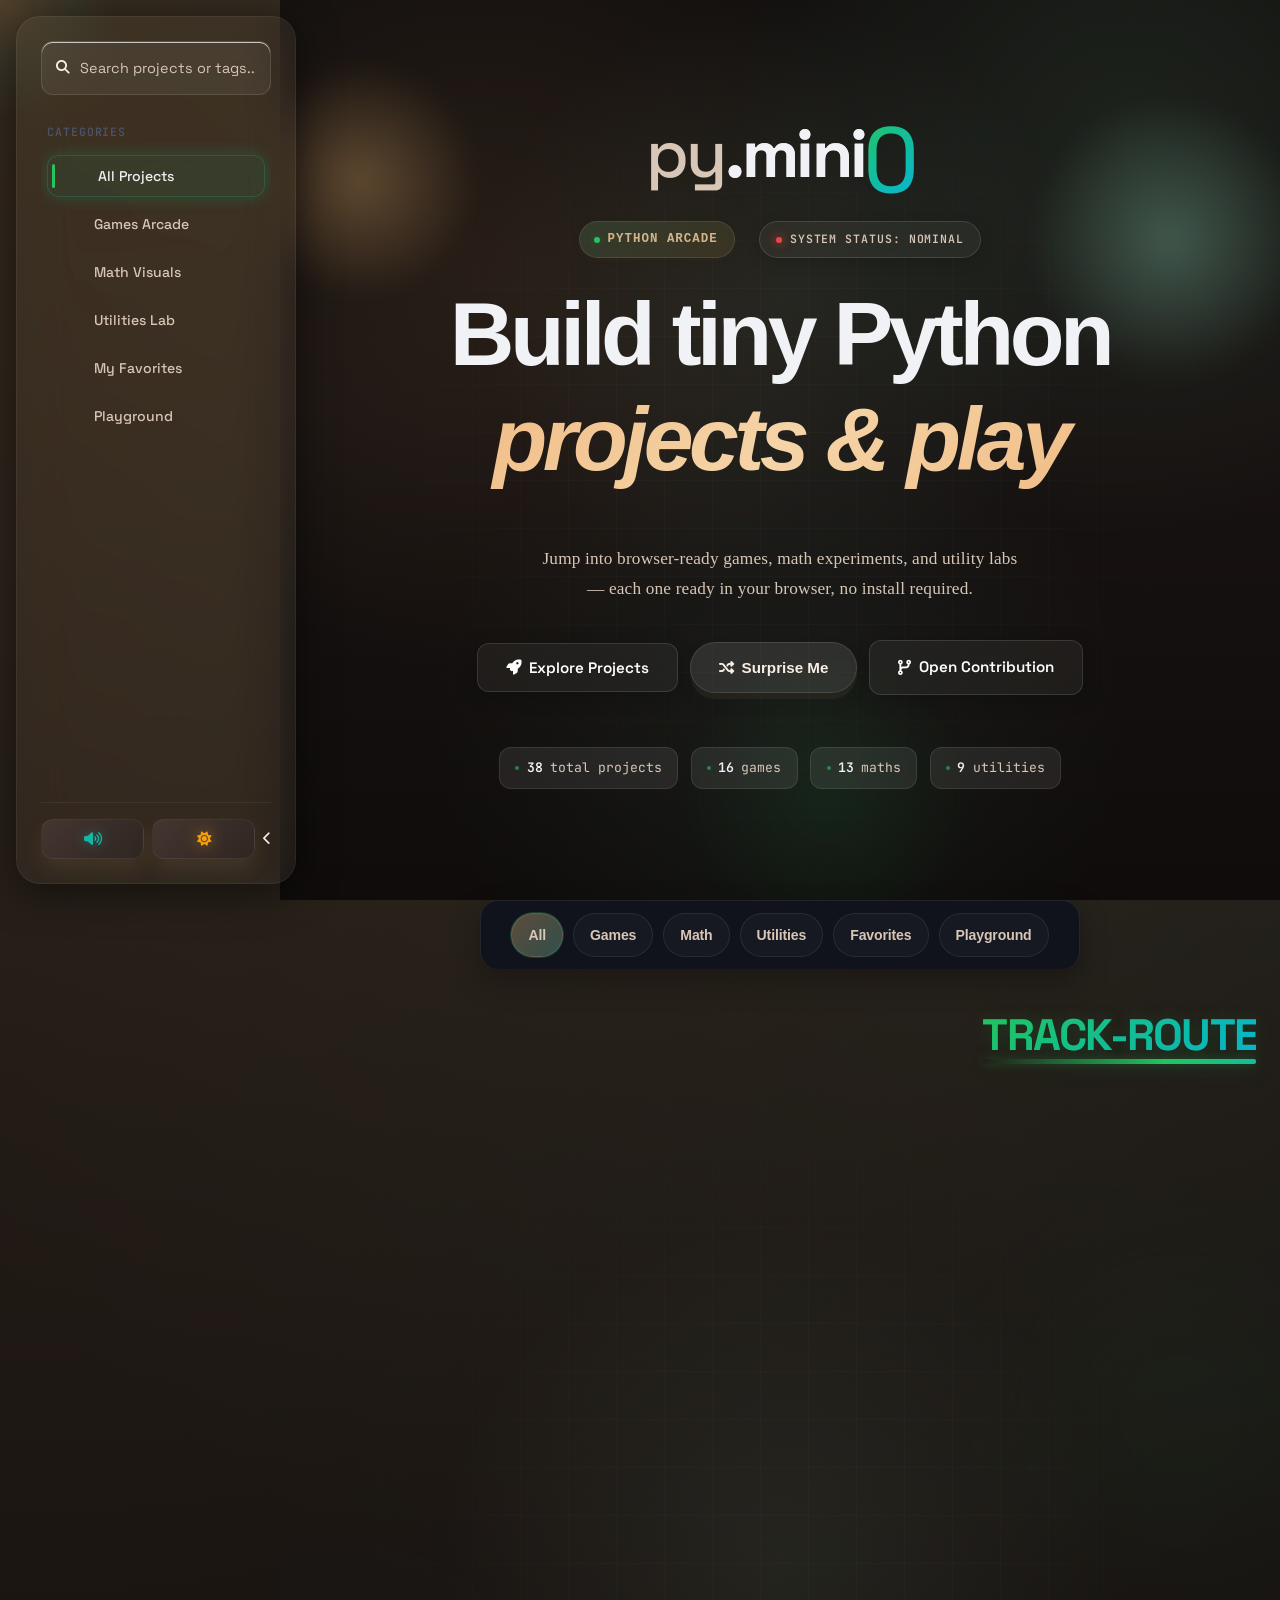
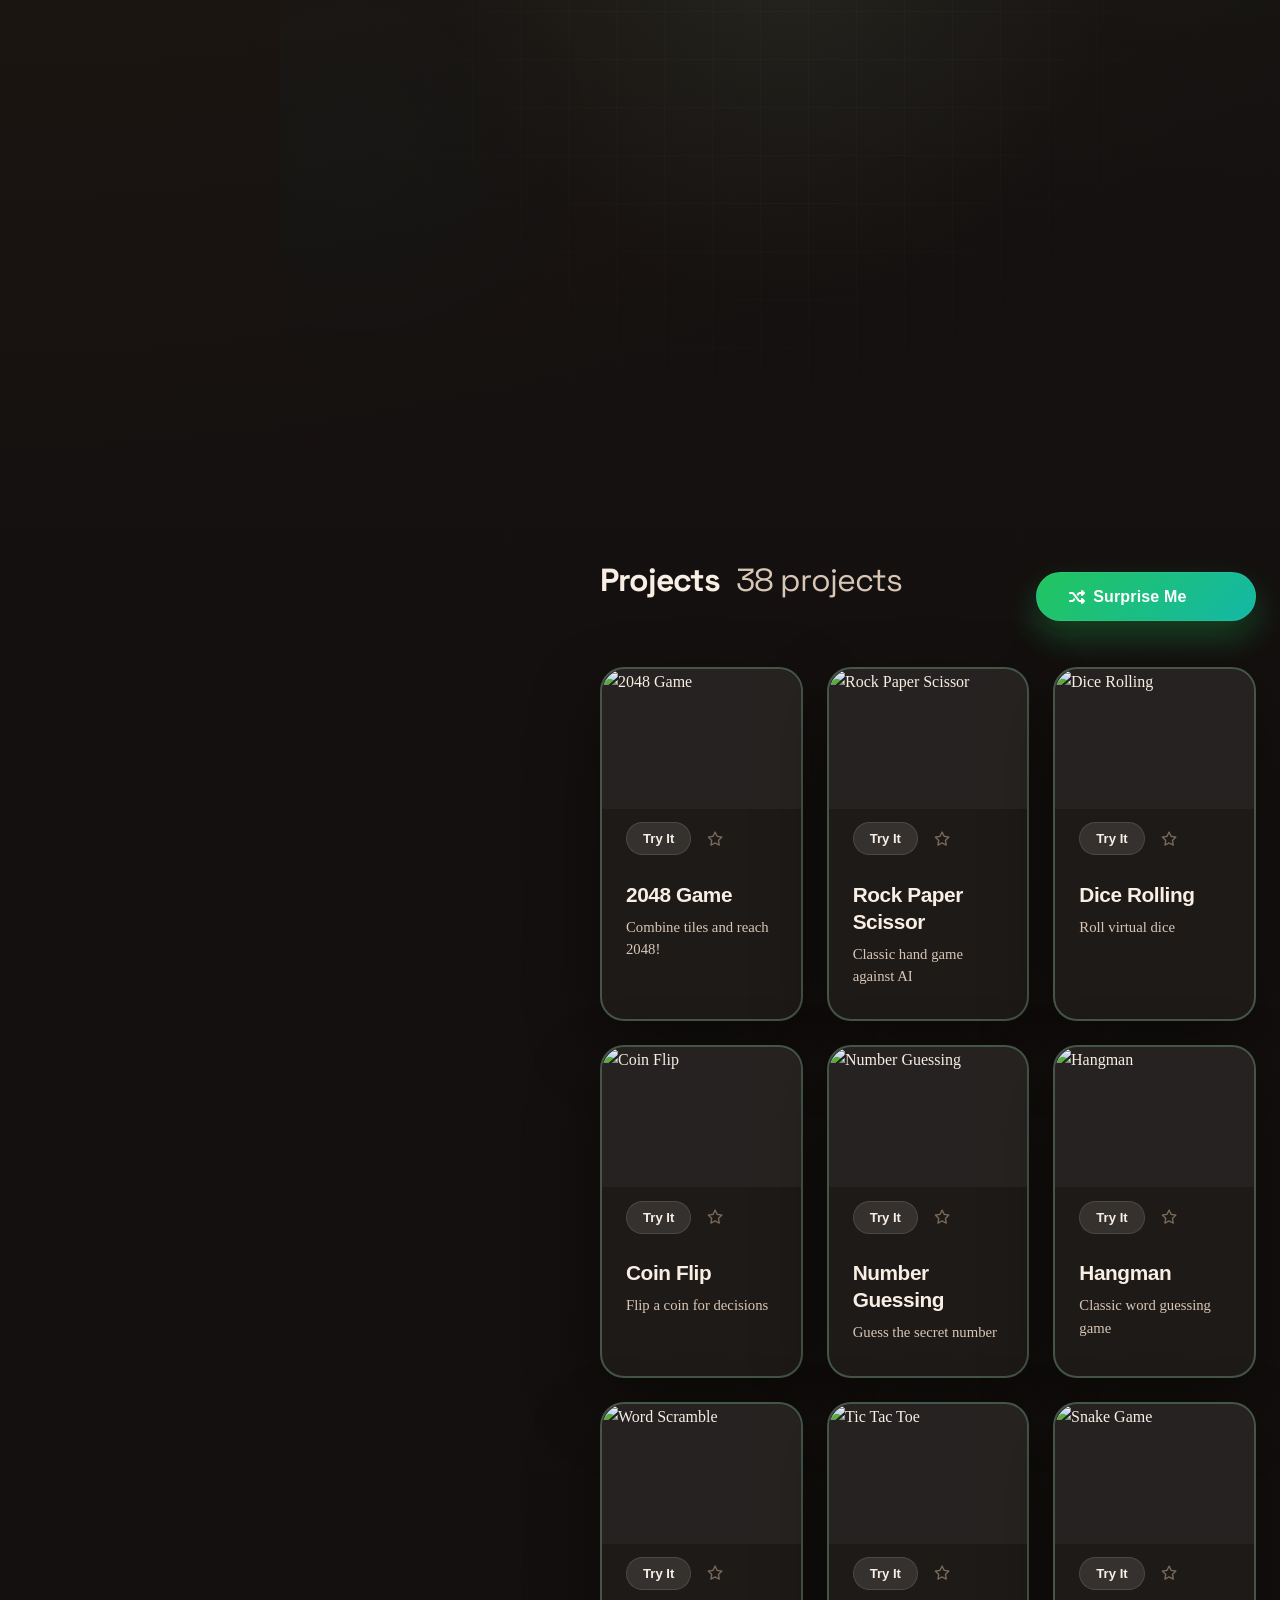
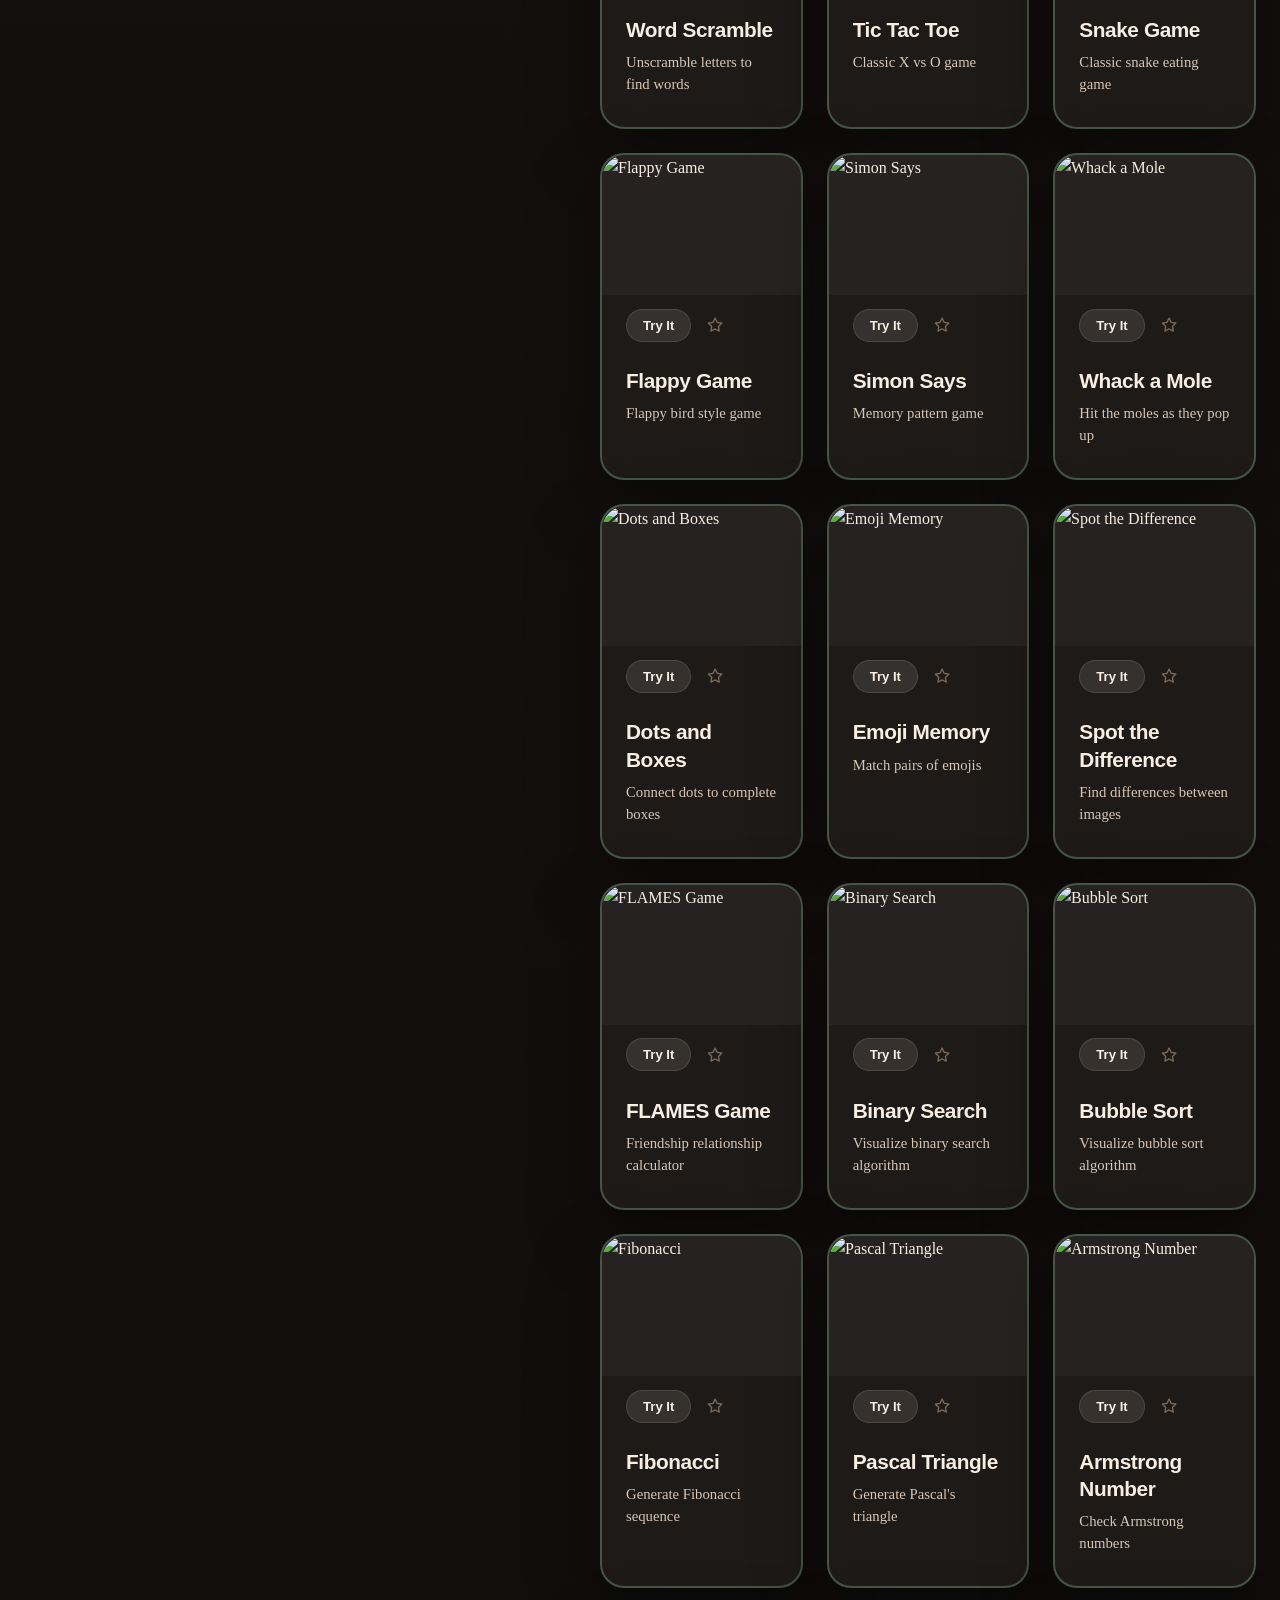
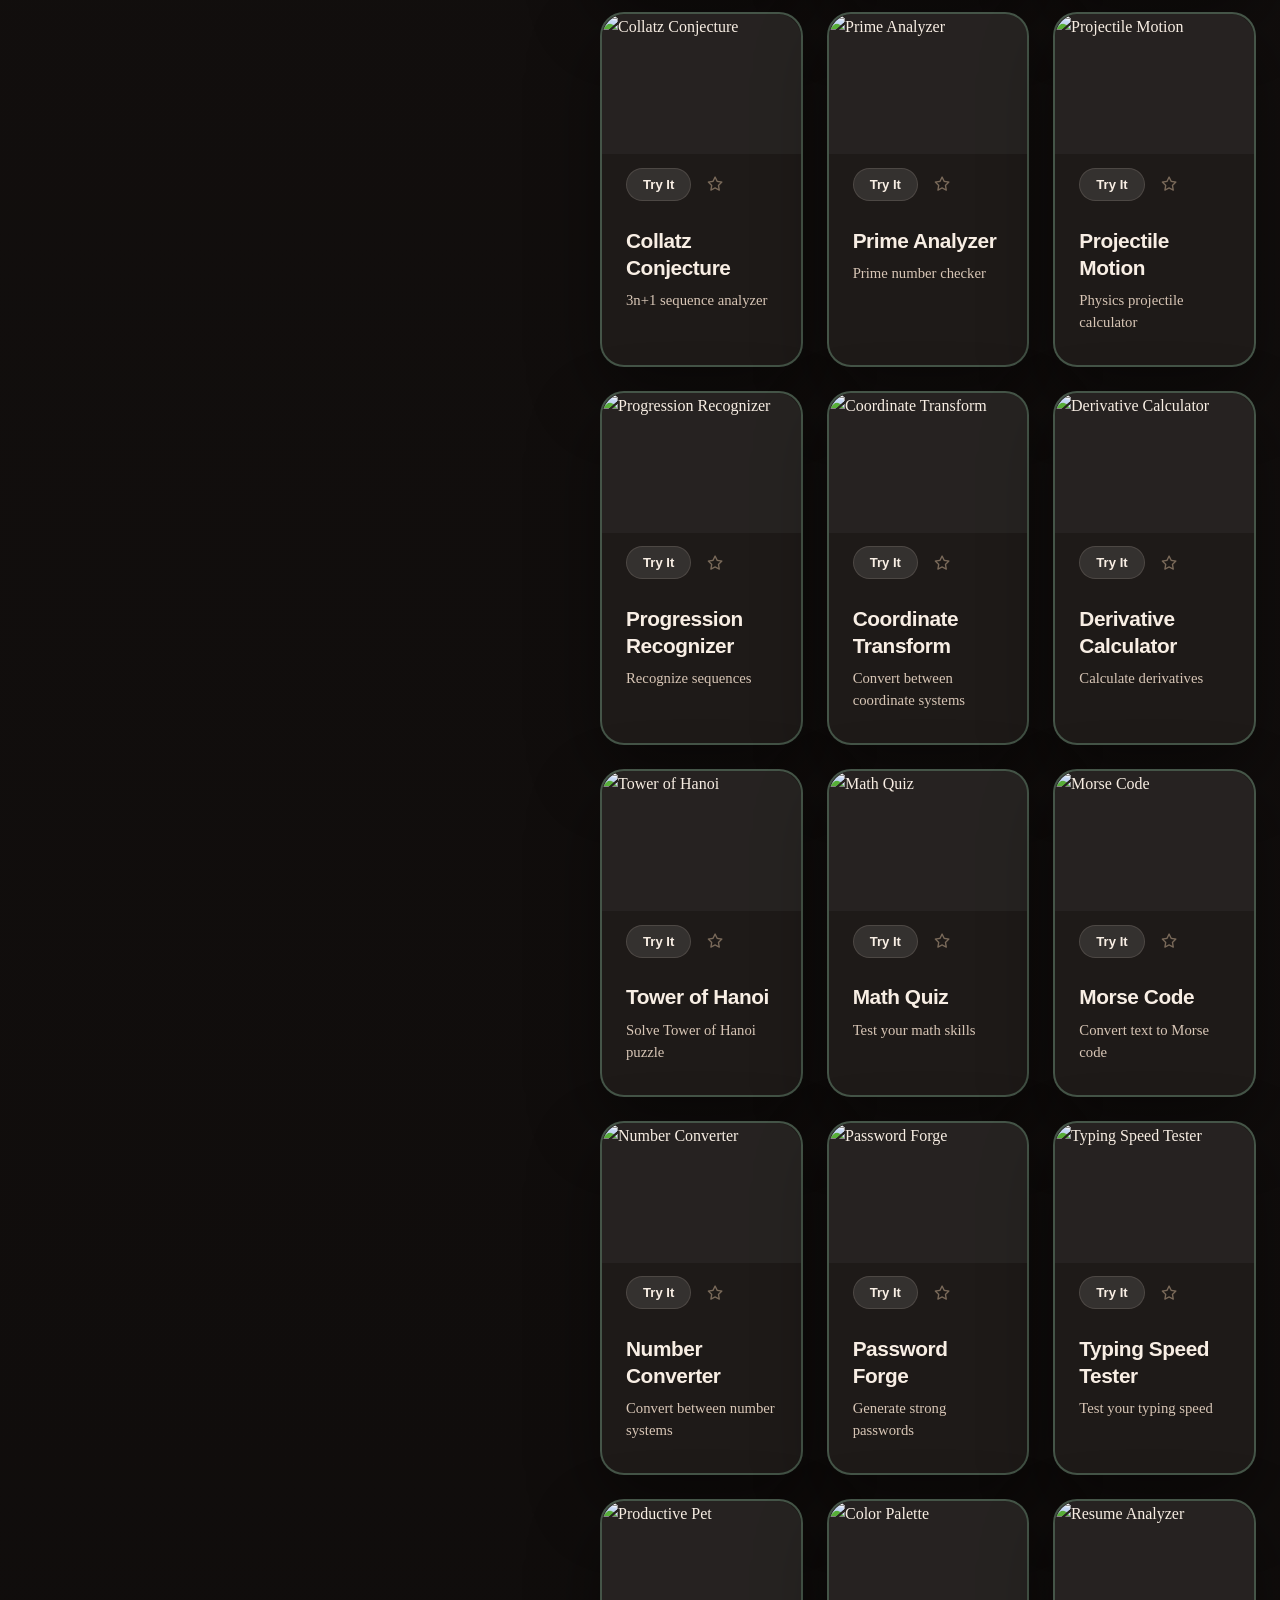
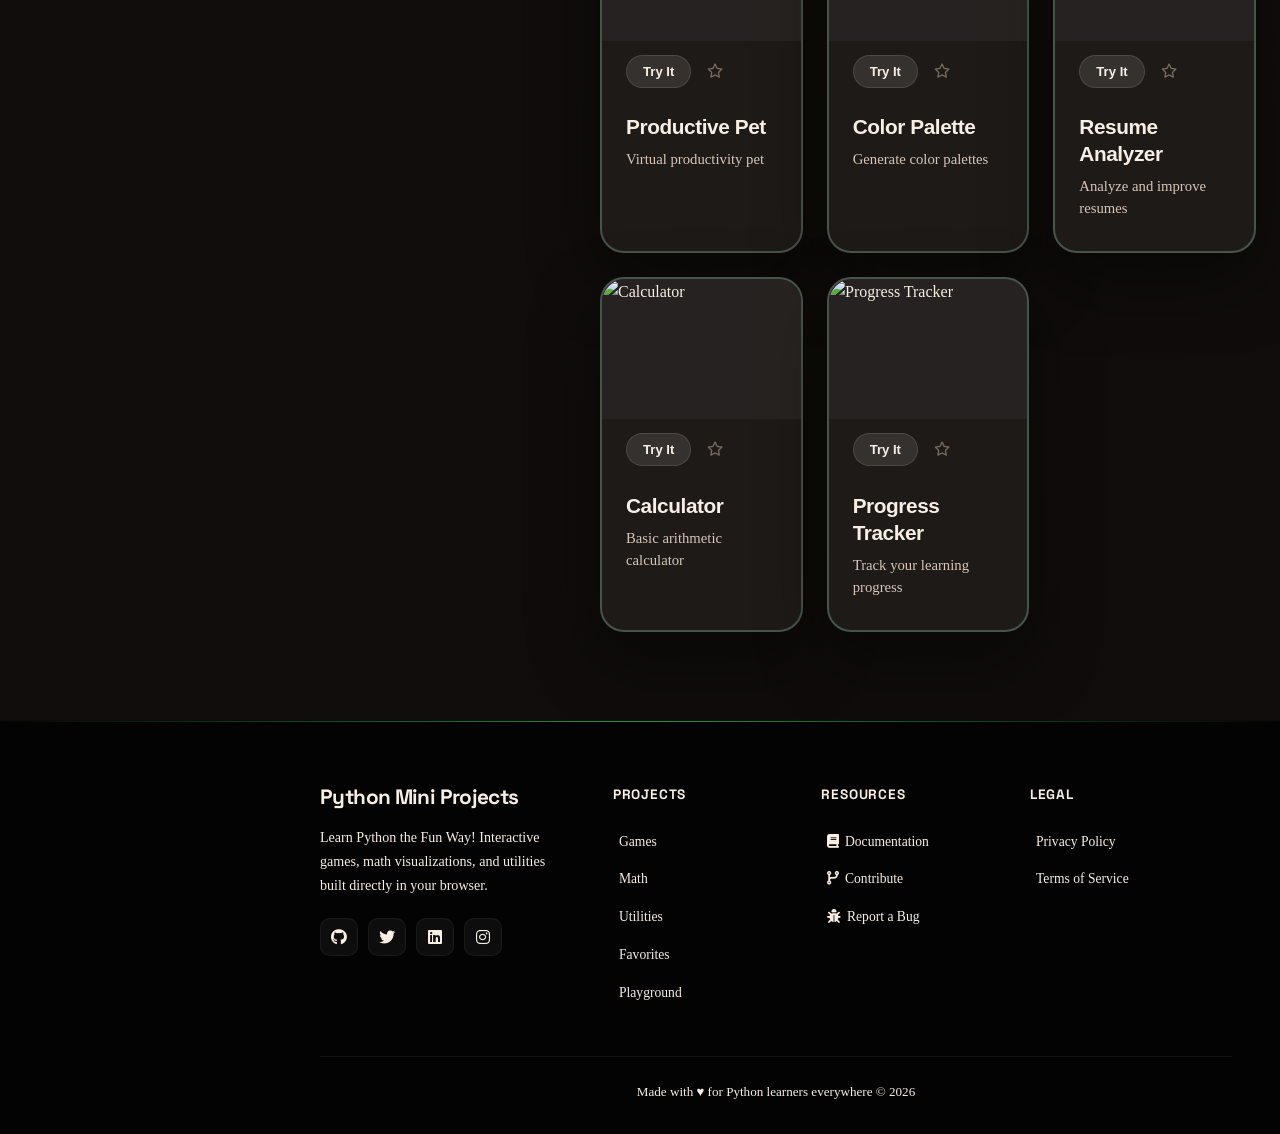
==== commit 7947f002: "Merge pull request #1010 from Alvi24-hub/main bug: ui layout fixed" ====
--- a/web-app/index.html
+++ b/web-app/index.html
@@ -1,893 +1,1466 @@
-<!DOCTYPE html>
+<!doctype html>
 <html lang="en" data-theme="dark">
-<head>
-<meta charset="utf-8"/>
-<meta content="width=device-width, initial-scale=1.0" name="viewport"/>
-<meta content="Play 18+ beginner-friendly Python mini projects in your browser—games, math tools, and utilities with a modern dark/light UI." name="description"/>
-<meta content="dark light" name="color-scheme"/>
-<meta content="#0c0f1a" id="themeColorMeta" name="theme-color"/>
-<meta content="Python Mini Projects — Web Edition" property="og:title"/>
-<meta content="Interactive games, math visualizations, and utilities—no install required." property="og:description"/>
-<meta content="website" property="og:type"/>
-<meta content="https://github.com/steam-bell-92/python-mini-project" property="og:url"/>
-<meta content="summary" name="twitter:card"/>
-<meta content="Python Mini Projects — Web Edition" name="twitter:title"/>
-<meta content="Interactive games, math visualizations, and utilities in the browser." name="twitter:description"/>
-<title>Python Mini Projects — Interactive Web Edition</title>
-<link href="assets/favicon.svg" rel="icon" type="image/svg+xml"/>
-<link href="css/styles.css" rel="stylesheet"/>
-<link href="https://cdnjs.cloudflare.com/ajax/libs/font-awesome/6.4.0/css/all.min.css" rel="stylesheet"/>
-</head>
-<body class="sidebar-active">
-
-<!-- Scroll Progress Bar -->
-<div id="scrollProgressContainer" aria-label="Page scroll progress">
-  <div id="scrollProgressBar"></div>
-</div>
-
-<a class="skip-link" href="#main-content">Skip to main content</a>
-
-<!-- Cursor Glow -->
-<div aria-hidden="true" class="cursor-glow" id="cursorGlow"></div>
-<!-- Navigation -->
-<nav aria-label="Primary" class="navbar" id="mainNavbar">
-<div class="nav-island">
-<!-- LEFT -->
-<div class="navbar-brand">
-<a class="logo-wrap" href="#">
-<!-- LOGO IMAGE -->
-<img alt="PyMini Logo" class="navbar-logo" src="assets/favicon.svg"/>
-<!-- TEXT -->
-<div class="logo-text">
-    <span class="logo-py">py</span>
-    <span class="logo-mini">.mini</span>
-    <span class="logo-parens">()</span>
-</div>
-<!-- SMALL TAGLINE -->
-<span class="logo-tagline">
-    games, math &amp; terminal toys
-</span>
-</a>
-</div>
-<!-- CENTER SEARCH -->
-<div class="search-box">
-<i class="fas fa-search"></i>
-<input aria-label="Search projects" id="navSearchInput" placeholder="Search projects or games..." type="text"/>
-</div>
-<!-- HAMBURGER TOGGLE (mobile) -->
-<button type="button" class="mobile-menu-toggle" id="mobileMenuToggle" aria-label="Toggle navigation menu" aria-expanded="false">
-<i class="fas fa-bars"></i>
-</button>
-<!-- RIGHT -->
-<div class="nav-controls" id="navControls">
-    <button aria-label="Mute sounds" class="sound-toggle" id="soundToggle" type="button">
-        <i class="fas fa-volume-up"></i>
-    </button>
-    <button aria-label="Switch theme" class="theme-toggle" id="themeToggle" type="button">
-        <i class="fas fa-moon"></i>
-    </button>
-</div>
-</div>
-</nav>
-<main id="main-content" tabindex="-1">
-    <section class="hero-section" aria-label="Welcome">
+  <head>
+    <meta charset="utf-8" />
+    <meta content="width=device-width, initial-scale=1.0" name="viewport" />
+    <meta
+      content="Play 18+ beginner-friendly Python mini projects in your browser—games, math tools, and utilities with a modern dark/light UI."
+      name="description"
+    />
+    <meta content="dark light" name="color-scheme" />
+    <meta content="#0c0f1a" id="themeColorMeta" name="theme-color" />
+    <meta content="Python Mini Projects — Web Edition" property="og:title" />
+    <meta
+      content="Interactive games, math visualizations, and utilities—no install required."
+      property="og:description"
+    />
+    <meta content="website" property="og:type" />
+    <meta
+      content="https://github.com/steam-bell-92/python-mini-project"
+      property="og:url"
+    />
+    <meta content="summary" name="twitter:card" />
+    <meta content="Python Mini Projects — Web Edition" name="twitter:title" />
+    <meta
+      content="Interactive games, math visualizations, and utilities in the browser."
+      name="twitter:description"
+    />
+    <title>Python Mini Projects — Interactive Web Edition</title>
+    <link href="assets/favicon.svg" rel="icon" type="image/svg+xml" />
+    <link href="css/styles.css" rel="stylesheet" />
+    <link
+      href="https://cdnjs.cloudflare.com/ajax/libs/font-awesome/6.4.0/css/all.min.css"
+      rel="stylesheet"
+    />
+  </head>
+  <body class="sidebar-active">
+    <!-- Scroll Progress Bar -->
+    <div id="scrollProgressContainer" aria-label="Page scroll progress">
+      <div id="scrollProgressBar"></div>
+    </div>
+
+    <a class="skip-link" href="#main-content">Skip to main content</a>
+
+    <!-- Cursor Glow -->
+    <div aria-hidden="true" class="cursor-glow" id="cursorGlow"></div>
+
+    <!-- Navigation -->
+    <nav aria-label="Primary" class="navbar" id="mainNavbar">
+      <div class="nav-island">
+        <div class="navbar-brand">
+          <a class="logo-wrap" href="#">
+            <img
+              alt="PyMini Logo"
+              class="navbar-logo"
+              src="assets/favicon.svg"
+            / loading="lazy">
+            <div class="logo-text">
+              <span class="logo-py">py</span>
+              <span class="logo-mini">.mini</span>
+              <span class="logo-parens">()</span>
+            </div>
+            <span class="logo-tagline">games, math &amp; terminal toys</span>
+          </a>
+        </div>
+        <div class="search-box">
+          <i class="fas fa-search"></i>
+          <input
+            aria-label="Search projects"
+            id="navSearchInput"
+            placeholder="Search projects or games..."
+            type="text"
+          />
+        </div>
+        <button
+          type="button"
+          class="mobile-menu-toggle"
+          id="mobileMenuToggle"
+          aria-label="Toggle sidebar"
+          aria-expanded="true"
+        >
+          <i class="fas fa-bars"></i>
+        </button>
+        <div class="nav-controls" id="navControls">
+          <button aria-label="Mute sounds" class="sound-toggle" type="button">
+            <i class="fas fa-volume-up"></i>
+          </button>
+          <button aria-label="Switch theme" class="theme-toggle" type="button">
+            <i class="fas fa-moon"></i>
+          </button>
+        </div>
+      </div>
+    </nav>
+
+    <aside class="sidebar-dock" id="mainSidebar">
+      <div class="sidebar-search">
+        <div class="search-box" style="position: relative">
+          <i class="fas fa-search" aria-hidden="true"></i>
+          <input
+            aria-label="Search projects"
+            id="searchInput"
+            placeholder="Search projects or tags..."
+            type="text"
+            role="combobox"
+            aria-autocomplete="list"
+            aria-controls="resultsList"
+            aria-expanded="false"
+          />
+          <div class="search-dropdown" id="searchDropdown" aria-live="polite">
+            <div class="dropdown-content" id="searchDropdownContent">
+              <div
+                class="search-loader"
+                id="searchLoader"
+                style="display: none"
+              >
+                <div class="spinner"></div>
+              </div>
+              <div class="recent-searches-section" id="recentSearchesSection">
+                <div class="dropdown-section-title">
+                  <span>Recent</span>
+                  <button id="clearRecentBtn" class="recent-clear-all-btn" aria-label="Clear recent searches">Clear All</button>
+                </div>
+                <div class="dropdown-list" id="recentSearchesList"></div>
+              </div>
+              <div
+                class="results-section"
+                id="resultsSection"
+                style="display: none"
+              >
+                <div class="dropdown-section-title">Projects</div>
+                <div
+                  class="dropdown-list"
+                  id="resultsList"
+                  role="listbox"
+                ></div>
+              </div>
+              <div class="tips-section" id="tipsSection">
+                <p><strong>Search tips</strong></p>
+                <ul>
+                  <li>
+                    Type a project name — <code>snake</code>, <code>quiz</code>
+                  </li>
+                  <li>
+                    Filter by tag — <code>game</code>, <code>math</code>,
+                    <code>utility</code>
+                  </li>
+                </ul>
+              </div>
+              <div
+                class="no-results-message"
+                id="noResultsMessage"
+                style="display: none"
+              >
+                No projects found. Try a different keyword.
+              </div>
+            </div>
+          </div>
+        </div>
+      </div>
+
+      <div class="sidebar-menu-wrapper">
+        <div class="sidebar-menu-title">Categories</div>
+        <nav
+          class="sidebar-menu"
+          role="tablist"
+          aria-label="Filter by category"
+        >
+          <button
+            aria-selected="true"
+            class="sidebar-tab active"
+            data-category="all"
+            role="tab"
+            tabindex="0"
+          >
+            <span class="sidebar-icon"><svg data-lucide="layers"></svg></span>
+            <span class="sidebar-label">All Projects</span>
+          </button>
+          <button
+            aria-selected="false"
+            class="sidebar-tab"
+            data-category="games"
+            role="tab"
+            tabindex="-1"
+          >
+            <span class="sidebar-icon"
+              ><svg data-lucide="gamepad-2"></svg
+            ></span>
+            <span class="sidebar-label">Games Arcade</span>
+          </button>
+          <button
+            aria-selected="false"
+            class="sidebar-tab"
+            data-category="math"
+            role="tab"
+            tabindex="-1"
+          >
+            <span class="sidebar-icon"><svg data-lucide="sigma"></svg></span>
+            <span class="sidebar-label">Math Visuals</span>
+          </button>
+          <button
+            aria-selected="false"
+            class="sidebar-tab"
+            data-category="utilities"
+            role="tab"
+            tabindex="-1"
+          >
+            <span class="sidebar-icon"><svg data-lucide="wrench"></svg></span>
+            <span class="sidebar-label">Utilities Lab</span>
+          </button>
+          <button
+            aria-selected="false"
+            class="sidebar-tab"
+            data-category="favorites"
+            role="tab"
+            tabindex="-1"
+          >
+            <span class="sidebar-icon"><svg data-lucide="star"></svg></span>
+            <span class="sidebar-label">My Favorites</span>
+          </button>
+          <button
+            aria-selected="false"
+            class="sidebar-tab"
+            data-category="playground"
+            role="tab"
+            tabindex="-1"
+          >
+            <span class="sidebar-icon"><svg data-lucide="terminal"></svg></span>
+            <span class="sidebar-label">Playground</span>
+          </button>
+        </nav>
+      </div>
+
+      <div class="sidebar-footer">
+        <div class="sidebar-controls">
+          <button
+            aria-label="Mute sound"
+            class="sound-toggle"
+            id="sidebarSoundToggle"
+            type="button"
+          >
+            <i class="fas fa-volume-up" aria-hidden="true"></i>
+          </button>
+          <button
+            aria-label="Switch to light mode"
+            class="theme-toggle"
+            id="sidebarThemeToggle"
+            type="button"
+          >
+            <i class="fas fa-sun" aria-hidden="true"></i>
+          </button>
+          <button
+            aria-label="Toggle Sidebar"
+            class="collapse-sidebar-btn"
+            id="sidebarCollapseBtn"
+            type="button"
+          >
+            <i class="fas fa-chevron-left"></i>
+          </button>
+        </div>
+      </div>
+    </aside>
+
+    <main id="main-content" tabindex="-1">
+      <!-- Hero Section -->
+      <section class="hero-section" aria-label="Welcome">
         <canvas aria-hidden="true" id="boardCanvas"></canvas>
-        <div class="hero-background"></div>
+        <div class="hero-background" aria-hidden="true"></div>
         <div aria-hidden="true" class="hero-orb hero-orb-one"></div>
         <div aria-hidden="true" class="hero-orb hero-orb-two"></div>
-        <div aria-hidden="true" class="hero-code-snippets">
-            <div class="code-snippet snippet-one">for project in library: launch(project)</div>
-            <div class="code-snippet snippet-two">score = accuracy * focus</div>
-            <div class="code-snippet snippet-three">challenge = "typing-speed-tester"</div>
-            <div class="code-snippet snippet-four">print("tiny arcade, huge learning energy")</div>
-            <div class="code-snippet snippet-five">if curiosity &gt; 0: launch_random()</div>
-            <div class="code-snippet snippet-six">favorite_projects.append("math-quiz")</div>
+        <div aria-hidden="true" class="hero-orb hero-orb-three"></div>
+
+        <div class="hero-shell">
+          <div class="hero-logo-header">
+            <div class="hero-logo-text">
+              <span class="hero-logo-py">py</span
+              ><span class="hero-logo-mini">.mini</span
+              ><span class="hero-logo-parens">()</span>
+            </div>
+          </div>
+
+          <div class="hero-badge-row">
+            <span class="hero-kicker">
+              <span class="hero-kicker-dot"></span>
+              Python Arcade
+            </span>
+            <span class="hero-status">
+              <span class="hero-status-dot"></span>
+              System Status: Nominal
+            </span>
+          </div>
+
+          <div class="hero-title-wrapper">
+            <h1 class="hero-title">
+              <span class="hero-title-line">Build tiny Python</span>
+              <span class="hero-title-line hero-title-accent"
+                >projects &amp; play</span
+              >
+            </h1>
+          </div>
+
+          <p class="hero-subtitle">
+            Jump into browser-ready games, math experiments, and utility labs —
+            each one ready in your browser, no install required.
+          </p>
+
+          <div class="hero-cta-row">
+            <button class="btn-primary-hero" id="exploreBtn">
+              <i class="fas fa-rocket" aria-hidden="true"></i>
+              Explore Projects
+            </button>
+            <button class="btn-secondary-hero" id="randomProjectBtn">
+              <i class="fas fa-shuffle" aria-hidden="true"></i>
+              Surprise Me
+            </button>
+            <a
+              class="btn-contribution-hero"
+              id="contributionBtn"
+              href="https://github.com/steam-bell-92/python-mini-project/blob/main/CONTRIBUTING.md"
+              target="_blank"
+              rel="noopener noreferrer"
+            >
+              <i class="fas fa-code-branch" aria-hidden="true"></i>
+              Open Contribution
+            </a>
+          </div>
+
+          <div class="hero-meta">
+            <span><strong id="heroProjectCount">0</strong> total projects</span>
+            <span><strong id="heroGameCount">0</strong> games</span>
+            <span><strong id="heroMathCount">0</strong> maths</span>
+            <span><strong id="heroUtilityCount">0</strong> utilities</span>
+          </div>
         </div>
+      </section>
+
+      <!-- Sticky Filter Bar -->
+      <div
+        class="sticky-filter-bar visible"
+        id="stickyFilterBar"
+        aria-label="Project category filters"
+      >
+        <button
+          aria-selected="true"
+          class="sticky-tab active"
+          data-sticky-category="all"
+          role="tab"
+          tabindex="0"
+          type="button"
+        >
+          All
+        </button>
+        <button
+          aria-selected="false"
+          class="sticky-tab"
+          data-sticky-category="games"
+          role="tab"
+          tabindex="-1"
+          type="button"
+        >
+          Games
+        </button>
+        <button
+          aria-selected="false"
+          class="sticky-tab"
+          data-sticky-category="math"
+          role="tab"
+          tabindex="-1"
+          type="button"
+        >
+          Math
+        </button>
+        <button
+          aria-selected="false"
+          class="sticky-tab"
+          data-sticky-category="utilities"
+          role="tab"
+          tabindex="-1"
+          type="button"
+        >
+          Utilities
+        </button>
+        <button
+          aria-selected="false"
+          class="sticky-tab"
+          data-sticky-category="favorites"
+          role="tab"
+          tabindex="-1"
+          type="button"
+        >
+          Favorites
+        </button>
+        <button
+          aria-selected="false"
+          class="sticky-tab"
+          data-sticky-category="playground"
+          role="tab"
+          tabindex="-1"
+          type="button"
+        >
+          Playground
+        </button>
+      </div>
+
+      <!-- Timeline Section -->
+      <section class="hero-timeline-section" id="timelineSection">
+        <div class="timeline-background" aria-hidden="true"></div>
+        <div aria-hidden="true" class="timeline-orb timeline-orb-one"></div>
+        <div aria-hidden="true" class="timeline-orb timeline-orb-two"></div>
+        <div class="timeline-container">
+          <div class="timeline-route-badge">TRACK-ROUTE</div>
+          <div class="timeline-grid">
+            <div class="timeline-item" data-reveal>
+              <div class="timeline-content">
+                <span class="timeline-icon" data-lucide="house"></span>
+                <div class="timeline-text">
+                  <span class="timeline-step">01</span>
+                  <h3 class="timeline-title">Welcome</h3>
+                  <p class="timeline-desc">
+                    Jump into a tiny Python arcade built for curious beginners
+                  </p>
+                </div>
+              </div>
+              <div class="timeline-node"><div class="timeline-dot"></div></div>
+              <div></div>
+            </div>
+            <div class="timeline-item" data-reveal>
+              <div></div>
+              <div class="timeline-node"><div class="timeline-dot"></div></div>
+              <div class="timeline-content">
+                <span class="timeline-icon" data-lucide="compass"></span>
+                <div class="timeline-text">
+                  <span class="timeline-step">02</span>
+                  <h3 class="timeline-title">Explore</h3>
+                  <p class="timeline-desc">
+                    Browse games, math puzzles &amp; utilities — each one ready
+                    in your browser
+                  </p>
+                </div>
+              </div>
+            </div>
+            <div class="timeline-item" data-reveal>
+              <div class="timeline-content">
+                <span class="timeline-icon" data-lucide="play"></span>
+                <div class="timeline-text">
+                  <span class="timeline-step">03</span>
+                  <h3 class="timeline-title">Play</h3>
+                  <p class="timeline-desc">
+                    Launch any project instantly, experiment with code, and
+                    share your wins
+                  </p>
+                </div>
+              </div>
+              <div class="timeline-node"><div class="timeline-dot"></div></div>
+              <div></div>
+            </div>
+            <div class="timeline-item" data-reveal>
+              <div></div>
+              <div class="timeline-node"><div class="timeline-dot"></div></div>
+              <div class="timeline-content">
+                <span class="timeline-icon" data-lucide="book-open"></span>
+                <div class="timeline-text">
+                  <span class="timeline-step">04</span>
+                  <h3 class="timeline-title">Learn</h3>
+                  <p class="timeline-desc">
+                    Pick up Python concepts as you play — loops, logic, data
+                    &amp; more
+                  </p>
+                </div>
+              </div>
+            </div>
+            <div class="timeline-item" data-reveal>
+              <div class="timeline-content">
+                <span class="timeline-icon" data-lucide="hammer"></span>
+                <div class="timeline-text">
+                  <span class="timeline-step">05</span>
+                  <h3 class="timeline-title">Build</h3>
+                  <p class="timeline-desc">
+                    Create your own mini projects and share them with the
+                    community
+                  </p>
+                </div>
+              </div>
+              <div class="timeline-node"><div class="timeline-dot"></div></div>
+              <div></div>
+            </div>
+            <div class="timeline-item" data-reveal>
+              <div></div>
+              <div class="timeline-node"><div class="timeline-dot"></div></div>
+              <div class="timeline-content">
+                <span class="timeline-icon" data-lucide="share-2"></span>
+                <div class="timeline-text">
+                  <span class="timeline-step">06</span>
+                  <h3 class="timeline-title">Share</h3>
+                  <p class="timeline-desc">
+                    Show off your work, get feedback, and keep growing as a dev
+                  </p>
+                </div>
+              </div>
+            </div>
+          </div>
+        </div>
+      </section>
+
+      <!-- Projects Section -->
+      <section class="projects-section" id="projectsSection">
         <div class="container">
-            <div class="hero-shell">
-                <div class="hero-content">
-                <div class="hero-kicker">Python arcade for curious beginners</div>
-                <div class="hero-title-wrapper">
-                    <h1 class="hero-title">
-                        <span class="hero-title-line">build tiny python projects</span>
-                        <span class="hero-title-line hero-title-accent">and play in a playful coding aracade</span>
-                    </h1>
-                    <div aria-hidden="true" class="python-orbit">
-                        <div class="python-orbiter">
-                            <span class="python-logo">🐍</span>
-                        </div>
-                    </div>
+          <div class="section-header">
+            <h2 class="section-heading">
+              Projects <span id="projectCountBadge"></span>
+            </h2>
+            <button
+              class="btn-random-project"
+              id="randomProjectBtnSidebar"
+              type="button"
+            >
+              <i class="fas fa-shuffle" aria-hidden="true"></i>
+              Surprise Me
+            </button>
+          </div>
+          <div class="projects-grid" id="projectsGrid"></div>
+          <div id="emptyState" class="empty-state" style="display: none">
+            <p>No Projects right now :)</p>
+            <p class="empty-state-hint">
+              Try adjusting your search or category filter.
+            </p>
+          </div>
+        </div>
+      </section>
+
+      <!-- Playground Section -->
+      <section
+        aria-label="Python Playground"
+        class="playground-section"
+        id="playgroundSection"
+        style="display: none"
+      >
+        <div class="container">
+          <div class="playground-header">
+            <div class="playground-title-row">
+              <h2 class="playground-title">🐍 Python Playground</h2>
+              <div
+                aria-label="Pyodide status"
+                aria-live="polite"
+                class="playground-status"
+                id="playgroundStatus"
+              >
+                <span class="status-dot" id="statusDot"></span>
+                <span id="statusText">Open tab to load Python</span>
+              </div>
+            </div>
+            <p class="playground-subtitle">
+              Write and run real Python code in your browser — powered by
+              <a
+                href="https://pyodide.org"
+                rel="noopener noreferrer"
+                target="_blank"
+                >Pyodide</a
+              >. No install, no backend.
+            </p>
+            <p class="playground-hint">
+              <kbd>Ctrl</kbd>+<kbd>Enter</kbd> runs code &nbsp;·&nbsp;
+              <kbd>Tab</kbd> inserts 4 spaces
+            </p>
+          </div>
+
+          <div class="playground-body">
+            <div class="editor-panel">
+              <div class="panel-header">
+                <span
+                  ><i aria-hidden="true" class="fas fa-code"></i> Code
+                  Editor</span
+                >
+                <div class="editor-actions">
+                  <button
+                    class="btn-panel-action"
+                    id="loadExample"
+                    title="Load a sample snippet"
+                    type="button"
+                  >
+                    <i aria-hidden="true" class="fas fa-lightbulb"></i> Example
+                  </button>
+                  <button
+                    class="btn-panel-action"
+                    id="clearEditor"
+                    title="Clear the editor"
+                    type="button"
+                  >
+                    <i aria-hidden="true" class="fas fa-trash-alt"></i> Clear
+                  </button>
                 </div>
-                <p class="hero-subtitle">Jump into browser-ready games, math experiments, and utility labs that feel rewarding from the first click.</p>
-                <p class="hero-search-note">Press <kbd>Ctrl</kbd> + <kbd>K</kbd> to focus search.</p>
-
-                <div aria-live="polite" class="hero-typing">
-                    <span class="typing-label">Now loading:</span>
-                    <span class="typing-text" id="heroTypewriter">typing speed drills</span>
-                </div>
-                <div class="hero-meta">
-                    <span><strong id="heroProjectCount">0</strong> total projects</span>
-                    <span><strong id="heroGameCount">0</strong> games</span>
-                    <span><strong id="heroUtilityCount">0</strong> utilities</span>
-                </div>
-
-<!-- Mobile Sidebar Toggle -->
-<button type="button" class="mobile-sidebar-toggle" id="mobileSidebarToggle" aria-label="Toggle sidebar menu" aria-expanded="false">
-  <i class="fas fa-bars" aria-hidden="true"></i>
-</button>
-
-<!-- ── PRIMARY SIDEBAR DOCK ──────────────────────────────────── -->
-<aside class="sidebar-dock" id="mainSidebar" aria-label="Primary Navigation">
-  <div class="sidebar-brand">
-    <a class="logo-wrap" href="index.html">
-      <div class="logo-top-row">
-        <div class="logo-text">
-          <span class="logo-py">py</span>
-          <span class="logo-mini">.mini</span>
-          <span class="logo-parens">()</span>
+              </div>
+              <div
+                id="pythonEditor"
+                aria-label="Python code editor"
+                role="textbox"
+                aria-multiline="true"
+              ></div>
+            </div>
+
+            <div class="console-panel">
+              <div class="panel-header">
+                <span
+                  ><i aria-hidden="true" class="fas fa-terminal"></i> Output
+                  Console</span
+                >
+                <button
+                  class="btn-panel-action"
+                  id="clearConsole"
+                  title="Clear the console"
+                  type="button"
+                >
+                  <i aria-hidden="true" class="fas fa-times-circle"></i> Clear
+                </button>
+              </div>
+              <pre
+                aria-label="Console output"
+                aria-live="polite"
+                class="console-output"
+                id="consoleOutput"
+              ></pre>
+            </div>
+          </div>
+
+          <div class="playground-controls">
+            <button
+              aria-label="Run Python code"
+              class="btn-run"
+              disabled
+              id="runCode"
+              type="button"
+            >
+              <i aria-hidden="true" class="fas fa-play"></i> Run Code
+            </button>
+            <button
+              aria-label="Stop execution"
+              class="btn-stop"
+              disabled
+              id="stopCode"
+              type="button"
+            >
+              <i aria-hidden="true" class="fas fa-stop"></i> Stop
+            </button>
+          </div>
+        </div>
+      </section>
+    </main>
+
+    <!-- Project Modal -->
+    <div
+      aria-hidden="true"
+      aria-labelledby="modalDialogTitle"
+      aria-modal="true"
+      class="modal"
+      id="projectModal"
+      role="dialog"
+    >
+      <div class="modal-content">
+        <div class="modal-header">
+          <button
+            aria-label="Close project dialog"
+            class="modal-close"
+            id="modalClose"
+            type="button"
+          >
+            &times;
+          </button>
+        </div>
+        <div id="modalBody"></div>
+      </div>
+    </div>
+
+    <!-- Back to Top -->
+    <button
+      aria-label="Back to top"
+      class="back-to-top"
+      id="backToTop"
+      title="Back to top"
+      type="button"
+    >
+      <i class="fas fa-arrow-up" aria-hidden="true"></i>
+    </button>
+
+    <!-- Footer -->
+    <footer class="footer">
+      <div class="container">
+        <div class="footer-content">
+          <div class="footer-brand">
+            <h2>Python Mini Projects</h2>
+            <p>
+              Learn Python the Fun Way! Interactive games, math visualizations,
+              and utilities built directly in your browser.
+            </p>
+            <div class="footer-social-icons">
+              <a
+                aria-label="GitHub"
+                href="https://github.com/steam-bell-92/python-mini-project"
+                rel="noopener noreferrer"
+                target="_blank"
+                ><i class="fab fa-github"></i
+              ></a>
+              <a aria-label="Twitter" href="https://x.com/AnujKulkarni040"
+                ><i class="fab fa-twitter"></i
+              ></a>
+              <a
+                aria-label="LinkedIn"
+                href="https://www.linkedin.com/in/anuj-chandrakant-kulkarni"
+                ><i class="fab fa-linkedin"></i
+              ></a>
+              <a
+                aria-label="YouTube"
+                href="https://www.instagram.com/obscura.nuj"
+                ><i class="fab fa-instagram"></i
+              ></a>
+            </div>
+          </div>
+          <div class="footer-links">
+            <h3>Projects</h3>
+            <ul>
+              <li>
+                <a href="#" class="footer-cat-link" data-cat="games">Games</a>
+              </li>
+              <li>
+                <a href="#" class="footer-cat-link" data-cat="math">Math</a>
+              </li>
+              <li>
+                <a href="#" class="footer-cat-link" data-cat="utilities"
+                  >Utilities</a
+                >
+              </li>
+              <li>
+                <a href="#" class="footer-cat-link" data-cat="favorites"
+                  >Favorites</a
+                >
+              </li>
+              <li>
+                <a href="#" class="footer-cat-link" data-cat="playground"
+                  >Playground</a
+                >
+              </li>
+            </ul>
+          </div>
+          <div class="footer-links">
+            <h3>Resources</h3>
+            <ul>
+              <li>
+                <a
+                  href="https://github.com/steam-bell-92/python-mini-project/blob/main/README.md"
+                  ><i class="fas fa-book"></i> Documentation</a
+                >
+              </li>
+              <li>
+                <a
+                  href="https://github.com/steam-bell-92/python-mini-project/blob/main/CONTRIBUTING.md"
+                  ><i class="fas fa-code-branch"></i> Contribute</a
+                >
+              </li>
+              <li>
+                <a
+                  href="https://github.com/steam-bell-92/python-mini-project/issues/new"
+                  ><i class="fas fa-bug"></i> Report a Bug</a
+                >
+              </li>
+            </ul>
+          </div>
+          <div class="footer-links">
+            <h3>Legal</h3>
+            <ul>
+              <li><a href="./privacy-policy.html">Privacy Policy</a></li>
+              <li><a href="./terms-condition.html">Terms of Service</a></li>
+            </ul>
+          </div>
+        </div>
+        <div class="footer-bottom">
+          <p>Made with &hearts; for Python learners everywhere &copy; 2026</p>
         </div>
       </div>
-      <span class="logo-tagline">games, math &amp; terminal toys</span>
-    </a>
-  </div>
-
-  <div class="sidebar-search">
-    <div class="search-box" style="position:relative">
-      <i class="fas fa-search" aria-hidden="true"></i>
-      <input aria-label="Search projects" id="searchInput" placeholder="Search projects or tags..." type="text" role="combobox" aria-autocomplete="list" aria-controls="resultsList" aria-expanded="false"/>
-      <div class="search-dropdown" id="searchDropdown" aria-live="polite">
-        <div class="dropdown-content" id="searchDropdownContent">
-          <div class="search-loader" id="searchLoader" style="display:none"><div class="spinner"></div></div>
-          <div class="recent-searches-section" id="recentSearchesSection">
-            <div class="dropdown-section-title">Recent</div>
-            <div class="dropdown-list" id="recentSearchesList"></div>
-          </div>
-          <div class="results-section" id="resultsSection" style="display:none">
-            <div class="dropdown-section-title">Projects</div>
-            <div class="dropdown-list" id="resultsList" role="listbox"></div>
-          </div>
-          <div class="tips-section" id="tipsSection">
-            <p><strong>Search tips</strong></p>
-            <ul>
-              <li>Type a project name — <code>snake</code>, <code>quiz</code></li>
-              <li>Filter by tag — <code>game</code>, <code>math</code>, <code>utility</code></li>
-            </ul>
-          </div>
-          <div class="no-results-message" id="noResultsMessage" style="display:none">No projects found. Try a different keyword.</div>
+    </footer>
+
+    <!-- Scripts -->
+    <script defer src="https://unpkg.com/lucide@latest/dist/umd/lucide.js"></script>
+    <script defer src="js/audio.js"></script>
+    <script defer src="js/audioManager.js"></script>
+
+    <!-- ALL PROJECT SCRIPTS -->
+    <script defer src="js/projects/rock-paper-scissor.js"></script>
+    <script defer src="js/projects/dice-rolling.js"></script>
+    <script defer src="js/projects/coin-flip.js"></script>
+    <script defer src="js/projects/progress-tracker.js"></script>
+    <script defer src="js/projects/number-guessing.js"></script>
+    <script defer src="js/projects/binary-search.js"></script>
+    <script defer src="js/projects/bubble-sort.js"></script>
+    <script defer src="js/projects/hangman.js"></script>
+    <script defer src="js/projects/flames.js"></script>
+    <script defer src="js/projects/fibonacci.js"></script>
+    <script defer src="js/projects/pascal-triangle.js"></script>
+    <script defer src="js/projects/calculator.js"></script>
+    <script defer src="js/projects/collatz.js"></script>
+    <script defer src="js/projects/armstrong.js"></script>
+    <script defer src="js/projects/prime-analyzer.js"></script>
+    <script defer src="js/projects/projectile-motion.js"></script>
+    <script defer src="js/projects/progression-recognizer.js"></script>
+    <script defer src="js/projects/coordinate-polar-transform.js"></script>
+    <script defer src="js/projects/derivative-calculator.js"></script>
+    <script defer src="js/projects/morse-code.js"></script>
+    <script defer src="js/projects/tower-of-hanoi.js"></script>
+    <script defer src="js/projects/math-quiz.js"></script>
+    <script defer src="js/projects/simon-says.js"></script>
+    <script defer src="js/projects/flappy-game.js"></script>
+    <script defer src="js/projects/tic-tac-toe.js"></script>
+    <script defer src="js/projects/2048-game.js"></script>
+    <script defer src="js/projects/dots-boxes.js"></script>
+    <script defer src="js/projects/emoji-memory-game.js"></script>
+    <script defer src="js/projects/number-converter.js"></script>
+    <script defer src="js/projects/password-forge.js"></script>
+    <script defer src="js/projects/typing-speed-tester.js"></script>
+    <script defer src="js/projects/productive-pet.js"></script>
+    <script defer src="js/projects/whack-a-mole.js"></script>
+    <script defer src="js/projects/word-scramble.js"></script>
+    <script defer src="js/projects/snake.js"></script>
+    <script defer src="js/projects/spot-the-difference.js"></script>
+    <script defer src="js/projects/color-palette.js"></script>
+    <script defer src="js/projects/resume-analyzer.js"></script>
+    <script defer src="js/projects.js"></script>
+    <script defer src="js/cm-editor.js"></script>
+    <script defer src="js/playground.js"></script>
+    <script defer type="module" src="js/main.js"></script>
+    <script defer src="js/hero-canvas.js"></script>
+    <script>
+      lucide.createIcons();
+    </script>
+
+    <!-- PROJECT LOADER - WITH FAVORITE BUTTONS -->
+    <script>
+      (function () {
+        const projectsGrid = document.getElementById("projectsGrid");
+        if (!projectsGrid) return;
+
+        // ALL projects from your js/projects/ folder
+        const projectsData = [
+          // GAMES (20+)
+          {
+            project: "2048-game",
+            title: "2048 Game",
+            category: "games",
+            desc: "Combine tiles and reach 2048!",
+            tags: "game,puzzle,2048",
+          },
+          {
+            project: "rock-paper-scissor",
+            title: "Rock Paper Scissor",
+            category: "games",
+            desc: "Classic hand game against AI",
+            tags: "game,rock,paper",
+          },
+          {
+            project: "dice-rolling",
+            title: "Dice Rolling",
+            category: "games",
+            desc: "Roll virtual dice",
+            tags: "game,dice",
+          },
+          {
+            project: "coin-flip",
+            title: "Coin Flip",
+            category: "games",
+            desc: "Flip a coin for decisions",
+            tags: "game,coin",
+          },
+          {
+            project: "number-guessing",
+            title: "Number Guessing",
+            category: "games",
+            desc: "Guess the secret number",
+            tags: "game,numbers",
+          },
+          {
+            project: "hangman",
+            title: "Hangman",
+            category: "games",
+            desc: "Classic word guessing game",
+            tags: "game,words",
+          },
+          {
+            project: "word-scramble",
+            title: "Word Scramble",
+            category: "games",
+            desc: "Unscramble letters to find words",
+            tags: "game,words",
+          },
+          {
+            project: "tic-tac-toe",
+            title: "Tic Tac Toe",
+            category: "games",
+            desc: "Classic X vs O game",
+            tags: "game,strategy",
+          },
+          {
+            project: "snake",
+            title: "Snake Game",
+            category: "games",
+            desc: "Classic snake eating game",
+            tags: "game,arcade",
+          },
+          {
+            project: "flappy-game",
+            title: "Flappy Game",
+            category: "games",
+            desc: "Flappy bird style game",
+            tags: "game,arcade",
+          },
+          {
+            project: "simon-says",
+            title: "Simon Says",
+            category: "games",
+            desc: "Memory pattern game",
+            tags: "game,memory",
+          },
+          {
+            project: "whack-a-mole",
+            title: "Whack a Mole",
+            category: "games",
+            desc: "Hit the moles as they pop up",
+            tags: "game,arcade",
+          },
+          {
+            project: "dots-boxes",
+            title: "Dots and Boxes",
+            category: "games",
+            desc: "Connect dots to complete boxes",
+            tags: "game,strategy",
+          },
+          {
+            project: "emoji-memory-game",
+            title: "Emoji Memory",
+            category: "games",
+            desc: "Match pairs of emojis",
+            tags: "game,memory",
+          },
+          {
+            project: "spot-the-difference",
+            title: "Spot the Difference",
+            category: "games",
+            desc: "Find differences between images",
+            tags: "game,puzzle",
+          },
+          {
+            project: "flames",
+            title: "FLAMES Game",
+            category: "games",
+            desc: "Friendship relationship calculator",
+            tags: "game,relationship",
+          },
+
+          // MATH (15+)
+          {
+            project: "binary-search",
+            title: "Binary Search",
+            category: "math",
+            desc: "Visualize binary search algorithm",
+            tags: "math,algorithm",
+          },
+          {
+            project: "bubble-sort",
+            title: "Bubble Sort",
+            category: "math",
+            desc: "Visualize bubble sort algorithm",
+            tags: "math,algorithm",
+          },
+          {
+            project: "fibonacci",
+            title: "Fibonacci",
+            category: "math",
+            desc: "Generate Fibonacci sequence",
+            tags: "math,numbers",
+          },
+          {
+            project: "pascal-triangle",
+            title: "Pascal Triangle",
+            category: "math",
+            desc: "Generate Pascal's triangle",
+            tags: "math,numbers",
+          },
+          {
+            project: "armstrong",
+            title: "Armstrong Number",
+            category: "math",
+            desc: "Check Armstrong numbers",
+            tags: "math,numbers",
+          },
+          {
+            project: "collatz",
+            title: "Collatz Conjecture",
+            category: "math",
+            desc: "3n+1 sequence analyzer",
+            tags: "math,numbers",
+          },
+          {
+            project: "prime-analyzer",
+            title: "Prime Analyzer",
+            category: "math",
+            desc: "Prime number checker",
+            tags: "math,numbers",
+          },
+          {
+            project: "projectile-motion",
+            title: "Projectile Motion",
+            category: "math",
+            desc: "Physics projectile calculator",
+            tags: "math,physics",
+          },
+          {
+            project: "progression-recognizer",
+            title: "Progression Recognizer",
+            category: "math",
+            desc: "Recognize sequences",
+            tags: "math,sequences",
+          },
+          {
+            project: "coordinate-polar-transform",
+            title: "Coordinate Transform",
+            category: "math",
+            desc: "Convert between coordinate systems",
+            tags: "math,coordinates",
+          },
+          {
+            project: "derivative-calculator",
+            title: "Derivative Calculator",
+            category: "math",
+            desc: "Calculate derivatives",
+            tags: "math,calculus",
+          },
+          {
+            project: "tower-of-hanoi",
+            title: "Tower of Hanoi",
+            category: "math",
+            desc: "Solve Tower of Hanoi puzzle",
+            tags: "math,puzzle",
+          },
+          {
+            project: "math-quiz",
+            title: "Math Quiz",
+            category: "math",
+            desc: "Test your math skills",
+            tags: "math,quiz",
+          },
+
+          // UTILITIES (10+)
+          {
+            project: "morse-code",
+            title: "Morse Code",
+            category: "utilities",
+            desc: "Convert text to Morse code",
+            tags: "utility,converter",
+          },
+          {
+            project: "number-converter",
+            title: "Number Converter",
+            category: "utilities",
+            desc: "Convert between number systems",
+            tags: "utility,converter",
+          },
+          {
+            project: "password-forge",
+            title: "Password Forge",
+            category: "utilities",
+            desc: "Generate strong passwords",
+            tags: "utility,security",
+          },
+          {
+            project: "typing-speed-tester",
+            title: "Typing Speed Tester",
+            category: "utilities",
+            desc: "Test your typing speed",
+            tags: "utility,typing",
+          },
+          {
+            project: "productive-pet",
+            title: "Productive Pet",
+            category: "utilities",
+            desc: "Virtual productivity pet",
+            tags: "utility,pet",
+          },
+          {
+            project: "color-palette",
+            title: "Color Palette",
+            category: "utilities",
+            desc: "Generate color palettes",
+            tags: "utility,design",
+          },
+          {
+            project: "resume-analyzer",
+            title: "Resume Analyzer",
+            category: "utilities",
+            desc: "Analyze and improve resumes",
+            tags: "utility,career",
+          },
+          {
+            project: "calculator",
+            title: "Calculator",
+            category: "utilities",
+            desc: "Basic arithmetic calculator",
+            tags: "utility,math",
+          },
+          {
+            project: "progress-tracker",
+            title: "Progress Tracker",
+            category: "utilities",
+            desc: "Track your learning progress",
+            tags: "utility,tracker",
+          },
+        ];
+
+        projectsGrid.innerHTML = "";
+
+        // Get favorites from localStorage
+        let favorites = JSON.parse(localStorage.getItem("favorites") || "[]");
+
+        // Function to save favorites
+        function saveFavorites() {
+          localStorage.setItem("favorites", JSON.stringify(favorites));
+        }
+
+        projectsData.forEach((proj) => {
+          const card = document.createElement("div");
+          card.className = "project-card";
+          card.setAttribute("data-category", proj.category);
+          card.setAttribute("data-project", proj.project);
+          card.setAttribute("data-tags", proj.tags);
+
+          const isFavorite = favorites.includes(proj.project);
+          const starClass = isFavorite ? "fas fa-star" : "far fa-star";
+
+          card.innerHTML = `
+            <img class="card-banner" src="assets/banners/${proj.project}.webp" alt="${proj.title}" loading="lazy">
+            <div class="card-actions">
+                <button class="btn-play" data-project="${proj.project}">Try It</button>
+                <button class="btn-favorite" data-project="${proj.project}" aria-label="Add to favorites">
+                    <i class="${starClass}"></i>
+                </button>
+            </div>
+            <h3>${proj.title}</h3>
+            <p>${proj.desc}</p>
+        `;
+
+          projectsGrid.appendChild(card);
+        });
+
+        // Update counts
+        const total = projectsData.length;
+        const games = projectsData.filter((p) => p.category === "games").length;
+        const math = projectsData.filter((p) => p.category === "math").length;
+        const utils = projectsData.filter(
+          (p) => p.category === "utilities"
+        ).length;
+
+        const heroCount = document.getElementById("heroProjectCount");
+        const heroGames = document.getElementById("heroGameCount");
+        const heroMath = document.getElementById("heroMathCount");
+        const heroUtils = document.getElementById("heroUtilityCount");
+        const projectBadge = document.getElementById("projectCountBadge");
+
+        if (heroCount) heroCount.textContent = total;
+        if (heroGames) heroGames.textContent = games;
+        if (heroMath) heroMath.textContent = math;
+        if (heroUtils) heroUtils.textContent = utils;
+        if (projectBadge) projectBadge.textContent = total + " projects";
+
+        console.log(
+          `✅ Loaded ${total} projects: ${games} games, ${math} math, ${utils} utilities`
+        );
+
+        // Wire up buttons
+        setTimeout(() => {
+          // Play buttons
+          document.querySelectorAll(".btn-play").forEach((btn) => {
+            btn.addEventListener("click", (e) => {
+              e.stopPropagation();
+              const projectName = btn.getAttribute("data-project");
+              if (projectName && window.openProjectSafe) {
+                window.openProjectSafe(projectName, btn);
+              }
+            });
+          });
+
+          // Favorite buttons
+          document.querySelectorAll(".btn-favorite").forEach((btn) => {
+            btn.addEventListener("click", (e) => {
+              e.stopPropagation();
+              const projectName = btn.getAttribute("data-project");
+              const icon = btn.querySelector("i");
+
+              let favs = JSON.parse(localStorage.getItem("favorites") || "[]");
+              const index = favs.indexOf(projectName);
+
+              if (index === -1) {
+                // Add to favorites
+                favs.push(projectName);
+                icon.className = "fas fa-star";
+                btn.setAttribute("aria-label", "Remove from favorites");
+                console.log(`⭐ Added ${projectName} to favorites`);
+              } else {
+                // Remove from favorites
+                favs.splice(index, 1);
+                icon.className = "far fa-star";
+                btn.setAttribute("aria-label", "Add to favorites");
+                console.log(`☆ Removed ${projectName} from favorites`);
+              }
+
+              localStorage.setItem("favorites", JSON.stringify(favs));
+
+              // If we're on favorites tab, refresh the view
+              const activeCategory = document
+                .querySelector(".sidebar-tab.active")
+                ?.getAttribute("data-category");
+              if (
+                activeCategory === "favorites" &&
+                typeof applyCategoryFilter === "function"
+              ) {
+                applyCategoryFilter("favorites");
+              }
+            });
+          });
+
+          // Card clicks
+          document.querySelectorAll(".project-card").forEach((card) => {
+            card.addEventListener("click", (e) => {
+              if (
+                e.target.closest(".btn-play") ||
+                e.target.closest(".btn-favorite")
+              )
+                return;
+              const projectName = card.getAttribute("data-project");
+              if (projectName && window.openProjectSafe) {
+                window.openProjectSafe(projectName, card);
+              }
+            });
+          });
+        }, 100);
+      })();
+    </script>
+
+    <!-- THEME TOGGLE FIX - FINAL -->
+    <script>
+      (function () {
+        const html = document.documentElement;
+        const themeColorMeta = document.getElementById("themeColorMeta");
+
+        // Get all theme toggle buttons
+        const themeToggles = document.querySelectorAll(".theme-toggle");
+
+        // Update all toggle icons and aria labels based on current theme
+        function updateAllToggles(theme) {
+          themeToggles.forEach((toggle) => {
+            const icon = toggle.querySelector("i");
+            if (icon) {
+              if (theme === "dark") {
+                icon.className = "fas fa-sun";
+                toggle.setAttribute("aria-label", "Switch to light mode");
+              } else {
+                icon.className = "fas fa-moon";
+                toggle.setAttribute("aria-label", "Switch to dark mode");
+              }
+            }
+          });
+        }
+
+        // Apply theme to the page
+        function applyTheme(theme) {
+          html.setAttribute("data-theme", theme);
+          localStorage.setItem("theme", theme);
+
+          // Update theme-color meta tag
+          if (themeColorMeta) {
+            themeColorMeta.setAttribute(
+              "content",
+              theme === "light" ? "#f4f6f9" : "#0c0f1a"
+            );
+          }
+
+          // Update all toggle icons
+          updateAllToggles(theme);
+
+          console.log("Theme set to:", theme);
+        }
+
+        // Load saved theme or default to dark
+        const savedTheme = localStorage.getItem("theme");
+        const initialTheme =
+          savedTheme === "light" || savedTheme === "dark" ? savedTheme : "dark";
+        applyTheme(initialTheme);
+
+        // Add click listeners to all theme toggles
+        themeToggles.forEach((toggle) => {
+          // Remove any existing listeners
+          const newToggle = toggle.cloneNode(true);
+          toggle.parentNode.replaceChild(newToggle, toggle);
+
+          newToggle.addEventListener("click", function (e) {
+            e.preventDefault();
+            const current = html.getAttribute("data-theme");
+            const next = current === "light" ? "dark" : "light";
+            applyTheme(next);
+          });
+        });
+
+        console.log(
+          "✅ Theme toggle ready. Found",
+          themeToggles.length,
+          "toggle buttons"
+        );
+      })();
+    </script>
+
+    <!-- MODAL FIX - Load projects properly -->
+    <script>
+      (function () {
+        const modal = document.getElementById("projectModal");
+        const modalBody = document.getElementById("modalBody");
+        const modalClose = document.getElementById("modalClose");
+
+        if (!modal || !modalBody) {
+          console.error("Modal elements not found!");
+          return;
+        }
+
+        // Function to close modal
+        function closeModal() {
+          modal.classList.remove("active");
+          modal.setAttribute("aria-hidden", "true");
+          document.body.style.overflow = "";
+          document.body.style.paddingRight = "";
+
+          // Clear modal body
+          modalBody.innerHTML = "";
+
+          console.log("Modal closed");
+        }
+
+        // Function to open modal with project
+        window.openProjectModal = function (projectName, triggerElement) {
+          console.log("Opening project:", projectName);
+
+          // Clear previous content
+          modalBody.innerHTML =
+            '<div style="text-align: center; padding: 2rem;">Loading project...</div>';
+
+          // Show modal
+          modal.classList.add("active");
+          modal.setAttribute("aria-hidden", "false");
+          document.body.style.overflow = "hidden";
+
+          // Get project HTML
+          let projectHTML = "";
+
+          // Try to get HTML from the project's function
+          const functionName =
+            "get" +
+            projectName
+              .split("-")
+              .map((word) => word.charAt(0).toUpperCase() + word.slice(1))
+              .join("") +
+            "HTML";
+
+          if (typeof window[functionName] === "function") {
+            try {
+              projectHTML = window[functionName]();
+              console.log("Loaded via", functionName);
+            } catch (e) {
+              console.error("Error loading project:", e);
+              projectHTML = `<div style="text-align: center; padding: 2rem; color: red;">
+                    <h3>Error loading project</h3>
+                    <p>${e.message}</p>
+                </div>`;
+            }
+          } else {
+            // Fallback: Try to find by looking at loaded scripts
+            console.warn("No loader found for:", projectName);
+            projectHTML = `<div style="text-align: center; padding: 2rem;">
+                <h3>${projectName.replace(/-/g, " ").toUpperCase()}</h3>
+                <p>Project content will be available soon.</p>
+                <p style="color: var(--accent);">Check back later!</p>
+            </div>`;
+          }
+
+          modalBody.innerHTML = `
+            <div class="modal-project-container">
+                <div class="modal-project-header">
+                    <h2>${projectName.replace(/-/g, " ").toUpperCase()}</h2>
+                </div>
+                <div class="modal-project-content">
+                    ${projectHTML}
+                </div>
+            </div>
+        `;
+
+          // Try to initialize project if function exists
+          const initName =
+            "init" +
+            projectName
+              .split("-")
+              .map((word) => word.charAt(0).toUpperCase() + word.slice(1))
+              .join("");
+
+          if (typeof window[initName] === "function") {
+            setTimeout(() => {
+              try {
+                window[initName]();
+                console.log("Initialized:", projectName);
+              } catch (e) {
+                console.error("Init error:", e);
+              }
+            }, 100);
+          }
+        };
+
+        // Close button handler
+        if (modalClose) {
+          modalClose.addEventListener("click", closeModal);
+        }
+
+        // Click outside to close
+        modal.addEventListener("click", (e) => {
+          if (e.target === modal) {
+            closeModal();
+          }
+        });
+
+        // Escape key to close
+        document.addEventListener("keydown", (e) => {
+          if (e.key === "Escape" && modal.classList.contains("active")) {
+            closeModal();
+          }
+        });
+
+        // Override the existing openProjectSafe if needed
+        if (typeof window.openProjectSafe !== "function") {
+          window.openProjectSafe = window.openProjectModal;
+        }
+
+        console.log('✅ Modal fix loaded');
+      })();
+    </script>
+
+    <!-- Info Modal Popup -->
+    <div id="infoModalOverlay" class="info-modal-overlay">
+      <div class="info-modal-content">
+        <button class="info-modal-close" id="infoModalClose">&times;</button>
+        <h3 id="infoModalTitle">How to Play</h3>
+        <ul id="infoModalList"></ul>
+        <button class="info-modal-btn" id="infoModalGotIt">Got it</button>
+      </div>
+    </div>
+
+    <!-- Themed Confirm Modal (used for Clear All) -->
+    <div id="confirmModalOverlay" class="confirm-modal-overlay" aria-hidden="true">
+      <div class="confirm-modal-content" role="dialog" aria-modal="true" aria-labelledby="confirmModalTitle">
+        <h3 id="confirmModalTitle">Confirm</h3>
+        <p id="confirmModalMessage"></p>
+        <div class="confirm-modal-actions">
+          <button id="confirmCancelBtn" class="btn btn-secondary">Cancel</button>
+          <button id="confirmOkBtn" class="btn btn-primary">Confirm</button>
         </div>
       </div>
     </div>
-  </div>
-
-  
-
-    
-<template id="projectsTemplate">
-    <div class="container">
-        <div class="projects-grid" id="projectsGrid">
-                    <div class="project-card" data-category="games" data-project="2048-game" data-tags="game,puzzle,2048,logic,tiles">
-                        <img class="card-banner" src="assets/banners/2048-game.jpg" alt="2048 Game" loading="lazy">
-                        <div class="card-actions"><button class="btn-play">Try It</button></div>
-                        <h3>2048 Game</h3>
-                        <p>Combine tiles and reach 2048!</p>
-                    </div>
-                    <div class="project-card" data-category="math" data-project="progression-recognizer" data-tags="math,sequence,progression,arithmetic,geometric">
-                        <img class="card-banner" src="assets/banners/progression-recognizer.jpg" alt="AP/GP/AGP/HP Recognizer" loading="lazy">
-                        <div class="card-actions"><button class="btn-play">Try It</button></div>
-                        <h3>AP/GP/AGP/HP Recognizer</h3>
-                        <p>Identify progression types from any sequence.</p>
-                    </div>
-                    <div class="project-card" data-category="math" data-project="armstrong" data-tags="math,number,digits,power">
-                        <img class="card-banner" src="assets/banners/armstrong.jpg" alt="Armstrong Numbers" loading="lazy">
-                        <div class="card-actions"><button class="btn-play">Try It</button></div>
-                        <h3>Armstrong Numbers</h3>
-                        <p>Check special number properties!</p>
-                    </div>
-                    <div class="project-card" data-category="utilities" data-project="binary-search" data-tags="search,algorithm,binary,sorted,visualizer">
-                        <img class="card-banner" src="assets/banners/binary-search.jpg" alt="Binary Search" loading="lazy">
-                        <div class="card-actions"><button class="btn-play">Try It</button></div>
-                        <h3>Binary Search</h3>
-                        <p>Visualize binary search step by step!</p>
-                    </div>
-                    <div class="project-card" data-category="utilities" data-project="bubble-sort" data-tags="sort,algorithm,bubble,visualizer,array">
-                        <img class="card-banner" src="assets/banners/bubble-sort.jpg" alt="Bubble Sort" loading="lazy">
-                        <div class="card-actions"><button class="btn-play">Try It</button></div>
-                        <h3>Bubble Sort</h3>
-                        <p>Watch bubble sort in real-time!</p>
-                    </div>
-                    <div class="project-card" data-category="games" data-project="blackjack(21)" data-tags="game,casino,card,random">
-                        <img class="card-banner" src="assets/banners/blackjack21.jpg" alt="BlackJack21" loading="lazy">
-                        <div class="card-actions"><button class="btn-play">Play Now</button></div>
-                        <h3>BlackJack21</h3>
-                        <p>Beat the dealer!</p>
-                    </div>
-                    <div class="project-card" data-category="math" data-project="calculator" data-tags="math,calculator,arithmetic,operations">
-                        <img class="card-banner" src="assets/banners/calculator.jpg" alt="Calculator" loading="lazy">
-                        <div class="card-actions"><button class="btn-play">Try It</button></div>
-                        <h3>Calculator</h3>
-                        <p>Your mathematical companion!</p>
-                    </div>
-
-                    <div class="project-card" data-category="games" data-project="coin-flip" data-tags="game,random,animation,probability,heads,tails">
-                        <img class="card-banner" src="assets/banners/coin-flip.jpg" alt="Coin Flip" loading="lazy">
-                        <div class="card-actions"><button class="btn-play">Try It</button></div>
-                        <h3>Coin Flip</h3>
-                        <p>Heads or tails with spinning animation!</p>
-                    </div>
-                    <div class="project-card" data-category="math" data-project="collatz" data-tags="math,conjecture,algorithm,sequence">
-                        <img class="card-banner" src="assets/banners/collatz.jpg" alt="Collatz Conjecture" loading="lazy">
-                        <div class="card-actions"><button class="btn-play">Try It</button></div>
-                        <h3>Collatz Conjecture</h3>
-                        <p>Explore the 3n+1 problem!</p>
-                    </div>
-                    <div class="project-card" data-category="utilities" data-project="color-palette" data-tags="utility,color,palette,css,design,theme,website">
-                    <img class="card-banner" src="assets/banners/color-palette.jpg" alt="Color Palette Suggestor" loading="lazy">
-                    <div class="card-actions"><button class="btn-play">Try It</button></div>
-                    <h3>Color Palette Suggestor</h3>
-                    <p>Generate palettes + CSS snippets for any website type and mood!</p>
-                </div>
-                <div class="project-card" data-category="tracker" data-project="progress-tracker" data-tags="utility,tracker,progress,learning,projects">
-                 <img class="card-banner" src="assets/banners/progress-tracker.svg" alt="Progress Tracker" loading="lazy">
-                    <div class="card-actions"><button class="btn-play">Try It</button></div>
-                    <h3>Progress Tracker</h3>
-                    <p>Track your completed mini projects!</p>
-                </div>
-                    <div class="project-card" data-category="utilities" data-project="resume-analyzer" data-tags="utility,resume,ats,career,analysis,keywords">
-                      <img class="card-banner" src="assets/banners/resume-analyzer.jpg" alt="AI Resume Analyzer" loading="lazy">
-                      <div class="card-actions"><button class="btn-play">Try It</button></div>
-                      <h3>AI Resume Analyzer</h3>
-                      <p>Score resumes with ATS-style keyword and formatting insights!</p>
-                    </div>
-                    <div class="project-card" data-category="math" data-project="coordinate-polar-transform" data-tags="math,coordinate,transformation,geometry">
-                        <img class="card-banner" src="assets/banners/coordinate-polar-transform.jpg" alt="Coordinate to Polar" loading="lazy">
-                        <div class="card-actions"><button class="btn-play">Try It</button></div>
-                        <h3>Coordinate to Polar</h3>
-                        <p>Transform Cartesian (x, y) into polar (r, theta).</p>
-                    </div>
-                    <div class="project-card" data-category="math" data-project="derivative-calculator" data-tags="math,calculus,derivative,polynomial">
-                        <img class="card-banner" src="assets/banners/derivative-calculator.jpg" alt="Derivative Calculator" loading="lazy">
-                        <div class="card-actions"><button class="btn-play">Try It</button></div>
-                        <h3>Derivative Calculator</h3>
-                        <p>Compute 1st/nth polynomial derivatives and evaluate them.</p>
-                    </div>
-                    <div class="project-card" data-category="games" data-project="dice-rolling" data-tags="game,random,animation,probability">
-                        <img class="card-banner" src="assets/banners/dice-rolling.jpg" alt="Dice Rolling" loading="lazy">
-                        <div class="card-actions"><button class="btn-play">Try It</button></div>
-                        <h3>Dice Rolling</h3>
-                        <p>Roll the dice with 3D animation!</p>
-                    </div>
-                    <div class="project-card" data-category="games" data-project="dots-boxes">
-                        <img class="card-banner" src="assets/banners/dots-boxes.jpg" alt="Dots &amp; Boxes AI" loading="lazy">
-                        <div class="card-actions"><button class="btn-play">Try It</button></div>
-                        <h3>Dots &amp; Boxes AI</h3>
-                        <p>Challenge friends or AI in this strategy game!</p>
-                    </div>
-                    <div class="project-card" data-category="games" data-project="emoji-memory">
-                        <img class="card-banner" src="assets/banners/emoji-memory.jpg" alt="Emoji Memory Game" loading="lazy">
-                        <div class="card-actions"><button class="btn-play">Try It</button></div>
-                        <h3>Emoji Memory Game</h3>
-                        <p>Test your memory with matching emojis!</p>
-                    </div>
-                    <div class="project-card" data-category="math" data-project="fibonacci" data-tags="math,sequence,series,loops,recursion">
-                        <img class="card-banner" src="assets/banners/fibonacci.jpg" alt="Fibonacci Series" loading="lazy">
-                        <div class="card-actions"><button class="btn-play">Try It</button></div>
-                        <h3>Fibonacci Series</h3>
-                        <p>Generate Fibonacci sequences!</p>
-                    </div>
-                    <div class="project-card" data-category="games" data-project="flames">
-                        <img class="card-banner" src="assets/banners/flames.jpg" alt="FLAMES Game" loading="lazy">
-                        <div class="card-actions"><button class="btn-play">Try It</button></div>
-                        <h3>FLAMES Game</h3>
-                        <p>Discover your relationship status!</p>
-                    </div>
-                    <div class="project-card" data-category="games" data-project="flappy-game">
-                        <img class="card-banner" src="assets/banners/flappy-game.jpg" alt="Flappy Game" loading="lazy">
-                        <div class="card-actions"><button class="btn-play">Try It</button></div>
-                        <h3>Flappy Game</h3>
-                        <p>Dodge the incoming balls and survive!</p>
-                    </div>
-                    <div class="project-card" data-category="games" data-project="hangman" data-tags="game,word,letters,logic,string">
-                        <img class="card-banner" src="assets/banners/hangman.jpg" alt="Hangman" loading="lazy">
-                        <div class="card-actions"><button class="btn-play">Try It</button></div>
-                        <h3>Hangman</h3>
-                        <p>Classic word-guessing game!</p>
-                    </div>
-                    <div class="project-card" data-category="games" data-project="math-quiz" data-tags="game,math,quiz,mcq,lives,difficulty">
-                        <img class="card-banner" src="assets/banners/math-quiz.jpg" alt="Math Quiz" loading="lazy">
-                        <div class="card-actions"><button class="btn-play">Try It</button></div>
-                        <h3>Math Quiz</h3>
-                        <p>MCQ quiz with lives and difficulty levels!</p>
-                    </div>
-                    <div class="project-card" data-category="utilities" data-project="morse-code" data-tags="utility,morse,translation,communication">
-                        <img class="card-banner" src="assets/banners/morse-code.jpg" alt="Morse Code" loading="lazy">
-                        <div class="card-actions"><button class="btn-play">Try It</button></div>
-                        <h3>Morse Code</h3>
-                        <p>Translate with lights &amp; sound!</p>
-                    </div>
-                    <div class="project-card" data-category="utilities" data-project="number-converter">
-                        <img class="card-banner" src="assets/banners/number-converter.jpg" alt="Number Converter" loading="lazy">
-                        <div class="card-actions"><button class="btn-play">Try It</button></div>
-                        <h3>Number Converter</h3>
-                        <p>Convert Dec, Bin, Oct, and Hex!</p>
-                    </div>
-                      <div class="project-card" data-category="utilities" data-project="productive-pet" data-tags="utility,pet,productivity,habit,focus">
-                        <img class="card-banner" src="assets/banners/productive-pet.svg" alt="Productive Pet" loading="lazy">
-                        <div class="card-actions"><button class="btn-play">Try It</button></div>
-                        <h3>Productive Pet</h3>
-                        <p>Grow your pet by staying focused and productive!</p>
-                      </div>
-                    <div class="project-card" data-category="games" data-project="number-guessing" data-tags="game,logic,loops,conditional">
-                        <img class="card-banner" src="assets/banners/number-guessing.jpg" alt="Number Guessing" loading="lazy">
-                        <div class="card-actions"><button class="btn-play">Try It</button></div>
-                        <h3>Number Guessing</h3>
-                        <p>Guess the secret number!</p>
-                    </div>
-                    <div class="project-card" data-category="math" data-project="pascal-triangle" data-tags="math,triangle,visualization,recursion">
-                        <img class="card-banner" src="assets/banners/pascal-triangle.jpg" alt="Pascal's Triangle" loading="lazy">
-                        <div class="card-actions"><button class="btn-play">Try It</button></div>
-                        <h3>Pascal's Triangle</h3>
-                        <p>Beautiful hexagon visualization!</p>
-                    </div>
-                    <div class="project-card" data-category="games" data-project="password-forge">
-                        <img class="card-banner" src="assets/banners/password-forge.jpg" alt="Password Forge" loading="lazy">
-                        <div class="card-actions"><button class="btn-play">Try It</button></div>
-                        <h3>Password Forge</h3>
-                        <p>Survive evolving firewall password rules!</p>
-                    </div>
-                    <div class="project-card" data-category="math" data-project="prime-analyzer" data-tags="math,prime,factors,algorithm">
-                        <img class="card-banner" src="assets/banners/prime-analyzer.jpg" alt="Prime Analyzer" loading="lazy">
-                        <div class="card-actions"><button class="btn-play">Try It</button></div>
-                        <h3>Prime Analyzer</h3>
-                        <p>All-in-one prime number toolkit!</p>
-                    </div>
-                    <div class="project-card" data-category="math" data-project="projectile-motion" data-tags="math,physics,motion,calculation">
-                        <img class="card-banner" src="assets/banners/projectile-motion.jpg" alt="Projectile Motion" loading="lazy">
-                        <div class="card-actions"><button class="btn-play">Try It</button></div>
-                        <h3>Projectile Motion</h3>
-                        <p>Calculate TOF, Hmax, and Range with physics!</p>
-                    </div>
-                    <div class="project-card" data-category="games" data-project="rock-paper-scissor" data-tags="game,random,choice,strategy,decision">
-                        <img class="card-banner" src="assets/banners/rock-paper-scissor.jpg" alt="Rock Paper Scissors" loading="lazy">
-                        <div class="card-actions"><button class="btn-play">Try It</button></div>
-                        <h3>Rock Paper Scissors</h3>
-                        <p>Battle against the computer!</p>
-                    </div>
-                    <div class="project-card" data-category="games" data-project="simon-says" data-tags="game,memory,reflex,pattern,sequence">
-                      <img class="card-banner" src="assets/banners/simon-says.jpg" alt="Simon Says" loading="lazy">
-                        <div class="card-actions"><button class="btn-play">Try It</button></div>
-                        <h3>Simon Says</h3>
-                        <p>Repeat the pattern and test your memory skills!</p>
-                    </div>
-                    <div class="project-card" data-category="games" data-project="snake-game">
-                        <img class="card-banner" src="assets/banners/snake-game.jpg" alt="Snake Game" loading="lazy">
-                        <div class="card-actions"><button class="btn-play">Try It</button></div>
-                        <h3>Snake Game</h3>
-                        <p>Classic snake game!</p>
-                    </div>
-                    <div class="project-card" data-category="utilities" data-project="tower-of-hanoi" data-tags="utility,puzzle,recursion,algorithm">
-                        <img class="card-banner" src="assets/banners/tower-of-hanoi.jpg" alt="Tower of Hanoi" loading="lazy">
-                        <div class="card-actions"><button class="btn-play">Try It</button></div>
-                        <h3>Tower of Hanoi</h3>
-                        <p>Solve the classic puzzle!</p>
-                    </div>
-                    <div class="project-card" data-category="utilities" data-project="typing-speed-tester" data-tags="utility,typing,speed,tester">
-                        <img class="card-banner" src="assets/banners/typing-speed-tester.jpg" alt="Typing Speed Tester" loading="lazy">
-                        <div class="card-actions"><button class="btn-play">Try It</button></div>
-                        <h3>Typing Speed Tester</h3>
-                        <p>Test your typing skills!</p>
-                    </div>
-                    <div class="project-card" data-category="games" data-project="whack-a-mole">
-                        <img class="card-banner" src="assets/banners/whack-a-mole.jpg" alt="Whack-a-Mole" loading="lazy">
-                        <div class="card-actions"><button class="btn-play">Try It</button></div>
-                        <h3>Whack-a-Mole</h3>
-                        <p>Hit the moles before they disappear!</p>
-                    </div>
-                    <div class="project-card" data-category="games" data-project="word-scramble" data-tags="game,word,scramble,letters">
-                        <img class="card-banner" src="assets/banners/word-scramble.jpg" alt="Word Scramble" loading="lazy">
-                        <div class="card-actions"><button class="btn-play">Try It</button></div>
-                        <h3>Word Scramble</h3>
-                        <p>Unscramble words before attempts run out!</p>
-                    </div>
-                      <div class="project-card" data-category="games" data-project="spot-the-difference" data-tags="game,spot,difference,observation,puzzle">
-                        <img class="card-banner" src="assets/banners/spot-the-difference.svg" alt="Spot the Difference" loading="lazy">
-                        <div class="card-actions"><button class="btn-play">Try It</button></div>
-                        <h3>Spot the Difference</h3>
-                        <p>Find all hidden changes before time runs out!</p>
-                      </div>
-                </div>
-
-                <div id="emptyState" class="empty-state" style="display: none;">
-                    <p>No Projects right now :)</p>
-                    <p class="empty-state-hint">Try adjusting your search or category filter.</p>
-                </div>
-            </div>
-        </template>
-  </div>
-
-  <div class="sidebar-menu-wrapper">
-    <div class="sidebar-menu-title">Categories</div>
-    <nav class="sidebar-menu" role="tablist" aria-label="Filter by category">
-      <button aria-selected="true" class="sidebar-tab active" data-category="all" role="tab" tabindex="0">
-        <span class="sidebar-icon"><svg data-lucide="layers"></svg></span>
-        <span class="sidebar-label">All Projects</span>
-      </button>
-      <button aria-selected="false" class="sidebar-tab" data-category="games" role="tab" tabindex="-1">
-        <span class="sidebar-icon"><svg data-lucide="gamepad-2"></svg></span>
-        <span class="sidebar-label">Games Arcade</span>
-      </button>
-      <button aria-selected="false" class="sidebar-tab" data-category="math" role="tab" tabindex="-1">
-        <span class="sidebar-icon"><svg data-lucide="sigma"></svg></span>
-        <span class="sidebar-label">Math Visuals</span>
-      </button>
-      <button aria-selected="false" class="sidebar-tab" data-category="utilities" role="tab" tabindex="-1">
-        <span class="sidebar-icon"><svg data-lucide="wrench"></svg></span>
-        <span class="sidebar-label">Utilities Lab</span>
-      </button>
-      <button aria-selected="false" class="sidebar-tab" data-category="favorites" role="tab" tabindex="-1">
-        <span class="sidebar-icon"><svg data-lucide="star"></svg></span>
-        <span class="sidebar-label">My Favorites</span>
-      </button>
-      <button aria-selected="false" class="sidebar-tab" data-category="playground" role="tab" tabindex="-1">
-        <span class="sidebar-icon"><svg data-lucide="terminal"></svg></span>
-        <span class="sidebar-label">Playground</span>
-      </button>
-    </nav>
-  </div>
-
-  <div class="sidebar-footer">
-    <div class="sidebar-controls">
-      <button aria-label="Mute sound" class="sound-toggle" id="soundToggle" type="button">
-        <i class="fas fa-volume-up" aria-hidden="true"></i>
-      </button>
-      <button aria-label="Switch to light mode" class="theme-toggle" id="themeToggle" type="button">
-        <i class="fas fa-sun" aria-hidden="true"></i>
-      </button>
-      <button aria-label="Toggle Sidebar" class="collapse-sidebar-btn" id="sidebarCollapseBtn" type="button">
-        <i class="fas fa-chevron-left"></i>
-      </button>
-    </div>
-  </div>
-</aside>
-
-
-<div class="hero-controls">
-  <button aria-label="Mute sound" class="hero-control-btn sound-toggle" id="heroSoundToggle" type="button">
-    <i class="fas fa-volume-up" aria-hidden="true"></i>
-  </button>
-  <button aria-label="Switch to light mode" class="hero-control-btn theme-toggle" id="heroThemeToggle" type="button">
-    <i class="fas fa-sun" aria-hidden="true"></i>
-  </button>
-</div>
-
-<!-- ═══════════════════════════════════════════════════════════════
-     MAIN CONTENT
-     ═══════════════════════════════════════════════════════════════ -->
-<main id="main-content" tabindex="-1">
-
-<!-- ── Hero Section ─────────────────────────────────────────── -->
-<section class="hero-section" aria-label="Welcome">
-  <canvas aria-hidden="true" id="boardCanvas"></canvas>
-  <div class="hero-background" aria-hidden="true"></div>
-  <div aria-hidden="true" class="hero-orb hero-orb-one"></div>
-  <div aria-hidden="true" class="hero-orb hero-orb-two"></div>
-  <div aria-hidden="true" class="hero-orb hero-orb-three"></div>
-
-  <div class="hero-shell">
-    <!-- ── Big Brand Header (Logo & Futuristic Title) ────────────────── -->
-    <div class="hero-logo-header">
-      <div class="hero-logo-text">
-        <span class="hero-logo-py">py</span><span class="hero-logo-mini">.mini</span><span class="hero-logo-parens">()</span>
-      </div>
-    </div>
-
-    <!-- ── Welcome Badges (Glassified with Hover Glints) ──────────────── -->
-    <div class="hero-badge-row">
-      <span class="hero-kicker">
-        <span class="hero-kicker-dot"></span>
-        Python Arcade
-      </span>
-      <span class="hero-status">
-        <span class="hero-status-dot"></span>
-        System Status: Nominal
-      </span>
-    </div>
-
-    <div class="hero-title-wrapper">
-      <h1 class="hero-title">
-        <span class="hero-title-line">Build tiny Python</span>
-        <span class="hero-title-line hero-title-accent">projects &amp; play</span>
-      </h1>
-    </div>
-
-    <p class="hero-subtitle">Jump into browser-ready games, math experiments, and utility labs — each one ready in your browser, no install required.</p>
-
-    <!-- ── Hero CTA Action Row ──────────────────────────────────────── -->
-    <div class="hero-cta-row">
-      <button class="btn-primary-hero" id="exploreBtn">
-        <i class="fas fa-rocket" aria-hidden="true"></i>
-        Explore Projects
-      </button>
-      <button class="btn-secondary-hero" id="randomProjectBtn">
-        <i class="fas fa-shuffle" aria-hidden="true"></i>
-        Surprise Me
-      </button>
-      <a class="btn-contribution-hero" id="contributionBtn" href="https://github.com/steam-bell-92/python-mini-project/blob/main/CONTRIBUTING.md" target="_blank" rel="noopener noreferrer">
-        <i class="fas fa-code-branch" aria-hidden="true"></i>
-        Open Contribution
-      </a>
-    </div>
-
-    <div class="hero-meta">
-      <span><strong id="heroProjectCount">0</strong> total projects</span>
-      <span><strong id="heroGameCount">0</strong> games</span>
-      <span><strong id="heroMathCount">0</strong> maths</span>
-      <span><strong id="heroUtilityCount">0</strong> utilities</span>
-    </div>
-  </div>
-</section>
-
-
-<!-- ── Sticky Project Filter ───────────────────────────────── -->
-<div class="sticky-filter-bar visible" id="stickyFilterBar" aria-label="Project category filters">
-  <button aria-selected="true" class="sticky-tab active" data-sticky-category="all" role="tab" tabindex="0" type="button">All</button>
-  <button aria-selected="false" class="sticky-tab" data-sticky-category="games" role="tab" tabindex="-1" type="button">Games</button>
-  <button aria-selected="false" class="sticky-tab" data-sticky-category="math" role="tab" tabindex="-1" type="button">Math</button>
-  <button aria-selected="false" class="sticky-tab" data-sticky-category="utilities" role="tab" tabindex="-1" type="button">Utilities</button>
-  <button aria-selected="false" class="sticky-tab" data-sticky-category="favorites" role="tab" tabindex="-1" type="button">Favorites</button>
-  <button aria-selected="false" class="sticky-tab" data-sticky-category="playground" role="tab" tabindex="-1" type="button">Playground</button>
-</div>
-
-<!-- ── Timeline Section ─────────────────────────────────────── -->
-<section class="hero-timeline-section" id="timelineSection">
-  <div class="timeline-background" aria-hidden="true"></div>
-  <div aria-hidden="true" class="timeline-orb timeline-orb-one"></div>
-  <div aria-hidden="true" class="timeline-orb timeline-orb-two"></div>
-  <div class="timeline-container">
-    <div class="timeline-route-badge">TRACK-ROUTE</div>
-    <div class="timeline-grid">
-      <div class="timeline-item" data-reveal>
-        <div class="timeline-content">
-          <span class="timeline-icon" data-lucide="house"></span>
-          <div class="timeline-text">
-            <span class="timeline-step">01</span>
-            <h3 class="timeline-title">Welcome</h3>
-            <p class="timeline-desc">Jump into a tiny Python arcade built for curious beginners</p>
-          </div>
-        </div>
-        <div class="timeline-node"><div class="timeline-dot"></div></div>
-        <div></div>
-      </div>
-      <div class="timeline-item" data-reveal>
-        <div></div>
-        <div class="timeline-node"><div class="timeline-dot"></div></div>
-        <div class="timeline-content">
-          <span class="timeline-icon" data-lucide="compass"></span>
-          <div class="timeline-text">
-            <span class="timeline-step">02</span>
-            <h3 class="timeline-title">Explore</h3>
-            <p class="timeline-desc">Browse games, math puzzles &amp; utilities — each one ready in your browser</p>
-          </div>
-        </div>
-      </div>
-      <div class="timeline-item" data-reveal>
-        <div class="timeline-content">
-          <span class="timeline-icon" data-lucide="play"></span>
-          <div class="timeline-text">
-            <span class="timeline-step">03</span>
-            <h3 class="timeline-title">Play</h3>
-            <p class="timeline-desc">Launch any project instantly, experiment with code, and share your wins</p>
-          </div>
-        </div>
-        <div class="timeline-node"><div class="timeline-dot"></div></div>
-        <div></div>
-      </div>
-      <div class="timeline-item" data-reveal>
-        <div></div>
-        <div class="timeline-node"><div class="timeline-dot"></div></div>
-        <div class="timeline-content">
-          <span class="timeline-icon" data-lucide="book-open"></span>
-          <div class="timeline-text">
-            <span class="timeline-step">04</span>
-            <h3 class="timeline-title">Learn</h3>
-            <p class="timeline-desc">Pick up Python concepts as you play — loops, logic, data &amp; more</p>
-          </div>
-        </div>
-      </div>
-      <div class="timeline-item" data-reveal>
-        <div class="timeline-content">
-          <span class="timeline-icon" data-lucide="hammer"></span>
-          <div class="timeline-text">
-            <span class="timeline-step">05</span>
-            <h3 class="timeline-title">Build</h3>
-            <p class="timeline-desc">Create your own mini projects and share them with the community</p>
-          </div>
-        </div>
-        <div class="timeline-node"><div class="timeline-dot"></div></div>
-        <div></div>
-      </div>
-      <div class="timeline-item" data-reveal>
-        <div></div>
-        <div class="timeline-node"><div class="timeline-dot"></div></div>
-        <div class="timeline-content">
-          <span class="timeline-icon" data-lucide="share-2"></span>
-          <div class="timeline-text">
-            <span class="timeline-step">06</span>
-            <h3 class="timeline-title">Share</h3>
-            <p class="timeline-desc">Show off your work, get feedback, and keep growing as a dev</p>
-          </div>
-        </div>
-      </div>
-    </div>
-  </div>
-</section>
-
-
-
-<!-- ── Projects Section (Bento Grid) ────────────────────────── -->
-<section class="projects-section" id="projectsSection">
-  <div class="container">
-    <div class="section-header">
-      <h2 class="section-heading">Projects <span id="projectCountBadge"></span></h2>
-      <button class="btn-random-project" id="randomProjectBtnSidebar" type="button">
-        <i class="fas fa-shuffle" aria-hidden="true"></i>
-        Surprise Me
-      </button>
-    </div>
-    <div class="projects-grid" id="projectsGrid"></div>
-
-    <div id="emptyState" class="empty-state" style="display: none;">
-      <p>No Projects right now :)</p>
-      <p class="empty-state-hint">Try adjusting your search or category filter.</p>
-    </div>
-  </div>
-</section>
-
-<!-- ── Python Playground Section ────────────────────────────── -->
-<section aria-label="Python Playground" class="playground-section" id="playgroundSection" style="display:none">
-  <div class="container">
-    <div class="playground-header">
-      <div class="playground-title-row">
-        <h2 class="playground-title">🐍 Python Playground</h2>
-        <div aria-label="Pyodide status" aria-live="polite" class="playground-status" id="playgroundStatus">
-          <span class="status-dot" id="statusDot"></span>
-          <span id="statusText">Open tab to load Python</span>
-        </div>
-      </div>
-      <p class="playground-subtitle">
-        Write and run real Python code in your browser — powered by
-        <a href="https://pyodide.org" rel="noopener noreferrer" target="_blank">Pyodide</a>.
-        No install, no backend.
-      </p>
-      <p class="playground-hint">
-        <kbd>Ctrl</kbd>+<kbd>Enter</kbd> runs code &nbsp;·&nbsp;
-        <kbd>Tab</kbd> inserts 4 spaces
-      </p>
-    </div>
-
-    <div class="playground-body">
-      <div class="editor-panel">
-        <div class="panel-header">
-          <span><i aria-hidden="true" class="fas fa-code"></i> Code Editor</span>
-          <div class="editor-actions">
-            <button class="btn-panel-action" id="loadExample" title="Load a sample snippet" type="button">
-              <i aria-hidden="true" class="fas fa-lightbulb"></i> Example
-            </button>
-            <button class="btn-panel-action" id="clearEditor" title="Clear the editor" type="button">
-              <i aria-hidden="true" class="fas fa-trash-alt"></i> Clear
-            </button>
-          </div>
-        </div>
-        <!-- CodeMirror 6 will mount here -->
-        <div id="pythonEditor" aria-label="Python code editor" role="textbox" aria-multiline="true"></div>
-      </div>
-
-      <div class="console-panel">
-        <div class="panel-header">
-          <span><i aria-hidden="true" class="fas fa-terminal"></i> Output Console</span>
-          <button class="btn-panel-action" id="clearConsole" title="Clear the console" type="button">
-            <i aria-hidden="true" class="fas fa-times-circle"></i> Clear
-          </button>
-        </div>
-        <pre aria-label="Console output" aria-live="polite" class="console-output" id="consoleOutput"></pre>
-      </div>
-    </div>
-
-    <div class="playground-controls">
-      <button aria-label="Run Python code" class="btn-run" disabled id="runCode" type="button">
-        <i aria-hidden="true" class="fas fa-play"></i> Run Code
-      </button>
-      <button aria-label="Stop execution" class="btn-stop" disabled id="stopCode" type="button">
-        <i aria-hidden="true" class="fas fa-stop"></i> Stop
-      </button>
-    </div>
-  </div>
-</section>
-
-</main>
-
-
-
-<!-- ── Project Modal ─────────────────────────────────────────── -->
-<div aria-hidden="true" aria-labelledby="modalDialogTitle" aria-modal="true" class="modal" id="projectModal" role="dialog">
-  <div class="modal-content">
-    <div class="modal-header">
-      <button aria-label="Close project dialog" class="modal-close" id="modalClose" type="button">&times;</button>
-    </div>
-    <div id="modalBody"></div>
-  </div>
-</div>
-
-<!-- ── Back to Top ───────────────────────────────────────────── -->
-<button aria-label="Back to top" class="back-to-top" id="backToTop" title="Back to top" type="button">
-  <i class="fas fa-arrow-up" aria-hidden="true"></i>
-</button>
-
-<!-- ── Footer ────────────────────────────────────────────────── -->
-<footer class="footer">
-  <div class="container">
-    <div class="footer-content">
-      <div class="footer-brand">
-        <h2>Python Mini Projects</h2>
-        <p>Learn Python the Fun Way! Interactive games, math visualizations, and utilities built directly in your browser.</p>
-        <div class="footer-social-icons">
-          <a aria-label="GitHub" href="https://github.com/steam-bell-92/python-mini-project" rel="noopener noreferrer" target="_blank"><i class="fab fa-github"></i></a>
-          <a aria-label="Twitter" href="https://x.com/AnujKulkarni040"><i class="fab fa-twitter"></i></a>
-          <a aria-label="LinkedIn" href="https://www.linkedin.com/in/anuj-chandrakant-kulkarni"><i class="fab fa-linkedin"></i></a>
-          <a aria-label="YouTube" href="https://www.instagram.com/obscura.nuj"><i class="fab fa-instagram"></i></a>
-        </div>
-      </div>
-      <div class="footer-links">
-        <h3>Projects</h3>
-        <ul>
-          <li><a href="#" class="footer-cat-link" data-cat="games">Games</a></li>
-          <li><a href="#" class="footer-cat-link" data-cat="math">Math</a></li>
-          <li><a href="#" class="footer-cat-link" data-cat="utilities">Utilities</a></li>
-          <li><a href="#" class="footer-cat-link" data-cat="favorites">Favorites</a></li>
-          <li><a href="#" class="footer-cat-link" data-cat="playground">Playground</a></li>
-        </ul>
-      </div>
-      <div class="footer-links">
-        <h3>Resources</h3>
-        <ul>
-          <li><a href="https://github.com/steam-bell-92/python-mini-project/blob/main/README.md"><i class="fas fa-book"></i> Documentation</a></li>
-          <li><a href="https://github.com/steam-bell-92/python-mini-project/blob/main/CONTRIBUTING.md"><i class="fas fa-code-branch"></i> Contribute</a></li>
-          <li><a href="https://github.com/steam-bell-92/python-mini-project/issues/new"><i class="fas fa-bug"></i> Report a Bug</a></li>
-        </ul>
-      </div>
-      <div class="footer-links">
-        <h3>Legal</h3>
-        <ul>
-          <li><a href="./privacy-policy.html">Privacy Policy</a></li>
-          <li><a href="./terms-condition.html">Terms of Service</a></li>
-        </ul>
-      </div>
-    </div>
-    <div class="footer-bottom">
-      <p>Made with &hearts; for Python learners everywhere &copy; 2026</p>
-    </div>
-  </div>
-</footer>
-
-<!-- ── SCRIPTS ──────────────────────────────────────────────── -->
-<script src="https://unpkg.com/lucide@latest/dist/umd/lucide.js"></script>
-<script src="js/audio.js"></script>
-<script src="js/audioManager.js"></script>
-<script src="js/projects/rock-paper-scissor.js"></script>
-<script src="js/projects/dice-rolling.js"></script>
-<script src="js/projects/coin-flip.js"></script>
-<script src="js/projects/progress-tracker.js"></script>
-<script src="js/projects/number-guessing.js"></script>
-<script src="js/projects/binary-search.js"></script>
-<script src="js/projects/bubble-sort.js"></script>
-<script src="js/projects/hangman.js"></script>
-<script src="js/projects/flames.js"></script>
-<script src="js/projects/fibonacci.js"></script>
-<script src="js/projects/pascal-triangle.js"></script>
-<script src="js/projects/calculator.js"></script>
-<script src="js/projects/collatz.js"></script>
-<script src="js/projects/armstrong.js"></script>
-<script src="js/projects/prime-analyzer.js"></script>
-<script src="js/projects/projectile-motion.js"></script>
-<script src="js/projects/progression-recognizer.js"></script>
-<script src="js/projects/coordinate-polar-transform.js"></script>
-<script src="js/projects/derivative-calculator.js"></script>
-<script src="js/projects/morse-code.js"></script>
-<script src="js/projects/tower-of-hanoi.js"></script>
-<script src="js/projects/math-quiz.js"></script>
-<script src="js/projects/simon-says.js"></script>
-<script src="js/projects/flappy-game.js"></script>
-<script src="js/projects/tic-tac-toe.js"></script>
-<script src="js/projects/2048-game.js"></script>
-<script src="js/projects/dots-boxes.js"></script>
-<script src="js/projects/emoji-memory-game.js"></script>
-<script src="js/projects/number-converter.js"></script>
-<script src="js/projects/password-forge.js"></script>
-<script src="js/projects/typing-speed-tester.js"></script>
-<script src="js/projects/productive-pet.js"></script>
-<script src="js/projects/whack-a-mole.js"></script>
-<script src="js/projects/word-scramble.js"></script>
-<script src="js/projects/snake.js"></script>
-<script src="js/projects/spot-the-difference.js"></script>
-<script src="js/projects/color-palette.js"></script>
-<script src="js/projects/resume-analyzer.js"></script>
-<!-- Registry: maps project names to their module functions -->
-    <script src="js/projects.js"></script>
-<!--
-        playground.js MUST come before main.js so that
-        window.playgroundAPI is defined when main.js runs.
-        No Pyodide CDN tag here — Pyodide is injected lazily.
-    -->
-<!-- CodeMirror 6 – syntax-highlighted Python editor (local bundle) -->
-<script src="js/cm-editor.js"></script>
-<script src="js/playground.js"></script>
-<script src="js/main.js"></script>
-<script src="js/hero-canvas.js"></script>
-<script>lucide.createIcons();</script>
-<script src="js/fix.js"></script> 
-<script>
-(function () {
-  var projectAliases = {
-    'blackjack(21)': 'blackjack-21'
-  };
-
-  function resolveProjectName(projectName) {
-    return projectAliases[projectName] || projectName;
-  }
-
-  function bindFallbackProjectButtons() {
-    var projectCards = document.querySelectorAll('.project-card');
-
-    projectCards.forEach(function (card) {
-      var playButton = card.querySelector('.btn-play'); 
-      var projectName = card.getAttribute('data-project');
-
-      if (!playButton || !projectName || playButton.getAttribute('aria-label')) {
-        return;
-      }
-
-      var resolvedProjectName = resolveProjectName(projectName);
-      var titleNode = card.querySelector('h3');
-      var buttonLabel = titleNode ? 'Open ' + titleNode.textContent : 'Open project';
-
-      playButton.setAttribute('aria-label', buttonLabel);
-
-      playButton.addEventListener('click', function (event) {
-        event.preventDefault();
-        event.stopPropagation();
-        if (typeof window.openProjectSafe === 'function') {
-          window.openProjectSafe(resolvedProjectName, playButton);
-        }
-      });
-
-      card.addEventListener('click', function (event) {
-        if (event.target.closest('.btn-play') || event.target.closest('.btn-favorite') || event.target.closest('.btn-share')) {
-          return;
-        }
-
-        if (typeof window.openProjectSafe === 'function') {
-          window.openProjectSafe(resolvedProjectName, card);
-        }
-      });
-    });
-  }
-
-  if (document.readyState === 'loading') {
-    document.addEventListener('DOMContentLoaded', bindFallbackProjectButtons, { once: true });
-  } else {
-    bindFallbackProjectButtons();
-  }
-})();
-</script>
-
-<!-- Info Modal Popup -->
-<div id="infoModalOverlay" class="info-modal-overlay">
-  <div class="info-modal-content">
-    <button class="info-modal-close" id="infoModalClose">&times;</button>
-    <h3 id="infoModalTitle">How to Play</h3>
-    <ul id="infoModalList"></ul>
-    <button class="info-modal-btn" id="infoModalGotIt">Got it</button>
-  </div>
-</div>
-
-</body>
-</html>
+
+  </body>
+</html>
--- a/web-app/css/styles.css
+++ b/web-app/css/styles.css
@@ -457,8 +457,6 @@
   color: var(--accent);
   border-color: var(--border-accent);
 }
-  white-space: nowrap;
-}
 
 .logo-tagline::before {
   content: "";
@@ -620,7 +618,7 @@
   display: flex;
   align-items: center;
   justify-content: center;
-  padding: calc(var(--nav-height) + 40px) 24px 60px;
+  padding: calc(var(--nav-height) + 12px) 24px 60px;
   overflow: hidden;
 }
 
@@ -1862,7 +1860,7 @@
   }
 
   body.sidebar-active:not(.sidebar-collapsed) .projects-section {
-    padding-left: 312px !important;
+    padding-left: 296px !important;
   }
 
   body.sidebar-collapsed .projects-section {
@@ -2292,6 +2290,111 @@
 
 .dropdown-recent-item:hover .dropdown-recent-remove {
   opacity: 1;
+}
+
+
+.recent-clear-all-btn {
+  background: none;
+  border: none;
+  color: var(--accent);
+  cursor: pointer;
+  font-size: 0.85rem;
+  padding: 0 6px;
+  margin-left: 12px;
+  display: inline-flex;
+  align-items: center;
+  gap: 8px;
+  transition: color var(--duration-fast) ease, text-shadow var(--duration-fast) ease;
+}
+
+.recent-clear-all-btn:hover {
+  color: var(--accent-glow);
+  text-shadow: 0 0 8px var(--accent-glow);
+}
+
+.dropdown-clear-all {
+  padding: 12px 16px;
+  border-top: 1px solid var(--border);
+  justify-content: center;
+}
+
+.dropdown-clear-all-btn {
+  background: none;
+  border: none;
+  color: var(--text-secondary);
+  cursor: pointer;
+  font-size: 0.8rem;
+  padding: 0;
+  display: flex;
+  align-items: center;
+  gap: 6px;
+  transition: color var(--duration-fast) ease;
+}
+
+.dropdown-clear-all-btn:hover {
+  color: var(--accent);
+}
+
+/* Confirm modal styles */
+.confirm-modal-overlay {
+  position: fixed;
+  inset: 0;
+  display: none;
+  align-items: center;
+  justify-content: center;
+  background: rgba(0,0,0,0.45);
+  z-index: 1200;
+}
+
+.confirm-modal-overlay.active {
+  display: flex;
+}
+
+.confirm-modal-content {
+  background: var(--surface);
+  color: var(--text);
+  border-radius: 10px;
+  padding: 18px;
+  width: 320px;
+  max-width: calc(100% - 40px);
+  box-shadow: 0 8px 30px rgba(2,6,23,0.6);
+  text-align: left;
+}
+
+.confirm-modal-content h3 {
+  margin: 0 0 8px 0;
+  font-size: 1.05rem;
+}
+
+.confirm-modal-content p {
+  margin: 0 0 16px 0;
+  color: var(--text-secondary);
+  font-size: 0.95rem;
+}
+
+.confirm-modal-actions {
+  display: flex;
+  justify-content: flex-end;
+  gap: 8px;
+}
+
+.btn {
+  padding: 8px 12px;
+  border-radius: 6px;
+  border: none;
+  cursor: pointer;
+}
+
+.btn-primary {
+  background: var(--accent);
+  color: var(--bg-on-accent, #fff);
+}
+
+.btn-primary:hover { box-shadow: 0 0 10px var(--accent-glow); }
+
+.btn-secondary {
+  background: transparent;
+  color: var(--text-secondary);
 }
 
 .tips-section p {
@@ -3293,7 +3396,7 @@
 
 @media (min-width: 1100px) {
   body.sidebar-active:not(.sidebar-collapsed) .footer {
-    padding-left: 312px !important;
+    padding-left: 296px !important;
     padding-right: 24px !important;
   }
 
@@ -5032,7 +5135,7 @@
   font-size: clamp(3rem, 7vw, 5.6rem);
   line-height: 1;
   letter-spacing: -0.05em;
-  margin-top: 0.75rem;
+  margin-top: 0;
 }
 
 .hero-title span {
@@ -5983,9 +6086,156 @@
 
   transition: width 0.08s linear;
 }
-/* Smooth sidebar enter/exit on index page scroll */
+
+/* Sidebar Layout - Clean version */
 .sidebar-dock {
-  transition:
-    transform var(--duration-slow, 500ms) cubic-bezier(0.16, 1, 0.3, 1),
-    opacity   var(--duration-slow, 500ms) cubic-bezier(0.16, 1, 0.3, 1);
-}
+  position: fixed;
+  top: 16px;
+  left: 16px;
+  bottom: 16px;
+  width: 280px;
+  background: var(--bg-glass);
+  backdrop-filter: blur(24px) saturate(1.4);
+  border: 1px solid var(--border);
+  border-radius: 24px;
+  padding: 24px;
+  z-index: 1000;
+  transform: translateX(-120%);
+  opacity: 0;
+  pointer-events: none;
+  transition: transform 0.3s cubic-bezier(0.16, 1, 0.3, 1), opacity 0.3s ease;
+}
+
+body.sidebar-active .sidebar-dock {
+  transform: translateX(0);
+  opacity: 1;
+  pointer-events: auto;
+}
+
+/* ===== SIDEBAR COLLAPSED STATE (when arrow is clicked) ===== */
+body.sidebar-collapsed .sidebar-dock {
+  width: 80px !important;
+  padding: 24px 12px !important;
+}
+
+body.sidebar-collapsed .sidebar-dock .sidebar-brand span,
+body.sidebar-collapsed .sidebar-dock .sidebar-menu-title,
+body.sidebar-collapsed .sidebar-dock .sidebar-label,
+body.sidebar-collapsed .sidebar-dock .sidebar-tab .sidebar-label {
+  display: none !important;
+}
+
+body.sidebar-collapsed .sidebar-dock .sidebar-tab {
+  justify-content: center !important;
+  padding: 10px !important;
+}
+
+body.sidebar-collapsed .sidebar-dock .sidebar-icon {
+  margin: 0 !important;
+  width: 24px !important;
+  height: 24px !important;
+}
+
+body.sidebar-collapsed .sidebar-dock .sidebar-tab::before {
+  display: none !important;
+}
+
+body.sidebar-collapsed .sidebar-dock .sidebar-search {
+  display: none !important;
+}
+
+body.sidebar-collapsed .sidebar-dock .sidebar-footer span {
+  display: none !important;
+}
+
+body.sidebar-collapsed .sidebar-dock .sidebar-footer button {
+  justify-content: center !important;
+}
+
+/* Main content shift for expanded sidebar */
+body.sidebar-active #main-content,
+body.sidebar-active main {
+  margin-left: 280px !important;
+  width: calc(100% - 280px) !important;
+}
+
+/* Main content shift for collapsed sidebar */
+body.sidebar-collapsed #main-content,
+body.sidebar-collapsed main {
+  margin-left: 80px !important;
+  width: calc(100% - 80px) !important;
+}
+
+body:not(.sidebar-active):not(.sidebar-collapsed) #main-content,
+body:not(.sidebar-active):not(.sidebar-collapsed) main {
+  margin-left: 0 !important;
+  width: 100% !important;
+}
+
+/* Container full width */
+#main-content .container,
+.projects-section .container {
+  max-width: 100% !important;
+  width: 100% !important;
+  padding-left: 24px !important;
+  padding-right: 24px !important;
+  margin: 0 auto !important;
+}
+
+/* Projects grid - FILL THE SPACE */
+.projects-grid {
+  display: grid !important;
+  width: 100% !important;
+  gap: 24px !important;
+  margin: 0 !important;
+  padding: 0 !important;
+}
+
+/* Force 3 equal columns on desktop (when sidebar is expanded OR collapsed) */
+@media (min-width: 1100px) {
+  body.sidebar-active .projects-grid,
+  body.sidebar-collapsed .projects-grid {
+    grid-template-columns: repeat(3, 1fr) !important;
+  }
+}
+
+/* 2 columns on medium screens */
+@media (max-width: 1099px) and (min-width: 768px) {
+  body.sidebar-active .projects-grid,
+  body.sidebar-collapsed .projects-grid {
+    grid-template-columns: repeat(2, 1fr) !important;
+  }
+}
+
+/* 1 column on mobile */
+@media (max-width: 767px) {
+  body.sidebar-active .projects-grid,
+  body.sidebar-collapsed .projects-grid {
+    grid-template-columns: 1fr !important;
+  }
+  
+  body.sidebar-active #main-content,
+  body.sidebar-collapsed #main-content {
+    margin-left: 0 !important;
+    width: 100% !important;
+  }
+}
+
+/* Make cards take full width of their grid cell */
+.project-card {
+  width: 100% !important;
+  min-width: 0 !important;
+  max-width: 100% !important;
+}
+
+/* Remove any extra padding/margin */
+.projects-section {
+  padding-left: 0 !important;
+  padding-right: 0 !important;
+}
+
+body.sidebar-active .projects-section,
+body.sidebar-collapsed .projects-section {
+  padding-left: 0 !important;
+  padding-right: 0 !important;
+}
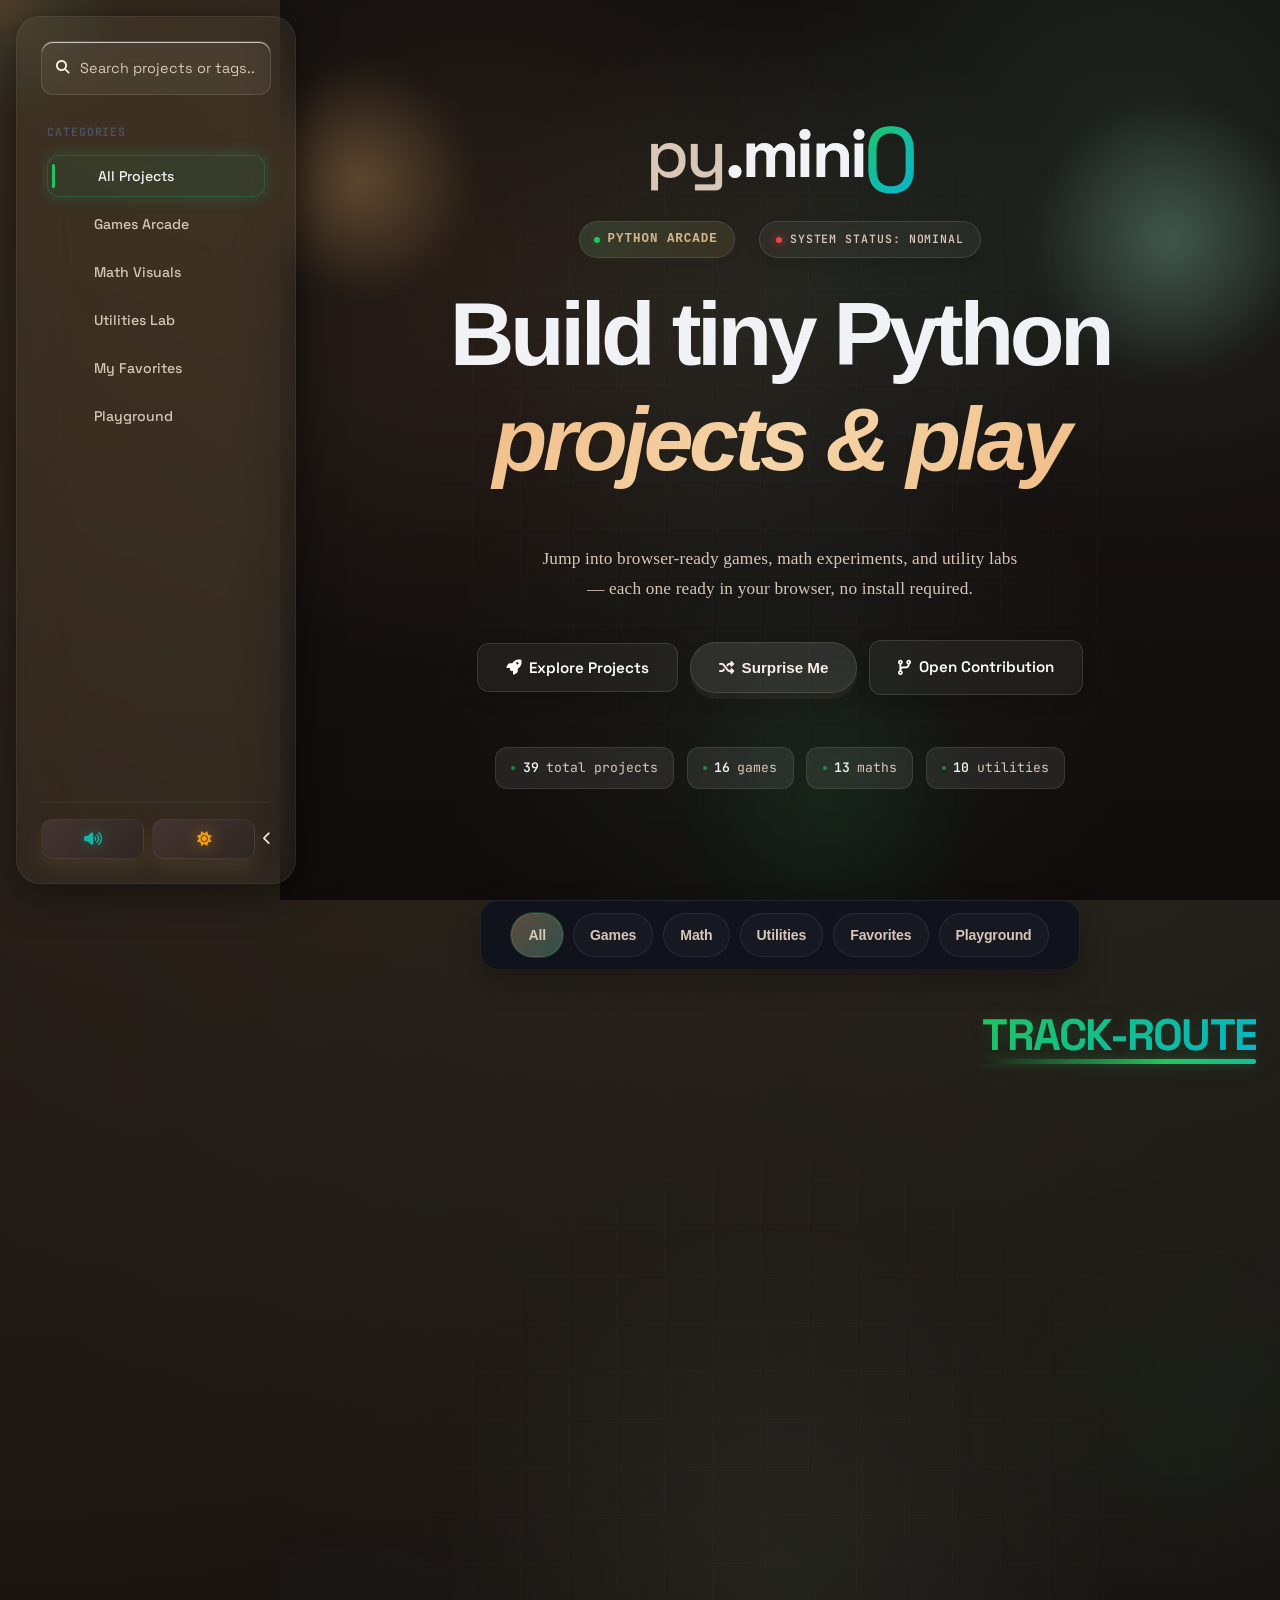
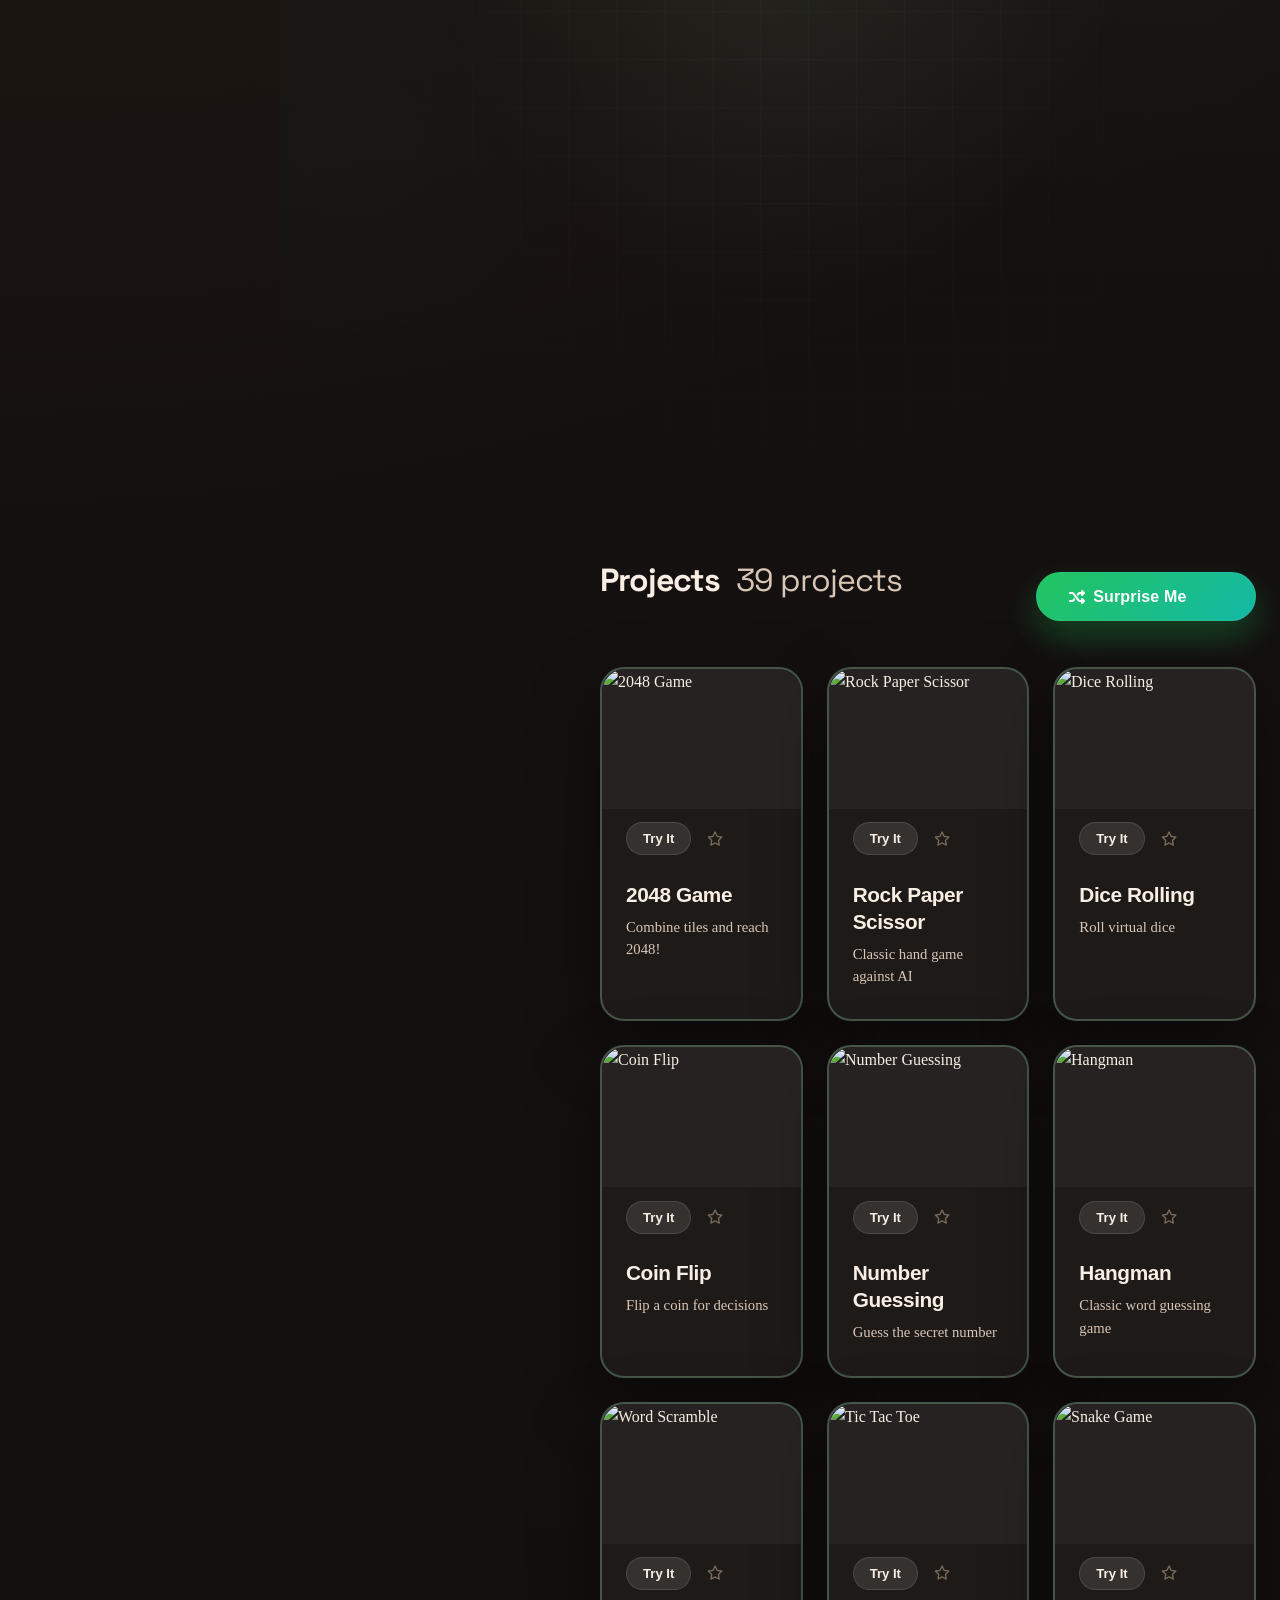
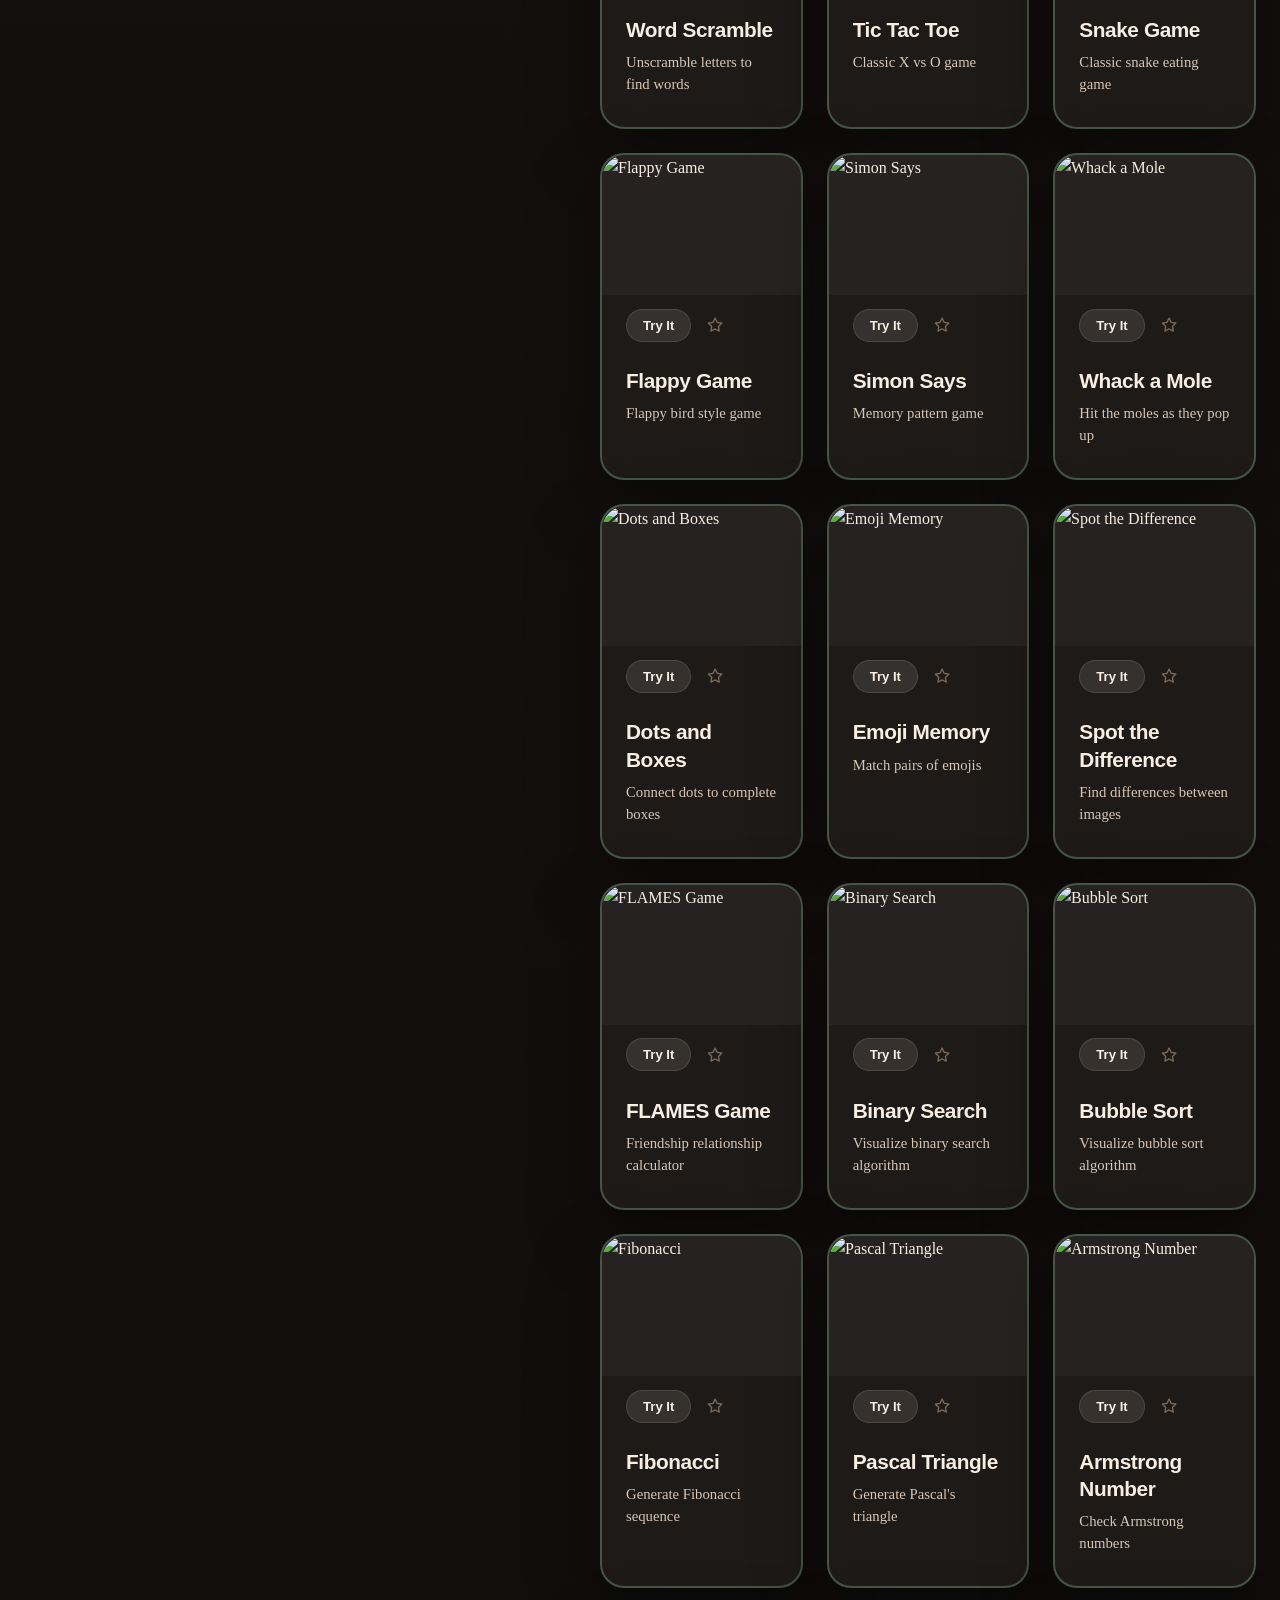
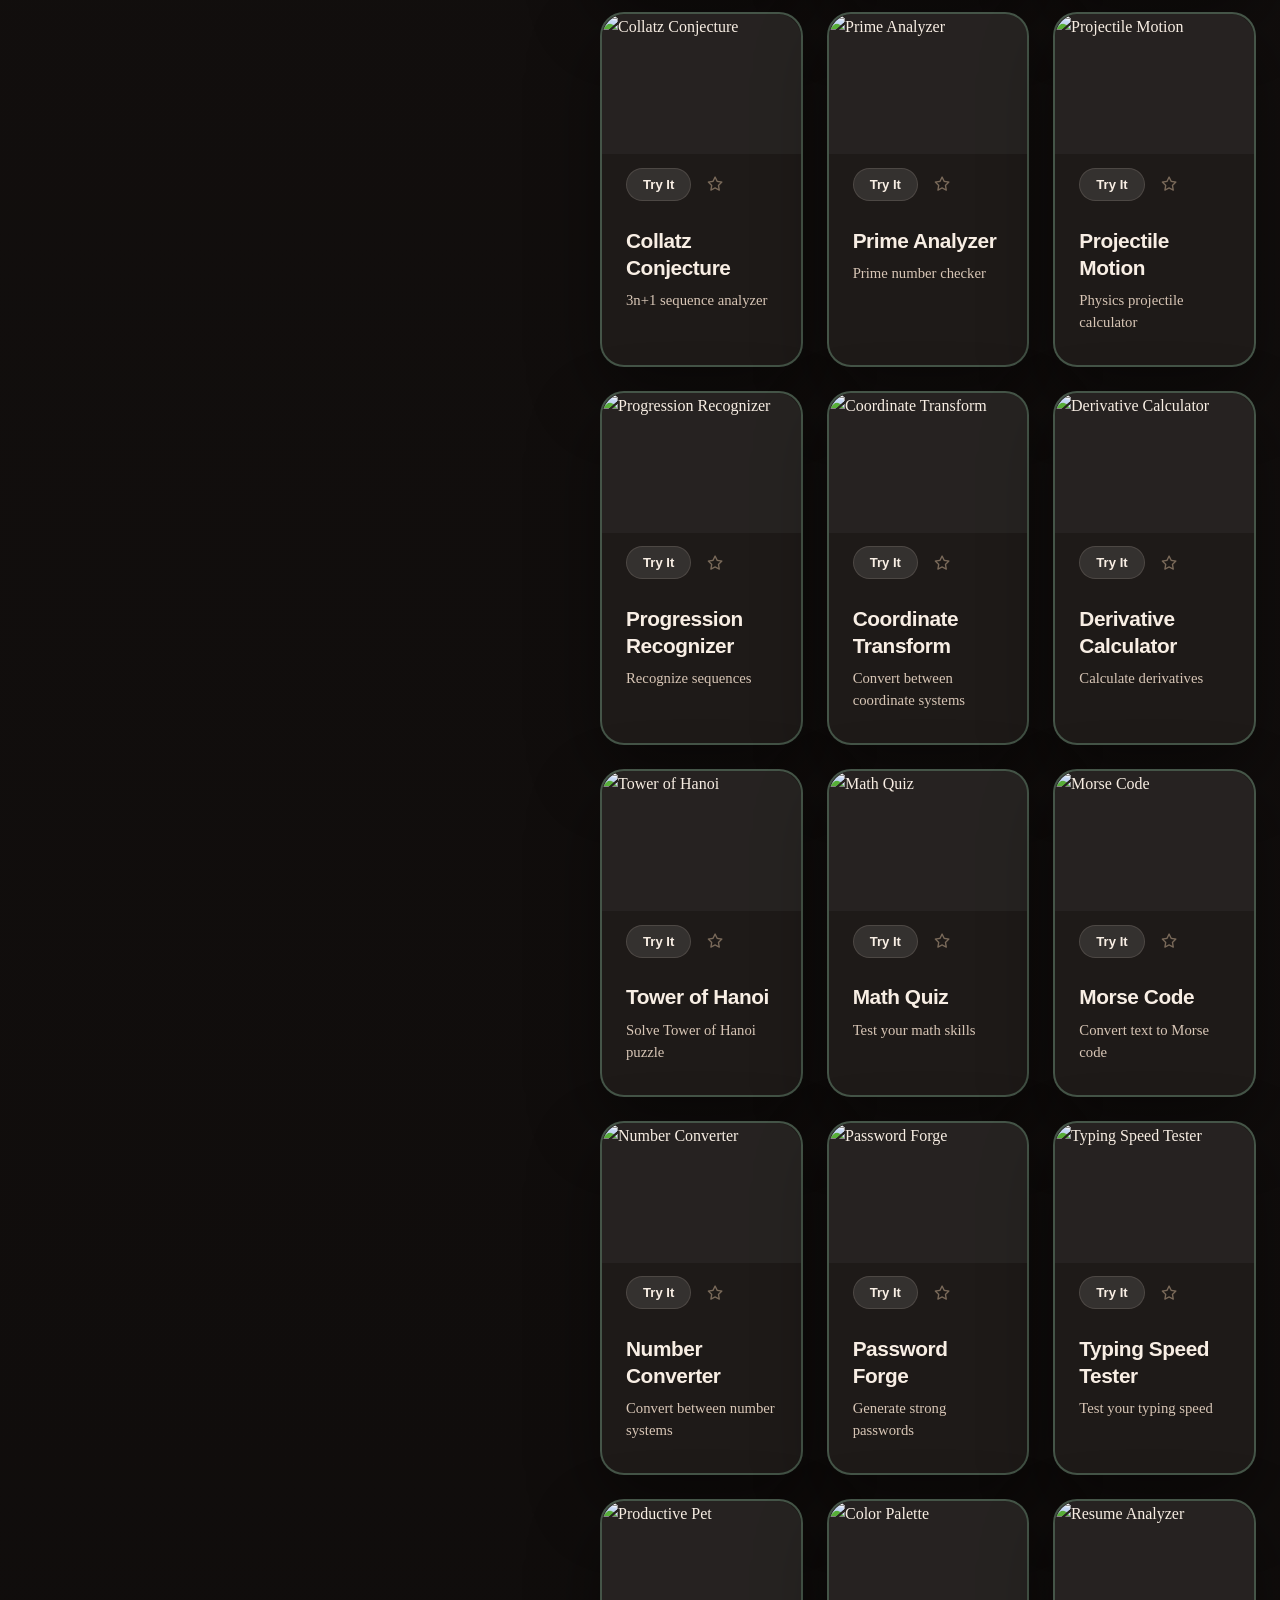
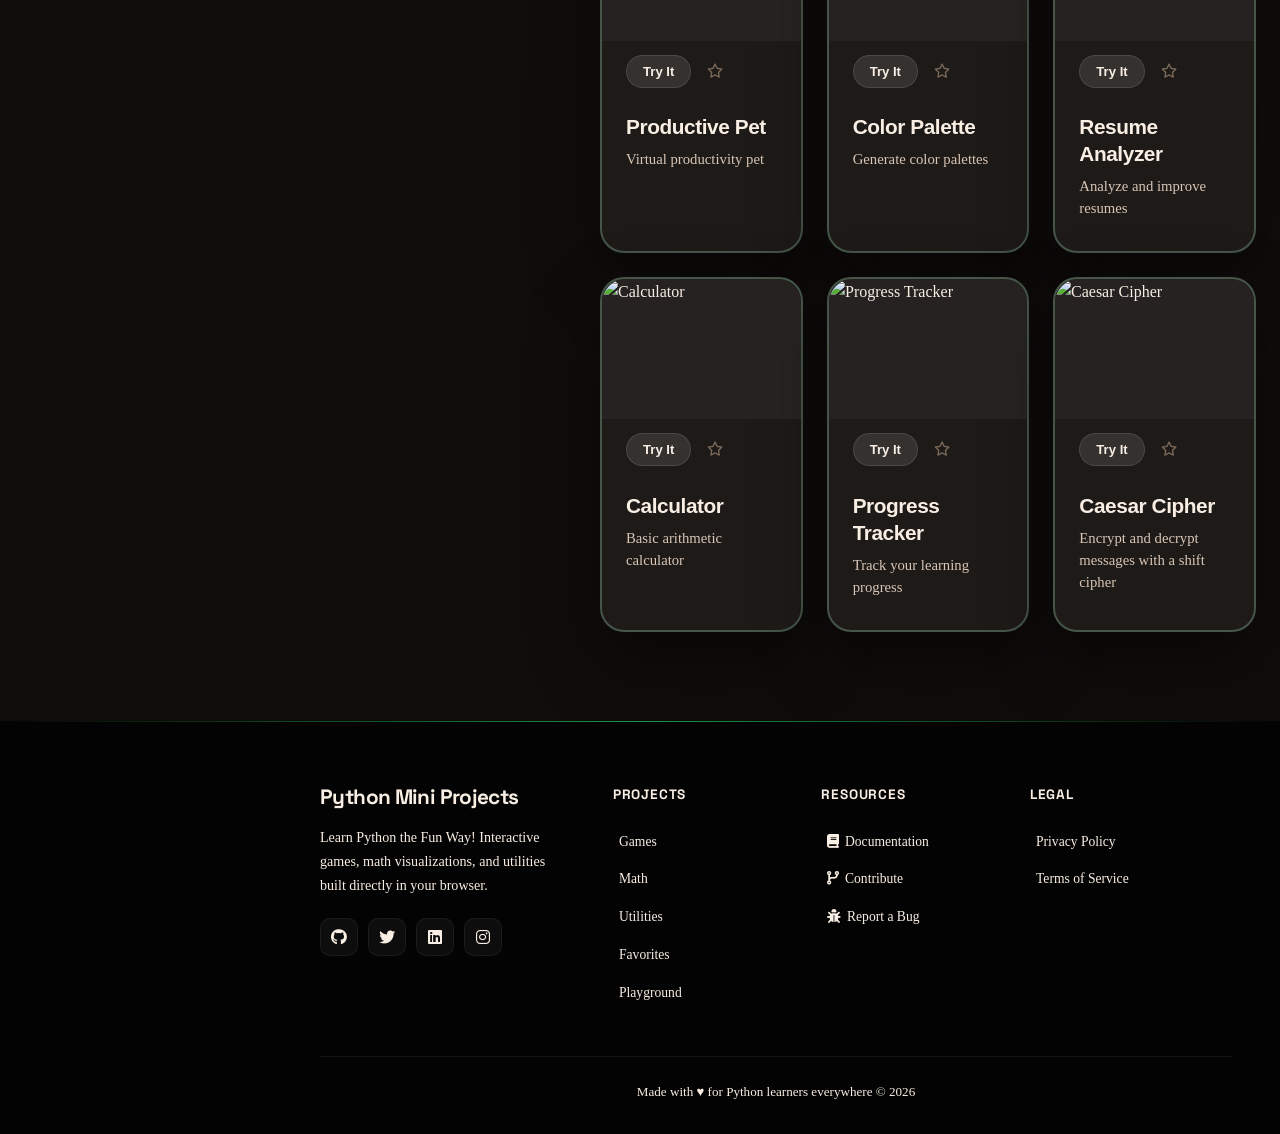
==== commit 4d059e55: "Merge remote-tracking branch 'upstream/main'" ====
--- a/web-app/index.html
+++ b/web-app/index.html
@@ -639,9 +639,39 @@
             >
               <i aria-hidden="true" class="fas fa-stop"></i> Stop
             </button>
+            <select
+              id="draftSelector"
+              class="draft-selector"
+              aria-label="Select draft">
+              <option value="">Select Draft</option>
+            </select>
+
+            <button
+              id="saveDraft"
+              class="btn-panel-action"
+              type="button">
+              Save Draft
+            </button>
+
+            <button
+              id="loadDraft"
+              class="btn-panel-action"
+              type="button">
+              Load Draft
+            </button>
+
+            <button
+              id="deleteDraft"
+              class="btn-panel-action"
+              type="button">
+              Delete Draft
+            </button>
+          </div>
+          <div id="draftStatus" class="draft-status">
+            No draft loaded
           </div>
         </div>
-      </section>
+        </section>
     </main>
 
     <!-- Project Modal -->
@@ -819,6 +849,7 @@
     <script defer src="js/projects/spot-the-difference.js"></script>
     <script defer src="js/projects/color-palette.js"></script>
     <script defer src="js/projects/resume-analyzer.js"></script>
+    <script src="js/projects/caesar-cipher.js"></script>
     <script defer src="js/projects.js"></script>
     <script defer src="js/cm-editor.js"></script>
     <script defer src="js/playground.js"></script>
@@ -1107,6 +1138,13 @@
             desc: "Track your learning progress",
             tags: "utility,tracker",
           },
+          {
+            project: "caesar-cipher",
+            title: "Caesar Cipher",
+            category: "utilities",
+            desc: "Encrypt and decrypt messages with a shift cipher",
+            tags: "utility,cipher,encryption,decryption",
+          },
         ];
 
         projectsGrid.innerHTML = "";
@@ -1132,7 +1170,7 @@
           card.innerHTML = `
             <img class="card-banner" src="assets/banners/${proj.project}.webp" alt="${proj.title}" loading="lazy">
             <div class="card-actions">
-                <button class="btn-play" data-project="${proj.project}">Try It</button>
+                <button class="btn-play" data-project="${proj.project}" aria-label="Play PyMini Logo">Try It</button>
                 <button class="btn-favorite" data-project="${proj.project}" aria-label="Add to favorites">
                     <i class="${starClass}"></i>
                 </button>
@@ -1463,4 +1501,4 @@
     </div>
 
   </body>
-</html>+</html>
--- a/web-app/css/styles.css
+++ b/web-app/css/styles.css
@@ -2709,6 +2709,23 @@
 .editor-actions {
   display: flex;
   gap: 6px;
+}
+
+.draft-selector {
+  background: var(--bg-glass);
+  border: 1px solid var(--border);
+  color: var(--text-secondary);
+  padding: 6px 10px;
+  border-radius: 8px;
+  font-size: 0.75rem;
+}
+
+.draft-status {
+  padding: 8px 12px;
+  border-top: 1px solid var(--border);
+  font-size: 0.75rem;
+  color: var(--text-secondary);
+  background: var(--bg-glass);
 }
 
 .btn-panel-action {
